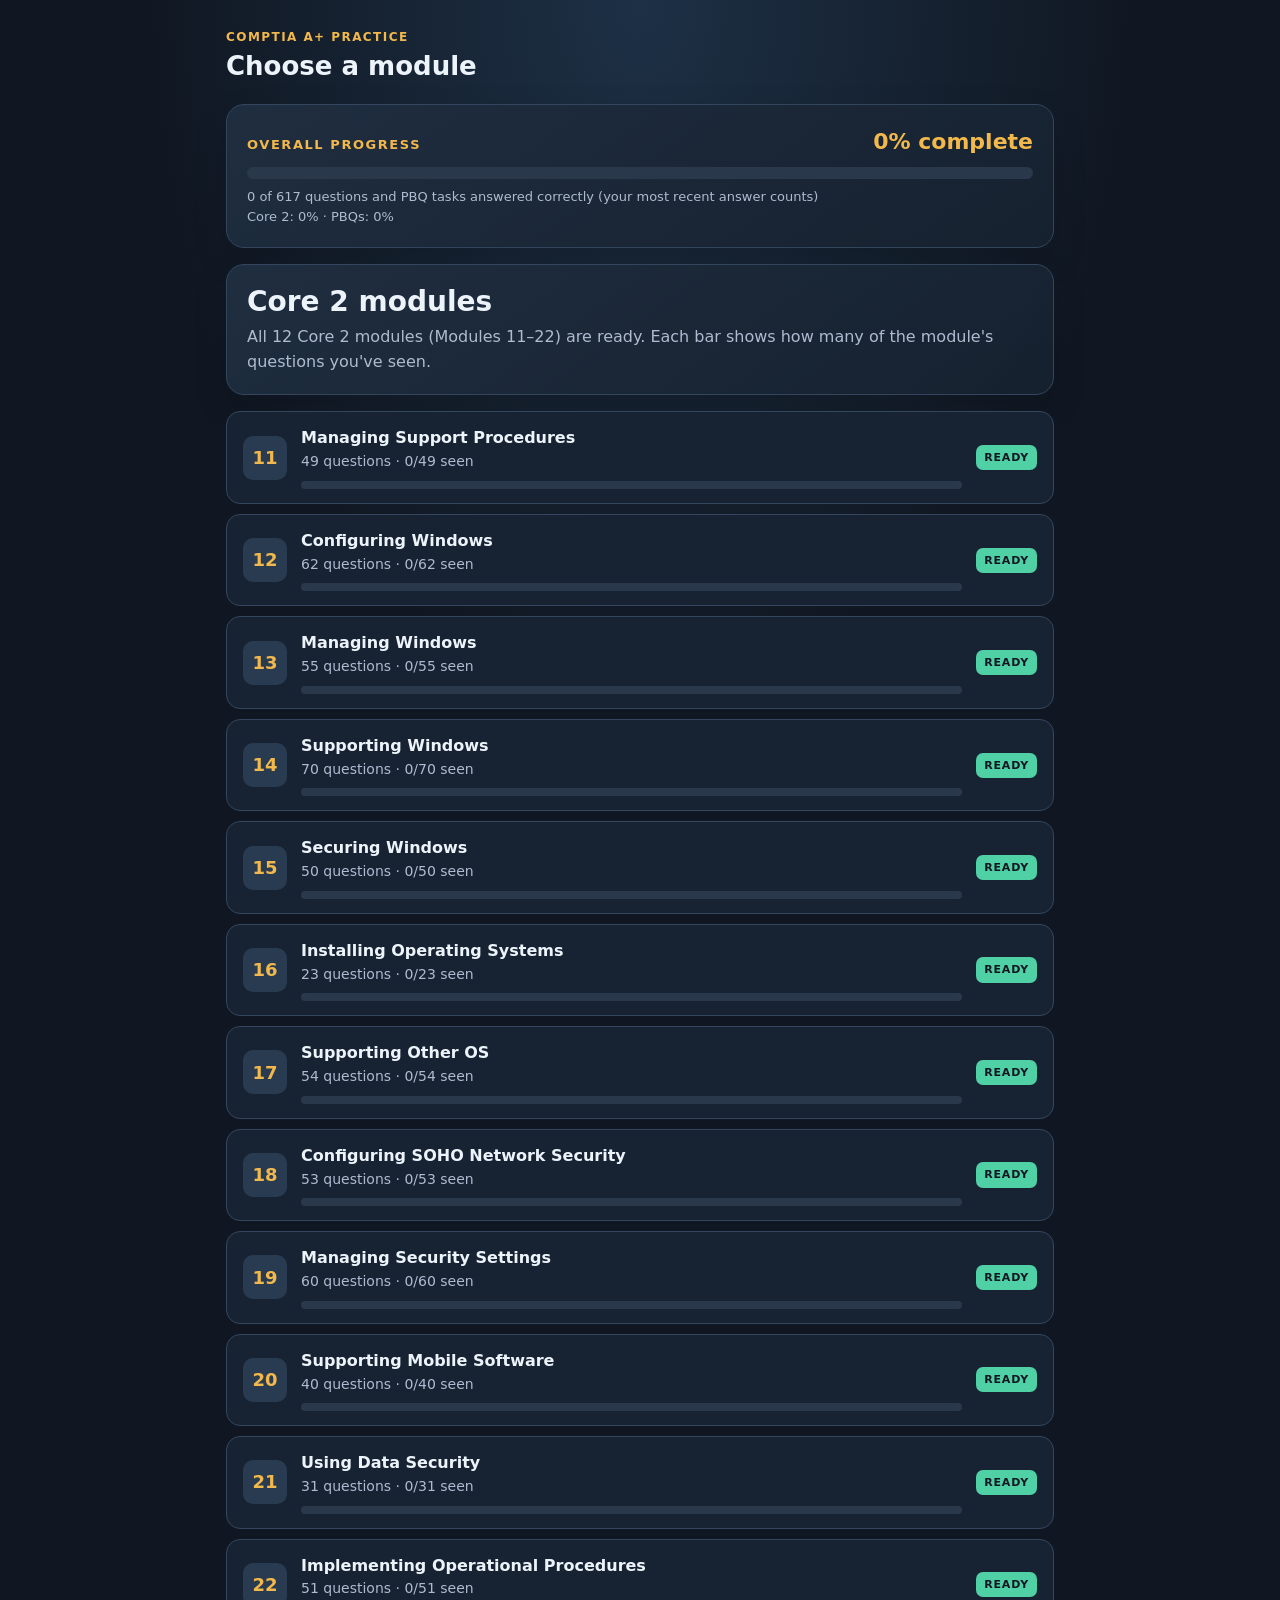
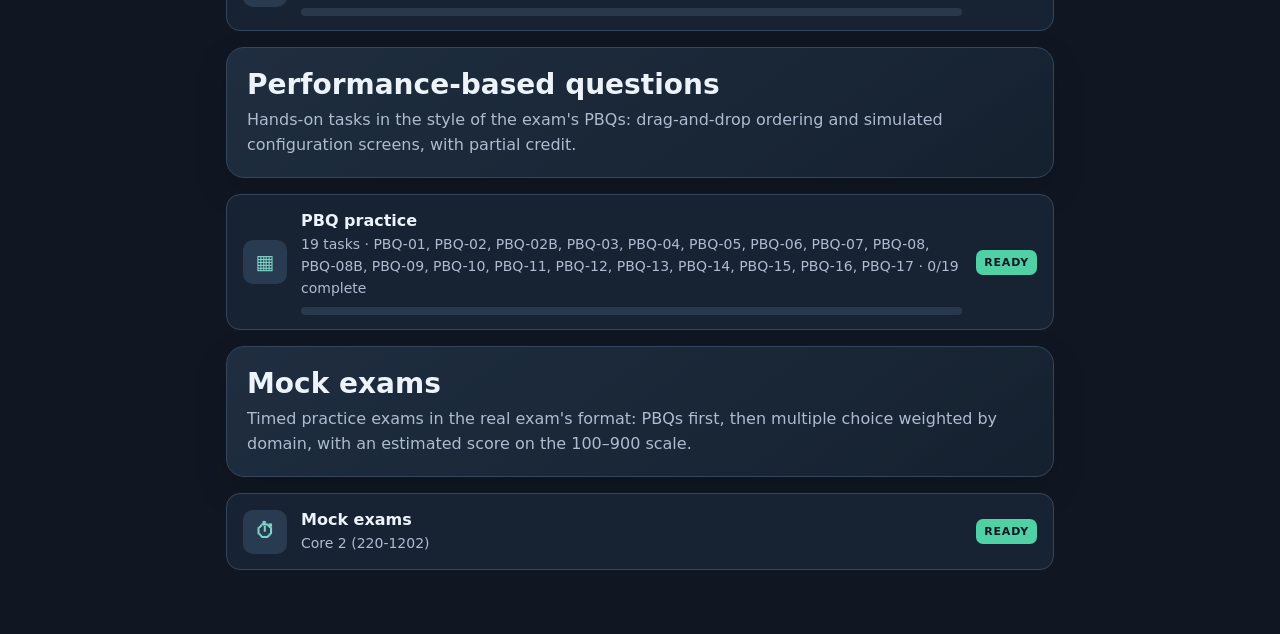
==== pbq-simulator.html @ fc37a763 "Add files via upload" ====
<!doctype html>
<html lang="en">
<head>
<meta charset="utf-8">
<meta name="viewport" content="width=device-width, initial-scale=1">
<title>A+ Quiz</title>
<style>
/* Dark navy / amber theme carried over from the earlier ChatGPT version */
:root{
  color-scheme:dark;
  --bg:#101722; --surface:#192535; --surface2:#202f42; --ink:#edf3fb; --muted:#aebbd0; --line:#34465d;
  --accent:#f2b84b; --accent-ink:#1b2028; --accent-soft:#352e20; --accent2:#7dd3c7;
  --ok:#4fd1a5; --ok-soft:#14302a; --bad:#ff8585; --bad-soft:#3a1f26; --warn:#f2b84b; --warn-soft:#332a17;
  --radius:18px; --shadow:0 14px 35px rgba(0,0,0,.13);
}
*{box-sizing:border-box}
html,body{margin:0}
body{background:radial-gradient(ellipse at top,#1d3045 0,#101722 55%) fixed,#101722;color:var(--ink);font:16px/1.55 system-ui,-apple-system,"Segoe UI",Roboto,"Helvetica Neue",Arial,sans-serif;-webkit-font-smoothing:antialiased;min-height:100vh}
.wrap{max-width:860px;margin:0 auto;padding:28px 16px 64px}
header.top{display:flex;align-items:center;justify-content:space-between;gap:12px;margin-bottom:22px}
.brand{font-weight:800;font-size:12px;letter-spacing:.12em;text-transform:uppercase;color:var(--accent)}
.brand small{display:block;font-weight:700;color:var(--ink);font-size:clamp(20px,3.4vw,26px);letter-spacing:0;text-transform:none;line-height:1.2;margin-top:4px}
button{font:inherit;cursor:pointer;border-radius:10px;border:1px solid var(--line);background:var(--surface);color:var(--ink);padding:10px 16px}
button:hover:not(:disabled){border-color:var(--accent)}
button:focus-visible,.opt:focus-visible{outline:3px solid var(--accent);outline-offset:2px}
button:disabled{opacity:.45;cursor:not-allowed}
.btn-primary{background:var(--accent);color:var(--accent-ink);border-color:var(--accent);font-weight:600}
.btn-ghost{background:transparent}
.btn-small{padding:6px 12px;font-size:14px}
.card{background:var(--surface);border:1px solid var(--line);border-radius:var(--radius);padding:20px;box-shadow:var(--shadow)}
.stack>*+*{margin-top:16px}
h1{font-size:28px;line-height:1.2;margin:0 0 6px}
h2{font-size:20px;margin:0 0 12px}
h3{font-size:16px;margin:0 0 8px}
.muted{color:var(--muted)}
.grid{display:grid;grid-template-columns:repeat(auto-fit,minmax(150px,1fr));gap:12px}
.stat{background:var(--surface2);border-radius:10px;padding:12px 14px}
.stat b{display:block;font-size:24px;line-height:1.2;font-variant-numeric:tabular-nums}
.stat span{font-size:13px;color:var(--muted)}
.row{display:flex;flex-wrap:wrap;gap:10px;align-items:center}
.seg{display:inline-flex;border:1px solid var(--line);border-radius:10px;overflow:hidden;flex-wrap:wrap}
.seg button{border:0;border-radius:0;padding:8px 14px;background:var(--surface)}
.seg button+button{border-left:1px solid var(--line)}
.seg button[aria-pressed="true"]{background:var(--accent-soft);color:var(--ink);font-weight:600}
.label{font-size:13px;font-weight:600;color:var(--muted);text-transform:uppercase;letter-spacing:.06em;margin-bottom:6px}
.tag{display:inline-block;font-size:12px;font-weight:600;padding:2px 8px;border-radius:999px;background:var(--surface2);color:var(--muted)}
.progress{height:6px;background:var(--surface2);border-radius:999px;overflow:hidden}
.progress>div{height:100%;background:var(--accent);transition:width .25s}
.qtext{font-size:19px;font-weight:600;line-height:1.45;margin:12px 0 18px}
.opts{display:grid;gap:10px}
.opt{display:flex;gap:12px;align-items:flex-start;text-align:left;width:100%;padding:14px 16px;border:1.5px solid var(--line);border-radius:10px;background:var(--surface);line-height:1.45}
.opt .key{flex:none;width:28px;height:28px;border-radius:8px;display:grid;place-items:center;background:var(--surface2);font-weight:700;font-size:14px}
.opt[aria-checked="true"]{border-color:var(--accent);background:var(--accent-soft)}
.opt[aria-checked="true"] .key{background:var(--accent);color:var(--accent-ink)}
.opt.is-correct{border-color:var(--ok);background:var(--ok-soft)}
.opt.is-wrong{border-color:var(--bad);background:var(--bad-soft)}
.opt.locked{cursor:default}
.navbar{display:flex;justify-content:space-between;gap:10px;margin-top:20px;flex-wrap:wrap}
.dots{display:flex;flex-wrap:wrap;gap:6px;margin-top:14px}
.dot{width:30px;height:30px;padding:0;border-radius:8px;font-size:12px;font-variant-numeric:tabular-nums}
.dot.answered{background:var(--accent-soft);border-color:var(--accent)}
.dot.current{outline:2px solid var(--accent);outline-offset:1px}
.feedback{margin-top:16px}
.verdict{font-weight:700}
.verdict.ok{color:var(--ok)} .verdict.bad{color:var(--bad)}
.big-score{font-size:56px;font-weight:800;line-height:1;font-variant-numeric:tabular-nums}
.bar-row{display:grid;grid-template-columns:110px 1fr 64px;gap:10px;align-items:center;font-size:14px}
.bar{height:10px;background:var(--surface2);border-radius:999px;overflow:hidden}
.bar>div{height:100%;background:var(--accent)}
.review-item{border-left:4px solid var(--line)}
.review-item.ok{border-left-color:var(--ok)}
.review-item.bad{border-left-color:var(--bad)}
.ropt{border:1px solid var(--line);border-radius:10px;padding:12px 14px;margin-top:10px}
.ropt.correct{border-color:var(--ok);background:var(--ok-soft)}
.ropt.picked-wrong{border-color:var(--bad);background:var(--bad-soft)}
.ropt .head{display:flex;gap:8px;align-items:baseline;flex-wrap:wrap;font-weight:600}
.ropt .why{margin-top:6px;font-size:15px}
.ropt .ref{font-size:13px;color:var(--muted)}
.pill{font-size:12px;font-weight:700;padding:1px 8px;border-radius:999px}
.pill.ok{background:var(--ok);color:var(--surface)}
.pill.bad{background:var(--bad);color:var(--surface)}
.pill.you{background:var(--surface2);color:var(--ink);border:1px solid var(--line)}
.explain{background:var(--surface2);border-radius:10px;padding:12px 14px;margin-top:12px}
.notice{background:var(--warn-soft);color:var(--warn);border-radius:10px;padding:10px 14px;font-size:14px}
table.hist{width:100%;border-collapse:collapse;font-size:14px}
table.hist td,table.hist th{padding:8px 6px;border-bottom:1px solid var(--line);text-align:left}
table.hist th{color:var(--muted);font-weight:600}
.toggle{display:flex;gap:10px;align-items:center;cursor:pointer;user-select:none}
.toggle input{width:18px;height:18px;accent-color:var(--accent)}
.hidden{display:none !important}
.modlist{display:grid;gap:10px}
.modcard{display:flex;gap:14px;align-items:center;width:100%;text-align:left;padding:14px 16px;border:1px solid var(--line);border-radius:14px;background:#172333;color:var(--ink);font-weight:400}
.modcard.soon{opacity:.55}
.complete{display:grid;gap:8px}
.complete-head{display:flex;justify-content:space-between;align-items:baseline;gap:12px;flex-wrap:wrap}
.complete-head .label{white-space:nowrap}
.complete-pct{font-size:22px;font-weight:800;color:var(--accent);white-space:nowrap}
@media (max-width:560px){.complete-pct{font-size:19px}}
.progress.big{height:12px}
.progress.big > div{height:100%}
/* PBQ */
.scenario{background:var(--surface2);border-left:4px solid var(--accent2);border-radius:10px;padding:12px 14px;margin:6px 0 16px;line-height:1.5}
.dnd{list-style:none;padding:0;margin:0;display:grid;gap:8px}
.dnd-item{display:flex;align-items:center;gap:10px;padding:10px 12px;border:1.5px solid var(--line);border-radius:10px;background:#172333}
.dnd-item.dragging{border-color:var(--accent);background:var(--accent-soft);box-shadow:0 8px 20px rgba(0,0,0,.35)}
.dnd-handle{cursor:grab;touch-action:none;color:var(--muted);font-size:18px;padding:4px 2px;user-select:none}
.dnd-text{flex:1;touch-action:none;cursor:grab;user-select:none}
.dnd-num{flex:none;width:26px;height:26px;border-radius:7px;display:grid;place-items:center;background:var(--surface2);font-weight:700;font-size:13px}
.dnd-btns{display:flex;gap:4px}
.dnd-btns button{padding:4px 10px}
.evv{position:relative;margin-top:12px;border:1px solid #9ca3af;border-radius:8px;overflow:hidden;background:#f3f4f6;color:#1f2733;box-shadow:0 14px 30px rgba(0,0,0,.4)}
.evv-bar{display:flex;justify-content:space-between;align-items:center;padding:8px 12px;background:#e5e7eb;font-size:13px;font-weight:600}
.evv-main{display:grid;grid-template-columns:170px minmax(0,1fr);min-height:340px}
.evv-tree{border-right:1px solid #d1d5db;padding:8px 6px;font-size:13px;background:#fafafa}
.evv-node{padding:3px 4px;color:#4b5563}
.evv-log{display:block;width:100%;text-align:left;font:inherit;font-size:13px;padding:5px 6px 5px 26px;border:0;border-radius:4px;background:none;color:#1f2733;cursor:pointer}
.evv-log:hover{background:#e8f0fe}.evv-log.on{background:#cfe0fc;font-weight:700}
.evv-right{display:flex;flex-direction:column;min-width:0}
.evv-tools{display:flex;flex-wrap:wrap;gap:6px 14px;align-items:center;padding:8px 10px;border-bottom:1px solid #d1d5db;font-size:13px}
.evv-tools .muted{color:#6b7280}.evv-tools select{font:inherit;font-size:13px;padding:3px 6px;border:1px solid #9ca3af;border-radius:4px;background:#fff;color:#1f2733}
.evv-tools .btn-small{margin-left:auto;background:#fff;color:#1f2733;border-color:#9ca3af}
.evv-list{max-height:230px;overflow:auto;font-size:13px}
.evv-th,.evv-row{display:grid;grid-template-columns:1.1fr 1.1fr 1.6fr .6fr;gap:8px;padding:5px 10px;text-align:left}
.evv-th{position:sticky;top:0;background:#e5e7eb;font-weight:600;color:#374151}
.evv-row{font:inherit;font-size:13px;width:100%;border:0;border-bottom:1px solid #e5e7eb;background:#fff;color:#1f2733;cursor:pointer}
.evv-row:hover{background:#eef4ff}.evv-row.on{background:#2563eb;color:#fff}
.evv-row span{overflow:hidden;text-overflow:ellipsis;white-space:nowrap}
.lv-Critical span:first-child,.lv-Error span:first-child{color:#b91c1c}.lv-Warning span:first-child{color:#b45309}.lv-AuditFailure span:first-child{color:#7c2d12}
.evv-row.on span{color:#fff!important}
.evv-det{border-top:1px solid #d1d5db;padding:10px 12px;font-size:14px;background:#fff;min-height:84px}
.evv-det .label{color:#2563eb}
.evv-dlg{position:absolute;left:50%;top:50%;transform:translate(-50%,-50%);width:min(440px,92%);max-height:92%;overflow:auto;overflow-wrap:anywhere;background:#fff;border:1px solid #9ca3af;border-radius:8px;padding:14px;box-shadow:0 18px 40px rgba(0,0,0,.35);display:grid;gap:6px;z-index:2}
.evv-dlg{color-scheme:light}.evv-dlg input{accent-color:#2563eb}.evv-dlg .label{color:#2563eb}.evv-dlg .btn-small{background:#fff;color:#1f2733;border-color:#9ca3af}
.evv-q{margin-top:12px;padding:12px 14px;border:1px solid var(--line);border-radius:12px;background:var(--surface2);display:grid;gap:6px}
@media (max-width:700px){.evv-dlg{position:static;transform:none;width:auto;max-height:none;margin:8px;box-shadow:none}.evv-main{grid-template-columns:1fr}.evv-tree{border-right:0;border-bottom:1px solid #d1d5db;display:flex;flex-wrap:wrap;gap:4px}.evv-node{display:none}.evv-log{width:auto;padding:5px 10px}
.evv-th{display:none}.evv-row{grid-template-columns:1fr 1fr;row-gap:2px}}
.bs-wrap{display:grid;grid-template-columns:minmax(0,1.05fr) minmax(0,1fr);gap:16px;align-items:start;margin-top:12px}
.bs-mon{position:relative;padding-bottom:22px}
.bs-scr{min-height:190px;background:#05070b;border:10px solid #181c22;border-radius:10px;color:#d6dde8;font:15px/1.5 ui-monospace,Consolas,"SF Mono",monospace;padding:16px;display:flex;align-items:center;justify-content:center;text-align:center;box-shadow:0 14px 30px rgba(0,0,0,.45)}
.bs-mon.ok .bs-scr{background:linear-gradient(140deg,#1d4e79,#2b6f9e);color:#fff;font-family:system-ui,"Segoe UI",sans-serif}
.bs-stand{position:absolute;left:42%;width:16%;bottom:0;height:22px;background:#181c22;border-radius:0 0 6px 6px}
.bs-tools{display:grid;grid-template-columns:1fr 1fr;gap:6px}
.bs-tool{font:inherit;font-size:13px;text-align:left;padding:8px 10px;border-radius:8px;border:1px solid var(--line);background:#172333;color:var(--ink);cursor:pointer;line-height:1.3}
.bs-tool:hover:not(:disabled){border-color:var(--accent);background:#1f3047}.bs-tool:disabled{opacity:.5;cursor:default}
.bs-log{margin-top:14px;display:grid;gap:6px}
.bs-e{display:grid;gap:2px;padding:8px 12px;border-radius:8px;border-left:4px solid var(--line);background:#172333;font-size:14px}
.bs-e.good{border-left-color:#4ade80}.bs-e.harm{border-left-color:#f08080;background:#2a1a1f}.bs-e.info{border-left-color:#7dd3fc}
.bs-e span{color:var(--muted)}
@media (max-width:760px){.bs-wrap{grid-template-columns:1fr}.bs-scr{min-height:140px;font-size:14px}}
.in-desk{margin-top:10px;border-radius:12px;overflow:hidden;border:1px solid var(--line);background:linear-gradient(140deg,#1d4e79,#173a5e 55%,#2b5f86);padding:18px 18px 0;display:flex;flex-direction:column;min-height:420px}
.in-win{background:#f3f4f6;color:#1f2733;border-radius:8px;box-shadow:0 14px 30px rgba(0,0,0,.45);overflow:hidden;flex:1;display:flex;flex-direction:column}
.in-bar{display:flex;justify-content:space-between;align-items:center;padding:8px 12px;background:#e5e7eb;font-size:13px;font-weight:600}
.in-ctl{color:#6b7280;letter-spacing:6px}
.in-body{padding:6px 10px 12px;overflow:auto}
.in-gt{font-size:12px;font-weight:700;color:#4b5563;text-transform:uppercase;letter-spacing:.04em;margin:10px 4px 4px}
.in-row{font:inherit;font-size:14px;display:grid;grid-template-columns:minmax(0,1fr) minmax(0,1.6fr) 84px;gap:10px;align-items:center;width:100%;text-align:left;padding:8px 10px;border:1px solid #e5e7eb;border-radius:6px;background:#fff;color:#1f2733;cursor:pointer;margin-bottom:4px}
.in-row:hover{background:#f0f6ff}.in-row:focus-visible{outline:2px solid #2563eb;outline-offset:1px}
.in-row.on{background:#fee2e2;border-color:#ef4444}
.in-a{font-weight:600;overflow-wrap:anywhere}.in-b{color:#4b5563;font-size:13px}
.in-f{justify-self:end;font-size:12px;font-weight:700;border:1.5px solid #9ca3af;border-radius:6px;padding:3px 8px;color:#374151}
.in-row.on .in-f{background:#b91c1c;border-color:#b91c1c;color:#fff}
.in-task{display:flex;gap:4px;padding:8px 0;margin-top:14px;overflow-x:auto}
.in-tb{font:inherit;font-size:13px;display:flex;align-items:center;gap:6px;padding:6px 10px;border-radius:6px;border:0;background:rgba(255,255,255,.08);color:#e5edf7;cursor:pointer;white-space:nowrap;border-bottom:2px solid transparent}
.in-tb.on{background:rgba(255,255,255,.18);border-bottom-color:#7dd3fc}
.in-tb b{background:#b91c1c;color:#fff;border-radius:999px;font-size:11px;padding:0 6px}
@media (max-width:640px){.in-desk{padding:10px 10px 0}.in-row{grid-template-columns:1fr auto;gap:4px 8px}.in-b{grid-column:1/2;grid-row:2}.in-f{grid-row:1/3;grid-column:2}.in-task{flex-wrap:wrap}}
.wo{margin-top:12px;border:1px solid var(--line);border-radius:12px;overflow:hidden;background:#172333}
.wo-top{display:flex;justify-content:space-between;gap:10px;padding:12px 14px;background:#203048;border-bottom:1px solid var(--line)}
.wo-no{text-align:right;font-family:ui-monospace,Consolas,monospace;font-size:13px}
.wo-head,.wo-row{display:grid;grid-template-columns:0.95fr 1.15fr 1.15fr 1.75fr;gap:10px;padding:10px 14px;align-items:start}
.wo-head{font-size:12px;color:var(--muted);text-transform:uppercase;letter-spacing:.04em;border-bottom:1px solid var(--line)}
.wo-row{border-bottom:1px solid var(--line)}.wo-row:last-child{border-bottom:0}
.wo-dev{display:flex;flex-direction:column;gap:2px;font-size:14px}.wo-dev small{color:var(--muted)}
.wo-tag{font-family:ui-monospace,Consolas,monospace;font-size:11px;color:var(--accent2)}
.wo-sit{font-size:14px}
.wo-f>span{display:none;font-size:12px;color:var(--muted)}
.wo-f select{font:inherit;font-size:14px;padding:7px 8px;border-radius:8px;border:1px solid var(--line);background:#101722;color:var(--ink);width:100%}
.pbq-core{margin:10px 0 0;font-size:18px}
.fw-cr{background:#172333;border:1px solid var(--line);border-radius:12px;padding:10px 14px;margin-bottom:12px}
.fw-cr ol{margin:6px 0 0;padding-left:22px;font-size:15px}.fw-cr li{margin:3px 0}
.fw{border:1px solid #3e5571;border-radius:12px;background:#0f1a27;overflow:hidden}
.fw-bar{display:flex;justify-content:space-between;flex-wrap:wrap;gap:8px;padding:10px 14px;background:#2a1f12;border-bottom:1px solid #5a4325;font-size:14px}
.fw-logo{font-weight:800;color:var(--accent);font-family:ui-monospace,Consolas,monospace}
.fw-body{display:block}
.fw-side{display:flex;flex-wrap:wrap;gap:2px 4px;background:#131f2e;border-bottom:1px solid #2a3b50;padding:6px 10px;font-size:13px;color:var(--muted)}
.fw-side span{padding:3px 8px;border-radius:6px}.fw-side .on{color:var(--ink);font-weight:600}.fw-side .sub.on{background:#203048;box-shadow:inset 0 -2px 0 var(--accent)}
.fw-main{padding:12px 14px;min-width:0}
.fw-hosts{display:grid;grid-template-columns:repeat(auto-fill,minmax(130px,1fr));gap:6px;margin-top:4px}
.fw-hosts>div{border:1px solid #2a3b50;border-radius:8px;padding:6px 9px;font-size:14px;background:#131f2e}
.fw-hosts small,.fw-tab small{display:block;color:var(--muted);font-size:12px}
.fw-mono{font-family:ui-monospace,Consolas,monospace}
.fw-scroll{position:relative;overflow-x:auto;margin-top:4px;border:1px solid #2a3b50;border-radius:8px}
.fw-tab{width:100%;border-collapse:collapse;font-size:14px;min-width:640px}
.fw-tab th{text-align:left;font-size:12px;color:var(--muted);text-transform:uppercase;letter-spacing:.04em;background:#16253a;padding:7px 8px}
.fw-tab td{padding:7px 8px;border-top:1px solid #22344a;vertical-align:middle}
.fw-tab input[type=checkbox]{width:18px;height:18px;accent-color:var(--accent)}
.fw-tab tr.fw-off td:not(:first-child):not(.fw-act){opacity:.45;text-decoration:line-through}
.fw-act{white-space:nowrap;text-align:right}.fw-act button{margin-left:4px;padding:4px 10px}
.fw-pass,.fw-block{display:inline-block;font-size:12px;font-weight:700;border-radius:6px;padding:2px 7px}
.fw-pass{background:var(--ok-soft);color:var(--ok);border:1px solid #2b6b57}.fw-block{background:var(--bad-soft);color:var(--bad);border:1px solid #6b2b36}
.fw-def td{color:var(--muted);font-size:13px;background:#121c29}
.fw-form{margin-top:10px;border:1px solid var(--accent);border-radius:10px;padding:10px 12px;background:#141f2d}
.fw-ftitle{font-weight:700;margin-bottom:8px}.fw-ftitle .muted{font-weight:400;font-size:13px}
.fw-fgrid{display:grid;grid-template-columns:1fr 1fr;gap:8px 12px;margin-bottom:10px}
.fw-fgrid label{display:flex;flex-direction:column;gap:3px;font-size:13px;color:var(--muted)}
.fw-fgrid select,.fw-fgrid input{font:inherit;font-size:15px;padding:7px 10px;border-radius:8px;border:1px solid var(--line);background:#101722;color:var(--ink);width:100%}
.fw-err{color:var(--bad);font-size:14px;margin-bottom:8px}
.cb-wrap{display:grid;grid-template-columns:1fr 270px;gap:14px;align-items:start}
.cb-scene{display:flex;flex-wrap:wrap;gap:14px;align-items:flex-start}
.cb-case{width:250px;background:linear-gradient(#2a333f,#1e252f);border:2px solid #4a5666;border-radius:8px;padding:10px;display:flex;flex-direction:column;gap:10px;margin-top:4px}
.cb-psu{display:flex;align-items:center;justify-content:space-between;background:#151b24;border:1px solid #3b4a5d;border-radius:6px;padding:6px 10px}
.cb-deco{opacity:.9}
.cb-io{background:#3a4350;border:1px solid #5b6878;border-radius:4px;padding:6px;display:flex;flex-direction:column;gap:6px}
.cb-row{display:flex;flex-wrap:wrap;gap:6px;align-items:center}
.cb-slots{display:flex;flex-direction:column;gap:5px}
.cb-slot{height:12px;background:#151b24;border:1px solid #3b4a5d;border-radius:2px}
.cb-slot.gpu{height:auto;display:flex;gap:6px;align-items:center;padding:5px 6px;background:#2b3440;border-color:#6b7889}
.cb-port{position:relative;display:inline-flex;align-items:center;gap:3px;padding:4px;border-radius:6px;border:1.5px dashed transparent;background:transparent;line-height:0;cursor:pointer}
.cb-port:hover:not(:disabled),.cb-port.hover{border-color:var(--accent);background:rgba(242,184,75,.12)}
.cb-port.target{border-color:rgba(242,184,75,.45)}
.cb-port.full{border:1.5px solid var(--accent2);background:rgba(125,211,199,.12)}
.cb-port:disabled{cursor:default;opacity:1}
.cb-in{position:absolute;top:-8px;right:-8px;min-width:20px;height:20px;border-radius:10px;background:var(--accent2);color:#0d1a1a;font:700 12px/20px system-ui,sans-serif;text-align:center;padding:0 5px;box-shadow:0 2px 6px rgba(0,0,0,.4)}
.cb-lt{flex:1;min-width:190px;max-width:420px}
.cb-lid{margin-top:4px;background:linear-gradient(#3a4452,#2b333e);border:2px solid #56637a;border-radius:10px 10px 4px 4px;padding:10px 14px;display:flex;flex-direction:column;align-items:center;gap:8px}
.cb-keys{width:100%;height:46px;border-radius:4px;background:repeating-linear-gradient(90deg,#1c232d 0 16px,#2b333e 16px 19px),#1c232d}
.cb-pad{width:38%;height:26px;border-radius:4px;background:#232b36;border:1px solid #4a5666}
.cb-edge{display:flex;flex-wrap:wrap;gap:6px;align-items:center;margin-top:8px;padding:6px 8px;background:#2b333e;border:1px solid #56637a;border-radius:6px}
.cb-side{font-size:12px;color:var(--muted);text-transform:uppercase;letter-spacing:.05em;width:40px}
.cb-tray{position:sticky;top:10px;background:var(--surface2);border:1px solid var(--line);border-radius:12px;padding:10px}
.cb-cards{display:flex;flex-direction:column;gap:6px;margin-top:4px}
.cb-card{display:flex;align-items:center;gap:8px;text-align:left;font:inherit;font-size:14px;padding:7px 9px;border-radius:9px;border:1.5px solid var(--line);background:#22344a;color:var(--ink);cursor:grab;touch-action:none;user-select:none;-webkit-user-select:none}
.cb-card.sel{border-color:var(--accent);background:var(--accent-soft);box-shadow:0 0 0 2px var(--accent)}
.cb-card.used{opacity:.6}
.cb-card.cb-dragging{opacity:.35}
.cb-card:disabled{cursor:default;opacity:1}
.cb-n{flex:none;width:22px;height:22px;border-radius:11px;background:var(--accent2);color:#0d1a1a;font-weight:700;font-size:12px;display:grid;place-items:center}
.cb-plug{flex:none;line-height:0;width:64px;height:64px;display:flex;justify-content:center;align-items:center;background:#16212f;border-radius:8px}.cb-plug svg{width:64px;height:64px}
.cb-txt{display:flex;flex-direction:column;line-height:1.3}.cb-txt small{color:var(--muted);font-size:12px}
.cb-ghost{position:fixed;z-index:50;pointer-events:none;transform:translate(-50%,-50%) rotate(-2deg);box-shadow:0 10px 24px rgba(0,0,0,.5);border-color:var(--accent)}
@media (max-width:760px){.cb-wrap{grid-template-columns:1fr}.cb-tray{position:sticky;top:auto;bottom:0;z-index:5;box-shadow:0 -8px 20px rgba(0,0,0,.4);max-height:34vh;overflow:auto;padding:8px}
.cb-cards{flex-direction:row;flex-wrap:wrap;gap:5px}.cb-card{font-size:12.5px;padding:4px 7px;gap:6px}.cb-txt{display:block}.cb-txt small{font-size:11.5px}.cb-txt small::before{content:" · "}.cb-n{width:19px;height:19px;font-size:11px}.cb-plug{width:40px;height:40px}.cb-plug svg{width:38px;height:38px}
.cb-scene{flex-direction:column;align-items:stretch}.cb-pc,.cb-lt,.cb-case{width:100%;max-width:none;min-width:0}.cb-tray .label{font-size:11px}}
.nt-job{background:#172333;border:1px solid var(--line);border-radius:12px;padding:10px 14px;line-height:1.5}
.nt-log ol{margin:4px 0 0;padding-left:22px;font-size:14px}
.nt-belt{display:grid;grid-template-columns:repeat(5,1fr);gap:6px;margin-top:12px}
.nt-tool{display:flex;flex-direction:column;align-items:center;gap:3px;padding:6px 4px;border-radius:10px;border:1.5px solid var(--line);background:#22344a;color:var(--ink);font:inherit;font-size:12.5px;line-height:1.2;text-align:center;cursor:pointer}
.nt-tool.sel{border-color:var(--accent);background:var(--accent-soft);box-shadow:0 0 0 2px var(--accent)}
.nt-tool:disabled{cursor:default;opacity:1}
.nt-msg{margin:8px 0;font-size:14px;color:var(--accent2);min-height:21px}
.nt-scene{display:grid;grid-template-columns:1fr 1fr;gap:10px}
.nt-svg{width:100%;height:auto;border-radius:10px;border:1px solid #3b4a5d;display:block}
.nt-lbl{font:700 11px system-ui,sans-serif;letter-spacing:.08em;fill:#f2b84b}
.nt-sm{font:600 9px system-ui,sans-serif;letter-spacing:.04em;fill:#c4cfde}
.nt-hit{fill:transparent;stroke:transparent;stroke-width:2;rx:6}
.nt-hitline{fill:none;stroke:transparent;stroke-width:16;stroke-linecap:round}
.nt-hot{cursor:pointer;outline:none}
.nt-hot.armed .nt-hit{stroke:rgba(242,184,75,.45);stroke-dasharray:5 4}
.nt-hot.armed .nt-hitline{stroke:rgba(242,184,75,.22)}
.nt-hot:hover .nt-hit,.nt-hot:focus-visible .nt-hit{stroke:var(--accent);fill:rgba(242,184,75,.10);stroke-dasharray:none}
.nt-hot:hover .nt-hitline,.nt-hot:focus-visible .nt-hitline{stroke:rgba(242,184,75,.4)}
@media (max-width:760px){.nt-scene{grid-template-columns:1fr}.nt-belt{grid-template-columns:repeat(5,1fr);position:sticky;top:0;z-index:5;background:var(--surface);padding:6px 0}.nt-tool{font-size:10.5px;padding:4px 2px}.nt-tool svg{width:30px;height:30px}}
.ip-wrap{display:grid;grid-template-columns:265px 1fr;gap:14px;align-items:start}
.ip-sheet{background:#f5f1e6;color:#2a2a2a;border-radius:6px;padding:10px 12px;box-shadow:0 6px 16px rgba(0,0,0,.35);font-size:13.5px}
.ip-sheet .label{color:#8a5a00}
.ip-sheet table{border-collapse:collapse;width:100%;margin-top:4px}.ip-sheet th{text-align:left;vertical-align:top;font-weight:600;padding:4px 6px 4px 0;color:#555;width:42%}.ip-sheet td{padding:4px 0;border-top:1px dashed #cfc6ae}.ip-sheet th{border-top:1px dashed #cfc6ae}
.ip-sheet .mono,.ipc-a{font-family:ui-monospace,Consolas,monospace}
.ip-hosts{display:flex;flex-wrap:wrap;gap:6px}
.ip-host{font:inherit;font-size:14px;padding:6px 12px;border-radius:9px;border:1.5px solid var(--line);background:#22344a;color:var(--ink);cursor:pointer}
.ip-host.on{border-color:var(--accent);background:var(--accent-soft)}
.ip-task{margin:8px 0;font-size:14.5px;color:var(--muted)}
.ipd{color-scheme:light;background:#f0f0f0;color:#1a1a1a;border:1px solid #8f8f8f;border-radius:6px;font:13px "Segoe UI",system-ui,sans-serif;max-width:430px;box-shadow:0 10px 24px rgba(0,0,0,.4);overflow:hidden}
.ipd-title{display:flex;justify-content:space-between;align-items:center;background:#fff;padding:7px 10px;border-bottom:1px solid #d9d9d9}
.ipd-tabs{display:flex;gap:2px;padding:6px 8px 0;background:#f0f0f0}.ipd-tabs span{padding:4px 10px;border:1px solid #c9c9c9;border-bottom:0;background:#e6e6e6;color:#666}.ipd-tabs .on{background:#fff;color:#1a1a1a}
.ipd-body{background:#fff;margin:0 8px;border:1px solid #c9c9c9;padding:8px 10px}
.ipd-note{margin:0 0 8px;color:#333;font-size:12.5px}
.ipd-r{display:flex;align-items:center;gap:6px;margin:4px 0;cursor:pointer}.ipd-r input{accent-color:#0067c0;width:15px;height:15px}.ipd-r.dim{color:#8d8d8d}
.ipd-fs{border:1px solid #d6d6d6;border-radius:3px;margin:4px 0 8px;padding:2px 8px 6px}.ipd-fs legend{padding:0 4px}
.ipd-f{display:flex;align-items:center;justify-content:space-between;gap:8px;margin:5px 0}
.ipo{display:inline-flex;align-items:center;border:1px solid #7a7a7a;background:#fff;padding:1px 3px;border-radius:2px}
.ipo-in{width:34px;border:0;text-align:center;font:13px ui-monospace,Consolas,monospace;padding:3px 0;background:transparent;color:#111}
.ipo-in:disabled{color:#9a9a9a}.ipo:has(.ipo-in:disabled){background:#f3f3f3;border-color:#c6c6c6}
.ipo-in:focus{outline:2px solid #0067c0;outline-offset:-1px}
.ipo-dot{color:#555}
.ipd-btns{text-align:right}.ipd-b{font:inherit;font-size:12.5px;padding:3px 12px;background:#fdfdfd;border:1px solid #adadad;color:#888}
.ipd-foot{padding:8px 10px;text-align:right;font-size:12px}.ipd-foot .muted{color:#666}
.ipc{display:flex;flex-direction:column;gap:8px}
.ipc-row{display:grid;grid-template-columns:minmax(150px,240px) 1fr;gap:10px;align-items:center;padding:8px 10px;background:#172333;border:1px solid var(--line);border-radius:10px}
.ipc-a{font-size:15px}
.ipc-row select{font:inherit;font-size:14px;padding:7px 8px;border-radius:8px;border:1px solid var(--line);background:#101722;color:var(--ink);width:100%}
@media (max-width:760px){.ip-wrap{grid-template-columns:1fr}.ipc-row{grid-template-columns:1fr}.ipd-f{flex-direction:column;align-items:flex-start;gap:2px}.ipo-in{width:40px}}
.router input[type=checkbox]{width:18px;height:18px;accent-color:var(--accent);flex:none}
.wf-an{border:1px solid #3e5571;border-radius:12px;background:#0f1a27;overflow:hidden}
.wf-bar{display:flex;justify-content:space-between;flex-wrap:wrap;gap:8px;padding:10px 14px;background:#14324f;font-size:14px}
.wf-tab{min-width:420px}
.wf-cur{margin:0 8px;padding:8px 10px;background:#16253a;border-radius:8px;font-size:14px}
.wf-gs{display:grid;grid-template-columns:1fr 1fr;gap:10px;padding:8px}
.wf-g{width:100%;height:auto;border-radius:8px;border:1px solid #2a3b50;display:block;margin-top:4px}
.wf-ax{font:9px system-ui,sans-serif;fill:#8fa0b6}.wf-nm{font:600 9px system-ui,sans-serif}
.wf-snr{display:flex;flex-wrap:wrap;align-items:center;gap:8px;padding:6px 14px 14px;font-size:15px}
.wf-snr input{width:80px;font:inherit;padding:6px 8px;border-radius:8px;border:1px solid var(--line);background:#101722;color:var(--ink)}
@media (max-width:760px){.wf-gs{grid-template-columns:1fr}}
.rd-fw{background:#0b2a6b;color:#e8eefc;border:2px solid #4a6fc0;border-radius:6px;font:14px ui-monospace,Consolas,monospace;overflow:hidden}
.rd-head{display:flex;justify-content:space-between;flex-wrap:wrap;gap:8px;background:#c9d4ea;color:#0b2a6b;font-weight:700;padding:6px 10px}
.rd-cols{display:grid;grid-template-columns:1.3fr 1fr;gap:12px;padding:10px}
.rd-sub{color:#ffd76a;font-weight:700;margin-bottom:6px;text-transform:uppercase;font-size:12px;letter-spacing:.06em}
.rd-disk{display:grid;grid-template-columns:22px 56px 62px 1fr;gap:6px;align-items:center;padding:6px 6px;border:1px solid #3a5aa8;border-radius:4px;margin-bottom:5px;cursor:pointer;background:#0e3380}
.rd-disk span:last-child{color:#9fb3e0;font-size:12px}
.rd-disk input{width:16px;height:16px;accent-color:#ffd76a}
.rd-lvl{display:flex;flex-direction:column;gap:4px}.rd-lvl select,.rd-act select{font:inherit;font-size:13.5px;padding:6px;background:#e8eefc;color:#0b2a6b;border:1px solid #9fb3e0;border-radius:3px}
.rd-sum{margin-top:10px;padding:8px;border:1px dashed #6c8bd4;border-radius:4px;line-height:1.7}
.rd-note{color:#ffd76a;font-size:12.5px}
.rd-vol{padding:10px;border-bottom:1px solid #3a5aa8}.rd-warn{color:#ffd76a}.rd-bad{color:#ff8a8a}
.rd-bays{display:grid;grid-template-columns:repeat(auto-fill,minmax(110px,1fr));gap:8px;padding:10px}
.rd-bay{position:relative;display:flex;flex-direction:column;gap:2px;align-items:flex-start;padding:8px 10px;background:#0e3380;border:1.5px solid #3a5aa8;border-radius:5px;color:#e8eefc;font:inherit;font-size:13px;cursor:pointer;text-align:left}
.rd-bay small{color:#9fb3e0;font-size:12px}
.rd-bay.sel{border-color:#ffd76a;box-shadow:0 0 0 2px #ffd76a}
.rd-bay:disabled{cursor:default;opacity:1}
.rd-led{width:10px;height:10px;border-radius:5px;margin-bottom:2px}.rd-led.green{background:#3fe07f;box-shadow:0 0 6px #3fe07f}.rd-led.red{background:#ff4a4a;box-shadow:0 0 8px #ff4a4a}
.rd-tag{position:absolute;top:6px;right:6px;background:#ffd76a;color:#0b2a6b;font-size:10.5px;font-weight:700;padding:1px 5px;border-radius:3px}
.rd-act{display:flex;flex-direction:column;gap:4px;padding:0 10px 12px}
@media (max-width:760px){.rd-cols{grid-template-columns:1fr}.rd-disk{grid-template-columns:22px 50px 56px 1fr;font-size:12.5px}}
.lp-wrap{position:relative;max-width:640px}
.lp-svg{width:100%;height:auto;display:block;border-radius:12px}
.lp-txt{font:600 10px system-ui,sans-serif;fill:#6a7380;letter-spacing:.04em}
.lp-mark{cursor:pointer;outline:none}.lp-mark circle{fill:#f2b84b;stroke:#8a5a00;stroke-width:2}.lp-mark text{font:800 15px system-ui,sans-serif;fill:#1b2028;pointer-events:none}
.lp-mark.full circle{fill:#7dd3c7;stroke:#2b7a6e}.lp-mark.open circle,.lp-mark:hover circle,.lp-mark:focus-visible circle{stroke:#1b2028;stroke-width:3}
.lp-menu{position:absolute;z-index:6;transform:translate(-50%,18px);min-width:230px;max-width:min(280px,90vw);background:var(--surface2);border:1.5px solid var(--accent);border-radius:10px;padding:6px;box-shadow:0 12px 28px rgba(0,0,0,.5);display:flex;flex-direction:column;gap:3px}
.lp-mh{font-size:12px;color:var(--muted);text-transform:uppercase;letter-spacing:.06em;padding:2px 6px}
.lp-mi{font:inherit;font-size:14px;text-align:left;padding:6px 8px;border-radius:7px;border:1px solid transparent;background:#22344a;color:var(--ink);cursor:pointer}
.lp-mi:hover,.lp-mi:focus-visible{border-color:var(--accent)}.lp-mi.on{background:var(--accent-soft);border-color:var(--accent)}.lp-mi.used{opacity:.55}.lp-mi.clr{background:transparent;color:var(--muted)}
.lp-legend{display:grid;grid-template-columns:repeat(auto-fill,minmax(210px,1fr));gap:4px 12px;margin-top:10px;font-size:14px}
.lp-leg{font:inherit;font-size:14px;text-align:left;padding:5px 8px;border-radius:8px;border:1px solid var(--line);background:#172333;color:var(--ink);cursor:pointer}.lp-leg.open,.lp-leg:hover:not(:disabled){border-color:var(--accent)}.lp-leg:disabled{cursor:default;opacity:1}
.lp-n{display:inline-grid;place-items:center;width:20px;height:20px;border-radius:10px;background:#f2b84b;color:#1b2028;font-weight:800;font-size:12px;margin-right:4px}
.lp-part{cursor:pointer;outline:none}.lp-part:hover>*,.lp-part:focus-visible>*{filter:drop-shadow(0 0 4px #f2b84b)}
.lp-part.sel>*{filter:drop-shadow(0 0 3px #f2b84b) drop-shadow(0 0 6px #f2b84b)}
.lp-def{display:grid;grid-template-columns:200px 1fr;gap:14px;align-items:start}
.lp-pagebox{display:flex;flex-direction:column;gap:8px}.lp-page{width:100%;max-width:200px;height:auto;box-shadow:0 8px 18px rgba(0,0,0,.4)}
.lp-dtxt{font-size:14.5px}.lp-pick{font-size:13px;color:var(--accent2)}
.dnd-btns{display:flex;gap:4px}
@media (max-width:760px){.lp-def{grid-template-columns:1fr}.lp-page{max-width:150px}.lp-menu{position:fixed;left:10px!important;right:10px;top:auto!important;bottom:10px;transform:none;max-width:none;max-height:70vh;overflow:auto}.lp-legend{grid-template-columns:1fr}}
.uf{background:linear-gradient(#131a26,#0c111a);border:1px solid #c0392b;border-radius:10px;overflow:hidden;color:#e6e9ee;font-size:14.5px}
.uf-top{display:flex;gap:12px;align-items:center;flex-wrap:wrap;padding:8px 12px;background:linear-gradient(90deg,#3a0f0f,#1a1d24);border-bottom:1px solid #c0392b}
.uf-top b{color:#ff6b57;letter-spacing:.03em}.uf-top span{color:#aeb6c2;font-size:13px}.uf-top .uf-dirty{color:#ffb347;margin-left:auto}
.uf-tabs{display:flex;flex-wrap:wrap;gap:2px;padding:6px 8px 0;border-bottom:1px solid #3a2a2a}
.uf-tabs button{font:inherit;font-size:14px;padding:6px 14px;background:transparent;border:0;border-bottom:3px solid transparent;color:#aeb6c2;cursor:pointer;border-radius:0}
.uf-tabs button.on{color:#fff;border-bottom-color:#ff6b57}
.uf-body{padding:10px 14px 14px}
.uf-row{display:grid;grid-template-columns:minmax(150px,1fr) minmax(150px,1fr);gap:10px;align-items:center;padding:7px 0;border-bottom:1px dashed #2a3140}
.uf-row small{display:block;color:#8d96a3;font-size:12px}
.uf-row select,.uf-pw input{font:inherit;font-size:14px;padding:6px 8px;border-radius:6px;border:1px solid #4a5363;background:#1b2230;color:#e6e9ee;width:100%}
.uf-row select:disabled{opacity:.5}
.uf-sub{margin:12px 0 4px;color:#ff8f7e;font-weight:700;font-size:12.5px;text-transform:uppercase;letter-spacing:.06em}
.uf-order{list-style:decimal;margin:4px 0 0;padding-left:24px}.uf-order li{display:flex;justify-content:space-between;gap:8px;align-items:center;padding:5px 6px;margin:3px 0;background:#1b2230;border:1px solid #2f3747;border-radius:6px}
.uf-order li::marker{color:#ff8f7e}
.uf-on{color:#6fe39b;font-weight:600}.uf-hot{color:#ff6b57}
.uf-pw{display:flex;gap:6px}
.uf-exitbtns{display:flex;flex-direction:column;gap:8px;max-width:360px}
.uf-big{display:flex;justify-content:space-between;align-items:center;font:inherit;font-size:15px;padding:10px 12px;border-radius:8px;border:1px solid #4a5363;background:#1b2230;color:#e6e9ee;cursor:pointer;text-align:left}
.uf-big:hover:not(:disabled){border-color:#ff6b57}.uf-big small{color:#8d96a3}
.uf-note{margin-top:10px;color:#ffb347;font-size:14px}
.uf-exit{padding:24px 6px;text-align:center;color:#cfd5dd}
.uf-sym span{font-size:14.5px}
@media (max-width:760px){.uf-row{grid-template-columns:1fr;gap:4px}}
.qtext,.opt,.ropt,.why,.explain,.feedback,.ref{overflow-wrap:anywhere}
.mock-facts{margin:4px 0 0;padding-left:20px;line-height:1.6}
.mock-time{border:0;padding:0;margin:0;display:flex;flex-direction:column;gap:6px}
.mock-bar{display:flex;flex-wrap:wrap;gap:6px 16px;align-items:center;justify-content:space-between;padding:8px 12px;background:var(--surface2);border-radius:10px;font-size:14.5px}
.mock-time-left .clock{font-variant-numeric:tabular-nums}.clock.over{color:var(--bad)}
.mock-grid{display:grid;grid-template-columns:repeat(auto-fill,minmax(52px,1fr));gap:6px}
.mock-cell{position:relative;display:flex;flex-direction:column;align-items:center;justify-content:center;min-height:46px;padding:4px;border-radius:8px;border:1.5px solid var(--line);background:#172333;color:var(--ink);font:inherit;font-weight:700;font-size:14px;cursor:pointer}
.mock-cell small{font-size:9.5px;font-weight:600;color:var(--accent2)}
.mock-cell.done{background:var(--accent-soft);border-color:#6b5a2e}
.mock-cell.flag{border-color:var(--accent);box-shadow:0 0 0 1px var(--accent)}
.mock-cell i{position:absolute;top:1px;right:4px;font-style:normal;font-size:11px;color:var(--accent)}
.mock-cell.sm{display:inline-flex;min-height:16px;width:22px;vertical-align:middle;margin:0 2px 0 10px;cursor:default}
.mock-key{font-size:13px}
.bar-row.mock-dom{grid-template-columns:minmax(150px,280px) 1fr 48px}.mock-dom span:first-child{font-size:14px}
@media (max-width:560px){.bar-row.mock-dom{grid-template-columns:1fr 48px}.bar-row.mock-dom .bar{grid-column:1/-1;order:3}}
@media (max-width:560px){.fw-tab{min-width:0}.fw-tab thead{display:none}.fw-tab,.fw-tab tbody{display:block}
.fw-tab tr{display:grid;grid-template-columns:1fr 1fr;gap:6px 10px;padding:10px;border-top:1px solid #22344a}.fw-tab tr:first-child{border-top:0}
.fw-tab td{border:0;padding:0}.fw-tab td[data-l]::before{content:attr(data-l);display:block;color:var(--muted);font-size:11px;text-transform:uppercase;letter-spacing:.04em}
.fw-tab .fw-desc,.fw-tab .fw-act{grid-column:1/-1}.fw-tab .fw-act{text-align:left}.fw-act button:first-child{margin-left:0}.fw-tab .fw-x{display:none}
.fw-tab tr.fw-off td:not(:first-child){text-decoration:none}.fw-tab tr.fw-off td:not(:first-child) b,.fw-tab tr.fw-off td.fw-mono{text-decoration:line-through}}
@media (max-width:760px){.fw-side .sub:not(.on),.fw-side span:not(.on){display:none}.fw-fgrid{grid-template-columns:1fr}}
.sr{position:absolute;width:1px;height:1px;overflow:hidden;clip:rect(0 0 0 0);white-space:nowrap}
@media (max-width:760px){.wo-head{display:none}.wo-row{grid-template-columns:1fr;gap:6px}.wo-f>span{display:block;margin-bottom:2px}}
.ev-scene{position:relative;aspect-ratio:16/9;border-radius:14px;overflow:hidden;border:1px solid var(--line);margin-top:10px;background:#2a3444}
.ev-wall{position:absolute;inset:0 0 38% 0;background:linear-gradient(180deg,#3a4658,#2e3a4b)}
.ev-desk{position:absolute;left:0;right:0;bottom:0;height:38%;background:linear-gradient(180deg,#8a6a4a,#6e5238);border-top:4px solid #a2805c}
.ev-monitor{position:absolute;left:27%;top:9%;width:42%;height:50%}
.ev-screen{position:absolute;inset:0 0 14% 0;background:#0e1520;border:6px solid #111;border-radius:6px;display:flex;align-items:center;justify-content:center}
.ev-stand{position:absolute;left:44%;width:12%;bottom:0;height:16%;background:#222;border-radius:0 0 4px 4px}
.ev-win{background:#e8edf3;color:#1f2733;border-radius:4px;padding:6px 8px;width:70%;font-size:clamp(8px,1.4vw,13px);display:flex;flex-direction:column;gap:2px}
.ev-win i{display:block;height:6px;background:#c9d2de;border-radius:3px;overflow:hidden}.ev-win u{display:block;height:100%;background:#2b7bd6}
.ev-tower{position:absolute;left:74%;top:20%;width:11%;height:42%;background:#1b1f26;border-radius:4px;border:1px solid #333}
.ev-usbobj{position:absolute;left:30%;top:22%;width:40%;height:9%;background:#2563eb;border-radius:2px}
.ev-led{position:absolute;left:44%;top:8%;width:12%;height:4%;border-radius:50%;background:#4ade80;box-shadow:0 0 6px #4ade80}
.ev-cable{position:absolute;left:84.6%;top:50%;width:1.2%;height:50%;background:#e5c84a;border-radius:3px}
.ev-phoneobj{position:absolute;left:6%;top:66%;width:12%;height:12%;background:#111;border-radius:6px}
.ev-camobj{position:absolute;left:20%;top:74%;width:8%;height:10%;background:#333;border-radius:4px;box-shadow:inset 0 0 0 3px #555}
.ev-bags{position:absolute;left:52%;top:70%;width:16%;height:18%;background:repeating-linear-gradient(135deg,#d9e6f2 0 8px,#c5d6e8 8px 16px);border:2px dashed #b91c1c;border-radius:4px}
.ev-hot{position:absolute;transform:translate(-50%,-50%);font:inherit;font-size:clamp(11px,1.5vw,13px);font-weight:700;padding:5px 9px;border-radius:999px;border:2px solid var(--accent);background:rgba(16,23,34,.88);color:var(--ink);cursor:pointer;white-space:nowrap;box-shadow:0 0 0 0 rgba(242,184,75,.6);animation:evp 2.2s infinite}
.ev-hot.done{border-color:#4ade80;animation:none}.ev-hot.open{background:var(--accent);color:var(--accent-ink);animation:none}
@keyframes evp{0%{box-shadow:0 0 0 0 rgba(242,184,75,.55)}70%{box-shadow:0 0 0 10px rgba(242,184,75,0)}100%{box-shadow:0 0 0 0 rgba(242,184,75,0)}}
@media (prefers-reduced-motion:reduce){.ev-hot{animation:none}}
.ev-cam{left:24%;top:91%}.ev-mon{left:48%;top:14%}.ev-net{left:87%;top:84%}.ev-hot.ev-usb{left:79.5%;top:12%}.ev-phone{left:12%;top:60%}.ev-bag{left:60%;top:93%}
.ev-panel{margin-top:10px;padding:12px 14px;border:1px solid var(--line);border-radius:12px;background:var(--surface2);display:grid;gap:8px}
.ev-opt{padding:6px 8px;border-radius:8px}.ev-opt:hover{background:#26384d}
.ev-vol{display:flex;flex-wrap:wrap;gap:8px}
.ev-src{font:inherit;font-size:15px;display:flex;align-items:center;gap:10px;padding:9px 14px 9px 9px;border-radius:10px;border:1.5px solid var(--line);background:#172333;color:var(--ink);cursor:pointer}
.ev-src.on{border-color:var(--accent)}.ev-n{display:grid;place-items:center;width:26px;height:26px;border-radius:7px;background:var(--surface2);font-weight:800}.ev-src.on .ev-n{background:var(--accent);color:var(--accent-ink)}
.ev-coc{display:grid;gap:8px}
.ev-row{display:grid;grid-template-columns:1fr;gap:10px;align-items:center;padding:10px 12px;border:1px solid var(--line);border-radius:10px;background:#172333}
.ev-cells{display:grid;grid-template-columns:78px 1fr 1fr 1.6fr 1.2fr 0.9fr;gap:8px;font-size:14px}
.ev-cells small{display:block;color:var(--muted);font-size:11px;text-transform:uppercase;letter-spacing:.04em}
.ev-when{font-weight:700}.ev-sig{font-family:"Brush Script MT","Segoe Script",cursive;font-size:17px;color:#bcd3ff}
.ev-row select{font:inherit;font-size:14px;padding:7px 8px;border-radius:8px;border:1px solid var(--line);background:#101722;color:var(--ink);width:100%;max-width:380px}
@media (max-width:760px){.ev-cells{grid-template-columns:1fr 1fr}.ev-when{grid-column:1/-1}}
@media (max-width:560px){.ev-scene{aspect-ratio:4/3}.ev-hot{padding:4px 7px}}
.rv-ctx{margin:10px 0 14px;padding:10px 14px;border-radius:10px;background:var(--surface2);font-size:14px;border-left:4px solid var(--accent)}
.rv-doc{background:#f4f1ea;color:#1f2430;border-radius:12px;padding:18px 18px 8px;box-shadow:0 10px 26px rgba(0,0,0,.35);font-size:15px}
.rv-doc .label{color:#7a5a1a}.rv-doc .muted{color:#6b7280}
.rv-top{display:flex;justify-content:space-between;gap:12px;border-bottom:2px solid #1f2430;padding-bottom:10px;margin-bottom:4px}
.rv-title{font-size:19px;font-weight:700}.rv-id{text-align:right;font-family:ui-monospace,Consolas,monospace;font-size:13px}
.rv-row{display:grid;grid-template-columns:170px 1fr auto;gap:12px;align-items:start;padding:10px 0;border-bottom:1px solid #d9d3c5}
.rv-row:last-child{border-bottom:0}
.rv-l{font-weight:700;font-size:14px}
.rv-row.set-bad{background:linear-gradient(90deg,rgba(220,38,38,.08),transparent)}
.rv-btns{display:flex;gap:6px}
.rv-b{font:inherit;font-size:13px;font-weight:700;padding:6px 10px;border-radius:8px;border:1.5px solid #b9b2a2;background:#fff;color:#1f2430;cursor:pointer;white-space:nowrap}
.rv-b.ok.on{background:#15803d;border-color:#15803d;color:#fff}.rv-b.bad.on{background:#b91c1c;border-color:#b91c1c;color:#fff}
.rv-b:focus-visible{outline:2px solid #2563eb;outline-offset:2px}
@media (max-width:640px){.rv-row{grid-template-columns:1fr;gap:6px}.rv-doc{padding:14px 12px 6px}}
.so-round{margin-bottom:22px}
.so-pool{border:1.5px dashed var(--line);border-radius:12px;padding:10px 12px;margin-bottom:10px;background:var(--surface2)}
.so-cards{display:flex;flex-wrap:wrap;gap:6px;margin-top:6px}
.so-card{width:auto!important;font-size:14px;font-weight:500;line-height:1.35}
.so-bins{display:grid;grid-template-columns:repeat(var(--bins),minmax(0,1fr));gap:10px}
.so-bin{border:1.5px solid var(--line);border-radius:12px;padding:10px;min-height:110px;background:#172333;cursor:pointer}
.so-bin .so-cards{flex-direction:column}.so-bin .so-card{width:100%!important}
.so-bh{font-weight:700;color:var(--accent2);font-size:14px}
.so-bin.hover,.so-pool.hover{border-color:var(--accent);background:var(--accent-soft)}
.so-bin:focus-visible,.so-pool:focus-visible{outline:2px solid var(--accent);outline-offset:2px}
@media (max-width:640px){.so-bins{grid-template-columns:1fr}.so-bin{min-height:70px}}
.bk-dlg .dlg-body{display:grid;gap:12px}
.bk-fs{border:1px solid var(--line);border-radius:10px;padding:8px 12px;margin:0;display:grid;gap:6px}.bk-fs legend{font-weight:600;font-size:14px;padding:0 4px}
.bk-opt{display:flex;gap:8px;align-items:flex-start;font-size:15px;cursor:pointer}.bk-opt input{margin-top:4px}
.bk-row{display:grid;grid-template-columns:110px 1fr;gap:10px;align-items:center}.bk-row select{width:100%}
.bk-grid{display:grid;grid-template-columns:62px repeat(7,minmax(0,1fr));gap:4px}
.bk-h{text-align:center;font-size:12px;color:var(--muted);font-weight:600}
.bk-wk{font-size:12px;color:var(--muted);display:flex;align-items:center}
.bk-cell{border:1px solid var(--line);border-radius:8px;min-height:46px;justify-content:center;padding:4px;display:flex;flex-direction:column;align-items:center;gap:3px;background:#172333;position:relative}
.bk-cell.fail{border-color:#f08080;box-shadow:inset 0 0 0 1px #f08080}.bk-cell.future{opacity:.45}
.bk-d{font-size:11px;color:var(--muted)}.bk-fail{font-size:10px;font-weight:700;color:#f08080;text-align:center;line-height:1.1}
.bk-none{color:var(--muted);margin-top:6px}
.bk-job{font:inherit;font-size:12px;font-weight:700;border-radius:6px;padding:5px 2px;width:100%;text-align:center;border:1.5px solid transparent;cursor:pointer;color:#10161f}
.bk-job.full{background:#f2b84b}.bk-job.inc{background:#7dd3c7}.bk-job.diff{background:#a5b4fc}
.bk-job.none{background:transparent;color:var(--muted);font-weight:500;font-size:11px;cursor:default}
.bk-job.on{outline:3px solid #fff;outline-offset:1px;box-shadow:0 0 0 5px rgba(255,255,255,.18)}
.bk-job.on::after{content:" \2713"}
.bk-job.sm{display:inline-block;width:auto;padding:1px 6px;cursor:default;margin:0 2px}
.bk-legend{font-size:13px;margin-top:8px}
.bk-loc{display:flex;flex-wrap:wrap;gap:6px 18px;align-items:center;margin-top:10px}.bk-loc>span{font-weight:600}
@media (max-width:560px){.bk-grid{grid-template-columns:repeat(7,minmax(0,1fr))}.bk-wk{grid-column:1/-1;font-size:11px;margin-top:4px}.bk-wk:first-child{display:none}.bk-row{grid-template-columns:1fr;gap:4px}.bk-job{font-size:11px}}
.ph-wrap{display:flex;justify-content:center}
.ph{width:330px;max-width:100%;background:#0b0f15;border-radius:38px;padding:12px;box-shadow:0 18px 40px rgba(0,0,0,.55),inset 0 0 0 2px #2c3644}
.ph-screen{position:relative;background:#f6f7f9;color:#1c2330;border-radius:28px;overflow:hidden;height:600px;display:flex;flex-direction:column;font:14px/1.4 system-ui,"Segoe UI",Roboto,sans-serif}
.ph-screen button{font:inherit;color:inherit}
.ph-status{display:flex;justify-content:space-between;align-items:center;padding:8px 18px 6px;background:#e9edf2;border:0;width:100%;font-size:12px!important;font-weight:600;cursor:pointer}
.ph-body{flex:1;overflow-y:auto}
.ph-home{min-height:100%;background:linear-gradient(160deg,#1e3a5f,#3b6b8f 60%,#7aa6c2);color:#fff;padding:22px 16px}
.ph-clock{font-size:46px;font-weight:300;text-align:center}.ph-date{text-align:center;opacity:.85;margin-bottom:24px}
.ph-grid{display:grid;grid-template-columns:repeat(4,minmax(0,1fr));gap:14px 4px}
.ph-app{background:none;border:0;padding:0;min-width:0;display:flex;flex-direction:column;align-items:center;gap:4px;color:#fff!important;font-size:11px!important;cursor:pointer;text-align:center;line-height:1.2}
.ph-app .ph-ic{width:46px;height:46px;font-size:20px;border-radius:14px;margin:0}
.ph-hint{text-align:center;font-size:12px;opacity:.75;margin-top:28px}
.ph-ic{display:inline-grid;place-items:center;width:26px;height:26px;border-radius:8px;color:#fff;font-weight:700;font-size:13px;vertical-align:middle;margin-right:8px;flex:none}
.ph-head{display:flex;align-items:center;gap:8px;padding:12px 10px;font-size:18px;font-weight:600;background:#f6f7f9;position:sticky;top:0;z-index:1}
.ph-bk{background:none;border:0;font-size:20px!important;width:36px;height:36px;border-radius:50%;cursor:pointer}
.ph-bk:hover,.ph-row:hover{background:#e6eaf0}
.ph-row{display:flex;align-items:center;justify-content:space-between;gap:10px;width:100%;text-align:left;background:none;border:0;border-bottom:1px solid #e4e8ee;padding:12px 16px;cursor:pointer}
.ph-rt{display:flex;flex-direction:column;min-width:0}.ph-rt>span{display:flex;align-items:center}.ph-rt small{color:#5b6677;font-size:12px}
.ph-tog{width:38px;height:22px;border-radius:11px;background:#b7c0cc;position:relative;flex:none;transition:background .15s}
.ph-tog i{position:absolute;top:3px;left:3px;width:16px;height:16px;border-radius:50%;background:#fff;transition:left .15s}
.ph-tog.on{background:#2563eb}.ph-tog.on i{left:19px}
.ph-radio{width:18px;height:18px;border-radius:50%;border:2px solid #8a95a5;flex:none}.ph-radio.on{border-color:#2563eb;box-shadow:inset 0 0 0 4px #fff;background:#2563eb}
.ph-note{padding:10px 16px 4px;color:#5b6677;font-size:12px;font-weight:600}
.ph-warn{margin:8px 16px;padding:10px 12px;border-radius:10px;background:#fde8e8;color:#9b1c1c;font-size:13px}
.ph-big{padding:6px 16px;font-size:30px;font-weight:300}
.ph-meter{margin:0 16px;height:8px;border-radius:4px;background:#dde3ea;overflow:hidden}.ph-meter i{display:block;height:100%;background:#2563eb}
.ph-apphead{display:flex;flex-direction:column;align-items:center;gap:6px;padding:8px 0 4px}.ph-apphead .ph-ic{width:54px;height:54px;font-size:22px;border-radius:16px;margin:0}
.ph-btns{display:flex;gap:10px;justify-content:center;padding:10px 16px}
.ph-btns button{flex:1;padding:9px 10px;border-radius:20px;border:1px solid #c5cdd8;background:#fff;cursor:pointer;font-weight:600}
.ph-btns button:disabled{opacity:.45;cursor:default}
.ph-tiles{display:grid;grid-template-columns:1fr 1fr;gap:8px;padding:6px 12px 12px}
.ph-tile{border:0;border-radius:16px;padding:12px;text-align:left;background:#dfe5ec;cursor:pointer;display:flex;flex-direction:column}
.ph-tile small{color:#5b6677}.ph-tile.on{background:#2563eb;color:#fff!important}.ph-tile.on small{color:#dbe7ff}
.ph-empty{display:flex;flex-direction:column;align-items:center;padding:40px 20px;color:#5b6677}.ph-empty .ph-ic{width:54px;height:54px;font-size:22px;margin:0}
.ph-dlg-back{position:absolute;inset:0;background:rgba(10,15,25,.45);display:flex;align-items:center;justify-content:center;padding:20px;z-index:3}
.ph-dlg{background:#fff;border-radius:20px;padding:18px;width:100%;box-shadow:0 10px 30px rgba(0,0,0,.35)}.ph-dlg p{margin:8px 0 0;color:#465163}
.ph-dlg div{display:flex;justify-content:flex-end;gap:6px;margin-top:14px}.ph-dlg button{background:none;border:0;color:#2563eb!important;font-weight:700;padding:8px 10px;border-radius:8px;cursor:pointer}
.ph-toast{position:absolute;left:50%;bottom:58px;transform:translateX(-50%);background:#2b3240;color:#fff;padding:7px 14px;border-radius:16px;font-size:12px;white-space:nowrap;z-index:4}
.ph-nav{display:flex;justify-content:center;gap:60px;padding:6px 0 10px;background:#e9edf2}
.ph-nav button{background:none;border:0;font-size:18px!important;width:44px;height:32px;border-radius:16px;cursor:pointer}
.ph-screen button:focus-visible{outline:2px solid #2563eb;outline-offset:-2px}
@media (max-width:560px){.ph-ctl [data-phreset],.ph-ctl [data-bsreset]{order:3;flex-basis:100%}}
@media (max-width:420px){.ph{padding:8px;border-radius:30px}.ph-screen{height:560px;border-radius:22px}}
.mt-wrap{display:grid;grid-template-columns:minmax(0,1fr) 240px;gap:16px;align-items:start}
.mt-rows{list-style:none;padding:0;margin:0;display:grid;gap:10px}
.mt-row{border:1.5px solid var(--line);border-radius:12px;background:#172333;padding:10px 12px;display:grid;gap:8px}
.mt-s{display:flex;gap:10px;align-items:flex-start;font-size:15px}.mt-s .dnd-num{margin-top:1px}
.mt-slot{min-height:44px;border:1.5px dashed var(--line);border-radius:10px;display:flex;align-items:center;padding:4px;cursor:pointer}
.mt-slot.full{border-style:solid;border-color:var(--accent2)}
.mt-slot.hover,.mt-pool.hover{border-color:var(--accent);background:var(--accent-soft)}
.mt-slot:focus-visible{outline:2px solid var(--accent);outline-offset:2px}
.mt-ph{color:var(--muted);font-size:14px;padding:0 8px}
.mt-pool{position:sticky;top:12px;border:1.5px solid var(--line);border-radius:12px;padding:12px;background:var(--surface2)}
.mt-cards{display:flex;flex-direction:column;gap:8px;margin-top:6px}
.mt-card{font:inherit;font-size:14px;font-weight:600;text-align:left;padding:9px 12px;border-radius:9px;border:1.5px solid var(--line);background:#22344a;color:var(--ink);cursor:grab;touch-action:none;user-select:none;width:100%}
.mt-card.sel{border-color:var(--accent);background:var(--accent-soft);box-shadow:0 0 0 2px var(--accent)}
.mt-card.mt-dragging{opacity:.35}
.mt-card:disabled{cursor:default;opacity:1}
.mt-ghost{position:fixed;z-index:50;pointer-events:none;transform:translate(-50%,-50%) rotate(-2deg);box-shadow:0 10px 24px rgba(0,0,0,.5);border-color:var(--accent)}
@media (max-width:700px){.mt-wrap{grid-template-columns:1fr}.mt-pool{position:sticky;bottom:0;top:auto;z-index:5;padding:8px 10px;box-shadow:0 -8px 20px rgba(0,0,0,.4)}.mt-cards{flex-direction:row;flex-wrap:wrap;gap:6px}.mt-cards .mt-card{width:auto;font-size:13px;padding:7px 10px}}
.router{border:1px solid #3e5571;border-radius:12px;background:#0f1a27;overflow:hidden}
.rt-bar{display:flex;justify-content:space-between;flex-wrap:wrap;gap:8px;padding:10px 14px;background:#16314b;font-size:14px}
.rt-logo{font-weight:800;color:var(--accent2)}
.rt-sec{border:0;border-top:1px solid #2a3b50;margin:0;padding:10px 14px 14px}
.rt-sec legend{font-size:12px;font-weight:700;text-transform:uppercase;letter-spacing:.06em;color:var(--accent);padding:8px 0 0}
.rt-row{display:grid;grid-template-columns:minmax(150px,240px) 1fr;gap:10px;align-items:center;padding:7px 0;border-bottom:1px dashed #22344a}
.rt-row:last-child{border-bottom:0}
.rt-row small{display:block;font-size:12px}
.router input:not([type=radio]),.router select,.calc select,.bk-row select{font:inherit;font-size:15px;padding:7px 10px;border-radius:8px;border:1px solid var(--line);background:#101722;color:var(--ink);max-width:100%;width:100%}
.rt-radios{display:flex;flex-wrap:wrap;gap:6px 16px}
.rt-radios label{display:flex;gap:6px;align-items:center;cursor:pointer}
.router input[type=radio],.ptab input{accent-color:var(--accent);width:18px;height:18px}
.dlg{border:1px solid #3e5571;border-radius:12px;background:#0f1a27;overflow:hidden}
.dlg-title{padding:10px 14px;background:#16314b;font-weight:700;display:flex;flex-wrap:wrap;gap:8px;justify-content:space-between}
.dlg-title .muted{font-weight:400;font-size:14px}
.dlg-tabs{display:flex;border-bottom:1px solid #2a3b50}
.dlg-tabs button{border:0;border-radius:0;background:transparent;padding:10px 14px;font-size:14px;color:var(--muted)}
.dlg-tabs button[aria-selected="true"]{color:var(--ink);box-shadow:inset 0 -3px 0 var(--accent);font-weight:600}
.dlg-body{padding:12px 14px}
.btn-small.sel{border-color:var(--accent);background:var(--accent-soft);font-weight:600}
.ptab{border-collapse:collapse;margin-top:10px;width:100%;max-width:440px}
.ptab th,.ptab td{padding:8px 10px;border-bottom:1px solid #22344a;text-align:left}
.ptab th{font-size:13px;color:var(--muted);font-weight:600}
.ptab td+td,.ptab th+th{text-align:center;width:70px}
.calc{display:grid;gap:8px;padding:12px 0;border-bottom:1px solid var(--line)}
.calc select{max-width:340px}
.steps{display:flex;flex-wrap:wrap;gap:6px}
.taskbox{background:var(--surface2);border-left:4px solid var(--accent2);border-radius:10px;padding:12px 16px;margin-bottom:16px}
.taskbox .label{margin-bottom:2px}
.taskbox-q{font-size:18px;font-weight:600;line-height:1.45}
.wt{border-radius:8px;overflow:hidden;border:1px solid #3a3a3a;box-shadow:0 18px 40px rgba(0,0,0,.45);background:#0c0c0c;cursor:text}
.wt-top{background:#202020;display:flex;align-items:flex-end;height:40px;padding-left:8px;cursor:default;user-select:none}
.wt-tab{background:#0c0c0c;color:#fff;font:13px "Segoe UI",system-ui,sans-serif;padding:8px 12px;border-radius:8px 8px 0 0;display:flex;gap:10px;align-items:center;min-width:0;max-width:62%}
.wt-title{white-space:nowrap;overflow:hidden;text-overflow:ellipsis}
.wt-ic{flex:none;width:16px;height:16px;border-radius:3px;background:#4a4a4a;display:grid;place-items:center;font-size:9px;font-family:Consolas,monospace}
.wt-x{color:#999;margin-left:8px}
.wt-plus{color:#bbb;padding:8px 10px;font-size:14px;white-space:nowrap}
.wt-ctl{margin-left:auto;display:flex;align-self:stretch}
.wt-ctl span{width:44px;display:grid;place-items:center;color:#ddd;font-size:13px}
.wt-body{background:#0c0c0c;color:#cccccc;font:14.5px/1.45 "Cascadia Mono","Cascadia Code",Consolas,"SF Mono",ui-monospace,monospace;padding:10px 14px 18px;min-height:260px;max-height:440px;overflow:auto}
.wt-out{white-space:pre-wrap;word-break:break-word}
.wt{position:relative}
.lt{border-radius:12px;overflow:hidden;border:1px solid #1a1a1a;box-shadow:0 18px 40px rgba(0,0,0,.45);background:#300a24;cursor:text}
.lt-top{display:flex;align-items:center;height:38px;padding:0 8px 0 12px;background:#2b2b2b;color:#e6e6e6;font:600 13px Ubuntu,"Cantarell","Segoe UI",system-ui,sans-serif;cursor:default;user-select:none}
.lt-tabicon{color:#9a9a9a;font-size:14px;width:24px}
.lt-title{flex:1;text-align:center;white-space:nowrap;overflow:hidden;text-overflow:ellipsis}
.lt-ctl{display:flex;gap:8px}
.lt-ctl span{width:22px;height:22px;border-radius:50%;background:#3d3d3d;display:grid;place-items:center;font-size:10px;color:#ddd}
.lt-body{background:#300a24;color:#ffffff;font:15px/1.4 "Ubuntu Mono","DejaVu Sans Mono","Liberation Mono",ui-monospace,monospace;padding:10px 12px 18px;min-height:260px;max-height:440px;overflow:auto}
.lt-body .wt-in{color:#fff;caret-color:#fff}
.ln-user{color:#8ae234;font-weight:700}
.ln-dir{color:#729fcf;font-weight:700}
@media (max-width:560px){.lt-body{font-size:13px;min-height:220px}.lt-ctl span{width:18px;height:18px}.lt-body .wt-line{flex-wrap:wrap}.lt-body .wt-in{min-width:58%}}
.wv-back{position:fixed;inset:0;z-index:50;display:grid;place-items:center;background:rgba(0,0,0,.35);padding:16px;overflow:auto}
.wv{width:min(430px,100%);background:#f3f3f3;color:#1b1b1b;border:1px solid #9a9a9a;border-radius:8px;box-shadow:0 20px 50px rgba(0,0,0,.55);font:13px/1.45 "Segoe UI",system-ui,sans-serif;cursor:default;overflow:hidden}
.wv-title{display:flex;align-items:center;gap:8px;height:32px;padding-left:10px;background:#fff;font-size:12px}
.wv-ic{width:14px;height:14px;border-radius:3px;background:linear-gradient(135deg,#4cc2ff,#0067c0)}
.wv-x{margin-left:auto;align-self:stretch;width:46px;border:0;border-radius:0;background:transparent;color:#1b1b1b;font-size:12px;padding:0}
.wv-x:hover{background:#c42b1c !important;color:#fff}
.wv-body{padding:16px 22px 18px;background:#f3f3f3}
.wv-brand{font:300 34px/1.1 "Segoe UI Variable Display","Segoe UI",system-ui,sans-serif;color:#0067c0;letter-spacing:-.5px;margin:4px 0 12px}
.wv-body hr{border:0;border-top:1px solid #c8c8c8;margin:0 0 12px}
.wv-body p{margin:12px 0 0}
.wv-ind{padding-left:24px}
.wv-link{color:#0067c0;text-decoration:underline}
.wv-ok{display:flex;justify-content:flex-end;margin-top:16px}
.wv-ok button{min-width:86px;padding:5px 14px;background:#0067c0;color:#fff;border:1px solid #005ba1;border-radius:4px;font:13px "Segoe UI",system-ui,sans-serif}
.wv-ok button:hover{background:#1975c5 !important;border-color:#005ba1 !important}
.wt-line{display:flex;align-items:baseline}
.wt-prompt{white-space:pre;flex:none}
.wt-in{flex:1;min-width:60px;background:transparent;border:0;outline:none;color:#cccccc;font:inherit;padding:0;margin:0;caret-color:#cccccc}
@media (max-width:560px){.wt-ctl span{width:30px}.wt-body{font-size:12.5px;min-height:220px}.wt-line{flex-wrap:wrap}.wt-tab{max-width:70%}}
.term{border:1px solid #3e5571;border-radius:10px;overflow:hidden;background:#0b0f14}
.term-bar{background:#1d2a3a;padding:6px 12px;font-size:13px;color:var(--muted)}
.term-body{padding:12px 14px;font-family:ui-monospace,SFMono-Regular,Consolas,"Cascadia Mono",monospace;font-size:14px;line-height:1.5;color:#d8e2ee;overflow-x:auto}
.term-out{white-space:pre-wrap;word-break:break-word;color:#c9d4e2}
.term-msg:empty{display:none}
.term-task{margin-top:14px}
.term-rem{display:block;color:#7fa36b;white-space:normal}
.term-line{display:flex;align-items:baseline;gap:2px;margin-top:4px}
.term-prompt{white-space:nowrap;color:#d8e2ee}
.term-in{flex:1;min-width:120px;background:transparent;border:0;border-bottom:1px dashed #3e5571;color:#fff;font:inherit;padding:2px 4px;outline:none;caret-color:var(--accent)}
.term-in:focus{border-bottom-color:var(--accent);background:#111a24}
@media (max-width:560px){.term-line{flex-wrap:wrap}.term-prompt{font-size:12px}}
.clock{font-variant-numeric:tabular-nums;font-weight:700;color:var(--accent2)}
.clock.over{color:var(--bad)}
@media (max-width:560px){.rt-row{grid-template-columns:1fr;gap:4px}.dnd-item{padding:8px}.dnd-btns button{padding:4px 8px}}
.cf-back{position:fixed;inset:0;z-index:100;display:grid;place-items:center;padding:16px;background:rgba(5,10,18,.62);backdrop-filter:blur(2px)}
.cf{width:min(440px,100%);background:var(--surface);border:1px solid var(--line);border-radius:16px;padding:22px 22px 18px;box-shadow:0 24px 60px rgba(0,0,0,.5)}
.cf h2{margin:0 0 8px;font-size:20px}
.cf p{margin:0;color:var(--muted);line-height:1.5}
.cf-btns{display:flex;justify-content:flex-end;flex-wrap:wrap;gap:10px;margin-top:20px}
.btn-danger{background:var(--bad);color:#2a0f14;border-color:var(--bad);font-weight:600}
.modnum.sec{font-size:20px;color:var(--accent2)}
.search{width:100%;font:inherit;font-size:16px;padding:11px 14px;border-radius:12px;border:1px solid var(--line);background:#101722;color:var(--ink)}
.search:focus{outline:2px solid var(--accent);outline-offset:1px}
.reflist{display:grid;gap:8px}
.refrow{display:grid;grid-template-columns:minmax(64px,auto) 1fr auto;gap:12px;align-items:start;padding:12px 14px;border:1px solid var(--line);border-radius:12px;background:#172333}
.refkey{font-family:ui-monospace,SFMono-Regular,Consolas,monospace;font-weight:700;color:var(--accent);font-size:16px;white-space:nowrap}
.refname{font-weight:700;margin-bottom:2px}
.refname .tag{margin-left:6px;vertical-align:1px}
.refpg{font-size:13px;color:var(--muted);white-space:nowrap}
@media (max-width:560px){.refrow{grid-template-columns:auto 1fr}.refpg{grid-column:2}}
.modnum{flex:none;width:44px;height:44px;border-radius:10px;display:grid;place-items:center;font-weight:800;font-size:18px;background:#293b50;color:var(--accent)}
.modbody{flex:1;min-width:0}
.modtitle{font-weight:700}
.modmeta{font-size:14px}
.tag.ready{color:#101722;background:var(--ok)}
/* theme overrides (navy cards, amber/teal accents) */
.card{background:linear-gradient(145deg,rgba(31,46,65,.97),rgba(22,33,47,.98))}
.stat{background:#172333;border:1px solid var(--line)}
.stat b{color:var(--accent)}
.progress{background:#29384a;height:8px}
.progress>div,.bar>div{background:linear-gradient(90deg,var(--accent),var(--accent2))}
.bar{background:#29384a}
.tag{color:var(--accent2);background:#293b50;text-transform:uppercase;letter-spacing:.07em;border-radius:7px;font-size:11px;padding:4px 8px}
.tag.qid{font-family:ui-monospace,SFMono-Regular,Consolas,monospace;letter-spacing:.03em;background:transparent;border:1px solid #33475e;color:var(--muted);user-select:all;margin-left:auto}
.opt{background:#172333;border-width:1px;border-radius:12px;font-weight:400}
.opt:hover:not(.locked){border-color:#7189a7;background:#1d2c3f}
.opt .key{color:var(--accent);background:#293b50}
.opt[aria-checked="true"] .key{background:var(--accent);color:var(--accent-ink)}
.label{color:var(--accent);letter-spacing:.12em;font-weight:800}
.big-score{color:var(--accent)}
.pill.ok,.pill.bad{color:#101722}
button{background:#25374b;font-weight:650}
button:hover:not(:disabled){filter:brightness(1.12)}
.btn-primary{background:var(--accent);color:var(--accent-ink);border-color:var(--accent)}
.btn-ghost{background:transparent}
.seg button{background:#1b2838}
.seg button[aria-pressed="true"]{background:var(--accent-soft);color:var(--accent)}
.dot{background:#1b2838}
.dot.answered{background:var(--accent-soft);border-color:var(--accent);color:var(--accent)}
.explain{background:#14202d;border:1px solid var(--line)}
.ropt{background:#172333}
.notice{border:1px solid #5a4a24}
.verdict.ok{color:var(--ok)} .verdict.bad{color:var(--bad)}
@media (max-width:520px){
  .qtext{font-size:17px}
  .bar-row{grid-template-columns:80px 1fr 56px}
  .big-score{font-size:44px}
  .card{padding:16px}
}
</style>
</head>
<body>
<div class="wrap">
  <header class="top">
    <div class="brand">CompTIA A+ Practice<small id="modTitle"></small></div>
    <button class="btn-ghost btn-small hidden" id="homeBtn" type="button">Home</button>
  </header>
  <div id="storageNotice" class="notice hidden" role="status">Your browser is blocking local storage, so progress will only last until this tab is closed.</div>
  <main id="app"></main>
</div>

<script>
/* ===== Question data (source: The Official CompTIA A+ Core 2 Student Guide, Module 20, pp. 673–697).
   In the source data, options[0] is always the correct answer; answer positions are shuffled at runtime. ===== */
/* ===== Module data. Source: The Official CompTIA A+ Core 2 Student Guide.
   Core 2 = Modules 11–22 (this app covers Core 2 only). A module with an empty questions array is a placeholder ("coming soon").
   In the source data, options[0] is always the correct answer; answer positions are shuffled at runtime. ===== */
const MODULES = {"11": {"title": "Managing Support Procedures", "pages": "pp. 341–368", "lessons": {"11A": "Documentation", "11B": "Professional Communication", "11C": "Types of Operating Systems"}, "questions": [{"id": "M11-01", "lesson": "11A", "type": "scenario", "ref": "pp. 342–343, Standard Operating Procedure", "q": "A manager asks for a document that lists each step a technician must follow to onboard a new employee. Which document type fits best?", "explain": "An SOP is a step-by-step list of the actions needed for a task to comply with policy.", "options": [{"t": "A Standard Operating Procedure (SOP) with step-by-step tasks", "why": "Correct. An SOP is a step-by-step list of the actions that must be completed for a task to comply with policy. A new-user setup checklist is a typical SOP.", "ref": "p. 342, Standard Operating Procedure"}, {"t": "A policy, an overall statement of intent for the whole organization", "why": "A policy is an overall statement of intent. It says what the organization wants, but it does not list the individual steps a technician must take.", "ref": "p. 342, Standard Operating Procedure"}, {"t": "A guideline for areas where no procedure is defined or may be deviated from", "why": "Guidelines apply where no procedure exists, or where deviation is allowed. A step-by-step onboarding list is a procedure, so a guideline is the wrong document type.", "ref": "p. 343, Standard Operating Procedure"}, {"t": "A service level agreement (SLA) with uptime and response metrics", "why": "An SLA defines the level of service that a department or vendor must provide, with metrics such as uptime. It does not list onboarding steps.", "ref": "p. 343, Service Level Agreements"}]}, {"id": "M11-02", "lesson": "11A", "type": "scenario", "ref": "p. 343, Typical examples of SOPs", "q": "Which task belongs on an end-user termination checklist when an employee leaves the company?", "explain": "Offboarding checklists cover returning and sanitizing devices, releasing licenses, and disabling access.", "options": [{"t": "Returning and sanitizing the employee's devices before the last day", "why": "Correct. The guide lists returning and sanitizing devices as a typical task on an end-user termination checklist for employees who retire, change roles, or are fired.", "ref": "p. 343, Typical examples of SOPs"}, {"t": "Allocating devices to the new hire at the start of onboarding", "why": "Device allocation is a task on the new-user setup checklist, which is used during onboarding, not when an employee leaves.", "ref": "p. 343, Typical examples of SOPs"}, {"t": "Verifying system requirements before a software install begins", "why": "Verifying system requirements is a step in the procedure for custom software installation. It is not an offboarding task.", "ref": "p. 343, Typical examples of SOPs"}, {"t": "Setting up secure credentials for a new user during onboarding", "why": "Identification and enrollment with secure credentials belongs to the new-user checklist. It is part of onboarding, not offboarding.", "ref": "p. 343, Typical examples of SOPs"}]}, {"id": "M11-03", "lesson": "11A", "type": "scenario", "ref": "p. 343, Service Level Agreements", "q": "A cloud provider's SLA promises the service will be available 99.99% of the time. Roughly how much downtime per year does the SLA allow?", "explain": "The guide says a four-nines SLA allows a maximum of 52 minutes of downtime per year.", "options": [{"t": "About 52 minutes of downtime per year, at most, for four nines", "why": "Correct. The guide states that a service with the Rule of 4 Nines (99.99%) allows a maximum of 52 minutes of downtime per year.", "ref": "p. 343, Service Level Agreements"}, {"t": "About 5 hours of downtime per year for the whole service", "why": "The guide's figure for four nines is 52 minutes per year. Five hours is far more downtime than the four-nines allowance.", "ref": "p. 343, Service Level Agreements"}, {"t": "Only a few seconds of downtime per year for the whole service", "why": "A few seconds is far less than the guide's four-nines allowance. The guide gives 52 minutes per year for 99.99% availability.", "ref": "p. 343, Service Level Agreements"}, {"t": "No downtime at all, because the SLA is 99.99 percent in total", "why": "Even a 99.99% SLA allows some downtime. The guide's 52-minute figure is the maximum allowance, not zero.", "ref": "p. 343, Service Level Agreements"}]}, {"id": "M11-04", "lesson": "11A", "type": "scenario", "ref": "p. 344, The general process of ticket management", "q": "A user calls the help desk because an email will not send. Which step happens first in the ticket process?", "explain": "The first step is that the user contacts the help desk, and a unique job ticket ID is generated and an agent assigned.", "options": [{"t": "A unique job ticket ID is generated and an agent is assigned", "why": "Correct. Step 1 of the ticket process is the user contacting the help desk. A unique job ticket ID is generated and an agent is assigned at that point.", "ref": "p. 344, The general process of ticket management"}, {"t": "The agent escalates the ticket to Tier 3 engineers for analysis", "why": "Escalation happens only when an agent cannot resolve the ticket. No ticket exists yet, so escalation cannot be the first step.", "ref": "p. 345, Escalation Levels"}, {"t": "The agent assigns a severity level before any ticket exists yet", "why": "The guide places severity assessment at step 3, after the ticket has been opened and the user has described the issue.", "ref": "p. 344, The general process of ticket management"}, {"t": "The user writes the final problem resolution text in the ticket", "why": "The problem resolution field is completed at the end of the ticket life cycle, after the plan is implemented and tested.", "ref": "p. 347, Clear Written Communication"}]}, {"id": "M11-05", "lesson": "11A", "type": "scenario", "ref": "p. 344, The general process of ticket management", "q": "Which device details should a help-desk ticket capture when a laptop is involved?", "explain": "Device information can be linked to an inventory record through a service tag or asset ID.", "options": [{"t": "A link to the inventory record by service tag or asset ID", "why": "Correct. The guide says the ticket should record device information and might link to the relevant inventory record via a service tag or asset ID.", "ref": "p. 344, The general process of ticket management"}, {"t": "The user's password, so the agent can sign in on their behalf", "why": "The guide lists user information as name, contact details, and department or job role. A password is not a ticket detail in the guide.", "ref": "p. 344, The general process of ticket management"}, {"t": "The user's home address and personal phone number for shipping", "why": "The guide lists user information as name, contact details, and relevant information such as department or job role. A home address is not mentioned.", "ref": "p. 344, The general process of ticket management"}, {"t": "The vendor's marketing contact and sales details for the account", "why": "Vendor marketing contacts are not part of the ticket details described in the guide. Device details are linked to the inventory record.", "ref": "p. 344, The general process of ticket management"}]}, {"id": "M11-06", "lesson": "11A", "type": "scenario", "ref": "p. 344, Categories", "q": "A help-desk supervisor wants to group related tickets so that they can be assigned to the right team and reported on. What does a category do?", "explain": "Categories and subcategories group related tickets together for assignment, reporting, and analysis.", "options": [{"t": "It groups related tickets for assignment and reporting", "why": "Correct. The guide says categories and subcategories group related tickets together, which is useful for assigning tickets to the right section and for reporting and analysis.", "ref": "p. 344, Categories"}, {"t": "It sets the monetary value of each repair job in the ticket", "why": "The guide does not describe categories as cost settings. Categories group related tickets for assignment and reporting.", "ref": "p. 344, Categories"}, {"t": "It replaces the need for a severity level for each ticket", "why": "Severity is a separate way of ranking tickets by priority. Categories group tickets; they do not replace severity levels.", "ref": "p. 345, Severity"}, {"t": "It encrypts the ticket content to protect private customer data", "why": "The guide does not describe encryption for ticket categories. Categories are used to group tickets for assignment and reporting.", "ref": "p. 344, Categories"}]}, {"id": "M11-07", "lesson": "11A", "type": "scenario", "ref": "p. 344, Requests", "q": "A user asks for a new laptop to be bought, using a purchasing procedure that the IT department already has. Which ticket type fits?", "explain": "Requests are for provisioning things that IT has an SOP for, such as purchasing new hardware.", "options": [{"t": "Request, for provisioning something covered by an existing SOP", "why": "Correct. Requests provision things that the IT department already has an SOP for, and purchasing new hardware is one of the guide's examples.", "ref": "p. 344, Requests"}, {"t": "Incident, for an unexpected error faced by a user", "why": "Incidents are errors or unexpected situations faced by users. Buying a new laptop is not an error, so it is not an incident.", "ref": "p. 345, Incidents"}, {"t": "Problem, for the root cause of repeated incidents", "why": "Problems are causes of incidents and need analysis. A planned purchase is not a cause of incidents.", "ref": "p. 345, Problems"}, {"t": "Project, for a complex request with no existing procedure", "why": "Complex requests that are not covered by existing procedures are treated as projects. This request already has a procedure, so it is not a project.", "ref": "p. 344, Requests"}]}, {"id": "M11-08", "lesson": "11A", "type": "scenario", "ref": "p. 345, Problems", "q": "The help desk receives many tickets each morning about the same printer crashing. What ticket type should be raised to find the root cause?", "explain": "Problems are the causes of incidents and need analysis. They are often generated when many incidents of the same type arrive.", "options": [{"t": "Problem, to analyze the root cause of repeated incidents", "why": "Correct. A problem ticket is the cause of incidents, usually raised internally when many incidents of the same type arrive. Finding the root cause needs analysis.", "ref": "p. 345, Problems"}, {"t": "Incident, for each individual crash reported by the users", "why": "An incident is an error faced by a user. Each crash is an incident, but the guide says a problem is what should investigate the repeated cause.", "ref": "p. 345, Incidents"}, {"t": "Request, for provisioning an item that has an existing SOP", "why": "Requests provision things that already have an SOP, such as new user accounts. They are not used to find the root cause of printer crashes.", "ref": "p. 344, Requests"}, {"t": "Escalation, to move the ticket to a higher support tier now", "why": "Escalation is a route for unresolved tickets, not a ticket type. Escalation may later move a ticket to a higher tier, but it does not record a root-cause analysis.", "ref": "p. 345, Escalation Levels"}]}, {"id": "M11-09", "lesson": "11A", "type": "scenario", "ref": "p. 345, Severity", "q": "An outage stops a service for all customers at the data center. Using the guide's three-level impact scale, which severity applies?", "explain": "Critical incidents have a widespread effect on customers or involve a potential or actual data breach.", "options": [{"t": "Critical, because the outage affects all customers at the data center", "why": "Correct. The guide defines critical incidents as having a widespread effect on customers or involving a potential or actual data breach. An outage for all customers matches this.", "ref": "p. 345, Severity"}, {"t": "Major, because it affects a limited group of customers in one team", "why": "Major incidents affect a limited group of customers or involve a suspected security violation. An outage for all customers is wider than that.", "ref": "p. 345, Severity"}, {"t": "Minor, because it has no significant effect on customer groups at all", "why": "Minor incidents do not have a significant effect on customer groups. A data-center outage affects all customers, so it is not minor.", "ref": "p. 345, Severity"}, {"t": "Low-priority request, because it is not urgent for the business today", "why": "Low-priority request is not a severity level in the guide. Severity levels are minor, major, and critical, and requests are a ticket type.", "ref": "p. 344, Requests"}]}, {"id": "M11-10", "lesson": "11A", "type": "scenario", "ref": "p. 345, Severity", "q": "A fault affects a limited group of customers. There is no data breach, but the group is unable to work. Using the guide's three levels, which severity should the ticket have?", "explain": "Major incidents affect a limited group of customers. Critical incidents have a widespread effect.", "options": [{"t": "Major, because it affects a limited group of customers", "why": "Correct. The guide defines major incidents as affecting a limited group of customers or involving a suspected security violation. This fault fits that description.", "ref": "p. 345, Severity"}, {"t": "Critical, because it has a widespread effect on customers", "why": "Critical incidents have a widespread effect or involve a potential or actual data breach. This fault affects only a limited group and has no breach.", "ref": "p. 345, Severity"}, {"t": "Minor, because it has no significant effect on customer groups", "why": "Minor incidents are not having a significant effect on customer groups. A group that cannot work is affected significantly.", "ref": "p. 345, Severity"}, {"t": "Informational, because it only needs to be logged for records", "why": "The guide's three severity levels are minor, major, and critical. There is no informational level in the guide's impact scale.", "ref": "p. 345, Severity"}]}, {"id": "M11-11", "lesson": "11A", "type": "scenario", "ref": "p. 346, Tier 2 – Internal", "q": "A ticket needs a senior technician inside the company, but it has not become a problem for engineering yet. Which support tier is this?", "explain": "Tier 2 lets the agent escalate to senior technicians (internal) or to a third-party group (external).", "options": [{"t": "Tier 2 – Internal, for senior technicians inside the company", "why": "Correct. Tier 2 – Internal is the escalation to senior technicians inside the company. Tier 2 – External goes to a third-party support group.", "ref": "p. 346, Tier 2 – Internal"}, {"t": "Tier 0, for self-service knowledge base or help bot options", "why": "Tier 0 offers self-service options such as a knowledge base or help bot. It does not involve a senior technician.", "ref": "p. 346, Tier 0"}, {"t": "Tier 1, for the agent's initial diagnosis of the reported issue", "why": "Tier 1 connects the customer to an agent for initial diagnosis. A senior technician is not involved at this stage.", "ref": "p. 346, Tier 1"}, {"t": "Tier 3, for escalation as a problem to engineers or senior managers", "why": "Tier 3 escalates the ticket as a problem to engineers or senior managers. It is a higher level than a senior technician in the same company.", "ref": "p. 346, Tier 3"}]}, {"id": "M11-12", "lesson": "11A", "type": "scenario", "ref": "p. 346, Tier 0", "q": "A customer wants to fix a problem on their own first, using a help bot and FAQs. Which support tier is this?", "explain": "Tier 0 presents self-service options, such as a knowledge base or help bot.", "options": [{"t": "Tier 0, for self-service options such as a help bot", "why": "Correct. Tier 0 presents self-service options so the customer can try to resolve an incident using a knowledge base or help bot.", "ref": "p. 346, Tier 0"}, {"t": "Tier 1, for the agent who connects the customer to a person", "why": "Tier 1 connects the customer to an agent for initial diagnosis. The customer in this case is still working alone.", "ref": "p. 346, Tier 1"}, {"t": "Tier 2 – External, for a third-party support group to handle", "why": "Tier 2 – External means escalation to a third-party support group, which happens after the ticket has been worked on by staff.", "ref": "p. 346, Tier 2 – External"}, {"t": "Tier 3, for a problem sent to engineering teams for analysis", "why": "Tier 3 escalates the ticket as a problem to development or senior managers. The customer here has not reached that stage.", "ref": "p. 346, Tier 3"}]}, {"id": "M11-13", "lesson": "11A", "type": "scenario", "ref": "p. 345, Escalation Levels", "q": "A technician cannot resolve a ticket and must hand it to someone else. Which situation is a valid reason to escalate?", "explain": "Escalation occurs when an agent cannot resolve the ticket, for example when sales must handle a refund request.", "options": [{"t": "A sales or marketing team must handle a refund request", "why": "Correct. The guide lists the need for sales or marketing involvement to deal with service complaints or refund requests as a reason for escalation.", "ref": "p. 345, Escalation Levels"}, {"t": "The user has described the issue in their own words", "why": "Describing the issue is step 2 of the normal process. It is not a reason to escalate, because the agent can still work on the ticket.", "ref": "p. 344, The general process of ticket management"}, {"t": "The agent has categorized the support case for reporting", "why": "Categorizing the case is step 3 of the normal process. It is not a reason to escalate the ticket.", "ref": "p. 344, The general process of ticket management"}, {"t": "The incident is minor and no troubleshooting was tried yet", "why": "The guide expects the agent to take the user through initial troubleshooting before escalating. Not trying steps does not justify escalation.", "ref": "p. 344, The general process of ticket management"}]}, {"id": "M11-14", "lesson": "11A", "type": "scenario", "ref": "p. 347, Knowledge Base", "q": "Before filing a trouble ticket, a user looks up common troubleshooting steps on the company's internal site. What is this resource called?", "explain": "A knowledge base is a self-serve central repository of troubleshooting articles and FAQs.", "options": [{"t": "Knowledge base, a self-serve store of troubleshooting articles", "why": "Correct. A knowledge base is a self-serve central repository for information, such as troubleshooting articles and FAQs that end users refer to before filing a ticket.", "ref": "p. 347, Knowledge Base"}, {"t": "Service level agreement, which sets service metrics and uptime", "why": "An SLA defines the level of service requirements and metrics with a provider. It is not a store of troubleshooting articles.", "ref": "p. 343, Service Level Agreements"}, {"t": "Acceptable use policy, which sets what the service may be used for", "why": "An AUP sets out what someone is allowed to use a service for. It does not contain troubleshooting steps.", "ref": "p. 347, Policy Documentation"}, {"t": "Lessons learned report, written after a major outage has ended", "why": "A lessons learned report is written after a critical or major incident to find causes. It is not the self-service resource users consult before filing a ticket.", "ref": "p. 346, Lessons Learned"}]}, {"id": "M11-15", "lesson": "11A", "type": "scenario", "ref": "p. 346, Lessons Learned", "q": "After a major outage, a manager wants a document that finds the underlying causes and recommends steps to prevent a repeat. Which document fits?", "explain": "An incident report, also called an after-action report or lessons learned report, identifies underlying causes and recommends preventive measures.", "options": [{"t": "A lessons learned (after-action) report for critical incidents", "why": "Correct. The guide says a lessons learned report, also called an after-action report, is made for critical and major incidents to identify underlying causes and recommend preventive measures.", "ref": "p. 346, Lessons Learned"}, {"t": "A severity rating that ranks the ticket by its impact on users", "why": "An AUP sets out what someone is allowed to use a service or resource for. It does not investigate the causes of an outage.", "ref": "p. 347, Policy Documentation"}, {"t": "A service tag that links the ticket to the device record", "why": "A service tag is an identifier that links a ticket to an inventory record. It is not a report about the causes of an outage.", "ref": "p. 344, The general process of ticket management"}, {"t": "An acceptable use policy that states what usage is allowed", "why": "A severity level classifies a ticket by impact. It does not record underlying causes or recommend preventive measures.", "ref": "p. 345, Severity"}]}, {"id": "M11-16", "lesson": "11A", "type": "scenario", "ref": "p. 346, Clear Written Communication", "q": "A technician has found the probable cause of a fault and recorded the diagnostic steps. Which ticket field should hold this information?", "explain": "The progress notes field records what diagnostic tools and processes have discovered, and the probable cause.", "options": [{"t": "Progress notes, with diagnostic results and the probable cause", "why": "Correct. The guide says progress notes record what diagnostic tools and processes have discovered, including the identification and confirmation of a probable cause.", "ref": "p. 346, Clear Written Communication"}, {"t": "Issue description, with the initial request and its details", "why": "The issue description records the initial request, with details collected at the time. The probable cause is found later.", "ref": "p. 346, Clear Written Communication"}, {"t": "Problem resolution, with the plan, testing, and customer acceptance", "why": "Problem resolution records the plan of action, testing, and customer acceptance. That comes after the cause has been identified.", "ref": "p. 347, Clear Written Communication"}, {"t": "Ticket category, used to group related tickets for reporting", "why": "A category groups related tickets for assignment and reporting. It does not record the diagnostic steps or the probable cause.", "ref": "p. 344, Categories"}]}, {"id": "M11-17", "lesson": "11A", "type": "scenario", "ref": "p. 347, Clear Written Communication", "q": "Before a ticket is closed, which field should show that the fix was tested and that the customer accepted it?", "explain": "Problem resolution records the action plan, the successful implementation and testing, and the customer's acceptance.", "options": [{"t": "Problem resolution, with the testing and the customer's acceptance noted", "why": "Correct. The guide says the problem resolution field documents the successful implementation and testing of the plan and records end-user or customer acceptance that the ticket can be closed.", "ref": "p. 346–347, Clear Written Communication"}, {"t": "Issue description, recorded at the start of the ticket by the agent", "why": "The issue description records the initial request. It is written at the start and does not record testing or acceptance.", "ref": "p. 346, Clear Written Communication"}, {"t": "Progress notes, with diagnostic steps and the probable cause found", "why": "Progress notes record diagnostic steps and the probable cause. They are not where customer acceptance is recorded.", "ref": "p. 346, Clear Written Communication"}, {"t": "Severity, which classifies the ticket by its impact on customers", "why": "Severity classifies the ticket by impact. It does not record testing or customer acceptance.", "ref": "p. 345, Severity"}]}, {"id": "M11-18", "lesson": "11A", "type": "scenario", "ref": "p. 347, Clear Written Communication", "q": "A technician writes a ticket note for a colleague. Which writing style does the guide recommend for ticket notes?", "explain": "Clear means plain language rather than jargon. Concise means as few words as possible in short sentences.", "options": [{"t": "Plain language and short sentences with only the needed facts", "why": "Correct. The guide defines clear as plain language rather than jargon, and concise as using as few words as possible in short sentences.", "ref": "p. 347, Clear Written Communication"}, {"t": "Long sentences that explain every background detail for context", "why": "The guide says concise means using as few words as possible. Long background detail goes against that definition.", "ref": "p. 347, Clear Written Communication"}, {"t": "Heavy use of acronyms and jargon to save the reader time here", "why": "Acronyms and jargon make notes harder to understand. The guide asks for plain language rather than jargon.", "ref": "p. 347, Clear Written Communication; p. 353, Using Proper Language"}, {"t": "Informal slang to sound friendly to the reader and be relaxed", "why": "The guide says ticket notes need clear and professional writing. Informal slang does not meet the guide's standard of clarity.", "ref": "p. 347, Clear Written Communication; p. 353, Using Proper Language"}]}, {"id": "M11-19", "lesson": "11A", "type": "scenario", "ref": "p. 348, Regulatory compliance", "q": "Users must see a reminder about data-handling rules every time they log in to a workstation. What is the purpose of this login notice?", "explain": "A splash screen can remind users of data-handling requirements or other regulated use of a workstation or app.", "options": [{"t": "To remind users of data-handling and regulated-use rules", "why": "Correct. The guide says a splash screen at login can remind users of data-handling requirements or other regulated use of the workstation or network app.", "ref": "p. 348, Policy Documentation"}, {"t": "To make logins faster by skipping the password prompt entirely", "why": "The guide describes the splash screen as a reminder of rules, not as a way to make logins faster.", "ref": "p. 348, Policy Documentation"}, {"t": "To install updates automatically when users log in each time", "why": "The guide does not describe the splash screen as an update tool. Its purpose is to remind users about regulated use.", "ref": "p. 348, Policy Documentation"}, {"t": "To record every keystroke a user types at the desk for logs", "why": "The guide does not describe the splash screen as a monitoring tool. It is a reminder of data-handling requirements.", "ref": "p. 348, Policy Documentation"}]}, {"id": "M11-20", "lesson": "11B", "type": "scenario", "ref": "p. 350, Meet Expectations and Timeline", "q": "A customer's PC was left unfixed after a technician missed an appointment, and the customer is upset. Which response best follows the guide's advice?", "explain": "Be accurate and honest, empathize, and identify a positive action to resolve the situation.", "options": [{"t": "Admit the missed visit, apologize, and give a timed next step", "why": "Correct. The guide's example says you are right, you are sorry, you guarantee a technician will be there by a set time, and you will call back to check.", "ref": "p. 350, Meet Expectations and Timeline"}, {"t": "Explain that the schedule and traffic were not your fault", "why": "The guide says not to defend every action of your company. Blaming schedules or others does not resolve the complaint.", "ref": "p. 350, Meet Expectations and Timeline"}, {"t": "Tell the customer they should have booked earlier next time", "why": "Telling a customer they should have booked earlier is judgmental. The guide warns against this and against defending the failure with excuses.", "ref": "p. 350, Meet Expectations and Timeline; p. 356, Avoid being judgmental"}, {"t": "Say nothing about the missed visit and move straight to the fix", "why": "Ignoring a complaint about a missed appointment dismisses the customer's concern. The guide says to acknowledge the complaint first.", "ref": "p. 356, Avoid denying that a problem exists"}]}, {"id": "M11-21", "lesson": "11B", "type": "scenario", "ref": "p. 350, Set Expectations and Timeline", "q": "A customer asks when their repair will be finished. Which action best follows the guide's advice on setting expectations?", "explain": "Acknowledge the request, repeat it back, state the next steps, and establish a timeline.", "options": [{"t": "Repeat the request, state next steps, and agree a timeline", "why": "Correct. The guide says to acknowledge the request, repeat it back, state the next steps, and establish a timeline so the customer knows what to expect.", "ref": "p. 350, Set Expectations and Timeline"}, {"t": "Say you will call back when you have a free moment later today", "why": "A vague promise of a call with no timeline does not set expectations. The customer should know when to expect the next update.", "ref": "p. 350, Set Expectations and Timeline"}, {"t": "Promise a fix today before checking the parts list in stock", "why": "The guide says to state constraints such as parts and time. Promising a fix before checking the parts sets an unrealistic expectation.", "ref": "p. 350, Set Expectations and Timeline"}, {"t": "Wait until the customer calls again for an update on progress", "why": "The guide says customers should not need to call to find out what is happening. Waiting for the customer breaks that rule.", "ref": "p. 350, Meet Expectations and Timeline"}]}, {"id": "M11-22", "lesson": "11B", "type": "scenario", "ref": "p. 350, Repair and Replace Options", "q": "A customer's printer must be sent away for repair. Which items must the customer be given?", "explain": "For a repair, the customer needs clear packing and return instructions, a ticket-tracking number, and a returned-merchandise authorization (RMA).", "options": [{"t": "Packing and return instructions with a tracking number and RMA", "why": "Correct. The guide says a repair needs clear instructions on how to pack and return the item, a ticket-tracking number, and a returned-merchandise authorization (RMA).", "ref": "p. 350, Repair and Replace Options"}, {"t": "A delivery order form for a new replacement printer model", "why": "A new delivery order is part of the replace option, not the repair option. The customer here is sending the printer away for repair.", "ref": "p. 350, Repair and Replace Options"}, {"t": "A list of other customers' repair records to compare against", "why": "The guide says to respect the customer's confidential information. Other customers' records have no place in a repair handover.", "ref": "p. 351, Deal Appropriately with Confidential and Private Materials"}, {"t": "A software license key for the printer's driver package download", "why": "The guide's repair advice covers packing, a tracking number, and an RMA. A license key is not one of the required items for a repair.", "ref": "p. 350, Repair and Replace Options"}]}, {"id": "M11-23", "lesson": "11B", "type": "scenario", "ref": "p. 351, Follow Up", "q": "A technician has fixed a customer's PC. Which step should happen before the ticket is logged as closed?", "explain": "The fix must be tested, the customer must be given a general indication of the cause, and the customer's satisfaction must be recorded.", "options": [{"t": "Test that the system works and confirm customer satisfaction", "why": "Correct. The guide says to test that the system operates normally, explain what caused the issue, and close the ticket only when the solution is verified and the customer is satisfied.", "ref": "p. 351, Follow Up"}, {"t": "Close the ticket right after the repair, without testing", "why": "The guide requires testing and verification before the ticket is closed. Closing immediately skips the verification step.", "ref": "p. 351, Follow Up"}, {"t": "Delete the progress notes so that earlier mistakes are not seen", "why": "The guide says tickets are likely to be reviewed and forwarded to customers. Deleting notes goes against the record-keeping the guide asks for.", "ref": "p. 347, Clear Written Communication"}, {"t": "Wait a full month before telling the customer what the cause was", "why": "The guide says to give the customer a general indication of the cause and fix when you resolve the ticket. Waiting a month is not described.", "ref": "p. 351, Follow Up"}]}, {"id": "M11-24", "lesson": "11B", "type": "scenario", "ref": "p. 351, Deal Appropriately with Confidential and Private Materials", "q": "During a site visit, a bank statement is lying on the desk next to the PC you are fixing. What should you do?", "explain": "Do not look at printed confidential materials. Make the customer aware of them and allow time for them to be put away.", "options": [{"t": "Do not read it; make the customer aware and let them put it away", "why": "Correct. The guide says not to look at printed confidential materials, to make the customer aware of them, and to allow time for them to be put away.", "ref": "p. 351, Deal Appropriately with Confidential and Private Materials"}, {"t": "Read it quickly to check the account belongs to the right customer", "why": "The guide says not to look at printed confidential materials such as bank statements. Reading it to check ownership is not allowed.", "ref": "p. 351, Deal Appropriately with Confidential and Private Materials"}, {"t": "Photograph it for the ticket record as evidence of the visit", "why": "Photographing confidential material is not in the guide, and it would break the rule against looking at private materials.", "ref": "p. 351, Deal Appropriately with Confidential and Private Materials"}, {"t": "Move it into a drawer yourself while the customer is away now", "why": "The guide says to make the customer aware and let them put the material away. Moving it yourself is not the described approach.", "ref": "p. 351, Deal Appropriately with Confidential and Private Materials"}]}, {"id": "M11-25", "lesson": "11B", "type": "scenario", "ref": "p. 351, Avoid Distractions", "q": "While working at a customer's site, you receive a non-urgent social media notification and a colleague's personal text. What should you do?", "explain": "Other than a genuinely critical incident, do not allow interruptions. Do not take personal calls or texts, or use social media, at a customer's site.", "options": [{"t": "Ignore the notifications and keep working on the ticket", "why": "Correct. The guide says a distraction is anything that interrupts the task, and that personal calls, texts, and social media should not be used at the customer's site.", "ref": "p. 351, Avoid Distractions"}, {"t": "Reply briefly, since a quick reply only takes a moment to send", "why": "The guide says to avoid distractions, including personal texts, when at a customer's site. A quick reply is still a distraction.", "ref": "p. 351, Avoid Distractions"}, {"t": "Call the colleague back on speaker while you work on the ticket", "why": "The guide says not to take calls from colleagues unless they are work-related and urgent. A personal call on speaker is not allowed.", "ref": "p. 351, Avoid Distractions"}, {"t": "Post a quick update about your visit on social media channels", "why": "The guide says not to respond to social media posts or post about experiences on social media. Posting an update breaks this rule.", "ref": "p. 351, Avoid Distractions; p. 357, Do Not Post Experiences on Social Media"}]}, {"id": "M11-26", "lesson": "11B", "type": "scenario", "ref": "p. 353, Using Proper Language", "q": "You greet a customer at the door of their office. Which greeting follows the guide's advice on professional language?", "explain": "Greet the customer with Hello or Good morning. Avoid slang such as Hey.", "options": [{"t": "Good morning, with eye contact and a polite introduction", "why": "Correct. The guide says to greet a customer with Hello or Good morning rather than Hey, and to avoid over-familiar or slang phrases.", "ref": "p. 353, Using Proper Language"}, {"t": "Hey! Nice to see you, so what's going on with the PC then?", "why": "The guide gives Hey! as an example of over-familiar language that should not be used with a customer.", "ref": "p. 353, Using Proper Language"}, {"t": "Yo, what's up with the PC today, then? Let's get going now.", "why": "Slang phrases should not be used with customers. The guide says to avoid over-familiar language and slang.", "ref": "p. 353, Using Proper Language"}, {"t": "Hi mate, so what's broken on this one, exactly, today?", "why": "Informal terms like mate are over-familiar for a professional greeting. The guide asks for a respectful greeting such as Good morning.", "ref": "p. 353, Using Proper Language"}]}, {"id": "M11-27", "lesson": "11B", "type": "scenario", "ref": "p. 353, Cultural Sensitivity", "q": "A customer's title is unknown to you. Which approach does the guide recommend for addressing them?", "explain": "It is safer to start on a formal basis and use more informal terms only if the customer signals they are happier with that.", "options": [{"t": "Start formally and move to informal terms only if signalled", "why": "Correct. The guide says it is safer to start on a formal basis and use informal terms of address if the customer signals they are happier that way.", "ref": "p. 353, Cultural Sensitivity"}, {"t": "Use the first name straight away to be friendly with them", "why": "The guide says it is safer to start formally. Using first names straight away can be inappropriate for some customers.", "ref": "p. 353, Cultural Sensitivity"}, {"t": "Pick the title based on the customer's nationality and background", "why": "The guide warns against stereotyped assumptions about people's cultural background. Nationality should not decide the form of address.", "ref": "p. 353, Cultural Sensitivity"}, {"t": "Ask the customer to pick a title from a list in the contract", "why": "The guide does not describe a contract list of titles. It recommends starting formally and following the customer's signals.", "ref": "p. 353, Cultural Sensitivity"}]}, {"id": "M11-28", "lesson": "11B", "type": "scenario", "ref": "p. 354, Clarifying and Questioning Techniques", "q": "A customer says, My printer is broken. Which question is an open-ended starting question?", "explain": "An open-ended question invites the other person to compose a response, such as What seems to be the problem?", "options": [{"t": "What seems to be the problem with the printer right now?", "why": "Correct. The guide's example of an open-ended question is What seems to be the problem? It invites the customer to describe what they think is wrong.", "ref": "p. 354, Clarifying and Questioning Techniques"}, {"t": "What error number is displayed on the panel?", "why": "This is a closed question with one fixed answer. The guide gives it as an example of a closed question.", "ref": "p. 354, Clarifying and Questioning Techniques"}, {"t": "Is the power LED on the printer lit right now?", "why": "This is a closed question that can be answered yes or no. The guide lists it as an example of a closed question.", "ref": "p. 354, Clarifying and Questioning Techniques"}, {"t": "Did you restart the printer before it failed?", "why": "This question can be answered with yes or no, which makes it a closed question. The guide says to start with open-ended questions.", "ref": "p. 354, Clarifying and Questioning Techniques"}]}, {"id": "M11-29", "lesson": "11B", "type": "scenario", "ref": "p. 354, Active Listening", "q": "While a customer describes a fault, which action is part of active listening?", "explain": "Active listening includes reflecting the customer's phrases and restating the issue, and taking notes of what was said.", "options": [{"t": "Restate the issue and summarize what the customer said", "why": "Correct. The guide says active listening includes reflecting phrases, restating the issue, summarizing what was said, and taking notes for an accurate record.", "ref": "p. 354, Active Listening"}, {"t": "Interrupt with your own diagnosis to save time on the call", "why": "Active listening means not being distracted by your reply. Interrupting with a diagnosis goes against the guide's definition.", "ref": "p. 354, Active Listening"}, {"t": "Argue if you think the customer's explanation is wrong and say so", "why": "The guide defines active listening as listening without arguing with or commenting on what the customer says.", "ref": "p. 354, Active Listening"}, {"t": "Check your phone for messages while the customer is speaking", "why": "The guide says active listening requires full attention. Checking a phone is a distraction that the guide warns against.", "ref": "p. 354, Active Listening; p. 351, Avoid Distractions"}]}, {"id": "M11-30", "lesson": "11B", "type": "scenario", "ref": "p. 355–356, Maintain a Positive Attitude", "q": "An angry customer is shouting about a faulty product. Which action follows the guide's advice for defusing the situation?", "explain": "Keep your voice low, use soothing language, and focus on positive actions. Do not take complaints personally.", "options": [{"t": "Keep your voice low, stay calm, and focus on positive actions", "why": "Correct. The guide says to try to calm the situation with a low voice, soothing language, and a focus on positive actions. It also says not to take the complaint personally.", "ref": "p. 356, Dealing with Difficult Customers"}, {"t": "Raise your voice so the customer knows you are serious about it", "why": "The guide says to stay calm and not argue. Raising your voice escalates tension rather than defusing it.", "ref": "p. 356, Dealing with Difficult Customers"}, {"t": "Tell the customer they are being difficult to work with today", "why": "The guide says to think of the situation as difficult, not of the customer as difficult. Labeling the customer goes against this.", "ref": "p. 355, Difficult Situations"}, {"t": "End the call immediately without any warning at all to them", "why": "The guide says to issue a caution first. Ending the call is used only if the abuse continues after the caution.", "ref": "p. 356, Dealing with Difficult Customers"}]}, {"id": "M11-31", "lesson": "11B", "type": "scenario", "ref": "p. 356, Avoid denying a problem", "q": "A customer insists that a problem with their PC is trivial, but they want it fixed today. What is the best approach?", "explain": "Acknowledge the customer's statement about the problem, and demonstrate how it can be resolved.", "options": [{"t": "Acknowledge the problem and show how it will be resolved", "why": "Correct. The guide says that whether you think the matter is trivial is not the issue. Acknowledge the statement and show how the problem can be resolved.", "ref": "p. 356, Avoid denying that a problem exists"}, {"t": "Explain that the problem is small and not worth the time", "why": "The guide says to avoid dismissing the importance of a problem the customer has complained about. Calling it small is dismissive.", "ref": "p. 356, Avoid denying that a problem exists"}, {"t": "Tell the customer the fault is in how they use the PC", "why": "The guide warns against being judgmental and against assuming the customer is causing the problem. Blaming the customer is not recommended.", "ref": "p. 356, Avoid being judgmental"}, {"t": "Argue that the PC is working normally, so nothing is wrong", "why": "The guide says to avoid arguing with the customer. Insisting that the PC works denies the problem the customer has raised.", "ref": "p. 356, Arguing with the customer"}]}, {"id": "M11-32", "lesson": "11B", "type": "scenario", "ref": "p. 356, Dealing with Difficult Customers", "q": "A customer becomes abusive on the phone, even after you issued a caution. What does the guide recommend?", "explain": "If the abuse continues, end the call or escalate it to a manager, and explain and document your reasons.", "options": [{"t": "End the call or escalate to a manager, and document the reasons", "why": "Correct. The guide says that if the abuse continues after a caution, you should end the call or escalate it to a manager, and explain and document your reasons.", "ref": "p. 356, Dealing with Difficult Customers"}, {"t": "Keep working on the call until the customer stops shouting at you", "why": "The guide says that if the abuse continues, the call should end or be escalated. Continuing indefinitely is not recommended.", "ref": "p. 356, Dealing with Difficult Customers"}, {"t": "Call the customer back straight away to continue the job today", "why": "The guide does not recommend an immediate callback after abuse. The call should end or be escalated, with the reasons documented.", "ref": "p. 356, Dealing with Difficult Customers"}, {"t": "Post the call on social media to ask others for their advice", "why": "The guide says technicians should never disclose these experiences on social media. Posting about the call goes against that advice.", "ref": "p. 357, Do Not Post Experiences on Social Media"}]}, {"id": "M11-33", "lesson": "11B", "type": "scenario", "ref": "p. 357, Do Not Post Experiences on Social Media", "q": "A technician had a very bad visit and wants to talk about it. What does the guide recommend?", "explain": "Find a colleague for a private face-to-face chat, and never disclose these experiences on social media.", "options": [{"t": "Talk privately with a colleague face to face, not online", "why": "Correct. The guide says to find a colleague for a private face-to-face chat and never to disclose these experiences on social media.", "ref": "p. 357, Do Not Post Experiences on Social Media"}, {"t": "Post about it anonymously so no customer is named", "why": "The guide says anything posted publicly is very hard to withdraw. Posting anonymously still breaks the rule against social media disclosure.", "ref": "p. 357, Do Not Post Experiences on Social Media"}, {"t": "Post after removing the customer's name from the story", "why": "Removing the name does not stop the public disclosure the guide prohibits. Anything posted publicly is hard to withdraw.", "ref": "p. 357, Do Not Post Experiences on Social Media"}, {"t": "Describe it in an online forum to get advice from others", "why": "The guide says technicians should exercise discretion when referencing cases. An online forum is a public outlet, which the guide advises against.", "ref": "p. 357, Do Not Post Experiences on Social Media"}]}, {"id": "M11-34", "lesson": "11C", "type": "scenario", "ref": "p. 358, Windows and macOS", "q": "A business needs a computer to run a server that manages user accounts for the whole office network. Which OS type is designed for this?", "explain": "A Network Operating System (NOS) is designed to run servers in business networks.", "options": [{"t": "Network Operating System (NOS) for servers in business networks today", "why": "Correct. The guide describes a NOS as designed to run servers in business networks, such as Windows Server 2019, 2022, and 2025.", "ref": "p. 358, Windows and macOS; p. 359, Microsoft Windows"}, {"t": "Business client, a PC in a centrally managed domain network", "why": "A business client is designed as a client in a centrally managed domain network, not as a server running the network.", "ref": "p. 358, Windows and macOS"}, {"t": "Home client, for standalone use or a home or small-office workgroup", "why": "A home client is designed for standalone use or a workgroup in a home or small office. It is not the server OS for a business network.", "ref": "p. 358, Windows and macOS"}, {"t": "Cell phone or tablet OS, designed for touch-only handheld devices", "why": "Cell phone and tablet OSs are designed for handheld devices with touch interfaces, not for running a business server.", "ref": "p. 358, Windows and macOS"}]}, {"id": "M11-35", "lesson": "11C", "type": "scenario", "ref": "p. 359, macOS", "q": "A customer wants to install macOS on a laptop they bought from a non-Apple manufacturer. What should you tell them?", "explain": "macOS is exclusively available on Apple-built devices and cannot be purchased or installed on non-Apple PCs.", "options": [{"t": "macOS is only available on Apple-built devices", "why": "Correct. The guide says macOS is exclusively available on Apple-built devices and cannot be purchased or installed on non-Apple PCs.", "ref": "p. 359, Apple macOS"}, {"t": "macOS installs on any PC with enough memory", "why": "The guide says macOS cannot be installed on non-Apple PCs, regardless of memory. Hardware compatibility is not the only limit.", "ref": "p. 359, Apple macOS"}, {"t": "macOS installs on any PC that has UEFI firmware", "why": "The guide does not say UEFI firmware allows macOS installation. It states that macOS cannot be installed on non-Apple PCs.", "ref": "p. 359, Apple macOS"}, {"t": "macOS is a free download for any laptop", "why": "The guide says macOS cannot be purchased or installed on non-Apple PCs. It is not a free download for any laptop.", "ref": "p. 359, Apple macOS"}]}, {"id": "M11-36", "lesson": "11C", "type": "scenario", "ref": "p. 361, Chrome OS", "q": "A school wants low-cost laptops mainly for web applications and online testing. Which OS fits this purpose?", "explain": "Chrome OS is built for specific hardware such as Chromebooks, targets budget and education markets, and is primarily built for web applications.", "options": [{"t": "Chrome OS, built for web apps on budget Chromebooks", "why": "Correct. The guide says Chrome OS is designed for Chromebooks, targets budget and education markets, and is primarily built for web applications accessed through a browser.", "ref": "p. 361, Chrome OS"}, {"t": "macOS, which only runs on Apple-built devices and Macs", "why": "The guide says macOS is exclusively available on Apple-built devices. It is not an option for generic school laptops.", "ref": "p. 359, Apple macOS"}, {"t": "Windows Server 2025, a network OS for servers in companies", "why": "Windows Server 2025 is a network operating system for servers. It is not designed for classroom laptops.", "ref": "p. 359, Microsoft Windows"}, {"t": "iOS, which runs only on iPhone and early iPad models", "why": "iOS is for Apple's iPhone and early iPad models only. It does not run on laptops for schools.", "ref": "p. 361, Apple iOS"}]}, {"id": "M11-37", "lesson": "11C", "type": "scenario", "ref": "p. 361, Linux release models", "q": "A company wants a Linux system with stable versions and a long-term support release. Which Linux release model fits?", "explain": "Standard releases use versioning, and some versions offer long-term support (LTS).", "options": [{"t": "Standard release with long-term support (LTS) versions", "why": "Correct. The guide says standard releases use versioning for updates, with some versions offering long-term support (LTS).", "ref": "p. 361, Linux release models"}, {"t": "Rolling release, with updates once they are stable and tested", "why": "A rolling release provides updates as they become stable, without version distinctions. It does not offer LTS versions.", "ref": "p. 361, Linux release models"}, {"t": "Community-supported desktop release for home users and students", "why": "Community support describes who supports some distributions, not a release model. The guide's two release models are standard and rolling.", "ref": "p. 360, Linux"}, {"t": "Subscription-based server release from a commercial vendor", "why": "Subscription support describes how some distributions are supported, not how their releases are versioned. The guide lists two release models.", "ref": "p. 360, Linux"}]}, {"id": "M11-38", "lesson": "11C", "type": "scenario", "ref": "p. 362, Apple iPadOS", "q": "A school has a recent iPad and asks which Apple OS it runs. Which answer is correct?", "explain": "iPadOS is developed from iOS and supports the latest iPad models (2019 and later).", "options": [{"t": "iPadOS, built from iOS for the latest iPad models", "why": "Correct. The guide says iPadOS is developed from iOS and supports the latest iPad models, from 2019 onwards, with better multitasking and Apple Pencil support.", "ref": "p. 362, Apple iPadOS"}, {"t": "iOS, for the iPhone and early iPad models", "why": "The guide says iOS runs on the iPhone and early iPad models. Recent iPads run iPadOS instead.", "ref": "p. 361, Apple iOS; p. 362, Apple iPadOS"}, {"t": "macOS, for Mac desktops, iMacs, and MacBooks", "why": "macOS is for Mac desktops, iMac all-in-ones, and MacBooks. It is not the OS for iPads.", "ref": "p. 359, Apple macOS"}, {"t": "Android, an open-source OS from other manufacturers", "why": "Android is open source and used on smartphones and tablets from other manufacturers. It does not run on Apple iPads.", "ref": "p. 362, Android"}]}, {"id": "M11-39", "lesson": "11C", "type": "scenario", "ref": "p. 364, New Technology File System", "q": "A technician is preparing a new disk partition to install Windows. Which file system must the partition use?", "explain": "Windows can only be installed to an NTFS-formatted partition.", "options": [{"t": "NTFS, the only file system that Windows can be installed to today", "why": "Correct. The guide says Windows can only be installed to an NTFS-formatted partition, and NTFS is usually the best choice for additional Windows partitions.", "ref": "p. 364, New Technology File System"}, {"t": "FAT32, used for the system partition and removable drives", "why": "FAT32 is typically used for the system partition holding the boot loader and for removable drives. The guide does not allow Windows installation on FAT32.", "ref": "p. 365, FAT32"}, {"t": "exFAT, used for removable hard drives and flash media", "why": "exFAT is designed for removable hard drives and flash media. The guide does not list it as a Windows installation partition.", "ref": "p. 365, exFAT"}, {"t": "ReFS, Microsoft's newest file system for data protection", "why": "ReFS is Microsoft's newest file system for keeping data protected. The guide only states that Windows must be installed to NTFS.", "ref": "p. 364, Resilient File System"}]}, {"id": "M11-40", "lesson": "11C", "type": "scenario", "ref": "p. 364, New Technology File System", "q": "After a power cut, an NTFS volume must recover quickly and reliably. Which NTFS feature helps with this?", "explain": "Journaling makes recovery after power outages and crashes faster and more reliable.", "options": [{"t": "Journaling, which makes recovery faster after power cuts", "why": "Correct. The guide says journaling makes recovery after power outages and crashes faster and more reliable, because data writes are verified and logged.", "ref": "p. 364, Journaling"}, {"t": "Snapshots, which give read-only copies of files over time", "why": "Snapshots provide read-only copies of files at points in time, which help revert changes and support backups. They are not the recovery feature described for power cuts.", "ref": "p. 364, Snapshots"}, {"t": "Indexing, which builds a catalog of file locations", "why": "The Indexing Service creates a catalog of file locations to speed up searches. It does not help recovery after a power cut.", "ref": "p. 364, Indexing"}, {"t": "Dynamic disks, which combine space across several disks", "why": "Dynamic disks let space on several physical disks be combined into volumes. They are not described as a power-cut recovery feature.", "ref": "p. 364, Dynamic Disks"}]}, {"id": "M11-41", "lesson": "11C", "type": "scenario", "ref": "p. 365, exFAT", "q": "A user needs a flash drive that stores files larger than 4 GB and works with both Windows and macOS. Which file system is the best choice?", "explain": "exFAT is designed for removable flash media, supports large volumes, and supports access permissions but not encryption.", "options": [{"t": "exFAT, which supports large files on removable flash drives today", "why": "Correct. The guide describes exFAT as designed for removable hard drives and flash media, supporting large volumes. Standard FAT32 limits file size to 4 GB minus 1 byte.", "ref": "p. 365, exFAT; p. 365, FAT32"}, {"t": "FAT32, which limits file size to 4 GB minus 1 byte on drives", "why": "FAT32 has a maximum file size of 4 GB minus 1 byte. It cannot store the larger files in this scenario.", "ref": "p. 365, FAT32"}, {"t": "NTFS, which macOS can read but not write to on removable drives", "why": "macOS can read NTFS drives but cannot write to them. NTFS does not meet the requirement to work well with both Windows and macOS.", "ref": "p. 364, New Technology File System"}, {"t": "ext4, the typical Linux file system for fixed disks on servers", "why": "ext4 is the typical Linux file system for fixed disks. The guide does not describe it as a removable flash format for Windows and macOS.", "ref": "p. 365, Linux File Systems"}]}, {"id": "M11-42", "lesson": "11C", "type": "scenario", "ref": "p. 365, Linux File Systems", "q": "A technician is installing Red Hat Enterprise Linux. Which file system is the default for those installations?", "explain": "XFS is the default file system for Red Hat Enterprise Linux (RHEL) installations.", "options": [{"t": "XFS, the default file system for RHEL installations", "why": "Correct. The guide says XFS is the default file system for Red Hat Enterprise Linux installations and is supported by other distributions.", "ref": "p. 365, Linux File Systems"}, {"t": "ext4, the most common Linux file system for fixed disks", "why": "The guide says most Linux distributions use some version of the ext file system, and ext4 offers good performance. It is not the RHEL default in this guide.", "ref": "p. 365, Linux File Systems"}, {"t": "FAT32, typically used for the system partition and removable media", "why": "FAT32 is typically used for the system partition and removable media. It is not the default for Red Hat Enterprise Linux.", "ref": "p. 365, FAT32"}, {"t": "APFS, the proprietary file system used on Mac computers", "why": "APFS is the proprietary file system used on Apple Mac workstations and laptops. It is not used on Red Hat Enterprise Linux.", "ref": "p. 366, Apple File System"}]}, {"id": "M11-43", "lesson": "11C", "type": "scenario", "ref": "p. 366, Hardware Compatibility and Update Limitations", "q": "A PC does not have TPM 2.0, so the Windows 11 upgrade will not install. Which compatibility category does this belong to?", "explain": "The guide lists OS compatibility with device hardware, and gives Windows 11's TPM 2.0 requirement as an example.", "options": [{"t": "OS compatibility with device hardware, such as TPM 2.0", "why": "Correct. The guide describes update limitations where the OS needs hardware features the device lacks, and gives Windows 11's need for TPM version 2 as an example.", "ref": "p. 366, Hardware Compatibility and Update Limitations"}, {"t": "Software app compatibility, meaning the app is coded for the OS", "why": "Software app compatibility is about whether an app is coded to run on a particular OS. A missing TPM chip is a hardware requirement.", "ref": "p. 367, Software Compatibility"}, {"t": "Network compatibility, meaning protocols must match", "why": "Network compatibility is about devices exchanging data using common protocols. The TPM requirement concerns the hardware of the PC.", "ref": "p. 368, Network Compatibility"}, {"t": "User training requirements for the new desktop style", "why": "User training concerns the new desktop style and file system. It does not explain a hardware requirement that blocks the upgrade.", "ref": "p. 368, User Training and Support"}]}, {"id": "M11-44", "lesson": "11C", "type": "scenario", "ref": "p. 368, Vendor Life-Cycle Limitations", "q": "A company's PCs still run Windows 10 after Microsoft's end-of-life date of October 14, 2025. What does the guide say about these systems?", "explain": "After the Windows 10 end-of-life date, Microsoft provides no free support or updates.", "options": [{"t": "They no longer receive free support or updates from Microsoft", "why": "Correct. The guide says Microsoft designated October 14, 2025 as the end-of-life date for Windows 10, and no free support or updates are provided after that date.", "ref": "p. 368, Vendor Life-Cycle Limitations"}, {"t": "They are in extended support, with critical patches still issued", "why": "Extended support is a phase where the vendor still issues critical patches. The guide gives the Windows 10 end-of-life date as the point when free updates stop.", "ref": "p. 368, Vendor Life-Cycle Limitations"}, {"t": "They are in the public beta phase used for feedback", "why": "A public beta phase is used to gather user feedback before a release. It does not apply to a Windows 10 system that is past its end-of-life date.", "ref": "p. 368, Vendor Life-Cycle Limitations"}, {"t": "They are in the supported phase with regular patches", "why": "The supported phase is when the product is actively marketed and receives regular patches. Windows 10 has passed its end-of-life date, so this phase has ended.", "ref": "p. 368, Vendor Life-Cycle Limitations"}]}, {"id": "M11-45", "lesson": "11C", "type": "scenario", "ref": "p. 368, End-of-life", "q": "A server in a company's network is end-of-life and no longer receives updates. Why does the guide say this is a risk?", "explain": "An end-of-life system no longer receives security updates and therefore represents a critical vulnerability if it remains in use.", "options": [{"t": "It no longer gets security updates, a critical vulnerability", "why": "Correct. The guide says an end-of-life system no longer receives security updates and therefore represents a critical vulnerability if any remain in active use.", "ref": "p. 368, Vendor Life-Cycle Limitations"}, {"t": "It runs more slowly than newer systems, which hurts productivity", "why": "The guide's concern is security. It does not describe end-of-life systems as a risk because they run slowly.", "ref": "p. 368, Vendor Life-Cycle Limitations"}, {"t": "It draws too much electrical power for the server room floor", "why": "The guide does not discuss power use for end-of-life systems. Its concern is that security updates stop.", "ref": "p. 368, Vendor Life-Cycle Limitations"}, {"t": "It cannot connect to any network, so it is fully isolated", "why": "An end-of-life system can still be connected. The risk the guide names is the absence of security updates.", "ref": "p. 368, Vendor Life-Cycle Limitations"}]}, {"id": "M11-46", "lesson": "11B", "type": "scenario", "ref": "p. 352, Professional Appearance", "q": "You are visiting a customer's office for a troubleshooting appointment. Which clothing does the guide recommend?", "explain": "The guide recommends business casual for troubleshooting appointments and says jeans, shorts, and T-shirts are not smart workwear.", "options": [{"t": "Business casual, which means smart clothes", "why": "Correct. The guide says business casual is typically sufficient for troubleshooting appointments, and that it means smart clothes.", "ref": "p. 352, Professional Appearance"}, {"t": "Jeans and a T-shirt, which are comfortable for work", "why": "The guide says jeans and T-shirts or vests are not smart workwear and should not be worn for an appointment with a customer.", "ref": "p. 352, Professional Appearance"}, {"t": "Shorts or a short skirt, which are cool for the site", "why": "The guide says shorts and short skirts are not smart workwear. They are not an appropriate choice for a customer visit.", "ref": "p. 352, Professional Appearance"}, {"t": "Coveralls for every visit, whatever the task", "why": "The guide only suggests a dust suit or coveralls when planned maintenance may dirty clothing, and only with company approval.", "ref": "p. 352, Professional Appearance"}]}, {"id": "M11-47", "lesson": "11B", "type": "scenario", "ref": "p. 351, Be On Time", "q": "You know you will be twenty minutes late for an on-site appointment because of traffic. What does the guide recommend?", "explain": "The guide says to be honest about delays, inform the customer as soon as possible, and do it in a positive manner.", "options": [{"t": "Tell the customer as soon as possible, and stay positive", "why": "Correct. The guide says if it becomes obvious you will not be on time, inform the customer as soon as possible, be honest, and keep the message positive.", "ref": "p. 351, Be On Time"}, {"t": "Arrive without saying anything about the delay", "why": "The guide says to be accountable and honest about delays. Arriving without mentioning the delay goes against this.", "ref": "p. 351, Be On Time"}, {"t": "Cancel the appointment without telling anyone", "why": "The guide does not suggest cancelling without notice. It asks you to tell the customer about the delay as soon as possible.", "ref": "p. 351, Be On Time"}, {"t": "Wait until you arrive before calling the customer", "why": "The guide says to inform the customer as soon as it becomes obvious you will be late. Waiting until arrival is too late.", "ref": "p. 351, Be On Time"}]}, {"id": "M11-48", "lesson": "11B", "type": "scenario", "ref": "p. 350, Professional Documentation", "q": "A customer asks how to open a support ticket and how long repairs usually take. Which kind of documentation should the service provide?", "explain": "Support contact information and hours should be well advertised, and the service should document what customers can expect, including repair times.", "options": [{"t": "Advertised contact details, hours, and what to expect for repairs", "why": "Correct. The guide says contact information and hours of operation should be well advertised, and the service should document what to expect, including how long incidents may take to resolve.", "ref": "p. 350, Professional Documentation"}, {"t": "A personal blog post with the technician's own experiences", "why": "The guide says technicians should not disclose experiences publicly, and it does not suggest personal blogs as support documentation.", "ref": "p. 357, Do Not Post Experiences on Social Media"}, {"t": "A verbal promise made by the first technician on site", "why": "The guide asks for proper written documentation so the customer knows what to expect. A verbal promise alone is not described as enough.", "ref": "p. 350, Professional Documentation"}, {"t": "Private notes kept by the technician for internal use", "why": "Private technician notes are not the customer-facing documentation the guide describes. The guide asks for documentation that tells the customer what to expect.", "ref": "p. 350, Professional Documentation"}]}, {"id": "M11-49", "lesson": "11B", "type": "scenario", "ref": "p. 349, Professional Support Processes", "q": "A customer's first contact with your company is a support call that is handled badly. What does the guide say about the support process?", "explain": "From the point of first contact, the support process must reassure customers that their inquiry will be handled efficiently.", "options": [{"t": "The process must reassure customers from the first contact onwards", "why": "Correct. The guide says the support process must reassure customers from the point of first contact that their inquiry will be handled efficiently.", "ref": "p. 349, Professional Support Processes"}, {"t": "Only the repair itself matters, not the first contact", "why": "The guide says a faulty support process at first contact doubles a poor impression. The first contact matters as much as the repair.", "ref": "p. 349, Professional Support Processes"}, {"t": "A poor first contact is the customer's own responsibility", "why": "The guide makes the support process responsible for reassuring the customer. It does not put the blame on the customer.", "ref": "p. 349, Professional Support Processes"}, {"t": "First contact is handled only by the sales department", "why": "The guide does not say that first contact is handled only by sales. It describes the support process as a whole.", "ref": "p. 349, Professional Support Processes"}]}]}, "12": {"title": "Configuring Windows", "pages": "pp. 369–414", "lessons": {"12A": "Windows User Settings", "12B": "Windows System Settings", "12C": "Install and Configure Applications", "12D": "Cloud-Based Applications"}, "questions": [{"id": "M12-01", "lesson": "12A", "type": "scenario", "ref": "p. 372, Windows Settings and Control Panel", "q": "Where is all Windows configuration data ultimately stored?", "explain": "All Windows configuration data is ultimately held in a database called the registry. Windows Settings and Control Panel provide graphical pages and applets for changing these settings, and Registry Editor can edit the registry directly.", "options": [{"t": "Within the registry database", "why": "Correct. The registry is the database that holds all Windows configuration data.", "ref": "p. 372"}, {"t": "In the Control Panel applets", "why": "Control Panel applets are interfaces for changing configuration settings. The settings themselves are held in the registry.", "ref": "pp. 372, 374"}, {"t": "In the user's AppData folder", "why": "AppData is where user-context applications can be installed. It isn't the store for all Windows configuration.", "ref": "p. 395"}, {"t": "In the root of the C: drive", "why": "The root directory (C:\\) holds top-level folders such as Windows, Program Files, and Users. Configuration data lives in the registry.", "ref": "p. 382"}]}, {"id": "M12-02", "lesson": "12A", "type": "scenario", "ref": "pp. 372–374, Windows Settings and Control Panel", "q": "A technician can't find a legacy configuration option anywhere in the Windows Settings app. Which statement about Settings and Control Panel explains this?", "explain": "The Settings app is the touch-enabled, preferred administrative interface. Most standard Windows 10/11 settings are in Settings, but not all of them; some options are still configured through the legacy Control Panel. Some applications, such as antivirus software, add their own Control Panel applets.", "options": [{"t": "Settings is preferred, but some options still need Control Panel.", "why": "Correct. Settings is the preferred interface, but some configuration is still done in the legacy Control Panel.", "ref": "p. 374"}, {"t": "Control Panel is preferred, and Settings is only used for touch.", "why": "This reverses them. The guide calls Settings the preferred administrative interface and Control Panel the legacy one.", "ref": "pp. 372, 374"}, {"t": "Settings has replaced Control Panel completely in Windows 11.", "why": "The guide shows a Windows 11 Control Panel with many applets and says some options are still configured there.", "ref": "pp. 374–375"}, {"t": "Only Microsoft can add applets to Control Panel or Settings.", "why": "The guide notes that some software applications, such as antivirus software, add their own Control Panel applets.", "ref": "p. 374"}]}, {"id": "M12-03", "lesson": "12A", "type": "scenario", "ref": "p. 375, Accounts Settings", "q": "A technician sets up a new Windows PC and then adds accounts for three office staff. With default behavior and good practice, how should the accounts be configured?", "explain": "The first user of the computer is configured as the default administrator account, with privileges to change any aspect of the system. Additional accounts are usually configured as standard users, with privileges on their own profile only.", "options": [{"t": "The first account is the administrator; staff get standard user accounts.", "why": "Correct. The first user becomes the default administrator, and additional accounts are usually standard users.", "ref": "p. 375"}, {"t": "All four accounts become administrators so that staff can install apps.", "why": "The guide says additional accounts are usually standard users. Store apps and user-context apps can be installed without admin rights anyway.", "ref": "pp. 375, 395"}, {"t": "Staff accounts get administrator rights, and the first account is standard.", "why": "This reverses the default. The first user is the default administrator.", "ref": "p. 375"}, {"t": "Every account shares one profile so staff can see each other's documents.", "why": "Each user account is associated with its own profile containing personal folders. Profiles aren't shared like this.", "ref": "p. 375"}]}, {"id": "M12-04", "lesson": "12A", "type": "scenario", "ref": "p. 376, Windows Account Settings", "q": "A user wants to sign in to his work laptop and home desktop with the same account, and have his desktop settings and profile data synced between them. Which account type does he need?", "explain": "A local account can be used to sign in on a single computer only. A Microsoft account gives access to Microsoft's cloud services and allows sign-in, and syncs desktop settings and user profile data across multiple devices.", "options": [{"t": "A Microsoft account", "why": "Correct. A Microsoft account allows sign-in on multiple devices and syncs settings and profile data.", "ref": "p. 376"}, {"t": "A local-only account", "why": "A local account can be used to sign in on a single computer only, so nothing would sync.", "ref": "p. 376"}, {"t": "A standard user account", "why": "Standard user is a privilege level (rights on the user's own profile only), not a sync-capable account type.", "ref": "p. 375"}, {"t": "The default admin account", "why": "The default administrator is the first account created on a PC and has full system privileges. Admin rights don't provide syncing between devices.", "ref": "p. 375"}]}, {"id": "M12-05", "lesson": "12A", "type": "scenario", "ref": "p. 376, Windows Account Settings", "q": "A technician needs to join a new laptop to the company's centrally managed domain network. Which page of Account settings is used for this?", "explain": "In Account settings, Access work or school joins the computer to a centrally managed domain network. Sign-in options configure a fingerprint reader or PIN, Family and other users lets other accounts log on, and Sync settings applies the same preferences across devices.", "options": [{"t": "Access work or school", "why": "Correct. Access work or school joins the computer to a centrally managed domain.", "ref": "p. 376"}, {"t": "Family and other users", "why": "This page lets other local or Microsoft accounts log on to the computer. It doesn't join a domain.", "ref": "p. 376"}, {"t": "Sign-in options", "why": "Sign-in options configure a fingerprint reader or PIN instead of a password, and automatic locking.", "ref": "p. 376"}, {"t": "Sync settings", "why": "Sync settings use the cloud to apply the same personalization on each device you sign in to with a Microsoft account.", "ref": "p. 376"}]}, {"id": "M12-06", "lesson": "12A", "type": "scenario", "ref": "p. 376, User Accounts Control Panel Applet", "q": "With User Account Control (UAC) at its default level, what happens when a user tries to change an administrative setting?", "explain": "UAC is a system to prevent unauthorized use of administrator privileges. At the default level, changing an administrative setting requires the user to confirm a prompt or enter the credentials of an administrator account. UAC settings can be changed through the User Accounts applet.", "options": [{"t": "They must confirm a prompt or else enter administrator credentials.", "why": "Correct. At the default level, UAC requires confirming a prompt or entering admin credentials.", "ref": "p. 376"}, {"t": "The change is blocked unless the PC is joined to a domain network.", "why": "UAC isn't tied to domain membership. It prompts for confirmation or admin credentials.", "ref": "p. 376"}, {"t": "Windows applies the change silently and logs it in Event Viewer.", "why": "The point of UAC is to prevent silent, unauthorized use of admin privileges, so a prompt appears.", "ref": "p. 376"}, {"t": "The account is converted to a standard user until the next sign-in.", "why": "UAC doesn't change account types. The User Accounts applet is where the privilege level can be changed manually.", "ref": "p. 376"}]}, {"id": "M12-07", "lesson": "12A", "type": "scenario", "ref": "p. 377, Privacy and Security Settings", "q": "A user wants to stop a newly installed app from using the laptop's camera and microphone. Which group of Windows privacy settings controls this?", "explain": "Privacy settings include data collection toggles, which let Microsoft process usage telemetry (speech, input personalization, diagnostics, activity history), and app permissions, which allow or deny apps access to devices such as location, camera, and microphone, and to user data such as contacts and files.", "options": [{"t": "App permissions", "why": "Correct. App permissions allow or deny apps access to devices such as the camera and microphone.", "ref": "p. 377"}, {"t": "Data collection", "why": "Data collection settings control what usage telemetry Microsoft can process, not which apps may use the camera.", "ref": "p. 377"}, {"t": "Ease of Access", "why": "Ease of Access (Accessibility) configures input and output options such as Magnifier, captions, and speech input.", "ref": "pp. 379–380"}, {"t": "Sync settings", "why": "Sync settings apply the same personalization across devices that use a Microsoft account. They don't control app device access.", "ref": "p. 376"}]}, {"id": "M12-08", "lesson": "12A", "type": "scenario", "ref": "p. 378, Time and Language Settings", "q": "A PC's clock has drifted several minutes from the correct time. Why should you fix this promptly?", "explain": "The Time and Language settings set the correct date, time, and time zone. Keeping the PC synchronized to an accurate time source is important for processes such as authentication and backup.", "options": [{"t": "Processes such as authentication and backup depend on it.", "why": "Correct. The guide names authentication and backup as processes that depend on accurate time.", "ref": "p. 378"}, {"t": "Windows Update refuses all patches if the clock is wrong.", "why": "The guide doesn't say this. It links accurate time to authentication and backup.", "ref": "p. 378"}, {"t": "The display's refresh rate is calculated from the clock.", "why": "Refresh rate is a display setting tied to the screen's native specifications, not to the system clock.", "ref": "pp. 391–392"}, {"t": "Product activation fails if the time zone isn't local.", "why": "Activation verifies that Windows is legitimately licensed using a product key or digital license. The guide doesn't link it to the time zone.", "ref": "p. 389"}]}, {"id": "M12-09", "lesson": "12A", "type": "scenario", "ref": "pp. 379–380, Ease of Access", "q": "A user with impaired vision wants Windows to read out descriptions of what is currently selected on screen. Which tool provides this?", "explain": "Ease of Access (Accessibility in Windows 11) has three groups. Vision covers cursor indicators, high-contrast and color-filter modes, Magnifier, and Narrator, which gives audio descriptions of the current selection. Hearing covers mono audio, visual notifications, and captions. Interaction covers keyboard and mouse usability and speech or eye-controlled input.", "options": [{"t": "Narrator", "why": "Correct. Narrator provides audio descriptions of the current selection.", "ref": "p. 379"}, {"t": "Magnifier", "why": "Magnifier is a Vision zoom tool that enlarges part of the screen. It doesn't speak.", "ref": "p. 379"}, {"t": "Closed captions", "why": "Closed captioning is in the Hearing group and shows text for audio content.", "ref": "p. 380"}, {"t": "High contrast", "why": "High-contrast mode is a Vision option that changes colors to improve visibility. It doesn't produce audio.", "ref": "p. 379"}]}, {"id": "M12-10", "lesson": "12A", "type": "scenario", "ref": "p. 382, System Files", "q": "On a 64-bit installation of Windows, where are 32-bit applications installed by default?", "explain": "Program Files holds installed applications. In 64-bit Windows, a Program Files (x86) folder is created for 32-bit applications. The Windows folder is the system root, and Users holds profile data, including NTUSER.DAT.", "options": [{"t": "Program Files (x86)", "why": "Correct. 64-bit Windows creates Program Files (x86) to store 32-bit applications.", "ref": "pp. 382, 406"}, {"t": "Program Files", "why": "On 64-bit Windows, Program Files is used for 64-bit applications. 32-bit apps go to Program Files (x86).", "ref": "p. 406"}, {"t": "Windows\\System32", "why": "System32 is the subdirectory of the system root that holds 64-bit system files, such as DLLs and EXEs, not installed applications.", "ref": "pp. 382, 406"}, {"t": "Users\\AppData", "why": "User-context applications can be installed to a user's AppData folder, but that isn't the default location for 32-bit desktop apps.", "ref": "p. 395"}]}, {"id": "M12-11", "lesson": "12A", "type": "scenario", "ref": "p. 383, File Explorer Options", "q": "A user can't find a configuration file that she knows exists in her profile folder. A technician suspects it has the Hidden attribute. What File Explorer setting will reveal it?", "explain": "On the View tab of File Explorer Options, the \"Show hidden files, folders, and drives\" option reveals files marked as Hidden. The \"Hide protected operating system files\" option controls files with the System attribute, and \"Hide extensions for known file types\" affects only file name extensions.", "options": [{"t": "Turn on \"Show hidden files, folders, and drives\"", "why": "Correct. This option reveals files marked with the Hidden attribute.", "ref": "p. 383"}, {"t": "Turn off \"Hide extensions for known file types\"", "why": "This shows file extensions such as .docx. It doesn't reveal hidden files.", "ref": "p. 383"}, {"t": "Rebuild the search index using Indexing Options", "why": "A corrupted index can cause search problems, but rebuilding it doesn't make hidden files visible in Explorer.", "ref": "p. 383"}, {"t": "Switch to single-click to open items on General", "why": "This General-tab option only changes how items are opened. It doesn't affect hidden files.", "ref": "p. 382"}]}, {"id": "M12-12", "lesson": "12A", "type": "scenario", "ref": "p. 383, File Explorer Options", "q": "Why are file extensions for known file types hidden by default in File Explorer?", "explain": "The file extension associates a file type with a software application. Overtyping the extension when renaming a file can make it difficult to open, so extensions are normally hidden from view.", "options": [{"t": "Overtyping an extension when renaming can make a file hard to open.", "why": "Correct. Hiding extensions protects users from accidentally changing them when renaming files.", "ref": "p. 383"}, {"t": "Extensions show the Hidden attribute and must be kept out of view.", "why": "The Hidden attribute is a separate file attribute. It's revealed by the \"Show hidden files, folders, and drives\" option.", "ref": "p. 383"}, {"t": "Hiding extensions stops users from deleting protected system files.", "why": "System files are protected by Windows File/Resource Protection, which stops even administrators deleting them.", "ref": "p. 383"}, {"t": "Extensions slow down the index, which then causes search problems.", "why": "The guide names a corrupted index as a common cause of search problems, not visible extensions.", "ref": "p. 383"}]}, {"id": "M12-13", "lesson": "12A", "type": "scenario", "ref": "p. 383, Indexing Options", "q": "Users report that Windows search no longer finds files that definitely exist in indexed folders. What is a common cause, and which tool fixes it?", "explain": "Search behavior is governed by the Search tab in File Explorer Options and by the Indexing Options applet, which defines indexed locations (folders and email data stores) and can rebuild the index. A corrupted index is a common cause of search problems.", "options": [{"t": "A corrupted index; rebuild it in the Indexing Options applet.", "why": "Correct. A corrupted index commonly causes search problems, and Indexing Options can rebuild it.", "ref": "p. 383"}, {"t": "Hidden extensions; show them in File Explorer Options instead.", "why": "Hiding extensions affects how file names are displayed, not whether search can find the files.", "ref": "p. 383"}, {"t": "Fragmented files; run Defragment and Optimize Drives on them.", "why": "Defragment and Optimize Drives maintains disk performance by optimizing file storage. It isn't the guide's fix for search problems.", "ref": "p. 400"}, {"t": "Too little space; run Disk Cleanup to remove unwanted files.", "why": "Disk Cleanup regains disk capacity. It doesn't repair the search index.", "ref": "p. 400"}]}, {"id": "M12-14", "lesson": "12B", "type": "scenario", "ref": "pp. 386–387, System Settings", "q": "In the advanced system settings, what does the environment variable %SYSTEMROOT% expand to by default?", "explain": "Environment variables set useful file paths. %SYSTEMROOT% expands to the location of the Windows folder, which is C:\\Windows by default.", "options": [{"t": "C:\\Windows", "why": "Correct. %SYSTEMROOT% points to the Windows folder, C:\\Windows by default.", "ref": "p. 387"}, {"t": "C:\\Users", "why": "C:\\Users stores user profile settings and data. It isn't the system root.", "ref": "p. 382"}, {"t": "C:\\Program Files", "why": "Program Files holds installed applications. It isn't what %SYSTEMROOT% points to.", "ref": "p. 382"}, {"t": "C:\\", "why": "C:\\ is the root directory of the C: drive. The system root is the Windows folder beneath it.", "ref": "p. 382"}]}, {"id": "M12-15", "lesson": "12B", "type": "scenario", "ref": "p. 388, Windows Update", "q": "A home user asks how to turn Windows Update off permanently using the Settings app. What should the technician tell her?", "explain": "Update detection and scheduling are configured in Settings. In the basic interface, Windows Update can only be paused temporarily; it can't be completely disabled. You can check for updates manually and choose which optional updates to apply.", "options": [{"t": "In Settings it can only be paused for a while, not disabled.", "why": "Correct. The basic interface allows updates to be paused temporarily but not disabled completely.", "ref": "p. 388"}, {"t": "Use the Disable Windows Update switch in the Settings app.", "why": "The guide says Windows Update cannot be completely disabled in the basic interface.", "ref": "p. 388"}, {"t": "Turning on game mode will disable Windows Update for good.", "why": "Game mode suspends Windows Update while a game is active. It isn't a permanent off switch.", "ref": "p. 398"}, {"t": "Remove the Activation key so that updates no longer apply.", "why": "Activation verifies that Windows is legitimately licensed. Removing it disables certain features but isn't a way to control updates.", "ref": "p. 389"}]}, {"id": "M12-16", "lesson": "12B", "type": "scenario", "ref": "p. 388, Windows Update (note)", "q": "A cumulative update keeps failing to install on a workstation. Where should you look to find the cause?", "explain": "Update activity is recorded by Event Viewer in Applications and Service Logs > Microsoft\\Windows > WindowsUpdateClient > Operational. If an update fails, check that log; the update fails with an error code that can be looked up on the Microsoft Knowledge Base.", "options": [{"t": "The WindowsUpdateClient Operational log in Event Viewer", "why": "Correct. Event Viewer's WindowsUpdateClient log records update activity and error codes.", "ref": "p. 388"}, {"t": "The Performance tab in the advanced system settings", "why": "Performance options control visual effects, virtual memory, and process priority. They don't record update failures.", "ref": "p. 386"}, {"t": "The Activation page under Update & Security Settings", "why": "The Activation page shows licensing status and lets you enter a product key. It isn't an update log.", "ref": "p. 389"}, {"t": "The Indexing Options applet's troubleshooting section", "why": "Indexing Options manages the search index. It has nothing to do with Windows Update failures.", "ref": "p. 383"}]}, {"id": "M12-17", "lesson": "12B", "type": "scenario", "ref": "p. 389, Activation", "q": "What happens if Windows isn't activated before the end of its grace period?", "explain": "Microsoft Product Activation is anti-piracy technology that verifies software was legitimately purchased. Windows must be activated within a given number of days. After the grace period, certain features are disabled until the system is activated using a valid product key or digital license.", "options": [{"t": "Certain features are disabled until it's activated.", "why": "Correct. Features are disabled after the grace period until valid activation.", "ref": "p. 389"}, {"t": "Windows deletes user data and reinstalls itself.", "why": "The guide describes only features being disabled, not data deletion or reinstallation.", "ref": "p. 389"}, {"t": "Windows Update stops until a key is entered.", "why": "The guide doesn't link activation to Windows Update. It says certain features are disabled after the grace period.", "ref": "p. 389"}, {"t": "All user accounts are converted to standard users.", "why": "Account privilege levels are set in the User Accounts settings, not by activation status.", "ref": "p. 376"}]}, {"id": "M12-18", "lesson": "12B", "type": "scenario", "ref": "p. 389, Device Settings", "q": "An old scanner's vendor only offers a 32-bit driver, and the office PCs run 64-bit Windows 11. What will happen if the technician tries to use that driver?", "explain": "With a 64-bit edition of Windows, you must obtain 64-bit device drivers; 32-bit drivers won't work. (32-bit applications can run on 64-bit Windows through WOW64, but that applies to applications, not drivers.)", "options": [{"t": "It won't work, because 64-bit Windows needs 64-bit drivers.", "why": "Correct. With a 64-bit edition of Windows, you must obtain 64-bit device drivers; 32-bit drivers won't work.", "ref": "p. 389"}, {"t": "It will run under WOW64, which translates 32-bit requests.", "why": "WOW64 lets 32-bit applications run on 64-bit Windows. The guide states that 32-bit drivers won't work.", "ref": "pp. 389, 406"}, {"t": "Plug and Play converts the driver to 64-bit automatically.", "why": "Plug and Play detects devices and locates and installs drivers. It doesn't convert driver architecture.", "ref": "p. 389"}, {"t": "It will work if it's installed in the Program Files (x86).", "why": "Program Files (x86) is where 32-bit applications are installed. It doesn't make 32-bit drivers work.", "ref": "pp. 382, 389"}]}, {"id": "M12-19", "lesson": "12B", "type": "scenario", "ref": "p. 391, Display and Sound Settings", "q": "A user has a large high-resolution monitor and complains that the text and icons are far too small to read comfortably. Which display setting should be adjusted?", "explain": "A large high-resolution screen can use very small font sizes. Scaling makes the system use proportionally larger fonts. TFT and OLED screens are designed for their native resolution, so lowering the resolution isn't the recommended fix.", "options": [{"t": "Scale", "why": "Correct. Scaling makes Windows use proportionally larger fonts on high-resolution screens.", "ref": "p. 391"}, {"t": "Color calibration", "why": "Color calibration makes sure colors match a designer's intentions. It doesn't change text size.", "ref": "p. 391"}, {"t": "Refresh rate", "why": "Screens are designed to run at their native refresh rate. Changing it doesn't make text larger.", "ref": "pp. 391–392"}, {"t": "Display arrangement", "why": "Arranging multiple displays sets their relative positions so the cursor moves predictably between them.", "ref": "p. 391"}]}, {"id": "M12-20", "lesson": "12B", "type": "scenario", "ref": "pp. 392–393, Power Options", "q": "Which ACPI power-saving mode saves the contents of memory to a file on disk and then turns the computer off?", "explain": "Standby/Suspend to RAM (ACPI S1–S3) cuts power to most devices but keeps memory powered. Hibernate/Suspend to Disk (ACPI S4) saves open data from memory to hiberfil.sys in the root of the boot volume and then turns the computer off. S5 is soft power off.", "options": [{"t": "Hibernate (S4)", "why": "Correct. Hibernate saves memory contents to hiberfil.sys and powers the computer off.", "ref": "p. 393"}, {"t": "Standby (S1–S3)", "why": "Standby keeps memory powered and cuts power to other devices. It doesn't write memory to disk.", "ref": "p. 393"}, {"t": "Powered on (S0)", "why": "S0 is the powered-on state. Modern Standby uses an S0 low-power idle mode but doesn't save memory to disk and power off.", "ref": "pp. 392–393"}, {"t": "Soft off (S5)", "why": "S5 is soft power off. Nothing in memory is preserved for resuming.", "ref": "p. 392"}]}, {"id": "M12-21", "lesson": "12B", "type": "scenario", "ref": "p. 393, Power Options", "q": "A user's laptop runs its battery flat because it doesn't turn off when he closes the lid. Where can a technician set what closing the lid does?", "explain": "The System Power settings configure timers for turning off the screen and sleeping. The Control Panel Power Options applet exposes more options, including what pressing the power button or closing the laptop lid does, such as shut down, sleep, or hibernate.", "options": [{"t": "The Power Options applet in Control Panel", "why": "Correct. Power Options lets you define what closing the lid or pressing the power button does.", "ref": "p. 393"}, {"t": "The Ease of Access Interaction settings", "why": "Interaction settings configure keyboard and mouse usability and speech or eye-controlled input, not power behavior.", "ref": "p. 380"}, {"t": "The Devices and Printers Control Panel", "why": "Devices and Printers is for adding devices manually and reaching their configuration pages. It doesn't set lid actions.", "ref": "p. 390"}, {"t": "The Personalization lock screen settings", "why": "Personalization sets themes, wallpaper, screen saver, and similar appearance options, not power actions.", "ref": "p. 379"}]}, {"id": "M12-22", "lesson": "12B", "type": "scenario", "ref": "p. 393, Power Options", "q": "A user's desktop PC is configured to use hybrid sleep. What happens when it goes to sleep?", "explain": "On a desktop, Windows creates a hibernation file and then goes into the standby state. This is hybrid sleep. It can also be set to switch to full hibernation after a defined period. A laptop goes into standby and switches to hibernate on battery before the battery runs down.", "options": [{"t": "It creates a hibernation file and then goes into standby.", "why": "Correct. Hybrid sleep writes a hibernation file and then enters standby.", "ref": "p. 393"}, {"t": "It sleeps but switches to hibernate if the battery runs low.", "why": "That describes how a laptop's sleep works on battery power, not desktop hybrid sleep.", "ref": "p. 393"}, {"t": "It stays in S0 low-power idle to keep network connectivity.", "why": "That describes Modern Standby, which uses an S0 low-power idle mode.", "ref": "p. 393"}, {"t": "It restores RAM from the hibernation file for a quick boot.", "why": "That describes Fast Startup, configured in the Power Options applet.", "ref": "p. 394"}]}, {"id": "M12-23", "lesson": "12B", "type": "scenario", "ref": "pp. 394–395, Apps, Programs, and Features", "q": "A user with only a standard account wants to install a note-taking app. Which type of installation does not require administrator privileges or a UAC confirmation?", "explain": "Store apps run in a restrictive sandbox that prevents system-wide changes, so standard users can install them without UAC or administrator privileges. Desktop apps installed with a setup program or MSI installer require administrator privileges. Windows Features are OS components enabled through the Settings app or Programs and Features.", "options": [{"t": "A Microsoft Store app", "why": "Correct. Store apps run in a sandbox, so standard users can install them without UAC or admin privileges.", "ref": "p. 395"}, {"t": "An MSI desktop installer", "why": "Desktop apps installed by a setup program or MSI installer require administrator privileges.", "ref": "p. 395"}, {"t": "A setup.exe desktop app", "why": "Running a setup program to install a desktop app requires administrator privileges.", "ref": "p. 395"}, {"t": "An optional Windows Feature", "why": "Windows Features, such as Hyper-V, are OS components that are enabled or disabled through Apps settings or Programs and Features. The guide describes Store apps, not Features, as installable by standard users.", "ref": "p. 395"}]}, {"id": "M12-24", "lesson": "12B", "type": "scenario", "ref": "pp. 394–395, Apps, Programs, and Features", "q": "A developer wants to install Ubuntu and run Linux command-line tools on his Windows PC without creating a virtual machine or setting up dual boot. What should he use?", "explain": "Windows Subsystem for Linux (WSL) allows a Linux distribution to be installed and Linux applications to be used without a virtual machine or dual boot. Hyper-V is a virtualization platform that can be installed as an optional Windows Feature.", "options": [{"t": "Windows Subsystem for Linux", "why": "Correct. WSL installs a Linux distribution and runs Linux apps without a VM or dual boot.", "ref": "p. 395"}, {"t": "Hyper-V virtualization role", "why": "Hyper-V is a virtualization platform, so using it would mean creating the virtual machine he wants to avoid.", "ref": "p. 395"}, {"t": "The WOW64 environment layer", "why": "WOW64 lets 32-bit Windows applications run on 64-bit Windows. It doesn't run Linux.", "ref": "p. 406"}, {"t": "A user-context AppData install", "why": "User-context applications install in a user's AppData folder without admin rights. That's an install location, not a way to run Linux.", "ref": "p. 395"}]}, {"id": "M12-25", "lesson": "12B", "type": "scenario", "ref": "p. 397, Mail", "q": "A technician needs to add a second email profile and check which .PST and .OST data files Microsoft Outlook is using on a PC. Which Control Panel applet provides these basic settings?", "explain": "The Mail applet is added to Control Panel when the Microsoft Outlook client is installed. It can add email accounts and profiles and manage the .OST and .PST data files used to cache and archive messages. Detailed configuration is done in Outlook's own settings.", "options": [{"t": "Mail", "why": "Correct. The Mail applet manages Outlook profiles, accounts, and .OST/.PST data files.", "ref": "p. 397"}, {"t": "Internet Options", "why": "Internet Options configures web browser settings, such as which types of active content may run.", "ref": "p. 398"}, {"t": "Programs and Features", "why": "Programs and Features is the legacy interface for installing and modifying desktop apps and Windows Features.", "ref": "p. 397"}, {"t": "Credential Manager", "why": "Credential Manager appears in the Control Panel list, but the guide names the Mail applet as the place to manage Outlook profiles and data files.", "ref": "pp. 375, 397"}]}, {"id": "M12-26", "lesson": "12B", "type": "scenario", "ref": "p. 398, Gaming", "q": "What does enabling game mode in Windows do?", "explain": "Game mode suspends Windows Update and dedicates resources to the 3-D performance and frame rate of the active game, rather than to other software or background services. The Gaming page also manages captures, recording, and in-game chat or broadcast features.", "options": [{"t": "It suspends Windows Update and gives resources to the active game.", "why": "Correct. Game mode suspends updates and prioritizes the game's 3-D performance and frame rate.", "ref": "p. 398"}, {"t": "It turns off Windows Defender Firewall to lower network latency.", "why": "The guide doesn't say game mode changes the firewall. It suspends Windows Update and prioritizes the game.", "ref": "p. 398"}, {"t": "It favors background services over the app in the foreground.", "why": "This is the opposite. Game mode dedicates resources to the active game rather than background services.", "ref": "p. 398"}, {"t": "It switches the display to a lower resolution to raise frame rate.", "why": "Screens are designed to run at their native resolution, and the guide doesn't say game mode changes it.", "ref": "pp. 391, 398"}]}, {"id": "M12-27", "lesson": "12B", "type": "scenario", "ref": "p. 398, Network Settings", "q": "A laptop connects to the Wi-Fi in a coffee shop. Which network profile should it be assigned, and what is the effect?", "explain": "Each network an adapter connects to is assigned a trust profile: public, private, or domain. The profile type determines firewall settings, and a public network has more restrictive firewall policies than a private or domain network.", "options": [{"t": "Public, which applies more restrictive firewall policies", "why": "Correct. Public networks get more restrictive firewall policies than private or domain networks.", "ref": "p. 398"}, {"t": "Private, which applies more restrictive firewall policies", "why": "Private is for trusted networks and is less restrictive than public. A coffee shop network should be public.", "ref": "p. 398"}, {"t": "Domain, which joins the laptop to the shop's own network", "why": "The domain profile is for the organization's own domain network. It doesn't join you to a shop's network.", "ref": "pp. 376, 398"}, {"t": "Public, which turns off the firewall to allow guest access", "why": "A public profile makes the firewall more restrictive, not disabled.", "ref": "p. 398"}]}, {"id": "M12-28", "lesson": "12B", "type": "scenario", "ref": "p. 398, Network Settings", "q": "Users on a small office network can't see each other's PCs or shared printers in File Explorer's Network view. Which Control Panel applet turns on network discovery and file and printer sharing?", "explain": "Advanced sharing settings configures network discovery (detecting other hosts on the network) and enables or disables file and printer sharing. Network Connections (ncpa.cpl) manages adapters and IP addresses, and Network and Sharing Center shows status information.", "options": [{"t": "Advanced sharing settings", "why": "Correct. This applet configures network discovery and file and printer sharing.", "ref": "p. 398"}, {"t": "Network Connections (ncpa.cpl)", "why": "Network Connections manages adapter devices and their IP address information, not discovery and sharing.", "ref": "p. 398"}, {"t": "Network and Sharing Center", "why": "Despite its name, the guide describes Network and Sharing Center as showing status information.", "ref": "p. 398"}, {"t": "Internet Options Security tab", "why": "The Internet Options Security tab restricts risky active content in web browsers.", "ref": "p. 398"}]}, {"id": "M12-29", "lesson": "12B", "type": "scenario", "ref": "pp. 399–400, Administrative Tools", "q": "A technician wants a backup script to run automatically every night at 02:00 on a Windows workstation. Which management console should be used?", "explain": "Task Scheduler (taskschd.msc) runs software and scripts according to calendar or event triggers. The Services console starts, stops, and pauses background processes, and Event Viewer reviews logs.", "options": [{"t": "Task Scheduler (taskschd.msc)", "why": "Correct. Task Scheduler runs programs and scripts on calendar or event triggers.", "ref": "p. 400"}, {"t": "Services console (services.msc)", "why": "The Services console starts, stops, and pauses background processes. It doesn't schedule scripts by time.", "ref": "p. 400"}, {"t": "Event Viewer (eventvwr.msc)", "why": "Event Viewer reviews system, security, and application logs.", "ref": "p. 400"}, {"t": "Local Security Policy (secpol.msc)", "why": "Local Security Policy (secpol.msc) views and edits security settings. It has no scheduling function.", "ref": "p. 400"}]}, {"id": "M12-30", "lesson": "12B", "type": "scenario", "ref": "pp. 399–400, Administrative Tools", "q": "A PC's system drive is nearly full of temporary and other unwanted files. Which built-in tool is designed to regain disk capacity by deleting them?", "explain": "Disk Cleanup (cleanmgr.exe) regains disk capacity by deleting unwanted files. Defragment and Optimize Drives (dfrgui.exe) maintains performance by optimizing file storage patterns, and Resource Monitor views performance statistics.", "options": [{"t": "Disk Cleanup (cleanmgr.exe)", "why": "Correct. Disk Cleanup deletes unwanted files to regain capacity.", "ref": "p. 400"}, {"t": "Defragment and Optimize (dfrgui.exe)", "why": "This tool optimizes file storage patterns for performance. It doesn't free space by deleting files.", "ref": "p. 400"}, {"t": "Resource Monitor (resmon.exe)", "why": "Resource Monitor (resmon.exe) views and logs performance statistics. It doesn't delete files to free space.", "ref": "p. 400"}, {"t": "Registry Editor (regedit.exe)", "why": "Registry Editor makes manual edits to the configuration database. It isn't for removing files.", "ref": "p. 400"}]}, {"id": "M12-31", "lesson": "12B", "type": "scenario", "ref": "pp. 400–403, Management Shortcuts", "q": "Which keyboard shortcut opens the Run dialog, which can launch a program with switches such as perfmon /comp?", "explain": "WINDOWS+R opens the Run dialog, which can run programs with switches, Settings pages through URIs such as ms-settings:system, and Control Panel applets with commands such as control ncpa.cpl. WINDOWS+X opens the shortcut menu of management utilities, and START+SPACE toggles the input language.", "options": [{"t": "WINDOWS + R", "why": "Correct. WINDOWS+R opens the Run dialog, which can execute a program with switches that modify how it runs.", "ref": "p. 403"}, {"t": "WINDOWS + X", "why": "WINDOWS+X shows the shortcut menu with links to utilities such as Device Manager and Computer Management.", "ref": "p. 401"}, {"t": "START + SPACE", "why": "START+SPACE toggles the active input language when multiple languages are enabled.", "ref": "p. 378"}, {"t": "WINDOWS, then type", "why": "Pressing WINDOWS and typing a name uses the Instant Search box on the Start menu to run programs by simple name. It doesn't open the Run dialog, which is what accepts switches.", "ref": "p. 403"}]}, {"id": "M12-32", "lesson": "12C", "type": "scenario", "ref": "pp. 404, 406, System Requirements for Applications", "q": "A user wants to install the 64-bit version of a statistics package on an older PC that runs a 32-bit edition of Windows on a 64-bit CPU. What will happen?", "explain": "A 64-bit application requires both a 64-bit CPU and a 64-bit OS, so it can't be installed on a 32-bit platform. 32-bit applications can usually be installed on 64-bit platforms, where they run under WOW64.", "options": [{"t": "It can't be installed, because the OS is 32-bit as well.", "why": "Correct. A 64-bit app needs a 64-bit CPU and a 64-bit OS; a 32-bit OS isn't enough.", "ref": "pp. 404, 406"}, {"t": "It will install, because the CPU itself is 64-bit capable.", "why": "Both the CPU and the OS must be 64-bit. A 64-bit CPU running a 32-bit OS can't run the app.", "ref": "p. 406"}, {"t": "It will run under WOW64, which translates for the 32-bit OS.", "why": "WOW64 works the other way: it lets 32-bit apps run on 64-bit Windows.", "ref": "p. 406"}, {"t": "It will install to Program Files (x86) and then run normally.", "why": "Program Files (x86) is where 64-bit Windows stores 32-bit apps. It doesn't let 64-bit apps run on a 32-bit OS.", "ref": "p. 406"}]}, {"id": "M12-33", "lesson": "12C", "type": "scenario", "ref": "pp. 404–405, Central Processing Unit, System Memory, and Storage Requirements", "q": "An application's installer says the PC lacks hardware-assisted virtualization, but the CPU's specification sheet says it supports this feature. What should you check first?", "explain": "An application may require a particular CPU feature, such as hardware-assisted virtualization or a TPM. If a required feature isn't detected, check the system setup program to make sure it hasn't simply been disabled.", "options": [{"t": "The system setup program, in case the feature is disabled", "why": "Correct. The guide says to check that the feature hasn't been disabled in system setup.", "ref": "p. 405"}, {"t": "The Compatibility tab of the installer's Properties dialog", "why": "The Compatibility tab shows an executable's application compatibility settings. It can't enable a CPU feature.", "ref": "p. 406"}, {"t": "Whether Windows Subsystem for Linux has been installed yet", "why": "WSL runs Linux apps without a VM. It isn't a prerequisite for the CPU's virtualization feature.", "ref": "p. 395"}, {"t": "Whether the PC has a dedicated graphics card with video RAM", "why": "Dedicated graphics is a separate requirement for demanding apps such as games and design software, not for CPU virtualization support.", "ref": "p. 405"}]}, {"id": "M12-34", "lesson": "12C", "type": "scenario", "ref": "p. 405, Dedicated Graphics Card Requirements", "q": "A design team's new 3-D rendering software refuses to install on office PCs that use graphics built into the CPU. What does the software most likely require?", "explain": "Graphics built into the CPU or motherboard chipset are called integrated graphics. Demanding applications, such as graphic design software or games, are likely to need a dedicated graphics card with its own video RAM, separate from system RAM.", "options": [{"t": "A dedicated graphics card with its own video RAM", "why": "Correct. Demanding graphics apps typically need a dedicated card with its own video RAM.", "ref": "p. 405"}, {"t": "More integrated graphics memory from the chipset", "why": "Integrated graphics are what the PCs already have. The guide says demanding apps need a dedicated card instead.", "ref": "p. 405"}, {"t": "An external hardware token for the design users", "why": "A hardware token is a smart card or USB device for stronger authentication, not graphics performance.", "ref": "pp. 405–406"}, {"t": "A monitor running below its native resolution", "why": "TFT and OLED screens are designed for their native resolution. Lowering it doesn't meet a graphics card requirement.", "ref": "pp. 391–392"}]}, {"id": "M12-35", "lesson": "12C", "type": "scenario", "ref": "pp. 405–406, External Hardware Token Requirements", "q": "An application requires users to authenticate with an external hardware token. How does a user sign in with it?", "explain": "An external hardware token is a smart card or USB device that stores cryptographic user identification data. The user must present the token and also supply a password, PIN, or fingerprint scan to authenticate.", "options": [{"t": "The user presents the token and gives a PIN, password, or fingerprint.", "why": "Correct. The token is presented together with a password, PIN, or fingerprint.", "ref": "p. 406"}, {"t": "The token replaces all other credentials, so no PIN is ever needed.", "why": "The guide says the user must present the token and also supply a password, PIN, or fingerprint.", "ref": "p. 406"}, {"t": "The token holds the app's license so it can be activated offline.", "why": "The token stores cryptographic user identification data. Licensing and activation are separate.", "ref": "pp. 389, 405–406"}, {"t": "The token adds a dedicated processor to speed up the app's work.", "why": "A token is an authentication device, not a performance upgrade.", "ref": "pp. 405–406"}]}, {"id": "M12-36", "lesson": "12C", "type": "scenario", "ref": "p. 406, Distribution Methods", "q": "A designer sends you an installer for a macOS application. Which pair of file formats would you expect it to use?", "explain": "Windows desktop apps use .EXE or .MSI setup files. macOS apps can use DMG or PKG formats. Linux packages use DEB with the APT package manager, or RPM with YUM.", "options": [{"t": "DMG and PKG", "why": "Correct. The guide lists DMG and PKG as the formats that macOS apps can use.", "ref": "p. 406"}, {"t": "EXE and MSI", "why": "EXE and MSI are the extensions used by Windows desktop application setup files.", "ref": "p. 406"}, {"t": "DEB and RPM", "why": "DEB (used with APT) and RPM (used with YUM) are Linux package formats.", "ref": "p. 406"}, {"t": "ISO and APK", "why": "An ISO holds the contents of an optical disc in one file. APK is the Android app format from Module 20.", "ref": "p. 407"}]}, {"id": "M12-37", "lesson": "12C", "type": "scenario", "ref": "p. 406, Distribution Methods", "q": "You download a Linux software package from the internet. How should you verify that it's authentic and hasn't been altered?", "explain": "When downloading an installer, verify its authenticity and integrity and scan it for malware. Linux software is verified by publishing a hash value of the package: generate your own hash of the download and compare it to the value published by the package maintainer. Windows uses digital signatures to identify valid developers.", "options": [{"t": "Make her own hash of it, then compare it to the maintainer's.", "why": "Correct. Comparing your hash of the download with the published value verifies a Linux package.", "ref": "p. 406"}, {"t": "Check for a UAC prompt naming the publisher when it installs.", "why": "Publisher information and digital signatures are how Windows identifies valid developers. The guide's method for Linux packages is hash comparison.", "ref": "pp. 406–407"}, {"t": "Mount it as an ISO and check that it gets a new drive letter.", "why": "Mounting an ISO just makes its contents appear as a drive. It doesn't verify integrity.", "ref": "p. 407"}, {"t": "Install it on a single PC and see if any errors are reported.", "why": "Installing first defeats the purpose. Integrity should be verified before installation.", "ref": "p. 406"}]}, {"id": "M12-38", "lesson": "12C", "type": "scenario", "ref": "pp. 406–407, Distribution Methods", "q": "A large database application is supplied as a single ISO file on a Windows PC. What is the simplest way to start installing it?", "explain": "An ISO file contains the contents of an optical disc in a single file. A mountable ISO is often used for complex apps such as databases. In Windows, right-click the ISO and select Mount; it appears in File Explorer with the next available drive letter.", "options": [{"t": "Right-click the ISO and choose Mount, then use its new drive letter.", "why": "Correct. Mounting the ISO makes it appear in File Explorer as a drive.", "ref": "p. 407"}, {"t": "Rename the file extension from .iso to .msi and then run the file.", "why": "Changing an extension doesn't convert a file. The guide warns that overtyping extensions can make files hard to open.", "ref": "pp. 383, 407"}, {"t": "Enable Windows Subsystem for Linux so it can read the ISO format.", "why": "WSL is for running Linux distributions and apps. Windows can mount ISOs directly.", "ref": "pp. 395, 407"}, {"t": "Install it through the Microsoft Store using the sandboxed method.", "why": "Store apps are installed from the Microsoft Store, not from a local ISO file.", "ref": "p. 395"}]}, {"id": "M12-39", "lesson": "12C", "type": "scenario", "ref": "pp. 407–408, Other Considerations", "q": "What does the term \"shadow IT\" refer to?", "explain": "IT should maintain control and oversight of all third-party software installed on network hosts. Unsanctioned software and devices, known as shadow IT, raise substantial operational and business risks.", "options": [{"t": "Software and devices used without IT's approval", "why": "Correct. Shadow IT is unsanctioned software and devices, which raise operational and business risks.", "ref": "p. 408"}, {"t": "Apps that run hidden inside the Store app sandbox", "why": "The Store app sandbox stops apps from making system-wide changes. It has nothing to do with shadow IT.", "ref": "p. 395"}, {"t": "Files that are marked with the Hidden attribute", "why": "Hidden files are a file attribute that File Explorer can be set to show. They aren't shadow IT.", "ref": "p. 383"}, {"t": "Installs that are pushed to clients overnight", "why": "Scheduling network installs outside working hours is a sanctioned way to avoid congestion, not shadow IT.", "ref": "p. 408"}]}, {"id": "M12-40", "lesson": "12C", "type": "scenario", "ref": "p. 408, Impact to Operation", "q": "IT plans to push a large application to 300 desktops over the network using Group Policy. Why should this be scheduled outside normal working hours?", "explain": "Pushing an installation or system image over the network causes congestion and increases latency. Many organizations limit over-the-network deployments to non-critical times, such as overnight or weekends, to avoid disrupting normal operations.", "options": [{"t": "Network pushes cause congestion and add latency for other users.", "why": "Correct. Deployment traffic congests the network, so it's scheduled for non-critical times.", "ref": "p. 408"}, {"t": "GPOs only apply when no users are signed in to the client PCs.", "why": "The guide doesn't say this. It recommends off-hours scheduling because of network congestion.", "ref": "p. 408"}, {"t": "Users must be at their desks to approve the UAC admin prompts.", "why": "GPO deployment means users don't need to log on with admin privileges. Setup can run under a service account.", "ref": "p. 408"}, {"t": "Licenses can only be activated at night when servers are quiet.", "why": "Activation and licensing aren't tied to time of day in the guide. Congestion is the reason given.", "ref": "pp. 389, 408"}]}, {"id": "M12-41", "lesson": "12C", "type": "scenario", "ref": "p. 408, Impact to Operation", "q": "After an application is deployed with Group Policy, where should users' own files and personal settings for the app be saved?", "explain": "To run an application, users need read/execute permission on its installation directory. Write and modify permissions there are restricted to administrators. Files created with the app and user-specific settings or preferences should be saved to the user's home folder or profile, not to the application directory.", "options": [{"t": "In the user's home folder or profile", "why": "Correct. User-created files and personal settings belong in the user's home folder or profile.", "ref": "p. 408"}, {"t": "In the app's own installation folder", "why": "Users get only read/execute permission there, and the guide says not to save user files to the application directory.", "ref": "p. 408"}, {"t": "In the Windows\\System32 directory", "why": "System32 holds system files required by the OS, not user data.", "ref": "pp. 382, 406"}, {"t": "In the network share it installed from", "why": "The shared folder holds the setup file that clients run during deployment. It isn't for users' own files.", "ref": "p. 408"}]}, {"id": "M12-42", "lesson": "12C", "type": "scenario", "ref": "pp. 408–409, Impact to Device and to Network", "q": "A user finds a free \"PDF converter\" on an unfamiliar website and asks you to install it. What is the principal threat, and how do you mitigate it?", "explain": "The principal threat is a Trojan Horse: software whose true, malicious purpose is concealed, often to steal data or provide covert remote access. Setup files can also carry viruses. Mitigate by installing only from trusted sources, with installer code digitally signed by a reputable publisher, and ideally by testing in a lab first.", "options": [{"t": "A Trojan Horse; use only trusted, digitally signed sources.", "why": "Correct. Trojans are the principal threat, mitigated by trusted sources and signed code.", "ref": "pp. 408–409"}, {"t": "Shadow IT; ask the user to install it from AppData instead.", "why": "Installing it without IT approval would itself be shadow IT. A user-context AppData install does nothing to reduce the malware risk.", "ref": "pp. 395, 408"}, {"t": "Licensing; buy a single-user license for every PC using it.", "why": "Licensing is a business consideration. The guide names Trojans as the principal security threat when selecting apps.", "ref": "pp. 408, 412"}, {"t": "Congestion; schedule the installation for late in the night.", "why": "Off-hours scheduling addresses network congestion from mass deployments, not malicious software.", "ref": "p. 408"}]}, {"id": "M12-43", "lesson": "12D", "type": "scenario", "ref": "p. 411, Storage", "q": "A sales rep is working from a hotel on a metered connection that charges per gigabyte. She uses a cloud storage app that syncs her work folders. What should she do?", "explain": "Cloud storage can sync selected files and folders. You can pause or suspend synchronization, which helps on a metered connection with limited bandwidth or higher data costs.", "options": [{"t": "Pause synchronization while she's on the metered connection.", "why": "Correct. Pausing sync avoids data costs on a metered connection.", "ref": "p. 411"}, {"t": "Uninstall the cloud storage app until she's back at the office.", "why": "Uninstalling is unnecessary. The guide notes sync can simply be paused or suspended.", "ref": "p. 411"}, {"t": "Set the hotel network to the private profile to lower data use.", "why": "Network profiles determine firewall settings. They don't reduce cloud sync traffic.", "ref": "p. 398"}, {"t": "Enable game mode so Windows suspends background data transfers.", "why": "Game mode suspends Windows Update and prioritizes a game. It isn't a cloud sync control.", "ref": "p. 398"}]}, {"id": "M12-44", "lesson": "12D", "type": "scenario", "ref": "p. 412, Collaboration Tools", "q": "A user editing a spreadsheet in the Office 365 web portal needs a feature that isn't available in the browser version. What should she do?", "explain": "Some cloud-based collaboration tools run in the web browser and offer an option to switch to the desktop version. In Office 365, a user can switch from the web portal to the installed desktop app, which is useful when a feature is available only in the desktop version.", "options": [{"t": "Switch to the installed desktop version of the app.", "why": "Correct. The web portal can switch to the desktop app, which may have extra features.", "ref": "p. 412"}, {"t": "Ask IT to assign a different license in the portal.", "why": "Licenses are assigned through an admin portal such as Microsoft Entra, but the guide's answer to a missing web feature is the desktop app.", "ref": "pp. 412–413"}, {"t": "Clear the browser's settings under Internet Options.", "why": "Internet Options configures browser security settings. It won't add application features.", "ref": "p. 398"}, {"t": "Re-sync the file using the OneDrive folder's status.", "why": "OneDrive status icons show whether files are synchronized. They don't change which app features are available.", "ref": "p. 411"}]}, {"id": "M12-45", "lesson": "12D", "type": "scenario", "ref": "p. 412, User Licensing", "q": "A small business buys one single-installation, single-user license for an application and installs it on five office PCs used by different staff. Is this allowed?", "explain": "A single-installation, single-user license normally authorizes installation on one system for use by one user. Installing it on several systems or letting multiple users use it could be considered a violation of the license terms.", "options": [{"t": "It's likely a violation of the license terms.", "why": "Correct. A single-user license covers one installation for one user.", "ref": "p. 412"}, {"t": "It's allowed as long as one person uses it.", "why": "The license limits installations as well as users. Five installations exceed one system.", "ref": "p. 412"}, {"t": "It's allowed if the PCs share a domain.", "why": "Domain membership doesn't change the license terms. The guide says to use the appropriate license type.", "ref": "pp. 412–413"}, {"t": "It's fine for cloud apps but not for local apps.", "why": "The guide says cloud licensing works much like local licensing, with similar terms and limits.", "ref": "p. 412"}]}, {"id": "M12-46", "lesson": "12D", "type": "scenario", "ref": "pp. 412–413, User Licensing", "q": "You need to assign Microsoft 365 cloud application licenses to a group of new employees. Which tool should you use?", "explain": "Licenses for cloud applications can be assigned to employees through an administrative portal, such as the Microsoft Entra admin center. If the wrong license is assigned, change the license or uninstall and reinstall with the correct one.", "options": [{"t": "Microsoft Entra admin center", "why": "Correct. The guide shows license assignment in the Microsoft Entra admin center.", "ref": "p. 413"}, {"t": "Programs and Features applet", "why": "Programs and Features is the legacy interface for installing and modifying desktop applications and Windows Features.", "ref": "p. 397"}, {"t": "Local Security Policy console", "why": "Local Security Policy (secpol.msc) views and edits a computer's security settings.", "ref": "p. 400"}, {"t": "Windows Activation page", "why": "The Activation page shows Windows licensing status and accepts a product key for that PC only.", "ref": "p. 389"}]}, {"id": "M12-47", "lesson": "12D", "type": "scenario", "ref": "p. 413, Identity Synchronization", "q": "What is a key benefit of synchronizing identities between a cloud identity provider and on-premises systems?", "explain": "With identity synchronization, users have a single set of credentials for both cloud resources and on-premises resources such as their workstation. Fewer credentials need remembering, and the same access-control policies and permissions apply across the whole environment, which also eases management and troubleshooting.", "options": [{"t": "Users sign in to cloud and on-premises resources with one set of credentials.", "why": "Correct. One set of credentials, with permissions kept consistent across environments.", "ref": "p. 413"}, {"t": "Users can copy cloud files to on-premises PCs without needing any network.", "why": "Identity synchronization concerns credentials and permissions, not file transfer.", "ref": "p. 413"}, {"t": "Each cloud provider gets its own separate set of credentials for security.", "why": "The guide describes synchronization as removing the need for a separate set of credentials for each provider.", "ref": "p. 413"}, {"t": "Permissions are managed separately so each environment stays independent.", "why": "Synchronization applies the same control policies across cloud and on-premises systems, keeping them consistent.", "ref": "p. 413"}]}, {"id": "M12-48", "lesson": "12D", "type": "scenario", "ref": "p. 412, Collaboration Tools", "q": "After installing a videoconferencing desktop app, a user can join meetings but others can't see or hear her. What is the most likely configuration issue?", "explain": "Collaboration and videoconferencing apps may need permissions adjusted to access local files for synchronization, the web camera and microphone for video and audio calls, or other hardware. In Windows, app permissions in privacy settings allow or deny access to the camera and microphone.", "options": [{"t": "The app hasn't been given permission to use the camera and microphone.", "why": "Correct. Collaboration apps may need camera and microphone permissions, which Windows app permissions control.", "ref": "pp. 377, 412"}, {"t": "The app was installed to Program Files instead of the user's profile.", "why": "Installation location doesn't block camera or microphone access. App permissions control that.", "ref": "pp. 377, 382"}, {"t": "The cloud sync of her files was paused while she was on a metered link.", "why": "Pausing file sync affects cloud storage, not live audio and video in a meeting.", "ref": "p. 411"}, {"t": "Her account is a local account rather than a Microsoft account login.", "why": "Account type affects sign-in and settings sync across devices, not device permissions for an app.", "ref": "p. 376"}]}, {"id": "M12-49", "lesson": "12B", "type": "scenario", "ref": "p. 394, Power Options", "q": "A laptop user wants to switch quickly between a battery-saving setup and a full-speed setup, each a preset group of display, sleep, and other power settings. What should you show them?", "explain": "A power plan is a collection of hardware and system settings (display, brightness, sleep, and so on) that manages how the computer uses power. Plans such as Balanced, Power saver, and High performance let users switch between preconfigured option sets in Power Options.", "options": [{"t": "Power plans, in the Power Options applet", "why": "Correct. A power plan lets the user switch easily between different sets of preconfigured power options, such as Balanced and Power saver.", "ref": "p. 394"}, {"t": "Fast Startup, also set in Power Options", "why": "Fast Startup uses the hibernation file to restore system RAM so the PC is ready sooner. It doesn't switch between sets of settings.", "ref": "p. 394"}, {"t": "USB selective suspend for peripheral ports", "why": "USB selective suspend is one advanced power setting that turns off power to peripheral devices, not a preset group of settings.", "ref": "p. 394"}, {"t": "Hybrid sleep mode for the laptop's standby", "why": "Hybrid sleep is how a desktop sleeps: it creates a hibernation file and then enters standby. It isn't a way to switch power setups.", "ref": "p. 393"}]}, {"id": "M12-50", "lesson": "12C", "type": "scenario", "ref": "p. 406, OS Requirements for Applications", "q": "An office has used version 1 of an accounting app on Windows 7 for years. Since the PCs were upgraded to Windows 10, the app no longer works fully. What is the most likely fix?", "explain": "Every software application is designed to run under a specific operating system, and an application might not be supported for use under newer operating systems. After an OS upgrade, an app may need to be upgraded to a newer version for full compatibility.", "options": [{"t": "Upgrade the app to a version that supports Windows 10", "why": "Correct. An application might not be supported under newer operating systems, and after an OS upgrade it may need upgrading to a newer version for full compatibility.", "ref": "p. 406"}, {"t": "Install the macOS version of the app instead", "why": "Every application is designed to run under a specific operating system. If you buy the macOS version of an application, it will not run on Windows.", "ref": "p. 406"}, {"t": "Compile the app from its source code for Windows", "why": "The guide does not describe compiling from source as a fix for an app that lost support after an OS upgrade. The likely fix is upgrading the app to a version that supports the newer OS.", "ref": "p. 406"}, {"t": "Reinstall version 1 again from its original install media", "why": "It's version 1 itself that might not be supported under the newer OS. For full compatibility, the app might need to be upgraded to a newer version.", "ref": "p. 406"}]}, {"id": "M12-51", "lesson": "12A", "type": "scenario", "ref": "p. 381, System Objects", "q": "A user signs in with a Microsoft account and wants to see the files saved to her cloud storage in File Explorer. Which system object shows them?", "explain": "The OneDrive system object shows files and folders saved to cloud storage when the computer is signed in with a Microsoft account.", "options": [{"t": "OneDrive, which holds files saved to your cloud storage", "why": "Correct. The guide says OneDrive shows the files and folders saved to your cloud storage service on the Internet if you sign in with a Microsoft account.", "ref": "p. 381, System Objects"}, {"t": "This PC, which lists personal folders and attached drives", "why": "This PC shows the personal folders in the profile, plus the fixed disks and removable drives attached to the PC. It does not show cloud storage.", "ref": "p. 381, System Objects"}, {"t": "Network, which lists computers and shared resources", "why": "The Network object contains computers and shared resources on the local network. It is not the place for the user's cloud storage.", "ref": "p. 381, System Objects"}, {"t": "User account, which holds the profile's personal data folders", "why": "The user account object contains the personal data folders for the signed-in profile. Cloud files are not described under this object.", "ref": "p. 381, System Objects"}]}, {"id": "M12-52", "lesson": "12A", "type": "scenario", "ref": "p. 381, Drives and Folders", "q": "A technician needs to tell a colleague which drive holds the data files on a PC. Within the This PC object, how are drives referred to?", "explain": "Within This PC, drives are referred to by letters and optional labels.", "options": [{"t": "By letters and optional labels, such as C: or Data", "why": "Correct. The guide says that within the This PC object, drives are referred to by letters and optional labels.", "ref": "p. 381, Drives and Folders"}, {"t": "By a serial number printed on the disk itself", "why": "The guide does not refer to drives by serial numbers. Within This PC, drives are identified by letters and optional labels.", "ref": "p. 381, Drives and Folders"}, {"t": "By the IP address of the disk controller in use", "why": "The guide does not describe drives by IP address. A mapped network folder is shown as a drive letter, not an IP address.", "ref": "p. 381, Drives and Folders"}, {"t": "By the name of the user account that owns the data", "why": "The user account object holds personal folders. The guide says drives are referred to by letters and optional labels.", "ref": "p. 381, Drives and Folders"}]}, {"id": "M12-53", "lesson": "12A", "type": "scenario", "ref": "p. 388, Windows Security", "q": "A user wants shortcuts to the built-in virus and threat protection and firewall management pages in one place. Which Windows page provides them?", "explain": "The Windows Security page contains shortcuts to the management pages for Windows Defender virus and threat protection and the firewall.", "options": [{"t": "Windows Security, with shortcuts to antivirus and firewall", "why": "Correct. The guide says the Windows Security page contains shortcuts to the management pages for the built-in Windows Defender virus and threat protection and firewall.", "ref": "p. 388, Windows Security"}, {"t": "Network and Internet settings, for adapters and connections", "why": "Network and Internet settings manage adapters and connection status. The guide does not describe them as shortcuts to antivirus and firewall pages.", "ref": "p. 398, Network Settings"}, {"t": "Personalization settings, for themes and colors", "why": "Personalization settings select and customize themes, such as wallpaper and colors. They do not provide antivirus or firewall shortcuts.", "ref": "p. 379, Personalization Settings"}, {"t": "Time and Language settings, for date and region options", "why": "Time and Language settings set the date, time, region, and keyboard options. They are not used for antivirus or firewall management.", "ref": "p. 378, Time and Language Settings"}]}, {"id": "M12-54", "lesson": "12A", "type": "scenario", "ref": "p. 398, Network Settings", "q": "A laptop connects to a public Wi-Fi network in a café. Which network profile type gives the more restrictive firewall policy?", "explain": "A public network is configured with more restrictive firewall policies than a private or domain network.", "options": [{"t": "Public, which has the more restrictive firewall policy", "why": "Correct. The guide says a public network is configured with more restrictive firewall policies than a private or domain network, and the profile type determines the firewall settings.", "ref": "p. 398, Network Settings"}, {"t": "Private, which has a less restrictive firewall policy", "why": "A private network is less restrictive than a public network, according to the guide. It is not the most restrictive profile.", "ref": "p. 398, Network Settings"}, {"t": "Domain, which is also less restrictive than public", "why": "A domain network is also less restrictive than a public network in the guide's explanation. It is not the most restrictive profile.", "ref": "p. 398, Network Settings"}, {"t": "Cellular, which is an adapter type and not a profile", "why": "Cellular is an adapter type, not a network profile. The guide says profile type, such as public, private, or domain, sets the firewall policy.", "ref": "p. 398, Network Settings"}]}, {"id": "M12-55", "lesson": "12A", "type": "scenario", "ref": "p. 379, Personalization Settings", "q": "A user wants to change the desktop wallpaper, screen saver, and color scheme. Which Windows settings group handles these?", "explain": "Personalization settings select and customize themes, including wallpaper, screen saver, color scheme, font, and Start menu and taskbar properties.", "options": [{"t": "Personalization Settings, for wallpaper, screen saver, and colors", "why": "Correct. The guide says Personalization settings include the desktop wallpaper, screen saver, color scheme, font, and properties for the Start menu and taskbar.", "ref": "p. 379, Personalization Settings"}, {"t": "Ease of Access, for cursor, contrast, and magnifier options", "why": "Ease of Access settings configure input and output options, such as cursor indicators, high contrast, and the Magnifier. They do not set wallpaper or colors.", "ref": "p. 379, Ease of Access"}, {"t": "Time and Language Settings, for date, region, and keyboard", "why": "Time and Language settings handle date, time, region, and keyboard options. They do not control the wallpaper or the color scheme.", "ref": "p. 378, Time and Language Settings"}, {"t": "Windows Security, for antivirus and firewall shortcuts", "why": "The Windows Security page provides shortcuts to antivirus and firewall management. It does not change wallpaper or colors.", "ref": "p. 388, Windows Security"}]}, {"id": "M12-EX-01", "lesson": "12A", "type": "scenario", "ref": "p. 379, Language settings", "q": "A user wants to add a second language and change the Windows display language. Which settings area handles this?", "explain": "The Language settings show the display language and the list of preferred languages, and let you add a language.", "options": [{"t": "Language settings, which show the display language and preferred languages", "why": "Correct. The guide says the Language settings show the Windows display language and the preferred languages, with an option to add a language.", "ref": "p. 379, Language settings"}, {"t": "Personalization settings, which control themes and wallpaper", "why": "Personalization settings select and customize themes, wallpaper, and colors. The guide does not put language selection there.", "ref": "p. 379, Personalization Settings"}, {"t": "Ease of Access, which adjusts cursor and contrast options", "why": "Ease of Access covers input and output aids such as cursor and contrast. The guide does not describe language settings there.", "ref": "p. 379, Ease of Access"}, {"t": "Privacy and Security settings, which control data collection", "why": "Privacy and Security settings govern what usage data Windows may collect. Language selection is not described there.", "ref": "p. 377, Privacy and Security Settings"}]}, {"id": "M12-EX-02", "lesson": "12A", "type": "scenario", "ref": "p. 383, File Explorer Options", "q": "A user wants File Explorer to open to Quick Access by default. Where is this option set?", "explain": "The General tab in File Explorer Options has the option to open File Explorer to Quick Access.", "options": [{"t": "The General tab in File Explorer Options, for the Quick Access setting", "why": "Correct. The guide says the General tab of File Explorer Options has the option to open File Explorer to Quick Access.", "ref": "p. 383, File Explorer Options"}, {"t": "The Windows Security page, for antivirus and firewall shortcuts", "why": "Windows Security provides shortcuts to antivirus and firewall pages. It does not set the File Explorer start location.", "ref": "p. 388, Windows Security"}, {"t": "Device Manager, which manages hardware devices and their drivers", "why": "Device Manager manages hardware and drivers. It does not control where File Explorer opens.", "ref": "p. 401, Windows and power user menu"}, {"t": "Task Manager, which lists running processes and resource use", "why": "Task Manager lists running processes and resource use. It does not control the File Explorer start location.", "ref": "p. 383, File Explorer Options"}]}, {"id": "M12-EX-03", "lesson": "12A", "type": "scenario", "ref": "p. 399, Windows Tools folder", "q": "A technician wants Command Prompt, Event Viewer, and Disk Cleanup in one folder. Which folder contains these tools?", "explain": "The Windows Tools folder lists tools such as Character Map, Command Prompt, Disk Cleanup, and Event Viewer.", "options": [{"t": "The Windows Tools folder, which groups admin tools like Event Viewer", "why": "Correct. The guide's Windows Tools folder lists Command Prompt, Disk Cleanup, and Event Viewer among its options.", "ref": "p. 399, Windows Tools folder"}, {"t": "The Startup folder, which lists apps that start with Windows", "why": "The Windows Tools list in the guide contains administrative tools such as Command Prompt and Event Viewer, not the Startup folder.", "ref": "p. 399, Windows Tools folder"}, {"t": "The Recovery folder, which holds system recovery options", "why": "The guide lists Command Prompt, Disk Cleanup, and Event Viewer in the Windows Tools folder, not in a Recovery folder.", "ref": "p. 399, Windows Tools folder"}, {"t": "The Libraries folder, which groups personal document folders", "why": "The guide lists these tools in the Windows Tools folder. Libraries are not where Command Prompt and Event Viewer are grouped.", "ref": "p. 399, Windows Tools folder"}]}, {"id": "M12-EX-04", "lesson": "12A", "type": "scenario", "ref": "p. 399, Windows Tools folder", "q": "Within the Windows Tools folder, which tool manages Hyper-V virtual machines?", "explain": "The Windows Tools folder includes Hyper-V Manager, along with Hyper-V Quick Create.", "options": [{"t": "Hyper-V Manager, listed in the Windows Tools folder", "why": "Correct. The guide's Windows Tools list includes Hyper-V Manager and Hyper-V Quick Create.", "ref": "p. 399, Windows Tools folder"}, {"t": "Local Security Policy, listed in the Windows Tools folder", "why": "Local Security Policy is listed in the Windows Tools folder, but it manages security settings, not virtual machines.", "ref": "p. 399, Windows Tools folder"}, {"t": "Dev Home, listed in the Windows Tools folder for developers", "why": "Dev Home is listed in the Windows Tools folder for developer tasks. It is not described as a virtual machine manager.", "ref": "p. 399, Windows Tools folder"}, {"t": "Device Manager, which manages hardware and drivers", "why": "Device Manager is in the power user menu and manages hardware and drivers. It is not the Hyper-V tool.", "ref": "p. 401, Windows and power user menu"}]}, {"id": "M12-EX-05", "lesson": "12A", "type": "scenario", "ref": "p. 381, Recycle Bin", "q": "A user deleted a folder by mistake and wants to recover it. Which Windows feature provides this option?", "explain": "The Recycle Bin provides an option for recovering files and folders that have been marked for deletion.", "options": [{"t": "Recycle Bin, which recovers files and folders marked for deletion", "why": "Correct. The guide says the Recycle Bin provides an option for recovering files and folders that have been marked for deletion.", "ref": "p. 381, Recycle Bin"}, {"t": "Indexing Options, which control how search finds files", "why": "Indexing Options control which locations are indexed for searching. The guide does not describe them as a way to recover deleted files.", "ref": "p. 384, Indexing Options"}, {"t": "Task View, which shows open windows and virtual desktops", "why": "Task View shows open windows and desktops. The guide does not describe it for recovering deleted items.", "ref": "p. 371, Taskbar"}, {"t": "Power and Battery settings, which manage sleep and battery use", "why": "Power and Battery settings manage sleep, battery usage, and battery saver. They do not recover deleted files.", "ref": "p. 374, Windows Settings"}]}, {"id": "M12-EX-06", "lesson": "12A", "type": "scenario", "ref": "p. 371, Taskbar", "q": "On the Windows 11 taskbar, which area holds icons for background processes, such as notification icons?", "explain": "The notification area contains icons for background processes.", "options": [{"t": "The notification area, at the right end of the taskbar", "why": "Correct. The guide says the notification area contains icons for background processes, which is at the right end of the taskbar.", "ref": "p. 371, Taskbar"}, {"t": "The middle part of the taskbar, which shows app icons with open windows", "why": "The middle part of the taskbar contains icons for apps that have an open window, so it is not the background-process area.", "ref": "p. 371, Taskbar"}, {"t": "The Task View button, which shows open windows and desktops", "why": "The Task View button is a separate control that shows windows and desktops. The notification area holds background-process icons.", "ref": "p. 371, Taskbar"}, {"t": "The Start menu, which lists installed apps and settings", "why": "The Start menu lists installed apps and settings. The guide describes the notification area for background-process icons.", "ref": "p. 371, Taskbar"}]}, {"id": "M12-EX-07", "lesson": "12A", "type": "scenario", "ref": "p. 374, Windows Settings", "q": "A user wants to change how long the PC waits before sleeping, and to check battery usage. Which Settings category handles this?", "explain": "The Power and Battery category covers sleep, battery usage, and battery saver.", "options": [{"t": "Power and Battery, which covers sleep and battery usage", "why": "Correct. The guide lists Power and Battery as the Settings category for sleep, battery usage, and battery saver.", "ref": "p. 374, Windows Settings"}, {"t": "Focus, which covers notifications and automatic rules", "why": "Focus covers notifications and automatic rules. The guide does not describe it for sleep or battery usage.", "ref": "p. 374, Windows Settings"}, {"t": "Storage, which covers storage space and drives", "why": "Storage covers storage space, drives, and configuration rules. Sleep and battery use are in Power and Battery.", "ref": "p. 374, Windows Settings"}, {"t": "Devices, which covers Bluetooth and printer settings", "why": "The guide lists Devices as a Settings category for Bluetooth and printers. Sleep and battery usage are under Power and Battery.", "ref": "p. 390, Devices"}]}]}, "13": {"title": "Managing Windows", "pages": "pp. 415–454", "lessons": {"13A": "Use Management Consoles", "13B": "Command-Line Tools", "13C": "Windows Networking"}, "questions": [{"id": "M13-01", "lesson": "13A", "type": "scenario", "ref": "p. 416, Updating and Troubleshooting Devices", "q": "A newly connected USB barcode scanner shows in Device Manager as \"Unknown Device\" with a yellow exclamation mark. What does this indicate?", "explain": "Windows may identify a device's type but fail to find a driver, so it shows as \"Unknown Device\" or a generic type with a yellow exclamation mark. If the device never worked, check that the device and driver are compatible with the OS. Manufacturers often provide updated drivers, and some come through Windows Update as optional updates.", "options": [{"t": "Windows couldn't find a suitable driver for it.", "why": "Correct. A yellow exclamation mark with Unknown Device means no suitable driver was found.", "ref": "p. 416"}, {"t": "The device was disabled by an administrator.", "why": "Disabled devices are shown with a down arrow, not a yellow exclamation mark.", "ref": "p. 419"}, {"t": "The device was safely removed but not unplugged.", "why": "Safely Remove Hardware stops or ejects a storage device. It doesn't produce an Unknown Device entry.", "ref": "p. 417"}, {"t": "The device's driver was rolled back to an old one.", "why": "Roll Back Driver reverts to a previous working driver. It doesn't leave the device without one.", "ref": "p. 417"}]}, {"id": "M13-02", "lesson": "13A", "type": "scenario", "ref": "pp. 417–419, Removing, Uninstalling, and Disabling Devices", "q": "A laptop's built-in webcam is faulty and keeps crashing video apps, but it can't easily be removed physically, and a replacement won't arrive for two weeks. What is the best interim step in Device Manager?", "explain": "In Device Manager you can disable a device that is malfunctioning, or to restrict access while you seek a replacement. Disabling is also useful for devices that are hard to uninstall physically. Disabled devices are shown with a down arrow.", "options": [{"t": "Disable the device", "why": "Correct. Disabling stops a malfunctioning device from being used while you wait for a replacement.", "ref": "p. 419"}, {"t": "Update the driver", "why": "Updating the driver helps when the driver is at fault. Here the hardware is faulty, and the guide recommends disabling it.", "ref": "pp. 417, 419"}, {"t": "Scan for changes", "why": "Scan for Hardware Changes looks for newly connected devices. It doesn't stop a faulty device from being used.", "ref": "p. 419"}, {"t": "Use Safely Remove", "why": "Safely Remove Hardware is for ejecting removable storage before unplugging it. It isn't for internal devices.", "ref": "p. 417"}]}, {"id": "M13-03", "lesson": "13A", "type": "scenario", "ref": "p. 420, Disk Management Console", "q": "On a typical Windows installation, which volume on Disk 0 contains the boot files (usually EFI) and is not assigned a drive letter?", "explain": "Disk 0 typically has at least three volumes. The system volume contains boot files (usually EFI) and has no drive letter. The boot volume contains the OS files and is typically C:. Recovery partitions contain repair or factory-reset tools such as WinRE and have no drive letters.", "options": [{"t": "The system volume", "why": "Correct. The system volume holds the boot files and has no drive letter.", "ref": "p. 420"}, {"t": "The boot volume", "why": "Despite its name, the boot volume contains the operating system files and is typically C:.", "ref": "p. 420"}, {"t": "The recovery partition", "why": "Recovery partitions contain repair or factory-reset tools such as WinRE, not the boot files.", "ref": "p. 420"}, {"t": "The data volume", "why": "A data volume is an ordinary lettered volume for files. The guide lists the system, boot, and recovery volumes on Disk 0.", "ref": "pp. 419–420"}]}, {"id": "M13-04", "lesson": "13A", "type": "scenario", "ref": "pp. 420–421, Disk Management Console", "q": "A technician adds a brand-new, unformatted SSD to a workstation. What must she do in Disk Management before she can create partitions on it?", "explain": "When adding an unformatted disk, you must first initialize it with the MBR or GPT partition style, which defines how partition information is stored. Then create at least one partition and format it with a file system such as NTFS.", "options": [{"t": "Initialize it with the MBR or GPT partition style", "why": "Correct. A new disk must be initialized with MBR or GPT before partitioning.", "ref": "pp. 420–421"}, {"t": "Format it as FAT32 first so that Windows detects it", "why": "Formatting is done to a partition after the disk is initialized and partitioned, and NTFS is the usual choice.", "ref": "p. 421"}, {"t": "Convert it to a dynamic disk for better speed", "why": "The dynamic disks feature is deprecated. Windows now offers Storage Spaces for redundant configurations.", "ref": "p. 421"}, {"t": "Run chkdsk /r on it to recover any bad sectors", "why": "chkdsk scans an existing file system for errors. A blank, uninitialized disk has no file system to check.", "ref": "p. 437"}]}, {"id": "M13-05", "lesson": "13A", "type": "scenario", "ref": "pp. 420–421, Disk Management Console", "q": "When formatting a volume, what is the trade-off between using smaller and larger cluster (allocation unit) sizes?", "explain": "File systems group 512-byte sectors into clusters of 2, 4, or 8 sectors. Smaller clusters use disk capacity more efficiently, while larger clusters improve I/O performance for large files.", "options": [{"t": "Smaller clusters save capacity; larger ones speed large-file I/O.", "why": "Correct. Smaller clusters use capacity efficiently, while larger clusters improve I/O performance for large files.", "ref": "p. 421"}, {"t": "Smaller clusters speed up large files; larger ones save capacity.", "why": "This reverses the trade-off. Larger clusters improve performance for large files.", "ref": "p. 421"}, {"t": "Larger clusters are needed for FAT32; NTFS only uses small ones.", "why": "The guide doesn't tie cluster size to the file system like this. You can choose the allocation unit size when formatting.", "ref": "p. 421"}, {"t": "Cluster size only matters on SSDs, as HDDs use fixed 4K sectors.", "why": "Advanced Format 4K sectors are a disk feature. The capacity versus performance trade-off applies to file systems generally.", "ref": "p. 421"}]}, {"id": "M13-06", "lesson": "13A", "type": "scenario", "ref": "pp. 420–421, Disk Management Console", "q": "A user's D: data partition is almost full, and there is unallocated space directly after it on the same disk. What can be done in Disk Management?", "explain": "Repartitioning lets you expand an existing partition when there is unpartitioned space, or shrink or remove partitions to free space. Reformatting an existing partition deletes all of its files.", "options": [{"t": "Extend the D: partition into the unallocated space.", "why": "Correct. Disk Management can expand a partition into unpartitioned space.", "ref": "p. 421"}, {"t": "Reformat D: with larger clusters to make it bigger.", "why": "Reformatting deletes all files and doesn't add capacity. Cluster size affects efficiency and performance, not partition size.", "ref": "p. 421"}, {"t": "Initialize the disk again with GPT to add the space.", "why": "Initialization is for new, unformatted disks. Doing it on a disk in use isn't how you add space to a partition.", "ref": "pp. 420–421"}, {"t": "Run Disk Cleanup to merge the space into the volume.", "why": "Disk Cleanup frees space by deleting unwanted files. It can't change the partition layout.", "ref": "p. 422"}]}, {"id": "M13-07", "lesson": "13A", "type": "scenario", "ref": "p. 421, Disk Maintenance Tools", "q": "Users complain that a PC has become sluggish, and its C: drive is filling up. At what point does a Windows boot volume start to suffer performance problems from lack of space?", "explain": "Performance suffers if the boot volume has less than 20% free space. A Low Disk Space warning appears below 200 MB. The guide recommends running disk maintenance tools at least monthly and before software installations.", "options": [{"t": "When it has less than 20% free space", "why": "Correct. The guide says performance suffers below 20% free space on the boot volume.", "ref": "p. 421"}, {"t": "When it has less than 200 MB free", "why": "200 MB is the point at which the Low Disk Space warning appears. Performance has already suffered well before that.", "ref": "p. 421"}, {"t": "When it has less than 50% free space", "why": "The guide gives 20% free space as the threshold at which boot volume performance suffers, not 50%.", "ref": "p. 421"}, {"t": "When its clusters are 4K in size", "why": "Cluster size affects capacity efficiency and I/O performance, not the free-space threshold.", "ref": "p. 421"}]}, {"id": "M13-08", "lesson": "13A", "type": "scenario", "ref": "p. 421, Disk Defragmenter", "q": "What does the Defragment and Optimize Drives tool mainly do when it runs on an SSD?", "explain": "On an HDD, defragmenting reorganizes file data into contiguous clusters to reduce seek time. On an SSD, the drive controller manages blocks and uses wear leveling, so the optimizer runs TRIM, which lets the controller mark data the OS has deleted as writable. It may also defragment if the SSD holds the OS and Volume Shadow Copy is enabled.", "options": [{"t": "It runs TRIM so the controller can mark deleted data as writable.", "why": "Correct. On an SSD the optimizer's main job is running TRIM so the controller can mark deleted data as writable.", "ref": "p. 421"}, {"t": "It moves all file data into contiguous clusters to cut seek time.", "why": "That describes defragmenting an HDD, where the controller has to seek across the disk.", "ref": "p. 421"}, {"t": "It replaces the controller's wear-leveling routine with its own.", "why": "The SSD's drive controller manages blocks and wear leveling, not the OS tool.", "ref": "p. 421"}, {"t": "It deletes temporary files and caches to recover free capacity.", "why": "Deleting temporary files and caches to free space is what Disk Clean-up does.", "ref": "p. 422"}]}, {"id": "M13-09", "lesson": "13A", "type": "scenario", "ref": "p. 422, Disk Clean-up", "q": "Disk Clean-up has removed the Recycle Bin and temp files, but the technician also wants to reclaim space used by Windows Update and Defender caches. What should she do?", "explain": "Disk Clean-up identifies files that are safe to delete, including Recycle Bin contents and temporary files. Running it in administrator mode with the \"Clean up system files\" option also reclaims space from caches such as Windows Update and Defender.", "options": [{"t": "Run it as administrator and choose \"Clean up system files.\"", "why": "Correct. The Clean up system files option, run as administrator, reclaims space from these caches.", "ref": "p. 422"}, {"t": "Run Defragment and Optimize Drives so it compacts the caches.", "why": "Defragmenting reorganizes file storage for performance. It doesn't delete cache files.", "ref": "p. 421"}, {"t": "Use the format command with /q to clear the system caches.", "why": "format creates a new file system and deletes all existing data on the drive, which isn't the intent here.", "ref": "p. 436"}, {"t": "Run sfc /scannow so it removes the old update cache files.", "why": "sfc verifies and restores protected system files. It isn't a space-reclaiming tool.", "ref": "p. 438"}]}, {"id": "M13-10", "lesson": "13A", "type": "scenario", "ref": "p. 424, Task Scheduler", "q": "You create a scheduled task to run a maintenance script every night, but the task never runs. The trigger and script path are correct. What is a likely cause?", "explain": "As well as the file or script path and the trigger, you must enter the credentials the task runs under. If that account lacks sufficient permissions, the task won't execute. All task activity is logged, so failures can be investigated.", "options": [{"t": "The task's account doesn't have enough permissions.", "why": "Correct. If the account the task runs under lacks permissions, the task won't execute.", "ref": "p. 424"}, {"t": "Task Scheduler can only run tasks once, not daily.", "why": "Tasks can be set to run once at a future date/time or on a recurring schedule, so a daily schedule is supported.", "ref": "p. 424"}, {"t": "Tasks can't be triggered unless a user signs in.", "why": "Sign-in is one possible trigger, but calendar times and other events can trigger tasks too.", "ref": "p. 424"}, {"t": "Scripts can only run as one action, not batches.", "why": "Tasks can run applications, batch files, or scripts, and each task can include multiple actions.", "ref": "p. 424"}]}, {"id": "M13-11", "lesson": "13A", "type": "scenario", "ref": "pp. 425–426, Certificate Manager", "q": "A user's browser trusts a fake banking website because a rogue certification authority's certificate was installed on the PC. Which certificate store holds trusted issuers, and which console manages the computer's certificate store?", "explain": "Trusted Root Certification Authorities contains certificates from trusted issuers. Trusting an unsafe CA lets a website masquerade as a legitimate service, so compromised certificates should be removed. certmgr.msc manages the current user's certificates, and certlm.msc manages the computer store.", "options": [{"t": "Trusted Root CAs, managed with certlm.msc", "why": "Correct. Rogue roots sit in the trusted root store, and certlm.msc manages the computer store.", "ref": "pp. 425–426"}, {"t": "Personal store, managed with secpol.msc", "why": "The Personal folder holds certificates issued to the user, not trusted CAs. secpol.msc edits local security settings.", "ref": "pp. 425, 427"}, {"t": "Trusted Root CAs, managed with gpedit.msc", "why": "The store is right, but Group Policy Editor configures policy settings rather than managing certificate stores.", "ref": "pp. 425–426"}, {"t": "Personal store, managed with certmgr.msc", "why": "certmgr.msc manages the current user's store, and the Personal folder isn't where trusted issuers are kept.", "ref": "pp. 425–426"}]}, {"id": "M13-12", "lesson": "13A", "type": "scenario", "ref": "pp. 426–427, Group Policy Editor", "q": "Why might an administrator use the Group Policy Editor rather than Settings or Control Panel?", "explain": "Settings and Control Panel modify configuration stored in the registry, but many registry settings aren't available through them. Group Policy Editor configures these settings without editing the registry directly, applies settings efficiently across many computers, and supports vendor administrative templates. Policies usually use enabled, disabled, or not defined.", "options": [{"t": "It reaches registry settings the GUIs don't expose, without editing the registry.", "why": "Correct. Group Policy reaches settings that Settings and Control Panel can't, without direct registry edits.", "ref": "p. 426"}, {"t": "It is the only tool that can make any change to the registry database at all.", "why": "Registry Editor can view and edit the registry directly, and Settings and Control Panel also modify registry-stored settings.", "ref": "pp. 426–427"}, {"t": "It replaces Device Manager for installing and rolling back device drivers.", "why": "Driver updates and rollbacks are done in Device Manager, not Group Policy.", "ref": "pp. 416–417"}, {"t": "Its policies take free-form values only, unlike enabled or disabled toggles.", "why": "Most policies use an enabled, disabled, or not defined toggle, though some take discrete values.", "ref": "p. 427"}]}, {"id": "M13-13", "lesson": "13A", "type": "scenario", "ref": "pp. 427–428, Registry Keys", "q": "A technician needs to change which application opens .csv files system-wide. Which registry root key contains file associations and registered application information?", "explain": "HKEY_CLASSES_ROOT (HKCR) contains information about registered applications, file associations, and OLE object classes, and determines which application opens a file type. HKLM manages system-wide settings, HKCU holds the signed-in user's settings, and HKCC reflects the current hardware profile.", "options": [{"t": "HKEY_CLASSES_ROOT", "why": "Correct. HKCR holds file associations and determines which app opens a file type.", "ref": "p. 428"}, {"t": "HKEY_CURRENT_CONFIG", "why": "HKCC reflects the hardware profile used at startup, built dynamically at boot.", "ref": "p. 428"}, {"t": "HKEY_CURRENT_USER", "why": "HKCU is a subset of HKEY_USERS holding settings for the signed-in user, such as desktop personalization.", "ref": "p. 428"}, {"t": "HKEY_USERS", "why": "HKU contains settings for individual user profiles. It isn't the key the guide links to file associations.", "ref": "p. 428"}]}, {"id": "M13-14", "lesson": "13A", "type": "scenario", "ref": "pp. 427–428, Registry Keys", "q": "Where is each user's own registry hive file (NTUSER.DAT) stored?", "explain": "The registry is stored in binary files called hives. Most hive files are in the C:\\Windows\\System32\\Config folder, but each user profile's hive (NTUSER.DAT) is in that user's profile folder.", "options": [{"t": "In that user's profile folder", "why": "Correct. Each user's NTUSER.DAT hive is in their profile folder.", "ref": "p. 428"}, {"t": "In C:\\Windows\\System32\\Config", "why": "Most hive files are stored there, but the user hives (NTUSER.DAT) are kept in each profile folder.", "ref": "p. 428"}, {"t": "In the Program Files directory", "why": "Program Files holds installed applications, not registry hives.", "ref": "p. 428"}, {"t": "In the hidden system volume", "why": "The system volume holds boot files (usually EFI) and has no drive letter. It doesn't hold user hives.", "ref": "p. 420"}]}, {"id": "M13-15", "lesson": "13A", "type": "scenario", "ref": "p. 429, Editing the Registry", "q": "You've fixed a registry setting on one PC and need to apply exactly the same change on 20 other PCs. How should you do this?", "explain": "To copy part of the registry to other computers, select File > Export Registry File in Registry Editor. The exported file can be merged into another registry by double-clicking it or calling it from a script.", "options": [{"t": "Export a registry file and merge it on the other PCs.", "why": "Correct. Exported registry files can be merged on other computers by double-clicking or from a script.", "ref": "p. 429"}, {"t": "Copy the System32\\Config hive files to the other PCs.", "why": "Hive files are the registry's binary store. The guide's method for copying settings is export and merge, not copying hives.", "ref": "pp. 428–429"}, {"t": "Use the Find tool to push the value out to other PCs.", "why": "Find searches for keys or values in the local registry. It doesn't copy settings to other computers.", "ref": "p. 428"}, {"t": "Create a scheduled task that reboots each of the PCs.", "why": "Rebooting doesn't transfer registry settings between computers.", "ref": "p. 424"}]}, {"id": "M13-16", "lesson": "13A", "type": "scenario", "ref": "pp. 429–430, Custom Microsoft Management Consoles", "q": "A technician wants a single console window containing Device Manager, Disk Management, and Certificate Manager snap-ins. How can she build it?", "explain": "A Microsoft Management Console (MMC) is a container for snap-ins such as Device Manager, Disk Management, Group Policy Editor, and Certificate Manager. Run mmc to create a custom console with your chosen snap-ins and save it as an .msc file in the Administrative Tools folder. Most snap-ins can manage local and remote computers.", "options": [{"t": "Run mmc, add the snap-ins, and save it as an .msc file.", "why": "Correct. The mmc command creates a custom console that is saved as an .msc file.", "ref": "p. 429"}, {"t": "Pin all three tools to the taskbar and group them there.", "why": "Pinning makes apps quick to launch but doesn't combine snap-ins into one console.", "ref": "p. 429"}, {"t": "Use Group Policy Editor to merge the tools into a policy.", "why": "Group Policy Editor is itself a snap-in for configuring policy. It doesn't build consoles.", "ref": "pp. 426, 429"}, {"t": "Export the three tools as a registry file and then merge it.", "why": "Exporting registry files copies settings between registries. It doesn't create management consoles.", "ref": "p. 429"}]}, {"id": "M13-17", "lesson": "13B", "type": "scenario", "ref": "p. 431, Administrative Command Prompt", "q": "A technician types a command and gets the message \"The requested operation requires elevation.\" What should he do?", "explain": "Some commands need elevated privileges. To get them, right-click the Command Prompt shortcut, choose Run as administrator, and confirm the UAC prompt. Alternatively, type cmd in Instant Search and press CTRL+SHIFT+ENTER. The title bar then shows \"Administrator: Command Prompt\", and the default folder is C:\\Windows\\System32.", "options": [{"t": "Open Command Prompt with Run as administrator and confirm the UAC prompt.", "why": "Correct. Elevation means running the prompt as administrator, for example with right-click or CTRL+SHIFT+ENTER.", "ref": "p. 431"}, {"t": "Change to the C:\\Windows\\System32 folder first and run the command again.", "why": "An elevated prompt starts in System32, but changing folder in a normal prompt doesn't give it admin privileges.", "ref": "p. 431"}, {"t": "Add the /? switch to the command so it runs with full permissions this time.", "why": "/? displays help for a command. It doesn't elevate privileges.", "ref": "p. 432"}, {"t": "Type cls to clear the screen, then re-enter the command with quotes around it.", "why": "cls only clears the screen, and quotes are for arguments containing spaces. Neither gives elevation.", "ref": "p. 432"}]}, {"id": "M13-18", "lesson": "13B", "type": "scenario", "ref": "p. 432, Getting Help", "q": "How can you display the syntax and available switches for the robocopy command at a Command Prompt?", "explain": "Type help to list available commands, or help followed by a command name for its syntax. Use the /? switch for command-specific help; for example, netstat /? displays help on netstat.", "options": [{"t": "robocopy /?", "why": "Correct. The /? switch shows command-specific help, including syntax and switches.", "ref": "p. 432"}, {"t": "robocopy /L", "why": "With robocopy, /L lists the files and directories that would be copied without copying them. It isn't a help switch.", "ref": "p. 435"}, {"t": "robocopy /S", "why": "With robocopy, /S copies subdirectories but excludes empty ones. It isn't a help switch.", "ref": "p. 435"}, {"t": "cls robocopy", "why": "cls clears the screen. It doesn't show help for another command.", "ref": "p. 432"}]}, {"id": "M13-19", "lesson": "13B", "type": "scenario", "ref": "pp. 432–433, Listing Files and Directories", "q": "A technician wants the dir command to list only the files that have the Hidden attribute in the current folder. Which command does this?", "explain": "dir lists files and subdirectories. /o:x sorts the output (n name, s size, e extension, d date), /t:x picks the date field (c created, a accessed, w modified), and /a:x shows files with an attribute (r read-only, h hidden, s system, a archive).", "options": [{"t": "dir /a:h", "why": "Correct. The /a switch filters by attribute, and h selects files with the Hidden attribute.", "ref": "p. 433"}, {"t": "dir /o:h", "why": "/o sorts the listing and takes n, s, e, or d. It doesn't filter by attribute.", "ref": "pp. 432–433"}, {"t": "dir /t:h", "why": "/t chooses which date field is shown: c, a, or w. It doesn't filter by attribute.", "ref": "p. 433"}, {"t": "dir /a:s", "why": "/a:s shows files with the System attribute, not the Hidden attribute.", "ref": "p. 433"}]}, {"id": "M13-20", "lesson": "13B", "type": "scenario", "ref": "p. 433, Changing the Current Directory", "q": "The command prompt shows C:\\Users\\David\\Documents>. Which command moves the working directory up one level to C:\\Users\\David?", "explain": "cd changes the working directory. cd .. moves up to the parent directory, cd \\ goes to the root of the drive, cd Documents moves into a subfolder of the current directory, and cd \\Windows goes to a folder off the root.", "options": [{"t": "cd ..", "why": "Correct. cd .. moves up one level to the parent directory, here C:\\Users\\David.", "ref": "p. 433"}, {"t": "cd \\", "why": "cd \\ goes straight to the root directory of the drive (C:\\), not one level up.", "ref": "p. 433"}, {"t": "cd David", "why": "cd with a folder name looks for that subfolder inside the current directory, and there's no David folder inside Documents.", "ref": "p. 433"}, {"t": "cd \\Users", "why": "cd \\Users goes to C:\\Users, two levels up, not to C:\\Users\\David.", "ref": "p. 433"}]}, {"id": "M13-21", "lesson": "13B", "type": "scenario", "ref": "p. 434, Changing the Current Drive", "q": "The prompt shows C:\\Reports>, and the technician needs to work on files on the D: drive. Which command makes D: the current drive?", "explain": "The active drive is managed separately from the current directory. To switch drives, type the drive letter and a colon, such as D:, and press ENTER. The prompt then changes to D:\\.", "options": [{"t": "D:", "why": "Correct. Typing the drive letter followed by a colon switches the active drive.", "ref": "p. 434"}, {"t": "cd D:\\", "why": "cd changes directories. The guide says the drive is managed separately, and you switch it by typing the letter and a colon.", "ref": "pp. 433–434"}, {"t": "dir D:", "why": "dir lists the files on a path. Listing D: doesn't make it the current drive.", "ref": "p. 432"}, {"t": "md D:", "why": "md creates a new directory, here a folder called D:. It doesn't change the active drive.", "ref": "p. 435"}]}, {"id": "M13-22", "lesson": "13B", "type": "scenario", "ref": "p. 435, Copying Directory Structures", "q": "A technician must copy a project folder to a new server, keeping the whole directory structure, including subfolders that are currently empty. Which robocopy switch does this?", "explain": "Microsoft recommends robocopy over xcopy because it handles long file names and NTFS attributes better. /E copies all subdirectories including empty ones, /S copies subdirectories but skips empty ones, /L lists what would be copied without copying, and /xd excludes matching directories.", "options": [{"t": "/E", "why": "Correct. /E copies all subdirectories, including empty ones.", "ref": "p. 435"}, {"t": "/S", "why": "/S copies subdirectories but excludes empty ones, so the empty folders would be lost.", "ref": "p. 435"}, {"t": "/L", "why": "/L only lists the files and directories that would be copied. Nothing is actually copied.", "ref": "p. 435"}, {"t": "/xd", "why": "/xd excludes directories that match the given names or paths.", "ref": "p. 435"}]}, {"id": "M13-23", "lesson": "13B", "type": "scenario", "ref": "p. 435, Removing a Directory", "q": "A technician needs to delete a folder named Temp that still contains files and subfolders, without being asked to confirm. Which command does this?", "explain": "rd (or rmdir) deletes an empty directory. If the directory contains files or subdirectories, use the /s switch to remove them as well. The /q switch suppresses confirmation messages (quiet mode).", "options": [{"t": "rd /s /q Temp", "why": "Correct. /s removes the contents, and /q suppresses the confirmation prompts.", "ref": "p. 435"}, {"t": "rd /q Temp", "why": "/q only makes it quiet. Without /s, rd can't remove a directory that has contents.", "ref": "p. 435"}, {"t": "rd Temp", "why": "Plain rd removes only empty directories, and Temp still has files in it.", "ref": "p. 435"}, {"t": "md /s Temp", "why": "md (mkdir) creates directories. It doesn't remove them, and /s isn't one of its switches in the guide.", "ref": "p. 435"}]}, {"id": "M13-24", "lesson": "13B", "type": "scenario", "ref": "p. 435, The diskpart Command", "q": "In diskpart, a technician has run select volume 3 and wants to change that volume's drive letter. Which diskpart command does this?", "explain": "diskpart is the command-line interface for Disk Management. After selecting a disk, partition, or volume and viewing details, you can use assign to change the drive letter, delete to remove the volume, or extend to enlarge it. Type exit to quit.", "options": [{"t": "assign", "why": "Correct. After selecting a volume, assign changes its drive letter.", "ref": "p. 435"}, {"t": "extend", "why": "extend enlarges the selected volume. It doesn't change its letter.", "ref": "p. 435"}, {"t": "detail volume", "why": "detail volume displays more information about the selected volume without changing anything.", "ref": "p. 435"}, {"t": "delete", "why": "delete removes the selected volume, which would be destructive.", "ref": "pp. 435–436"}]}, {"id": "M13-25", "lesson": "13B", "type": "scenario", "ref": "pp. 436–437, The format Command", "q": "Before donating an old USB drive, a user runs a standard format on it and believes the data is gone for good. Is she right?", "explain": "Standard and quick formats both remove the file references in the volume boot record but don't erase the data. New files can overwrite it, but data recovery is still possible with third-party tools. A secure format utility prevents recovery by overwriting each sector with zeros, often in multiple passes.", "options": [{"t": "The data may still be recoverable; a secure format tool is needed.", "why": "Correct. Standard formats leave the data recoverable, and secure formats overwrite sectors.", "ref": "p. 437"}, {"t": "A standard format overwrites every sector, so recovery is impossible.", "why": "Overwriting every sector is what secure format utilities do. A standard format only removes file references.", "ref": "p. 437"}, {"t": "Only a quick format leaves data behind; a standard one removes it.", "why": "The guide says both standard and quick formats leave the data in place.", "ref": "p. 437"}, {"t": "The data is safe as long as the drive was formatted as exFAT first.", "why": "The file system type doesn't change whether formatted data can be recovered.", "ref": "pp. 436–437"}]}, {"id": "M13-26", "lesson": "13B", "type": "scenario", "ref": "p. 437, The chkdsk Command", "q": "A data drive (E:) is reporting read errors. The technician wants chkdsk to fix file system errors and also try to recover bad sectors. Which command should she run?", "explain": "chkdsk E: with no switch runs read-only and reports errors. chkdsk E: /f tries to fix file system errors. chkdsk E: /r fixes file system errors and tries to recover bad sectors, saving recoverable data as filennnn.chk files in the root directory.", "options": [{"t": "chkdsk E: /r", "why": "Correct. /r fixes file system errors and attempts to recover bad sectors.", "ref": "p. 437"}, {"t": "chkdsk E: /f", "why": "/f fixes file system errors but doesn't try to recover bad sectors.", "ref": "p. 437"}, {"t": "chkdsk E:", "why": "With no switch, chkdsk runs read-only and only reports errors.", "ref": "p. 437"}, {"t": "sfc /scannow", "why": "sfc verifies and restores protected Windows system files. It doesn't scan a data drive's sectors.", "ref": "p. 438"}]}, {"id": "M13-27", "lesson": "13B", "type": "scenario", "ref": "p. 437, The chkdsk Command", "q": "A technician runs chkdsk C: /f, but the check can't run because files on the system drive are in use. What is the appropriate course of action?", "explain": "Check Disk can't fix open files, so you may need to schedule the scan for the next system restart. chkdsk /f and /r can take a long time, and the guide advises against cancelling a scan; consider a read-only scan first. A version called autochk runs automatically if file system errors are detected at boot.", "options": [{"t": "Schedule the scan to run at the next system restart.", "why": "Correct. Open files can't be fixed, so the scan is scheduled for the next restart.", "ref": "p. 437"}, {"t": "Run chkdsk C: /r, which is able to repair open files.", "why": "/r adds bad-sector recovery, but Check Disk still can't fix open files.", "ref": "p. 437"}, {"t": "Run format C: /q to clear the open files and try again.", "why": "format creates a new file system and deletes all existing data. That would destroy the installation.", "ref": "p. 436"}, {"t": "Cancel any running scans and use diskpart to repair it.", "why": "The guide advises against cancelling a scan, and diskpart manages partitions and volumes rather than repairing file systems.", "ref": "pp. 435, 437"}]}, {"id": "M13-28", "lesson": "13B", "type": "scenario", "ref": "p. 437, System Management Commands", "q": "A technician wants a remote user's PC to restart in 60 seconds, giving the user time to save their work. Which command does this?", "explain": "shutdown /r restarts (a soft reset), /s shuts down, /h hibernates, and /l logs off. /t nn delays the action by nn seconds (default 30), and shutdown /a aborts a pending shutdown if run quickly.", "options": [{"t": "shutdown /r /t 60", "why": "Correct. /r restarts the computer, and /t 60 delays the action by 60 seconds (the default is 30).", "ref": "p. 437"}, {"t": "shutdown /s /t 60", "why": "/s shuts the computer down, closing all programs, rather than restarting it.", "ref": "p. 437"}, {"t": "shutdown /h /t 60", "why": "/h hibernates the computer, saving the session to disk before powering off.", "ref": "p. 437"}, {"t": "shutdown /a /t 60", "why": "/a aborts a pending shutdown if run quickly. It doesn't start a restart.", "ref": "p. 437"}]}, {"id": "M13-29", "lesson": "13B", "type": "scenario", "ref": "p. 438, System File Checker utility", "q": "A technician suspects protected Windows system files are corrupted and wants System File Checker to run once at the next restart, not now. Which command should she use?", "explain": "sfc verifies and restores system files protected by Windows Resource Protection, using cached copies. Run it from an admin prompt: /scannow scans immediately, /scanonce schedules a scan for the next restart, and /scanboot schedules a scan at every boot.", "options": [{"t": "sfc /scanonce", "why": "Correct. /scanonce schedules a single scan for the next restart.", "ref": "p. 438"}, {"t": "sfc /scannow", "why": "/scannow runs the scan immediately, which isn't what she wants here.", "ref": "p. 438"}, {"t": "sfc /scanboot", "why": "/scanboot schedules a scan at every boot, not just the next one.", "ref": "p. 438"}, {"t": "chkdsk /r", "why": "chkdsk checks the file system and disk sectors. It doesn't restore protected system files from cache.", "ref": "pp. 437–438"}]}, {"id": "M13-30", "lesson": "13B", "type": "scenario", "ref": "pp. 438–439, Reporting the Windows Version", "q": "In the output of winver, which part identifies the quality updates (patches) that have been applied, and can be used to look up known issues in the Microsoft Knowledge Base?", "explain": "winver shows that the OS is a Windows client version, the Version (a year/month code for the feature update, such as 21H1), and the OS Build. The OS Build has two parts: the first shows the brand and feature update, and the second (rev) shows quality updates and can be used to find changes and known issues.", "options": [{"t": "The rev number in the second part of the OS Build", "why": "Correct. The rev part of the OS Build reflects quality updates or patches.", "ref": "p. 439"}, {"t": "The Version code, such as 21H1 or a year/month value", "why": "The Version code identifies the feature update by its release time, not individual quality updates.", "ref": "p. 439"}, {"t": "The first part of the OS Build before the decimal point", "why": "The first part shows the brand and feature update. The second part (rev) shows patches.", "ref": "p. 439"}, {"t": "The line saying whether it's Windows 10 or Windows 11", "why": "That identifies the OS as a client version, distinct from Windows Server, not its patch level.", "ref": "p. 438"}]}, {"id": "M13-31", "lesson": "13B", "type": "scenario", "ref": "p. 439, Verifying User Identity", "q": "A user is denied access to a shared folder that her department's security group should be able to open. Which command quickly shows which security groups her signed-in account belongs to?", "explain": "whoami displays the current user's name in DOMAIN\\Username format. whoami /groups lists the security groups the user belongs to, and whoami /priv displays the user's privileges. Both help when troubleshooting permissions.", "options": [{"t": "whoami /groups", "why": "Correct. /groups lists the security groups of the signed-in user.", "ref": "p. 439"}, {"t": "whoami /priv", "why": "/priv displays the user's privileges, not group memberships.", "ref": "p. 439"}, {"t": "whoami", "why": "Plain whoami shows only the username and domain or computer name.", "ref": "p. 439"}, {"t": "winver", "why": "winver reports Windows version information, not user identity.", "ref": "pp. 438–439"}]}, {"id": "M13-32", "lesson": "13C", "type": "scenario", "ref": "p. 442, Establish a Wireless Network Connection", "q": "A warehouse access point has SSID broadcast suppressed, so the network doesn't appear in the list of available Wi-Fi networks on a new laptop. How should the technician connect?", "explain": "If the access point broadcasts its SSID, the network appears in the list. If SSID broadcast is suppressed, enter the WLAN settings manually: from the Network & Internet page, select Wi-Fi > Manage known networks > Add a new network.", "options": [{"t": "Add it under Wi-Fi > Manage known networks > Add a new network.", "why": "Correct. Hidden SSIDs are added manually through Manage known networks.", "ref": "p. 442"}, {"t": "Pick the strongest unnamed network in the list and select Connect.", "why": "With broadcast suppressed, the network isn't in the list, so you need to enter its settings manually.", "ref": "p. 442"}, {"t": "Change the adapter's transmit power in Device Manager to reveal it.", "why": "Transmit power and roaming settings address connection quality. They don't reveal a hidden SSID.", "ref": "p. 442"}, {"t": "Set the network profile to Private so hidden networks are shown.", "why": "The network profile controls discoverability and firewall behavior after connecting. It doesn't show hidden SSIDs.", "ref": "p. 447"}]}, {"id": "M13-33", "lesson": "13C", "type": "scenario", "ref": "p. 442, Establish a Wireless Network Connection", "q": "A laptop keeps dropping its Wi-Fi connection as the user moves between access points in a large office. Where can a technician adjust settings such as roaming aggressiveness and transmit power?", "explain": "Wi-Fi adapter properties are configured through Device Manager. The most important setting is the 802.11 standard supported by the access point, and you can also adjust parameters such as roaming aggressiveness and transmit power to address connection issues.", "options": [{"t": "In the wireless adapter's properties in Device Manager", "why": "Correct. Device Manager exposes adapter parameters such as roaming aggressiveness and transmit power.", "ref": "p. 442"}, {"t": "On the Proxy page of the Network & Internet settings", "why": "Proxy settings tell clients how to forward traffic through a proxy server. They don't tune the radio.", "ref": "p. 454"}, {"t": "In Windows Defender Firewall's list of allowed apps", "why": "The allowed apps list configures firewall exceptions, not wireless adapter behavior.", "ref": "p. 449"}, {"t": "In the Internet Protocol Version 4 Properties dialog", "why": "The IPv4 properties set the IP address, mask, gateway, and DNS servers, not radio parameters.", "ref": "p. 445"}]}, {"id": "M13-34", "lesson": "13C", "type": "scenario", "ref": "p. 444, Internet Protocol Addressing Scheme", "q": "A host has the IPv4 address 192.168.1.100 with the subnet mask 255.255.255.0. What does the mask tell you?", "explain": "In IPv4, the 32-bit subnet mask distinguishes the network portion of the address from the host portion. With 192.168.1.100 and 255.255.255.0, the host uses the address portion .100 on the logical network 192.168.1.0. Devices on the same network communicate directly, and other networks are reached through a router.", "options": [{"t": "The host is .100 on the logical network 192.168.1.0.", "why": "Correct. The mask separates the network (192.168.1.0) from the host portion (.100).", "ref": "p. 444"}, {"t": "The host is .1 on the logical network 192.168.100.0.", "why": "This mixes up the portions. With a 255.255.255.0 mask, the first three octets are the network.", "ref": "p. 444"}, {"t": "The address is IPv6, since the mask is written in decimal.", "why": "IPv4 addresses and masks are typically written in dotted decimal. IPv6 addresses are 128 bits and use prefixes.", "ref": "p. 444"}, {"t": "The host can reach any network without using a router.", "why": "Devices on different networks need a router to communicate. The mask defines which hosts are local.", "ref": "p. 444"}]}, {"id": "M13-35", "lesson": "13C", "type": "scenario", "ref": "p. 444, Internet Protocol Addressing Scheme", "q": "A statically configured PC can ping other hosts on its own subnet by IP address, but can't ping any IP address on other networks or the internet. Which setting is most likely wrong or missing?", "explain": "Hosts with addresses in different ranges can only be reached by forwarding packets through a router. Each host must be configured with the IP address of a local router, called the default gateway. DNS resolves names to IP addresses, so it wouldn't affect pings by IP address.", "options": [{"t": "The default gateway", "why": "Correct. Without a valid default gateway, the host can't reach other networks.", "ref": "p. 444"}, {"t": "The DNS server", "why": "DNS resolves names to IP addresses. Pings by IP address don't depend on it.", "ref": "p. 444"}, {"t": "The domain suffix", "why": "The domain suffix forms the host's fully qualified domain name. It doesn't affect routing.", "ref": "p. 444"}, {"t": "The network profile", "why": "The network profile sets firewall and discovery behavior. It doesn't stop the host reaching other networks.", "ref": "p. 447"}]}, {"id": "M13-36", "lesson": "13C", "type": "scenario", "ref": "p. 444, Internet Protocol Addressing Scheme", "q": "A user can open websites by typing their IP addresses, but not by typing names such as www.example.com. Which part of the IP configuration is most likely at fault?", "explain": "Hosts are typically configured with the addresses of domain name system (DNS) servers, which resolve requests for names (such as www.example.com) to IP addresses. Reaching sites by IP but not by name points to a DNS problem.", "options": [{"t": "The DNS server addresses", "why": "Correct. DNS resolves names to IP addresses, so name failures with working IP access point to DNS.", "ref": "p. 444"}, {"t": "The default gateway address", "why": "If the gateway were wrong, the user couldn't reach websites by IP address either.", "ref": "p. 444"}, {"t": "The subnet mask of the PC", "why": "The mask separates the network and host portions. Access by IP already works, so the mask isn't the issue.", "ref": "p. 444"}, {"t": "The Ethernet speed settings", "why": "Ethernet settings (usually autonegotiate) govern the physical link, which is clearly working here.", "ref": "p. 440"}]}, {"id": "M13-37", "lesson": "13C", "type": "scenario", "ref": "p. 444, Static versus Dynamic Configuration", "q": "A manager asks why the network team uses DHCP instead of giving every PC a static IP address. What is the main reason?", "explain": "Static addressing means manually giving each host an IP address, subnet mask, gateway, and DNS server. It gives precise control but is time-consuming and error-prone on large networks. DHCP assigns valid IP parameters automatically, and Windows adapters default to \"Obtain an IP address automatically.\"", "options": [{"t": "Manual setup is time-consuming and error-prone on large networks.", "why": "Correct. DHCP removes the work and errors of configuring each host manually.", "ref": "p. 444"}, {"t": "Static addresses can't be used with IPv4 subnet masks in Windows.", "why": "Static IPv4 addresses with masks can be configured in the IPv4 properties or the Settings app.", "ref": "pp. 444–446"}, {"t": "DHCP gives administrators more precise control over each host.", "why": "The guide credits static addressing with precise control. DHCP's advantage is simpler management.", "ref": "p. 444"}, {"t": "Hosts with static addresses can't be given a default gateway.", "why": "Static configuration includes a gateway, along with the address, mask, and DNS server.", "ref": "p. 444"}]}, {"id": "M13-38", "lesson": "13C", "type": "scenario", "ref": "pp. 444–445, Windows Client Configuration", "q": "A technician is setting a static IPv4 address in the Windows Settings app rather than the legacy IPv4 Properties dialog. The network uses the mask 255.255.255.0. What should she enter for the subnet?", "explain": "In the Settings app, the mask is entered as a prefix length in bits rather than in dotted decimal. A 255.255.255.0 mask is 24 bits, so the subnet prefix length is 24.", "options": [{"t": "A subnet prefix length of 24", "why": "Correct. Settings uses the prefix length, and 255.255.255.0 is 24 bits.", "ref": "p. 445"}, {"t": "A subnet prefix length of 255", "why": "255 is the value of one octet in dotted decimal, not the prefix length in bits.", "ref": "p. 445"}, {"t": "A subnet prefix length of 32", "why": "32 bits is the full length of an IPv4 address. The 255.255.255.0 mask covers 24 bits.", "ref": "pp. 444–445"}, {"t": "A subnet prefix length of 64", "why": "64 bits relates to IPv6, where the interface portion is the last 64 bits.", "ref": "p. 444"}]}, {"id": "M13-39", "lesson": "13C", "type": "scenario", "ref": "p. 447, Network Location", "q": "Why doesn't the Windows network location prompt let a user choose the Domain profile?", "explain": "When connecting to a new network, the user is prompted to choose Private (discoverable, sharing allowed; for trusted networks) or Public (firewall blocks access and the host is undiscoverable). The Domain profile can't be chosen; it applies when the computer is joined to a domain, and the firewall policy is then configured via Group Policy.", "options": [{"t": "It applies when the PC is domain-joined; Group Policy sets the firewall.", "why": "Correct. The Domain profile is applied automatically for domain-joined PCs and is managed by Group Policy.", "ref": "p. 447"}, {"t": "It's identical to the Public profile, so offering both would be redundant.", "why": "The profiles differ. Public blocks access and hides the host, while Domain firewall policy comes from Group Policy.", "ref": "p. 447"}, {"t": "It can only be chosen in the legacy Network and Sharing Center applet.", "why": "The guide says the Domain profile can't be chosen at all. It's applied when the PC is joined to a domain.", "ref": "p. 447"}, {"t": "It's only offered when the user connects through a cellular WWAN link.", "why": "WWAN connections can be set as metered, but that has nothing to do with the Domain profile.", "ref": "pp. 447, 452"}]}, {"id": "M13-40", "lesson": "13C", "type": "scenario", "ref": "pp. 447–448, Network Location", "q": "A user needs to open the Reports shared folder on a server named FS01 by typing its path into File Explorer. Which path uses the correct UNC syntax?", "explain": "Windows uses universal naming convention (UNC) syntax to address network hosts and resources: \\\\Host\\Path. Host is the server's hostname, FQDN, or IP address, and Path is the shared folder or file path.", "options": [{"t": "\\\\FS01\\Reports", "why": "Correct. UNC paths take the form \\\\Host\\Path, where Host is the server and Path is the share.", "ref": "p. 448"}, {"t": "FS01:\\Reports", "why": "A letter or name followed by a colon is drive notation. UNC paths start with two backslashes and the host.", "ref": "pp. 434, 448"}, {"t": "C:\\FS01\\Reports", "why": "This points to a local folder on the C: drive, not to a network host.", "ref": "p. 448"}, {"t": "\\FS01\\Reports", "why": "A single leading backslash means the root of the current drive. UNC needs two backslashes before the host.", "ref": "pp. 433, 448"}]}, {"id": "M13-41", "lesson": "13C", "type": "scenario", "ref": "pp. 448–449, Windows Defender Firewall Configuration", "q": "A newly installed inventory app can't receive connections because Windows Defender Firewall is blocking it. How should the technician create an exception for it?", "explain": "On the Windows Firewall status page, select Allow an app through the firewall. Check the box for one or both network profile types, or use Allow another program to locate the executable and add it to the list. You can also block all incoming connections from the firewall settings.", "options": [{"t": "Use \"Allow an app through the firewall\" and tick the profiles.", "why": "Correct. Allowing the app for the relevant profiles creates the exception.", "ref": "p. 449"}, {"t": "Tick \"Block all incoming connections\" so the app is listed first.", "why": "Blocking all incoming connections includes apps on the allowed list, so it would make things worse.", "ref": "pp. 448–449"}, {"t": "Set the network to Public so the firewall lets the app through.", "why": "Public makes the firewall block all access and hides the host, so it's more restrictive.", "ref": "p. 447"}, {"t": "Disable network discovery so the firewall ignores the app's traffic.", "why": "Network discovery controls whether other hosts can see this PC. It doesn't create firewall exceptions.", "ref": "p. 448"}]}, {"id": "M13-42", "lesson": "13C", "type": "scenario", "ref": "p. 450, Establish a Virtual Private Network Connection", "q": "A home worker needs secure access to the office file server over her home internet connection, as if her laptop were on the office network. What should be configured?", "explain": "A virtual private network (VPN) connects two private networks over a public network such as the internet. It is a tunnel that uses special protocols and encryption to keep traffic secure and authenticate the user. Once connected, the remote computer becomes part of the local network, though it's limited by the WAN link's bandwidth.", "options": [{"t": "A VPN connection to the office network", "why": "Correct. A VPN creates a secure, authenticated tunnel, so the laptop becomes part of the office network.", "ref": "p. 450"}, {"t": "A proxy server address and TCP port", "why": "A proxy forwards internet requests and can cache content. It doesn't join a remote PC to the office network.", "ref": "pp. 453–454"}, {"t": "A WWAN cellular adapter with a SIM", "why": "A WWAN adapter provides internet access over a cellular network. It doesn't by itself give secure access to office resources.", "ref": "p. 452"}, {"t": "A Private network profile at home", "why": "The Private profile makes the PC discoverable on the home network. It doesn't connect to the office.", "ref": "p. 447"}]}, {"id": "M13-43", "lesson": "13C", "type": "scenario", "ref": "p. 452, Establish a Wireless Wide Area Network Connection", "q": "Besides the adapter itself, what does a WWAN adapter need in order to use GSM, 4G, or 5G cellular services?", "explain": "WWAN means using a cellular adapter to connect to the internet through a provider's network. The adapter can be USB or internal. For GSM and 4G or 5G services, it must also be fitted with a subscriber identity module (SIM) card issued by the network provider.", "options": [{"t": "A SIM card from the network provider", "why": "Correct. GSM and 4G/5G WWAN adapters need a provider-issued SIM card.", "ref": "p. 452"}, {"t": "A VPN client from the network provider", "why": "A VPN connects to a private network over a public one. It isn't needed to use cellular service.", "ref": "pp. 450, 452"}, {"t": "A proxy address from the network provider", "why": "Proxy settings are for networks that forward traffic through a proxy server, not for cellular access.", "ref": "pp. 452, 454"}, {"t": "A Domain profile set up by Group Policy", "why": "The Domain profile applies to domain-joined PCs. It has nothing to do with cellular connections.", "ref": "pp. 447, 452"}]}, {"id": "M13-44", "lesson": "13C", "type": "scenario", "ref": "p. 452, Establish a Wireless Wide Area Network Connection", "q": "A field engineer's laptop uses a cellular data plan with a 4 GB monthly cap, and the provider charges heavily for any overage. What can be configured in Windows to help avoid this?", "explain": "Cellular providers can charge heavily when the data allowance is exceeded. In Windows you can define the network as a metered connection and set a data limit to avoid exceeding the cap. You can also monitor data usage by each app.", "options": [{"t": "Set it as a metered connection with a monthly data limit.", "why": "Correct. A metered connection with a data limit helps avoid exceeding the provider's cap.", "ref": "p. 452"}, {"t": "Set the network profile to Public to block all data use.", "why": "Public profile affects firewall behavior and discoverability. It doesn't track or cap data usage.", "ref": "pp. 447, 452"}, {"t": "Configure a proxy server so pages are cached and reused.", "why": "Proxy caching can reduce bandwidth on networks that use a proxy, but the guide's cellular solution is a metered connection and data limit.", "ref": "pp. 452–454"}, {"t": "Lower the adapter's transmit power in Device Manager.", "why": "Transmit power adjustments address Wi-Fi connection issues. They don't limit data usage.", "ref": "pp. 442, 452"}]}, {"id": "M13-45", "lesson": "13C", "type": "scenario", "ref": "pp. 453–454, Proxy Settings", "q": "A company's network forwards web traffic through a proxy server that is neither transparent nor autoconfiguring. What must be set on each Windows client?", "explain": "A proxy server can improve performance and security, and may cache content. An intercepting (transparent) proxy needs no client configuration, and some proxies configure themselves automatically. Otherwise each client must be set with the proxy's IP address and TCP port, in Network & Internet settings.", "options": [{"t": "The proxy's IP address and TCP port, in Network & Internet settings", "why": "Correct. Without a transparent or autoconfiguring proxy, clients need its address and port.", "ref": "p. 454"}, {"t": "Nothing, because all proxy servers intercept traffic without any setup", "why": "Only intercepting (transparent) proxies need no client configuration.", "ref": "p. 454"}, {"t": "The proxy's address as the default gateway in the IPv4 properties", "why": "The default gateway is the local router's address. Proxy settings are configured separately.", "ref": "pp. 444, 454"}, {"t": "The proxy's name as the DNS server in each adapter's IP settings", "why": "DNS servers resolve names to IP addresses. They aren't how a client is pointed at a proxy.", "ref": "pp. 444, 454"}]}, {"id": "M13-GAP-01", "lesson": "13A", "type": "scenario", "ref": "p. 435, Copying Directory Structures", "q": "A technician copies a folder with robocopy but must leave out every file named *.tmp. Which switch excludes files that match specified names?", "explain": "The /xf switch excludes files that match the specified names or paths.", "options": [{"t": "/xf, which excludes files that match names or paths", "why": "Correct. The guide says /xf excludes files that match the specified names or paths.", "ref": "p. 435, Copying Directory Structures"}, {"t": "/xd, which excludes whole directories instead of files", "why": "The guide says /xd excludes directories that match the specified names or paths, not files.", "ref": "p. 435, Copying Directory Structures"}, {"t": "/S, which copies subdirectories but skips empty ones", "why": "The guide says /S copies subdirectories, excluding empty ones. It does not exclude files by name.", "ref": "p. 435, Copying Directory Structures"}, {"t": "/L, which lists what would be copied without copying", "why": "The guide says /L lists the files and directories that would be copied without actually copying them.", "ref": "p. 435, Copying Directory Structures"}]}, {"id": "M13-EX-01", "lesson": "13A", "type": "scenario", "ref": "p. 425, Local Users and Groups Console", "q": "On a standalone PC, a user has forgotten a local account password. Which console resets it and lets you add the account to a group?", "explain": "The Local Users and Groups console creates, modifies, disables, and deletes accounts, and resets passwords.", "options": [{"t": "Local Users and Groups console, to reset passwords and manage groups", "why": "Correct. The guide says the Local Users and Groups console manages accounts, including resetting passwords, and that security groups group accounts with similar permissions.", "ref": "p. 425, Local Users and Groups Console"}, {"t": "Certificate Manager, which views certificates for the current user", "why": "Certificate Manager displays and manages certificate stores. The guide does not describe it as a way to reset account passwords.", "ref": "p. 426, Certificate Manager"}, {"t": "Group Policy Editor, which shows the local password policy settings", "why": "Group Policy Editor shows and configures settings such as the password policy. It is not the console the guide describes for resetting a single account's password.", "ref": "p. 427, Group Policy Editor"}, {"t": "Registry Editor, which edits the Windows configuration database", "why": "Registry Editor changes configuration data directly. The guide describes it for registry keys, not for resetting account passwords.", "ref": "p. 428, Registry Editor"}]}, {"id": "M13-EX-02", "lesson": "13A", "type": "scenario", "ref": "p. 425, Local Users and Groups Console", "q": "Why would a technician place several user accounts into one security group?", "explain": "Security groups let you group user accounts with similar permissions, such as editing files in a shared folder.", "options": [{"t": "To give accounts the same permissions, such as editing files", "why": "Correct. The guide says security groups allow you to group user accounts with similar permissions, like editing files in a shared folder.", "ref": "p. 425, Local Users and Groups Console"}, {"t": "To encrypt the registry keys used by those accounts on the PC", "why": "The guide does not describe security groups as encrypting registry keys. They group accounts with similar permissions.", "ref": "p. 425, Local Users and Groups Console"}, {"t": "To set the screen resolution for each account on the machine", "why": "Screen resolution is a display setting. The guide describes security groups as a way to group accounts by permissions.", "ref": "p. 425, Local Users and Groups Console"}, {"t": "To store each account's personal certificates in one place", "why": "Certificate stores are a separate feature in Certificate Manager. Security groups group accounts with similar permissions.", "ref": "p. 425, Local Users and Groups Console"}]}, {"id": "M13-EX-03", "lesson": "13A", "type": "scenario", "ref": "p. 427, Group Policy Editor", "q": "A technician needs to find the local password policy on a standalone PC. Where is it in Group Policy Editor?", "explain": "The password policy folder is under Account Policies in the Security Settings folder.", "options": [{"t": "Account Policies, in the Security Settings folder", "why": "Correct. The guide says the password policy folder is under the account policies and security settings folders, selected from the menu on the left.", "ref": "p. 427, Group Policy Editor"}, {"t": "Registry, under the Windows Settings folder of the policy editor", "why": "The guide describes Group Policy Editor as a way to configure settings without editing the registry directly. The password policy is not described under a registry folder.", "ref": "p. 427, Group Policy Editor"}, {"t": "Control Panel, under User Accounts and password settings", "why": "The guide places the local password policy in Group Policy Editor, not in the Control Panel User Accounts settings.", "ref": "p. 427, Group Policy Editor"}, {"t": "The Startup folder, under Programs and startup settings", "why": "The Startup folder holds startup programs. The guide places the local password policy in Group Policy Editor under account policies.", "ref": "p. 427, Group Policy Editor"}]}, {"id": "M13-EX-04", "lesson": "13B", "type": "scenario", "ref": "p. 434, Changing the Current Drive", "q": "At the Command Prompt, the prompt shows C:\\Windows. Which entry makes D: the default drive?", "explain": "The active drive is changed by entering the drive letter followed by a colon, so typing D: switches to the D drive.", "options": [{"t": "D:, the drive letter followed by a colon", "why": "Correct. The guide says to switch drives, enter the drive letter followed by a colon and press ENTER, so typing D: makes D the default drive.", "ref": "p. 434, Changing the Current Drive"}, {"t": "cd D, the drive letter with cd but without a colon", "why": "The guide's method is the drive letter followed by a colon. A drive letter without a colon is not the described entry.", "ref": "p. 434, Changing the Current Drive"}, {"t": "D, the drive letter on its own with no colon", "why": "The guide says to enter the drive letter followed by a colon. The letter on its own does not switch drives.", "ref": "p. 434, Changing the Current Drive"}, {"t": "switch D:, using a switch word before the drive", "why": "The guide describes typing the drive letter followed by a colon. The word switch is not part of the command.", "ref": "p. 434, Changing the Current Drive"}]}, {"id": "M13-EX-05", "lesson": "13A", "type": "scenario", "ref": "p. 420, Disk Management", "q": "A technician reads that a disk has a logical storage unit assigned to the OS. How does the guide describe a volume?", "explain": "A volume is a logical storage unit for the OS, often mapped one to one with a partition.", "options": [{"t": "A logical storage unit for the OS, often one to one with a partition", "why": "Correct. The guide says a volume is a logical storage unit for the OS, often mapped 1:1 with a partition, though it can also be built across several devices by a RAID configuration.", "ref": "p. 420, Disk Management"}, {"t": "A single physical sector on the disk platter surface", "why": "The guide describes partitions and volumes as logical storage units, not individual physical sectors.", "ref": "p. 420, Disk Management"}, {"t": "A file system type such as NTFS or FAT32 on the disk", "why": "NTFS and FAT32 are file system types. The guide describes a volume as a storage unit that can hold a file system, not the file system itself.", "ref": "p. 420, Disk Management"}, {"t": "A network share that is mapped to a drive letter on the PC", "why": "A mapped network share is a network resource. The guide describes a volume as a logical storage unit for the OS.", "ref": "p. 420, Disk Management"}]}, {"id": "M13-EX-06", "lesson": "13B", "type": "scenario", "ref": "p. 437, Format", "q": "A technician runs a quick format on a drive. What happens to the existing data?", "explain": "Standard and quick formats remove file references but do not erase the actual data, so recovery is possible with third-party tools.", "options": [{"t": "File references are removed, but data isn't erased and may be recoverable", "why": "Correct. The guide says standard and quick formats remove file references in the volume boot record but do not erase the actual data, and data recovery is possible with third-party tools.", "ref": "p. 437, Format"}, {"t": "All data is securely erased, so nothing at all can be recovered", "why": "The guide says the quick format doesn't erase the actual data. A secure format utility is described separately for preventing recovery.", "ref": "p. 437, Format"}, {"t": "The data is encrypted in place with a new key and locked", "why": "The guide does not describe formatting as encrypting data. It describes removed file references and data that can still be recovered.", "ref": "p. 437, Format"}, {"t": "Files are backed up automatically to another drive before formatting", "why": "The guide does not describe formats backing up data. It says existing files can be overwritten and may be recoverable.", "ref": "p. 437, Format"}]}, {"id": "M13-EX-07", "lesson": "13C", "type": "scenario", "ref": "p. 448, Network Location", "q": "A laptop joins a coffee shop's Wi-Fi. Which network profile hides the PC from other devices and disables printer and file sharing?", "explain": "The Public profile hides the PC from other devices and disables printer and file sharing.", "options": [{"t": "Public, which hides the PC and disables printer and file sharing", "why": "Correct. The guide says the Public option hides the PC from other devices and disables printer and file sharing.", "ref": "p. 448, Network Location"}, {"t": "Private, which allows discovery and sharing on trusted networks", "why": "The Private option allows discovery and sharing on trusted networks, so it is not the profile that hides the PC.", "ref": "p. 448, Network Location"}, {"t": "Both profiles, since they hide the PC equally well on every network", "why": "The guide says only the Public profile hides the PC. Private allows discovery on trusted networks.", "ref": "p. 448, Network Location"}, {"t": "Neither profile, because sharing is always turned on for users", "why": "The guide describes Public as the profile that disables sharing, so sharing is not always on.", "ref": "p. 448, Network Location"}]}, {"id": "M13-EX-08", "lesson": "13C", "type": "scenario", "ref": "p. 449, Network Location", "q": "A user wants a home network where the device is discoverable and treated as a trusted environment. Which profile fits?", "explain": "The Private option treats the network as a trusted environment where the device is set as discoverable.", "options": [{"t": "Private, a trusted environment where the device is discoverable", "why": "Correct. The guide describes private networks as trusted environments where the device is set as discoverable.", "ref": "p. 449, Network Location"}, {"t": "Public, which hides the device from other devices on the network", "why": "The Public option hides the device from other devices, which is the opposite of the discoverable setting in the scenario.", "ref": "p. 448, Network Location"}, {"t": "A network with all incoming connections blocked by the firewall", "why": "Blocking all incoming connections is a firewall setting, not a profile that makes the device discoverable on a trusted network.", "ref": "p. 449, Network Location"}, {"t": "A guest network with sharing turned off for every visitor", "why": "The guide does not describe a guest network profile. The trusted, discoverable behavior it describes belongs to Private.", "ref": "p. 449, Network Location"}]}, {"id": "M13-EX-09", "lesson": "13C", "type": "scenario", "ref": "p. 441, Advanced tab", "q": "A technician needs to change an advanced setting for a network adapter. Where in Device Manager are the adapter's settings found?", "explain": "In Device Manager, right-click the adapter, select Properties, and update settings using the Advanced tab.", "options": [{"t": "The Advanced tab in the adapter's Properties in Device Manager", "why": "Correct. The guide says to locate the adapter in Device Manager, right-click, select Properties, and update settings using the Advanced tab.", "ref": "p. 441, Network Adapter Settings"}, {"t": "The Power Options applet in Control Panel, under power plans", "why": "Power Options controls power plans and sleep settings. The guide's adapter steps use Device Manager and the Advanced tab.", "ref": "p. 393, Power Options"}, {"t": "The Windows Security page, under antivirus and firewall shortcuts", "why": "The Windows Security page provides antivirus and firewall shortcuts. The guide's adapter steps use the Advanced tab in Device Manager.", "ref": "p. 388, Windows Security"}, {"t": "The Task Manager Users tab, which lists signed-in users and usage", "why": "The Task Manager Users tab lists signed-in users and their resource use. It is not where adapter settings are changed.", "ref": "p. 484, Task Manager"}]}]}, "14": {"title": "Supporting Windows", "pages": "pp. 455–508", "lessons": {"14A": "Troubleshoot Windows Networking", "14B": "Remote Access Technologies", "14C": "Performance and Troubleshooting Tools", "14D": "Troubleshoot Windows OS Problems"}, "questions": [{"id": "M14-01", "lesson": "14A", "type": "scenario", "ref": "p. 456, Troubleshoot IP Configuration", "q": "A laptop set to obtain an address automatically shows \"Limited connectivity\", and ipconfig reports the address 169.254.37.12. What is the most likely cause?", "explain": "Limited connectivity means the link is up, but the adapter is set to obtain an address automatically and no DHCP server can be contacted. The adapter then uses an automatic private IP address (APIPA) from the 169.254.x.y range, or an alternate configuration set in the IPv4 properties.", "options": [{"t": "No DHCP server could be contacted, so APIPA assigned this address.", "why": "Correct. A 169.254.x.y address with limited connectivity means DHCP couldn't be reached.", "ref": "p. 456"}, {"t": "The DNS server failed to resolve www.msftconnecttest.com properly.", "why": "A failed DNS check against msftconnecttest.com produces the \"No Internet access\" state, not a 169.254 address.", "ref": "p. 457"}, {"t": "The network cable is unplugged, so the adapter has no link at all.", "why": "An unplugged cable shows as unplugged or disconnected. Limited connectivity means the link is available.", "ref": "p. 456"}, {"t": "The adapter was given a static address that duplicates another host.", "why": "The adapter is set to obtain an address automatically, and 169.254.x.y comes from APIPA, not a static entry.", "ref": "p. 456"}]}, {"id": "M14-02", "lesson": "14A", "type": "scenario", "ref": "pp. 456–457, Troubleshoot IP Configuration", "q": "A PC has a valid IP configuration for the local network and can reach other local hosts, but Windows reports \"No Internet access.\" What could this state indicate?", "explain": "No Internet access means the IP configuration is valid for the local network, but Windows can't identify a working internet connection. Windows tests by connecting to www.msftconnecttest.com and checking that DNS resolves it correctly, so the state could point to a problem with the router, DNS, or both.", "options": [{"t": "A problem with the router, DNS, or both", "why": "Correct. The internet test depends on a working router and correct DNS resolution.", "ref": "p. 457"}, {"t": "No DHCP server could give it an address", "why": "That causes Limited connectivity with an APIPA address. Here the local IP configuration is valid.", "ref": "p. 456"}, {"t": "The network adapter's driver is missing", "why": "Without a driver there would be no working link at all. This PC can reach local hosts.", "ref": "p. 457"}, {"t": "The Ethernet cable has been disconnected", "why": "A disconnected cable shows as unplugged or disconnected, not as \"No Internet access.\"", "ref": "p. 456"}]}, {"id": "M14-03", "lesson": "14A", "type": "scenario", "ref": "p. 457, ipconfig Command", "q": "A technician needs to see a PC's DHCP and DNS server addresses and its adapter's MAC address from the command line. Which command shows all of these?", "explain": "Without switches, ipconfig shows the IP address, subnet mask, and default gateway for each adapter. The /all switch shows the detailed configuration, including DHCP and DNS servers, the MAC address, and NetBIOS status.", "options": [{"t": "ipconfig /all", "why": "Correct. /all shows the detailed configuration, including DHCP and DNS servers and the MAC address.", "ref": "p. 457"}, {"t": "ipconfig", "why": "Plain ipconfig shows only the IP address, subnet mask, and default gateway.", "ref": "p. 457"}, {"t": "ipconfig /displaydns", "why": "/displaydns shows the DNS resolver cache of recently queried names, not adapter details.", "ref": "p. 458"}, {"t": "hostname", "why": "hostname returns only the name configured on the local machine.", "ref": "p. 458"}]}, {"id": "M14-04", "lesson": "14A", "type": "scenario", "ref": "pp. 457–458, ipconfig Command", "q": "After the DHCP server's scope was corrected, a PC still holds an old, incorrect lease. Which sequence gets it a fresh lease from the command line?", "explain": "ipconfig /release releases the address obtained from DHCP, so the adapter no longer has an IP address. ipconfig /renew forces the DHCP client to renew its lease. ipconfig /flushdns clears the DNS resolver cache, which is a separate name-resolution fix.", "options": [{"t": "ipconfig /release, then ipconfig /renew", "why": "Correct. Releasing then renewing makes the client obtain a new DHCP lease.", "ref": "p. 458"}, {"t": "ipconfig /flushdns, then ipconfig /all", "why": "/flushdns clears cached DNS records and /all displays settings. Neither requests a new lease.", "ref": "pp. 457–458"}, {"t": "ipconfig /displaydns, then ipconfig /renew", "why": "/displaydns only lists cached DNS names. The guide's sequence starts with /release.", "ref": "p. 458"}, {"t": "ping 127.0.0.1, then ipconfig /release", "why": "Pinging the loopback tests the TCP/IP stack, and ending with /release would leave the adapter with no address.", "ref": "pp. 458–459"}]}, {"id": "M14-05", "lesson": "14A", "type": "scenario", "ref": "pp. 457–458, ipconfig Command", "q": "A web server was moved to a new IP address. Most users can reach it, but one PC keeps trying the old address. Which command is most likely to fix this?", "explain": "The DNS resolver cache holds recently queried host and domain names to reduce network traffic. If cached records are out of date, they can cause problems reaching hosts and services. ipconfig /flushdns clears the cache, and ipconfig /displaydns shows it.", "options": [{"t": "ipconfig /flushdns", "why": "Correct. Flushing the cache removes the out-of-date record so the name is looked up again.", "ref": "p. 458"}, {"t": "ipconfig /displaydns", "why": "/displaydns shows the cache, including the stale entry, but doesn't clear it.", "ref": "p. 458"}, {"t": "ipconfig /release", "why": "/release gives up the DHCP lease. It doesn't affect cached DNS records.", "ref": "p. 458"}, {"t": "netstat -n", "why": "netstat -n lists ports and connections in numeric form. It doesn't change name resolution.", "ref": "p. 465"}]}, {"id": "M14-06", "lesson": "14A", "type": "scenario", "ref": "p. 458, Network Reset", "q": "After persistent network problems, a technician uses Network reset on a user's laptop and the problem is solved. What else should the technician expect to do?", "explain": "Network reset (Settings > Network & Internet > Status) resets the device's network stack. This clears custom adapter configurations and network connections, including VPN connections, which then have to be reconfigured.", "options": [{"t": "Reconfigure custom adapter settings and VPNs.", "why": "Correct. Network reset clears custom adapter configurations and connections, including VPNs.", "ref": "p. 458"}, {"t": "Restore the user's documents from a backup.", "why": "Network reset affects network configuration only, not user data files.", "ref": "p. 458"}, {"t": "Reinstall Windows, since the reset removed it.", "why": "Network reset only resets the network stack. It doesn't remove Windows.", "ref": "p. 458"}, {"t": "Restart every server so clients can reconnect.", "why": "The guide warns against restarting servers without considering the impact on other users.", "ref": "p. 458"}]}, {"id": "M14-07", "lesson": "14A", "type": "scenario", "ref": "pp. 458–459, Troubleshoot Local Network Connectivity", "q": "You start troubleshooting a PC's network connectivity by running ping 127.0.0.1. What does this first step test?", "explain": "The steps are: (1) ping the loopback address 127.0.0.1 to check that TCP/IP is installed and loaded correctly; (2) ping your own IP to check it was added correctly and look for duplicates; (3) ping the default gateway; (4) ping a remote host to check communication through the router.", "options": [{"t": "To verify that TCP/IP is installed and loaded correctly", "why": "Correct. Pinging the loopback address 127.0.0.1 verifies that TCP/IP is installed and loaded correctly.", "ref": "p. 459"}, {"t": "To check for duplicate addresses on the local network", "why": "Checking for duplicates is the purpose of step 2, pinging the workstation's own IP address.", "ref": "p. 459"}, {"t": "To verify that the default gateway is up and responding", "why": "That's step 3: pinging the default gateway to verify it's up and that you can reach a local host.", "ref": "p. 459"}, {"t": "To confirm traffic can pass through the router to others", "why": "That's step 4: pinging a remote host's IP address to verify communication through the router.", "ref": "p. 459"}]}, {"id": "M14-08", "lesson": "14A", "type": "scenario", "ref": "pp. 458–461, Troubleshoot Local Network Connectivity", "q": "A technician pings a printer on the same local network segment and gets \"Reply from [own IP]: Destination unreachable.\" What does this most likely mean?", "explain": "When both hosts should be on the same segment, this message means the sending host gets no response to ARP probes. ARP locates the MAC address of the interface that owns an IP. The most likely cause is that the destination is disconnected or non-discoverable; if it's definitely up, suspect duplicate addresses or a wrong subnet mask.", "options": [{"t": "The printer didn't answer ARP; it's probably disconnected.", "why": "Correct. No ARP response on the local segment usually means the destination host is down or disconnected.", "ref": "p. 461"}, {"t": "The gateway router has no route for the printer's network.", "why": "A missing route produces \"Reply from GatewayIP: Destination unreachable\", not a reply from your own IP.", "ref": "p. 461"}, {"t": "The printer is on a remote network that didn't reply in time.", "why": "No reply from a remote host via the gateway produces \"Request timed out.\"", "ref": "p. 461"}, {"t": "The DNS server couldn't resolve the printer's host name.", "why": "This ping was to an IP address, and a DNS failure doesn't produce \"Destination unreachable\" from your own IP.", "ref": "pp. 461–462"}]}, {"id": "M14-09", "lesson": "14A", "type": "scenario", "ref": "p. 462, Troubleshoot Local Network Connectivity (note)", "q": "A technician wants to keep pinging a flaky switch continuously while she reseats its cables, rather than sending only the default four packets. Which command does this, and how is it stopped?", "explain": "By default, ping in Windows sends four packets. ping -t pings continuously, and CTRL+C stops the test. The -4 and -6 switches force IPv4 or IPv6.", "options": [{"t": "ping -t, stopped with CTRL+C", "why": "Correct. ping -t sends packets continuously instead of the default four, until you press CTRL+C.", "ref": "p. 462"}, {"t": "ping -4, stopped by typing exit", "why": "The -4 switch forces ping to use IPv4. It doesn't make ping run continuously.", "ref": "p. 462"}, {"t": "pathping, stopped by typing quit", "why": "pathping traces the route and then pings each hop for a set period. It isn't the continuous-ping option.", "ref": "p. 463"}, {"t": "tracert, stopped by pressing ESC", "why": "tracert traces the route a packet takes to its target. It doesn't ping one host repeatedly.", "ref": "p. 462"}]}, {"id": "M14-10", "lesson": "14A", "type": "scenario", "ref": "pp. 462–463, Troubleshoot Remote Network Connectivity", "q": "Users report a slow connection to a remote branch office. The technician wants to see the path and measure round-trip time and packet loss at each hop. Which tool gives this best?", "explain": "tracert traces the path to a target, listing each hop, the router's ingress interface, and response times, with an asterisk for probes that time out. pathping performs a trace and then pings each hop router repeatedly to measure RTT and link latency more accurately, and also shows packet loss at each hop.", "options": [{"t": "pathping", "why": "Correct. pathping measures RTT and packet loss at each hop after tracing the route.", "ref": "p. 463"}, {"t": "tracert", "why": "tracert shows the hops and response times, but pathping is the tool that measures latency and packet loss per hop more accurately.", "ref": "pp. 462–463"}, {"t": "nslookup", "why": "nslookup queries DNS records. It doesn't measure path latency.", "ref": "p. 464"}, {"t": "netstat", "why": "netstat shows open ports and connections on the local host, not the path to a remote network.", "ref": "p. 465"}]}, {"id": "M14-11", "lesson": "14A", "type": "scenario", "ref": "p. 464, Troubleshoot Name Resolution", "q": "What does the command nslookup -type=mx comptia.org 8.8.8.8 do?", "explain": "nslookup troubleshoots DNS, using the syntax nslookup -Option Host Server. Here -type=mx asks for mail (MX) records, comptia.org is the host, and 8.8.8.8 (Google's public DNS) is the server to query instead of the default. Comparing results with your own DNS server can reveal configuration problems.", "options": [{"t": "Asks Google's DNS server 8.8.8.8 for comptia.org's mail records", "why": "Correct. -type=mx requests mail records, and 8.8.8.8 is the DNS server queried.", "ref": "p. 464"}, {"t": "Asks the default DNS server for the IP address of host 8.8.8.8", "why": "In this syntax the last argument is the DNS server to query, not the host being looked up.", "ref": "p. 464"}, {"t": "Traces the route to comptia.org through the router at 8.8.8.8", "why": "Tracing routes is done with tracert or pathping, not nslookup.", "ref": "pp. 462–464"}, {"t": "Lists open mail ports on comptia.org that are listening for 8.8.8.8", "why": "Checking listening ports is what netstat does on the local host. nslookup queries DNS records.", "ref": "pp. 464–465"}]}, {"id": "M14-13", "lesson": "14A", "type": "scenario", "ref": "p. 464, Troubleshoot Name Resolution", "q": "One user can't open the shared network printer's web page or print to it. Other users on the same network can print to it without problems. Where does the problem most likely lie?", "explain": "When troubleshooting unavailable resources, establish the scope of the problem. If the service can be used from a different host, the problem should lie with the first client. If other hosts also can't connect, it's with the server or print device, or the network infrastructure between them.", "options": [{"t": "With the first user's own client PC", "why": "Correct. Other hosts can connect, so the problem is isolated to this client.", "ref": "p. 464"}, {"t": "With the print device itself", "why": "If the printer were at fault, the other users couldn't print either.", "ref": "p. 464"}, {"t": "With the network between all clients", "why": "A shared infrastructure fault would affect the other users too.", "ref": "p. 464"}, {"t": "With the ISP's internet service", "why": "A local network printer doesn't depend on the ISP, and other users can reach it.", "ref": "pp. 463–464"}]}, {"id": "M14-14", "lesson": "14B", "type": "scenario", "ref": "pp. 468, 472, Remote Desktop Protocol", "q": "A technician wants to use Remote Desktop to connect from his PC to an office workstation. Which client program does he run, and what TCP port does the RDP server listen on by default?", "explain": "Windows uses the Remote Desktop Protocol (RDP). To connect, open the Remote Desktop Connection shortcut or run mstsc.exe, then enter the server's IP address or FQDN. The RDP server runs on TCP port 3389 by default, although this can be changed.", "options": [{"t": "mstsc.exe; TCP port 3389", "why": "Correct. mstsc.exe is the Remote Desktop client, and RDP uses TCP 3389 by default.", "ref": "pp. 468, 472"}, {"t": "msra.exe; TCP port 3389", "why": "msra.exe is Remote Assistance, which uses invitation files and dynamic ports, not the standard RDP client.", "ref": "pp. 472–473"}, {"t": "mstsc.exe; TCP port 5900", "why": "mstsc.exe is right, but TCP 5900 is the port VNC uses. RDP defaults to TCP 3389.", "ref": "p. 470"}, {"t": "msinfo32.exe; TCP port 22", "why": "msinfo32 is System Information, and TCP 22 is the default SSH port.", "ref": "pp. 474, 478"}]}, {"id": "M14-15", "lesson": "14B", "type": "scenario", "ref": "pp. 468–469, Remote Desktop Protocol", "q": "When connecting with Remote Desktop Connection, a technician wants to sign in with the local account \"support\" on the remote PC, not a domain account. Which credential format should he use?", "explain": "To specify a domain account, use Domain\\Username. To use a local account on the remote host, use either .\\Username or Host\\Username. RDP authentication and session data are always encrypted.", "options": [{"t": ".\\support", "why": "Correct. .\\Username (or Host\\Username) specifies a local account on the remote host.", "ref": "p. 469"}, {"t": "support@local", "why": "The guide gives .\\Username or Host\\Username for local accounts, not this format.", "ref": "p. 469"}, {"t": "Domain\\support", "why": "Domain\\Username specifies a domain account, not a local one.", "ref": "p. 469"}, {"t": "\\\\support", "why": "Two leading backslashes begin a UNC network path, not an account name.", "ref": "pp. 469, 533"}]}, {"id": "M14-16", "lesson": "14B", "type": "scenario", "ref": "p. 470, Remote Desktop Protocol (note)", "q": "A user is working at her office PC when you start an RDP session to that same PC. What happens?", "explain": "A limitation of RDP on Windows is that only one person can be signed in at a time. Starting an RDP session locks the local desktop, and if a local user then signs in, the remote user is disconnected.", "options": [{"t": "The local desktop locks; only one person can be signed in.", "why": "Correct. RDP on Windows allows one signed-in user, so the local session is locked.", "ref": "p. 470"}, {"t": "Both users share the desktop and can see and control it at the same time.", "why": "Shared viewing and control of a user's session is what Remote Assistance and Quick Assist do.", "ref": "pp. 470, 472"}, {"t": "The RDP connection is refused until the local user signs out by herself.", "why": "The guide says starting an RDP session locks the local desktop rather than being refused.", "ref": "p. 470"}, {"t": "Each user gets a separate desktop session running side by side on the PC.", "why": "Windows RDP allows only one signed-in person at a time, so separate side-by-side sessions aren't possible.", "ref": "p. 470"}]}, {"id": "M14-17", "lesson": "14B", "type": "scenario", "ref": "pp. 470–472, RDP Server and Security Settings", "q": "A home user wants to connect by Remote Desktop to his PC running Windows 11 Home, but the connection always fails. What is the reason?", "explain": "A Remote Desktop server isn't enabled by default and is configured on the Remote Desktop page of Settings. Windows Home editions don't include the Remote Desktop server, so you can't connect to them, but they do include the client for connecting to other computers.", "options": [{"t": "Home editions lack the RDP server and have only the client.", "why": "Correct. You can't connect to Home editions by RDP, only from them.", "ref": "p. 472"}, {"t": "Home editions only accept RDP on TCP port 5900, not 3389.", "why": "Port 5900 is used by VNC. Home editions don't include an RDP server on any port.", "ref": "pp. 470, 472"}, {"t": "Home editions need NLA turned off before RDP can connect.", "why": "NLA is an option on editions that have an RDP server. Home editions don't have one.", "ref": "p. 472"}, {"t": "Home editions only allow RDP over a VPN to the local LAN.", "why": "A VPN can add a layer of security, but Home editions can't host RDP sessions at all.", "ref": "pp. 472, 477"}]}, {"id": "M14-18", "lesson": "14B", "type": "scenario", "ref": "pp. 470–472, RDP Server and Security Settings", "q": "How does requiring Network Level Authentication (NLA) protect a Remote Desktop server?", "explain": "Without NLA, the system configures a desktop before the user logs on. NLA protects the RDP server against denial-of-service attacks (Student Guide p. 470–472).", "options": [{"t": "It authenticates users before resources are given to the session.", "why": "Correct. The guide says NLA protects the RDP server against denial-of-service attacks. Without NLA, the system configures a desktop before the user logs on.", "ref": "p. 472"}, {"t": "It moves the RDP server from TCP port 3389 to a random high port.", "why": "The RDP port can be changed manually, but that isn't what NLA does.", "ref": "p. 472"}, {"t": "It encrypts the RDP session data, which is otherwise sent in clear.", "why": "RDP authentication and session data are always encrypted, with or without NLA.", "ref": "pp. 469, 472"}, {"t": "It lets several users sign in remotely to the same PC at once.", "why": "RDP on Windows allows only one signed-in user at a time. NLA doesn't change that.", "ref": "pp. 470, 472"}]}, {"id": "M14-19", "lesson": "14B", "type": "scenario", "ref": "p. 470, Virtual Network Computing", "q": "Which protocol is macOS Screen Sharing based on, and which TCP port does that protocol use?", "explain": "macOS Screen Sharing provides remote desktop functionality and is based on Virtual Network Computing (VNC), so any VNC client can connect to it. VNC works over TCP port 5900. Not all VNC versions support connection security, but macOS Screen Sharing is encrypted.", "options": [{"t": "VNC, over TCP port 5900", "why": "Correct. Screen Sharing is VNC-based, and VNC uses TCP 5900.", "ref": "p. 470"}, {"t": "RDP, over TCP port 3389", "why": "RDP is Windows' remote desktop protocol. Screen Sharing is based on VNC.", "ref": "pp. 468, 470, 472"}, {"t": "SSH, over TCP port 22", "why": "SSH connects to a command interpreter, not a desktop, and uses TCP 22.", "ref": "p. 474"}, {"t": "HTTPS, over TCP port 443", "why": "Quick Assist and third-party screen-sharing tools use HTTPS on 443. macOS Screen Sharing uses VNC.", "ref": "pp. 470, 473, 476"}]}, {"id": "M14-20", "lesson": "14B", "type": "scenario", "ref": "pp. 472–473, Microsoft Remote Assistance", "q": "A help desk wants a Windows tool to let technicians view and control users' desktops, but the firewall team objects to opening a dynamic range of ports. Which built-in option fits best?", "explain": "Remote Assistance (msra.exe) uses a passcode-protected invitation file and assigns a port dynamically from the ephemeral range (49152 to 65535), which makes the firewall hard to configure securely. Quick Assist (CTRL+WINDOWS+Q) works over encrypted HTTPS on TCP 443. The helper must be signed in with a Microsoft account and generates the passcode for the sharer.", "options": [{"t": "Quick Assist, which works over HTTPS on TCP port 443", "why": "Correct. Quick Assist uses TCP 443, avoiding the dynamic port problem.", "ref": "p. 473"}, {"t": "Remote Assistance, which uses the ephemeral port range", "why": "Remote Assistance's dynamic ephemeral ports are exactly what make it hard to firewall.", "ref": "p. 473"}, {"t": "Remote Desktop, which shares the user's live session", "why": "RDP locks the local desktop when a remote user connects, so it doesn't share the user's live session.", "ref": "p. 470"}, {"t": "WinRM, which streams the desktop using SOAP messages", "why": "WinRM runs management commands remotely over HTTP/HTTPS. It doesn't share desktops.", "ref": "p. 473"}]}, {"id": "M14-21", "lesson": "14B", "type": "scenario", "ref": "p. 473, Microsoft Remote Assistance", "q": "During a Quick Assist session, a technician tries to change a setting that triggers a UAC prompt, but he can't interact with it. Why?", "explain": "In the default configuration, neither Remote Assistance nor Quick Assist lets the helper perform tasks that need UAC consent. Allowing it would mean disabling UAC's Secure Desktop feature, or turning UAC notifications off or lower, which weakens security.", "options": [{"t": "By default the helper can't perform tasks that need UAC consent.", "why": "Correct. UAC consent tasks are blocked for the helper in the default configuration.", "ref": "p. 473"}, {"t": "The helper isn't signed in to Windows with a Microsoft account.", "why": "A Microsoft account is needed to offer Quick Assist at all. The UAC limitation applies anyway.", "ref": "p. 473"}, {"t": "Quick Assist only lets the helper view, never take any control.", "why": "Helpers can take control in these tools; the specific limitation is tasks requiring UAC consent.", "ref": "pp. 472–473"}, {"t": "The session needs NLA turned on before any UAC prompts appear.", "why": "NLA is a Remote Desktop server setting. It's unrelated to UAC prompts in Quick Assist.", "ref": "p. 472"}]}, {"id": "M14-22", "lesson": "14B", "type": "scenario", "ref": "p. 474, Secure Shell", "q": "The first time an administrator connects to a Linux server by SSH, the client warns that the server's host key isn't in its cache and shows a key fingerprint. Why should she check that fingerprint before accepting it?", "explain": "Each SSH server has a public/private key pair identified by a host key fingerprint. Clients use the fingerprint to verify they're connecting to a trusted server, which mitigates the risk of on-path attacks. The host key pair is then used to set up an encrypted channel for submitting credentials.", "options": [{"t": "To confirm it's the trusted server, not an on-path attacker.", "why": "Correct. Verifying the fingerprint confirms the server's identity and mitigates on-path attacks.", "ref": "p. 474"}, {"t": "To generate the private key she'll use for public key authentication.", "why": "The fingerprint identifies the server's host key. User key pairs are a separate client-side matter.", "ref": "pp. 474–475"}, {"t": "To move the SSH connection from TCP port 22 to an encrypted port.", "why": "SSH already encrypts each session on TCP 22 by default. The fingerprint doesn't change the port.", "ref": "p. 474"}, {"t": "To turn on Network Level Authentication for the SSH session.", "why": "NLA is a Remote Desktop server feature that authenticates users before creating a session. It isn't part of SSH.", "ref": "pp. 472, 474"}]}, {"id": "M14-23", "lesson": "14B", "type": "scenario", "ref": "pp. 474–475, Secure Shell", "q": "An administrator sets up SSH public key authentication on a Linux server. How does the client prove its identity at sign-in?", "explain": "The server holds a list of the public keys of authorized user accounts. The client asks to authenticate with one of these keys, and the server generates a challenge using that public key. The client must decrypt the challenge with the matching private key it holds. Monitoring for and removing compromised client public keys is a critical security task.", "options": [{"t": "The client uses its private key to decrypt the server's challenge.", "why": "Correct. Only the holder of the matching private key can decrypt the challenge.", "ref": "p. 475"}, {"t": "The client sends its private key to the server to be checked there.", "why": "The private key stays with the client. The server holds only the user's public key.", "ref": "p. 475"}, {"t": "The server sends its private key so the client can trust the host.", "why": "Server identity is checked with the host key fingerprint. Private keys are never sent.", "ref": "pp. 474–475"}, {"t": "The client submits a username and password checked by the server.", "why": "That describes password authentication, the other common SSH method.", "ref": "p. 474"}]}, {"id": "M14-24", "lesson": "14B", "type": "scenario", "ref": "p. 475, Remote Monitoring and Desktop Management Tools", "q": "Your company is choosing between a remote monitoring and management (RMM) tool and a desktop management/MDM suite. What distinguishes RMM tools?", "explain": "RMM tools are principally designed for managed service providers (MSPs), outsourcing companies that handle IT support for clients. They can distinguish client accounts and record and report billable support activity. Desktop management and MDM suites are deployed by a single organization and focus mainly on access control and authorization.", "options": [{"t": "RMM is built for MSPs, with client accounts and billable reporting.", "why": "Correct. RMM tools distinguish client accounts and track billable work for MSPs.", "ref": "p. 475"}, {"t": "RMM can only manage mobile devices, not Windows or macOS desktops.", "why": "Most suites support both desktop and mobile hosts, and this isn't what defines RMM.", "ref": "p. 475"}, {"t": "RMM is for a single organization and focuses on access control.", "why": "That describes desktop management/MDM suites. RMM is designed for MSPs serving multiple clients.", "ref": "p. 475"}, {"t": "RMM needs a hardware vPro controller to communicate with hosts.", "why": "Agents use the running OS; vPro or AMD PRO can optionally add out-of-band management.", "ref": "p. 475"}]}, {"id": "M14-25", "lesson": "14B", "type": "scenario", "ref": "p. 476, Screen-sharing Software", "q": "An employee gets a phone call from someone claiming to be IT support, asking her to install a screen-sharing app and read out the PIN code it shows. What control should the company have in place for this?", "explain": "Third-party screen-sharing tools such as TeamViewer and LogMeIn work over HTTPS (TCP 443), and the user grants access by giving a technician a PIN code generated by the software. Users must be made aware that threat actors may use social engineering to get access, and there should be a specific out-of-band verification method for confirming a contact is an authorized technician.", "options": [{"t": "An out-of-band way to verify the caller is an authorized technician", "why": "Correct. Out-of-band verification counters social engineering by fake technicians.", "ref": "p. 476"}, {"t": "Blocking TCP port 443 so screen-sharing apps can't make any connections", "why": "These tools use HTTPS on 443, which ordinary web traffic also uses. The guide's control is user awareness and verification.", "ref": "p. 476"}, {"t": "Requiring NLA on all PCs so screen sharing must authenticate users first", "why": "NLA protects Remote Desktop servers from denial-of-service. It doesn't verify a caller's identity.", "ref": "pp. 472, 476"}, {"t": "Requiring users to share only one app window instead of the full desktop", "why": "Limiting what is shared doesn't stop an attacker who has been granted access.", "ref": "p. 476"}]}, {"id": "M14-26", "lesson": "14B", "type": "scenario", "ref": "p. 476, Video-conferencing Software", "q": "A technician uses a Microsoft Teams screen share, with control granted, to help a standard user. Why can't the technician use this session to change administrator-level settings?", "explain": "Video-conferencing software such as Teams or Zoom can share a window or the whole desktop, and some allow participants to be granted control. The share has the privileges of the signed-in user, so it can't be used for administrator-level configuration. It's useful for demonstrating tasks or observing a support issue.", "options": [{"t": "The share runs with the signed-in user's privileges.", "why": "Correct. The share inherits the user's privileges, so a standard user can't make admin changes.", "ref": "p. 476"}, {"t": "Teams only allows a single window to be shared at once.", "why": "The share can be configured as a single window or the whole desktop.", "ref": "p. 476"}, {"t": "Video conferencing apps never grant remote control.", "why": "Some video-conferencing apps do allow participants to be granted control of the share.", "ref": "p. 476"}, {"t": "Teams sessions need the RDP server to be enabled first.", "why": "Teams screen sharing doesn't depend on the Windows RDP server.", "ref": "pp. 470, 476"}]}, {"id": "M14-27", "lesson": "14B", "type": "scenario", "ref": "p. 477, Virtual Private Networks", "q": "A company wants home workers to use Remote Desktop to reach their office PCs, without exposing RDP ports through the corporate firewall to the internet. What should you set up?", "explain": "Remote desktop and SSH connect to a single host, while a VPN creates a tunneled link that joins your computer to a remote network. You can set up a VPN link first and then use Remote Desktop to connect to a host on the private network, which avoids opening Remote Desktop ports on the firewall.", "options": [{"t": "Connect with a VPN first, then use Remote Desktop over the tunnel.", "why": "Correct. The VPN adds a layer of security and avoids exposing RDP ports.", "ref": "p. 477"}, {"t": "Move the RDP server to TCP port 22 so it looks like normal traffic.", "why": "Port 22 is SSH's default. Changing RDP's port still exposes an RDP server to the internet.", "ref": "pp. 472, 474"}, {"t": "Use Remote Assistance instead, as it needs no firewall configuration.", "why": "Remote Assistance uses dynamic ephemeral ports, which make it harder to firewall securely.", "ref": "p. 473"}, {"t": "Allow RDP only from local accounts in the format .\\Username form.", "why": "The account format doesn't change which firewall ports must be open.", "ref": "pp. 469, 477"}]}, {"id": "M14-28", "lesson": "14C", "type": "scenario", "ref": "p. 478, System Information", "q": "A technician needs one comprehensive report of a PC's hardware resources, firmware and OS versions, driver file locations, environment variables, and network status. Which tool provides this?", "explain": "The System Information tool (msinfo32.exe) generates a comprehensive report on hardware and software components, including an inventory of system resources, firmware and OS versions, driver file locations, environment variables, and network status.", "options": [{"t": "System Information (msinfo32)", "why": "Correct. msinfo32 produces a comprehensive hardware and software report.", "ref": "p. 478"}, {"t": "Resource Monitor (resmon.exe)", "why": "Resource Monitor shows detailed snapshot performance statistics, not a full inventory report.", "ref": "p. 486"}, {"t": "Event Viewer (eventvwr.msc)", "why": "Event Viewer displays and manages logs of events such as errors and warnings.", "ref": "p. 479"}, {"t": "System Configuration (msconfig)", "why": "msconfig changes how the computer boots and loads Windows, mainly for diagnostic testing.", "ref": "p. 489"}]}, {"id": "M14-29", "lesson": "14C", "type": "scenario", "ref": "p. 480, Default Log Files", "q": "A network adapter's driver keeps failing to load at startup. In which Windows log would you expect to find these events?", "explain": "The Windows Logs folder has four main logs. The System log records events affecting the core OS, such as service and driver load failures, hardware conflicts, and network issues. The Application log covers non-core processes and some third-party apps, such as installers. The Security log holds audit data, and the Setup log records installation events.", "options": [{"t": "System log", "why": "Correct. Driver load failures affect the core OS and are recorded in the System log.", "ref": "p. 480"}, {"t": "Application log", "why": "The Application log records non-core processes and some third-party apps, such as installers.", "ref": "p. 480"}, {"t": "Security log", "why": "The Security log holds audit data, such as sign-in successes and failures.", "ref": "pp. 480–481"}, {"t": "Setup log", "why": "The Setup log records installation events, not routine driver load failures.", "ref": "p. 480"}]}, {"id": "M14-30", "lesson": "14C", "type": "scenario", "ref": "pp. 480–481, Event Sources and Severity Levels", "q": "In Event Viewer, you see an event warning that disk space is running low, but nothing has failed yet. What severity level does this event have?", "explain": "Critical events are the highest priority, often a halted or unresponsive process. Error events are less severe and investigated after critical ones. Warnings are conditions that could lead to errors if not addressed, such as low disk space. Information events record noteworthy operations, and Audit Success/Failure are Security log events.", "options": [{"t": "Warning", "why": "Correct. The guide gives low disk space as an example of a Warning.", "ref": "p. 481"}, {"t": "Critical", "why": "Critical is for the highest-priority issues, often a halted or unresponsive process.", "ref": "p. 481"}, {"t": "Information", "why": "Information events record noteworthy operations or states that need no action.", "ref": "p. 481"}, {"t": "Audit Failure", "why": "Audit Failure is a Security log event, such as an incorrect password entry.", "ref": "p. 481"}]}, {"id": "M14-31", "lesson": "14C", "type": "scenario", "ref": "p. 480, Default Log Files", "q": "Which Event Viewer log overwrite option closes the current log file when it's full and starts a new one?", "explain": "Each log has a default maximum size (usually about 20 MB), adjustable in Properties. The options are overwrite, do not overwrite, or archive, which closes the current file and starts a new one. Archived logs can grow large if not monitored.", "options": [{"t": "Archive", "why": "Correct. Archive closes the current file and starts a new one.", "ref": "p. 480"}, {"t": "Overwrite", "why": "Overwrite replaces old events when the log is full, rather than keeping a closed copy.", "ref": "p. 480"}, {"t": "Do not overwrite", "why": "Do not overwrite keeps existing events and doesn't start a new file.", "ref": "p. 480"}, {"t": "Export", "why": "Export isn't one of the overwrite options the guide lists for Event Viewer logs.", "ref": "p. 480"}]}, {"id": "M14-32", "lesson": "14C", "type": "scenario", "ref": "pp. 481–482, Task Manager Process Monitoring", "q": "A user's VoIP calls break up whenever other heavy applications are busy. What could a technician try in Task Manager to improve call quality?", "explain": "In Task Manager, right-click a process and choose an option from the Set Priority submenu. For example, setting a Voice over IP application's priority to Above normal may improve call quality by giving it more CPU resources.", "options": [{"t": "Raise the VoIP app's priority to Above normal", "why": "Correct. Raising its priority gives the VoIP app more CPU resources.", "ref": "p. 482"}, {"t": "Disable the VoIP app on the Startup tab", "why": "The Startup tab controls what launches at sign-in. It doesn't help during a call.", "ref": "p. 485"}, {"t": "Sign the user out from the Users tab", "why": "The Users tab can sign users out, which ends their session. It doesn't give the VoIP app more resources.", "ref": "p. 484"}, {"t": "End the VoIP process from the Details tab now", "why": "Ending the process stops the call. The guide's fix is changing its priority.", "ref": "pp. 481–482"}]}, {"id": "M14-33", "lesson": "14C", "type": "scenario", "ref": "p. 483, Memory Monitoring", "q": "You're checking the memory figures in Task Manager on a slow PC. Which observation is the more concerning sign of a performance problem?", "explain": "High physical memory use, up to the amount of system RAM, isn't necessarily a sign of poor performance, because it's good to make full use of the resource. High pagefile use is more problematic, because paged memory is written to disk.", "options": [{"t": "High pagefile utilization", "why": "Correct. Heavy pagefile use is the more problematic sign, as paging relies on the disk.", "ref": "p. 483"}, {"t": "High physical RAM use", "why": "The guide says high RAM use isn't necessarily a problem, as it's good to use the resource fully.", "ref": "p. 483"}, {"t": "A large Cached memory value", "why": "Cached memory holds frequently used files ahead of time to speed up access. That helps performance.", "ref": "p. 483"}, {"t": "Short CPU usage peaks", "why": "The guide says high peak CPU values are nothing to worry about. Sustained high use matters.", "ref": "p. 483"}]}, {"id": "M14-34", "lesson": "14C", "type": "scenario", "ref": "p. 484, Task Manager User Monitoring", "q": "On a shared office PC, a technician needs to sign out a colleague who left a session running, and see how much CPU and memory each signed-in user is using. Which Task Manager tab should he use?", "explain": "The Users tab in Task Manager shows all signed-in users. From it you can send messages to users, sign them out, see each user's running processes, and monitor resource usage (CPU, memory, disk) per user.", "options": [{"t": "Users", "why": "Correct. The Users tab shows signed-in users, lets you sign them out, and shows per-user resource use.", "ref": "p. 484"}, {"t": "Services", "why": "The Services tab tracks background services that run without user interaction.", "ref": "p. 485"}, {"t": "Startup", "why": "The Startup tab lets you disable programs that run at startup.", "ref": "p. 485"}, {"t": "App History", "why": "The App History tab shows usage information for Windows Store apps. It doesn't sign users out.", "ref": "p. 482"}]}, {"id": "M14-35", "lesson": "14C", "type": "scenario", "ref": "pp. 485–486, Startup Processes and Services Console", "q": "A technician wants to stop a nonessential service from starting automatically, but still let it be started when needed. What startup type should she set in the Services console?", "explain": "From Task Manager's Services tab, Open Services opens the Services console. Setting a service to Manual prevents it starting automatically, and Disabled stops it from running at all. Be careful with dependencies, and consider restarting a service as a first troubleshooting step.", "options": [{"t": "Manual", "why": "Correct. Manual stops the service starting automatically but still allows it to be started.", "ref": "p. 486"}, {"t": "Disabled", "why": "Disabled stops the service from running entirely, so it couldn't be started when needed.", "ref": "p. 486"}, {"t": "Automatic", "why": "Automatic would keep it starting at boot, which is what she wants to stop.", "ref": "p. 486"}, {"t": "Above normal", "why": "Above normal is a process priority setting in Task Manager, not a service startup type.", "ref": "p. 482"}]}, {"id": "M14-36", "lesson": "14C", "type": "scenario", "ref": "p. 487, Performance Monitor", "q": "A technician wants to record a server's memory, disk, and processor statistics over several weeks to set a baseline for long-term analysis. Which tool and feature should be used?", "explain": "Performance Monitor (perfmon.exe) offers real-time charts and logs data for long-term analysis, in more detail than Task Manager. Data Collector Sets record performance data over time to set a system baseline. Counter logs collect resource statistics, and trace logs gather detailed service statistics.", "options": [{"t": "Performance Monitor and a Data Collector Set", "why": "Correct. Data Collector Sets record data over time to build a baseline.", "ref": "p. 487"}, {"t": "Task Manager's Performance tab left running", "why": "Task Manager is for quick checks. Performance Monitor is the tool for detailed long-term logging.", "ref": "pp. 486–487"}, {"t": "Resource Monitor's snapshot statistics", "why": "Resource Monitor gives advanced snapshot monitoring, not long-term logged baselines.", "ref": "p. 486"}, {"t": "System Information exported to a report", "why": "msinfo32 reports configuration and inventory, not performance statistics over time.", "ref": "p. 478"}]}, {"id": "M14-37", "lesson": "14C", "type": "scenario", "ref": "p. 487, Performance Monitor", "q": "In Performance Monitor, what is the difference between counter logs and trace logs?", "explain": "Counter logs collect statistics on resources such as memory, disk, and processor to assess system health and performance. Trace logs gather detailed service statistics and extend Event Viewer by logging data that would otherwise be inaccessible.", "options": [{"t": "Counter logs track resource stats; trace logs record detailed service data.", "why": "Correct. That matches the guide's definitions of the two log types.", "ref": "p. 487"}, {"t": "Counter logs record service details; trace logs track resource statistics.", "why": "This reverses the definitions. Counter logs collect resource statistics.", "ref": "p. 487"}, {"t": "Counter logs show in Event Viewer; trace logs can't be saved or exported.", "why": "Saved logs can be analyzed in the Reports folder or exported to other programs.", "ref": "p. 487"}, {"t": "Counter logs are real-time only; trace logs run over a longer period.", "why": "Both are types of Data Collector Set logs that record data over time.", "ref": "p. 487"}]}, {"id": "M14-38", "lesson": "14C", "type": "scenario", "ref": "pp. 487–488, Performance Counters", "q": "Performance Monitor shows % Processor Time above 85% for long periods, and % Privileged Time is much higher than % User Time. What does this suggest?", "explain": "% Processor Time should generally be low, and sustained values over 85% may indicate a bottleneck. Comparing % Privileged Time and % User Time helps analyze it: significantly higher privileged time suggests the CPU may be underpowered, barely able to run Windows core processes efficiently.", "options": [{"t": "The CPU may be underpowered for the core OS workload.", "why": "Correct. Much higher privileged time suggests the CPU can barely run core Windows processes.", "ref": "p. 488"}, {"t": "The CPU is healthy, as high processor time is expected.", "why": "Sustained values over 85% may indicate a bottleneck, so it isn't a sign of health.", "ref": "p. 488"}, {"t": "The disk is failing, as privileged time measures disk I/O.", "why": "Disk activity is measured with the Physical Disk counters, such as % Disk Time.", "ref": "pp. 488–489"}, {"t": "A user app has a memory leak that needs fixing by the vendor.", "why": "Memory leaks show up as a continuous decline in Available Bytes, not in processor time counters.", "ref": "p. 489"}]}, {"id": "M14-39", "lesson": "14C", "type": "scenario", "ref": "pp. 487–489, Performance Counters", "q": "Over several days, the Memory > Available Bytes counter on a PC falls steadily, even though the same programs are running. What does this pattern most likely indicate?", "explain": "Available memory shouldn't fall below 10% of total RAM. A continuous decline may indicate a memory leak: a process that allocates memory but doesn't release it. Low memory can also slow the disk through excessive paging, so counters should be analyzed together.", "options": [{"t": "A memory leak in a process that doesn't release memory", "why": "Correct. A continuous decline in Available Bytes may indicate a memory leak.", "ref": "p. 489"}, {"t": "Normal caching of frequently used files into the memory", "why": "Caching speeds up access and isn't described as causing a continuous decline in Available Bytes.", "ref": "pp. 483, 489"}, {"t": "A disk bottleneck shown by a long average disk queue length", "why": "Disk bottlenecks are measured by Physical Disk counters, not by Available Bytes.", "ref": "p. 489"}, {"t": "A slow processor shown by high processor privileged time", "why": "Processor time counters measure CPU load. A steady fall in available memory points to a leak.", "ref": "pp. 488–489"}]}, {"id": "M14-40", "lesson": "14C", "type": "scenario", "ref": "pp. 487–489, Performance Counters", "q": "Physical Disk > % Disk Time averages over 85% for long periods, and Average Disk Queue Length is also high. What does this suggest?", "explain": "% Disk Time is the percentage of time the disk is busy with read or write requests, and an average above 85% for an extended period may indicate a disk problem. Average Disk Queue Length shows outstanding requests, and high values alongside high disk time suggest disk problems.", "options": [{"t": "A disk problem or bottleneck", "why": "Correct. High disk time together with a long queue suggests disk problems.", "ref": "p. 489"}, {"t": "A memory leak in a process", "why": "Memory leaks show as a continuous decline in Available Bytes.", "ref": "p. 489"}, {"t": "Normal disk caching activity", "why": "Sustained values over 85% with a long queue go beyond normal activity.", "ref": "p. 489"}, {"t": "An underpowered processor", "why": "CPU problems show in the Processor counters, such as % Privileged Time.", "ref": "p. 488"}]}, {"id": "M14-41", "lesson": "14C", "type": "scenario", "ref": "pp. 489–490, System Configuration Utility", "q": "While troubleshooting, you use msconfig to set a PC to start in Safe Boot. What must you remember once you've finished?", "explain": "The System Configuration Utility (msconfig.exe) changes how the computer boots and loads Windows, and is mainly for diagnostic testing rather than permanent changes. The Boot tab can add options such as Safe Mode, but you should make sure Safe Boot or command prompt options aren't left set permanently.", "options": [{"t": "Make sure Safe Boot isn't left set permanently afterwards.", "why": "Correct. msconfig is for diagnostics, so Safe Boot shouldn't be left on.", "ref": "p. 490"}, {"t": "msconfig is for permanent changes, so leave Safe Boot set.", "why": "The guide says msconfig is mainly for diagnostic testing, and permanent changes are made with tools like Services.", "ref": "p. 489"}, {"t": "Safe Boot can only be set with bcdedit, not with msconfig.", "why": "The msconfig Boot tab can add boot options such as Safe Mode directly.", "ref": "p. 490"}, {"t": "Safe Boot removes all services, so they must be reinstalled.", "why": "Safe Mode loads only basic drivers and services. It doesn't remove the others.", "ref": "p. 495"}]}, {"id": "M14-42", "lesson": "14C", "type": "scenario", "ref": "p. 491, System Configuration Utility", "q": "When boot logging is enabled in msconfig, where are the boot events written?", "explain": "You can log boot events to a file saved in the %SystemRoot% folder. This log isn't displayed in Event Viewer.", "options": [{"t": "To a log file in %SystemRoot%, not shown in Event Viewer", "why": "Correct. Boot logging writes boot events to a file in %SystemRoot%, which Event Viewer doesn't display.", "ref": "p. 491"}, {"t": "To the System log in Event Viewer's Windows Logs folder", "why": "The guide notes that the boot log file isn't displayed in Event Viewer.", "ref": "pp. 480, 491"}, {"t": "To a Data Collector Set in Performance Monitor's Reports", "why": "Data Collector Sets record performance data, not boot logging from msconfig.", "ref": "p. 487"}, {"t": "To the Setup log in Event Viewer for installation events", "why": "The Setup log records installation events. Boot logging writes to a separate file that Event Viewer doesn't display.", "ref": "pp. 480, 491"}]}, {"id": "M14-43", "lesson": "14D", "type": "scenario", "ref": "pp. 492–493, Boot Process", "q": "A legacy BIOS PC with one Windows installation is starting up. In which order are the boot components used?", "explain": "After POST, the BIOS reads the MBR in the first sector of the boot disk. The MBR identifies the boot sector of the active partition, which loads BOOTMGR.EXE. BOOTMGR reads the BCD and loads WINLOAD.EXE, which loads the kernel (NTOSKRNL.EXE), HAL.DLL, and boot drivers. WINLOGON then waits for the user to sign in.", "options": [{"t": "MBR, boot sector, BOOTMGR, BCD, WINLOAD, kernel", "why": "Correct. This matches the guide's legacy BIOS sequence: MBR, then the boot sector, BOOTMGR, the BCD, WINLOAD, and the kernel.", "ref": "pp. 492–493"}, {"t": "GPT, EFI partition, BOOTMGFW.EFI, BCD, WINLOAD", "why": "That's the UEFI boot sequence, where the firmware reads the GPT. It isn't the legacy BIOS process.", "ref": "p. 493"}, {"t": "BCD, MBR, WINLOAD, BOOTMGR, kernel, boot sector", "why": "The order is wrong. The MBR is read first, and BOOTMGR reads the BCD before WINLOAD.", "ref": "pp. 492–493"}, {"t": "WINLOGON, kernel, WINLOAD, BOOTMGR, MBR, POST", "why": "This reverses the sequence. POST happens first and WINLOGON comes last.", "ref": "pp. 492–493"}]}, {"id": "M14-44", "lesson": "14D", "type": "scenario", "ref": "p. 493, Boot Process", "q": "In UEFI boot mode, after POST, what does the firmware read on the boot device to find the EFI System Partition?", "explain": "In UEFI mode, the firmware reads the GUID partition table (GPT) on the boot device. The GPT identifies the EFI System Partition, which holds the EFI boot manager and the BCD. BOOTMGFW.EFI reads the BCD to find WINLOAD.EFI.", "options": [{"t": "The GUID partition table (GPT)", "why": "Correct. UEFI firmware reads the GPT to find the EFI System Partition.", "ref": "p. 493"}, {"t": "The master boot record (MBR)", "why": "Reading the MBR in the first sector is the legacy BIOS process.", "ref": "p. 492"}, {"t": "The BOOTMGR.EXE file on C:", "why": "BOOTMGR.EXE is the BIOS-mode boot manager, normally on the hidden System Reserved partition.", "ref": "p. 492"}, {"t": "The msconfig boot log file", "why": "The msconfig boot log is an optional record of boot events. The firmware doesn't use it to find partitions.", "ref": "p. 491"}]}, {"id": "M14-45", "lesson": "14D", "type": "scenario", "ref": "p. 493, Advanced Boot Options", "q": "A UEFI-based Windows PC reaches the lock screen but behaves erratically, and the technician wants to open the startup options menu without signing in. How can this be done?", "explain": "With BIOS boot, startup options appear if you press F8 before the OS loads. With UEFI, you need to reboot to show them: hold SHIFT while selecting Restart from the Power menu on the lock screen (you don't have to sign in). In Windows 11 you can also use Settings > System > Recovery > Advanced startup > Restart Now.", "options": [{"t": "Hold SHIFT and choose Restart from the lock screen's Power menu.", "why": "Correct. SHIFT+Restart from the lock screen opens startup options without signing in.", "ref": "p. 493"}, {"t": "Press F8 repeatedly during startup, before the OS begins to load.", "why": "F8 works with legacy BIOS boot. With UEFI you need to reboot into the options.", "ref": "p. 493"}, {"t": "Press CTRL+SHIFT+ESC on the lock screen and choose Safe Mode there.", "why": "CTRL+SHIFT+ESC opens Task Manager, not the startup options menu.", "ref": "pp. 481, 493"}, {"t": "Run msinfo32 from the lock screen and pick Advanced boot options.", "why": "msinfo32 generates a system information report. It doesn't open boot options.", "ref": "pp. 478, 493"}]}, {"id": "M14-46", "lesson": "14D", "type": "scenario", "ref": "pp. 493–495, Advanced Boot Options", "q": "After installing a new scanner driver, a PC becomes unstable in normal startup. The technician wants to start Windows with only the basic drivers and services. Which option should he pick on the Startup Settings screen?", "explain": "Safe Mode (F4 on the Startup Settings screen) loads only the basic drivers and services needed to start the system. This isolates problems to add-in drivers or application services, avoids a full reinstall, and gives a way to run tools such as chkdsk, System Restore, or antivirus.", "options": [{"t": "Safe Mode", "why": "Correct. Safe Mode loads only basic drivers and services, isolating add-in driver problems.", "ref": "p. 495"}, {"t": "Reset this PC", "why": "Reset reinstalls Windows. It's a last resort, not a diagnostic startup mode.", "ref": "p. 501"}, {"t": "Startup Repair", "why": "Startup Repair tries to fix damaged boot files. This PC boots but is unstable.", "ref": "p. 495"}, {"t": "Memory diagnostic", "why": "The memory diagnostic tests RAM chips. It doesn't start Windows with minimal drivers.", "ref": "pp. 495, 505"}]}, {"id": "M14-47", "lesson": "14D", "type": "scenario", "ref": "p. 495, WinRE and Startup Repair", "q": "A PC won't boot, and the recovery environment shows that the boot files are damaged. Which recovery option is designed to try to fix this automatically?", "explain": "In the recovery environment, choose Troubleshoot > Advanced options. If the boot files are damaged, Startup Repair tries to fix them. Other options include System Restore, image recovery, refresh or reset, the memory diagnostic, and a command prompt for diskpart, sfc, chkdsk, bootrec, bcdedit, or regedit.", "options": [{"t": "Startup Repair", "why": "Correct. Startup Repair is the option for damaged boot files.", "ref": "p. 495"}, {"t": "System Restore", "why": "System Restore rolls back configuration changes, such as registry changes and installs. It isn't the boot-file fix.", "ref": "pp. 495–496"}, {"t": "Reset this PC", "why": "Reset reinstalls Windows. Try Startup Repair before something that drastic.", "ref": "p. 501"}, {"t": "Memory diagnostic", "why": "The memory diagnostic tests RAM for errors. It doesn't repair boot files.", "ref": "p. 505"}]}, {"id": "M14-48", "lesson": "14D", "type": "scenario", "ref": "p. 496, System Restore", "q": "A user asks whether running System Restore to undo yesterday's faulty software installation will also delete the documents she saved today. What should the technician tell her?", "explain": "System Restore rolls back system configuration changes. It keeps multiple restore points, some created automatically, and can roll back changes to the whole registry and reverse program installations and updates. It doesn't restore or delete user data files.", "options": [{"t": "No. System Restore does not restore or delete user data files.", "why": "Correct. System Restore rolls back the registry and program installs but leaves user data files alone.", "ref": "p. 496"}, {"t": "Yes. Every file is returned to the state of the restore point.", "why": "System Restore affects the registry and program installs, not user data files.", "ref": "p. 496"}, {"t": "Yes. Only files saved in the Documents folder are rolled back.", "why": "No user data files are restored or deleted, wherever they're saved.", "ref": "p. 496"}, {"t": "No, but the program's install can't be undone with System Restore.", "why": "System Restore can reverse program installations and updates.", "ref": "p. 496"}]}, {"id": "M14-49", "lesson": "14D", "type": "scenario", "ref": "p. 496, Configuring System Protection", "q": "Which requirements must a disk meet to be enabled for System Protection (System Restore)?", "explain": "On the System Protection tab, you choose which disks to enable and how much capacity to use. The disk must be formatted with NTFS, have at least 300 MB of free space, and be over 1 GB in size.", "options": [{"t": "NTFS, at least 300 MB free, and larger than 1 GB", "why": "Correct. The disk must use NTFS, have at least 300 MB free, and be larger than 1 GB.", "ref": "p. 496"}, {"t": "FAT32, at least 300 MB free, and larger than 1 GB", "why": "The free-space and size figures are right, but the disk must be formatted with NTFS, not FAT32.", "ref": "p. 496"}, {"t": "NTFS, at least 1 GB free, and larger than 300 MB", "why": "This swaps the figures. It needs at least 300 MB free on a disk over 1 GB.", "ref": "p. 496"}, {"t": "Any file system, as long as it is the boot volume", "why": "The guide requires NTFS and doesn't limit protection to the boot volume.", "ref": "p. 496"}]}, {"id": "M14-50", "lesson": "14D", "type": "scenario", "ref": "p. 498, Update and Driver Roll Back", "q": "A Windows update installed last night is causing an application to crash, and System Restore isn't an option. How can the technician remove that update?", "explain": "If an update causes problems, you can try uninstalling it, possibly with System Restore. Otherwise, open the Programs and Features applet, select View installed updates, select the update, and select Uninstall. For a problem driver, use Roll Back Driver in Device Manager.", "options": [{"t": "Programs and Features > View installed updates > Uninstall", "why": "Correct. View installed updates in Programs and Features lets you uninstall an update.", "ref": "p. 498"}, {"t": "Device Manager > Driver tab > Roll Back Driver for the update", "why": "Roll Back Driver reverts device drivers, not Windows updates in general.", "ref": "p. 499"}, {"t": "Event Viewer > Setup log > delete the update's install events", "why": "The Setup log records installation events. Deleting log entries doesn't remove the update itself.", "ref": "pp. 480, 498"}, {"t": "Disk Clean-up > Clean up system files > Windows Update cache", "why": "Clearing the update cache frees space. It doesn't uninstall applied updates.", "ref": "p. 498"}]}, {"id": "M14-51", "lesson": "14D", "type": "scenario", "ref": "p. 501, Reinstalling Windows", "q": "With no recent system image, a technician uses Reset this PC with \"Keep my files\" to repair a badly broken Windows installation. What should she warn the user will be lost?", "explain": "Reset this PC recopies the system files and reverts PC settings to the default. With Keep my files, it can keep user personalization settings, data files, and apps installed from the Windows Store, but desktop applications are removed. Remove everything also deletes personal files.", "options": [{"t": "Desktop applications, which have to be reinstalled", "why": "Correct. Keep my files keeps data and Store apps but removes desktop applications.", "ref": "p. 501"}, {"t": "All of the user's personal data files and folders", "why": "Keep my files preserves personal files. That's the Remove everything option.", "ref": "p. 501"}, {"t": "Apps installed from the Microsoft Store by the user", "why": "Apps installed from the Windows Store can be preserved by a reset with Keep my files.", "ref": "p. 501"}, {"t": "Nothing at all, as the reset only repairs system files", "why": "A reset reverts PC settings to the default and removes desktop applications.", "ref": "p. 501"}]}, {"id": "M14-52", "lesson": "14D", "type": "scenario", "ref": "pp. 501–502, Failure to Boot/Invalid Boot Disk", "q": "A desktop shows \"Invalid boot disk\" when restarted. A USB flash drive is plugged into the front panel. What should the technician check first?", "explain": "This message means the system completely failed to boot. A modern cause is firmware set to boot from USB. Check for removable disks and change the boot order if necessary. If it happens when booting from a hard disk or SSD, check the drive connections; transitory errors can be a sign of a failing disk.", "options": [{"t": "Remove the USB drive and check the firmware boot order.", "why": "Correct. A USB drive with USB boot set first is a common modern cause.", "ref": "pp. 501–502"}, {"t": "Run bootrec /rebuildbcd from the recovery command prompt.", "why": "bootrec repairs boot information when the disk is found but Windows won't boot. Check simple causes like removable media first.", "ref": "p. 502"}, {"t": "Reset the PC with Remove everything to rebuild the system.", "why": "Reinstalling is drastic and unnecessary when a removable disk may be the cause.", "ref": "pp. 501–502"}, {"t": "Run Windows Memory Diagnostics to test the RAM modules.", "why": "Memory diagnostics address instability. An invalid boot disk points to boot device problems.", "ref": "pp. 501, 505"}]}, {"id": "M14-53", "lesson": "14D", "type": "scenario", "ref": "p. 502, No OS Found", "q": "A GPT-partitioned SSD is detected by the firmware, but Windows won't boot, and the technician suspects the BCD is missing the Windows installation. Which bootrec command fits, and which should he avoid on this disk?", "explain": "From a recovery command prompt, bootrec repairs boot information. /fixmbr repairs the MBR and shouldn't be used if the disk uses GPT. /fixboot repairs the boot sector. /rebuildbcd adds missing Windows installations to the boot configuration database (BCD).", "options": [{"t": "Use /rebuildbcd; avoid /fixmbr on GPT", "why": "Correct. /rebuildbcd adds missing installations, and /fixmbr shouldn't be used on GPT disks.", "ref": "p. 502"}, {"t": "Use /fixmbr; avoid /rebuildbcd on GPT", "why": "This reverses the advice. /fixmbr is the option to avoid on GPT disks.", "ref": "p. 502"}, {"t": "Use /fixboot; avoid /rebuildbcd on SSDs", "why": "/fixboot repairs the boot sector, but /rebuildbcd addresses missing installations, and the guide doesn't restrict it on SSDs.", "ref": "p. 502"}, {"t": "Use /scannow; avoid /fixboot on GPT", "why": "/scannow is a switch for sfc (System File Checker), not a bootrec option, so this combination makes no sense.", "ref": "pp. 502, 505"}]}, {"id": "M14-54", "lesson": "14D", "type": "scenario", "ref": "p. 502, Graphical Interface Fails to Load/Black Screen", "q": "After a driver update, Windows boots but never shows the desktop in normal mode. It does reach a working GUI in Safe Mode. What is the most likely fix?", "explain": "If Windows seems to boot but doesn't show the sign-in screen or desktop, the likely cause is corrupt drivers or system files. If it boots to a GUI in Safe Mode, replace the graphics adapter driver. If it won't reach a GUI at all, the installation probably needs repairing or recovering from backup.", "options": [{"t": "Replace the graphics adapter driver", "why": "Correct. A working Safe Mode GUI points to the graphics driver.", "ref": "p. 502"}, {"t": "Rebuild the user's profile from scratch", "why": "A corrupt profile slows the desktop after sign-in. This PC never reaches the desktop in normal mode.", "ref": "pp. 502–503"}, {"t": "Run bootrec /fixmbr to repair the MBR", "why": "The boot process works, since Safe Mode loads. MBR repair isn't relevant.", "ref": "p. 502"}, {"t": "Restore Windows from a full image backup", "why": "Recovery from backup is for when the system won't boot to a GUI at all.", "ref": "p. 502"}]}, {"id": "M14-55", "lesson": "14D", "type": "scenario", "ref": "pp. 502–503, Troubleshoot Profile Issues", "q": "One user's desktop takes several minutes to load after sign-in, while other users on the same PC sign in quickly. The technician decides to rebuild her local profile. Which files should NOT be copied from the old profile to the new one?", "explain": "Slow desktop loading after sign-in can mean a corrupt user profile, and NTUSER.DAT is particularly prone to this. To rebuild a local profile, create a new account and copy files from the old profile, excluding NTUSER.DAT, NTUSER.DAT.LOG, and NTUSER.INI.", "options": [{"t": "NTUSER.DAT, NTUSER.DAT.LOG, and NTUSER.INI", "why": "Correct. These registry-related profile files are excluded, because they may carry the corruption.", "ref": "p. 503"}, {"t": "The Documents, Pictures, and Desktop folders", "why": "Personal data folders are exactly what should be copied to the new profile.", "ref": "p. 503"}, {"t": "The pagefile that holds paged memory data", "why": "Paged memory is written to a disk pagefile, a system-level file. It isn't one of the profile files the guide says to exclude.", "ref": "pp. 483, 503"}, {"t": "The boot log file and Setup log files", "why": "The boot log is saved in %SystemRoot% and the Setup log is an Event Viewer log. Neither is a profile file.", "ref": "pp. 491, 503"}]}, {"id": "M14-56", "lesson": "14D", "type": "scenario", "ref": "p. 503, Troubleshoot Performance Issues", "q": "A PC is very slow. Task Manager shows a svchost.exe process at high utilization with a mix of CPU, memory, and disk activity. What should you do next?", "explain": "First use Task Manager to see whether resources are at 90–100% and which process is most active (often a service in svchost.exe, such as Windows Update or Search). Then wait for these processes to finish. A mix of CPU, memory, and disk activity means it's probably working normally, just slowly. No disk activity, or disk stuck at 100%, could mean it has stalled.", "options": [{"t": "Wait for it to complete, as the mixed activity suggests normal work.", "why": "Correct. Mixed CPU, memory, and disk activity suggests the process is working, just slowly.", "ref": "p. 503"}, {"t": "End the process at once, since svchost.exe is always malware.", "why": "svchost.exe hosts genuine Windows services such as Update and Search. Ending the task comes later, only if it stays unresponsive.", "ref": "p. 503"}, {"t": "Reset the PC immediately, since high utilization means corruption.", "why": "High utilization is often a normal service at work. A reset is a last resort, not the next step.", "ref": "pp. 501, 503"}, {"t": "Disable the service permanently in Services without looking further.", "why": "The guide disables a service only if it stays unresponsive after restarting, and then checks with the vendor.", "ref": "p. 503"}]}, {"id": "M14-57", "lesson": "14D", "type": "scenario", "ref": "pp. 504–505, Troubleshoot System Fault Issues", "q": "A PC shows a blue screen but restarts too quickly for the technician to read the STOP error code. What should he configure?", "explain": "A BSoD displays a Windows STOP error, often caused by faulty hardware or drivers. Note the STOP code (Stop: 0x0...) and search the Microsoft Knowledge Base. If the system restarts automatically before you can read it, select Disable automatic restarts in the Advanced Options menu, or set it in Advanced System Properties > Startup and Recovery Settings.", "options": [{"t": "Disable the automatic restart on system failure", "why": "Correct. Disabling automatic restart keeps the STOP error on screen.", "ref": "p. 505"}, {"t": "Enable boot logging to a file in msconfig", "why": "Boot logging writes boot events to a log file. It doesn't keep the blue screen visible.", "ref": "p. 491"}, {"t": "Run Windows Memory Diagnostics from Admin Tools", "why": "Memory Diagnostics tests RAM for errors, which helps with instability. It doesn't keep the blue screen visible long enough to read the code.", "ref": "p. 505"}, {"t": "Set the System log's overwrite option to Archive", "why": "Log overwrite options control what happens when an Event Viewer log is full. They don't stop the automatic restart after a STOP error.", "ref": "pp. 480, 505"}]}, {"id": "M14-58", "lesson": "14D", "type": "scenario", "ref": "p. 505, System Instability and Frequent Shutdowns", "q": "A workstation freezes and reboots at random without showing any error message. Windows Memory Diagnostics reports errors. What should the technician do next?", "explain": "Instability with no error message suggests overheating, power problems, CPU/chipset/RAM issues, or corrupt kernel files. If memory errors are found, first check that all modules are seated correctly, then remove all but one module and retest to find the faulty one by elimination. If a known-good module is reported faulty, the problem is likely the motherboard.", "options": [{"t": "Check the modules are seated, then retest them one at a time.", "why": "Correct. Reseat first, then isolate the faulty module by elimination.", "ref": "p. 505"}, {"t": "Replace the motherboard at once, since memory tests failed.", "why": "Suspect the motherboard only if a known-good module is also reported faulty.", "ref": "p. 505"}, {"t": "Run sfc /scannow, since memory errors mean corrupt system files.", "why": "sfc checks Windows system files. RAM errors are a hardware matter to isolate first.", "ref": "p. 505"}, {"t": "Roll back the most recent display driver in Device Manager.", "why": "Driver rollback addresses driver problems. The memory test has pointed at RAM.", "ref": "pp. 499, 505"}]}, {"id": "M14-59", "lesson": "14D", "type": "scenario", "ref": "p. 506, USB Issues", "q": "A user has connected seven devices to an unpowered USB hub on a USB 3 port and now gets a USB controller resource warning. Updating chipset drivers didn't help. What should be tried next?", "explain": "A USB controller resource warning means too many devices are connected to one controller, typically through an unpowered hub with more than five devices. Connect the hub to a USB 2 port, because in some chipsets each USB 3 controller supports fewer endpoints. Use USB 2 for low-bandwidth devices and keep USB 3 for disks and network adapters. Reducing the number of devices also helps.", "options": [{"t": "Move the hub to a USB 2 port, or reduce the number of devices.", "why": "Correct. USB 2 controllers may support more endpoints, and fewer devices reduces the load.", "ref": "p. 506"}, {"t": "Move the hub to another USB 3 port for more bandwidth.", "why": "The issue is endpoints, not bandwidth. Some USB 3 controllers support fewer device connections.", "ref": "p. 506"}, {"t": "Enable USB selective suspend so idle devices are switched off.", "why": "The guide suggests disabling selective suspend for USB problems after resume, not for resource warnings.", "ref": "p. 506"}, {"t": "Run chkdsk /r on each connected device to repair the errors.", "why": "chkdsk scans file systems. It doesn't address controller resource limits.", "ref": "pp. 505–506"}]}, {"id": "M14-60", "lesson": "14D", "type": "scenario", "ref": "pp. 506–507, Services Not Starting", "q": "At startup, Windows reports that one or more services failed to start. In the Services snap-in, the failed service runs under a dedicated account whose password was recently changed. What should be checked?", "explain": "Services depend on account permissions to run. Check that the service is associated with a valid user or system account and that its configured password is correct. Other steps include starting the service manually, checking dependencies, re-registering DLLs with regsvr32, and looking for orphaned entries with msconfig or regedit.", "options": [{"t": "That the account is valid and its password is correct.", "why": "Correct. An out-of-date password on the service's account will stop it from starting.", "ref": "p. 507"}, {"t": "That the service's priority is set to Above normal in Task Manager.", "why": "Process priority affects CPU share for running processes. It doesn't fix a service that won't start.", "ref": "pp. 482, 507"}, {"t": "That the user who signed in is a member of the Administrators group.", "why": "Services run under their own configured account, so the signed-in user's group membership isn't the issue.", "ref": "p. 507"}, {"t": "That the PC's clock is within 30 seconds of the domain controller.", "why": "Time drift affects authentication, but a recently changed password is the more direct cause here.", "ref": "p. 507"}]}, {"id": "M14-GAP-01", "lesson": "14B", "type": "scenario", "ref": "p. 475, Remote Monitoring and Desktop Management Tools", "q": "A company runs virtual machines and wants a protocol that gives a remote display to monitor and interact with those machine environments. Which protocol is this?", "explain": "SPICE provides a remote display system to monitor and interact with virtual machine environments from across the Internet.", "options": [{"t": "Simple Protocol for Independent Computing Environments (SPICE)", "why": "Correct. The guide says SPICE provides a remote display system to monitor and interact with virtual machine environments from across the Internet.", "ref": "p. 475, Remote Monitoring and Desktop Management Tools"}, {"t": "Remote Desktop Protocol (RDP), a Windows host connection protocol", "why": "RDP is a Windows remote connection protocol for a host PC. The guide describes SPICE as the remote display for virtual machine environments.", "ref": "p. 469, Remote Desktop Protocol"}, {"t": "Secure Shell (SSH), a command-line remote access protocol", "why": "SSH is a remote access protocol for command-line sessions. It is not the remote display described for virtual machine environments.", "ref": "p. 476, Secure Shell"}, {"t": "Virtual Private Network (VPN), a secure tunnel between networks", "why": "A VPN creates a secure tunnel between networks. It is not the remote display described for monitoring virtual machine environments.", "ref": "p. 475, Remote Monitoring and Desktop Management Tools"}]}, {"id": "M14-EX-01", "lesson": "14A", "type": "scenario", "ref": "p. 465, Troubleshoot Network Ports", "q": "A technician must check whether the file sharing port on a server is open and whether clients are connected to it. Which command helps?", "explain": "netstat investigates open ports and connections on the local host, so you can verify whether file sharing or email ports are open.", "options": [{"t": "netstat, which lists open ports and connections on the host", "why": "Correct. The guide says netstat can be used to investigate open ports and connections, to verify whether file sharing or email ports are open and whether clients connect.", "ref": "p. 465, Troubleshoot Network Ports"}, {"t": "ping, which tests whether a host replies to echo requests", "why": "ping tests reachability by sending echo requests. The guide does not use it to list open ports and connections.", "ref": "p. 459, Troubleshoot Connectivity"}, {"t": "tracert, which shows each router on the path to a host", "why": "tracert shows each router on the path to a host. It does not list the open ports on the local server.", "ref": "p. 463, Using tracert in Windows"}, {"t": "nslookup, which queries DNS servers for records", "why": "nslookup queries DNS servers for records. It does not show which ports are open on a server.", "ref": "p. 464, Using nslookup"}]}, {"id": "M14-EX-02", "lesson": "14B", "type": "scenario", "ref": "p. 473, Using Remote Assistance", "q": "A firewall administrator wants to allow a Remote Assistance session through a strict firewall. Why is this hard to do securely?", "explain": "Remote Assistance assigns a port dynamically from the ephemeral range 49152 to 65535, which makes a secure firewall rule difficult.", "options": [{"t": "It uses a dynamic port from 49152 to 65535, hard to fix in a rule", "why": "Correct. The guide says Remote Assistance assigns a port dynamically from the ephemeral range, which makes it difficult to configure a firewall securely.", "ref": "p. 473, Using Remote Assistance"}, {"t": "It only works on Windows Home, which has no firewall at all", "why": "The guide does not say Remote Assistance is limited to Windows Home. The difficulty described is the dynamic port.", "ref": "p. 473, Using Remote Assistance"}, {"t": "It sends its traffic over an unencrypted port 80 by default", "why": "The guide does not describe Remote Assistance traffic on port 80. Quick Assist uses the encrypted HTTPS port instead.", "ref": "p. 473, Using Remote Assistance"}, {"t": "It needs a VPN, so no firewall rule is ever needed at all", "why": "The guide does not say a VPN removes the firewall requirement. The stated difficulty is the dynamic port range.", "ref": "p. 473, Using Remote Assistance"}]}, {"id": "M14-EX-03", "lesson": "14B", "type": "scenario", "ref": "p. 473, Using Remote Assistance", "q": "A technician wants a quick, encrypted remote help session and asks which shortcut opens Quick Assist on Windows 10 and later. Which one is correct?", "explain": "Quick Assist is opened with CTRL+WINDOWS+Q and is an alternative to msra.exe, and it works over the encrypted HTTPS port.", "options": [{"t": "CTRL+WINDOWS+Q, the Quick Assist shortcut on Windows 10", "why": "Correct. The guide gives CTRL+WINDOWS+Q as the shortcut for Quick Assist, which Windows 10 feature updates introduced as an alternative to msra.exe.", "ref": "p. 473, Using Remote Assistance"}, {"t": "msra.exe, the older Remote Assistance program it replaces", "why": "msra.exe is the older Remote Assistance program that Quick Assist is an alternative to. It is not the shortcut for Quick Assist.", "ref": "p. 473, Using Remote Assistance"}, {"t": "CTRL+WINDOWS+R, which opens the Run dialog for commands", "why": "CTRL+WINDOWS+R is used to open the Run dialog for commands such as perfmon, according to the guide's Performance Monitor steps. It does not open Quick Assist.", "ref": "p. 403, Performance Monitor"}, {"t": "CTRL+WINDOWS+D, which shows the desktop on the screen", "why": "The guide does not list CTRL+WINDOWS+D as the Quick Assist shortcut. The correct shortcut is CTRL+WINDOWS+Q.", "ref": "p. 473, Using Remote Assistance"}]}, {"id": "M14-EX-04", "lesson": "14C", "type": "scenario", "ref": "p. 481, Event Viewer", "q": "Event Viewer shows an event saying disk space is running low, but the system is still working. Which severity level fits?", "explain": "A warning is a condition that could lead to errors or critical issues if not addressed, such as low disk space.", "options": [{"t": "Warning, a condition that could lead to errors if not fixed", "why": "Correct. The guide describes a warning as a condition that could lead to errors or critical issues if not addressed, and gives low disk space as an example.", "ref": "p. 481, Event Viewer"}, {"t": "Critical, the highest priority, for a halted or unresponsive process", "why": "Critical events are the highest priority and often indicate a halted or unresponsive process. Low disk space alone does not match that description.", "ref": "p. 481, Event Viewer"}, {"t": "Error, a less severe issue to investigate after critical ones", "why": "Errors are less severe issues to investigate after the critical ones are resolved. A low-space warning is described as a warning, not an error.", "ref": "p. 481, Event Viewer"}, {"t": "Information, a noteworthy state that needs no action", "why": "Information events are noteworthy operations or states that do not require action. Low disk space needs attention, so it is not information.", "ref": "p. 481, Event Viewer"}]}, {"id": "M14-EX-05", "lesson": "14C", "type": "scenario", "ref": "p. 483, Performance Tools", "q": "Task Manager shows 50% disk utilization on a PC with two disks. What might that mean?", "explain": "Utilization is measured across all disk devices, so 50% might mean one disk is at 100% while another is inactive.", "options": [{"t": "One disk may be at 100% while the other is inactive", "why": "Correct. The guide says utilization is measured across all disk devices, so 50% might mean one disk is at 100% while another is inactive.", "ref": "p. 483, Performance Tools"}, {"t": "Both disks are exactly half full of stored data files", "why": "Utilization in the guide is about activity, not how full the disks are. It is measured across all disk devices.", "ref": "p. 483, Performance Tools"}, {"t": "The disk controller has failed and needs replacing now", "why": "The guide does not say 50% utilization means a failed controller. It attributes high utilization to several possible causes.", "ref": "p. 483, Performance Tools"}, {"t": "Half of the RAM is in use by the disk cache memory", "why": "The guide describes disk utilization for disk devices, not RAM. The 50% figure does not describe memory use.", "ref": "p. 483, Performance Tools"}]}, {"id": "M14-EX-06", "lesson": "14D", "type": "scenario", "ref": "p. 491, System Configuration Utility", "q": "In msconfig's Boot tab, the screenshot shows how long the boot menu waits before choosing the default OS. What is the timeout?", "explain": "The Boot tab in the guide's example shows the timeout set to 30 seconds.", "options": [{"t": "30 seconds, the timeout shown on the Boot tab", "why": "Correct. The guide's description of the Boot tab shows the timeout set to 30 seconds.", "ref": "p. 491, System Configuration Utility"}, {"t": "10 seconds, a shorter timeout than the guide's example", "why": "The guide's Boot tab example shows 30 seconds, not 10 seconds.", "ref": "p. 491, System Configuration Utility"}, {"t": "60 seconds, double the timeout shown in the example", "why": "The guide's Boot tab example shows 30 seconds, not 60 seconds.", "ref": "p. 491, System Configuration Utility"}, {"t": "5 seconds, a very short wait before the default OS", "why": "The guide's Boot tab example shows 30 seconds, not 5 seconds.", "ref": "p. 491, System Configuration Utility"}]}, {"id": "M14-EX-07", "lesson": "14D", "type": "scenario", "ref": "p. 495, Windows 10 Startup Settings", "q": "On the Windows 10 Startup Settings screen, which key selects Safe Mode?", "explain": "The guide says to press F4 to select Safe Mode on the Startup Settings screen.", "options": [{"t": "F4, which selects Safe Mode on the Startup Settings screen", "why": "Correct. The guide says to press F4 to select Safe Mode, which loads only basic drivers and services.", "ref": "p. 495, Windows 10 Startup Settings"}, {"t": "F1, which is not the Safe Mode key in the guide", "why": "The guide's Startup Settings example uses F4 for Safe Mode. F1 is not listed for Safe Mode there.", "ref": "p. 495, Windows 10 Startup Settings"}, {"t": "F10, which is not listed for Safe Mode in the guide", "why": "The guide's Startup Settings example uses F4 for Safe Mode. F10 is not listed for Safe Mode there.", "ref": "p. 495, Windows 10 Startup Settings"}, {"t": "F12, which is not listed for Safe Mode in the guide", "why": "The guide's Startup Settings example uses F4 for Safe Mode. F12 is not listed for Safe Mode there.", "ref": "p. 495, Windows 10 Startup Settings"}]}, {"id": "M14-EX-08", "lesson": "14D", "type": "scenario", "ref": "p. 499, Programs and Features", "q": "A newly updated display driver causes instability after a restart. What is the quickest fix the guide describes?", "explain": "Device Manager lets you revert to the previous driver: right-click the device, select Properties, and use the roll back option.", "options": [{"t": "Roll back to the previous driver in Device Manager", "why": "Correct. The guide says a new driver may not work properly, and you can use Device Manager to revert to the previous driver by right-clicking the device and selecting Properties.", "ref": "p. 499, Programs and Features"}, {"t": "Reinstall the whole operating system to clear the driver", "why": "The guide describes rolling back the driver in Device Manager as the way to revert. A full reinstall is not the described first step.", "ref": "p. 499, Programs and Features"}, {"t": "Delete the device's registry key to reset the driver", "why": "The guide's driver rollback uses Device Manager. It does not describe deleting registry keys for this problem.", "ref": "p. 499, Programs and Features"}, {"t": "Run sfc /scannow to replace the driver files", "why": "The guide describes driver rollback in Device Manager. sfc is a different tool and is not the rollback described for drivers.", "ref": "p. 499, Programs and Features"}]}, {"id": "M14-EX-09", "lesson": "14D", "type": "scenario", "ref": "p. 507, Services", "q": "A non-critical service keeps failing at startup and slowing the boot. Which first step does the guide suggest?", "explain": "If a service is not a critical dependency for other services, setting it to delayed start may help.", "options": [{"t": "Set the service to delayed start, or try starting it manually", "why": "Correct. The guide says that if a service is not a critical dependency for other services, it may help to set it to delayed start, or to try starting it manually.", "ref": "p. 507, Services"}, {"t": "Delete the service entry from the registry for good", "why": "The guide does not suggest deleting service entries as a first step. It suggests delayed start or a manual start.", "ref": "p. 507, Services"}, {"t": "Disable every service at startup to speed up the boot", "why": "Disabling every service would stop critical dependencies. The guide asks you to check whether a disabled service has affected others.", "ref": "p. 507, Services"}, {"t": "Reinstall Windows immediately, before any other step", "why": "The guide offers service-level steps before any reinstall. Reinstalling is not the first step for a non-critical service.", "ref": "p. 507, Services"}]}, {"id": "M14-EX-10", "lesson": "14B", "type": "scenario", "ref": "p. 477, Virtual Private Networks", "q": "A branch office needs its network joined securely to the head office network across the Internet. Which technology creates that link?", "explain": "A virtual private network (VPN) establishes a tunneled link that joins your local computer or network to a remote network.", "options": [{"t": "A VPN, which creates a tunneled link to the remote network", "why": "Correct. The guide says a VPN establishes a tunneled link that joins a local computer to a remote network.", "ref": "p. 477, Virtual Private Networks"}, {"t": "Remote Desktop, which connects to one host's desktop", "why": "The guide says Remote Desktop establishes a connection to a single host, not a link between two networks.", "ref": "p. 477, Virtual Private Networks"}, {"t": "SSH, which opens a remote shell session to one host only", "why": "The guide says SSH also connects to a single host. It does not join two networks.", "ref": "p. 477, Virtual Private Networks"}, {"t": "netstat, which lists open ports and connections on one PC", "why": "netstat shows open ports and connections on the local host. It does not create a tunnel between networks.", "ref": "p. 465, Troubleshoot Network Ports"}]}]}, "15": {"title": "Securing Windows", "pages": "pp. 509–544", "lessons": {"15A": "Logical Security Concepts", "15B": "Windows Security Settings", "15C": "Windows Shares"}, "questions": [{"id": "M15-01", "lesson": "15A", "type": "scenario", "ref": "p. 510, Logical Security Controls", "q": "A company runs a security awareness training program for all staff. What type of security control is this?", "explain": "One way to classify security controls is physical, procedural, or logical. Physical controls work in the built environment (fences, doors, locks). Procedural controls are applied and enforced by people (incident response, management oversight, security awareness training). Logical controls are enforced by digital systems and software (authentication, antivirus, firewalls).", "options": [{"t": "Procedural", "why": "Correct. Security awareness training is applied and enforced by people, so it's procedural.", "ref": "p. 510"}, {"t": "Logical", "why": "Logical controls are enforced by digital systems and software, such as authentication, antivirus, and firewalls.", "ref": "p. 510"}, {"t": "Physical", "why": "Physical controls work in the built environment, such as fences, doors, and locks.", "ref": "p. 510"}, {"t": "Implicit", "why": "Implicit deny is an access control principle, not a category of security control.", "ref": "pp. 510–511"}]}, {"id": "M15-02", "lesson": "15A", "type": "scenario", "ref": "pp. 510–511, Logical Security Controls", "q": "An attacker alters figures in a company's financial database so that reports can no longer be relied on. Which goal of the CIA triad has been compromised?", "explain": "The CIA triad is Confidentiality (sensitive data is accessible only by authorized users), Integrity (data is accurate and trustworthy), and Availability (resources are available when users need them).", "options": [{"t": "Integrity", "why": "Correct. Altered data is no longer accurate and trustworthy, which is a loss of integrity.", "ref": "p. 511"}, {"t": "Confidentiality", "why": "Confidentiality is about keeping data accessible only to authorized users. The scenario describes altered data, not disclosed data.", "ref": "p. 511"}, {"t": "Availability", "why": "Availability means resources can be accessed when needed. The database is still available, but its data is wrong.", "ref": "p. 511"}, {"t": "Authorization", "why": "Authorization is an IAM component that decides what a user may access. It isn't one of the CIA triad goals.", "ref": "p. 511"}]}, {"id": "M15-03", "lesson": "15A", "type": "scenario", "ref": "pp. 510–511, Logical Security Controls", "q": "In Identity and Access Management (IAM), which component determines what resources and actions a user may access, based on their role, responsibilities, and permissions?", "explain": "IAM's core components are identification (defining users, devices, and apps), authentication (proving who a user is with passwords, biometrics, or MFA), authorization (deciding what a user may access based on role and permissions), and access control (enforcing authorization policies with predefined rules).", "options": [{"t": "Authorization", "why": "Correct. Authorization decides what resources and actions a user may access.", "ref": "p. 511"}, {"t": "Authentication", "why": "Authentication proves who a user is, for example with a password or biometrics. It doesn't decide what they may access.", "ref": "p. 511"}, {"t": "Identification", "why": "Identification defines the users, devices, and applications in the system.", "ref": "p. 511"}, {"t": "Access control", "why": "Access control enforces authorization policies. Authorization is what determines the allowed access.", "ref": "p. 511"}]}, {"id": "M15-04", "lesson": "15A", "type": "scenario", "ref": "p. 511, Access Control Lists (note)", "q": "An administrator deletes a user account by mistake and immediately recreates it with exactly the same username. The user can no longer open folders she had permission to before. Why?", "explain": "Windows identifies each user and security group by a unique security ID (SID), and the SID is the only identifier used in permission entries. A recreated account gets a different SID even with the same username, so any permissions must be recreated.", "options": [{"t": "The new account has a different SID, so old permissions don't apply.", "why": "Correct. Permission entries use SIDs, and the recreated account has a new SID.", "ref": "p. 511"}, {"t": "Permissions only take effect after the user changes her password once.", "why": "Permission entries reference the SID. A password change doesn't restore them.", "ref": "p. 511"}, {"t": "Recreated accounts are added to the Guests group, which has no access.", "why": "The guide doesn't describe recreated accounts being put in Guests. The SID change is the cause.", "ref": "pp. 511, 514"}, {"t": "Usernames are case-sensitive, so the account name no longer matches.", "why": "The issue isn't the name. Permissions are tied to the SID, which changes on recreation.", "ref": "p. 511"}]}, {"id": "M15-05", "lesson": "15A", "type": "scenario", "ref": "p. 511, Implicit Deny", "q": "A network firewall has rules allowing web and email traffic. A request for a different service doesn't match any rule. What happens, and which principle does this illustrate?", "explain": "Implicit deny means that unless a rule specifically grants access, the request is denied. Firewall rules are processed from top to bottom, and a request that matches no rule is handled by the last (default) rule, which refuses it.", "options": [{"t": "It's refused by the default rule, illustrating implicit deny.", "why": "Correct. Unmatched requests fall through to the default deny rule.", "ref": "p. 511"}, {"t": "It's allowed, because no rule explicitly blocks that service.", "why": "That's the opposite of implicit deny. Access is denied unless a rule grants it.", "ref": "p. 511"}, {"t": "It's allowed, illustrating the principle of least privilege.", "why": "Least privilege means granting the minimum access needed. It would never allow unmatched traffic.", "ref": "p. 511"}, {"t": "It's queued until an administrator writes a matching rule.", "why": "Firewalls don't hold unmatched requests. The default rule refuses them.", "ref": "p. 511"}]}, {"id": "M15-06", "lesson": "15A", "type": "scenario", "ref": "pp. 511–512, Information Security", "q": "A security team is assessing an unpatched server that faces the internet. Which definition describes the risk it poses?", "explain": "A vulnerability is a weakness that could be triggered or exploited to cause a breach. A threat is the potential for someone or something to exploit a vulnerability; the source is the threat actor, and the path or tool used is the attack (threat) vector. Risk is the likelihood and impact of a threat actor exercising a vulnerability.", "options": [{"t": "The likelihood and impact of a threat exploiting a vulnerability", "why": "Correct. The guide defines risk as the likelihood and impact (consequence) of a threat actor exercising a vulnerability.", "ref": "p. 512"}, {"t": "A weakness that could be triggered or exploited to cause a breach", "why": "That's the definition of a vulnerability, a weakness that could be triggered or exploited. Risk measures likelihood and impact.", "ref": "p. 512"}, {"t": "The person or thing that poses the potential to exploit a weakness", "why": "That's a threat actor (or threat agent), the source of the threat, not the risk itself.", "ref": "p. 512"}, {"t": "The path or tool a malicious actor uses to carry out an attack", "why": "That's the attack vector (also called the threat vector), the means of attack, not a measure of risk.", "ref": "p. 512"}]}, {"id": "M15-07", "lesson": "15A", "type": "scenario", "ref": "p. 512, Symmetric Encryption", "q": "A team plans to use AES to encrypt large nightly backup files. What are the main advantage and the main problem of this symmetric cipher?", "explain": "A symmetric cipher uses a single secret key to both encrypt and decrypt. Its main advantage is speed: it can bulk-encrypt multiple data streams efficiently. Its main problem is securely distributing and storing the key, which gets much harder the more widely the key has to be shared.", "options": [{"t": "Fast bulk encryption; distributing the key securely is hard.", "why": "Correct. Speed is the advantage, and secure key distribution is the problem.", "ref": "p. 512"}, {"t": "Uses a public/private pair; the messages must be very small.", "why": "That describes asymmetric encryption, which uses a key pair and is limited by key size.", "ref": "pp. 512–513"}, {"t": "Works as a one-way function; the original can't be recovered.", "why": "That describes a cryptographic hash, which can't be reversed.", "ref": "p. 513"}, {"t": "Its private key can't be derived; its public key is shared.", "why": "That describes an asymmetric key pair, not a symmetric cipher.", "ref": "p. 513"}]}, {"id": "M15-08", "lesson": "15A", "type": "scenario", "ref": "pp. 512–513, Asymmetric Encryption", "q": "Alice encrypts a message using Bob's public key. Who can decrypt it?", "explain": "An asymmetric cipher uses a mathematically linked key pair. Either key can encrypt or decrypt, but only the other key in the pair can reverse the operation. A message encrypted with a public key can only be decrypted by the linked private key; the public key can't decrypt what it has just encrypted.", "options": [{"t": "Only Bob, using his private key", "why": "Correct. Only the linked private key can reverse encryption done with the public key.", "ref": "p. 513"}, {"t": "Anyone who has Bob's public key", "why": "The public key can't decrypt what it has just encrypted. Only the linked private key can reverse it.", "ref": "p. 513"}, {"t": "Alice, using her own private key", "why": "Alice's key pair isn't linked to Bob's public key, so it can't reverse that operation.", "ref": "pp. 512–513"}, {"t": "Anyone who knows the shared secret", "why": "A shared secret key is used in symmetric encryption, not in this asymmetric exchange.", "ref": "p. 512"}]}, {"id": "M15-09", "lesson": "15A", "type": "scenario", "ref": "p. 513, Cryptographic Hashes", "q": "A developer is designing how an application stores user passwords so that the original passwords can never be recovered from the stored values. Which cryptographic technology fits?", "explain": "A cryptographic hash takes any amount of data and produces a fixed-length value through a one-way function, so the original can't be recovered from the hash. Hashes are used for secure storage of data whose original meaning doesn't need recovering, such as passwords. SHA-256 and SHA-3 are the most widely used.", "options": [{"t": "A cryptographic hash such as SHA-256", "why": "Correct. A one-way hash stores passwords without allowing recovery of the original.", "ref": "p. 513"}, {"t": "A symmetric cipher such as AES", "why": "AES encryption can be reversed by anyone holding the secret key, so the passwords could be recovered.", "ref": "p. 512"}, {"t": "An asymmetric public/private key pair", "why": "Asymmetric encryption can be reversed by the linked key, and messages can't be bigger than the key.", "ref": "pp. 512–513"}, {"t": "A session key from a key exchange", "why": "A session key is a symmetric key for encrypting data in a session, which is reversible.", "ref": "pp. 513–514"}]}, {"id": "M15-10", "lesson": "15A", "type": "scenario", "ref": "p. 513, Digital Signatures", "q": "A developer needs to digitally sign a software update so customers can confirm it hasn't been altered. How is the digital signature created?", "explain": "The sender computes a cryptographic hash of the message, encrypts the hash with their own private key, and attaches the result as a digital signature. The recipient decrypts it with the sender's public key to get the sender's hash, computes their own hash of the message, and checks that the two match.", "options": [{"t": "The sender hashes the message and encrypts the hash with a private key.", "why": "Correct. A hash encrypted with the sender's private key forms the signature.", "ref": "p. 513"}, {"t": "The sender encrypts the whole message with the recipient's public key.", "why": "That protects confidentiality, as in key exchange. It doesn't prove the sender.", "ref": "pp. 513–514"}, {"t": "The sender hashes the message and encrypts the hash with their public key.", "why": "The public key is shared widely, so anyone could create that. Signatures use the private key.", "ref": "p. 513"}, {"t": "The sender shares a secret key and encrypts the message symmetrically.", "why": "Symmetric encryption protects data, but it doesn't prove the message came from a specific sender.", "ref": "pp. 512–513"}]}, {"id": "M15-11", "lesson": "15A", "type": "scenario", "ref": "pp. 513–514, Key Exchange", "q": "In a key exchange, how does a sender securely deliver a symmetric session key to a recipient?", "explain": "Symmetric ciphers are faster, so they protect the actual data, but asymmetric encryption works efficiently only on data smaller than the key, which makes it ideal for exchanging keys. The sender encrypts the secret key with the recipient's public key, and the recipient decrypts it with their private key, then uses it to decrypt the data. A frequently changed session key is an ephemeral key.", "options": [{"t": "Encrypt it with the recipient's public key", "why": "Correct. Only the recipient's private key can then recover the session key.", "ref": "p. 514"}, {"t": "Encrypt it with the sender's own private key", "why": "Anyone with the sender's public key could decrypt that, so the key wouldn't stay secret.", "ref": "pp. 513–514"}, {"t": "Hash it with SHA-256 before sending it over", "why": "A hash is one-way, so the recipient couldn't recover the key from it.", "ref": "p. 513"}, {"t": "Send it in plain text over a fast network", "why": "Sending a secret key in plain text would let anyone intercept it.", "ref": "pp. 512–514"}]}, {"id": "M15-12", "lesson": "15A", "type": "scenario", "ref": "p. 514, User and Group Accounts", "q": "A user signs in to PC1 with the local account PC1\\David. Why can't he use that same account to open files on PC2 over the network?", "explain": "A local account is defined on one computer only and stored in that computer's Security Account Manager (SAM), part of HKEY_LOCAL_MACHINE. Each machine keeps its own SAM and SIDs, so a local account can't sign in to a different computer or access files over the network.", "options": [{"t": "It exists only in PC1's SAM, and PC2 doesn't recognize it.", "why": "Correct. Local accounts are stored in each machine's own SAM and aren't recognized elsewhere.", "ref": "p. 514"}, {"t": "Local accounts must be added to the Guests group on PC2 first.", "why": "Guests is a legacy group. The local account simply doesn't exist in PC2's database.", "ref": "pp. 514–515"}, {"t": "PC2 must have User Account Control disabled to accept it.", "why": "UAC controls the use of admin privileges. It has nothing to do with recognizing another PC's accounts.", "ref": "p. 517"}, {"t": "The account is a Microsoft account, which can't use networks.", "why": "PC1\\David is a local account. Microsoft accounts are identified by an email address.", "ref": "p. 514"}]}, {"id": "M15-13", "lesson": "15A", "type": "scenario", "ref": "pp. 514–515, Security Groups", "q": "In Windows 10/11, what permissions does the built-in Power Users group have?", "explain": "Power Users exists to support legacy applications. It was originally meant to sit between Administrators and Users, but that created vulnerabilities allowing escalation to Administrators. In Windows 10/11 it has the same permissions as the standard Users group. The Guests group is also legacy, with the same default rights as Users.", "options": [{"t": "The same permissions as the standard Users group", "why": "Correct. In Windows 10/11, Power Users has the same permissions as Users.", "ref": "p. 515"}, {"t": "Permissions midway between Users and Administrators", "why": "That was the historic design, but it created escalation vulnerabilities and is no longer used.", "ref": "p. 515"}, {"t": "The same permissions as the Administrators group", "why": "Power Users doesn't have admin-level access in Windows 10/11.", "ref": "p. 515"}, {"t": "No permissions, as the group is disabled by default", "why": "It's the Guest user account that's disabled by default. Power Users exists for legacy apps with User-level rights.", "ref": "pp. 514–515"}]}, {"id": "M15-14", "lesson": "15A", "type": "scenario", "ref": "pp. 516–517, net user Commands", "q": "From an administrative command prompt, a technician needs to add the existing local account jsmith to the local Administrators group. Which command does this?", "explain": "net user manages accounts from an administrative prompt: net user dmartin Pa$$w0rd /add /fullname:\"David Martin\" /logonpasswordchg:yes adds a user who must change the password at first sign-in, net user dmartin /active:no disables the account, and net user dmartin shows its properties. Group membership uses net localgroup Administrators dmartin /add.", "options": [{"t": "net localgroup Administrators jsmith /add", "why": "Correct. net localgroup Administrators <user> /add adds an existing account to the local Administrators group.", "ref": "p. 517"}, {"t": "net user jsmith /add /group:Administrators", "why": "net user /add creates an account. Group membership is set with net localgroup.", "ref": "pp. 516–517"}, {"t": "net user jsmith /active:yes Administrators", "why": "/active controls whether an account is enabled. It doesn't change group membership.", "ref": "p. 517"}, {"t": "net use Administrators jsmith /persistent", "why": "net use maps network drives. It doesn't manage local groups.", "ref": "p. 534"}]}, {"id": "M15-15", "lesson": "15A", "type": "scenario", "ref": "p. 517, User Account Control", "q": "A user signed in with a standard account tries to install software that needs administrative rights. How does User Account Control handle this?", "explain": "UAC is a least privilege control that requires explicit consent for privileged tasks, shown by a Security Shield icon. If the signed-in account is a standard user, an administrator's credentials must be entered in the consent dialog. If the account is already an administrator, the user must still click through the consent dialog.", "options": [{"t": "It prompts for an administrator's credentials to consent.", "why": "Correct. Standard users must enter admin credentials to elevate.", "ref": "p. 517"}, {"t": "It shows a Yes/No consent prompt that the user can simply click.", "why": "Click-through consent is for accounts that are already administrators.", "ref": "p. 517"}, {"t": "It installs the software silently, but logs it for later review.", "why": "UAC requires explicit consent for privileged tasks rather than allowing them silently.", "ref": "p. 517"}, {"t": "It blocks the install with no option to elevate in that session.", "why": "UAC lets an administrator elevate within a standard user's session by entering credentials.", "ref": "p. 517"}]}, {"id": "M15-16", "lesson": "15A", "type": "scenario", "ref": "p. 520, Multifactor Authentication", "q": "You're configuring sign-in for a system that must use multifactor authentication. Which combination qualifies?", "explain": "Authentication factors are knowledge (something you know, like a password), possession (something you have, like a smart card or smartphone), and inherence (something you are, like a fingerprint). MFA needs at least two different types. Two credentials of the same type, such as a password and a PIN, aren't MFA.", "options": [{"t": "A password plus a fingerprint scan", "why": "Correct. Knowledge plus inherence is two different factor types.", "ref": "p. 520"}, {"t": "A password plus a separate PIN", "why": "A password and a PIN are both knowledge factors. Two of the same type isn't multifactor.", "ref": "p. 520"}, {"t": "A password plus a security question", "why": "A security question is also something you know, so both are knowledge factors.", "ref": "p. 520"}, {"t": "A longer password changed each month", "why": "However strong or often changed, a password is still a single knowledge factor.", "ref": "p. 520"}]}, {"id": "M15-17", "lesson": "15A", "type": "scenario", "ref": "pp. 520–521, One-Time Passwords", "q": "What is the difference between a TOTP and an HOTP one-time password?", "explain": "A time-based OTP (TOTP) is valid only for a set time, such as 1 minute, before it expires. A hash-based message authentication code OTP (HOTP) uses a counter that increases each time an OTP is requested, so every password is unique and single-use. With challenge-response, the server sends a challenge that the generator uses to make the OTP.", "options": [{"t": "TOTP expires after a set time; HOTP uses a counter.", "why": "Correct. A TOTP expires after a set time, while an HOTP uses a counter that increases with each request.", "ref": "p. 521"}, {"t": "TOTP uses a counter; HOTP expires after a set time.", "why": "This reverses the definitions. TOTP is the time-based one, and HOTP is counter-based.", "ref": "p. 521"}, {"t": "TOTP needs a server challenge; HOTP doesn't need one.", "why": "Using a server challenge describes the challenge-response OTP method.", "ref": "p. 521"}, {"t": "TOTP can be reused; HOTP is valid for only one login.", "why": "Both are one-time passwords, valid for a single login session.", "ref": "pp. 520–521"}]}, {"id": "M15-18", "lesson": "15A", "type": "scenario", "ref": "p. 519, Authentication Methods", "q": "What is the core idea of a zero trust security framework?", "explain": "Zero trust means no user or device is ever trusted automatically, regardless of location or previous authentication. All users and devices must be authenticated, authorized, and continuously validated before being granted access. MFA is a core part of zero trust's \"never trust, always verify\" principle.", "options": [{"t": "No user or device is trusted automatically; all are continually validated.", "why": "Correct. Zero trust requires continuous authentication, authorization, and validation.", "ref": "p. 519"}, {"t": "Devices inside the corporate network are trusted once they first authenticate.", "why": "Zero trust explicitly rejects trust based on location or previous authentication.", "ref": "p. 519"}, {"t": "Users get access only for as long as a task takes, then it is removed again.", "why": "That describes Just-in-Time (JIT) access, a separate practice.", "ref": "p. 517"}, {"t": "Users get the minimum access they need to do their job and nothing more.", "why": "Granting only the minimum access needed is the principle of least privilege, not zero trust.", "ref": "p. 511"}]}, {"id": "M15-19", "lesson": "15B", "type": "scenario", "ref": "pp. 522–523, Windows Login Options", "q": "A user signs in to a Windows PC with a Microsoft account. What type of sign-in is this?", "explain": "In a Windows local sign-in (interactive logon), the Local Security Authority (LSA) compares the credential with the one stored in the SAM. Signing in with a Microsoft account still counts as local, because its credentials are cached in the registry and compared there. Network sign-in passes credentials to a network service, usually Kerberos on a domain. Remote sign-in uses a VPN or web portal.", "options": [{"t": "As a local sign-in, using credentials cached in the registry", "why": "Correct. Microsoft account sign-in is still local, using cached credentials.", "ref": "p. 523"}, {"t": "As a network sign-in, authenticated by Kerberos on a domain", "why": "Kerberos network sign-in is typical when a device is connected to a domain.", "ref": "p. 523"}, {"t": "As a remote sign-in, authenticated over a VPN or web portal", "why": "Remote sign-in is for devices not connected to the local network.", "ref": "p. 523"}, {"t": "As a SAML sign-in, which an identity provider has asserted", "why": "SAML passes credentials from an identity provider to a service provider. It isn't how Windows classifies this sign-in.", "ref": "pp. 523, 525"}]}, {"id": "M15-20", "lesson": "15B", "type": "scenario", "ref": "pp. 523–524, Windows Hello", "q": "A sales rep's laptop has no network connection in a hotel, but she can still sign in with her Windows Hello PIN. Why does this work?", "explain": "A Windows Hello PIN is configured separately for each device. It uses the TPM and encryption, so the PIN isn't stored in Windows itself, which guards against sniffing and interception. Because the PIN is held in the TPM and checked on the device, it doesn't need verifying over a network, so sign-in works offline. A PIN can contain letters and symbols.", "options": [{"t": "The PIN is held in the TPM and checked on the device itself.", "why": "Correct. Local TPM-based verification means no network check is needed.", "ref": "p. 523"}, {"t": "The PIN is her Microsoft account password, cached by Windows.", "why": "A Windows Hello PIN is separate from the Microsoft account password and set per device.", "ref": "p. 523"}, {"t": "The PIN is synced from the cloud and stored in the user profile.", "why": "The PIN isn't stored within Windows. It relies on the TPM on that device.", "ref": "p. 523"}, {"t": "The PIN only works offline because it's numeric and very short.", "why": "Despite the name, a PIN can contain letters and symbols. Offline use comes from the TPM.", "ref": "p. 523"}]}, {"id": "M15-21", "lesson": "15B", "type": "scenario", "ref": "p. 524, Windows Hello", "q": "A user wants to set up Windows Hello facial recognition, but Windows insists that she set up a PIN first. Why?", "explain": "A PIN must be configured to set up Windows Hello. It acts as a backup if other methods become unavailable, for example if the camera stops working or a hardware token is lost. Facial recognition uses an infrared sensor to record a 3-D image, so it can't be spoofed with a photo.", "options": [{"t": "The PIN is a required backup if the other methods fail.", "why": "Correct. The PIN is required as the fallback for Windows Hello.", "ref": "p. 524"}, {"t": "The PIN is what encrypts the 3-D facial image in the cloud.", "why": "The guide doesn't describe storing face images in the cloud. The PIN is a backup sign-in method.", "ref": "p. 524"}, {"t": "Facial recognition only works when it's combined with a PIN.", "why": "Face sign-in works on its own. The PIN is a backup and a prerequisite, not combined at each sign-in.", "ref": "p. 524"}, {"t": "The PIN registers the webcam's IR sensor with the TPM chip.", "why": "The IR sensor records a 3-D image to stop photo spoofing. The PIN isn't used to register it.", "ref": "p. 524"}]}, {"id": "M15-22", "lesson": "15B", "type": "scenario", "ref": "p. 525, Single Sign-On", "q": "A manager wants single sign-on for all company services. What main disadvantage should you warn her about?", "explain": "SSO means authenticating once to get access to multiple applications or services, as Kerberos does for Active Directory. Its advantage is that users don't have to manage multiple identities and passwords. Its disadvantage is that compromising the account compromises all of those services, and password-based SSO has proven very vulnerable to attack.", "options": [{"t": "One compromised account gives access to many services.", "why": "Correct. A single compromised account exposes every service it signs in to.", "ref": "p. 525"}, {"t": "Users must remember a separate password for each service.", "why": "Avoiding many passwords is the advantage of SSO, not its drawback.", "ref": "p. 525"}, {"t": "It can't work with Kerberos or Active Directory domains.", "why": "Kerberos authentication in Active Directory domains is the guide's main example of SSO.", "ref": "p. 525"}, {"t": "It always requires a hardware token such as a FIDO2 key.", "why": "SSO can use passwords or passwordless methods. A hardware token isn't required.", "ref": "pp. 521, 525"}]}, {"id": "M15-23", "lesson": "15B", "type": "scenario", "ref": "p. 525, Single Sign-On", "q": "In Windows Hello for Business passwordless SSO, where is the device's private key kept?", "explain": "The device is registered on the network with a public/private key pair. The private key is stored only in the device's TPM; it's never sent over the network and the user never knows it. The public key is registered on the server, which uses it to decrypt a secret the device encrypted with its private key, proving the request came from that device.", "options": [{"t": "Only in the TPM of the user's own device", "why": "Correct. The private key stays in the device's TPM and is never transmitted.", "ref": "p. 525"}, {"t": "On the network authentication server", "why": "The server stores the device's public key, not its private key.", "ref": "p. 525"}, {"t": "In the user's memory as a passphrase", "why": "The user never knows the private key. It's generated and held inside the device's TPM.", "ref": "p. 525"}, {"t": "In the SAM database in the registry", "why": "The SAM stores local account credentials. The Hello for Business private key is in the TPM.", "ref": "pp. 522, 525"}]}, {"id": "M15-24", "lesson": "15B", "type": "scenario", "ref": "p. 525, Security Assertions Markup Language (SAML)", "q": "In a SAML single sign-on process, what does the identity provider (IdP) send to the service provider (SP) after the user authenticates?", "explain": "With SAML, the user tries to sign in to a service provider (such as Google Workspace), which redirects them to the identity provider (such as the company login portal). After authentication, the IdP creates a SAML assertion, a digitally signed document containing the user's credentials, and sends it to the SP. The SP verifies it and grants access.", "options": [{"t": "A digitally signed SAML assertion", "why": "Correct. The IdP sends a digitally signed SAML assertion that the SP verifies.", "ref": "p. 525"}, {"t": "The user's plain-text password", "why": "The SP receives a signed assertion, not the user's raw password.", "ref": "p. 525"}, {"t": "A Kerberos ticket for the domain", "why": "Kerberos provides SSO in Active Directory domains. SAML uses signed assertions.", "ref": "pp. 525–526"}, {"t": "A time-based one-time password", "why": "A TOTP is a soft token typed by the user, not the IdP's message to the SP.", "ref": "pp. 521, 525"}]}, {"id": "M15-25", "lesson": "15B", "type": "scenario", "ref": "p. 526, Domain Controllers", "q": "Which statement correctly describes a domain controller compared with a member server?", "explain": "A domain needs at least one Windows Server configured as a domain controller (DC), which stores the Active Directory database of user, group, and computer objects and provides authentication. A member server is joined to the domain but doesn't keep a copy of the AD database; it provides file, print, and application services such as Exchange or SQL Server.", "options": [{"t": "A DC stores Active Directory; a member server doesn't.", "why": "Correct. Only DCs hold the AD database, while member servers provide other services.", "ref": "p. 526"}, {"t": "A member server stores AD; a DC only runs email services.", "why": "This reverses the roles. The DC stores AD, and member servers run services such as Exchange.", "ref": "p. 526"}, {"t": "Both store AD, but only member servers authenticate users.", "why": "The DC provides authentication, and member servers don't keep an AD copy.", "ref": "p. 526"}, {"t": "A DC can be any Windows PC; member servers need Server.", "why": "A domain controller must be a Windows Server computer, not any Windows PC.", "ref": "p. 526"}]}, {"id": "M15-26", "lesson": "15B", "type": "scenario", "ref": "p. 527, Organizational Units", "q": "The Sales manager should be able to add and delete Sales user accounts and assign them to the Sales group, but must not be able to change domain account policies. How is this best done in Active Directory?", "explain": "An organizational unit (OU) divides a domain into administrative realms. You might create OUs to delegate administration of departments or locations; for example, a Sales manager can be given rights to add and delete Sales accounts and assign them to a Sales group, but not to change account policies.", "options": [{"t": "Create a Sales OU and delegate control of it.", "why": "Correct. An OU lets limited administrative control over a department be delegated to its manager.", "ref": "p. 527"}, {"t": "Add the manager to the Domain Admins security group.", "why": "Domain Admins can manage the whole domain, which goes far beyond what's needed.", "ref": "pp. 526–527"}, {"t": "Make the manager's PC a member server in the domain.", "why": "A member server provides file, print, or application services. It doesn't delegate account administration.", "ref": "p. 526"}, {"t": "Give the manager a local administrator account on DCs.", "why": "Domain accounts are managed in AD. Delegating through an OU is the targeted approach.", "ref": "pp. 526–527"}]}, {"id": "M15-27", "lesson": "15B", "type": "scenario", "ref": "p. 528, Group Policy Updates", "q": "An administrator has just changed a GPO and needs it applied to a test workstation now, rather than at the next refresh. Which command should be run on the workstation?", "explain": "Policies are applied at sign-in and refreshed periodically, normally every 90 minutes. gpupdate applies new or changed policy immediately, and /force reapplies all policies, new and old. gpresult displays the resultant set of policy (RSoP), and /r shows the policies for the desktop.", "options": [{"t": "gpupdate /force", "why": "Correct. gpupdate applies policy immediately, and /force reapplies all policies.", "ref": "p. 528"}, {"t": "gpresult /r", "why": "gpresult displays the resultant set of policy. It doesn't apply changes.", "ref": "p. 528"}, {"t": "net user /active:yes", "why": "net user /active enables or disables an account. It doesn't apply policy.", "ref": "pp. 517, 528"}, {"t": "net use * /delete", "why": "net use * /delete removes all mapped network drives. It has nothing to do with Group Policy.", "ref": "p. 535"}]}, {"id": "M15-28", "lesson": "15B", "type": "scenario", "ref": "pp. 527–528, Group Policy and Login Scripts", "q": "How can a domain GPO's settings apply to every user and computer in the Sales department?", "explain": "A domain GPO can apply to multiple users and computers by being linked to a domain or OU object in AD. For example, Sales GPOs linked to the Sales OU apply to every user and computer account in that OU. A domain or OU can be linked to several GPOs, and inheritance determines the resultant set of policy (RSoP).", "options": [{"t": "Link the GPO to the Sales OU that holds those accounts.", "why": "Correct. GPOs linked to an OU apply to every user and computer in it.", "ref": "p. 528"}, {"t": "Copy the GPO onto each Sales PC with secpol.msc tools.", "why": "Domain GPOs are linked centrally, not copied to each PC. secpol.msc edits local security policy.", "ref": "p. 528"}, {"t": "Add the GPO's name to each user's logon script setting.", "why": "Login scripts are a separate way to configure the environment. GPOs apply by linking to an OU or domain.", "ref": "p. 528"}, {"t": "Run gpresult on every PC to push the policy to the PCs.", "why": "gpresult only displays the resultant set of policy. It doesn't deploy anything.", "ref": "p. 528"}]}, {"id": "M15-29", "lesson": "15B", "type": "scenario", "ref": "p. 528, Login Scripts", "q": "When users sign in, an organization wants to map a drive letter to a departmental server folder and to deny sign-in if the client's software is out of date. What could do both?", "explain": "A login script runs configuration or other processes when a user signs in. It can be defined in the user profile or assigned through Group Policy. It can set environment variables and map drives or printers, and it can check that the client meets security requirements, denying sign-in until out-of-date software is updated. Most of these tasks can also be done with GPOs.", "options": [{"t": "A login script assigned to the accounts", "why": "Correct. Login scripts can map drives and enforce client security requirements at sign-in.", "ref": "p. 528"}, {"t": "A roaming profile path on each account", "why": "Roaming profiles copy the user's profile from a share at sign-in. They don't enforce software requirements.", "ref": "pp. 528, 542"}, {"t": "An administrative C$ share on each PC", "why": "Administrative shares give admins access to drive roots. They don't run sign-in tasks.", "ref": "p. 532"}, {"t": "A Windows Hello PIN on each workstation", "why": "A Hello PIN is a sign-in method. It doesn't map drives or check software versions.", "ref": "p. 523"}]}, {"id": "M15-30", "lesson": "15C", "type": "scenario", "ref": "pp. 530–531, Network Discovery and File Sharing", "q": "In a small office workgroup, a PC's folder shares aren't visible to other computers. The network type is Public. What needs to be done?", "explain": "In a workgroup, the network type normally has to be Private to make the computer discoverable and allow sharing. You can change it from the notification in File Explorer or in Network & Internet settings. In Advanced sharing settings, both Turn on network discovery and Turn on file and printer sharing must be selected.", "options": [{"t": "Set it to Private and turn on discovery plus file and printer sharing.", "why": "Correct. Private allows discovery and sharing, and both settings must be on.", "ref": "pp. 530–531"}, {"t": "Keep it Public and enable discovery, as that's the recommended approach.", "why": "Discovery on public networks applies to all public networks and isn't recommended.", "ref": "p. 530"}, {"t": "Join the PC to the domain, since workgroups can't share folders at all.", "why": "Workgroups can share resources. The problem here is the Public network type.", "ref": "pp. 529–530"}, {"t": "Rename the workgroup from WORKGROUP so that sharing gets activated.", "why": "The workgroup name is almost always left as WORKGROUP. It doesn't control sharing.", "ref": "p. 530"}]}, {"id": "M15-31", "lesson": "15C", "type": "scenario", "ref": "pp. 530–531, Network Discovery and File Sharing", "q": "A small office uses a workgroup with password-protected sharing. Compared with a domain, what management problem will you face?", "explain": "With password-protected sharing, network users must have an account on the local machine hosting the share. In a workgroup you have to set up accounts for all users on all machines and manage passwords on each manually, use a single shared account, or disable security entirely.", "options": [{"t": "Each network user needs an account set up on the sharing PC.", "why": "Correct. Workgroup sharing relies on local accounts on each host, managed manually.", "ref": "p. 531"}, {"t": "Password-protected sharing can't be used in workgroups at all.", "why": "It can be used. The problem is the account management it requires.", "ref": "p. 531"}, {"t": "Workgroup shares can only be accessed by the Guest account.", "why": "The Guest account is disabled by default and used only for sharing without passwords.", "ref": "pp. 515, 531"}, {"t": "Passwords are synced to every PC but can't then be changed.", "why": "Workgroup passwords aren't synced. They have to be managed on each machine manually.", "ref": "pp. 525, 531"}]}, {"id": "M15-32", "lesson": "15C", "type": "scenario", "ref": "pp. 531–532, File Share Configuration", "q": "A technician wants a shared folder on a Windows 11 desktop to have a different share name and accept no more than 10 simultaneous connections. Where are these settings configured?", "explain": "The Share tab in the folder's Properties dialog can customize permissions, change the share name, and limit simultaneous connections. Windows desktop versions are limited to 20 inbound connections. The quicker Give access to option just sets Read or Read/write for selected accounts.", "options": [{"t": "On the Share tab of the folder's Properties dialog", "why": "Correct. The Share tab handles share names, permissions, and connection limits.", "ref": "p. 532"}, {"t": "On the Security tab of the folder's Properties dialog", "why": "The Security tab configures NTFS permissions (the ACL). It doesn't set share names or connection limits.", "ref": "p. 536"}, {"t": "Under the \"Give access to\" option in the shortcut menu", "why": "Give access to sets basic Read or Read/write access for accounts. It's not where the share name and connection limit are set.", "ref": "p. 532"}, {"t": "In Advanced sharing settings, under the All networks section", "why": "Advanced sharing settings turn discovery and sharing on or off. They don't configure individual shares.", "ref": "pp. 530–532"}]}, {"id": "M15-33", "lesson": "15C", "type": "scenario", "ref": "pp. 531–532, File Share Configuration", "q": "Which statement about Windows administrative shares such as C$ and ADMIN$ is accurate?", "explain": "Windows automatically creates hidden administrative shares, including the root of each local drive (C$) and the system folder (ADMIN$). Only members of the local Administrators group can access them, and they stay password-protected even if password-protected sharing is disabled. Adding $ to any share name hides it from browsing, but it can still be reached by command or drive mapping.", "options": [{"t": "They're hidden and accessible only to local Administrators.", "why": "Correct. Administrative shares are hidden and restricted to the local Administrators group.", "ref": "p. 532"}, {"t": "They're visible to everyone when network discovery is on.", "why": "The $ at the end of the share name hides them from general network browsing.", "ref": "p. 532"}, {"t": "They lose their password when protected sharing is off.", "why": "The guide says they stay password-protected even if password-protected sharing is disabled.", "ref": "p. 532"}, {"t": "They must be created manually for each drive by the user.", "why": "Windows creates the C$ and ADMIN$ administrative shares automatically.", "ref": "p. 532"}]}, {"id": "M15-34", "lesson": "15C", "type": "scenario", "ref": "p. 534, net use Commands", "q": "A technician wants the DATA share on server FS1 mapped to drive M: and to stay mapped after the PC restarts. Which command does this?", "explain": "net view lists servers, and net view \\\\MYSERVER lists a server's shares. net use M: \\\\MYSERVER\\DATA /persistent:yes maps the share to M: and keeps it mapped after a reboot; without the persistent switch, it has to be remapped. net use M: /delete removes the mapping, and net use * /delete removes all mapped drives.", "options": [{"t": "net use M: \\\\FS1\\DATA /persistent:yes", "why": "Correct. Mapping with /persistent:yes keeps the M: drive mapped after a reboot.", "ref": "p. 534"}, {"t": "net use M: \\\\FS1\\DATA /persistent:no", "why": "With /persistent:no (or no persistent switch), the mapping isn't kept and must be remapped after a reboot.", "ref": "p. 534"}, {"t": "net view \\\\FS1\\DATA /persistent:yes", "why": "net view lists servers or the shares on a server. It doesn't map drives.", "ref": "p. 534"}, {"t": "net use M: /delete /persistent:yes", "why": "net use M: /delete removes the existing M: mapping instead of creating one.", "ref": "p. 534"}]}, {"id": "M15-35", "lesson": "15C", "type": "scenario", "ref": "p. 535, Printer Sharing", "q": "A printer shared from a 64-bit Windows 10 PC needs to be used by older 32-bit Windows clients. What can be set on the host to help them connect?", "explain": "A printer is shared from the Sharing tab of its Printer Properties: check Share this printer and give it a name. The Additional drivers button can make drivers available for other client operating systems, such as 32-bit drivers when the print server is 64-bit. A printer shared from a Windows host is available only while that host is on.", "options": [{"t": "Additional drivers on the printer's Sharing tab", "why": "Correct. Additional drivers make the right drivers available to other client OSs.", "ref": "p. 535"}, {"t": "A mapped drive to the printer using net use", "why": "net use maps file shares to drive letters. It doesn't provide printer drivers.", "ref": "pp. 534–535"}, {"t": "NTFS Full control on the printer's driver folder", "why": "NTFS permissions control file access, not which printer drivers clients receive.", "ref": "pp. 535–537"}, {"t": "The printer's IP address in each client's DNS", "why": "Network-capable printers can be added by IP address, but 32-bit drivers come from Additional drivers.", "ref": "p. 535"}]}, {"id": "M15-36", "lesson": "15C", "type": "scenario", "ref": "p. 536, NTFS versus Share Permissions", "q": "How do share-level permissions differ from NTFS permissions?", "explain": "Share permissions apply only when a folder is accessed over the network; they give no protection against a user signed in locally on the host. NTFS permissions apply to both network and local access and can be set on folders and individual files. It's better practice to assign NTFS permissions to security groups rather than individual users.", "options": [{"t": "Share permissions apply only over the network; NTFS applies locally too.", "why": "Correct. NTFS permissions cover local and network access, while share permissions cover only network access.", "ref": "p. 536"}, {"t": "NTFS permissions apply only over the network; share applies locally.", "why": "This reverses the scope. NTFS applies locally and over the network.", "ref": "p. 536"}, {"t": "Share permissions can be set on single files; NTFS only on folders.", "why": "NTFS permissions can be applied to individual files. Share permissions are set at the root of the share.", "ref": "pp. 536–537"}, {"t": "Both apply identically, so it doesn't matter which one is configured.", "why": "They differ in scope, and the most restrictive applies when both are used over the network.", "ref": "pp. 536–538"}]}, {"id": "M15-37", "lesson": "15C", "type": "scenario", "ref": "pp. 536–537, NTFS versus Share Permissions", "q": "Through the Sales group, a user has NTFS Read on a folder. Through the Managers group, she has NTFS Modify on the same folder. No deny permissions are set. What is her effective permission?", "explain": "When a user gets permissions from several groups, Windows works out the effective permissions. Setting explicit deny aside, the user gets the most effective allow permission from any source. The guide's example: Read from Sales plus Modify from Managers gives Modify. Explicit Deny always takes precedence.", "options": [{"t": "Modify", "why": "Correct. Without any deny, the user gets the most effective allow permission, Modify.", "ref": "p. 537"}, {"t": "Read", "why": "With no deny set, the higher allow (Modify) wins, not the more restrictive one.", "ref": "p. 537"}, {"t": "Full control", "why": "Full control isn't granted by either group. Combining Read and Modify gives Modify.", "ref": "p. 537"}, {"t": "No access", "why": "Both groups grant allow permissions, and nothing denies access.", "ref": "p. 537"}]}, {"id": "M15-38", "lesson": "15C", "type": "scenario", "ref": "p. 537, Permissions Inheritance", "q": "A parent folder has an inherited Deny Write for a group. An administrator then explicitly grants a user in that group Allow Write directly on one file inside the folder. What is the user's effective permission on that file?", "explain": "NTFS permissions on a folder are inherited by the files and subfolders created under it, unless inheritance is disabled. Directly assigned (explicit) permissions always override inherited permissions, including inherited denies. So an explicit Allow Write on the child file beats the inherited Deny Write.", "options": [{"t": "Allowed, because explicit permissions override inherited ones.", "why": "Correct. An explicit permission on the file overrides an inherited deny.", "ref": "p. 537"}, {"t": "Write is denied, because any deny always beats any allow.", "why": "Explicit Deny beats Explicit Allow, but here the deny is inherited, and explicit permissions override inherited ones.", "ref": "p. 537"}, {"t": "Write is denied until inheritance is turned off on the folder.", "why": "Turning off inheritance isn't needed. The explicit allow already takes precedence.", "ref": "p. 537"}, {"t": "Write is allowed only when the file is opened over the network.", "why": "NTFS permissions apply both locally and over the network, so the location of access doesn't change the result.", "ref": "pp. 536–537"}]}, {"id": "M15-39", "lesson": "15C", "type": "scenario", "ref": "pp. 536–538, NTFS versus Share Permissions", "q": "A folder is shared with the share permission Read for Everyone, and its NTFS permissions give the Users group Modify. What effective permission does a member of Users have when opening the folder over the network?", "explain": "When share and NTFS permissions both apply to a resource, the most restrictive applies when it's accessed over the network. In the guide's example, Everyone has Read on the share and Users has Modify through NTFS, so a Users member's effective permission over the network is Read. Many admins set the share to Full Control and manage access with NTFS.", "options": [{"t": "Read, because the most restrictive applies over the network", "why": "Correct. Share Read combined with NTFS Modify gives Read over the network.", "ref": "p. 538"}, {"t": "Modify, because NTFS permissions always override shares", "why": "Over the network, the more restrictive share permission limits access.", "ref": "p. 538"}, {"t": "Full Control, because the two permissions are added together", "why": "Permissions aren't added together. The most restrictive of share and NTFS applies.", "ref": "p. 538"}, {"t": "No access, because Everyone and Users conflict with each other", "why": "There's no conflict. Both grant access, and the most restrictive (Read) applies.", "ref": "p. 538"}]}, {"id": "M15-40", "lesson": "15C", "type": "scenario", "ref": "p. 539, Domain Setup", "q": "A technician can't join a laptop running Windows 11 Home to the company domain. What is the most likely reason?", "explain": "To join a domain, the computer needs its own account in the domain. Windows Home edition can't join a domain. Joining also requires being on the domain network with DHCP-assigned IP and DNS settings, being able to resolve the domain's FQDN through DNS, and credentials with suitable domain administrative privileges.", "options": [{"t": "Windows Home edition can't join a domain.", "why": "Correct. Windows Home edition can't join a domain, so this is the reason.", "ref": "p. 539"}, {"t": "Domains can only be joined during setup.", "why": "Attended setup can't join a domain. Joining is done afterwards through Settings or sysdm.cpl.", "ref": "p. 539"}, {"t": "The user must have a Microsoft account.", "why": "Joining needs domain admin credentials, not a Microsoft account.", "ref": "p. 539"}, {"t": "The network type must be set to Public.", "why": "Network type isn't a join requirement. The PC needs DHCP-configured IP and DNS on the domain network.", "ref": "p. 539"}]}, {"id": "M15-41", "lesson": "15C", "type": "scenario", "ref": "pp. 539–540, Domain Setup", "q": "On a domain-joined PC, a technician needs to sign in with the computer's local account \"support\" instead of a domain account. What should he type as the username?", "explain": "To use domain services, sign in with a domain account; the Other user option or the Domain\\Username format specifies a domain sign-in. On a domain-joined machine, .\\Username or hostname\\username authenticates against a local user account instead.", "options": [{"t": ".\\support", "why": "Correct. .\\Username authenticates against a local account on a domain-joined PC.", "ref": "p. 540"}, {"t": "Domain\\support", "why": "Domain\\Username specifies a domain account, not a local one.", "ref": "p. 540"}, {"t": "support@domain", "why": "The guide gives .\\Username or hostname\\username for local sign-in.", "ref": "p. 540"}, {"t": "\\\\support", "why": "Two leading backslashes start a UNC network path, not an account name.", "ref": "pp. 533, 540"}]}, {"id": "M15-42", "lesson": "15C", "type": "scenario", "ref": "p. 540, Home Folders", "q": "You're configuring a user's home folder in Active Directory. What should you enter in the Connect to box?", "explain": "A home folder is a private drive mapped to a network share where users store personal files. It's set on the account's Profile tab in the Connect to box, in the form \\\\SERVER\\HOME$\\%USERNAME%. HOME$ is a hidden share whose permissions let each user read and write only their own subfolder.", "options": [{"t": "\\\\SERVER\\HOME$\\%USERNAME%", "why": "Correct. This is the home folder path format given in the guide.", "ref": "p. 540"}, {"t": "C:\\Users\\%USERNAME%\\Home", "why": "This is a local path on the PC. Home folders map to a network share.", "ref": "p. 540"}, {"t": "\\\\SERVER\\ROAMING$\\%USERNAME%", "why": "This form is used for the roaming profile path, not the home folder.", "ref": "p. 542"}, {"t": "\\\\SERVER\\C$\\%USERNAME%", "why": "C$ is an administrative share restricted to local Administrators, not a user home share.", "ref": "p. 532"}]}, {"id": "M15-43", "lesson": "15C", "type": "scenario", "ref": "p. 542, Roaming Profiles and Folder Redirection", "q": "Staff who move between PCs want their Documents folders available everywhere, but the network team is worried about slow sign-ins from copying large profiles. Which approach fits best?", "explain": "A roaming profile copies the whole profile from a share at sign-in and back at sign-out, which can badly affect bandwidth and sign-in speed if the profile holds large files. Folder redirection changes the target of a personal folder, such as Documents, to a file share. It's available only across the network and is configured through a GPO.", "options": [{"t": "Redirect Documents to a file share using a GPO.", "why": "Correct. Folder redirection makes Documents available everywhere without copying the whole profile.", "ref": "p. 542"}, {"t": "Use roaming profiles so everything is copied.", "why": "Copying whole profiles with large files is what causes slow sign-ins and high bandwidth use.", "ref": "p. 542"}, {"t": "Use local accounts with the same names on each PC.", "why": "Separate local accounts have separate profiles, and the files wouldn't follow the user.", "ref": "pp. 525, 542"}, {"t": "Share each PC's Documents folder as a hidden C$.", "why": "C$ is an administrative share for drive roots, restricted to Administrators.", "ref": "p. 532"}]}, {"id": "M15-44", "lesson": "15C", "type": "scenario", "ref": "pp. 536–538, NTFS versus Share Permissions", "q": "A folder on a FAT32-formatted partition is shared on the network. What kind of permissions can protect it?", "explain": "Disk partitions using the FAT32 file system can be protected only with share permissions. NTFS permissions need an NTFS volume, and share permissions apply only when the folder is accessed over the network.", "options": [{"t": "Only share permissions", "why": "Correct. FAT32 partitions can be protected only with share permissions.", "ref": "p. 538"}, {"t": "Only NTFS permissions", "why": "NTFS permissions require an NTFS volume, so they can't protect a FAT32 partition.", "ref": "p. 538"}, {"t": "Both share and NTFS", "why": "FAT32 doesn't support NTFS permissions, so only share permissions are available.", "ref": "p. 538"}, {"t": "Neither type of permission", "why": "Share permissions can still protect a shared FAT32 folder over the network.", "ref": "p. 538"}]}, {"id": "M15-45", "lesson": "15C", "type": "scenario", "ref": "pp. 533–534, Mapped Drives", "q": "What advantage does mapping a network drive have over accessing the same share by its UNC path?", "explain": "A mapped drive assigns a share to a drive letter on the client, and with \"Reconnect at sign-in\" it can be persistent. A UNC path (\\\\server\\share) gives on-demand access only. Mapped drives appear under This PC and are removed with Disconnect.", "options": [{"t": "It gives a drive letter and can reconnect at every sign-in.", "why": "Correct. Mapping gives a drive letter and the option of a persistent connection.", "ref": "p. 534"}, {"t": "It bypasses the share and NTFS permissions on the server.", "why": "Mapping doesn't change permissions. Access is still controlled by share and NTFS permissions.", "ref": "pp. 534, 538"}, {"t": "It copies the share's files to the local disk for offline use.", "why": "A mapped drive is a pointer to the share on the server, not a local copy of its files.", "ref": "p. 533"}, {"t": "It hides the share from other users browsing the network.", "why": "Shares are hidden by adding $ to the share name, not by mapping a drive.", "ref": "p. 532"}]}, {"id": "M15-46", "lesson": "15A", "type": "scenario", "ref": "p. 519, User Account Control", "q": "You find that the built-in account named \"Administrator\" is enabled on a PC. Why should you disable it?", "explain": "The default Administrator account is disabled by default to improve security. It isn't subject to UAC, so leaving it enabled bypasses the consent prompts that protect against malware running with elevated privileges.", "options": [{"t": "It isn't subject to User Account Control prompts.", "why": "Correct. The built-in Administrator account bypasses User Account Control, so it should stay disabled.", "ref": "p. 519"}, {"t": "It has the same rights as the Guest account.", "why": "The Administrator account has full admin rights. Guests have User-level rights.", "ref": "pp. 514, 519"}, {"t": "It's a Microsoft account linked to the cloud.", "why": "\"Administrator\" is a local built-in account, not a Microsoft account managed online.", "ref": "pp. 514, 519"}, {"t": "It can only sign in from the network, not locally.", "why": "The guide doesn't describe it this way. The concern is that UAC doesn't apply to it.", "ref": "p. 519"}]}, {"id": "M15-47", "lesson": "15A", "type": "scenario", "ref": "p. 521, Hard Token Authentication", "q": "A company wants staff to authenticate with a USB device that stores credentials in firmware, unlocked by a PIN or fingerprint, and that follows FIDO2 standards. What is this?", "explain": "A hard token works like an authenticator app but is implemented as firmware in a smart card or USB thumb drive rather than on a smartphone. After registration, the user connects the token and authorizes it with a password, PIN, fingerprint, or voice, and the token sends its credentials to the service. These devices typically comply with FIDO2.", "options": [{"t": "A hard token", "why": "Correct. A FIDO2 USB device with credentials in firmware is a hard token.", "ref": "p. 521"}, {"t": "An authenticator app", "why": "An authenticator app runs on a trusted device such as a smartphone, not as firmware in a USB key.", "ref": "p. 521"}, {"t": "A TOTP soft token", "why": "A soft token is a code sent or generated for the user to type in, not a hardware device.", "ref": "pp. 520–521"}, {"t": "A SAML assertion", "why": "A SAML assertion is a signed document from an identity provider, not a physical device.", "ref": "p. 525"}]}, {"id": "M15-48", "lesson": "15A", "type": "scenario", "ref": "p. 517, User Account Control", "q": "Which practice grants users access to resources only when needed and only for as long as it takes to complete the task?", "explain": "Just-in-Time (JIT) access grants access only when needed and only for as long as the task takes. Privileged Access Management (PAM) focuses on securing, controlling, and monitoring privileged accounts. User Account Control helps implement these practices in Windows.", "options": [{"t": "Just-in-Time access", "why": "Correct. JIT grants access only when needed and only for the duration of the task.", "ref": "p. 517"}, {"t": "Privileged Access Management", "why": "PAM is about securing, controlling, and monitoring privileged accounts generally.", "ref": "p. 517"}, {"t": "Implicit deny rules", "why": "Implicit deny refuses any request not explicitly allowed by a rule.", "ref": "p. 511"}, {"t": "Single sign-on (SSO)", "why": "Single sign-on means authenticating once to get access to multiple services. It isn't time-limited access.", "ref": "p. 525"}]}, {"id": "M15-GAP-01", "lesson": "15A", "type": "scenario", "ref": "p. 520, 2-Step Verification", "q": "A user signs in to a banking app. The app sends a code to a trusted phone before access is granted, because the sign-in came from a new device. What is this method?", "explain": "2-step verification uses a soft token to check that a sign-in request is authentic, for example when a new device is detected.", "options": [{"t": "2-step verification, which uses a soft token to confirm sign-ins", "why": "Correct. The guide describes 2-step verification as using a soft token to check that a sign-in request is authentic, for example when a new device is detected.", "ref": "p. 520, 2-Step Verification"}, {"t": "Single sign-on (SSO), which authenticates once for many services", "why": "Single sign-on lets a user authenticate once for several services. The guide does not describe SSO as checking a new device with a code.", "ref": "p. 521, Single Sign-On"}, {"t": "Biometric lock on the device, using a physical trait to unlock", "why": "A biometric lock uses a physical trait to unlock a device. The guide describes 2-step verification as a soft-token check.", "ref": "p. 520, 2-Step Verification"}, {"t": "A password only, with no second check on new devices", "why": "A password alone does not check a new device with a soft token. The guide's 2-step verification adds a second check.", "ref": "p. 520, 2-Step Verification"}]}, {"id": "M15-GAP-02", "lesson": "15B", "type": "scenario", "ref": "p. 512, Symmetric Encryption", "q": "A team encrypts large nightly backup files and wants a fast method. Which type of encryption uses one secret key to encrypt and decrypt?", "explain": "A symmetric encryption cipher uses a single secret key to both encrypt and decrypt, and it is much faster than asymmetric encryption.", "options": [{"t": "Symmetric encryption, which uses one secret key for both", "why": "Correct. The guide says a symmetric cipher uses one secret key for both encryption and decryption, and it is much faster than an asymmetric cipher.", "ref": "p. 512, Symmetric Encryption"}, {"t": "Asymmetric encryption, which uses a key pair and is slower", "why": "Asymmetric encryption uses a key pair. The guide describes it as slower than symmetric ciphers, so it is not the fast bulk method here.", "ref": "p. 512, Asymmetric Encryption"}, {"t": "Cryptographic hashing, which cannot be decrypted by design", "why": "A hash is a fixed short representation of data, and it cannot be decrypted. It does not encrypt backup files.", "ref": "p. 512, Cryptographic Hashes"}, {"t": "Digital signatures, which prove the origin of a message", "why": "Digital signatures prove the origin of a message. They do not encrypt the backup files for storage.", "ref": "p. 512, Digital Signatures and Key Exchange"}]}]}, "16": {"title": "Installing Operating Systems", "pages": "pp. 545–558", "lessons": {"16A": "Windows Editions", "16B": "OS Installations and Upgrades"}, "questions": [{"id": "M16-01", "lesson": "16A", "type": "scenario", "ref": "p. 548, Work and Education Features", "q": "A clinic's new receptionist PCs must join the clinic's domain, encrypt their drives with BitLocker, and be managed with Group Policy. Which is the lowest Windows edition you can buy that meets all three needs?", "explain": "The main difference between Home and the Pro, Enterprise, and Education editions is domain support. Group Policy Editor and BitLocker are also unavailable in Home. Windows Pro, aimed at small and medium-sized businesses, includes all three, and Enterprise is sold only through volume licensing.", "options": [{"t": "Windows 11 Pro", "why": "Correct. Pro is the lowest edition that can join a domain and includes BitLocker and Group Policy.", "ref": "p. 548"}, {"t": "Windows Home", "why": "Home can't join a domain and doesn't support BitLocker or Group Policy Editor.", "ref": "pp. 547–548"}, {"t": "Windows Home N", "why": "N versions only remove media apps for EU compliance. Home N still lacks domain, BitLocker, and Group Policy support.", "ref": "p. 547"}, {"t": "Windows Home retail", "why": "A retail license only changes transfer rights and who provides support. It's still Home, without the features needed.", "ref": "p. 548"}]}, {"id": "M16-02", "lesson": "16A", "type": "scenario", "ref": "p. 547, 32-bit Versus 64-bit", "q": "An older PC has 8 GB of RAM installed, but Windows only uses about 4 GB of it. The CPU is 64-bit. What should you do so all the RAM can be used?", "explain": "All 32-bit Windows editions are limited to 4 GB of RAM, whereas 64-bit editions support more, with limits varying by edition. A 64-bit CPU can run either version. 64-bit Windows also needs 64-bit hardware drivers signed by Microsoft.", "options": [{"t": "Install a 64-bit edition of Windows, with 64-bit drivers", "why": "Correct. The 32-bit edition caps RAM at 4 GB, and the 64-bit CPU can run 64-bit Windows.", "ref": "p. 547"}, {"t": "Switch the existing 32-bit Windows to the Pro edition", "why": "Every 32-bit edition, including Pro, is limited to 4 GB of RAM.", "ref": "p. 547"}, {"t": "Install the Media Feature Pack to unlock extra memory", "why": "The Media Feature Pack restores media apps on N versions. It has nothing to do with RAM limits.", "ref": "p. 547"}, {"t": "Replace the CPU, since a 64-bit CPU only runs 32-bit OSs", "why": "This is backwards. A 64-bit CPU can run either 32-bit or 64-bit Windows.", "ref": "p. 547"}]}, {"id": "M16-03", "lesson": "16A", "type": "scenario", "ref": "p. 547, N Versions", "q": "A user in Sweden bought a PC with Windows 11 Pro N. A training video app she needs fails because Windows Media Player isn't there. How do you fix this?", "explain": "N versions are made to comply with EU rules and leave out some built-in multimedia apps, such as Windows Media Player, the Music and Video apps, Voice Recorder, and Skype. The core OS is unchanged. To restore these features, download the Media Feature Pack from Microsoft.", "options": [{"t": "Download and install Microsoft's Media Feature Pack on the PC.", "why": "Correct. The Media Feature Pack restores the media apps missing from N versions.", "ref": "p. 547"}, {"t": "Reinstall the PC with a 32-bit edition that includes the apps.", "why": "Whether Windows is 32-bit or 64-bit has nothing to do with the N version's missing media apps.", "ref": "p. 547"}, {"t": "Upgrade the PC to Enterprise, which never ships as an N version.", "why": "Enterprise also comes in N versions. The Media Feature Pack is the fix.", "ref": "p. 547"}, {"t": "Turn on BitLocker so that the protected media apps get unlocked.", "why": "BitLocker encrypts disks. It doesn't hide or unlock media applications.", "ref": "pp. 547–548"}]}, {"id": "M16-04", "lesson": "16A", "type": "scenario", "ref": "p. 548, Windows Home Licensing", "q": "A user's old laptop came with Windows 11 Home preinstalled. She buys a new self-built PC and wants to move that Windows license to it. What do you tell her?", "explain": "Windows Home has two license models. An OEM license comes preinstalled on a PC or laptop, is valid only for that device, and is supported by the computer vendor. A retail license can be moved between computers, but can only be active on one at a time, and Microsoft provides support.", "options": [{"t": "She can't, because a preinstalled OEM license is tied to the original device.", "why": "Correct. OEM licenses are valid only for the device they came with.", "ref": "p. 548"}, {"t": "She can, as long as it's only active on one of the two computers at once.", "why": "That rule applies to retail licenses. Her preinstalled license is OEM.", "ref": "p. 548"}, {"t": "She can, but only after she upgrades it to Pro through volume licensing.", "why": "Upgrading the edition doesn't make an OEM license transferable.", "ref": "pp. 548–549"}, {"t": "She can, because every Windows 11 Home license is a Microsoft account license.", "why": "The guide describes OEM and retail licenses for Home, and OEM is tied to the device.", "ref": "p. 548"}]}, {"id": "M16-05", "lesson": "16A", "type": "scenario", "ref": "pp. 548–549, Windows Pro and Enterprise Editions", "q": "A large hospital group needs AppLocker to control which software can run, Windows Defender Credential Guard, and DirectAccess VPN. Which edition do you deploy, and how is it licensed?", "explain": "Windows Enterprise is for large organizations, with advanced security, deployment, and management features such as AppLocker, Windows Defender Credential Guard, DirectAccess, and the Microsoft Desktop Optimization Pack. These aren't in Pro. Enterprise and Education are available only through volume licensing.", "options": [{"t": "Enterprise, bought through a volume licensing agreement", "why": "Correct. These features are Enterprise-only, and Enterprise is sold only by volume licensing.", "ref": "pp. 548–549"}, {"t": "Pro, bought as retail full packaged product copies", "why": "Pro doesn't include AppLocker, Credential Guard, or DirectAccess.", "ref": "p. 549"}, {"t": "Pro for Workstations, as preinstalled OEM licenses", "why": "Pro for Workstations adds high-end hardware support, not these Enterprise security features.", "ref": "p. 549"}, {"t": "Pro Education, through an academic volume agreement", "why": "Pro Education is based on Pro for schools, so it lacks these Enterprise features.", "ref": "p. 548"}]}, {"id": "M16-06", "lesson": "16A", "type": "scenario", "ref": "p. 549, Windows Pro and Enterprise Editions", "q": "An engineering workstation has four physical CPUs and 4 TB of RAM. Within the Pro family, which edition supports this hardware?", "explain": "Pro and Education support 2-way multiprocessing (up to 128 cores) and up to 2 TB of RAM. Pro for Workstations and Enterprise support 4-way multiprocessing (up to 256 cores) and up to 6 TB of RAM, and Pro for Workstations also supports advanced hardware such as NVDIMM. Home doesn't support multiple CPUs and is limited to 128 GB.", "options": [{"t": "Pro for Workstations", "why": "Correct. It supports 4-way multiprocessing and up to 6 TB of RAM.", "ref": "p. 549"}, {"t": "Windows Pro edition", "why": "Pro supports only 2-way multiprocessing and up to 2 TB of RAM.", "ref": "p. 549"}, {"t": "Pro Education edition", "why": "Pro Education is based on Pro, so it has the same 2-way and 2 TB limits.", "ref": "pp. 548–549"}, {"t": "Windows Home edition", "why": "Home doesn't support multiple CPUs and is limited to 128 GB of RAM.", "ref": "p. 548"}]}, {"id": "M16-07", "lesson": "16A", "type": "scenario", "ref": "p. 548, Notable Features of Windows Pro, Enterprise, and Education Editions", "q": "You try to run gpedit.msc on a small-office laptop to enforce a password policy, but Windows says it can't find it. The About page shows Windows 11 Home. What should you do?", "explain": "Group Policy Editor (gpedit.msc) configures and enforces OS and application settings, but it isn't available in Windows Home. It's included in Pro, Enterprise, and Education, so upgrading the laptop to Pro is the fix.", "options": [{"t": "Upgrade the laptop to Pro, since Home lacks Group Policy Editor.", "why": "Correct. gpedit.msc isn't in Windows Home, but it is in Pro.", "ref": "p. 548"}, {"t": "Run gpedit.msc from an elevated command prompt instead of Run.", "why": "Elevation won't help, because the tool isn't included in Home at all.", "ref": "p. 548"}, {"t": "Install the Media Feature Pack to add the missing system tools.", "why": "The Media Feature Pack restores media apps on N versions, not Group Policy.", "ref": "p. 547"}, {"t": "Join the laptop to a workgroup so that gpedit becomes available.", "why": "Workgroup membership doesn't add gpedit, which is missing from Home.", "ref": "p. 548"}]}, {"id": "M16-08", "lesson": "16A", "type": "scenario", "ref": "pp. 550–551, Upgrade Paths", "q": "PC Health Check reports that a Windows 10 PC can't upgrade to Windows 11. Which hardware feature list must the PC meet?", "explain": "Upgrading from Windows 10 to 11 requires TPM 2.0 (a security chip that protects cryptographic keys and authenticates the system at startup), UEFI firmware with Secure Boot, and a CPU on Microsoft's supported list. Use a compatibility advisor such as PC Health Check before upgrading.", "options": [{"t": "TPM 2.0, UEFI with Secure Boot, and a supported CPU", "why": "Correct. TPM 2.0, UEFI with Secure Boot, and a CPU on Microsoft's supported list are all mandatory for Windows 11.", "ref": "pp. 550–551"}, {"t": "Legacy BIOS, an MBR disk, and at least a 32-bit CPU", "why": "Windows 11 needs UEFI firmware with Secure Boot, not legacy BIOS, and it is 64-bit only.", "ref": "pp. 547, 550–551"}, {"t": "A dedicated GPU, 6 TB of RAM, and 4-way processing", "why": "These are high-end limits for Pro for Workstations or Enterprise, not upgrade requirements.", "ref": "p. 549"}, {"t": "An N edition, the Media Feature Pack, and BitLocker", "why": "N editions, the Media Feature Pack, and BitLocker are software features, not hardware requirements for Windows 11.", "ref": "pp. 547, 550–551"}]}, {"id": "M16-09", "lesson": "16A", "type": "scenario", "ref": "p. 551, Edition Considerations", "q": "A company wants to move several Windows 10 Home laptops straight to Windows 11 Enterprise with an in-place upgrade. What should you tell them?", "explain": "You can upgrade to the same or a higher edition (for example, Windows 10 Home to Windows 11 Home or Pro), but you can't upgrade from Home straight to Enterprise. Downgrades, such as Pro to Home, keep only personal files, and downgrading from Enterprise isn't supported.", "options": [{"t": "Home can't upgrade directly to Enterprise; Home or Pro are the options.", "why": "Correct. A direct upgrade from Home to Enterprise isn't a supported path.", "ref": "p. 551"}, {"t": "Home can upgrade directly to Enterprise, keeping apps and settings.", "why": "The guide states you can't upgrade from Home to Enterprise directly.", "ref": "p. 551"}, {"t": "Home can only move to Enterprise by downgrading to an N version first.", "why": "N versions leave out the media features that the Media Feature Pack adds back, so they do not match the full feature set of non-N editions. They have nothing to do with upgrade paths.", "ref": "pp. 547, 551"}, {"t": "Home can upgrade to Enterprise, but only on 32-bit laptops with BIOS.", "why": "Windows 11 is 64-bit only, and Home can't upgrade directly to Enterprise anyway.", "ref": "pp. 547, 551"}]}, {"id": "M16-10", "lesson": "16A", "type": "scenario", "ref": "p. 551, Edition Considerations", "q": "A user wants to move her laptop from Windows 11 Pro down to Windows 11 Home. What will be kept after the change?", "explain": "Downgrades, such as Pro to Home, preserve only personal files, not apps or settings. Downgrading from Enterprise isn't supported. Upgrades to the same or a higher edition keep compatible applications, settings, and data.", "options": [{"t": "Only her personal data files", "why": "Correct. A downgrade keeps personal files but not apps or settings.", "ref": "p. 551"}, {"t": "Her files, apps, and settings", "why": "Keeping apps and settings is what an in-place upgrade does, not a downgrade.", "ref": "pp. 550–551"}, {"t": "Her apps but not her files", "why": "It's the other way round. Personal files are kept, but apps aren't.", "ref": "p. 551"}, {"t": "Nothing, as it erases the disk", "why": "A downgrade keeps personal files. A clean install is what deletes all data.", "ref": "pp. 551, 553"}]}, {"id": "M16-11", "lesson": "16A", "type": "scenario", "ref": "pp. 549–550, Windows Pro and Enterprise Editions", "q": "You need to confirm which Windows edition and version are installed on a user's PC before planning an upgrade. Where do you look?", "explain": "The About page in the Settings app reports the installed edition, along with the version, install date, and OS build under Windows specifications. It also lists device specifications such as processor, RAM, and system type.", "options": [{"t": "The About page in the Windows Settings app", "why": "Correct. The About page shows the edition, version, and OS build.", "ref": "p. 550"}, {"t": "The Media Feature Pack download page", "why": "That page is for restoring media apps on N versions, not for checking the edition.", "ref": "p. 547"}, {"t": "The firmware boot priority settings", "why": "Firmware setup controls boot devices. It doesn't report the Windows edition.", "ref": "p. 555"}, {"t": "The Windows System Image Manager tool", "why": "System Image Manager is used to configure answer files for unattended installs.", "ref": "p. 554"}]}, {"id": "M16-12", "lesson": "16B", "type": "scenario", "ref": "pp. 552–553, Clean Install or In-Place Upgrade", "q": "A home user wants to move to a newer Windows version, keeping her installed applications, settings, and documents without restoring them from backup. Which type of installation should you perform?", "explain": "An in-place upgrade runs setup from the existing OS and keeps third-party apps, user settings, and data files. A clean install repartitions and reformats the disk, deleting all existing data and settings, although it's generally considered more reliable. You can only upgrade within the same type of OS.", "options": [{"t": "An in-place upgrade from the current OS", "why": "Correct. An in-place upgrade keeps her apps, settings, and data files.", "ref": "p. 553"}, {"t": "A clean install that reformats the disk", "why": "A clean install repartitions and reformats the disk, deleting all existing data, apps, and settings.", "ref": "p. 553"}, {"t": "A factory reset from the recovery partition", "why": "A factory recovery erases user data, settings, and third-party apps.", "ref": "p. 558"}, {"t": "A full reset through Reset Windows", "why": "A full reset deletes the OS, apps, settings, and data to prepare for a fresh installation.", "ref": "p. 558"}]}, {"id": "M16-13", "lesson": "16B", "type": "scenario", "ref": "p. 553, Upgrade Considerations", "q": "Before an in-place upgrade, the compatibility advisor flags an old accounting app as incompatible with the new Windows version. What should you do?", "explain": "Before an in-place upgrade, uninstall any incompatible software or hardware. If an app or driver isn't compatible, check whether the vendor offers a new version that can be installed after the upgrade. Incompatible apps and devices must be replaced. Back up first in case the upgrade needs data recovery.", "options": [{"t": "Uninstall it first, then get a compatible version from the vendor afterwards.", "why": "Correct. Remove the incompatible software first, then reinstall a compatible version.", "ref": "p. 553"}, {"t": "Leave it installed, as the upgrade will automatically convert it to be compatible.", "why": "Unsupported software can cause problems during an in-place upgrade and should be uninstalled.", "ref": "p. 553"}, {"t": "Perform the upgrade, then roll back to the old OS if the accounting app fails.", "why": "The guide's approach is to deal with incompatible software before upgrading.", "ref": "p. 553"}, {"t": "Skip the backup, because an in-place upgrade keeps all data files anyway.", "why": "A backup is crucial before an in-place upgrade in case data recovery is needed.", "ref": "p. 553"}]}, {"id": "M16-14", "lesson": "16B", "type": "scenario", "ref": "p. 553, Upgrade Considerations", "q": "During a clean install on a server, Windows setup can't see the RAID volume you want to install to. What do you need?", "explain": "OS setup media may not include drivers for some hardware, such as RAID controllers. Without the controller driver, setup can't use the RAID volume. Get the latest drivers from the vendor's website and store them on a USB drive or network location so setup can load them.", "options": [{"t": "The RAID controller's driver from the vendor, loaded during setup", "why": "Correct. Setup needs the controller driver to see the RAID volume.", "ref": "p. 553"}, {"t": "An answer file that lists the RAID volume's drive letter in advance", "why": "Answer files automate setup choices but can't supply a missing hardware driver.", "ref": "pp. 553–554"}, {"t": "The Media Feature Pack, which includes extra storage drivers", "why": "The Media Feature Pack restores media apps on N versions, not storage drivers.", "ref": "p. 547"}, {"t": "A firmware change to boot from the network instead of the disk", "why": "Network boot changes where setup loads from. Setup still needs the RAID driver.", "ref": "pp. 553, 556"}]}, {"id": "M16-15", "lesson": "16B", "type": "scenario", "ref": "p. 554, Unattended Installations", "q": "You must install Windows with the same settings, updates, and applications on 150 identical clinic PCs. What is the most efficient method?", "explain": "Attended installations are labor-intensive. An unattended installation uses an answer file (configured with Windows System Image Manager) to automate setup choices, and often uses image deployment: a clone of an existing installation, including the OS, settings, updates, and apps, stored in one file. Images can be deployed over the network for consistency.", "options": [{"t": "An unattended install using an answer file plus an image", "why": "Correct. Answer files and image deployment automate setup and give a consistent result.", "ref": "p. 554"}, {"t": "An attended install on each PC, answering every setup prompt", "why": "Attended installs are time-consuming and labor-intensive for large deployments.", "ref": "pp. 552–554"}, {"t": "An in-place upgrade on each PC, from whatever OS it has now", "why": "In-place upgrades keep each PC's existing apps and settings, which doesn't give a consistent configuration.", "ref": "p. 553"}, {"t": "A factory reset on each PC from its OEM recovery partition", "why": "Recovery partitions restore the original factory state, without your settings or later updates.", "ref": "p. 558"}]}, {"id": "M16-16", "lesson": "16B", "type": "scenario", "ref": "p. 554, Unattended Installations", "q": "New laptops will be shipped straight from the vendor to remote staff. IT wants each laptop to set itself up with company settings and apps as soon as it connects to the internet, with no IT or user involvement. Which approach fits?", "explain": "Remote zero-touch deployment sets up and configures devices automatically, without user intervention. It uses cloud-based services to deploy configurations and applications as soon as the device connects to the internet, so devices are ready to use straight out of the box.", "options": [{"t": "A remote zero-touch deployment", "why": "Correct. Zero-touch uses cloud services to configure devices when they first connect.", "ref": "p. 554"}, {"t": "PXE network boot from the LAN", "why": "PXE boot needs the device on the local network with a DHCP and installation server, which remote staff don't have.", "ref": "p. 556"}, {"t": "Slipstreamed USB install media", "why": "Slipstreamed media still needs someone to boot from it and run setup.", "ref": "p. 555"}, {"t": "An attended clean installation", "why": "An attended install needs someone present to answer the setup prompts, which is the opposite of what IT wants.", "ref": "pp. 552–553"}]}, {"id": "M16-17", "lesson": "16B", "type": "scenario", "ref": "p. 556, Network Boot", "q": "You want PCs with blank disks to boot over the network and start setup from installation files on a server. What do the PCs need for this to work?", "explain": "Network booting connects to a shared folder of installation files, which may be slipstreamed or use image deployment. Most computers support it with preboot execution environment (PXE)-compliant firmware and network adapters. The client uses information from a DHCP server to find the installation server. The PC also needs a partition for temporary files.", "options": [{"t": "PXE-compliant firmware and adapters, plus DHCP to find the server", "why": "Correct. PXE plus DHCP lets the client find the installation server and boot from it.", "ref": "p. 556"}, {"t": "A recovery partition and the F11 key pressed during each startup", "why": "F11 typically boots an OEM recovery partition, which restores the factory image.", "ref": "p. 558"}, {"t": "An MBR disk set as the highest-priority boot device in firmware", "why": "Network boot doesn't need a formatted local disk, and the internal drive should be prioritized only after installation.", "ref": "p. 556"}, {"t": "The Media Creation Tool run on each PC to make it network-bootable", "why": "The Media Creation Tool makes bootable USB, external drive, or ISO media, not network boot support.", "ref": "p. 555"}]}, {"id": "M16-19", "lesson": "16B", "type": "scenario", "ref": "p. 556, Multiboot", "q": "A developer wants to dual-boot Windows and Linux on a new PC. In what order should he install them, and why?", "explain": "In a multiboot setup, each OS goes on its own partition, and a boot loader such as GRUB or Windows Boot Manager shows a menu at startup. Install Windows first, because it overwrites the boot loader, while Linux's GRUB can detect other operating systems. For multiple Windows versions, install the oldest first.", "options": [{"t": "Windows first; it overwrites the boot loader, and GRUB detects it.", "why": "Correct. GRUB, installed second, will detect Windows and offer both at startup.", "ref": "p. 556"}, {"t": "Linux first, because Windows setup then detects GRUB and adds itself", "why": "This is the wrong order. Windows setup overwrites the boot loader.", "ref": "p. 556"}, {"t": "Either order, because both use the same Windows Boot Manager menu", "why": "Linux typically uses GRUB, and the order matters because Windows overwrites the boot loader.", "ref": "p. 556"}, {"t": "Both at once on one partition, so they can share all their files", "why": "Each OS is installed on its own partition. A shared FAT32 partition can be used for data.", "ref": "p. 556"}]}, {"id": "M16-20", "lesson": "16B", "type": "scenario", "ref": "pp. 556–557, Disk Configuration", "q": "You're setting up a 4 TB disk that needs six primary partitions. Which partition style must you use, and what boot method does it require?", "explain": "MBR stores the partition table in the first 512-byte sector, allows up to four primary partitions, and requires legacy BIOS boot. GPT supports more than four primary partitions (up to 128 in Windows) and partitions over 2 TB, includes a backup of partition entries, and requires UEFI. BIOS won't recognize a GPT disk as a boot device.", "options": [{"t": "GPT, which needs the UEFI firmware boot method", "why": "Correct. GPT supports more than four primary partitions and large disks, and needs UEFI.", "ref": "p. 557"}, {"t": "MBR, which requires the UEFI boot method", "why": "MBR allows only four primary partitions and needs legacy BIOS boot.", "ref": "p. 557"}, {"t": "MBR, which requires the legacy BIOS method", "why": "MBR's boot method is right, but it allows only four primary partitions.", "ref": "p. 557"}, {"t": "GPT, which requires the legacy BIOS method", "why": "BIOS won't recognize a GPT disk as a boot device. GPT requires UEFI.", "ref": "p. 557"}]}, {"id": "M16-21", "lesson": "16B", "type": "scenario", "ref": "p. 557, GPT-Style Partitioning", "q": "A Windows 10 PC boots from an MBR disk using legacy BIOS. You need to convert it to GPT for a Windows 11 upgrade without losing data. What should you do?", "explain": "The mbr2gpt utility in Windows 10 version 1703 and later converts an MBR disk to GPT without data loss, although a backup is recommended. After converting, switch the firmware to UEFI boot mode. Windows 11 requires UEFI with Secure Boot.", "options": [{"t": "Run mbr2gpt, then switch the PC's firmware to UEFI boot mode.", "why": "Correct. mbr2gpt converts without data loss, then the firmware must be set to UEFI.", "ref": "p. 557"}, {"t": "Reformat the disk as GPT, keeping the firmware set to BIOS.", "why": "Reformatting deletes all data, and a firmware left on legacy BIOS can't boot from a GPT disk.", "ref": "pp. 553, 557"}, {"t": "Create an extended partition with logical drives on the disk.", "why": "Logical drives in an extended partition are an MBR workaround for more partitions, not a conversion to GPT.", "ref": "p. 557"}, {"t": "Mark a different MBR primary partition active, then reboot.", "why": "Changing the active partition affects MBR booting. It doesn't convert the disk.", "ref": "p. 557"}]}, {"id": "M16-22", "lesson": "16B", "type": "scenario", "ref": "p. 558, Recovery Partition", "q": "A laptop's Windows installation won't boot. You plan to press F11 at startup to use the OEM factory recovery partition. What should you warn the user about first?", "explain": "An OEM factory recovery partition restores the OS to its original state, often by pressing F11 or CTRL+F11 at startup. It erases user data, settings, and third-party apps, so back up first. It only works with the original disk, doesn't include updates applied after shipping, and takes up significant disk space.", "options": [{"t": "It erases her data and apps, and later updates won't be on it.", "why": "Correct. A factory recovery wipes user data and apps and restores the original image.", "ref": "p. 558"}, {"t": "It keeps her data and apps, but resets the desktop wallpaper only.", "why": "A factory recovery erases user data, settings, and third-party apps.", "ref": "p. 558"}, {"t": "It upgrades the laptop to the latest Windows release automatically.", "why": "It restores the original factory image, without updates applied after shipping.", "ref": "p. 558"}, {"t": "It converts the disk from MBR to GPT, so the firmware must change.", "why": "Disk conversion is done with mbr2gpt, not by the recovery partition.", "ref": "pp. 557–558"}]}, {"id": "M16-23", "lesson": "16B", "type": "scenario", "ref": "p. 555, USB, External Drives, Flash Drives, and Hot-Swappable Drives", "q": "A technician's old Windows DVD is out of date, and new laptops have no optical drives. How should she create current, bootable installation media?", "explain": "Fewer computers have optical drives, so USB flash drives and external drives are now common for installations. Disc-based installs quickly go out of date. Microsoft's Media Creation Tool can create installation media on a bootable USB or external drive, or generate an ISO file. Set the USB device as the priority boot option.", "options": [{"t": "Use Microsoft's Media Creation Tool to make a bootable USB.", "why": "Correct. The Media Creation Tool creates current, bootable USB installation media.", "ref": "p. 555"}, {"t": "Copy the old DVD to a USB drive and install the updates later.", "why": "Disc-based installs quickly go out of date. The Media Creation Tool gives current media.", "ref": "p. 555"}, {"t": "Boot from the internal drive and run setup from the old Windows.", "why": "These are new laptops that need fresh installation media, not an upgrade from an existing OS.", "ref": "pp. 553, 555"}, {"t": "Use the OEM recovery partition to create new install media.", "why": "A recovery partition restores the factory image. It doesn't create current installation media.", "ref": "p. 558"}]}, {"id": "M16-EX-01", "lesson": "16A", "type": "scenario", "ref": "p. 549, Windows Pro", "q": "A user buys a boxed copy of Windows Pro from a store. What is this type of license called?", "explain": "A retail license is a full packaged product (FPP), sold as a boxed copy for one device.", "options": [{"t": "Retail, a full packaged product (FPP)", "why": "Correct. The guide describes retail/full packaged product (FPP) as one of the ways Windows Pro is available, sold as a boxed product.", "ref": "p. 549, Windows Pro"}, {"t": "OEM, which comes pre-installed on a new device", "why": "The guide describes an OEM license as one that comes pre-installed on the device, not a boxed copy bought from a store.", "ref": "p. 548, OEM License"}, {"t": "Volume licensing, which offers bulk-purchase discounts", "why": "The guide describes volume licensing as offering discounts for bulk purchases and custom installation images, not a single boxed copy.", "ref": "p. 549, Windows Pro"}, {"t": "Pro for Workstations, an edition with more RAM support", "why": "Pro for Workstations is an edition, not a license type. The guide describes it as supporting more RAM and advanced hardware.", "ref": "p. 549, Windows Pro"}]}]}, "17": {"title": "Supporting Other OS", "pages": "pp. 559–598", "lessons": {"17A": "Linux Features", "17B": "Package and Network Management", "17C": "macOS Features"}, "questions": [{"id": "M17-01", "lesson": "17A", "type": "scenario", "ref": "p. 563, Help System", "q": "The help output for ls scrolls off the screen too fast to read. Which command shows it one page at a time?", "explain": "To see a Linux command's function and syntax, use the --help option. Because the output can be long, it's common to pipe it to more so you can view one page at a time, e.g. ls --help | more. Alternatively, man shows the detailed manual page for a command.", "options": [{"t": "ls --help | more", "why": "Correct. Piping --help into more shows the output one page at a time.", "ref": "p. 563"}, {"t": "ls --help > more", "why": "The > operator redirects output into a file called \"more\" instead of piping it to the pager.", "ref": "pp. 563, 565"}, {"t": "ls /? ; more", "why": "/? is the Windows help switch. The semicolon just runs more as a separate command afterwards.", "ref": "pp. 562–563"}, {"t": "more ls --help", "why": "This tries to page files named \"ls\" and \"--help\". The help output needs to be piped into more.", "ref": "p. 563"}]}, {"id": "M17-02", "lesson": "17A", "type": "scenario", "ref": "p. 563, Text Editors", "q": "You've edited a configuration file in vi and are back in command mode. Which command saves the changes and quits?", "explain": "vi/vim has two modes: command and insert. You switch to insert mode with keys such as i, a, A, or o, and press ESC to return to command mode. In command mode, :w saves, :wq saves and quits, :q! quits without saving, and :set number shows line numbers.", "options": [{"t": ":wq", "why": "Correct. In vi command mode, :wq writes (saves) the file and then quits the editor.", "ref": "p. 563"}, {"t": ":q!", "why": ":q! quits vi without saving, so all the edits you just made would be lost.", "ref": "p. 563"}, {"t": ":w", "why": ":w saves the file but leaves you in vi. It doesn't quit the editor.", "ref": "p. 563"}, {"t": "CTRL+X", "why": "CTRL+X is the shortcut that exits the nano editor. It isn't used to save and quit in vi.", "ref": "p. 563"}]}, {"id": "M17-03", "lesson": "17A", "type": "scenario", "ref": "p. 563, Text Editors", "q": "A user new to Linux is editing a file with nano. Which key combinations does she use to save the file and then exit the editor?", "explain": "nano is a simple editor for people familiar with Windows. Open or create a file with nano filepath (nano -l shows line numbers). Use the cursor keys to navigate and CTRL key shortcuts for operations: CTRL+O saves changes and CTRL+X exits.", "options": [{"t": "CTRL+O to save, then CTRL+X to exit", "why": "Correct. In nano, CTRL+O writes (saves) the file and CTRL+X exits the editor.", "ref": "p. 563"}, {"t": "CTRL+S to save, then CTRL+Q to exit", "why": "These aren't the nano shortcuts given in the guide. nano uses CTRL+O and CTRL+X.", "ref": "p. 563"}, {"t": "ESC, then type :wq and press ENTER", "why": "ESC then :wq is how you save and quit in vi or vim. nano uses CTRL key shortcuts instead.", "ref": "p. 563"}, {"t": "Type :set number, then press CTRL+C", "why": ":set number shows line numbers in vi. It doesn't save or exit in nano.", "ref": "p. 563"}]}, {"id": "M17-04", "lesson": "17A", "type": "scenario", "ref": "p. 565, ls Command", "q": "You need a detailed listing of every file in /etc, including hidden files. Which command do you run?", "explain": "ls lists directory contents, like dir in Windows. -l gives a detailed (long) list, and -a shows all files, including hidden ones. They can be combined, as in ls -la /etc.", "options": [{"t": "ls -la /etc", "why": "Correct. -l gives a detailed list, and -a includes hidden files.", "ref": "p. 565"}, {"t": "ls -l /etc", "why": "-l gives the detailed (long) list, but without -a it leaves out hidden files.", "ref": "p. 565"}, {"t": "cat /etc", "why": "cat displays file contents, and /etc is a directory, so cat can't list it. Use ls to list a directory.", "ref": "p. 565"}, {"t": "pwd -a /etc", "why": "pwd prints the current working directory. It doesn't list contents.", "ref": "p. 564"}]}, {"id": "M17-05", "lesson": "17A", "type": "scenario", "ref": "p. 565, cat Command", "q": "You want to add the contents of today.log to the end of an existing file, all.log, without erasing what is already in all.log. Which command does this?", "explain": "cat displays and concatenates files. To redirect output to a file, > overwrites the destination, while >> appends to it. These redirection operators work with other commands too.", "options": [{"t": "cat today.log >> all.log", "why": "Correct. The >> operator appends the output to the end of all.log, keeping its existing contents.", "ref": "p. 565"}, {"t": "cat today.log > all.log", "why": "A single > redirects output by overwriting all.log, erasing what was already in it.", "ref": "p. 565"}, {"t": "cat today.log | all.log", "why": "A pipe sends output to another command. all.log is a file, not a command.", "ref": "pp. 562, 565"}, {"t": "mv today.log all.log", "why": "mv moves or renames a file. It doesn't add one file's contents to the end of another.", "ref": "p. 568"}]}, {"id": "M17-06", "lesson": "17A", "type": "scenario", "ref": "p. 566, grep Command", "q": "You need to find every line in the system log /var/log/messages that contains \"uid=1003\", regardless of letter case. Which command does this?", "explain": "grep searches and filters file contents, showing lines that match a search string or regular expression. It's especially useful for long files such as system logs. The -i option ignores case: grep -i \"uid=1003\" /var/log/messages.", "options": [{"t": "grep -i \"uid=1003\" /var/log/messages", "why": "Correct. grep shows lines that match the search string, and -i makes the match ignore case.", "ref": "p. 566"}, {"t": "find /var/log/messages -name uid=1003", "why": "find searches for files by name, size, and so on. It doesn't search inside a file's contents.", "ref": "p. 565"}, {"t": "cat \"uid=1003\" /var/log/messages", "why": "cat displays whole files. It doesn't filter for matching lines, so use grep to find lines containing a string.", "ref": "p. 565"}, {"t": "ls -l /var/log/messages | grep -n", "why": "This pipes a directory listing, not the log's contents, and gives no search string.", "ref": "p. 566"}]}, {"id": "M17-07", "lesson": "17A", "type": "scenario", "ref": "pp. 565–566, Search Commands", "q": "You need to locate all files owned by the user sam under /home, wherever they are. Which command fits?", "explain": "find searches for files with the syntax find path expression. Expressions include -name, -size, -user (owner), -perm (permissions), and -type. grep, by contrast, searches inside file contents for matching lines.", "options": [{"t": "find /home -user sam", "why": "Correct. find with -user searches for files owned by a given user.", "ref": "p. 565"}, {"t": "grep -i sam /home", "why": "grep searches inside file contents for text. It doesn't search by file owner.", "ref": "p. 566"}, {"t": "ls -la /home/sam", "why": "This only lists one directory, and it doesn't filter by owner across /home.", "ref": "p. 565"}, {"t": "du -user sam /home", "why": "du reports disk usage. It doesn't search for files by owner.", "ref": "p. 568"}]}, {"id": "M17-08", "lesson": "17A", "type": "scenario", "ref": "pp. 566–567, Metacharacters and Escaping", "q": "In Linux, which quoting makes the shell treat everything inside it literally, so that $(pwd) isn't expanded?", "explain": "Escaping makes the shell treat metacharacters literally. A backslash (\\) escapes only the next character. Single quotes give strong escaping, so everything inside is literal. Double quotes give weak escaping, which still allows variable expansion and command substitution such as $(pwd).", "options": [{"t": "Single quotes ' '", "why": "Correct. Single quotes give strong escaping, treating everything literally.", "ref": "p. 567"}, {"t": "Double quotes \" \"", "why": "Double quotes give weak escaping, so $(pwd) would still be expanded.", "ref": "p. 567"}, {"t": "A single backslash", "why": "A backslash escapes only the next character, not the whole string.", "ref": "p. 567"}, {"t": "An asterisk *", "why": "The asterisk is itself a metacharacter that matches any number of characters.", "ref": "pp. 566–567"}]}, {"id": "M17-09", "lesson": "17A", "type": "scenario", "ref": "p. 567, Filesystem Management", "q": "A new data disk partition, /dev/sdb1, must be attached to /data every time the server boots. Where do you define this?", "explain": "A filesystem must be mounted (attached to a directory in the hierarchy) to be used. mount /dev/sdb1 /data mounts it for now. /etc/fstab holds static filesystem information that defines what is mounted automatically at boot: device, mount point, filesystem type, and options.", "options": [{"t": "Add an entry for it in /etc/fstab", "why": "Correct. /etc/fstab defines filesystems mounted automatically at boot.", "ref": "p. 567"}, {"t": "Run mount /dev/sdb1 /data once only", "why": "mount attaches it now, but it won't persist after a reboot without an fstab entry.", "ref": "p. 567"}, {"t": "Add the partition to /etc/hosts", "why": "/etc/hosts maps hostnames to IP addresses. It has nothing to do with mounting.", "ref": "p. 575"}, {"t": "Run fsck /dev/sdb1 at every boot", "why": "fsck checks and repairs filesystems after problems such as improper shutdowns. It doesn't mount them at boot.", "ref": "p. 567"}]}, {"id": "M17-10", "lesson": "17A", "type": "scenario", "ref": "p. 567, Filesystem Management", "q": "After a power cut caused an improper shutdown, you suspect the filesystem on /dev/sda2 is corrupted. Which command checks and repairs it?", "explain": "fsck (filesystem check) checks and repairs filesystems, which is especially useful after an improper shutdown or disk corruption. It's run with the device name, such as fsck /dev/sda1, and often runs automatically at boot if problems are detected.", "options": [{"t": "fsck /dev/sda2", "why": "Correct. fsck scans the filesystem for errors and attempts to fix them.", "ref": "p. 567"}, {"t": "df /dev/sda2", "why": "df reports free space, filesystem type, and mount point. It doesn't repair anything.", "ref": "p. 568"}, {"t": "mount /dev/sda2", "why": "mount attaches a filesystem. It doesn't check it for errors.", "ref": "p. 567"}, {"t": "chkdsk /dev/sda2", "why": "chkdsk is the Windows disk-checking command. The Linux equivalent is fsck.", "ref": "p. 567"}]}, {"id": "M17-11", "lesson": "17A", "type": "scenario", "ref": "p. 568, mv Command", "q": "You need to copy the whole directory /home/david/project, including its contents, into /tmp. Which command does this?", "explain": "cp copies files, and with -r (or --recursive) it copies whole directories, e.g. cp -r /home/david/project /tmp. mv moves or renames files, and rm -r deletes directory trees without prompting.", "options": [{"t": "cp -r /home/david/project /tmp", "why": "Correct. The -r (recursive) option makes cp copy the directory and everything inside it.", "ref": "p. 568"}, {"t": "cp /home/david/project /tmp", "why": "Without -r, cp won't copy a directory together with its contents.", "ref": "p. 568"}, {"t": "mv /home/david/project /tmp", "why": "mv moves the directory rather than copying it, so the original would be gone.", "ref": "p. 568"}, {"t": "rm -r /home/david/project /tmp", "why": "rm -r deletes a directory tree, without any confirmation prompt. It doesn't copy anything.", "ref": "p. 568"}]}, {"id": "M17-12", "lesson": "17A", "type": "scenario", "ref": "p. 568, mv Command", "q": "You need to rename the file app1.dat in /var/log to app1.old, without making a copy. Which command does this?", "explain": "mv either moves files between directories or renames them. Renaming in place: mv /var/log/app1.dat /var/log/app1.old. cp would create a copy and leave the original in place.", "options": [{"t": "mv /var/log/app1.dat /var/log/app1.old", "why": "Correct. mv renames a file when the source and destination are in the same directory.", "ref": "p. 568"}, {"t": "cp /var/log/app1.dat /var/log/app1.old", "why": "cp creates a second file and leaves the original, which isn't a rename.", "ref": "p. 567"}, {"t": "cat /var/log/app1.dat > /var/log/app1.old", "why": "This copies the contents into a new file and leaves the original in place.", "ref": "p. 565"}, {"t": "rm /var/log/app1.dat /var/log/app1.old", "why": "rm deletes files. It would remove the file rather than rename it.", "ref": "p. 568"}]}, {"id": "M17-13", "lesson": "17A", "type": "scenario", "ref": "p. 568, rm Command", "q": "A junior admin is about to run rm -r /home/david/data to clear out an old project. What should you warn him about first?", "explain": "rm deletes files, and with -r it deletes entire directory trees. Use -r with caution: Linux commands don't prompt for confirmation, so there's no chance to cancel.", "options": [{"t": "It deletes the whole tree at once with no confirmation prompt.", "why": "Correct. rm -r doesn't ask for confirmation, so there's no chance to cancel.", "ref": "p. 568"}, {"t": "It moves the folder to a recycle bin, so it can be restored.", "why": "The guide doesn't describe a recycle bin. rm deletes without confirming.", "ref": "p. 568"}, {"t": "It only removes empty folders, so the files must go first.", "why": "With -r, rm deletes the whole directory tree, including its contents.", "ref": "p. 568"}, {"t": "It asks for confirmation of each file before deleting it.", "why": "Linux commands don't prompt for confirmation here, which is why care is needed.", "ref": "p. 568"}]}, {"id": "M17-14", "lesson": "17A", "type": "scenario", "ref": "p. 568, df and du Commands", "q": "A Linux server's disk is filling up, and you need to find which directory trees under /var are using the most space. Which command fits?", "explain": "df (disk free) shows a device's free space, filesystem, total size, space used, percentage used, and mount point. du (disk usage) shows how a device is used, including the size of directory trees and the files within them.", "options": [{"t": "du, to show how big the directory trees under /var are", "why": "Correct. du (disk usage) reports the sizes of directory trees and the files in them.", "ref": "p. 568"}, {"t": "df, to show the size of each directory tree in /var", "why": "df shows free and used space for a device as a whole, not per directory tree.", "ref": "p. 568"}, {"t": "fsck, to report the size of each directory in /var", "why": "fsck checks and repairs filesystems. It doesn't report usage.", "ref": "p. 567"}, {"t": "ls -a, to total the space used by each folder in /var", "why": "ls lists directory contents. du is the command that reports the size of directory trees.", "ref": "pp. 565, 568"}]}, {"id": "M17-15", "lesson": "17A", "type": "scenario", "ref": "pp. 568–569, User Account Management", "q": "Several admins need to run occasional commands with root privileges on a Linux server, but you don't want to share the root password between them. What should you set up?", "explain": "su switches to another account (root if no username is given) and asks for that account's password; su - starts a new shell with root's environment. sudo lets users listed in /etc/sudoers run commands with superuser privileges. Its main advantage over su is that the root password doesn't have to be shared.", "options": [{"t": "Add them to /etc/sudoers so they can use sudo", "why": "Correct. sudo grants elevated commands without sharing the root password.", "ref": "p. 569"}, {"t": "Give each admin the root password to use su -", "why": "su needs the target account's password, which means sharing the root password.", "ref": "pp. 568–569"}, {"t": "Have every admin sign in as root all the time", "why": "Root should be used only when absolutely necessary, not for daily work.", "ref": "p. 568"}, {"t": "Use chown to make each admin the owner of root", "why": "chown changes file ownership. It doesn't grant administrative privileges.", "ref": "p. 570"}]}, {"id": "M17-16", "lesson": "17A", "type": "scenario", "ref": "p. 569, User Management Commands", "q": "On a Linux system, which file stores user passwords as encrypted hashes, along with settings such as password age and expiration?", "explain": "User settings are stored in /etc/passwd and group settings in /etc/group. User passwords are usually stored as encrypted hashes in /etc/shadow, with settings such as age and expiration. useradd, usermod, and userdel manage users, and passwd changes passwords.", "options": [{"t": "/etc/shadow", "why": "Correct. /etc/shadow holds password hashes and password age settings.", "ref": "p. 569"}, {"t": "/etc/passwd", "why": "/etc/passwd stores user settings, such as the effective group ID, but not the password hashes.", "ref": "p. 569"}, {"t": "/etc/group", "why": "/etc/group stores group settings, not users' password hashes.", "ref": "p. 569"}, {"t": "/etc/sudoers", "why": "/etc/sudoers lists the users allowed to run commands with sudo, not password hashes.", "ref": "p. 569"}]}, {"id": "M17-17", "lesson": "17A", "type": "scenario", "ref": "pp. 569–570, File Permissions Commands", "q": "You need the script backup.sh to give its owner full permissions, its group read and execute, and everyone else no access. Which chmod command does this?", "explain": "Linux permissions are read (4), write (2), and execute (1), set for the owner, the group, and others. You add the values for each: owner rwx = 4+2+1 = 7, group r-x = 4+0+1 = 5, others none = 0. So chmod 750 backup.sh. Only the owner can change permissions.", "options": [{"t": "chmod 750 backup.sh", "why": "Correct. 7 = rwx for the owner, 5 = r-x for the group, and 0 = nothing for others.", "ref": "pp. 569–570"}, {"t": "chmod 754 backup.sh", "why": "754 gives others read (4), but they're meant to have no access.", "ref": "pp. 569–570"}, {"t": "chmod 570 backup.sh", "why": "This gives the owner r-x and the group rwx, which is the wrong way round.", "ref": "pp. 569–570"}, {"t": "chmod 760 backup.sh", "why": "6 gives the group read and write, but the group needs read and execute (5).", "ref": "pp. 569–570"}]}, {"id": "M17-18", "lesson": "17A", "type": "scenario", "ref": "p. 569, File Permissions Commands", "q": "ls -l shows -rwxr-xr-- 1 bobby admins scan.sh. What can a user who isn't bobby and isn't in the admins group do with scan.sh?", "explain": "In symbolic notation, the first character shows the type (- for a file, d for a directory), followed by three sets for owner, group, and others. Here: owner rwx, group admins r-x, others r--. So other users can only read the file.", "options": [{"t": "Read it only", "why": "Correct. The last three characters, r--, give others read permission only.", "ref": "p. 569"}, {"t": "Read and run it", "why": "Read and execute (r-x) is the group's permission, not the permission for others.", "ref": "p. 569"}, {"t": "Read, edit and run it", "why": "Full read, write, and execute (rwx) permissions belong only to the owner, bobby.", "ref": "p. 569"}, {"t": "Nothing at all", "why": "Others have r--, which still allows reading, so they don't have zero access.", "ref": "p. 569"}]}, {"id": "M17-19", "lesson": "17A", "type": "scenario", "ref": "p. 570, chown Command", "q": "Using sudo, you need to make the user anna the owner of the project directory and everything inside it, and set its group to devs. Which command does this?", "explain": "chown changes the owner of a file or directory, and only the superuser or sudoers can use it. The syntax is chown [OPTIONS] OWNER[:GROUP] FILE, and -R applies the change recursively to a directory and its contents. Regular users can change a file's group with chgrp.", "options": [{"t": "chown -R anna:devs project", "why": "Correct. -R applies the owner and group change to the directory and all its contents.", "ref": "p. 570"}, {"t": "chown anna:devs project", "why": "Without -R, only the directory itself changes, not its contents.", "ref": "p. 570"}, {"t": "chmod -R anna:devs project", "why": "chmod changes a file's permissions (read, write, execute), not its owner or group.", "ref": "p. 570"}, {"t": "chgrp -R anna project", "why": "chgrp changes only the group, and anna is a user, not the target group.", "ref": "p. 570"}]}, {"id": "M17-21", "lesson": "17B", "type": "scenario", "ref": "p. 571, Package Management Commands", "q": "You need to install software on an Ubuntu (Debian-based) machine and on a Red Hat-based server. Which package managers and package formats does each use?", "explain": "Pre-compiled software is installed with a package manager, which varies by distro. The Advanced Packaging Tool (APT) is used by Debian-based distros with .deb packages. DNF (Dandified YUM) is used by Red Hat-based distros with .rpm packages; it succeeds YUM, with better performance and dependency management.", "options": [{"t": "Ubuntu: APT with .deb; Red Hat: DNF with .rpm", "why": "Correct. Debian-based distros use APT and .deb, while Red Hat-based distros use DNF and .rpm.", "ref": "p. 571"}, {"t": "Ubuntu: DNF with .rpm; Red Hat: APT with .deb", "why": "This swaps them. APT is for Debian-based distros like Ubuntu.", "ref": "p. 571"}, {"t": "Ubuntu: APT with .rpm; Red Hat: DNF with .deb", "why": "The package formats are swapped. APT uses .deb, and DNF uses .rpm.", "ref": "p. 571"}, {"t": "Ubuntu and Red Hat: both use DMG and PKG files", "why": "DMG and PKG are macOS installer formats. They aren't used by Linux package managers.", "ref": "pp. 571, 592"}]}, {"id": "M17-22", "lesson": "17B", "type": "scenario", "ref": "p. 572, apt Command", "q": "On an Ubuntu workstation, you want to refresh the package information from the repositories and then upgrade all installed packages. Which commands do you run, in order?", "explain": "apt is the preferred command-line interface for APT. apt update refreshes package information, apt upgrade upgrades all packages, and apt install PackageName installs a new application. Older systems and scripts may use apt-get update and apt-get upgrade.", "options": [{"t": "apt update, then apt upgrade", "why": "Correct. Refresh the package information first, then upgrade all packages.", "ref": "p. 572"}, {"t": "apt upgrade, then apt update", "why": "The order is wrong. Refresh package information before upgrading.", "ref": "p. 572"}, {"t": "dnf check-update, then dnf upgrade", "why": "These are DNF commands for Red Hat-based distros, not Ubuntu.", "ref": "pp. 572–573"}, {"t": "apt install, then apt-get update", "why": "apt install adds one new application. It doesn't upgrade everything.", "ref": "p. 572"}]}, {"id": "M17-23", "lesson": "17B", "type": "scenario", "ref": "pp. 572–573, dnf Command", "q": "On a Red Hat-based server, a technician needs to remove the package telnet. Which command should he use?", "explain": "On Red Hat-based distros, dnf check-update refreshes package information, dnf upgrade (or update) upgrades all packages, dnf install PackageName installs, and dnf remove PackageName removes an application.", "options": [{"t": "dnf remove telnet", "why": "Correct. dnf remove uninstalls a package on Red Hat-based systems.", "ref": "p. 573"}, {"t": "apt remove telnet", "why": "apt is the package tool for Debian-based distributions, not Red Hat.", "ref": "pp. 571–572"}, {"t": "rm -r telnet", "why": "rm deletes files and directories. It doesn't uninstall packages through the package manager.", "ref": "pp. 568, 573"}, {"t": "dnf check-update telnet", "why": "check-update refreshes package information. It doesn't remove anything.", "ref": "p. 572"}]}, {"id": "M17-24", "lesson": "17B", "type": "scenario", "ref": "p. 572, Distributions and Repositories", "q": "Before installing a package downloaded from a vendor's repository, you want to confirm it hasn't been tampered with. How is a package's integrity verified?", "explain": "Package managers are configured with the addresses of software repositories, and they verify package integrity before installing or updating, using cryptographic hashes or signatures such as MD5, SHA-256, or GPG. The vendor publishes the hash value and function on its site.", "options": [{"t": "Check its hash or signature, e.g. SHA-256 or GPG", "why": "Correct. Hashes or signatures confirm the package wasn't altered.", "ref": "p. 572"}, {"t": "Check that its name ends in .deb or the .rpm type", "why": "The file extension shows the package format. It doesn't prove integrity.", "ref": "pp. 571–572"}, {"t": "Run it as root to see if it reports any errors", "why": "Running an unverified package with full privileges is risky and proves nothing about integrity.", "ref": "pp. 568, 572"}, {"t": "Check the file size with du against the website", "why": "File size alone doesn't verify integrity. The guide uses hashes or signatures.", "ref": "pp. 568, 572"}]}, {"id": "M17-25", "lesson": "17B", "type": "scenario", "ref": "pp. 573–574, top Command", "q": "A Linux server is running slowly. You open top and want to sort the running processes so the biggest memory users are at the top. Which key do you press?", "explain": "top gives a dynamic, real-time view of processes and lets you prioritize, sort, or terminate them. ENTER refreshes, SHIFT+N sorts by decreasing PID, M sorts by memory usage, P sorts by CPU usage, u shows one user's processes, and q exits.", "options": [{"t": "M", "why": "Correct. In top, pressing M sorts the process list by memory usage.", "ref": "p. 574"}, {"t": "P", "why": "In top, P sorts the process list by CPU usage, not by memory usage.", "ref": "p. 574"}, {"t": "u", "why": "u shows only the processes of a user you name at the prompt. It doesn't sort by memory.", "ref": "p. 574"}, {"t": "q", "why": "q exits top's process list, which ends the session rather than sorting it.", "ref": "p. 574"}]}, {"id": "M17-26", "lesson": "17B", "type": "scenario", "ref": "p. 574, systemd and systemctl Command", "q": "You've installed the sshd service. It must start now and also start automatically every time the server boots. Which commands do this?", "explain": "systemctl controls systemd services. start runs a service immediately, stop stops it, enable makes it start automatically at boot, disable stops it starting at boot, and status shows whether it's active, inactive, or failed. Enabling doesn't start a service immediately.", "options": [{"t": "systemctl start sshd and systemctl enable sshd", "why": "Correct. start runs it now, and enable makes it start at every boot.", "ref": "p. 574"}, {"t": "systemctl enable sshd only, which starts it now", "why": "enable sets it to start at boot. start is what runs it immediately.", "ref": "p. 574"}, {"t": "systemctl start sshd only, which persists", "why": "start runs the service now, but it won't start again automatically after a reboot unless it's enabled.", "ref": "p. 574"}, {"t": "systemctl status sshd, then reboot the server", "why": "status only reports the service's state. It doesn't enable it.", "ref": "p. 574"}]}, {"id": "M17-27", "lesson": "17B", "type": "scenario", "ref": "p. 575, ip Command", "q": "On a modern Linux workstation, you need to see all network interfaces and their IP addresses. The old ifconfig command isn't installed. Which command should you use?", "explain": "The ip command replaces older tools such as ifconfig and route. ip addr show displays all interfaces and their IP addresses, ip link set enp0s3 up brings an interface up, and ip route show displays the routing table.", "options": [{"t": "ip addr show", "why": "Correct. ip addr show lists interfaces and their IP addresses.", "ref": "p. 575"}, {"t": "ip route show", "why": "ip route show displays the routing table, not interface addresses.", "ref": "p. 575"}, {"t": "dig localhost", "why": "dig queries DNS name servers. It doesn't show interface addresses.", "ref": "p. 575"}, {"t": "ipconfig /all", "why": "ipconfig is the Windows command. On Linux, ip replaces ifconfig.", "ref": "p. 575"}]}, {"id": "M17-28", "lesson": "17B", "type": "scenario", "ref": "p. 575, /etc/hosts", "q": "A developer wants the name myserver.local to resolve to 192.168.1.10 on his own Linux PC, without changing anything on the DNS server. What should he edit?", "explain": "/etc/hosts is a text file that maps hostnames to IP addresses for local name resolution, before DNS servers are queried. Its entries can override DNS or define local names. /etc/resolv.conf specifies which DNS servers the system queries.", "options": [{"t": "Add an entry for it to /etc/hosts", "why": "Correct. /etc/hosts maps names to IPs locally before DNS is queried.", "ref": "p. 575"}, {"t": "Add it as a nameserver in resolv.conf", "why": "resolv.conf lists the DNS servers to query, not individual name mappings.", "ref": "p. 575"}, {"t": "Add the mapping to /etc/fstab", "why": "/etc/fstab defines the filesystems mounted at boot. It doesn't map hostnames.", "ref": "p. 567"}, {"t": "Run dig myserver.local 192.168.1.10", "why": "dig only queries DNS servers for records. It doesn't create a local name mapping.", "ref": "p. 575"}]}, {"id": "M17-29", "lesson": "17B", "type": "scenario", "ref": "p. 575, /etc/resolv.conf", "q": "A Linux PC can reach internet hosts by IP address but not by name. You check the file that defines which DNS servers the system queries. Which file is it?", "explain": "/etc/resolv.conf defines how DNS resolution is handled. It lists the DNS servers to query, for example nameserver 8.8.8.8. /etc/hosts holds local name-to-IP mappings that are checked before DNS.", "options": [{"t": "/etc/resolv.conf", "why": "Correct. resolv.conf lists the nameservers used for DNS resolution.", "ref": "p. 575"}, {"t": "/etc/hosts", "why": "/etc/hosts holds local name mappings. It doesn't list the DNS servers to query.", "ref": "p. 575"}, {"t": "/etc/shadow", "why": "/etc/shadow stores user password hashes, not DNS server settings.", "ref": "p. 569"}, {"t": "/etc/network", "why": "/etc/network/interfaces historically held the persistent interface configuration, not the DNS servers list described here.", "ref": "p. 574"}]}, {"id": "M17-30", "lesson": "17B", "type": "scenario", "ref": "p. 575, curl Command", "q": "A developer needs to test from a Linux terminal whether a web API at https://api.example.com responds correctly. Which command is designed for this?", "explain": "curl transfers data to or from a server using protocols such as HTTP, HTTPS, and FTP. It's commonly used to test and interact with web services, and is especially good for working with APIs. ping only tests reachability, and dig queries DNS.", "options": [{"t": "curl https://api.example.com", "why": "Correct. curl makes HTTP/HTTPS requests and is good for testing APIs.", "ref": "p. 575"}, {"t": "ping api.example.com once", "why": "ping tests whether a host is reachable with ICMP. It doesn't test the web service.", "ref": "p. 575"}, {"t": "dig api.example.com A", "why": "dig queries DNS name servers, here for the host's address (A) record. It doesn't make HTTP requests, so it can't test the API's responses.", "ref": "p. 575"}, {"t": "traceroute api.example.com", "why": "traceroute shows the path packets take. It doesn't test the web service's responses.", "ref": "p. 576"}]}, {"id": "M17-31", "lesson": "17B", "type": "scenario", "ref": "p. 575, dig Command", "q": "You suspect a DNS problem and want to query the name servers directly for the records of example.com from a Linux terminal. Which command should you use?", "explain": "dig (Domain Information Groper) is a flexible tool for querying DNS name servers. It performs DNS lookups and displays the answers returned by the server. It's the Linux counterpart to tools such as nslookup.", "options": [{"t": "dig example.com", "why": "Correct. dig queries DNS name servers and shows their answers.", "ref": "p. 575"}, {"t": "curl example.com", "why": "curl transfers data with protocols such as HTTP. It isn't a DNS query tool.", "ref": "p. 575"}, {"t": "ip route show", "why": "ip route show displays the local routing table. It doesn't query DNS.", "ref": "p. 575"}, {"t": "cat /etc/hosts", "why": "This shows local name mappings only. It doesn't query DNS servers.", "ref": "p. 575"}]}, {"id": "M17-32", "lesson": "17B", "type": "scenario", "ref": "pp. 576–577, Crontab Syntax", "q": "You want a backup script to run at 2:15 a.m. every Friday. Which crontab entry does this?", "explain": "Crontab fields are minutes (0–59), hour (0–23), day of month (1–31), month (1–12), and day of week (0–7), followed by the command with its full path. * means any value. So 15 02 * * 5 runs at 02:15 every Friday (day 5). Edit the crontab with crontab -e, list it with crontab -l, and remove it with crontab -r.", "options": [{"t": "15 02 * * 5 /usr/bin/backup.sh", "why": "Correct. Minute 15, hour 02, any day and month, weekday 5 (Friday).", "ref": "pp. 576–577"}, {"t": "02 15 * * 5 /usr/bin/backup.sh", "why": "The minute and hour are swapped, so this runs at 15:02 (3:02 p.m.).", "ref": "p. 576"}, {"t": "15 02 5 * * /usr/bin/backup.sh", "why": "5 is in the day-of-month field, so this runs on the 5th of each month.", "ref": "p. 576"}, {"t": "* 02 * * 5 /usr/bin/backup.sh", "why": "* in the minute field runs it every minute from 2:00 to 2:59.", "ref": "p. 576"}]}, {"id": "M17-33", "lesson": "17B", "type": "scenario", "ref": "p. 576, Backup and Scheduling Commands", "q": "You need to add a new scheduled job to your user account's crontab. Which command opens it for editing?", "explain": "Each user can schedule tasks in a personal crontab, which cron merges into a system-wide schedule and checks every minute. crontab -e opens the editor (vi by default), crontab -l lists jobs, and crontab -r removes scheduled jobs.", "options": [{"t": "crontab -e", "why": "Correct. crontab -e opens your crontab in the editor (vi by default) so you can add jobs.", "ref": "p. 576"}, {"t": "crontab -l", "why": "crontab -l lists the scheduled jobs without opening an editor.", "ref": "p. 576"}, {"t": "crontab -r", "why": "crontab -r removes scheduled jobs, the opposite of what you want.", "ref": "p. 576"}, {"t": "systemctl enable cron", "why": "This makes the cron service start at boot. It doesn't edit your job list.", "ref": "pp. 574, 576"}]}, {"id": "M17-34", "lesson": "17B", "type": "scenario", "ref": "p. 574, Network Management Commands", "q": "On many modern Linux distributions, which tool manages persistent network configuration, either through a GUI or the nmcli command?", "explain": "The persistent configuration is applied after a reboot or when an adapter is reinitialized. Historically it was managed by editing /etc/network/interfaces and using ifup/ifdown. Many distros now use NetworkManager, managed through a GUI or nmcli, or the systemd-networkd configuration manager.", "options": [{"t": "NetworkManager", "why": "Correct. NetworkManager is managed through a GUI or the nmcli tool.", "ref": "p. 574"}, {"t": "/etc/hosts file", "why": "/etc/hosts maps hostnames to IPs. It isn't the network configuration manager.", "ref": "p. 575"}, {"t": "crontab entries", "why": "crontab schedules jobs. It doesn't manage network configuration.", "ref": "p. 576"}, {"t": "The top utility", "why": "top monitors and manages running processes, not network settings.", "ref": "p. 573"}]}, {"id": "M17-35", "lesson": "17C", "type": "scenario", "ref": "p. 579, Spotlight Search", "q": "A Mac user can't remember where she saved a presentation. What is the quickest way to search the whole Mac for it?", "explain": "Spotlight Search finds almost anything on macOS. Start it by clicking the magnifying glass in the menu bar or pressing COMMAND+SPACE. The Finder is macOS's equivalent of File Explorer, and Mission Control (F3) manages windows and desktops.", "options": [{"t": "Press COMMAND+SPACE to open Spotlight Search", "why": "Correct. Spotlight, opened with COMMAND+SPACE, searches the whole Mac.", "ref": "p. 579"}, {"t": "Press F3 to open Mission Control and look", "why": "Mission Control manages windows and multiple desktops. It isn't a file search.", "ref": "p. 579"}, {"t": "Open Disk Utility and verify the disk first", "why": "Disk Utility verifies, repairs, and erases disks. It doesn't search for files.", "ref": "p. 595"}, {"t": "Press COMMAND+OPTION+ESC to show all files", "why": "COMMAND+OPTION+ESC opens Force Quit to close unresponsive apps. It doesn't search.", "ref": "p. 596"}]}, {"id": "M17-36", "lesson": "17C", "type": "scenario", "ref": "p. 579, Mission Control and Multiple Displays", "q": "A Mac user wants one desktop for teaching apps and another for personal apps, and to switch between them quickly. What should you show her?", "explain": "Mission Control manages windows and lets you set up multiple desktops with different apps and backgrounds. Activate it with F3, drag an app's window to the desktop you want at the top, and switch desktops with F3, CONTROL+LEFT/RIGHT, or a 3- or 4-finger swipe.", "options": [{"t": "Mission Control (F3) to create desktops; CONTROL+LEFT/RIGHT to switch", "why": "Correct. Mission Control creates desktops, and CONTROL+arrows or swipes switch between them.", "ref": "p. 579"}, {"t": "Spotlight (COMMAND+SPACE) to make a new desktop for each group of apps", "why": "Spotlight is a search tool for files and apps. It doesn't create desktops.", "ref": "p. 579"}, {"t": "Two user accounts in Users & Groups, signing in and out to switch", "why": "Separate accounts aren't needed. Mission Control provides multiple desktops in one session.", "ref": "pp. 579, 586"}, {"t": "The Dock, pinning her teaching apps on the left and personal on the right", "why": "The Dock gives quick access to apps. It doesn't create separate desktops.", "ref": "p. 579"}]}, {"id": "M17-37", "lesson": "17C", "type": "scenario", "ref": "p. 580, System Folders and Finder", "q": "On a Mac, which folder holds system-wide resources and settings used by apps and macOS, such as fonts and application support files, and may be changed as apps are installed?", "explain": "/Applications holds apps for all users. /Library stores system-wide resources and settings such as fonts, app support files, and preferences. /System holds core OS files managed by macOS and generally not changed by users. /Users holds each user's home folder, and each home has a hidden Library for user-specific data.", "options": [{"t": "/Library", "why": "Correct. /Library stores system-wide resources such as fonts and app support files.", "ref": "p. 580"}, {"t": "/System", "why": "/System holds core OS files that macOS manages and users generally don't modify.", "ref": "p. 580"}, {"t": "/Applications", "why": "/Applications contains the installed apps themselves, not shared resources such as fonts.", "ref": "p. 580"}, {"t": "/Users", "why": "/Users holds individual users' home folders and personal data.", "ref": "p. 580"}]}, {"id": "M17-38", "lesson": "17C", "type": "scenario", "ref": "p. 583, Apple Keyboards", "q": "A Windows user moving to a Mac asks which key does the job of CTRL for shortcuts such as copy and paste. What do you tell her?", "explain": "Mac keyboards have COMMAND, OPTION, and CONTROL keys, plus an APPLE/POWER key. COMMAND works much like CTRL on Windows, and OPTION is often mapped to ALT. Use the Keyboard pane in System Settings to map keys when using a non-Apple keyboard.", "options": [{"t": "COMMAND works like the CTRL key", "why": "Correct. COMMAND performs the role of CTRL in Windows shortcuts.", "ref": "p. 583"}, {"t": "OPTION works like the CTRL key", "why": "OPTION is usually mapped to the Windows ALT key, not CTRL, so it isn't used for copy and paste.", "ref": "p. 583"}, {"t": "CONTROL works the same as CTRL", "why": "Mac CONTROL is a separate key. COMMAND is the CTRL equivalent for shortcuts.", "ref": "p. 583"}, {"t": "APPLE/POWER works like CTRL", "why": "The APPLE/POWER key isn't the CTRL equivalent. COMMAND handles shortcuts such as copy and paste.", "ref": "p. 583"}]}, {"id": "M17-39", "lesson": "17C", "type": "scenario", "ref": "p. 589, Internet Accounts and Keychain", "q": "A Mac user needs the password of a Wi-Fi network she joined months ago so she can set up her phone. How can you find it?", "explain": "Keychain manages passwords for internet accounts, websites, and Wi-Fi networks, and iCloud Keychain syncs them across Apple devices. In the Keychain Access app (in Utilities), search for the entry, select it, check Show password, and enter an administrator password. Keychain First Aid can repair problems.", "options": [{"t": "In Keychain Access, open the entry, tick Show password, and authenticate.", "why": "Correct. Keychain Access shows saved Wi-Fi passwords after admin authentication.", "ref": "p. 589"}, {"t": "In Disk Utility, run First Aid on the disk to reveal saved passwords.", "why": "Disk Utility repairs disks. Keychain First Aid is a different tool, and neither reveals passwords that way.", "ref": "pp. 589, 595"}, {"t": "In Spotlight, search for the network name to show its password.", "why": "Spotlight finds files and apps. Passwords are viewed in Keychain Access.", "ref": "pp. 579, 589"}, {"t": "In Terminal, run sudo cat /etc/shadow to read the Wi-Fi password.", "why": "/etc/shadow holds Linux user password hashes. macOS keeps Wi-Fi passwords in Keychain.", "ref": "pp. 569, 589"}]}, {"id": "M17-40", "lesson": "17C", "type": "scenario", "ref": "p. 589, FileVault", "q": "You're turning on FileVault for a faculty MacBook. Where should the recovery key NOT be stored?", "explain": "FileVault encrypts disk data to protect it if the disk is removed, and each user account then needs a password. Set up a recovery method when you first encrypt: the recovery key can be stored in iCloud or recorded locally, but you should avoid saving it on the encrypted disk itself.", "options": [{"t": "On the same disk that FileVault encrypts", "why": "Correct. A key stored on the encrypted disk can't be used to recover that disk.", "ref": "p. 589"}, {"t": "In the user's own iCloud account", "why": "iCloud is one of the recovery key options the guide mentions.", "ref": "p. 589"}, {"t": "Recorded and kept somewhere safe locally", "why": "Recording the key locally (not on the encrypted disk) is an acceptable option.", "ref": "p. 589"}, {"t": "In the institution's IT records", "why": "Keeping a separate local record is acceptable. The rule is to keep it off the encrypted disk.", "ref": "p. 589"}]}, {"id": "M17-42", "lesson": "17C", "type": "scenario", "ref": "pp. 591–592, Installation of Downloaded Apps", "q": "A user downloads an app from a vendor's website as a .dmg file. How is it normally installed on the Mac?", "explain": "Some apps aren't in the App Store and are downloaded from the vendor. A DMG is used for simple installs: copy (drag) the app from the disk image to the Applications folder. A PKG is used for installs that need extra actions, such as running services or writing files to several folders. Installed apps are .app directories in Applications.", "options": [{"t": "Open it and drag the app into the Applications folder", "why": "Correct. With a DMG, you install by copying (dragging) the app into the Applications folder.", "ref": "pp. 591–592"}, {"t": "Run it with sudo apt install from the Terminal window", "why": "apt is a Debian-based Linux package manager, not a macOS installer.", "ref": "pp. 572, 592"}, {"t": "Mount it in Disk Utility and format it as APFS first", "why": "Formatting would erase the disk image. A DMG install is a drag-and-drop copy.", "ref": "pp. 592, 595"}, {"t": "Rename it to .pkg so that it runs as a full installer", "why": "PKG is a separate format for complex installs. Renaming doesn't convert a file.", "ref": "p. 592"}]}, {"id": "M17-43", "lesson": "17C", "type": "scenario", "ref": "p. 592, App Uninstallation Process", "q": "A user wants to completely remove an app from her Mac. What should you do?", "explain": "To uninstall an app, use Finder to delete its .app directory. The guide notes that dragging an app to the Trash is unreliable for a complete uninstall, because it often leaves associated or cached files behind.", "options": [{"t": "Delete the app's .app directory using Finder", "why": "Correct. Deleting the .app directory in Finder is the approach given in the guide.", "ref": "p. 592"}, {"t": "Drag the app's Dock icon off the Dock", "why": "Removing a Dock icon only takes away the shortcut. The app is still installed.", "ref": "pp. 579, 592"}, {"t": "Use Force Quit (COMMAND+OPTION+ESC)", "why": "Force Quit only closes an unresponsive app. It doesn't uninstall it.", "ref": "p. 596"}, {"t": "Use Disk Utility to erase the app's file", "why": "Disk Utility works on whole disks and volumes, not individual apps.", "ref": "p. 595"}]}, {"id": "M17-44", "lesson": "17C", "type": "scenario", "ref": "p. 591, Installation of Downloaded Apps", "q": "A Mac blocks a legitimate app downloaded from a vendor's website because it only allows apps from the App Store and identified developers. Where can an administrator change this?", "explain": "By default, macOS allows app installations only from the App Store and identified developers. To change this, go to System Settings > Security & Privacy, click the padlock, and enter the Administrator password. Change it only for trusted sources.", "options": [{"t": "System Settings > Security & Privacy, after unlocking the padlock", "why": "Correct. The app source setting is in Security & Privacy and needs admin authentication.", "ref": "p. 591"}, {"t": "System Settings > Users & Groups, after adding a guest account", "why": "Users & Groups adds and manages accounts. It doesn't control app sources.", "ref": "pp. 586, 591"}, {"t": "Mission Control, after creating a new desktop for the new app", "why": "Mission Control manages windows and desktops, not security settings.", "ref": "p. 579"}, {"t": "Keychain Access, after showing the app's stored password", "why": "Keychain Access manages saved passwords, not where apps may be installed from.", "ref": "p. 589"}]}, {"id": "M17-45", "lesson": "17C", "type": "scenario", "ref": "p. 596, App Crashes and Force Quit", "q": "An app on a Mac shows the spinning wait cursor and has stopped responding for several minutes. How do you close it without restarting the Mac?", "explain": "If the spinning wait cursor stays visible for a long time, the app may be unresponsive. To close and restart it without rebooting, use Force Quit from the Apple menu or press COMMAND+OPTION+ESC.", "options": [{"t": "Press COMMAND+OPTION+ESC and Force Quit the app.", "why": "Correct. Force Quit closes the unresponsive app without a reboot.", "ref": "p. 596"}, {"t": "Hold COMMAND+R while powering the Mac back on.", "why": "COMMAND+R at startup opens macOS Recovery, which needs a restart.", "ref": "p. 597"}, {"t": "Press COMMAND+SPACE and search for the app's name.", "why": "COMMAND+SPACE opens Spotlight Search, which doesn't close apps.", "ref": "p. 579"}, {"t": "Press F3 and drag the app to a different desktop.", "why": "Mission Control moves windows between desktops. It doesn't stop a hung app.", "ref": "p. 579"}]}, {"id": "M17-46", "lesson": "17C", "type": "scenario", "ref": "pp. 597–598, Recovery Menu", "q": "A Mac's system disk is corrupted, and you need to reinstall macOS or repair the disk using the built-in recovery utilities. How do you start macOS Recovery?", "explain": "macOS includes utilities to restore from Time Machine, reinstall macOS, or reformat and repair the system disk. Hold COMMAND+R while powering up until the Apple logo appears, then choose a language. If the startup drive is unavailable and the Mac is online, it may boot into Internet Recovery, which downloads a minimal recovery system from Apple.", "options": [{"t": "Hold COMMAND+R while powering up until the Apple logo appears", "why": "Correct. Holding COMMAND+R at power-up opens macOS Recovery, with options to repair or reinstall.", "ref": "p. 597"}, {"t": "Press COMMAND+OPTION+ESC once the desktop has finished loading", "why": "COMMAND+OPTION+ESC opens Force Quit for unresponsive apps. It doesn't start Recovery.", "ref": "pp. 596–597"}, {"t": "Press F11 at startup to open the OEM recovery partition", "why": "F11 is the key many Windows PC vendors use for an OEM recovery partition (see Module 16). Macs use COMMAND+R.", "ref": "p. 597"}, {"t": "Hold SHIFT and choose Restart from the Apple menu as usual", "why": "SHIFT+Restart opens the Windows startup options (see Module 14). Macs use COMMAND+R at power-up.", "ref": "p. 597"}]}, {"id": "M17-47", "lesson": "17C", "type": "scenario", "ref": "pp. 595–596, Time Machine Backup", "q": "A Mac user deleted a file yesterday and wants it back, but her Time Machine backup drive is at home. The file's tick mark on the Time Machine timeline isn't dimmed. Can she restore it now?", "explain": "Time Machine backs up to an external APFS or HFS+ drive, keeping hourly backups for 24 hours, daily backups for a month, and weekly backups beyond that, deleting the oldest when full. It also keeps local snapshots on the internal drive, so some files can be restored without the backup drive. A dimmed tick mark means the backup drive must be connected.", "options": [{"t": "Yes, from a local snapshot, as the tick mark isn't dimmed.", "why": "Correct. An undimmed tick means a local snapshot can restore the file without the drive.", "ref": "p. 596"}, {"t": "No, because Time Machine only restores from the external drive.", "why": "Time Machine also keeps local snapshots on the internal drive.", "ref": "p. 596"}, {"t": "No, because Time Machine only keeps the backups for one hour.", "why": "It keeps hourly backups for 24 hours, daily for a month, and weekly after that.", "ref": "pp. 595–596"}, {"t": "Yes, but only by starting macOS Recovery with COMMAND+R first.", "why": "Single files are restored from the Time Machine timeline in Finder, not through Recovery.", "ref": "pp. 596–597"}]}, {"id": "M17-48", "lesson": "17C", "type": "scenario", "ref": "p. 579, Terminal", "q": "A Linux admin opens Terminal on a new MacBook running a current macOS version and notices the prompt isn't bash. Which shell is macOS using by default?", "explain": "Terminal gives access to the macOS command-line environment. From macOS Catalina onward, the default shell is the Z shell (zsh). Older versions use bash. Common Linux shells include bash, zsh, and ksh.", "options": [{"t": "zsh (the Z shell)", "why": "Correct. zsh has been the default macOS shell since Catalina.", "ref": "p. 579"}, {"t": "ksh (the Korn shell)", "why": "ksh (the Korn shell) is a Linux shell option, but it isn't macOS's default.", "ref": "pp. 561, 579"}, {"t": "bash, renamed", "why": "bash was the default only in older macOS versions, before Catalina.", "ref": "p. 579"}, {"t": "PowerShell", "why": "PowerShell is the modern Windows shell. It isn't macOS's default Terminal shell.", "ref": "p. 579"}]}, {"id": "M17-49", "lesson": "17C", "type": "scenario", "ref": "p. 592, Corporate Restrictions", "q": "A company wants to stop staff Macs from installing or removing apps on their own, and to push the company's apps to them centrally. What should IT use?", "explain": "macOS can be enrolled in a mobile device/endpoint management suite, which allows restrictions on app installation and uninstallation. Corporate apps can be pushed via the Business Manager portal.", "options": [{"t": "Enroll the Macs in an MDM/endpoint management suite", "why": "Correct. Enrollment allows restrictions on app installation and uninstallation, and corporate apps can be pushed via the Business Manager portal.", "ref": "p. 592"}, {"t": "Sign every Mac in to one shared company Apple ID", "why": "The App Store needs an Apple ID, but a shared one doesn't restrict installs or push apps. That comes from enrolling the Macs in a management suite.", "ref": "pp. 591–592"}, {"t": "Keep only App Store installs allowed in Security & Privacy", "why": "That setting limits where apps can come from (by default the App Store and identified developers), but it doesn't stop removals or push corporate apps.", "ref": "p. 591"}, {"t": "Set the App Store to check for and install updates daily", "why": "Keeping apps and macOS updated is a best practice, but it doesn't restrict what staff install or remove, or deliver the company's apps.", "ref": "p. 592"}]}, {"id": "M17-GAP-01", "lesson": "17B", "type": "scenario", "ref": "p. 573, Process Monitoring Commands", "q": "A Linux system has been running for a long time. Which process ID is reserved for the initial daemon, the first process to start?", "explain": "PID 1 is reserved for the initial daemon, the first process to start, and it is the parent of all other processes.", "options": [{"t": "PID 1, the reserved number for the initial daemon", "why": "Correct. The guide says PID 1 is reserved for the initial daemon, the first process to start, and serves as the parent of all other processes.", "ref": "p. 573, Process Monitoring Commands"}, {"t": "PID 0, a number the guide does not assign to any process", "why": "The guide describes PID 1 as the initial daemon. It does not reserve PID 0 for the initial daemon in this passage.", "ref": "p. 573, Process Monitoring Commands"}, {"t": "The highest PID number, which belongs to the newest process", "why": "The guide says PIDs increase with each new process. The highest number is the newest process, not the initial daemon.", "ref": "p. 573, Process Monitoring Commands"}, {"t": "The PID of the user's login shell session started at sign-in", "why": "The guide says subsequent processes, whether started by the system or a user, receive the next available number. The login shell is not the initial daemon.", "ref": "p. 573, Process Monitoring Commands"}]}, {"id": "M17-GAP-02", "lesson": "17B", "type": "scenario", "ref": "p. 561, Bootloaders", "q": "A Linux computer is powered on and needs to load the kernel into memory before the operating system starts. Which component does this?", "explain": "Before the operating system loads, a bootloader initializes the system and is responsible for loading the kernel into memory.", "options": [{"t": "A bootloader, such as GRUB, which loads the kernel", "why": "Correct. The guide says a bootloader initializes the system before the OS loads and is responsible for loading the kernel into memory. GRUB is a common Linux bootloader.", "ref": "p. 561, Bootloaders"}, {"t": "A shell, which gives a command-line environment to users", "why": "A shell provides a command-line environment for users to interact with the OS. It starts after the operating system has loaded.", "ref": "p. 561, Shells and Terminals"}, {"t": "A text editor, used to create and change plain text files", "why": "Text editors create and change plain text files. They do not load the kernel into memory.", "ref": "p. 562, Text Editors"}, {"t": "A desktop environment, which gives a graphical interface", "why": "A desktop environment provides a graphical interface on top of the OS. It is not responsible for loading the kernel.", "ref": "p. 562, Desktop Environments"}]}, {"id": "M17-EX-01", "lesson": "17A", "type": "scenario", "ref": "p. 563, Multiple Commands", "q": "A technician wants to run two commands one after the other on a single line in Bash. Which character separates them?", "explain": "The guide says to use a semicolon to execute multiple commands sequentially on a single line.", "options": [{"t": "A semicolon (;), to run commands in order on one line", "why": "Correct. The guide says to use a semicolon to execute multiple commands sequentially on a single line, and to press ENTER to run them in order.", "ref": "p. 563, Multiple Commands"}, {"t": "A colon (:), which the guide does not use for this", "why": "The guide's multiple-command syntax uses a semicolon. A colon is not described for running commands in sequence.", "ref": "p. 563, Multiple Commands"}, {"t": "A comma (,), which the guide does not use for this", "why": "The guide's multiple-command syntax uses a semicolon. A comma is not described for running commands in sequence.", "ref": "p. 563, Multiple Commands"}, {"t": "A forward slash (/), which the guide uses in paths", "why": "The guide uses the forward slash in paths. It is not the character that separates multiple commands on one line.", "ref": "p. 563, Multiple Commands"}]}, {"id": "M17-EX-02", "lesson": "17A", "type": "scenario", "ref": "p. 563, Case Sensitivity", "q": "A user has two files named Report.txt and report.txt in the same Linux folder. What does the guide say about these names?", "explain": "In Linux, commands, parameters, and file and directory names are all case-sensitive.", "options": [{"t": "Two different files, since Linux names are case-sensitive", "why": "Correct. The guide says that in Linux, commands, parameters, and file and directory names are all case-sensitive.", "ref": "p. 563, Case Sensitivity"}, {"t": "The same file, since Linux ignores capital letters in names", "why": "The guide says Linux names are case-sensitive, so capital letters matter. Linux does not ignore them.", "ref": "p. 563, Case Sensitivity"}, {"t": "Only the first name is valid, and the second is renamed", "why": "The guide does not describe renaming on that basis. Case-sensitive names are treated as different files.", "ref": "p. 563, Case Sensitivity"}, {"t": "Both names are invalid in Linux and cannot be used", "why": "The guide does not say these names are invalid. It says the names are case-sensitive, which makes them different.", "ref": "p. 563, Case Sensitivity"}]}, {"id": "M17-EX-03", "lesson": "17C", "type": "scenario", "ref": "p. 591, Continuity Camera", "q": "A teacher wants to take a photo with an iPhone and have it appear instantly on the Mac. Which macOS feature does this?", "explain": "Continuity Camera lets you take a photo or scan a document with your iPhone or iPad and have it appear instantly on your Mac.", "options": [{"t": "Continuity Camera, which sends a phone photo to the Mac", "why": "Correct. The guide describes Continuity Camera as enabling you to take a photo or scan a document with your iPhone or iPad and have it appear instantly on your Mac.", "ref": "p. 591, Continuity Camera"}, {"t": "Phone Calls and Text Messages, which sends SMS from the Mac", "why": "The guide describes this feature as making and receiving calls and messages on the Mac. It does not transfer a photo from the phone's camera.", "ref": "p. 591, Phone Calls and Text Messages"}, {"t": "Instant Hotspot, which shares the iPhone's internet connection", "why": "Instant Hotspot shares the iPhone's internet connection with the Mac. The guide does not describe it for photos.", "ref": "p. 591, Instant Hotspot"}, {"t": "Mission Control, which switches between windows and desktops", "why": "Mission Control switches between windows and manages multiple desktops on the Mac. It does not bring in photos from an iPhone.", "ref": "p. 580, Mission Control"}]}, {"id": "M17-EX-04", "lesson": "17C", "type": "scenario", "ref": "p. 589, Privacy & Security", "q": "An app needs access to every file on a Mac's disk. Which Privacy & Security option controls this access?", "explain": "The Privacy & Security options include Full Disk Access, which controls whether an app can access the entire disk.", "options": [{"t": "Full Disk Access, which controls access to the entire disk", "why": "Correct. The guide lists Full Disk Access among the Privacy & Security options that control app access, such as location services and files and folders.", "ref": "p. 589, Privacy & Security"}, {"t": "Location Services, which controls use of the device's location", "why": "Location Services controls whether apps can use the device's location. It does not control access to the entire disk.", "ref": "p. 589, Privacy & Security"}, {"t": "Displays, which adjusts scaling, brightness, and color profiles", "why": "The Displays pane adjusts scaling, brightness, and color profiles. It is not a privacy option.", "ref": "p. 585, Displays"}, {"t": "Trackpad gestures, which control touch swipes and gestures", "why": "Trackpad settings control touch gestures such as swipes. They do not control app access to disk files.", "ref": "p. 584, Configuring the Trackpad"}]}, {"id": "M17-EX-05", "lesson": "17C", "type": "scenario", "ref": "p. 584, Configuring the Trackpad", "q": "On a Mac, a user wants to change the trackpad swipe gestures, such as swiping between full-screen apps. Which tab in the Trackpad settings lists these gestures?", "explain": "The More Gestures tab lists touch gestures such as swiping between pages, swiping between full-screen apps, Notification Centre, and Mission Control.", "options": [{"t": "The More Gestures tab, which lists swipe and gesture options", "why": "Correct. The guide says the More Gestures tab lists touch gestures such as swiping between full-screen apps, Notification Centre, and Mission Control.", "ref": "p. 584, Configuring the Trackpad"}, {"t": "The Displays pane, which adjusts scaling and brightness", "why": "The Displays pane adjusts desktop scaling, brightness, and color profiles. It does not list trackpad gestures.", "ref": "p. 585, Displays"}, {"t": "The Finder window, which navigates files and folders", "why": "The Finder is the macOS equivalent of File Explorer. It navigates files and folders, not trackpad gestures.", "ref": "p. 581, Finder"}, {"t": "The Privacy & Security pane, which controls app permissions", "why": "The Privacy & Security pane controls analytics and app permissions. It does not list trackpad gestures.", "ref": "p. 587, Privacy & Security"}]}]}, "18": {"title": "Configuring SOHO Network Security", "pages": "pp. 599–632", "lessons": {"18A": "Attacks, Threats, and Vulnerabilities", "18B": "Wireless Security Protocols", "18C": "SOHO Router Security", "18D": "Additional Security Measures"}, "questions": [{"id": "M18-01", "lesson": "18A", "type": "scenario", "ref": "p. 601, Non-compliant Systems", "q": "Over several months, staff have changed settings on many workstations, and you suspect some no longer match the hardened configuration baseline. Which tool is designed to find these systems?", "explain": "A configuration baseline is a set of recommendations for deploying a computer in a hardened configuration, which reduces the system's attack surface. A non-compliant system is one that has drifted from that configuration. A vulnerability scanner is the class of software designed to detect non-compliant systems.", "options": [{"t": "A vulnerability scanner", "why": "Correct. Vulnerability scanners detect systems that have drifted from their hardened baseline.", "ref": "p. 601"}, {"t": "A password-cracking tool", "why": "Password crackers such as Hashcat try to recover passwords from hashes. They don't check configuration compliance.", "ref": "pp. 608–609"}, {"t": "A Wi-Fi analyzer", "why": "Wi-Fi analyzers find nearby networks and congested channels. They don't audit workstation configurations.", "ref": "pp. 621–622"}, {"t": "A content filter", "why": "Content filters control which internet sites hosts can reach. They don't check workstation baselines.", "ref": "p. 622"}]}, {"id": "M18-02", "lesson": "18A", "type": "scenario", "ref": "p. 601, Software and Zero-day Vulnerabilities", "q": "Attackers are exploiting a flaw in a popular app that the vendor didn't know about, so no patch exists yet. What is this type of vulnerability called?", "explain": "A software vulnerability is a fault in design or code that can be exploited, and the malicious code that uses it is an exploit. A vulnerability that is exploited before the developer knows about it or can release a patch is a zero-day. It's an unknown threat with no protection until a patch is released.", "options": [{"t": "A zero-day vulnerability", "why": "Correct. It's exploited before the vendor knows about it or can patch it.", "ref": "p. 601"}, {"t": "An end-of-life system", "why": "EOL systems are no longer supported by the vendor. This app is supported but simply unpatched so far.", "ref": "pp. 601–602"}, {"t": "A non-compliant system build", "why": "A non-compliant system has drifted from its hardened baseline. That isn't an unknown code flaw.", "ref": "p. 601"}, {"t": "An unprotected system", "why": "An unprotected system is missing a control such as antivirus or a firewall, not affected by an unknown flaw.", "ref": "p. 601"}]}, {"id": "M18-03", "lesson": "18A", "type": "scenario", "ref": "pp. 601–602, Unpatched and End of Life Operating Systems", "q": "A clinic still runs a lab PC on an operating system that its vendor no longer supports with fixes. Why is this a security vulnerability?", "explain": "A legacy or end-of-life (EOL) system is one where the vendor no longer provides support or fixes. An unpatched system is one its owner hasn't updated. Zero-days are relatively rare; the guide says the larger number of unpatched or legacy systems is a greater threat, and this also applies to network devices, mobile devices, and IoT.", "options": [{"t": "New vulnerabilities in it will never be patched by the vendor.", "why": "Correct. EOL systems no longer get fixes, so newly found flaws stay open.", "ref": "pp. 601–602"}, {"t": "EOL systems can't run antivirus software or host firewalls.", "why": "The guide doesn't say this. The core problem is that there are no vendor fixes.", "ref": "pp. 601–602"}, {"t": "It is automatically a zero-day because the vendor doesn't know.", "why": "A zero-day is unknown to the vendor. EOL flaws can be well known but simply unfixed.", "ref": "p. 601"}, {"t": "EOL systems can't be joined to a network for security reasons.", "why": "They can still be networked. That's exactly why the missing patches are a risk.", "ref": "pp. 601–602"}]}, {"id": "M18-04", "lesson": "18A", "type": "scenario", "ref": "p. 602, Impersonation", "q": "A caller claims to be from IT support, says your account needs an urgent remote fix, and asks for your password. What social engineering technique is being used?", "explain": "With impersonation, the social engineer creates a pretext to interact with an employee. A classic pretext is phoning a department pretending to be IT support, claiming something must be fixed remotely, and persuading the user to reveal their password. It works through trust, intimidation, or hoaxes. Business Email Compromise is a related attack that uses a hijacked email account.", "options": [{"t": "Impersonation (pretexting)", "why": "Correct. Posing as IT support with a believable story is pretexting by impersonation.", "ref": "p. 602"}, {"t": "Dumpster diving at the office", "why": "Dumpster diving means searching discarded documents or media for useful information.", "ref": "p. 603"}, {"t": "Shoulder surfing the user", "why": "Shoulder surfing means watching someone type a password or PIN.", "ref": "p. 603"}, {"t": "An evil twin access point", "why": "An evil twin is a rogue wireless access point used to harvest credentials.", "ref": "p. 605"}]}, {"id": "M18-05", "lesson": "18A", "type": "scenario", "ref": "p. 603, Tailgating and Piggybacking", "q": "Someone dressed as a cleaner asks an employee to hold the secure door open while they wheel in a mop bucket, and the employee lets them in. What is this called?", "explain": "Tailgating means entering a secure area without authorization by following closely behind someone who has opened the door. Piggybacking is similar, but the attacker enters with an employee's permission, for example by posing as a cleaner or claiming to have forgotten their badge.", "options": [{"t": "Piggybacking", "why": "Correct. The attacker got in with the employee's permission.", "ref": "p. 603"}, {"t": "Tailgating", "why": "Tailgating means following someone in without their permission. Here the employee let them in.", "ref": "p. 603"}, {"t": "Shoulder surfing", "why": "Shoulder surfing means watching someone enter a password or PIN.", "ref": "p. 603"}, {"t": "Footprinting", "why": "Footprinting is gathering information about a network's configuration and security.", "ref": "p. 606"}]}, {"id": "M18-06", "lesson": "18A", "type": "scenario", "ref": "p. 604, Phishing and Evil Twins", "q": "The CEO receives a convincing email, apparently from the board chairman, asking her to open an attached \"merger contract.\" What type of phishing is this?", "explain": "Spear phishing uses information about the target to make the attack more convincing. Whaling is an attack aimed specifically at upper management, such as CEOs and other \"big catches.\" Vishing uses a voice channel, and smishing uses SMS text messages.", "options": [{"t": "Whaling", "why": "Correct. Whaling is phishing aimed specifically at upper management, such as the CEO.", "ref": "p. 604"}, {"t": "Vishing", "why": "Vishing is carried out over a voice channel such as the phone or VoIP, not email.", "ref": "p. 604"}, {"t": "Smishing", "why": "Smishing is phishing delivered through SMS text messages, not email.", "ref": "p. 604"}, {"t": "Quishing", "why": "Quishing uses malicious QR codes to lead targets to fake sites.", "ref": "p. 605"}]}, {"id": "M18-07", "lesson": "18A", "type": "scenario", "ref": "pp. 604–605, Phishing and Evil Twins", "q": "Posters appear in a car park telling drivers to scan a QR code to pay for parking. The code leads to a fake payment site that asks for card and login details. What attack is this?", "explain": "QR code phishing (quishing) uses malicious QR codes to trick targets into visiting a fake website, where they enter credentials and personal information, or into downloading malware. QR codes are essentially shortcuts to websites and downloads.", "options": [{"t": "Quishing (QR code phishing)", "why": "Correct. Malicious QR codes leading to fake sites are quishing.", "ref": "p. 605"}, {"t": "Smishing (SMS phishing)", "why": "Smishing arrives by SMS text message, not a printed QR code.", "ref": "p. 604"}, {"t": "Vishing (voice phishing)", "why": "Vishing is phishing over a voice channel, such as a phone or VoIP call.", "ref": "p. 604"}, {"t": "An evil twin Wi-Fi access point", "why": "An evil twin is a rogue Wi-Fi access point, not a printed QR code.", "ref": "p. 605"}]}, {"id": "M18-08", "lesson": "18A", "type": "scenario", "ref": "pp. 604–605, Phishing and Evil Twins", "q": "At a conference, guests see two Wi-Fi networks with nearly the same name. One lets anyone connect, then shows a login page asking for the network password. What is most likely happening?", "explain": "An evil twin is a rogue wireless access point used to harvest credentials. It may use an SSID similar to the real one, or use DoS to overcome the legitimate AP. It might let devices connect with open authentication and then redirect browsers to a spoofed captive portal that asks for the network password. It's also an example of an on-path attack.", "options": [{"t": "An evil twin harvesting passwords via a fake portal", "why": "Correct. A look-alike SSID with a spoofed login portal is an evil twin.", "ref": "p. 605"}, {"t": "Wi-Fi Enhanced Open is encrypting traffic on the open network", "why": "Enhanced Open encrypts open-network traffic. It doesn't ask for a network password on a web page.", "ref": "pp. 605, 612"}, {"t": "The venue has disabled SSID broadcast on its real network", "why": "Disabling broadcast hides an SSID. It doesn't create a second, look-alike network.", "ref": "pp. 605, 621"}, {"t": "A replay attack is reusing a stolen session cookie on the AP", "why": "Replay attacks reuse stolen tokens such as cookies. They don't set up a fake network.", "ref": "pp. 605–606"}]}, {"id": "M18-09", "lesson": "18A", "type": "scenario", "ref": "p. 605, External versus Internal Threats", "q": "A technician sets up a personal Minecraft server on one of the company's computers. He means no harm, but it exposes the network to unnecessary risk. How is he classified?", "explain": "An insider threat actor has been granted permissions on the system, usually an employee, but possibly a contractor or partner. Insider threats can be malicious or non-malicious. The guide's example of a non-malicious insider is a technician setting up a Minecraft server on a company computer.", "options": [{"t": "A non-malicious insider threat", "why": "Correct. He has authorized access and means no harm, but he still creates risk.", "ref": "p. 605"}, {"t": "A malicious external threat", "why": "He's an employee with granted access, so he's internal, and he isn't acting maliciously.", "ref": "p. 605"}, {"t": "A malicious insider threat", "why": "Malicious insiders intend damage or theft. This technician has no harmful intent.", "ref": "p. 605"}, {"t": "A supply chain attack on the firm", "why": "Supply chain attacks target vendors or suppliers to reach the company.", "ref": "p. 605"}]}, {"id": "M18-10", "lesson": "18A", "type": "scenario", "ref": "p. 605, External versus Internal Threats", "q": "Attackers break into a small IT services provider that manages several clinics' systems, then use that provider's access to get into the clinics' networks. What kind of attack is this?", "explain": "In a supply chain (or pipeline) attack, the attacker doesn't target the company directly. Instead, they gain unauthorized access to weaker links in the chain, such as vendors, suppliers, or service providers, and use that access to reach the company's resources. It's carried out by an external threat actor.", "options": [{"t": "A supply chain attack", "why": "Correct. The attacker reached the clinics through a weaker service provider.", "ref": "p. 605"}, {"t": "A replay attack", "why": "A replay attack reuses a stolen token, such as a cookie, to impersonate a user.", "ref": "p. 606"}, {"t": "An evil twin Wi-Fi attack", "why": "An evil twin uses a rogue Wi-Fi access point to harvest credentials.", "ref": "p. 605"}, {"t": "A whaling attack", "why": "Whaling is phishing aimed at senior executives. It isn't an attack through a service provider.", "ref": "p. 604"}]}, {"id": "M18-11", "lesson": "18A", "type": "scenario", "ref": "p. 606, Spoofing Threats", "q": "An attacker steals a user's web session cookie and presents it to the web app, which accepts it and lets him in as that user. What type of attack is this?", "explain": "Spoofing means masquerading as a trusted user or computer. One method is stealing a logical token, such as a web cookie, issued during authentication. If the authorization system isn't well designed, presenting the token again lets the attacker impersonate the original user. This is called a replay attack, and it's usually stealthy.", "options": [{"t": "A replay attack", "why": "Correct. Re-presenting a stolen token to impersonate the user is a replay attack.", "ref": "p. 606"}, {"t": "A brute force attack", "why": "Brute force tries every possible password combination against a hash.", "ref": "p. 608"}, {"t": "A denial of service", "why": "DoS makes a service unavailable. It doesn't impersonate a user.", "ref": "p. 606"}, {"t": "A dictionary attack", "why": "A dictionary attack matches hashes against common words to crack passwords.", "ref": "p. 608"}]}, {"id": "M18-12", "lesson": "18A", "type": "scenario", "ref": "pp. 606–607, Distributed DoS Attacks and Botnets", "q": "A company's website is knocked offline by traffic from thousands of compromised home routers and webcams, all controlled from a few attacker servers. What is this?", "explain": "A DoS attack makes a service unavailable to legitimate users. Bandwidth-based DoS is usually carried out as a distributed denial of service (DDoS) from a botnet. The attacker first compromises one or two machines as command & control (C&C) servers, then uses them to install bots on hundreds or thousands of devices and coordinate the attack.", "options": [{"t": "A DDoS attack from a botnet run by C&C servers", "why": "Correct. Many compromised devices controlled through C&C servers form a botnet carrying out DDoS.", "ref": "pp. 606–607"}, {"t": "An on-path attack intercepting the site's traffic", "why": "On-path attacks covertly intercept and possibly modify traffic. They don't flood a server.", "ref": "p. 606"}, {"t": "A physical DoS caused by cutting a network cable", "why": "Physical DoS means cutting power or cables, not a flood of traffic from many devices.", "ref": "p. 606"}, {"t": "A footprinting attack scanning the site's ports", "why": "Footprinting gathers information about the target. It doesn't take the site offline.", "ref": "p. 606"}]}, {"id": "M18-13", "lesson": "18A", "type": "scenario", "ref": "pp. 607–609, Password Attacks", "q": "An attacker has stolen a file of password hashes and is running software that tries every possible character combination. Which password policy change most increases the time this attack takes?", "explain": "A brute force attack tries every possible combination against a hash. Short (under eight characters), non-complex passwords can be cracked in minutes, and each extra bit of length and complexity raises the computing power needed exponentially. A dictionary attack instead tries common words and personal information, which passphrases and avoiding personal details help counter.", "options": [{"t": "Require longer, more complex passwords", "why": "Correct. Length and complexity raise brute force cracking time exponentially.", "ref": "pp. 608–609"}, {"t": "Store passwords in Base64 instead", "why": "Base64 is just an encoding. The password can easily be recovered from it.", "ref": "p. 608"}, {"t": "Allow short passwords of 8 characters", "why": "Short, non-complex passwords (under eight characters) can be brute-forced in minutes.", "ref": "p. 608"}, {"t": "Let users choose their pets' names", "why": "Personal words such as pet names make dictionary attacks easier.", "ref": "p. 608"}]}, {"id": "M18-14", "lesson": "18A", "type": "scenario", "ref": "p. 610, SQL Injection Attacks", "q": "A web form's login field accepts the input ' or 1=1-- and then lists every user in the database. Which fix most directly prevents this?", "explain": "In a SQL injection attack, the attacker adds code to app input so the app runs the attacker's own SQL. ' or 1=1-- makes the condition always true and comments out the rest of the statement. It's prevented by input sanitization, parameterized queries (user input is treated as data, not executable code), and stored procedures.", "options": [{"t": "Use parameterized queries so input is treated as data.", "why": "Correct. Parameterized queries stop input being run as SQL commands.", "ref": "p. 610"}, {"t": "Make users enter a stronger password into the login field.", "why": "The attack injects SQL code. Password strength doesn't stop that.", "ref": "p. 610"}, {"t": "Turn on WPA3 encryption for the web server's Wi-Fi network.", "why": "Wi-Fi encryption protects wireless traffic, not a web app's database queries.", "ref": "pp. 610, 612"}, {"t": "Change the router's admin username from the default setting.", "why": "That secures router management, not the web app's input handling.", "ref": "pp. 610, 619"}]}, {"id": "M18-15", "lesson": "18A", "type": "scenario", "ref": "pp. 609–610, Cross-site Scripting Attacks", "q": "A forum post contains a hidden <script> tag. Every user who views the post has the attacker's script run in their browser. What attack is this, and which defence helps?", "explain": "Cross-site scripting (XSS) inserts a malicious script that appears to come from a trusted site, so it runs in the user's browser with the site's permissions. A stored/persistent XSS attack puts the code into the site's database, for example in a forum post. Defences include sanitizing user input, output encoding, and a Content Security Policy (CSP).", "options": [{"t": "Stored XSS; sanitize and encode input, and use a CSP", "why": "Correct. A script saved in a post is stored XSS, countered by sanitizing, encoding, and CSP.", "ref": "pp. 609–610"}, {"t": "SQL injection; switch the site to WPA3-SAE Wi-Fi", "why": "The script runs in browsers, so it's XSS, and Wi-Fi settings don't affect it.", "ref": "pp. 610, 612"}, {"t": "Non-persistent XSS; nothing is stored on the server", "why": "The script is saved in a post on the server, which makes it stored, not non-persistent.", "ref": "p. 610"}, {"t": "A replay attack; force users to clear their cookies", "why": "Replay attacks reuse stolen tokens. This attack is script injection.", "ref": "pp. 606, 610"}]}, {"id": "M18-16", "lesson": "18A", "type": "scenario", "ref": "p. 603, Shoulder Surfing", "q": "A staff member enters her PIN at a door keypad that is in clear view of a parking lot. An attacker learns the PIN by watching through binoculars. What is this?", "explain": "Shoulder surfing means learning a password, PIN, or other secure information by watching the user type it. Despite the name, the attacker doesn't have to be close; they might use high-powered binoculars or CCTV to watch remotely.", "options": [{"t": "Shoulder surfing", "why": "Correct. Watching someone enter a PIN, even from a distance, is shoulder surfing.", "ref": "p. 603"}, {"t": "Tailgating the user", "why": "Tailgating means following someone through a door without permission.", "ref": "p. 603"}, {"t": "Dumpster diving", "why": "Dumpster diving means searching discarded documents and media.", "ref": "p. 603"}, {"t": "Footprinting", "why": "Footprinting is gathering information about network configuration and security.", "ref": "p. 606"}]}, {"id": "M18-17", "lesson": "18B", "type": "scenario", "ref": "p. 612, WPA2", "q": "An older access point can't use WPA3. Its security menu offers WPA2-TKIP, WPA2-TKIP+AES, and WPA2-AES. Which should you select?", "explain": "WPA2 uses AES within CCMP, which replaces WPA's RC4 and TKIP and makes replay attacks harder. TKIP has its own vulnerabilities and is deprecated. Compatibility modes such as WPA2-TKIP or WPA2-TKIP+AES support legacy clients at the cost of weaker security, so WPA2-AES is the better choice.", "options": [{"t": "WPA2-AES", "why": "Correct. WPA2-AES uses AES within CCMP and avoids the deprecated TKIP.", "ref": "p. 612"}, {"t": "WPA2-TKIP", "why": "TKIP is deprecated and has its own vulnerabilities, so it weakens security.", "ref": "p. 612"}, {"t": "WPA2-TKIP+AES", "why": "This compatibility mode supports legacy clients but weakens security.", "ref": "p. 612"}, {"t": "WEP", "why": "WEP isn't considered secure enough for continued use, and neither is the original WPA.", "ref": "pp. 611–612"}]}, {"id": "M18-18", "lesson": "18B", "type": "scenario", "ref": "p. 612, WPA3", "q": "Which WPA3 feature replaces the WPA2-PSK 4-way handshake, which is vulnerable to attacks that recover the key?", "explain": "WPA2 personal authentication uses a 4-way handshake with a pre-shared key, which can be manipulated to recover the key. WPA3 replaces it with Simultaneous Authentication of Equals (SAE). WPA3 also replaces AES-CCMP with AES-GCMP, mandates protected management frames, and adds Wi-Fi Enhanced Open.", "options": [{"t": "Simultaneous Authentication of Equals (SAE)", "why": "Correct. In WPA3, SAE replaces the vulnerable WPA2-PSK 4-way handshake mechanism.", "ref": "p. 612"}, {"t": "Galois Counter Mode Protocol (GCMP)", "why": "GCMP replaces CCMP for encrypting data, not the PSK handshake.", "ref": "p. 612"}, {"t": "Temporal Key Integrity Protocol (TKIP)", "why": "TKIP was added in the original WPA to patch WEP and is now deprecated.", "ref": "pp. 611–612"}, {"t": "Extensible Authentication Protocol", "why": "EAP is used for 802.1X enterprise authentication, not personal-mode key agreement.", "ref": "p. 615"}]}, {"id": "M18-19", "lesson": "18B", "type": "scenario", "ref": "p. 612, WPA3", "q": "Attackers keep forcing users off the office Wi-Fi by spoofing disconnect messages. Which WPA3 feature protects against this?", "explain": "Management frames handle association, authentication, disassociation, and deauthentication as devices join and leave. Under WPA and WPA2 they can be spoofed and misused. WPA3 requires encryption of these frames (protected management frames), which protects against key recovery attacks and DoS attacks that force stations to disconnect.", "options": [{"t": "Protected management frames", "why": "Correct. Encrypted management frames stop spoofed disconnect (deauthentication) messages.", "ref": "p. 612"}, {"t": "Wi-Fi Enhanced Open mode", "why": "Enhanced Open encrypts traffic on networks with no passphrase. It doesn't target spoofed disconnects.", "ref": "p. 612"}, {"t": "Disabling SSID broadcast", "why": "Hiding the SSID doesn't secure the network, and the SSID can still be detected.", "ref": "p. 621"}, {"t": "WPA2-TKIP compatibility", "why": "Compatibility modes weaken security and don't protect management frames.", "ref": "pp. 612, 621"}]}, {"id": "M18-20", "lesson": "18B", "type": "scenario", "ref": "p. 612, WPA3", "q": "A café wants an open Wi-Fi network with no password, but wants customers' traffic protected from sniffing. What should be enabled?", "explain": "An open Wi-Fi network has no passphrase, so any station can join. Under WPA2, all its traffic is unencrypted. WPA3's Wi-Fi Enhanced Open encrypts that traffic, so anyone can still join, but traffic is protected against sniffing.", "options": [{"t": "WPA3 Wi-Fi Enhanced Open", "why": "Correct. Enhanced Open encrypts traffic on open, passwordless networks.", "ref": "p. 612"}, {"t": "WPA2 with no passphrase set", "why": "On WPA2, an open network sends all its traffic unencrypted, so it can be sniffed.", "ref": "p. 612"}, {"t": "A hidden, non-broadcast SSID", "why": "Hiding the SSID doesn't encrypt anything, and it can still be detected.", "ref": "p. 621"}, {"t": "WPA2-PSK with a shared key", "why": "PSK needs everyone to enter a passphrase, so the network wouldn't be open.", "ref": "p. 614"}]}, {"id": "M18-21", "lesson": "18B", "type": "scenario", "ref": "p. 614, WPA2 Pre-Shared Key Authentication", "q": "You must use WPA2-PSK on a small office access point. How long should the passphrase be to reduce the risk of it being cracked?", "explain": "WPA2-PSK uses a passphrase of 8 to 63 characters, converted into the pairwise master key (PMK) used in the 4-way handshake. It's group authentication, since everyone shares the passphrase. All PSK types have been shown to be vulnerable to passphrase recovery attacks, so the passphrase should be at least 14 characters long.", "options": [{"t": "At least 14 characters long", "why": "Correct. The guide recommends at least 14 characters to resist cracking.", "ref": "p. 614"}, {"t": "Exactly 8 characters long", "why": "8 is the minimum WPA2-PSK allows, not a length that resists cracking.", "ref": "p. 614"}, {"t": "64 characters or longer", "why": "WPA2-PSK passphrases are limited to 8 to 63 characters, so 64+ isn't possible.", "ref": "p. 614"}, {"t": "Any length, as it's a hash", "why": "Length matters, because PSK is vulnerable to passphrase recovery attacks.", "ref": "p. 614"}]}, {"id": "M18-22", "lesson": "18B", "type": "scenario", "ref": "pp. 614–615, Enterprise Authentication Protocols", "q": "A company wants each employee to authenticate to Wi-Fi with their own directory credentials, with the access point storing no user accounts, and with logs of who connected. What should you configure on the access point?", "explain": "Personal modes share one passphrase, which can't be distributed securely and provides no accounting. WPA2/WPA3-Enterprise uses 802.1X with EAP: the AP opens only EAPoW traffic and passes the credentials to an AAA server, which decides whether to accept them. The AP doesn't need to store any user accounts.", "options": [{"t": "WPA2- or WPA3-Enterprise, using 802.1X and an AAA server", "why": "Correct. Enterprise mode passes per-user credentials to an AAA server for validation.", "ref": "p. 615"}, {"t": "WPA3-SAE with one strong shared passphrase for all staff", "why": "SAE is still group authentication with a shared passphrase, so there's no per-user accounting.", "ref": "p. 614"}, {"t": "WPA2-PSK, with a different passphrase on each laptop", "why": "In PSK mode the same secret must be configured on every station.", "ref": "p. 614"}, {"t": "An open network with a hidden SSID and a MAC allow list", "why": "Hiding the SSID doesn't secure the network, and there's no authentication here.", "ref": "p. 621"}]}, {"id": "M18-23", "lesson": "18B", "type": "scenario", "ref": "pp. 614–615, Enterprise Authentication Protocols", "q": "Which EAP method requires digital certificates on both the authentication server and the wireless client, making it one of the strongest forms of multifactor Wi-Fi authentication?", "explain": "In EAP-TLS, both the server and the supplicant have a key pair and digital certificate. The client's private key is stored in a TPM or USB key and unlocked with a PIN, password, or bio gesture (first factor). The certificate handshake is the second factor. Other EAP methods use a certificate only on the server, to tunnel a username and password.", "options": [{"t": "EAP-TLS", "why": "Correct. EAP-TLS uses certificates on both server and client.", "ref": "p. 615"}, {"t": "WPA2-PSK", "why": "PSK is personal authentication with a shared passphrase, not EAP.", "ref": "p. 614"}, {"t": "WPA3-SAE", "why": "SAE is WPA3 personal authentication, not a certificate-based EAP method.", "ref": "p. 614"}, {"t": "TACACS+", "why": "TACACS+ is an AAA protocol, often used for admin access to network devices, not an EAP method.", "ref": "p. 617"}]}, {"id": "M18-24", "lesson": "18B", "type": "scenario", "ref": "p. 616, RADIUS", "q": "You're configuring an access point to send Wi-Fi authentication requests to the company's RADIUS server. What must you enter on the access point?", "explain": "With RADIUS as the AAA server, the access point is a RADIUS client. It forwards data between the server and the supplicant without being able to read it. The AP must be configured with the RADIUS server's hostname or IP address and a shared secret, which lets the server and AP trust each other.", "options": [{"t": "The RADIUS server's IP or hostname and a shared secret", "why": "Correct. The AP needs the server address and the shared secret.", "ref": "p. 616"}, {"t": "A list of every user's username and password, stored on the AP", "why": "In enterprise mode the AP doesn't store user credentials. The AAA server does.", "ref": "pp. 615–616"}, {"t": "A WPA2-PSK passphrase of at least 14 characters for each user", "why": "That's personal mode. RADIUS is used for enterprise authentication.", "ref": "pp. 614–616"}, {"t": "The Kerberos domain controller's address, as the AP talks to it", "why": "In practice, access points don't support Kerberos directly. They use RADIUS or TACACS+ with EAP.", "ref": "p. 617"}]}, {"id": "M18-25", "lesson": "18B", "type": "scenario", "ref": "p. 617, TACACS+", "q": "The network team wants a centralized AAA service to authenticate administrators when they sign in to manage routers and switches. Which protocol is typically used for this?", "explain": "TACACS+ was developed by Cisco and is widely supported. RADIUS is often used to authenticate wireless and VPN users, while TACACS+ is often used to authenticate administrative access to routers, switches, and access points. Kerberos provides SSO on Windows domains but isn't directly supported by access points.", "options": [{"t": "TACACS+", "why": "Correct. TACACS+ is commonly used for administrative access to network devices.", "ref": "p. 617"}, {"t": "WPA3-SAE", "why": "SAE is WPA3 personal Wi-Fi authentication, not a centralized AAA service for device admins.", "ref": "p. 614"}, {"t": "Wi-Fi Enhanced Open", "why": "Enhanced Open encrypts open Wi-Fi traffic. It doesn't authenticate administrators.", "ref": "p. 612"}, {"t": "Port triggering", "why": "Port triggering is a router firewall feature, not an authentication protocol.", "ref": "p. 624"}]}, {"id": "M18-26", "lesson": "18B", "type": "scenario", "ref": "p. 612, Advanced Encryption Standard (AES)", "q": "In WPA3, which encryption protocol replaces AES-CCMP?", "explain": "WPA2 uses AES within CCMP, which replaced RC4 and TKIP. WPA3 replaces AES-CCMP with the stronger AES Galois Counter Mode Protocol (GCMP). AES is a symmetric block cipher that encrypts data in 128-bit blocks.", "options": [{"t": "AES-GCMP", "why": "Correct. WPA3 uses the stronger AES Galois Counter Mode Protocol.", "ref": "p. 612"}, {"t": "RC4-TKIP", "why": "RC4 with TKIP was used by the original WPA and is deprecated.", "ref": "pp. 611–612"}, {"t": "AES-SAE", "why": "SAE is WPA3's authentication method, not its data encryption protocol.", "ref": "p. 612"}, {"t": "EAP-TLS", "why": "EAP-TLS is an enterprise authentication method, not a data encryption protocol.", "ref": "p. 615"}]}, {"id": "M18-27", "lesson": "18C", "type": "scenario", "ref": "p. 619, Home Router Setup", "q": "You connect a laptop to a new SOHO router's LAN port, but the router's management page at http://192.168.0.1 won't load. What should you check first?", "explain": "To set up a new router, connect it to the ISP through the WAN port, power it on, and connect a computer to an RJ45 LAN port, set to obtain an IP address automatically. Wait for the router's DHCP server to assign an address, then browse to the management URL. If you can't connect, check that the computer's IP is in the same range as the router's, and configure it manually if needed.", "options": [{"t": "That the laptop got an IP address in the router's range", "why": "Correct. The laptop must be in the same IP range as the router to reach it.", "ref": "p. 619"}, {"t": "That the laptop is plugged into the router's WAN port", "why": "The WAN port connects to the ISP. Setup is done from a LAN port.", "ref": "p. 619"}, {"t": "That WPA3 has been set up before trying to log in", "why": "Wireless security is configured after you can reach the management page.", "ref": "pp. 619, 621"}, {"t": "That UPnP is on so the router can set up the laptop", "why": "UPnP lets client devices open firewall ports. It isn't needed for router setup.", "ref": "p. 625"}]}, {"id": "M18-28", "lesson": "18C", "type": "scenario", "ref": "p. 619, Home Router Setup", "q": "You've just logged in to a new SOHO router's management interface. Which actions best secure access to it?", "explain": "Anyone who gets into the management interface can change every setting and lock users out. Use HTTPS instead of unencrypted HTTP, and use secure protocols (such as SSH) for any remote access. Change the default password to a strong one of 12 or more characters, and change the default admin username if possible.", "options": [{"t": "Use HTTPS, set a 12+ character password, change the username", "why": "Correct. These steps protect the router's management access.", "ref": "p. 619"}, {"t": "Keep the default password printed on the sticker so it can't be lost", "why": "Default passwords are documented and widely known, so they must be changed.", "ref": "p. 619"}, {"t": "Allow management over HTTP from the WAN so it can be reached anywhere", "why": "HTTP is unencrypted. Any remote access should use a secure protocol.", "ref": "p. 619"}, {"t": "Hide the SSID, since that also protects the management interface", "why": "Hiding the SSID doesn't secure the network or the management interface.", "ref": "p. 621"}]}, {"id": "M18-29", "lesson": "18C", "type": "scenario", "ref": "p. 620, Firmware Update", "q": "You're updating a SOHO router's firmware manually. Which practice matters most to avoid problems?", "explain": "Keep the router's firmware up to date to fix security holes and support newer standards such as WPA3. Download the update only from the vendor's official website, choosing the right file for your make and model. Install it with the Firmware Upgrade option, and don't interrupt power to the device during the update.", "options": [{"t": "Get the right model's file from the official site; keep power on", "why": "Correct. Use the correct official firmware, and never interrupt power mid-update.", "ref": "p. 620"}, {"t": "Use firmware from any download site, as long as the file name matches", "why": "Firmware should come only from the vendor's official website.", "ref": "p. 620"}, {"t": "Restart the router partway through so the new firmware takes effect", "why": "Power must not be interrupted during the update, so restarting mid-way is risky.", "ref": "p. 620"}, {"t": "Skip firmware updates, since they only add features and no security", "why": "Firmware updates fix security holes and add support for standards like WPA3.", "ref": "p. 620"}]}, {"id": "M18-30", "lesson": "18C", "type": "scenario", "ref": "pp. 620–621, Service Set ID", "q": "A small accountancy firm wants to name its Wi-Fi network \"Accounts\". What advice should you give?", "explain": "The SSID is a case-sensitive network name. Change the default to something users will recognize, but don't reveal personal information. On a business network, avoid meaningful names: an SSID such as \"Accounts\" could be a tempting target for an evil twin attack. Wi-Fi analyzers help avoid SSID conflicts.", "options": [{"t": "Avoid it; a meaningful name like that invites evil twin attacks.", "why": "Correct. Revealing names like \"Accounts\" make the network a tempting target.", "ref": "pp. 620–621"}, {"t": "Use it, and also hide the SSID so that the network is secure.", "why": "Hiding the SSID doesn't secure the network, and it can still be detected.", "ref": "p. 621"}, {"t": "Keep the router's default SSID, as it is harder to recognize.", "why": "The guide says to change the default SSID, which is typically based on the brand or model.", "ref": "p. 620"}, {"t": "Use the office's street address so that clients can find it.", "why": "On residential networks, avoid personal details such as an address.", "ref": "pp. 620–621"}]}, {"id": "M18-31", "lesson": "18C", "type": "scenario", "ref": "p. 621, Encryption Settings", "q": "All the office's laptops support WPA3, but one old barcode scanner only supports WPA2. What should you be aware of if you enable WPA3/WPA2 compatibility on the router?", "explain": "Set the highest security standard that your client devices support, ideally WPA3. Compatibility support for WPA2 (AES/CCMP) or even WPA2 (TKIP) can be enabled if needed, but it weakens security, because malicious stations can request a downgraded security type.", "options": [{"t": "It weakens security, since attackers can request the lower WPA2 mode.", "why": "Correct. Compatibility allows downgrade requests from malicious stations.", "ref": "p. 621"}, {"t": "It has no effect on security, since all traffic still uses WPA3.", "why": "Legacy WPA2 clients connect with WPA2, and compatibility allows downgrades.", "ref": "p. 621"}, {"t": "It disables encryption for all of the devices on the network.", "why": "Compatibility mode still encrypts traffic, just with weaker options available.", "ref": "p. 621"}, {"t": "It requires every device to switch to WPA2-TKIP for its traffic.", "why": "WPA3 devices can still use WPA3. Compatibility only allows legacy devices too.", "ref": "p. 621"}]}, {"id": "M18-32", "lesson": "18C", "type": "scenario", "ref": "p. 622, Changing Channels", "q": "Users in a busy office building complain about slow Wi-Fi. The access point's channel is on auto, and there are many neighbouring networks. What should you do?", "explain": "Each band (2.4, 5, and 6 GHz) can auto-select or be set to a specific channel. On auto, the AP picks the channel that seems least congested, but as the environment changes it may no longer be the best. Use a Wi-Fi analyzer to find the least congested channel and set it manually.", "options": [{"t": "Use a Wi-Fi analyzer to find a less congested channel and set it.", "why": "Correct. An analyzer shows congestion so you can choose a better channel.", "ref": "p. 622"}, {"t": "Disable SSID broadcast so neighbouring networks stop interfering.", "why": "Hiding the SSID doesn't reduce channel congestion from other networks.", "ref": "pp. 621–622"}, {"t": "Turn on UPnP so the access point picks the best channel each time.", "why": "UPnP lets devices configure firewall ports. It doesn't select Wi-Fi channels.", "ref": "p. 625"}, {"t": "Enable WPA2-TKIP compatibility to support more devices at once.", "why": "Compatibility modes weaken security and don't fix congestion.", "ref": "pp. 621–622"}]}, {"id": "M18-33", "lesson": "18C", "type": "scenario", "ref": "pp. 622–623, Home Router Firewall Configuration", "q": "Parents want their home router to block gambling and adult websites on the children's devices. Which router feature does this?", "explain": "Inbound filtering decides whether remote hosts can connect to internal ports; on a home router these are blocked by default, with exceptions made by port forwarding. Outbound filtering controls which internet sites internal hosts can reach; outbound is allowed by default and restricted with a content filter. Content filters use reputation databases and keyword lists, and some can also limit access times.", "options": [{"t": "Outbound content filtering", "why": "Correct. Content filters restrict outbound access to categories of sites.", "ref": "p. 622"}, {"t": "Inbound port forwarding rules", "why": "Port forwarding lets internet hosts reach internal computers. It's the opposite direction.", "ref": "pp. 622–624"}, {"t": "A DMZ host configuration", "why": "A home-router DMZ host is exposed to the internet, which reduces protection.", "ref": "p. 626"}, {"t": "Disabling guest access", "why": "Disabling the guest network doesn't block website categories.", "ref": "p. 622"}]}, {"id": "M18-34", "lesson": "18C", "type": "scenario", "ref": "pp. 623–624, Home Router Port Forwarding Configuration", "q": "A user wants friends on the internet to join a game server running on his home PC, on TCP port 25565. What two things should you configure on the router?", "explain": "Internet hosts can only see the router's public WAN address, and the default firewall rule blocks inbound connections. A port forwarding rule sends requests for a service to a specific LAN host, identified by IP address. To keep that IP from changing, create a DHCP reservation using the PC's MAC address.", "options": [{"t": "A DHCP reservation for the PC, and a port forwarding rule for 25565 to it", "why": "Correct. The reservation fixes the PC's IP, and the forwarding rule sends the traffic there.", "ref": "pp. 623–624"}, {"t": "A content filter rule that allows the game's website for outbound traffic", "why": "Content filtering controls outbound access. Friends need inbound access to the server.", "ref": "p. 622"}, {"t": "Disable SSID broadcast and enable WPA3 so friends can connect to it", "why": "Wi-Fi settings affect local wireless clients, not inbound internet connections.", "ref": "pp. 621, 624"}, {"t": "Turn the router's firewall off completely so all ports are open to it", "why": "Disabling the firewall exposes everything. A targeted forwarding rule is enough.", "ref": "pp. 624–625"}]}, {"id": "M18-35", "lesson": "18C", "type": "scenario", "ref": "p. 624, Configuring Port-Forwarding and Port-Triggering Rules", "q": "An application opens an outbound connection on one port, and then needs the remote server to connect back in on a different port for a short time. Which router feature handles this?", "explain": "Port triggering is used for applications that need more than one port, such as FTP. When the firewall sees activity on outbound port A to a given external IP, it opens inbound access from that IP on port B for a set period. Port forwarding (port mapping) permanently sends a given inbound port to a LAN host, possibly on a different port.", "options": [{"t": "Port triggering", "why": "Correct. Outbound activity on one port temporarily opens an inbound port.", "ref": "p. 624"}, {"t": "Port mapping", "why": "Port mapping permanently forwards an inbound port to a host, possibly on another port. It isn't triggered by outbound traffic.", "ref": "p. 624"}, {"t": "Content filtering", "why": "Content filtering restricts which sites internal hosts can reach.", "ref": "p. 622"}, {"t": "Guest isolation", "why": "Guest networks are isolated from local devices. That doesn't open ports.", "ref": "p. 622"}]}, {"id": "M18-36", "lesson": "18C", "type": "scenario", "ref": "pp. 625–626, Universal Plug-and-Play", "q": "A home router has UPnP enabled, which a game console uses to open ports automatically. What is the recommended security approach?", "explain": "UPnP lets devices such as consoles and VoIP handsets configure the firewall automatically. Because it's associated with many vulnerabilities, it's best disabled if not needed. If you do use it, make sure the router doesn't accept UPnP requests from the external (internet) interface, keep firmware updated, and disable UPnP on client devices unless their implementation is known to be secure.", "options": [{"t": "Disable it if not needed; never allow UPnP requests from the WAN side.", "why": "Correct. UPnP has many vulnerabilities and must never accept requests from the internet.", "ref": "pp. 625–626"}, {"t": "Leave it on for all devices, since it has no known security problems.", "why": "The guide says UPnP is associated with many security vulnerabilities.", "ref": "p. 625"}, {"t": "Enable it on printers and webcams too, so they open the ports they need.", "why": "UPnP vulnerabilities have been found on printers and webcams. Disable it on clients unless secure.", "ref": "p. 626"}, {"t": "Turn the firewall off instead of using UPnP, as that's simpler to manage.", "why": "Turning the firewall off is the insecure behaviour UPnP was meant to discourage.", "ref": "p. 625"}]}, {"id": "M18-37", "lesson": "18C", "type": "scenario", "ref": "p. 626, Screened Subnets", "q": "A user sets the home router's \"DMZ host\" option to point to his gaming PC so his game always works. What is the risk?", "explain": "On many home routers, a \"DMZ host\" is a LAN computer that receives traffic on every port not forwarded to another host. It's effectively unprotected by the firewall and fully reachable from the internet, so it should only be used with robust host security. A true screened subnet is a separate segment with its own firewall rules, used on enterprise networks.", "options": [{"t": "The PC is exposed to the internet on all unforwarded ports.", "why": "Correct. A home-router DMZ host isn't protected by the router's firewall.", "ref": "p. 626"}, {"t": "The PC moves to a separate, fully firewalled screened subnet.", "why": "That describes an enterprise screened subnet. Home-router DMZ means unprotected.", "ref": "p. 626"}, {"t": "The PC's outbound web access is restricted by content filters.", "why": "DMZ host settings affect inbound exposure, not outbound content filtering.", "ref": "pp. 622, 626"}, {"t": "The PC can no longer reach the internet through the router.", "why": "The PC can still reach the internet. It's just also reachable from it.", "ref": "p. 626"}]}, {"id": "M18-38", "lesson": "18C", "type": "scenario", "ref": "p. 625, Disabling Unused Ports", "q": "During a monthly review of a SOHO router, you find a port forwarding rule for a remote-access tool that the office stopped using last year. What should you do?", "explain": "A basic principle of hardened configuration is to enable only the services that are needed. The home router blocks inbound connections by default, and port forwarding rules are exceptions. A rule that's no longer needed should be disabled or deleted, and the configuration reviewed every month, because forgotten rules cause some of the worst vulnerabilities.", "options": [{"t": "Disable or delete the rule, and record the change", "why": "Correct. Unneeded exceptions should be removed, and changes documented.", "ref": "pp. 624–625"}, {"t": "Leave it in place in case the tool is used again", "why": "Leaving unused rules in place is the kind of oversight that causes vulnerabilities.", "ref": "p. 625"}, {"t": "Change it to a port triggering rule for the tool", "why": "Converting it still leaves an unneeded exception for an unused service.", "ref": "pp. 624–625"}, {"t": "Enable UPnP so the tool reopens the port if needed", "why": "UPnP adds its own security risks and doesn't address an unused port forwarding rule.", "ref": "p. 625"}]}, {"id": "M18-39", "lesson": "18D", "type": "scenario", "ref": "p. 629, Access Control Vestibules", "q": "Staff keep holding the server room door open for each other, and unauthorized people sometimes slip in behind them. Which physical control restricts entry to one person at a time?", "explain": "A simple door can't accurately record who enters: several people may pass at once, someone may hold it open, or a visitor may tailgate. A turnstile or an access control vestibule reduces this risk. A vestibule is a gateway leading to an enclosed space protected by another barrier, restricting access to one person at a time.", "options": [{"t": "An access control vestibule", "why": "Correct. A vestibule restricts access to one person at a time.", "ref": "p. 629"}, {"t": "Bollards at the entrance", "why": "Bollards stop vehicles getting close to a building. They don't control people at doors.", "ref": "p. 628"}, {"t": "A Kensington cable lock", "why": "Kensington locks secure laptops to desks against theft. They don't control door access.", "ref": "p. 630"}, {"t": "A circuit-based alarm", "why": "Circuit alarms sound when a door or window is opened. They don't stop tailgating.", "ref": "p. 630"}]}, {"id": "M18-40", "lesson": "18D", "type": "scenario", "ref": "p. 629, Door Lock Types", "q": "A company's magnetic swipe badges are being cloned. Which badge-reader technology is much harder to clone?", "explain": "Badge reader locks work with a hardware token rather than a PIN. The token might be a basic magnetic swipe card. More advanced locks use a cryptographic contactless smart card or key fob, which is much more difficult to clone than an ordinary swipe card.", "options": [{"t": "Cryptographic contactless smart cards or key fobs", "why": "Correct. Cryptographic smart cards are much harder to clone than swipe cards.", "ref": "p. 629"}, {"t": "A new set of magnetic swipe cards with longer codes", "why": "Magnetic swipe cards remain the easier-to-clone option, whatever code they store.", "ref": "p. 629"}, {"t": "Electronic keypads where staff enter a shared PIN", "why": "Keypad PINs can be observed or shared, and they don't solve token cloning.", "ref": "pp. 603, 629"}, {"t": "Conventional key-operated locks on all of the doors", "why": "Physical keys don't address cloned badges and give no electronic control.", "ref": "p. 629"}]}, {"id": "M18-41", "lesson": "18D", "type": "scenario", "ref": "pp. 629–630, Biometric Door Locks", "q": "A data center needs one of the most accurate biometric locks available for a high-security vault, and cost and intrusiveness are acceptable. Which type fits best?", "explain": "Retina scanners shine infrared light into the eye to identify the pattern of blood vessels, which usually doesn't change from birth to death. This makes retinal scanning one of the most accurate biometrics, but the equipment is expensive and the process is relatively intrusive and complex. Fingerprint readers are simpler but can be affected by moisture or dirt.", "options": [{"t": "A retina scanner", "why": "Correct. Retinal scanning is one of the most accurate biometrics, though expensive and intrusive.", "ref": "p. 630"}, {"t": "A voice recognition lock", "why": "Voice recognition can be affected by background noise, illness, and mimicry.", "ref": "p. 630"}, {"t": "A fingerprint reader", "why": "Fingerprint readers are simple, but moisture or dirt can prevent readings.", "ref": "pp. 629–630"}, {"t": "A mobile digital key", "why": "A mobile digital key is a virtual key on a smartphone, not a biometric.", "ref": "p. 629"}]}, {"id": "M18-42", "lesson": "18D", "type": "scenario", "ref": "p. 630, Equipment Locks", "q": "Laptops in an open-plan office keep going missing. Which equipment lock secures a laptop to a desk?", "explain": "Kensington locks use a cable tie to secure a laptop or other device to a desk or pillar to prevent theft. Chassis locks and faceplates stop server covers being opened, and lockable rack cabinets control access to network equipment in racks.", "options": [{"t": "A Kensington cable lock", "why": "Correct. A Kensington lock uses a cable tie to secure a laptop to a desk or pillar.", "ref": "p. 630"}, {"t": "A chassis lock and faceplate", "why": "Chassis locks prevent server covers being opened. They don't tether laptops.", "ref": "p. 630"}, {"t": "A lockable rack cabinet", "why": "Rack cabinets secure servers, switches, and routers in racks.", "ref": "p. 630"}, {"t": "A duress alarm pendant", "why": "Duress alarms are triggered manually by staff under threat. They don't secure laptops.", "ref": "p. 631"}]}, {"id": "M18-43", "lesson": "18D", "type": "scenario", "ref": "pp. 630–631, Alarms and Surveillance", "q": "A lab wants an alarm to go off if someone tries to carry tagged equipment out of the area. Which alarm type uses RFID tags and readers for this?", "explain": "Circuit alarms sound when a circuit opens or closes, for example when a door opens. Motion sensors detect movement using radar or passive infrared. Proximity alarms use RFID tags and readers to track tagged objects and detect attempts to remove equipment. Duress alarms are triggered manually by staff under threat.", "options": [{"t": "A proximity alarm", "why": "Correct. Proximity alarms use RFID tags to detect equipment being removed.", "ref": "p. 631"}, {"t": "A circuit alarm", "why": "Circuit alarms trigger when a door, window, or fence circuit is broken.", "ref": "p. 630"}, {"t": "A motion sensor alarm", "why": "Motion sensors detect movement with radar or passive infrared, not tagged items.", "ref": "p. 630"}, {"t": "A duress alarm", "why": "Duress alarms are triggered manually by staff who are under threat.", "ref": "p. 631"}]}, {"id": "M18-44", "lesson": "18D", "type": "scenario", "ref": "pp. 630–631, Alarms and Surveillance", "q": "A night guard wants a way to open the secure door if forced to by an intruder, while silently alerting security. What can the electronic lock be programmed with?", "explain": "A duress alarm is triggered manually by staff who come under threat, for example with a wireless pendant or a concealed trigger. Some electronic entry locks can also be programmed with a duress code that differs from the normal access code. It opens the gateway but also alerts security that the lock was operated under threat.", "options": [{"t": "A separate duress code that opens the door and alerts security", "why": "Correct. A duress code opens the door while silently raising an alarm.", "ref": "p. 631"}, {"t": "A circuit alarm that sounds whenever the door is opened at all", "why": "A circuit alarm would sound loudly for every opening, not silently alert under threat.", "ref": "pp. 630–631"}, {"t": "A mobile digital key that he opens from his phone's app", "why": "A mobile key opens the door normally, without signalling duress.", "ref": "p. 629"}, {"t": "A palmprint scanner that needs a deliberate hand gesture", "why": "A palmprint scanner authenticates the user but doesn't signal duress.", "ref": "p. 630"}]}, {"id": "M18-45", "lesson": "18D", "type": "scenario", "ref": "p. 628, Perimeter Security", "q": "A government building at risk of vehicle attacks needs to stop cars and trucks from getting close to its entrance. What should be installed?", "explain": "Perimeter security uses barricades, fences, lighting, and surveillance to control who can approach a site. Sites at risk of terrorist attack use barricades such as bollards (short vertical posts) and security posts to stop vehicles crashing into the building or exploding a bomb near it.", "options": [{"t": "Bollards and other barricades", "why": "Correct. Bollards prevent vehicles getting close to the building.", "ref": "p. 628"}, {"t": "An access control vestibule", "why": "A vestibule controls people entering one at a time. It doesn't stop vehicles.", "ref": "p. 629"}, {"t": "A walk-through magnetometer gate", "why": "Magnetometers detect concealed metal items on people. They don't stop vehicles.", "ref": "p. 629"}, {"t": "Proximity RFID alarm tags", "why": "RFID proximity alarms track tagged equipment, not approaching vehicles.", "ref": "p. 631"}]}, {"id": "M18-46", "lesson": "18D", "type": "scenario", "ref": "p. 631, Video Surveillance", "q": "A data center wants staff alerted whenever anyone approaches its perimeter fence at night. Which control, often using motion detection, fits best?", "explain": "Video surveillance is typically a second layer of security that improves the resilience of perimeter gateways. It can use older CCTV or IP cameras, and may use motion detection or even facial recognition to alert staff to intrusion attempts.", "options": [{"t": "Video surveillance using CCTV or IP cameras", "why": "Correct. Surveillance can watch perimeter areas, and motion detection or facial recognition can alert staff to intrusion attempts.", "ref": "p. 631"}, {"t": "Security lighting all along the fence line", "why": "Security lighting helps a site feel safe and secure at night, but on its own it doesn't alert staff to intrusion attempts.", "ref": "p. 631"}, {"t": "Bollards placed along the perimeter fence", "why": "Bollards stop vehicles getting close to a building or sensitive area. They don't detect people or alert anyone.", "ref": "p. 628"}, {"t": "A magnetometer gate at the main entrance", "why": "A walk-through magnetometer detects concealed metal items at an entrance. It doesn't watch the perimeter or alert staff.", "ref": "p. 629"}]}, {"id": "M18-47", "lesson": "18D", "type": "scenario", "ref": "p. 629, Security Guards", "q": "A research site wants checkpoints where someone verifies identification, decides on the spot whether to admit each visitor, and logs every entry. What provides all of this?", "explain": "Human security guards can monitor critical checkpoints, verify identification, allow or disallow access, and log physical entry occurrences. They also act as a visual deterrent and can apply their own knowledge and intuition to potential breaches.", "options": [{"t": "Human security guards at each checkpoint", "why": "Correct. Guards can verify identification, allow or disallow access, log physical entries, and use their own judgment and intuition.", "ref": "p. 629"}, {"t": "Key-operated locks on each checkpoint door", "why": "A door lock controls entry without a guard, but it can't check identification, judge each visitor, or log who came in.", "ref": "p. 629"}, {"t": "A walk-through magnetometer at each one", "why": "A magnetometer detects concealed weapons or other metal items. It doesn't verify identification or log entries.", "ref": "p. 629"}, {"t": "Video surveillance covering each checkpoint", "why": "Cameras can monitor and alert staff, but they can't verify identification or allow and disallow access in person.", "ref": "p. 631"}]}, {"id": "M18-48", "lesson": "18D", "type": "scenario", "ref": "p. 630, Voice Recognition", "q": "Staff who often carry equipment with both hands want a door lock that opens when they speak a command. What weakness of this lock type should you plan for?", "explain": "Voice recognition unlocks when the spoken command matches the user's voiceprint. It suits users with limited mobility or full hands, but background noise, voice changes such as a cold, and mimicry can affect it, so many systems also require a spoken passcode.", "options": [{"t": "Background noise, a cold, or mimicry can affect it", "why": "Correct. Voice recognition can be affected by background noise, voice changes such as a cold, and malicious users mimicking a valid voice.", "ref": "p. 630"}, {"t": "It must be retrained each time the door is opened", "why": "The command is recorded and analyzed once to create a voiceprint. The lock then compares each spoken command against it.", "ref": "p. 630"}, {"t": "It can't be used by people with limited mobility", "why": "The opposite: voice recognition works well for users with limited mobility or when their hands are full.", "ref": "p. 630"}, {"t": "It needs a fingerprint as well, as a second factor", "why": "To add security, many voice systems also require the user to speak a passcode with the command, not to scan a fingerprint.", "ref": "p. 630"}]}, {"id": "M18-49", "lesson": "18C", "type": "scenario", "ref": "pp. 618–619, Physical Placement/Secure Locations", "q": "In a small office, the router sits on the reception desk where visitors wait. Why is that placement a security concern?", "explain": "Place routers and other network appliances in a secure location. Physical access lets a threat actor tamper with the device, attach unauthorized devices to its network or USB ports, or use the factory reset and log on with the default password. Accidental damage or power-off is also a risk.", "options": [{"t": "Visitors could tamper with it, plug in, or reset it", "why": "Correct. Physical access lets someone tamper with it, attach unauthorized devices to network or USB ports, or factory reset it and log on with the default password.", "ref": "pp. 618–619"}, {"t": "Its Wi-Fi signal would be too strong at reception", "why": "Signal strength isn't the concern. A home router can't simply be locked away, because clients would suffer reduced signal strength.", "ref": "p. 619"}, {"t": "A router must always be locked inside a cabinet", "why": "A SOHO router usually implements the Wi-Fi network, so it can't be locked in a cabinet without reducing signal strength. Enterprises use locked rooms.", "ref": "p. 619"}, {"t": "Visitors could read the SSID that it broadcasts", "why": "An SSID is broadcast over the air wherever the router sits. The placement risk is physical access to the device itself.", "ref": "pp. 618, 621"}]}, {"id": "M18-EX-01", "lesson": "18A", "type": "scenario", "ref": "p. 602, Legacy and End-of-Life Systems", "q": "A router's vendor no longer releases firmware fixes for newly found problems. How does the guide describe this device?", "explain": "A legacy or end-of-life (EOL) system is one where the software vendor no longer provides support or fixes for problems.", "options": [{"t": "A legacy or end-of-life (EOL) system, with no vendor fixes", "why": "Correct. The guide says a legacy or end-of-life (EOL) system is one where the software vendor no longer provides support or fixes for problems.", "ref": "p. 602, Legacy and End-of-Life Systems"}, {"t": "A configuration baseline, a set of deployment recommendations", "why": "A configuration baseline is a set of recommendations for deploying a computer system. It is not the term for a device that has lost vendor support.", "ref": "p. 601, Configuration Baselines"}, {"t": "A DMZ host, placed outside the firewall protection", "why": "A DMZ host is a device placed outside the firewall protection. The guide does not use the term for devices that lost vendor support.", "ref": "p. 627, DMZ"}, {"t": "A hardened system, with its security measures applied", "why": "A hardened system has its security measures applied. The guide's term for a device without vendor fixes is legacy or end-of-life.", "ref": "p. 601, Configuration Baselines"}]}, {"id": "M18-EX-02", "lesson": "18A", "type": "scenario", "ref": "p. 606, Reconnaissance", "q": "Before an attack, an intruder scans a company's ports and studies its public websites to learn how the network is set up. Which stage is this?", "explain": "Reconnaissance is research about the target, such as gathering public information and scanning network ports and websites.", "options": [{"t": "Reconnaissance, researching a target and scanning its ports", "why": "Correct. The guide describes reconnaissance as research about the target, gathering publicly available information, and scanning network ports and websites.", "ref": "p. 606, Reconnaissance"}, {"t": "Spoofing, pretending to be another device or user", "why": "Spoofing is pretending to be another device or user. The guide describes it as a separate attack, after the research stage.", "ref": "p. 606, Spoofing"}, {"t": "Denial of service, which makes a service unavailable", "why": "A denial-of-service attack makes a service unavailable. The guide describes it as a separate attack type, not the research stage.", "ref": "p. 607, Denial-of-Service"}, {"t": "Dumpster diving, looking through discarded material for data", "why": "Dumpster diving looks through discarded material for information. The guide's reconnaissance example is port scanning and public websites.", "ref": "p. 603, Dumpster Diving"}]}, {"id": "M18-EX-03", "lesson": "18C", "type": "scenario", "ref": "p. 621, SSID Naming", "q": "A small office wants its Wi-Fi network name to be hard to target. What does the guide advise about the SSID?", "explain": "Avoid a meaningful name, because an SSID such as Accounts could be a tempting target for an evil twin attack.", "options": [{"t": "Avoid a meaningful name, such as one that suggests valuable data", "why": "Correct. The guide says not to use a meaningful name, since an SSID such as Accounts could be a tempting target for an evil twin attack.", "ref": "p. 621, SSID Naming"}, {"t": "Use the company name, so staff can recognize the network", "why": "The guide advises against a meaningful name. A company name is one that could attract an evil twin attack.", "ref": "p. 621, SSID Naming"}, {"t": "Use a name that describes the department, so it is easy to find", "why": "A department name is a meaningful name. The guide advises against this kind of SSID.", "ref": "p. 621, SSID Naming"}, {"t": "Use the name Accounts, since staff will expect it", "why": "The guide uses Accounts as the example of a tempting target. It is not recommended as an SSID.", "ref": "p. 621, SSID Naming"}]}, {"id": "M18-EX-04", "lesson": "18C", "type": "scenario", "ref": "p. 625, Port Forwarding and Port Triggering", "q": "A home router has a service that nobody uses. What does the guide say should happen to it?", "explain": "If a service is unused, it should not be accessible in any way.", "options": [{"t": "Disable it, so it is not accessible in any way", "why": "Correct. The guide says that if a service is unused, it should not be accessible in any way.", "ref": "p. 625, Port Forwarding and Port Triggering"}, {"t": "Keep it running as a backup in case it is needed", "why": "The guide says an unused service should not be accessible. Keeping it running as a backup goes against that advice.", "ref": "p. 625, Port Forwarding and Port Triggering"}, {"t": "Leave it open to the Internet for remote support", "why": "The guide says an unused service should not be accessible in any way, including from the Internet.", "ref": "p. 625, Port Forwarding and Port Triggering"}, {"t": "Allow it only from the local network", "why": "The guide says an unused service should not be accessible in any way. Limiting it to the local network still makes it accessible.", "ref": "p. 625, Port Forwarding and Port Triggering"}]}]}, "19": {"title": "Managing Security Settings", "pages": "pp. 633–672", "lessons": {"19A": "Account Security", "19B": "Workstation Security", "19C": "Browser Security", "19D": "Troubleshoot Workstation Security"}, "questions": [{"id": "M19-01", "lesson": "19A", "type": "scenario", "ref": "p. 635, Password Rules", "q": "A user asks you for advice on choosing a new password for her ordinary work account. Which choice follows good practice?", "explain": "Make passwords long enough: 12+ characters suits an ordinary user account, and admin accounts need longer ones. Choose a memorable phrase, but avoid anything a threat actor could discover or guess, such as dates, family or pet names, usernames, job titles, company names, quotations, or song lyrics. Use a unique password for every account.", "options": [{"t": "A memorable 12+ character phrase with no personal details", "why": "Correct. Long and memorable, without guessable personal details.", "ref": "p. 635"}, {"t": "Her dog's name followed by her birth year, e.g. Rex1990", "why": "Pet names and significant dates are guessable and should never be used.", "ref": "p. 635"}, {"t": "The same strong password she uses for her bank account", "why": "Every account should have a unique password, so one breach doesn't expose the others.", "ref": "p. 635"}, {"t": "A favorite song lyric, since it is long and easy to recall", "why": "The guide specifically warns against quotations and song lyrics.", "ref": "p. 635"}]}, {"id": "M19-02", "lesson": "19A", "type": "scenario", "ref": "p. 636, End User Best Practices", "q": "Staff often leave their PCs unlocked when they go to lunch. What should they be trained to do, and which threat does this prevent?", "explain": "A lunchtime attack is when a threat actor uses a computer that has been left unlocked. Policies can set screensavers to lock the desktop after inactivity, but users shouldn't rely on them. In Windows, START+L locks the desktop, and users should make a habit of pressing it every time they leave the computer.", "options": [{"t": "Press START+L when leaving, to prevent a lunchtime attack", "why": "Correct. Locking manually stops anyone using an unattended, unlocked PC.", "ref": "p. 636"}, {"t": "Rely on the screensaver lock, as it prevents shoulder surfing", "why": "Users shouldn't depend on the screensaver lock, and the threat here is a lunchtime attack.", "ref": "p. 636"}, {"t": "Log off with CTRL+SHIFT+ESC to stop a replay attack", "why": "CTRL+SHIFT+ESC opens Task Manager, which is not a way to lock the screen.", "ref": "p. 636"}, {"t": "Turn off the monitor, which locks the desktop as well", "why": "Turning off the display doesn't lock the desktop. The guide says START+L locks the desktop in Windows, and users must lock manually each time they leave a computer unattended.", "ref": "p. 636"}]}, {"id": "M19-03", "lesson": "19A", "type": "scenario", "ref": "p. 636, End User Best Practices", "q": "During an office walkthrough, you see printed customer records and a sticky note with a password on several desks. Which policy addresses this?", "explain": "Paper copies of personal and confidential data must not be left where they could be read or stolen. A clean desk policy makes sure this information isn't left in plain sight. PII and passwords also shouldn't be stored in unprotected files such as plain text documents or spreadsheets; password managers are a safer way to store passwords.", "options": [{"t": "A clean desk policy", "why": "Correct. A clean desk policy keeps PII and passwords out of plain sight.", "ref": "p. 636"}, {"t": "A screen lock timeout", "why": "A screen lock protects the computer session, not papers left on the desk.", "ref": "pp. 636–637"}, {"t": "A login time restriction", "why": "Login time restrictions limit when accounts can sign in, not what's left on desks.", "ref": "p. 637"}, {"t": "A concurrent login limit", "why": "This limits simultaneous sessions for an account. It doesn't address visible papers.", "ref": "p. 637"}]}, {"id": "M19-04", "lesson": "19A", "type": "scenario", "ref": "p. 637, Change Default Administrator Account and Password", "q": "A network appliance has a built-in administrator account that can't be disabled. How should you handle it?", "explain": "Default accounts such as Windows Administrator or Linux root have no practical limits and are the ultimate target for attackers. If one can't be disabled, it must never keep its default password; the new password needs the highest security and should be known by as few people as possible. Any use must be logged, generate an alert, and the person using it must not be able to disable that logging.", "options": [{"t": "Change the default password, limit who knows it, and log every use.", "why": "Correct. Secure the password, restrict knowledge of it, and account for every use.", "ref": "p. 637"}, {"t": "Keep the default password so all technicians can use it in emergencies.", "why": "Default passwords must never be left in place, and sharing admin passwords is a risk.", "ref": "p. 637"}, {"t": "Use it for all day-to-day admin tasks so that one account does all the work.", "why": "Using the default account should be an unusual event. Named admin accounts should be used instead.", "ref": "p. 637"}, {"t": "Let the person using it turn off logging to reduce the noise in the logs.", "why": "For separation of duties, its operator must not be able to disable accounting.", "ref": "p. 637"}]}, {"id": "M19-05", "lesson": "19A", "type": "scenario", "ref": "p. 637, Account Policies", "q": "A contractor will work with the company for exactly three months. Which account setting ensures the account can't be used after the contract ends?", "explain": "Account policies enforce controls through the OS. Account expiration sets a date and time after which the account is automatically disabled. Login time restrictions limit the hours an account can sign in, failed-attempt lockout disables an account after too many wrong passwords, and concurrent login limits restrict simultaneous sessions.", "options": [{"t": "Account expiration", "why": "Correct. Expiration automatically disables the account after the set date.", "ref": "p. 637"}, {"t": "Restrict login times", "why": "This limits the hours of the day or days of the week an account can sign in, not an end date.", "ref": "p. 637"}, {"t": "Failed attempts lockout", "why": "Lockout disables an account after too many incorrect password attempts.", "ref": "p. 637"}, {"t": "Concurrent logins limit", "why": "This limits simultaneous sessions. It doesn't end access on a date.", "ref": "p. 637"}]}, {"id": "M19-06", "lesson": "19A", "type": "scenario", "ref": "p. 637, Account Policies", "q": "Office staff only work weekdays from 8 a.m. to 6 p.m. Security wants to stop their accounts being used to sign in at night or at weekends. Which policy should you configure?", "explain": "Restricting login times stops an account signing in at unusual times of day or night, or at weekends. The server periodically checks whether the user still has the right to use the network and, if not, starts an automatic logout.", "options": [{"t": "Restrict login times", "why": "Correct. Login time restrictions block sign-ins outside the allowed hours.", "ref": "p. 637"}, {"t": "Account expiration", "why": "Expiration disables an account so it can't be used beyond the allowed timeframe. It doesn't set daily hours.", "ref": "p. 637"}, {"t": "Use timeout/screen lock", "why": "A screen lock locks an idle desktop. It doesn't prevent sign-ins at night.", "ref": "p. 637"}, {"t": "Disable the Guest account", "why": "The Guest account is a separate account. Disabling it doesn't limit staff hours.", "ref": "p. 637"}]}, {"id": "M19-07", "lesson": "19A", "type": "scenario", "ref": "p. 637, Account Policies", "q": "Logs show attackers trying hundreds of passwords against staff accounts. Which account policy directly reduces this risk?", "explain": "Failed attempts lockout sets a maximum number of incorrect sign-in attempts within a period. Once it's reached, the account is disabled, which reduces the risk of attackers getting in by trying lists of possible passwords. A locked account can then be unlocked on the Account tab of its Properties dialog.", "options": [{"t": "Failed attempts lockout", "why": "Correct. Lockout stops attackers working through lists of passwords.", "ref": "p. 637"}, {"t": "Concurrent logins limit", "why": "This limits how many sessions an account can have open at once, not password guessing.", "ref": "p. 637"}, {"t": "Restrict login times", "why": "Attackers could still guess passwords during the allowed hours.", "ref": "p. 637"}, {"t": "Account expiration", "why": "Expiration ends an account on a date. It doesn't stop guessing before then.", "ref": "p. 637"}]}, {"id": "M19-08", "lesson": "19A", "type": "scenario", "ref": "pp. 637–639, Account Policies", "q": "A user mistyped his password several times and is now locked out, although he remembers the correct password. In Local Users and Groups, what should you do?", "explain": "When an account breaks a security policy, such as repeated wrong passwords, it can be locked. It stays inaccessible until it's unlocked with the option on the Account tab of the account's Properties dialog. If a user has actually forgotten the password, right-click the account and select Reset Password instead.", "options": [{"t": "Clear the lockout on the Account tab of the account's Properties", "why": "Correct. Unlocking on the Account tab restores access without changing the password.", "ref": "p. 638"}, {"t": "Right-click the account and choose Reset Password to a new one", "why": "Reset Password is for forgotten passwords. He still knows his password.", "ref": "p. 639"}, {"t": "Delete the account and recreate it with the same user name", "why": "Recreating an account is drastic and unnecessary. It only needs unlocking.", "ref": "p. 638"}, {"t": "Disable the failed attempts lockout policy for every account", "why": "Removing lockout for everyone weakens security instead of fixing one account.", "ref": "pp. 637–638"}]}, {"id": "M19-09", "lesson": "19A", "type": "scenario", "ref": "p. 639, Unused Services", "q": "A workstation never uses Bluetooth, NFC, or file transfer services such as FTP. What should you do with these services as part of hardening it?", "explain": "Some services are essential, but others may not need to run. If you aren't connecting to Bluetooth or NFC devices, disable those services until you need them; likewise disable file transfer services such as FTP or SSH when they aren't in use. Only enable services when they're required.", "options": [{"t": "Disable them until they're actually needed", "why": "Correct. Disabling unused services reduces ways into the system.", "ref": "p. 639"}, {"t": "Leave them all running in case they're needed", "why": "Unneeded services widen the attack surface, so they should be disabled until required.", "ref": "p. 639"}, {"t": "Set them to run only for the Guest account", "why": "The Guest account should be disabled, and this doesn't remove the exposure.", "ref": "pp. 637, 639"}, {"t": "Enable auto updates on them, then leave them on", "why": "Updating unused services still leaves them as unnecessary attack paths.", "ref": "p. 639"}]}, {"id": "M19-10", "lesson": "19A", "type": "scenario", "ref": "p. 637, Account Policies", "q": "On a standalone Windows 11 Pro workstation (not in a domain), you need to set a minimum password length and a lockout threshold. Which tool do you use?", "explain": "On a standalone workstation, password and account policies are set with the Local Security Policy snap-in (secpol.msc) or the Group Policy Editor (gpedit.msc). On a domain, they're defined as GPOs applied to domains and OUs. These tools aren't available in the Home edition.", "options": [{"t": "Local Security Policy (secpol.msc)", "why": "Correct. secpol.msc configures local password and account policies.", "ref": "p. 637"}, {"t": "The Windows Settings Personalization page", "why": "Personalization controls appearance, such as themes and colors, not password policy.", "ref": "p. 637"}, {"t": "Device Manager's account properties tab", "why": "Device Manager manages hardware devices, not account policies.", "ref": "p. 637"}, {"t": "Windows Defender Firewall's Advanced pane", "why": "The firewall filters network traffic. It doesn't set password rules.", "ref": "pp. 637, 646"}]}, {"id": "M19-11", "lesson": "19B", "type": "scenario", "ref": "p. 640, Execution Control", "q": "A user signed in with a standard account needs to run a diagnostic utility that requires administrative privileges. How can she do this without signing out?", "explain": "Applications run as the signed-in user. The Run As Administrator option lets a standard user run a program with administrative privileges, but they must provide an administrator account's password. This supports execution control: even administrators must confirm certain changes through UAC.", "options": [{"t": "Use Run As Administrator and enter an admin's password", "why": "Correct. Run As Administrator elevates one program after admin credentials are entered.", "ref": "p. 640"}, {"t": "Double-click it, since standard users can run anything", "why": "Programs run with the signed-in user's privileges, so an admin task would fail.", "ref": "p. 640"}, {"t": "Disable User Account Control so the program can run", "why": "Disabling UAC weakens security. Run As Administrator is the controlled method.", "ref": "p. 640"}, {"t": "Copy the utility into System32 and then try running it", "why": "Moving a file into a system folder doesn't give it administrative privileges.", "ref": "p. 640"}]}, {"id": "M19-12", "lesson": "19B", "type": "scenario", "ref": "pp. 641–642, Trusted/Untrusted Software Sources", "q": "Security wants to make sure only an approved set of applications can run on reception PCs, and everything else is denied. What should be configured?", "explain": "Third-party network management suites can enforce application control in two ways. A block list denies unapproved software and allows anything else. An allow list permits approved software and denies anything else. Mobile OS vendors use a \"walled garden\", distributing apps only from approved stores.", "options": [{"t": "An application allow list of approved software", "why": "Correct. An allow list permits only approved apps and denies everything else.", "ref": "p. 642"}, {"t": "An application block list of known bad software", "why": "A block list blocks listed apps but allows anything else, which is the opposite of the goal.", "ref": "p. 642"}, {"t": "AutoPlay set to always run installers on USB", "why": "Automatically running code from removable media is a known malware risk.", "ref": "p. 642"}, {"t": "Antivirus folder exclusions for program files", "why": "Exclusions stop scanning of folders. They don't restrict which apps can run.", "ref": "pp. 642, 645"}]}, {"id": "M19-13", "lesson": "19B", "type": "scenario", "ref": "p. 642, AutoRun and AutoPlay", "q": "Malware on an infected USB stick tried to install itself automatically through an autorun.inf file when the stick was plugged in. What setting change helps prevent this?", "explain": "Legacy Windows automatically ran commands defined in an autorun.inf file in the root of an inserted disc or USB drive, which let malware install itself. Disabling AutoRun/AutoPlay prevents this. Modern Windows shows an AutoPlay prompt instead, configurable in a drive's properties or the Settings AutoPlay page, and UAC requires explicit approval for executable code.", "options": [{"t": "Disable AutoRun/AutoPlay for removable media", "why": "Correct. Disabling AutoRun stops autorun.inf from launching code automatically.", "ref": "p. 642"}, {"t": "Add the USB drive's folder to scan exclusions", "why": "Exclusions stop antivirus scanning that folder, which makes things worse.", "ref": "pp. 642, 645"}, {"t": "Encrypt the USB stick with BitLocker To Go", "why": "Encryption protects data at rest. It doesn't stop code running automatically.", "ref": "pp. 642, 649"}, {"t": "Lower the UAC level so the prompt never appears", "why": "Lowering UAC removes a safeguard that requires approval for executable code.", "ref": "p. 642"}]}, {"id": "M19-14", "lesson": "19B", "type": "scenario", "ref": "p. 644, Windows Defender Antivirus Updated Definitions", "q": "Which two types of update does Windows Defender Antivirus need to keep protection effective, and how are they delivered?", "explain": "Definitions are information about new viruses or malware and may be released daily or even hourly. Scan engine/component updates fix problems in, or improve, the scanning software itself. For Windows Defender Antivirus, both are delivered through Windows Update. Third-party products may use their own updater.", "options": [{"t": "Definition and scan engine updates, through Windows Update", "why": "Correct. Both are needed, and Defender receives them through Windows Update.", "ref": "p. 644"}, {"t": "Firmware and BIOS updates, from the motherboard's maker", "why": "Firmware updates are for hardware. Antivirus needs definition and engine updates.", "ref": "p. 644"}, {"t": "Definitions only, installed by hand from a USB stick", "why": "Engine updates are also needed, and Defender updates through Windows Update.", "ref": "p. 644"}, {"t": "Feature updates only, delivered twice a year by Microsoft", "why": "Definitions may be released daily or hourly, far more often than feature updates.", "ref": "p. 644"}]}, {"id": "M19-15", "lesson": "19B", "type": "scenario", "ref": "pp. 644–645, Activating and Deactivating Windows Defender Antivirus", "q": "A developer complains that Windows Defender scanning his virtual machine disk images makes the VMs very slow. What is the best way to deal with this?", "explain": "You may need to exclude folders from scanning. For example, scanning virtual machine disk images can cause performance problems, and some legitimate software or development code can trigger false positives. Turning off Real-time protection only disables Defender briefly; it re-activates itself after a short period.", "options": [{"t": "Exclude the folder that holds the VM disk images from scanning.", "why": "Correct. Excluding VM disk image folders avoids the performance hit.", "ref": "p. 645"}, {"t": "Turn off Real-time protection for good to stop all the scanning.", "why": "Real-time protection can only be paused briefly. It turns itself back on.", "ref": "p. 644"}, {"t": "Uninstall Windows Defender, since it isn't needed on dev PCs.", "why": "Anti-malware is a critical part of workstation security on every PC.", "ref": "pp. 643–644"}, {"t": "Move the VM images into System32 so that Defender skips them.", "why": "Defender doesn't skip System32. Use a deliberate folder exclusion instead.", "ref": "p. 645"}]}, {"id": "M19-16", "lesson": "19B", "type": "scenario", "ref": "p. 646, Windows Defender Firewall", "q": "On a standalone workstation, you need to create a custom outbound rule that blocks connections to TCP port 80. Which tool do you open?", "explain": "The basic Settings interface only turns the firewall on or off per profile and adds inbound exceptions for processes. Windows Defender Firewall with Advanced Security (wf.msc) lets you create custom inbound and outbound rules triggered by port, application, or address. Blocking TCP/80 stops clients connecting to the default web server port. On a domain, it can be configured through Group Policy.", "options": [{"t": "Defender Firewall with Advanced Security (wf.msc)", "why": "Correct. wf.msc lets you create custom outbound rules by port.", "ref": "p. 646"}, {"t": "The basic firewall page in the Windows Settings app", "why": "The basic page only toggles profiles and adds inbound process exceptions.", "ref": "p. 646"}, {"t": "The Windows Defender Antivirus real-time protection page", "why": "Antivirus protects the file system. It doesn't filter network ports.", "ref": "pp. 643, 646"}, {"t": "The Encrypting File System option in folder properties", "why": "EFS encrypts files. It has nothing to do with network traffic.", "ref": "p. 647"}]}, {"id": "M19-17", "lesson": "19B", "type": "scenario", "ref": "pp. 646–647, Windows Defender Firewall", "q": "In Windows Defender Firewall with Advanced Security, what does setting a profile's default inbound policy to Block mean?", "explain": "For each profile, the default inbound and outbound policy can be Block or Allow. Block stops traffic unless a specific rule allows it. Allow accepts all traffic unless a specific rule blocks it. Block all connections stops inbound connections regardless of the rules.", "options": [{"t": "Inbound traffic is stopped unless a specific rule allows it.", "why": "Correct. Under Block, only traffic matching an allow rule gets in.", "ref": "p. 647"}, {"t": "Inbound traffic is accepted unless a specific rule blocks it.", "why": "Accepting all traffic unless a rule blocks it describes the Allow default policy.", "ref": "p. 647"}, {"t": "All inbound connections are refused, even those with rules.", "why": "Refusing everything regardless of rules is the separate Block all connections option.", "ref": "p. 647"}, {"t": "Only outbound traffic is filtered, and all inbound is allowed.", "why": "The default policy for inbound and outbound is set separately per profile.", "ref": "p. 646"}]}, {"id": "M19-18", "lesson": "19B", "type": "scenario", "ref": "pp. 647–648, Encrypting File System", "q": "On a Windows 11 Pro PC, a user wants to encrypt one folder of confidential files so other users of the PC can't open them. What should she do?", "explain": "The Encrypting File System (EFS) feature of NTFS encrypts individual files and folders. Open the folder's Properties, select Advanced, check Encrypt contents, and confirm. Encrypted items can show in green in Explorer, and any other user (even an administrator) gets \"Access Denied.\" EFS isn't available in Windows Home.", "options": [{"t": "Folder Properties > Advanced, then tick Encrypt contents", "why": "Correct. Properties > Advanced > Encrypt contents applies EFS encryption to the folder.", "ref": "p. 647"}, {"t": "Turn on BitLocker To Go for the folder from Control Panel", "why": "BitLocker To Go encrypts removable drives, not a single folder.", "ref": "p. 649"}, {"t": "Set the folder's Hidden attribute in File Explorer Options", "why": "Hiding a folder doesn't encrypt it or stop other users opening it.", "ref": "pp. 647–648"}, {"t": "Add the folder to Windows Defender's scan exclusion list", "why": "Exclusions stop antivirus scanning. They don't protect the data.", "ref": "pp. 645, 647"}]}, {"id": "M19-19", "lesson": "19B", "type": "scenario", "ref": "pp. 647–649, Encrypting File System", "q": "After an administrator reset a user's forgotten password, the user can no longer open her EFS-encrypted files. Why, and how could this have been prevented?", "explain": "With EFS, the user's password gives access to the key used to encrypt and decrypt files. That key can be lost or damaged if the user profile is damaged, the password is reset by an administrator, or Windows is reinstalled. On a Windows domain, the key can be backed up and recovery agents set up to decrypt data.", "options": [{"t": "The reset cut her off from the key; back up keys or use recovery agents.", "why": "Correct. An admin reset can lose access to the EFS key, so keys need a recovery plan.", "ref": "p. 649"}, {"t": "EFS files expire after 90 days; turn the expiry off in Group Policy.", "why": "EFS files don't expire. The problem is losing access to the encryption key.", "ref": "p. 649"}, {"t": "The files were moved to FAT32; always keep EFS files on exFAT drives.", "why": "EFS is an NTFS feature. The guide links this problem to the password reset.", "ref": "pp. 647, 649"}, {"t": "Defender quarantined the files; restore them from the quarantine list.", "why": "Antivirus quarantine isn't the cause. The reset broke access to the key.", "ref": "pp. 649, 669"}]}, {"id": "M19-20", "lesson": "19B", "type": "scenario", "ref": "p. 649, Windows BitLocker and BitLocker To Go", "q": "Management wants every laptop's whole system drive encrypted, including swap and temporary files, without relying on users to encrypt files themselves. They also want USB sticks protected. What should you use?", "explain": "Full disk encryption (FDE) with BitLocker encrypts whole volumes on fixed drives, including the swap file, print queues, and temporary files, and doesn't depend on users remembering to encrypt data. BitLocker To Go protects removable drives. BitLocker is available in every edition except Home.", "options": [{"t": "BitLocker for fixed drives, and BitLocker To Go for USB sticks", "why": "Correct. BitLocker gives full disk encryption, and BitLocker To Go covers removable drives.", "ref": "p. 649"}, {"t": "EFS on each user's Documents folder, and FileVault for the USB", "why": "Full disk encryption is what avoids relying on users and also encrypts swap and temporary files. FileVault is macOS disk encryption.", "ref": "pp. 589, 649"}, {"t": "Hidden attributes on the system files, and NTFS on USB sticks", "why": "Hiding files and NTFS permissions don't encrypt data at rest.", "ref": "pp. 647, 649"}, {"t": "Windows Home on every laptop, with BitLocker turned on there", "why": "BitLocker is available in every Windows edition except Home, so this won't work.", "ref": "p. 649"}]}, {"id": "M19-21", "lesson": "19B", "type": "scenario", "ref": "pp. 649–650, Windows BitLocker and BitLocker To Go", "q": "During BitLocker setup on a laptop with a TPM, Windows generates a recovery key. Where should this key be kept?", "explain": "BitLocker can use the TPM to store the encryption key and tie the disk to that motherboard, or store the key on a smart card or USB stick. The recovery key generated during setup should be stored on removable media (or written down) and kept securely and separately from the computer. It's used to recover the drive if the startup key is lost.", "options": [{"t": "On removable media or paper, stored securely away from the laptop", "why": "Correct. Keep the recovery key secure and separate from the computer.", "ref": "p. 650"}, {"t": "In a text file saved on the BitLocker-encrypted drive itself", "why": "The recovery key must be stored separately from the computer, because it's needed when the drive can't otherwise be unlocked.", "ref": "p. 650"}, {"t": "On a sticky note attached to the underside of the laptop", "why": "Keeping it with the computer defeats the purpose if the laptop is stolen.", "ref": "p. 650"}, {"t": "Nowhere, because the TPM chip can always recover the drive", "why": "A recovery key is still needed in case the startup key in the TPM is lost.", "ref": "p. 650"}]}, {"id": "M19-22", "lesson": "19B", "type": "scenario", "ref": "p. 641, Trusted/Untrusted Software Sources", "q": "Before deploying a Windows application installer to staff, you want to confirm it really comes from the stated developer and hasn't been modified. What should you check?", "explain": "Windows application developers use digital certificates for code signing, which proves the authenticity and integrity of an installer package. On Linux, software is signed with a cryptographic key, and the system prompts when you try to install untrusted software. Standard accounts and UAC also restrict running unapproved code.", "options": [{"t": "That the installer has a valid code-signing digital certificate", "why": "Correct. Code signing proves who published the installer and that it's unaltered.", "ref": "p. 641"}, {"t": "That the installer's file name matches the developer's product", "why": "File names are easy to fake. They don't prove authenticity or integrity.", "ref": "p. 641"}, {"t": "That the installer will run without a UAC prompt for any user", "why": "Skipping UAC isn't a sign of trust. UAC is meant to restrict unapproved code.", "ref": "p. 641"}, {"t": "That the installer opens automatically using AutoPlay from USB", "why": "Automatic execution from removable media is a malware risk, not a check.", "ref": "p. 642"}]}, {"id": "M19-23", "lesson": "19C", "type": "scenario", "ref": "p. 652, Trusted Sources", "q": "You download a browser installer, and the developer publishes a SHA1 hash for it. How should you verify the download?", "explain": "Because a browser is security-critical, install it from a trusted source and verify the installer, either by checking the vendor's code-signing certificate or by comparing the developer's published hash with one you compute yourself. You must use the same hash function: if the developer gives a SHA1 hash, compute your own with SHA1.", "options": [{"t": "Compute a SHA1 hash of the file and compare it with the published one", "why": "Correct. The same hash function must be used for a valid comparison.", "ref": "p. 652"}, {"t": "Compute a SHA-256 hash and compare it to the published SHA1 value", "why": "Different hash functions give different values, so they can't be compared.", "ref": "p. 652"}, {"t": "Check that the file size matches what the developer's site lists", "why": "File size alone doesn't verify integrity. Compare hashes or check the code signature.", "ref": "p. 652"}, {"t": "Install it and check whether antivirus raises any alert at all", "why": "Verify integrity before installing, using the hash or code-signing certificate.", "ref": "p. 652"}]}, {"id": "M19-24", "lesson": "19C", "type": "scenario", "ref": "p. 652, Untrusted Sources", "q": "A new PC from a vendor comes with an extra browser that shows lots of ads and changes the default search engine. How should this be handled during deployment?", "explain": "Browsers from untrusted sources, or bundled by vendors, can expose users to unwanted ads, search engines, spyware, and redirection. This bloatware, a potentially unwanted application or program (PUA/PUP), should be uninstalled when deploying a new PC. A PUA is software that can't definitively be called malicious but carries increased privacy risk.", "options": [{"t": "Uninstall it as a potentially unwanted program (PUP)", "why": "Correct. Bundled adware browsers are PUPs and should be removed.", "ref": "p. 652"}, {"t": "Keep it but set it as the default browser for all users", "why": "Making an adware browser the default exposes users to its risks.", "ref": "p. 652"}, {"t": "Add it to the Windows Defender scan exclusions list", "why": "Excluding it from scanning hides the risk instead of removing it.", "ref": "pp. 645, 652"}, {"t": "Enable private browsing mode in it to block its adverts", "why": "Private browsing limits locally stored data. It doesn't remove adware behavior.", "ref": "pp. 652, 659"}]}, {"id": "M19-25", "lesson": "19C", "type": "scenario", "ref": "pp. 652–653, Browser Settings", "q": "You need to open Mozilla Firefox's settings page directly by typing an internal URL. What do you type in the address bar?", "explain": "Each browser's settings are opened from its meatball (…) or hamburger menu, or via an internal URL: chrome://settings for Chrome, edge://settings for Edge, or about:preferences for Firefox. Advanced settings use URLs such as chrome://flags or about:config.", "options": [{"t": "about:preferences", "why": "Correct. Typing about:preferences in the address bar opens Firefox's settings.", "ref": "p. 652"}, {"t": "chrome://settings", "why": "chrome://settings opens Google Chrome's settings, not Firefox's.", "ref": "p. 652"}, {"t": "edge://settings", "why": "edge://settings opens Microsoft Edge's settings, not Firefox's.", "ref": "p. 652"}, {"t": "chrome://flags", "why": "chrome://flags opens Chrome's advanced settings, not Firefox's.", "ref": "p. 653"}]}, {"id": "M19-26", "lesson": "19C", "type": "scenario", "ref": "p. 653, Browser Settings", "q": "A company with an Active Directory domain wants the same browser security settings applied to all 500 PCs without visiting each one. How should this be done?", "explain": "In enterprise environments, many browser settings can be managed for the whole environment through Group Policy, using the Group Policy Management Console (GPMC) in Active Directory. Individually, settings are changed from the browser's menu or an internal URL.", "options": [{"t": "Configure the browser settings centrally with Group Policy (GPMC)", "why": "Correct. Group Policy pushes browser settings across the domain.", "ref": "p. 653"}, {"t": "Change each PC's settings by hand through chrome://settings pages", "why": "Visiting each PC is exactly the manual work the company wants to avoid.", "ref": "pp. 652–653"}, {"t": "Sign each user into the browser so that sync applies the policy", "why": "Browser sync copies a user's own settings between their devices. It doesn't enforce company policy.", "ref": "p. 653"}, {"t": "Install the same theme on every PC to lock the browser settings", "why": "Themes only change the browser's appearance. They can't lock or enforce settings.", "ref": "pp. 653–654"}]}, {"id": "M19-27", "lesson": "19C", "type": "scenario", "ref": "p. 653, Password Manager", "q": "A user admits she uses the same password on dozens of websites because she can't remember them all. What should you recommend?", "explain": "Reusing one password is insecure, because a single site breach can compromise all of a user's identities. Browser password managers (or third-party ones through an extension) can suggest a strong, unique password for each new account and autofill it at sign-in. If the user signs in to the browser, the passwords sync to each device. Where a site isn't recognized, copy and paste is the fallback.", "options": [{"t": "Use a password manager to create and autofill unique passwords", "why": "Correct. A password manager makes unique strong passwords practical.", "ref": "p. 653"}, {"t": "Store all the passwords in a plain spreadsheet on her desktop", "why": "Passwords shouldn't be stored in unprotected files such as spreadsheets.", "ref": "pp. 636, 653"}, {"t": "Keep reusing one strong password, since strength is what matters", "why": "One breach would expose every account that shares the password.", "ref": "p. 653"}, {"t": "Write each password on a sticky note kept next to the monitor", "why": "A clean desk policy forbids leaving passwords in plain sight.", "ref": "pp. 636, 653"}]}, {"id": "M19-28", "lesson": "19C", "type": "scenario", "ref": "p. 654, Browser Extensions and Plug-ins", "q": "A user wants to install a free \"coupon finder\" browser extension that asks for permission to read and change data on every website. What is the main risk, and what should you advise?", "explain": "Browser extensions change browser features through its API and must be granted permissions. With enough permissions they can run scripts that interact with the pages you view, which could compromise security or privacy. Only trusted extensions should be installed, even from official stores (which have hosted malicious ones), and extensions should be disabled when not in use.", "options": [{"t": "Its scripts could read page data; install only trusted ones.", "why": "Correct. Broad permissions let an extension's scripts access your browsing data.", "ref": "p. 654"}, {"t": "There's no risk, as extensions only change the browser theme.", "why": "Themes change appearance. Extensions can run scripts against pages.", "ref": "p. 654"}, {"t": "It's safe if it's from the official store, since none are malicious.", "why": "Malicious extensions have been found in stores, so trust still matters.", "ref": "p. 654"}, {"t": "The risk is to Flash only, and Flash is no longer used anyway.", "why": "Flash is a plug-in. Extensions are a separate type of add-on with their own risks.", "ref": "p. 654"}]}, {"id": "M19-29", "lesson": "19C", "type": "scenario", "ref": "p. 654, Browser Extensions and Plug-ins", "q": "How does a browser plug-in, such as one for Flash or Silverlight, differ from a browser extension?", "explain": "Extensions add or change browser features through its API and can run scripts against pages if given enough permissions. Plug-ins play or show content embedded in a page, such as Flash or Silverlight. In theory they're more limited, since they only interact with the multimedia object, but they've had many vulnerabilities and are now rarely used, having been replaced by HTML5.", "options": [{"t": "A plug-in plays embedded content; an extension changes browser features.", "why": "Correct. Plug-ins handle embedded media, while extensions change browser functions.", "ref": "p. 654"}, {"t": "A plug-in changes browser features; an extension only plays embedded media.", "why": "This reverses the definitions. Extensions change features, and plug-ins play embedded media.", "ref": "p. 654"}, {"t": "A plug-in sets the default search engine; an extension changes the theme.", "why": "Default search provider and themes are separate add-on types from plug-ins and extensions.", "ref": "p. 654"}, {"t": "A plug-in is always safer, as it has never been linked to vulnerabilities.", "why": "Plug-ins have been linked to many vulnerabilities over the years.", "ref": "p. 654"}]}, {"id": "M19-30", "lesson": "19C", "type": "scenario", "ref": "p. 655, Browser Patching", "q": "You need to check for and apply updates to Microsoft Edge manually. Where do you go?", "explain": "Browsers should be routinely updated from trusted sources. Edge is updated from its settings menu under Help and Feedback. Firefox and Chrome check for updates each time they start by default. Safari is updated through the official App Store.", "options": [{"t": "Edge's settings menu, under Help and Feedback", "why": "Correct. Edge updates are applied from Help and Feedback in its menu.", "ref": "p. 655"}, {"t": "The Apple App Store's Updates page on the PC", "why": "The App Store is how Safari is updated on Apple devices, not how Edge is updated.", "ref": "p. 655"}, {"t": "chrome://flags, then set update channel to on", "why": "chrome://flags holds Chrome's advanced settings. It isn't Edge's update page.", "ref": "pp. 653, 655"}, {"t": "Windows Defender's protection updates button", "why": "That updates Defender's antivirus definitions, not the browser itself.", "ref": "pp. 644, 655"}]}, {"id": "M19-31", "lesson": "19C", "type": "scenario", "ref": "pp. 655–656, Secure Connections and Valid Certificates", "q": "Internal company websites open fine in Edge, but Firefox shows certificate warnings for them. They're signed by the company's internal CA. What should you do?", "explain": "A client trusts a server's certificate if it trusts the CA that signed it, through that CA's root certificate in a trusted store. Edge uses the Windows certificate store, where AD and admins install enterprise roots, but third-party browsers keep a separate store. When using enterprise certificates with a third-party browser, add the internal CA root certificate to that browser.", "options": [{"t": "Add the internal CA's root certificate to Firefox's own trust store", "why": "Correct. Firefox uses its own store, so the internal root must be added there.", "ref": "p. 656"}, {"t": "Tell users to ignore the warnings for any site on the company network", "why": "Ignoring certificate warnings trains users into risky habits and could hide a real attack.", "ref": "pp. 656, 666"}, {"t": "Disable HTTPS on the internal websites so no certificate is needed", "why": "That removes encryption and identity checks instead of fixing trust.", "ref": "p. 655"}, {"t": "Clear Firefox's cache and cookies so it downloads the certificate", "why": "Clearing browsing data doesn't add a trusted root certificate.", "ref": "pp. 656, 659"}]}, {"id": "M19-32", "lesson": "19C", "type": "scenario", "ref": "pp. 657–658, Browser Privacy Settings", "q": "A user is concerned that advertisers track her across different websites using cookies set by domains other than the site she's visiting. Which browser privacy setting addresses this most directly?", "explain": "Cookies are text files that store session data. A modern site uses components from many domains, which can set third-party cookies that create tracking information for a host other than the site owner. Browser privacy settings can block all cookies or just third-party cookies, with exceptions per site. Tracking protection (strict or standard) adds further protection.", "options": [{"t": "Block third-party cookies", "why": "Correct. Blocking third-party cookies stops cross-site tracking cookies.", "ref": "p. 658"}, {"t": "Turn on the pop-up blocker", "why": "Pop-up blockers stop extra windows and dialogs, not tracking cookies.", "ref": "p. 658"}, {"t": "Set a new default search engine", "why": "The search provider has no effect on third-party cookies from other sites.", "ref": "pp. 654, 658"}, {"t": "Install a theme with dark colors", "why": "Themes only change the browser's appearance. They don't affect cookies or tracking.", "ref": "p. 654"}]}, {"id": "M19-33", "lesson": "19C", "type": "scenario", "ref": "pp. 657–658, Browser Privacy Settings", "q": "A user is annoyed by ads that are built into page layouts rather than opened as pop-up windows. The pop-up blocker doesn't stop them. What would?", "explain": "Pop-up blockers stop sites creating dialogs or extra windows, a technique once used for fake AV warnings and nuisance ads. Few sites use pop-ups now, since the same effect can be built into pages. Ad blockers use more sophisticated techniques to hide anything that isn't the site's main content, often using databases of ad-serving domains. They're usually installed as an extension and can have per-site exceptions.", "options": [{"t": "An ad blocker installed as a browser extension", "why": "Correct. Ad blockers filter in-page ad elements that pop-up blockers miss.", "ref": "p. 658"}, {"t": "Stricter pop-up blocker settings in the browser", "why": "These ads aren't pop-ups, so a pop-up blocker won't catch them.", "ref": "p. 658"}, {"t": "Secure DNS turned on in the browser's settings", "why": "Secure DNS authenticates DNS responses. It doesn't remove in-page ads.", "ref": "p. 658"}, {"t": "Private browsing mode for every browsing session", "why": "Private mode limits stored data. It doesn't remove page advertising.", "ref": "p. 659"}]}, {"id": "M19-34", "lesson": "19C", "type": "scenario", "ref": "pp. 657–659, Browser Privacy Settings", "q": "A user browses in private mode on a hotel lobby PC and believes this makes her anonymous to the websites she visits. What should you tell her?", "explain": "Private browsing disables caching, so no cookies, history, form data, passwords, or temp files are kept when the session closes, and it usually blocks third-party cookies and enables strict tracking protection. It doesn't make you anonymous: sites can still collect your IP address and use browser fingerprinting. On a public PC, clearing the browsing history at the end of a session is best practice.", "options": [{"t": "It stops local history and cookies being kept, but sites still see her IP.", "why": "Correct. Private mode protects locally stored data, not anonymity from websites.", "ref": "p. 659"}, {"t": "It makes her fully anonymous by hiding her IP address from every website.", "why": "Sites can still harvest her IP address and fingerprint her browser.", "ref": "p. 659"}, {"t": "It encrypts all her traffic in the same way that a VPN connection would.", "why": "Private mode controls local caching. It doesn't encrypt traffic like a VPN.", "ref": "p. 659"}, {"t": "It does nothing on a public PC, as the browser always saves everything.", "why": "Private mode stops cookies, history, form data, and temp files being stored after the session.", "ref": "p. 659"}]}, {"id": "M19-35", "lesson": "19C", "type": "scenario", "ref": "pp. 657–658, Browser Privacy Settings", "q": "What does enabling Secure DNS in a browser do?", "explain": "Secure DNS settings let the browser authenticate DNS query responses using digital signatures. This helps protect against DNS spoofing that redirects users to fake sites. Proxy servers, pop-up blockers, and ad blockers are separate controls.", "options": [{"t": "It authenticates DNS responses using digital signatures.", "why": "Correct. Secure DNS uses digital signatures to verify DNS responses.", "ref": "p. 658"}, {"t": "It sends all web requests through a corporate proxy server.", "why": "That describes a proxy server, which can also track and filter web use.", "ref": "p. 658"}, {"t": "It blocks ads that come from known ad-serving domains.", "why": "That describes an ad blocker, usually installed as an extension.", "ref": "p. 658"}, {"t": "It deletes the browser's history when the session ends.", "why": "Clearing history at the end of a session is a browsing data or private mode feature.", "ref": "p. 659"}]}, {"id": "M19-36", "lesson": "19D", "type": "scenario", "ref": "pp. 660–661, Malware Vectors", "q": "Malware spreads from server to server across a network by exploiting a vulnerable service, replicating in memory without infecting any files on disk. What type of malware is this?", "explain": "Malware can be classified by vector. A virus is hidden inside an executable file on disk. A boot sector virus infects the boot sector or partition table. A Trojan hides in an apparently legitimate installer. A worm replicates between processes in memory and can exploit vulnerable client/server software to spread between hosts. Fileless malware uses scripting environments such as PowerShell.", "options": [{"t": "A worm", "why": "Correct. Worms replicate in memory and spread by exploiting network services.", "ref": "p. 661"}, {"t": "A virus", "why": "A virus is hidden inside an executable file stored on disk, rather than spreading in memory.", "ref": "p. 660"}, {"t": "A Trojan", "why": "A Trojan is hidden in an installer for apparently legitimate software.", "ref": "p. 661"}, {"t": "A boot sector virus", "why": "A boot sector virus infects the disk's boot sector or partition table.", "ref": "p. 661"}]}, {"id": "M19-37", "lesson": "19D", "type": "scenario", "ref": "pp. 660–661, Malware Vectors", "q": "Your security team finds malicious code that runs entirely through Windows PowerShell scripts, creating processes in memory with no executable file on disk. Why is this type harder to detect?", "explain": "Fileless malware uses the host's scripting environment, such as PowerShell or PDF JavaScript, to create malicious processes in memory. Because it can be disguised as script instructions or a document rather than an executable file, it's harder to detect. \"Fileless\" means there's no host file containing the malware.", "options": [{"t": "It's fileless malware with no executable file for scanners to find.", "why": "Correct. With no host executable file, fileless malware is harder to detect.", "ref": "p. 661"}, {"t": "It's a boot sector virus that loads before antivirus can start.", "why": "Boot sector viruses infect the boot sector. This malware runs as PowerShell scripts.", "ref": "p. 661"}, {"t": "It's a Trojan hidden in a signed installer with valid certificates.", "why": "Trojans hide in installer packages. This malware involves no installer.", "ref": "p. 661"}, {"t": "It's adware that only shows ads and runs no other processes.", "why": "Adware displays unwanted ads. This malware creates processes in memory.", "ref": "p. 661"}]}, {"id": "M19-38", "lesson": "19D", "type": "scenario", "ref": "pp. 660–661, Malware Vectors", "q": "A user installs a free PDF editor from an unofficial site. It works, but it also installed hidden malware that now starts every time she signs in. What is this?", "explain": "A Trojan is malware hidden inside an installer for software that appears legitimate. It's installed alongside the program with the same privileges, and it may add itself to startup locations so it always runs when the computer starts or the user signs in. This is called persistence.", "options": [{"t": "A Trojan with persistence", "why": "Correct. Malware hidden in a legitimate-looking installer that runs at every sign-in is a Trojan with persistence.", "ref": "p. 661"}, {"t": "A worm spreading between servers", "why": "Worms spread by themselves between hosts. This came bundled with an installer.", "ref": "p. 661"}, {"t": "A boot sector virus in the MBR", "why": "Boot sector viruses infect boot code. This was installed with an application.", "ref": "p. 661"}, {"t": "A cryptominer stealing CPU time", "why": "Cryptomining is a type of payload. The vector here is a disguised installer, which makes it a Trojan.", "ref": "pp. 661, 663"}]}, {"id": "M19-39", "lesson": "19D", "type": "scenario", "ref": "pp. 661–662, Spyware and Keyloggers", "q": "During a physical inspection, you find a small adapter plugged in between a user's keyboard cable and the PC's USB port. What is it most likely to be?", "explain": "A keylogger is spyware that records keystrokes to steal information such as passwords or credit card numbers. Keyloggers aren't only software; malicious scripts can send key presses to a website, and hardware devices can capture key presses in a modified USB adapter between the keyboard and the port.", "options": [{"t": "A hardware keylogger capturing keystrokes", "why": "Correct. A modified USB adapter between the keyboard and port can log key presses.", "ref": "p. 662"}, {"t": "A Kensington lock adapter for the keyboard", "why": "Kensington locks secure devices to desks with a cable. They don't sit inline on USB.", "ref": "pp. 636, 662"}, {"t": "A TPM module that stores BitLocker keys", "why": "The TPM is a chip on the motherboard, not a keyboard adapter.", "ref": "pp. 650, 662"}, {"t": "A USB stick holding the BitLocker key", "why": "A startup key stick plugs into a port. It doesn't sit between the keyboard and the PC.", "ref": "pp. 650, 662"}]}, {"id": "M19-40", "lesson": "19D", "type": "scenario", "ref": "p. 662, Rootkits", "q": "You suspect a PC has a rootkit, but Task Manager and netstat on that PC show nothing unusual. Why might this be, and what's a better approach?", "explain": "Malware running with SYSTEM-level privilege is a rootkit. It can compromise system files and programming interfaces so that local tools such as Explorer, Task Manager, ps, top, or netstat no longer reveal it when run on the infected machine, and it may clean logs. Checking from a clean environment, such as scanning the disk from another system or booting WinRE, avoids relying on the compromised tools.", "options": [{"t": "A rootkit can hide from the PC's own tools; scan from a clean system.", "why": "Correct. Rootkits can blind local tools, so examine the disk from a clean environment.", "ref": "pp. 662, 670"}, {"t": "Nothing unusual means it's clean; return the PC to the user straight away.", "why": "A rootkit can make local tools show nothing even when the PC is infected.", "ref": "p. 662"}, {"t": "Rootkits only exist on Linux, so Windows tools will always reveal them.", "why": "Rootkits affect Windows too. The term just comes from UNIX/Linux root.", "ref": "p. 662"}, {"t": "Run Task Manager as administrator, as that always reveals rootkits.", "why": "The rootkit may have compromised the tool itself, whatever privileges you run it with.", "ref": "p. 662"}]}, {"id": "M19-41", "lesson": "19D", "type": "scenario", "ref": "p. 663, Ransomware and Cryptominers", "q": "Malware encrypts every file on a user's local and network drives and demands payment in cryptocurrency for the key. What is the best defence against data loss from this?", "explain": "Crypto-ransomware tries to encrypt files on fixed, removable, and network drives, so the user can't open them without the attacker's private key. Once successful, it's extremely difficult to mitigate unless the user has up-to-date backups. Payments use methods such as cryptocurrency or wire transfer, which are hard to trace.", "options": [{"t": "Keeping up-to-date backups of the files", "why": "Correct. Crypto-ransomware is extremely difficult to mitigate unless the user has up-to-date backups.", "ref": "p. 663"}, {"t": "Paying the ransom quickly to get the key", "why": "Paying isn't the mitigation given. This attack is extremely difficult to mitigate unless the user has up-to-date backups.", "ref": "p. 663"}, {"t": "Turning on the browser's pop-up blocker", "why": "A pop-up blocker doesn't stop file encryption by malware already running.", "ref": "pp. 658, 663"}, {"t": "Excluding the network drives from scans", "why": "Exclusions reduce protection and don't help recover encrypted data.", "ref": "pp. 645, 663"}]}, {"id": "M19-42", "lesson": "19D", "type": "scenario", "ref": "pp. 663–664, Ransomware and Cryptominers", "q": "Several office PCs are suddenly slow, with processors at nearly 100% even when idle, but no files are encrypted and no ransom note appears. Which malware payload fits best?", "explain": "A cryptominer hijacks the host's resources to mine cryptocurrency, also called cryptojacking. Mining takes enormous computing resources, so infected hosts show heavy, sustained resource use. Cryptomining is often carried out across botnets.", "options": [{"t": "A cryptominer", "why": "Correct. Hijacking CPU resources for mining causes sustained high utilization.", "ref": "pp. 663–664"}, {"t": "Crypto-ransomware", "why": "Crypto-ransomware encrypts files and demands payment. No files are encrypted here.", "ref": "p. 663"}, {"t": "A hardware keylogger", "why": "Keyloggers record keystrokes to steal information. They don't max out the CPU.", "ref": "p. 662"}, {"t": "A browser plug-in", "why": "Plug-ins play embedded media content and aren't malware payloads in themselves.", "ref": "p. 654"}]}, {"id": "M19-43", "lesson": "19D", "type": "scenario", "ref": "p. 664, File System Errors and Anomalies", "q": "On a user's PC you find a running file named scvhost.exe, next to the genuine svchost.exe. Several personal files also now give \"Access Denied.\" What should you do?", "explain": "File system markers of malware include missing or renamed files, extra executables with names similar to genuine system files (such as scvhost.exe or ta5kmgr.exe), altered system files with unexpected dates or sizes, and changed permissions causing Access Denied errors. These are less likely to have other causes, so quarantine the system and investigate closely.", "options": [{"t": "Quarantine the PC and investigate it for malware.", "why": "Correct. Look-alike executables and changed permissions strongly suggest malware.", "ref": "p. 664"}, {"t": "Delete scvhost.exe, then return the PC to the user.", "why": "Deleting one file may not remove the infection. Quarantine and investigate first.", "ref": "pp. 664, 667"}, {"t": "Reset the file permissions, as it is only a glitch.", "why": "These anomalies are unlikely to have innocent causes and point to malware.", "ref": "p. 664"}, {"t": "Ignore it, as scvhost.exe is a standard system file.", "why": "scvhost.exe is the guide's example of a look-alike name for svchost.exe.", "ref": "p. 664"}]}, {"id": "M19-44", "lesson": "19D", "type": "scenario", "ref": "p. 664, Application Crashes and Service Problems", "q": "On a user's PC, Windows Update keeps failing, antivirus definitions won't update, and Task Manager crashes when opened. What should you suspect?", "explain": "A key sign of malware infection is that security-related apps such as antivirus, firewalls, and Windows Update stop working, with OS and definition updates failing. Windows tools such as Task Manager stopping or crashing often are another sign. If reputable software starts crashing repeatedly, suspect malware and apply quarantine and monitoring procedures.", "options": [{"t": "Malware that is disabling security tools", "why": "Correct. Failing security updates and crashing tools are classic signs of malware.", "ref": "p. 664"}, {"t": "A wrong time zone setting on the computer", "why": "A time zone mismatch wouldn't cause security tools to crash like this.", "ref": "p. 664"}, {"t": "A disk that only needs to be defragmented", "why": "Defragmenting maintains disk performance by optimizing file storage. It doesn't explain failing security tools.", "ref": "pp. 400, 664"}, {"t": "A browser extension slowing down the PC", "why": "Browser extensions don't stop Windows Update and Task Manager working.", "ref": "pp. 654, 664"}]}, {"id": "M19-45", "lesson": "19D", "type": "scenario", "ref": "p. 665, Desktop Alerts and Notifications", "q": "A user calls in a panic: a pop-up claims her PC is infected and offers a \"scanner\" to download, and someone then phoned claiming to be Microsoft support, asking her to enable a remote desktop tool. What is this?", "explain": "False antivirus alerts are a popular way to disguise a Trojan. Websites, or misused push notifications, show fake security warnings to frighten users into installing malware. As browsers block this, attackers increasingly cold-call users, claim to be Microsoft support or the ISP, and ask them to enable a remote desktop tool.", "options": [{"t": "A false antivirus alert and support scam to install malware or get access", "why": "Correct. Fake alerts and fake support calls trick users into installing malware or allowing access.", "ref": "p. 665"}, {"t": "A genuine Windows Defender alert, so she should follow the instructions", "why": "Defender doesn't phone users or ask them to download scanners from pop-ups.", "ref": "pp. 643, 665"}, {"t": "A normal browser update prompt, which Microsoft confirms by phone", "why": "Browser updates come through trusted channels, not cold calls asking for remote access.", "ref": "pp. 655, 665"}, {"t": "A certificate warning, caused by a website's certificate having expired", "why": "Certificate warnings appear in the address bar. They don't come with phone calls.", "ref": "pp. 665–666"}]}, {"id": "M19-46", "lesson": "19D", "type": "scenario", "ref": "p. 665, Endpoint Monitoring Solutions", "q": "A company wants endpoint monitoring that goes beyond its PCs to cover cloud systems and applications, using intelligence-based response strategies. Which solution type fits?", "explain": "Endpoint detection and response (EDR) integrates with existing security tools and can automate responses on each endpoint. Managed detection and response (MDR) adds customized dashboards and intelligence-led detection, usually outsourced to an MSSP. Extended detection and response (XDR) extends beyond endpoints to cloud systems and applications, with intelligence-based response.", "options": [{"t": "Extended detection and response (XDR)", "why": "Correct. XDR extends monitoring beyond endpoints to cloud systems and apps.", "ref": "p. 665"}, {"t": "Endpoint detection and response (EDR)", "why": "EDR focuses on the endpoints themselves rather than cloud systems and applications.", "ref": "p. 665"}, {"t": "Managed detection and response (MDR)", "why": "MDR is usually an outsourced service with dashboards, not defined by reach beyond endpoints.", "ref": "p. 665"}, {"t": "An ad blocker installed as a browser extension", "why": "An ad blocker filters advertising in the browser. It isn't endpoint monitoring.", "ref": "p. 658"}]}, {"id": "M19-47", "lesson": "19D", "type": "scenario", "ref": "p. 666, Certificate Warnings", "q": "A browser shows a certificate warning because the address typed (www.shop.example) doesn't match the name on the certificate. What should you do?", "explain": "Common causes of certificate warnings are a self-signed or untrusted-CA certificate, an FQDN that doesn't match the certificate's subject name, or a certificate that's expired or revoked. Each could mean a misconfigured site or malware redirecting the browser to a spoofed page, so analyze the certificate details and URL to find the likely cause.", "options": [{"t": "Check the certificate and URL, as it could be misconfiguration or a spoof.", "why": "Correct. A name mismatch can mean either, so investigate before trusting the site.", "ref": "p. 666"}, {"t": "Click through the warning, since name mismatches are always harmless.", "why": "A mismatch may point to a spoofed site. Overriding warnings can enable on-path attacks.", "ref": "p. 666"}, {"t": "Clear the cookies, which always fixes certificate name mismatches.", "why": "Cookies store session data. They aren't involved in validating a certificate's name.", "ref": "pp. 657, 666"}, {"t": "Disable antivirus, because it is causing the certificate mismatch.", "why": "Turning off protection is risky and doesn't address the certificate problem.", "ref": "pp. 644, 666"}]}, {"id": "M19-48", "lesson": "19D", "type": "scenario", "ref": "p. 666, Certificate Warnings", "q": "Malware on a PC has added its own root certificate to the trusted root store and is intercepting the user's HTTPS sessions. Why might the user see no browser warning?", "explain": "In a malicious-proxy on-path attack, malware or an evil-twin access point intercepts the request and presents its own spoofed certificate. If the malware can compromise the trusted root certificate store, there's no warning. Once the browser accepts the certificate, the malware proxies the session and can intercept and modify the encrypted traffic.", "options": [{"t": "The spoofed certificate chains to a root the PC now trusts.", "why": "Correct. With a compromised root store, the spoofed certificate looks valid.", "ref": "p. 666"}, {"t": "HTTPS never shows warnings once a site has been visited.", "why": "Browsers check certificates on every connection. Here the trust store itself is compromised.", "ref": "pp. 656, 666"}, {"t": "Private browsing mode hides all of the certificate warnings.", "why": "Private mode controls local data storage, not certificate validation.", "ref": "pp. 659, 666"}, {"t": "Secure DNS has switched off certificate checking for the site.", "why": "Secure DNS authenticates DNS responses. It doesn't disable certificate checks.", "ref": "pp. 658, 666"}]}, {"id": "M19-49", "lesson": "19D", "type": "scenario", "ref": "pp. 667–668, Best Practices for Malware Removal", "q": "You've investigated and verified malware symptoms on a workstation. Using CompTIA's seven-step malware removal procedure, what is the next step?", "explain": "The seven steps are: 1. Investigate and verify symptoms. 2. Quarantine infected systems. 3. Disable System Restore in Windows. 4. Remediate (update anti-malware; scan and remove, e.g. Safe Mode or reimage). 5. Schedule scans and run updates. 6. Enable System Restore and create a restore point. 7. Educate the end user.", "options": [{"t": "Quarantine the system", "why": "Correct. Quarantining the infected system is step 2, immediately after verifying symptoms.", "ref": "p. 667"}, {"t": "Disable System Restore", "why": "Disabling System Restore is step 3, which comes after the system is quarantined.", "ref": "p. 667"}, {"t": "Update the anti-malware", "why": "Updating anti-malware is part of step 4, remediation, which comes later.", "ref": "p. 667"}, {"t": "Educate the end user", "why": "Educating the end user is the final step, step 7, after the system has been cleaned and returned to service.", "ref": "p. 667"}]}, {"id": "M19-50", "lesson": "19D", "type": "scenario", "ref": "p. 669, Disable System Restore", "q": "Why does the malware removal procedure disable System Restore (and backups such as File History) after quarantining the system?", "explain": "Once the system is isolated, disable System Restore and other automatic backups such as File History. If you rely on a backup to recover malware-infected files, you must consider that the backups may be infected too. The safest option is to delete old restore points and backups; if you must keep them, scan them with antivirus software first.", "options": [{"t": "Restore points and backups may be infected and re-infect the PC.", "why": "Correct. Old restore points and backups could be infected and bring the malware back.", "ref": "p. 669"}, {"t": "System Restore makes antivirus scans run faster when it's off.", "why": "The reason is the risk of infected restore points, not scan speed.", "ref": "p. 669"}, {"t": "System Restore deletes user files when malware is present.", "why": "System Restore isn't described as deleting user files. Infected restore points are the concern.", "ref": "p. 669"}, {"t": "System Restore must be off before the PC can be disconnected.", "why": "Quarantine (disconnecting) happens first and doesn't depend on System Restore.", "ref": "pp. 667–669"}]}, {"id": "M19-51", "lesson": "19D", "type": "scenario", "ref": "p. 668, Quarantine Infected Systems", "q": "You strongly suspect a workstation has advanced malware with a backdoor. A domain administrator wants to sign in to it remotely to take a look. What should you do?", "explain": "If a system is under suspicion, don't let users with administrative privileges sign in, locally or remotely, until it's quarantined, because malware could compromise a privileged account. Quarantine means the host can't communicate on the main network, so one of the first actions is disconnecting the network link and moving it to a secure segment or sandbox.", "options": [{"t": "Block admin sign-ins and disconnect the PC from the main network.", "why": "Correct. Keep admin accounts away and isolate the host first.", "ref": "p. 668"}, {"t": "Let the admin sign in remotely to begin investigating right away.", "why": "An admin signing in to a suspected host risks compromising a privileged account.", "ref": "p. 668"}, {"t": "Leave it connected so the antivirus can download fresh definitions.", "why": "The host must be quarantined. Get updates without risking the production network.", "ref": "pp. 668–669"}, {"t": "Reboot it normally several times to see if the malware goes away.", "why": "Rebooting won't remove a backdoor, and the network risk remains until it's isolated.", "ref": "p. 668"}]}, {"id": "M19-52", "lesson": "19D", "type": "scenario", "ref": "p. 670, Recovery Options", "q": "Malware keeps relaunching at startup and blocks the antivirus scanner from running in normal Windows. Which approach should you try next?", "explain": "Advanced malware may need manual removal of its persistence mechanisms. Tools include Task Manager to end processes, the command prompt and regedit to remove registry items, and msconfig or Safe Mode to stop infected code running at startup. You can also boot WinRE from recovery media, or remove the disk and scan it from another system without letting the infection spread.", "options": [{"t": "Boot into Safe Mode or WinRE and scan from there", "why": "Correct. Safe Mode or WinRE helps stop the malware running at startup.", "ref": "p. 670"}, {"t": "Re-enable System Restore and roll back to yesterday", "why": "System Restore stays disabled during remediation, and restore points may be infected.", "ref": "pp. 669–670"}, {"t": "Turn on AutoPlay so the scanner runs from a USB", "why": "AutoPlay running code automatically is a malware risk, not a removal method.", "ref": "pp. 642, 670"}, {"t": "Add the malware's folder to Defender's exclusions", "why": "Exclusions stop scanning that folder, which protects the malware.", "ref": "pp. 645, 670"}]}, {"id": "M19-53", "lesson": "19D", "type": "scenario", "ref": "pp. 670–671, Malware Infection Prevention", "q": "A PC has been cleaned and passed a scan. Before returning it to service, what should you check in its network settings to help prevent reinfection?", "explain": "When recommissioning, re-enable System Restore and create a fresh restore point and clean backup. Validate security-critical settings: verify the DNS configuration (DNS spoofing redirects users to fake sites), and inspect the host firewall policy for unauthorized changes such as ports opened for C&C, considering a reset to defaults. Then run a final scan, lift the quarantine, and educate the user.", "options": [{"t": "Its DNS settings and firewall policy, for unwanted changes", "why": "Correct. Malware may have changed DNS and opened firewall ports for C&C.", "ref": "pp. 670–671"}, {"t": "Its display scale and theme, in case malware changed them", "why": "Appearance settings aren't the security-critical settings to validate.", "ref": "p. 671"}, {"t": "Its Bluetooth pairing list, in case the user lost a mouse", "why": "That's unrelated to the reinfection risks the guide highlights.", "ref": "p. 671"}, {"t": "Its wallpaper and screen saver, for any hidden scripts", "why": "Wallpaper and screen savers aren't the security-critical settings the guide says to verify.", "ref": "p. 671"}]}, {"id": "M19-54", "lesson": "19D", "type": "scenario", "ref": "p. 670, Configure On-access Scanning", "q": "What does on-access scanning do, and what is its trade-off?", "explain": "On-access means the antivirus software intercepts an OS call to open a file and scans the file before allowing or blocking it. This reduces performance somewhat but is essential for effective protection. Scheduled scans are best run when the computer isn't being used.", "options": [{"t": "It scans each file as it's opened, at a small cost to performance.", "why": "Correct. On-access scanning checks files when they're opened, at some performance cost.", "ref": "p. 670"}, {"t": "It scans only at night, so it doesn't affect performance at all.", "why": "Scanning only at night describes scheduled scans, not on-access scanning.", "ref": "p. 670"}, {"t": "It scans only email attachments at the company's mail gateway.", "why": "An email security gateway scans mail. On-access scanning checks files on the host.", "ref": "pp. 670–671"}, {"t": "It scans only USB drives, the first time each one is inserted.", "why": "On-access scanning applies to any file being opened, not just USB media.", "ref": "p. 670"}]}, {"id": "M19-55", "lesson": "19D", "type": "scenario", "ref": "pp. 661–662, Spyware and Keyloggers", "q": "A manager installs monitoring software on staff phones that tracks each person's location and habits, even outside working hours. What is this kind of software classed as?", "explain": "Some spyware, and even some legitimate monitoring software, is classed as stalkerware because it can be used to track a user's habits and whereabouts, similar to stalking them. Abuse of employee monitoring software should be monitored and minimized.", "options": [{"t": "Stalkerware", "why": "Correct. Monitoring software that tracks a user's habits and whereabouts, similar to stalking them, is classed as stalkerware, even if it's legitimate.", "ref": "p. 662"}, {"t": "Ransomware", "why": "Ransomware tries to extort money, for example by encrypting files or showing threatening messages. Tracking location isn't its purpose.", "ref": "p. 663"}, {"t": "Cryptominer", "why": "A cryptominer hijacks the host's resources to perform cryptocurrency mining. It doesn't track a user's habits or whereabouts.", "ref": "p. 663"}, {"t": "Keylogger", "why": "A keylogger records keystrokes to steal information such as passwords or card data, rather than tracking where someone goes.", "ref": "p. 662"}]}, {"id": "M19-56", "lesson": "19D", "type": "scenario", "ref": "pp. 665–666, Troubleshoot Browser Symptoms", "q": "A user's browser has become very slow on every site, and scans find no malware. Which troubleshooting steps fit best?", "explain": "If browser performance is below expectations, try repairing or reinstalling the browser, and clear its cache and cookies and disable add-ons or plug-ins to find the root cause. Trying a different browser shows whether the problem lies with the website instead.", "options": [{"t": "Clear cache and cookies, disable add-ons, or repair it", "why": "Correct. Repair or reinstall the browser, clear its cache and cookies, and disable add-ons or plug-ins to find the root cause.", "ref": "p. 666"}, {"t": "Reinstall Windows, then restore the user's browser profile", "why": "For poor browser performance, repair or reinstall the browser application itself. OS reinstallation is for cases such as malware gaining a persistent foothold.", "ref": "pp. 666, 670"}, {"t": "Turn off on-access scanning so pages load faster", "why": "On-access scanning is essential protection against malware. Turning it off weakens security and doesn't address the browser itself.", "ref": "p. 670"}, {"t": "Turn off certificate warnings for every website", "why": "Certificate warnings protect against misconfigured or spoofed sites. Suppressing them adds risk and doesn't fix performance.", "ref": "pp. 665–666"}]}, {"id": "M19-GAP-01", "lesson": "19B", "type": "scenario", "ref": "p. 651, Browser Selection and Installation", "q": "A technician wants a browser that uses the same underlying codebase as Google Chrome. Which Microsoft browser is this?", "explain": "Edge, Microsoft's replacement browser, now uses the same underlying Chromium codebase as Google Chrome.", "options": [{"t": "Microsoft Edge, which uses the Chromium codebase like Chrome", "why": "Correct. The guide says Edge, Microsoft's replacement browser, uses the same underlying Chromium codebase as Google Chrome.", "ref": "p. 651, Browser Selection and Installation"}, {"t": "Internet Explorer, which is no longer supported by Microsoft", "why": "The guide says Internet Explorer used to dominate the market but is no longer supported. It does not use the Chromium codebase.", "ref": "p. 651, Browser Selection and Installation"}, {"t": "Mozilla Firefox, an alternative browser named in the guide", "why": "Firefox is an alternative browser named in the guide. It is not described as using the Chromium codebase.", "ref": "p. 651, Browser Selection and Installation"}, {"t": "Apple Safari, which is tightly integrated with macOS", "why": "Safari is tightly integrated within macOS and iOS/iPadOS. The guide does not describe it as using the Chromium codebase.", "ref": "p. 651, Browser Selection and Installation"}]}, {"id": "M19-EX-01", "lesson": "19B", "type": "scenario", "ref": "p. 643, Malware Techniques", "q": "Malware persuades a user to bypass the normal checks, without exploiting any software vulnerability. What technique is this?", "explain": "Social engineering techniques persuade the user to bypass the normal checks, so malware may not need to exploit a vulnerability.", "options": [{"t": "Social engineering, persuading the user to bypass normal checks", "why": "Correct. The guide describes social engineering techniques that persuade the user to bypass the normal checks, which malware can use.", "ref": "p. 643, Malware Techniques"}, {"t": "Port scanning, a reconnaissance technique to find open ports", "why": "Port scanning is a reconnaissance technique for finding open ports. It does not persuade the user to bypass checks.", "ref": "p. 606, Reconnaissance"}, {"t": "Hashing, which converts data into a fixed-length value", "why": "Hashing converts data into a fixed-length value. The guide does not describe it as a way to persuade users.", "ref": "p. 608, Password Storage"}, {"t": "Brute force, which tries many passwords in turn", "why": "A brute-force attack tries many passwords. It does not persuade the user to bypass the normal checks.", "ref": "p. 609, Password Attacks"}]}, {"id": "M19-EX-02", "lesson": "19C", "type": "scenario", "ref": "p. 653, Browser Security", "q": "A user asks which AI assistant is enabled by default in the Edge browser. Which feature is it?", "explain": "Copilot is enabled in the Edge browser by default.", "options": [{"t": "Copilot, enabled in the Edge browser by default", "why": "Correct. The guide says Copilot is enabled in the Edge browser by default.", "ref": "p. 653, Browser Security"}, {"t": "Internet Explorer mode, a compatibility mode in Edge", "why": "The guide describes Internet Explorer functionality as remaining available as a compatibility mode in Edge. It is not the default AI assistant.", "ref": "p. 653, Browser Security"}, {"t": "Browser add-ons, which add functionality to the browser", "why": "Add-ons are code that adds functionality to a browser. The guide does not describe them as an assistant enabled by default.", "ref": "p. 654, Browser Add-ons"}, {"t": "Clear browsing data, a way to manage browsing history", "why": "Clearing browsing data is a way to manage browsing history. It is not an assistant feature.", "ref": "p. 659, Browsing History"}]}, {"id": "M19-EX-03", "lesson": "19D", "type": "scenario", "ref": "p. 670, Malware Removal and Scanning", "q": "An antivirus scan finds malware on a PC. Where is the default action that the software attempts set?", "explain": "You can configure the default action that software should attempt when it discovers malware as part of a scan.", "options": [{"t": "In the software's configuration, as the default action on malware", "why": "Correct. The guide says you can configure the default action that software should attempt when it discovers malware as part of a scan.", "ref": "p. 670, Malware Removal and Scanning"}, {"t": "In the Recovery menu, as a fixed action that cannot change", "why": "The guide says the default action can be configured, so it is not fixed. The Recovery menu is described separately.", "ref": "p. 670, Malware Removal and Scanning"}, {"t": "In the browser's home page setting, under general options", "why": "The browser home page is a separate setting. The guide describes the default action in the scanning software.", "ref": "p. 653, Browser Security"}, {"t": "In the firewall's inbound rules, under host protection", "why": "Firewall inbound rules control network traffic. The guide describes the default action on malware in the scanning software.", "ref": "p. 647, Host Firewall"}]}]}, "20": {"title": "Supporting Mobile Software", "pages": "pp. 673–697", "lessons": {"20A": "Mobile OS Security", "20B": "Troubleshoot Mobile OS and App Software", "20C": "Troubleshoot Mobile OS and App Security"}, "questions": [{"id": "M20-01", "lesson": "20A", "type": "scenario", "ref": "p. 675, Screen Locks", "q": "A technician enables fingerprint unlock on a driver's company smartphone. During setup, the phone insists that a PIN also be configured. Why does the device require the PIN?", "explain": "The guide states that when a biometric method is used, a PIN or password serves as a backup and is required for high-privilege tasks such as a factory reset. The fingerprint is the convenient everyday method; the PIN is the fallback and the gate for sensitive actions.", "options": [{"t": "It acts as a fallback method and protects high-privilege tasks such as a factory reset.", "why": "Correct. A PIN or password backs up the biometric method and is used for high-privilege tasks like factory resets.", "ref": "p. 675"}, {"t": "It encrypts the fingerprint template before it is uploaded to the vendor's cloud service.", "why": "The fingerprint template is created from the initial scan and stored securely on the device itself, not uploaded to the cloud. The PIN's role has nothing to do with uploading a template.", "ref": "p. 675"}, {"t": "It generates the one-time password codes that are used for two-factor authentication.", "why": "One-time password codes are delivered by email, text, or call to a trusted authenticator app or device during 2FA. They are not generated by the screen-lock PIN.", "ref": "pp. 680–681"}, {"t": "It sets how long the device stays locked after each failed fingerprint attempt.", "why": "Escalating lockout times come from the failed-login-attempts restriction setting on the screen lock (for example, 30 seconds, then longer). The PIN itself does not define lockout duration.", "ref": "p. 675"}]}, {"id": "M20-02", "lesson": "20A", "type": "scenario", "ref": "p. 675, Screen Locks", "q": "During a security audit, an inspector holds a phone at an angle to the light and can see the shape the user draws to unlock it in the grease on the screen. Which screen lock method is in use?", "explain": "A pattern lock is a \"join-the-dots\" swipe. The guide lists its weaknesses: it is easy to observe, it can be traced from screen smudges, and users tend to choose predictable shapes such as C, M, N, O, and S.", "options": [{"t": "Pattern lock", "why": "Correct. Pattern locks use a join-the-dots swipe that can be traced from smudges on the screen and is easy to observe.", "ref": "p. 675"}, {"t": "PIN lock", "why": "A PIN is a 4- or 6-digit numeric code typed on a keypad. It doesn't leave a drawn shape behind. The guide says a PIN is adequate if it isn't easily guessable.", "ref": "p. 674"}, {"t": "Facial recognition", "why": "Facial recognition authenticates using a 3-D image of the user's face, captured by the camera and infrared technology. The user doesn't draw anything on the screen.", "ref": "p. 675"}, {"t": "Simple swipe", "why": "A simple swipe gives unauthenticated access with no secret involved, so it's only suitable for shared or public devices. There's no shape for an attacker to learn, but it provides no real protection either.", "ref": "p. 674"}]}, {"id": "M20-03", "lesson": "20A", "type": "scenario", "ref": "p. 675, Screen Locks", "q": "Company policy states that after a wrong unlock attempt a phone must lock for 30 seconds, and that each further wrong attempt must lock it for longer. Which screen lock setting implements this?", "explain": "The failed login attempts restriction applies escalating lockout times to deter repeated guessing. The guide's example is a 30-second lock after the first incorrect attempt, with longer lockouts for later attempts.", "options": [{"t": "Failed login attempts restriction", "why": "Correct. This setting escalates lockout times after incorrect unlock attempts.", "ref": "p. 675"}, {"t": "Erase data after 10 failed attempts", "why": "This is a separate iOS passcode option shown in the guide's screenshot description (\"erase all data after 10 failed passcode attempts\"). It destroys the data after a set number of failures instead of applying escalating timed lockouts.", "ref": "p. 682"}, {"t": "Two-factor authentication (2FA)", "why": "2FA requires two different kinds of credentials, such as a fingerprint and a PIN. It strengthens sign-in but doesn't impose escalating lockout timers.", "ref": "p. 680"}, {"t": "iOS Data Protection encryption", "why": "Data Protection is an iOS feature that adds encryption, using a key derived from the user's credentials, to email and participating apps. It protects stored data, not the number of unlock attempts.", "ref": "p. 681"}]}, {"id": "M20-04", "lesson": "20A", "type": "scenario", "ref": "p. 676, Patching/OS Updates", "q": "Why does the availability of OS updates vary more between Android devices than between iOS devices?", "explain": "With Android, updates depend on the device vendor, which must adapt patches for its specific Android version, so support for new OS versions varies. iOS runs on a consistent hardware and software platform, which allows efficient updates.", "options": [{"t": "Each device vendor must adapt the patches for its own version of Android.", "why": "Correct. Android updates depend on the device vendor, so update support differs between devices.", "ref": "p. 676"}, {"t": "Android OS updates are only delivered through the Google Play Store app.", "why": "The Google Play Store handles app updates. Android OS updates arrive via the notification bar and under Settings > System > Advanced > System updates.", "ref": "p. 676"}, {"t": "Each Android OS update must be installed over a tethered computer connection.", "why": "A tethered connection to a computer is mentioned as typical for jailbreaking iOS, not for Android updates. Android updates are delivered over the air via the notification bar or Settings.", "ref": "pp. 676, 693"}, {"t": "Android devices must be enrolled in MDM before they are offered OS updates.", "why": "MDM applies enterprise security policies to devices. The guide does not make MDM enrollment a requirement for receiving Android OS updates; updates come from the vendor.", "ref": "pp. 676, 679"}]}, {"id": "M20-05", "lesson": "20A", "type": "scenario", "ref": "p. 676, Antivirus/Anti-malware Apps", "q": "A company is choosing a mobile antivirus/anti-malware (endpoint security) app for staff phones. Which function can it typically provide?", "explain": "Mobile endpoint security apps often act as content filters that block known phishing sites and adware/spyware activity. They also detect configuration errors and monitor app permissions and usage, and many offer backup and device-location services.", "options": [{"t": "Filtering content to block known phishing sites and adware or spyware activity", "why": "Correct. These apps commonly act as content filters and also monitor app permissions and configuration errors.", "ref": "p. 676"}, {"t": "Creating a local VPN interface so that app traffic can be firewalled without root", "why": "This describes \"no-root\" firewall apps, which create a local VPN interface to manage app access because full firewalls need root permissions.", "ref": "p. 678"}, {"t": "Removing corporate accounts and files while leaving the user's personal data intact", "why": "This is an enterprise wipe, which can be performed on devices enrolled in MDM. It isn't a function of antivirus apps.", "ref": "p. 685"}, {"t": "Encrypting email data with a key that is derived from the user's own credentials", "why": "This describes iOS Data Protection, which adds encryption to email and participating apps. It's an OS encryption feature, not an antivirus function.", "ref": "p. 681"}]}, {"id": "M20-06", "lesson": "20A", "type": "scenario", "ref": "p. 678, Firewall Apps", "q": "A technician wants to stop certain apps on an unrooted Android phone from connecting to specific IP addresses. A full firewall app would need root permissions. How do \"no-root\" firewall apps solve this?", "explain": "Firewall apps need higher (root) permissions to control other apps. \"No-root\" firewalls avoid this by creating a local virtual private network (VPN) interface that they use to manage each app's access.", "options": [{"t": "They create a local VPN interface through which each app's access is managed.", "why": "Correct. A local VPN interface lets the firewall control app traffic without root privileges.", "ref": "p. 678"}, {"t": "They boot the phone into Safe Mode so that third-party apps cannot connect.", "why": "Safe Mode is an Android troubleshooting boot mode that disables all third-party apps while core services keep running. It isn't a way of filtering selected apps' connections.", "ref": "p. 687"}, {"t": "They enable developer mode to gain control over other apps' network settings.", "why": "Developer mode grants advanced configuration settings and diagnostic data for app development. It should not be enabled routinely, and it isn't how no-root firewalls work.", "ref": "p. 694"}, {"t": "They install custom firmware that grants the firewall app root-level control.", "why": "Installing custom firmware (a custom ROM) is a way of rooting the device, which is exactly what a no-root firewall avoids. Rooting can also disable security features.", "ref": "p. 693"}]}, {"id": "M20-07", "lesson": "20A", "type": "scenario", "ref": "p. 678, Enterprise Mobility Management", "q": "A logistics firm buys and owns its drivers' smartphones. Drivers may also use them for personal email and social media, as long as they follow the acceptable use policy. Which deployment model is this?", "explain": "Corporate Owned, Personally Enabled (COPE) means the company provides and owns the device but lets employees use it for personal activities such as email and social media, following acceptable use policies.", "options": [{"t": "COPE", "why": "Correct. The device is corporate owned, and personal use is enabled under acceptable use policies.", "ref": "p. 678"}, {"t": "COBO", "why": "Corporate Owned, Business Only: the company owns the device and it is used solely for business purposes, so personal social media use wouldn't be allowed.", "ref": "p. 678"}, {"t": "BYOD", "why": "Bring Your Own Device: employees use their own devices, which must meet company specifications. Here the company owns the phones.", "ref": "p. 678"}, {"t": "CYOD", "why": "Choose Your Own Device is similar to COPE, but employees choose their device from a list of approved models. The scenario doesn't say drivers chose their phones.", "ref": "p. 678"}]}, {"id": "M20-08", "lesson": "20A", "type": "scenario", "ref": "p. 679, Mobile Device Management", "q": "IT needs to push new Wi-Fi and VPN settings to 200 enrolled drivers' phones across the country, and later update or remove those settings without handling the devices. What is the most appropriate tool?", "explain": "MDM configuration profiles manage device settings such as Wi-Fi and VPN, and they facilitate remote management by letting administrators update or remove profiles without physical access to the device.", "options": [{"t": "MDM configuration profiles", "why": "Correct. Configuration profiles configure Wi-Fi and VPN settings and can be updated or removed remotely.", "ref": "p. 679"}, {"t": "A remote backup application", "why": "Remote backup apps (iCloud, Google Sync, OneDrive, Dropbox) back up data, apps, and settings to the cloud. They don't push new network settings to a fleet.", "ref": "p. 682"}, {"t": "A locator (find-my-phone) app", "why": "Locator apps track, lock, or message lost or stolen devices. They aren't used to deploy network configuration.", "ref": "p. 684"}, {"t": "A no-root firewall app", "why": "A no-root firewall monitors app activity and blocks connections to specific ports or IP addresses. It doesn't distribute Wi-Fi or VPN settings to other devices.", "ref": "p. 678"}]}, {"id": "M20-09", "lesson": "20A", "type": "scenario", "ref": "p. 679, Mobile Device Management", "q": "Drivers' phones have just been enrolled in the company's MDM. What can IT now do with them?", "explain": "When a device is enrolled, MDM can apply policies that allow or restrict the use of apps, corporate data, and built-in functions such as the video camera or microphone. It also logs device use on the network and decides whether to allow it to connect.", "options": [{"t": "Allowing or restricting apps, corporate data, and functions like the camera", "why": "Correct. MDM policies can allow or restrict apps, corporate data, and built-in functions like the camera or microphone.", "ref": "p. 679"}, {"t": "Rolling a device back to its previous OS version after a poorly performing update", "why": "The guide notes that rollback options for OS updates are typically unavailable. The usual recourse is to report the issue and wait for a vendor fix.", "ref": "p. 688"}, {"t": "Keeping the antivirus pattern databases current against every new mobile threat", "why": "The guide says the evolving nature of mobile threats makes pattern databases and heuristics hard to maintain effectively. MDM is not described as solving this.", "ref": "p. 676"}, {"t": "Letting GPS calculate the device's position indoors without using Wi-Fi or Bluetooth", "why": "GPS requires line of sight and doesn't work indoors. Indoor accuracy comes from high-accuracy location services that add Wi-Fi access points and Bluetooth beacons.", "ref": "p. 684"}]}, {"id": "M20-10", "lesson": "20A", "type": "scenario", "ref": "pp. 680–681, Two-factor Authentication", "q": "A dispatcher signs in to the corporate workspace on a new phone. After her fingerprint is accepted, a text message containing a code arrives on her registered phone number, and she must enter it to continue. What is happening?", "explain": "This is two-factor authentication. After normal authentication (here a fingerprint), a notification is sent to the trusted authenticator app or device, often containing a one-time password code, which confirms the sign-in attempt is legitimate.", "options": [{"t": "Two-factor authentication using a one-time code sent to a trusted device", "why": "Correct. 2FA uses a second credential, such as a one-time password sent to a registered phone, after normal authentication.", "ref": "pp. 680–681"}, {"t": "A configuration profile pushing the workspace's VPN settings to the phone", "why": "Configuration profiles configure settings like Wi-Fi and VPN. They don't ask the user to type a code sent by text message.", "ref": "p. 679"}, {"t": "The failed login attempts restriction responding to a mistyped fingerprint", "why": "That restriction locks the device for escalating periods after incorrect unlock attempts. Here, the fingerprint was accepted, and a code was sent rather than a lockout applied.", "ref": "p. 675"}, {"t": "Data Protection deriving a new encryption key from the user's credentials", "why": "iOS Data Protection derives an encryption key from the user's credentials automatically in the background. It doesn't send codes to a phone number for the user to type in.", "ref": "p. 681"}]}, {"id": "M20-11", "lesson": "20A", "type": "scenario", "ref": "p. 681, Device Encryption", "q": "You find that an Android 13 phone has no screen lock configured. What must you do so that the user data on it is encrypted by default?", "explain": "As of Android 10, full disk encryption isn't used because of performance concerns. Instead, user data is encrypted at the file level by default when a secure screen lock is configured, so setting a lock is what enables encryption.", "options": [{"t": "Configure a secure screen lock so that file-level encryption is applied.", "why": "Correct. On Android 10 and later, user data is encrypted at the file level by default once a secure screen lock is configured.", "ref": "p. 681"}, {"t": "Turn on full disk encryption, which is the default from Android 10 onward.", "why": "This is the reverse of the guide: as of Android 10, full disk encryption is not used because of performance concerns. File-level encryption is used instead.", "ref": "p. 681"}, {"t": "Enable Data Protection under the Touch ID & Passcode settings menu.", "why": "Data Protection and the Touch ID & Passcode menu are iOS features. They don't exist on an Android phone.", "ref": "pp. 681–682"}, {"t": "Install a no-root firewall app so that its VPN encrypts stored files.", "why": "A no-root firewall's local VPN interface is used to control apps' network access. It doesn't encrypt data stored on the device.", "ref": "p. 678"}]}, {"id": "M20-12", "lesson": "20A", "type": "scenario", "ref": "p. 681, Device Encryption", "q": "A manager asks how data on company iPhones is protected. Which statement about iOS encryption is accurate?", "explain": "On iOS, all user data is encrypted by default with a key stored on the device, so data can be wiped quickly by deleting the key. Data Protection adds extra encryption for email and participating apps and is enabled automatically when a passcode lock is set. Not all data, such as contacts and SMS messages, is covered by Data Protection.", "options": [{"t": "Data Protection encryption is enabled automatically once a passcode lock is set.", "why": "Correct. Setting a passcode lock automatically enables Data Protection on iOS.", "ref": "p. 681"}, {"t": "Data Protection must be switched on manually after the device enrolls in MDM.", "why": "No manual MDM step is described. Data Protection is enabled automatically when a passcode lock is configured.", "ref": "p. 681"}, {"t": "Data Protection adds credential-based encryption to all contacts and SMS messages.", "why": "The guide specifically says not all data, such as contacts and SMS messages, is encrypted with Data Protection. It covers email and apps that use Data Protection.", "ref": "p. 681"}, {"t": "The default encryption key is held in iCloud so the data can be wiped remotely.", "why": "The default encryption key is stored on the device. Deleting that on-device key is what allows quick data wiping.", "ref": "p. 681"}]}, {"id": "M20-13", "lesson": "20A", "type": "scenario", "ref": "p. 684, Locator Apps and Remote Wipe", "q": "A forklift tablet has gone missing inside a large warehouse, and its location can't be found using GPS alone. Why are high-accuracy location services more likely to find it?", "explain": "GPS requires line-of-sight to satellites and doesn't work indoors. High-accuracy location services combine GPS with Wi-Fi access points and Bluetooth beacons to calculate the device's location.", "options": [{"t": "They add data from Wi-Fi access points and Bluetooth beacons to the GPS data.", "why": "Correct. The guide says the location service combines GPS with cellular towers, Wi-Fi access points, and Bluetooth/RFID beacons, so a device can be located in a building where GPS is weak.", "ref": "p. 684"}, {"t": "They use NFC to locate the device from the nearest contactless card reader.", "why": "NFC is described in the context of contactless payments, which need the device to be held close to a reader. It isn't used by location services.", "ref": "p. 692"}, {"t": "They use AirDrop to share the device's position with nearby Apple devices.", "why": "AirDrop is an iOS feature for transferring files between iOS and macOS devices. It isn't a location service.", "ref": "p. 692"}, {"t": "They move the device's Wi-Fi radio to the 5 GHz band to extend its range.", "why": "The guide mentions 5 GHz only in the context of network compatibility (some devices only support 2.4 GHz). Changing bands isn't how location accuracy is improved.", "ref": "p. 692"}]}, {"id": "M20-14", "lesson": "20A", "type": "scenario", "ref": "p. 684, Locator Apps and Remote Wipe", "q": "A driver believes he left his company phone in a taxi an hour ago, and the taxi firm is checking its cars. What is the best immediate action while recovery is still possible?", "explain": "Locator apps can remotely lock the device and display a \"Please return\" message, among other features. A remote wipe is meant for a device that is irretrievably lost, so it's premature while the phone may still be recovered.", "options": [{"t": "Use the locator app to lock the phone and display a return message.", "why": "Correct. Locator apps can remotely lock a device and show a \"Please return\" message while it is tracked.", "ref": "p. 684"}, {"t": "Perform a remote wipe at once to return the phone to factory settings.", "why": "A remote wipe performs a factory reset and is intended for devices that are irretrievably lost. Here the phone may still be recovered, so locking it is the proportionate step.", "ref": "p. 684"}, {"t": "Perform an enterprise wipe so only the corporate accounts are removed.", "why": "An enterprise wipe removes corporate accounts and files from an MDM-enrolled device but leaves personal data. It doesn't secure or help recover the device itself.", "ref": "p. 685"}, {"t": "Change the account password and wait 72 hours before taking action.", "why": "The 72-hour note concerns factory resets: avoid resetting within 72 hours of changing the account password. It isn't advice for handling a lost phone.", "ref": "p. 687"}]}, {"id": "M20-15", "lesson": "20A", "type": "scenario", "ref": "pp. 684–685, Locator Apps and Remote Wipe", "q": "An employee is leaving the company and keeping her personal phone, which was enrolled in MDM under the BYOD policy. IT must remove all corporate data without touching her photos or personal apps. Which action fits?", "explain": "For MDM-enrolled devices, an enterprise wipe removes corporate accounts and files while leaving personal apps, accounts, settings, and files intact.", "options": [{"t": "Enterprise wipe", "why": "Correct. An enterprise wipe protects corporate data without affecting personal information.", "ref": "p. 685"}, {"t": "Remote wipe", "why": "A remote wipe performs a factory reset, clearing all data, apps, and settings, including her personal photos and apps.", "ref": "p. 684"}, {"t": "Factory reset", "why": "A factory reset erases all user data, apps, and settings. That would destroy her personal data along with corporate data.", "ref": "p. 687"}, {"t": "Force-stop work apps", "why": "Force stopping closes a misbehaving app (Settings > Apps > Force Stop on Android). It stops the app from running but doesn't remove any corporate accounts or files.", "ref": "p. 689"}]}, {"id": "M20-16", "lesson": "20B", "type": "scenario", "ref": "p. 687, Reboot", "q": "What does powering a mobile device off and on achieve that leaving it in sleep mode does not?", "explain": "Unlike sleep mode, powering off closes all applications and clears RAM without affecting stored data and settings. This soft reset is effective for unresponsive systems and should be one of the first steps for malfunctioning apps or slow performance.", "options": [{"t": "It closes all apps and clears RAM but keeps stored data and settings.", "why": "Correct. A reboot clears RAM and closes all apps, but stored data and settings are unaffected.", "ref": "p. 687"}, {"t": "It disables third-party apps while leaving the core services running.", "why": "This describes booting an Android device into Safe Mode, which is a troubleshooting mode rather than a normal restart.", "ref": "p. 687"}, {"t": "It erases user data, apps, and settings to return to a default state.", "why": "This describes a factory reset. A reboot does not affect stored data or settings.", "ref": "p. 687"}, {"t": "It clears each app's cache so that corrupted cached files are removed.", "why": "Clearing an app's cache is a separate step (on Android, Clear Cache under App info). The guide describes a reboot as clearing RAM, not app caches.", "ref": "pp. 687, 690"}]}, {"id": "M20-17", "lesson": "20B", "type": "scenario", "ref": "p. 687, Reboot", "q": "A driver's Android phone has become unstable since he installed several new apps, but it's unclear which one is responsible. Which step best helps confirm whether a third-party app is the cause?", "explain": "On Android, booting into Safe Mode disables third-party apps while keeping core services running. If the problem disappears in Safe Mode, a third-party app is the likely cause.", "options": [{"t": "Boot it into Safe Mode", "why": "Correct. Safe Mode disables third-party apps while core services run, which isolates whether an app is to blame.", "ref": "p. 687"}, {"t": "Enable developer mode", "why": "Developer mode exposes advanced configuration and diagnostic data for app development. It shouldn't be enabled routinely because it can be exploited to install unauthorized apps.", "ref": "p. 694"}, {"t": "Perform a factory reset", "why": "A factory reset erases all user data, apps, and settings. The guide treats it as the step to consider when problems persist after other troubleshooting, not as a diagnostic step.", "ref": "pp. 687–688"}, {"t": "Clear the Play Store cache", "why": "Clearing the Google Play Store cache is a step for apps that fail to install. It doesn't help identify which installed app causes instability.", "ref": "p. 691"}]}, {"id": "M20-18", "lesson": "20B", "type": "scenario", "ref": "p. 687, Factory Reset", "q": "A user changed his Google account password this morning and now wants to factory reset his Android phone this afternoon. What should you advise?", "explain": "The guide notes that you may need to sign in immediately after a factory reset to prevent unauthorized access, so you need your account credentials and should avoid resetting within 72 hours of changing the account password. It also advises making sure the device is fully charged or connected to power.", "options": [{"t": "Wait, as resetting within 72 hours of a password change should be avoided.", "why": "Correct. The guide advises avoiding a reset within 72 hours of changing the account password.", "ref": "p. 687"}, {"t": "Reset immediately so that the new password is applied to the fresh install.", "why": "The guide recommends the opposite: don't reset within 72 hours of a password change.", "ref": "p. 687"}, {"t": "Unplug the phone from power so that the reset can't be interrupted midway.", "why": "The guide says to ensure the device is fully charged or connected to a power source before a reset, not unplugged.", "ref": "p. 687"}, {"t": "Enable developer mode first so that the sign-in after the reset is skipped.", "why": "Developer mode is for app development and diagnostics. The guide doesn't describe it as a way to skip sign-in, and the sign-in exists to prevent unauthorized access.", "ref": "pp. 687, 694"}]}, {"id": "M20-19", "lesson": "20B", "type": "scenario", "ref": "pp. 687–688, Battery Life Issues", "q": "A sales rep says her phone battery drains much faster than it did last month. Which step should you take first?", "explain": "Background app activity can significantly drain the battery, so the guide advises checking which apps consume the most power and disabling unnecessary background processes. Other measures include adjusting brightness and timeout, limiting location services, and reviewing push notifications and syncing.", "options": [{"t": "Check which apps use the most power and limit unneeded background activity.", "why": "Correct. Identifying power-hungry apps and disabling unnecessary background processes is the guide's first recommendation.", "ref": "p. 687"}, {"t": "Perform a factory reset so that the battery's charge levels are recalibrated.", "why": "The guide doesn't describe a factory reset as fixing battery life. A reset erases data and is considered only if problems persist after troubleshooting.", "ref": "pp. 687–688"}, {"t": "Switch the phone from Wi-Fi to mobile data to reduce the load on the radios.", "why": "The guide advises turning off Bluetooth, Wi-Fi, and mobile data when they aren't in use. Swapping one radio for another doesn't reduce radio use.", "ref": "p. 688"}, {"t": "Install a no-root firewall app to block all of the apps' network connections.", "why": "Firewall apps are security tools that control app connections to ports or IP addresses. The guide doesn't present them as a battery fix.", "ref": "p. 678"}]}, {"id": "M20-20", "lesson": "20B", "type": "scenario", "ref": "p. 688, Device Randomly Reboots", "q": "A tablet in a delivery van has started rebooting at random. What should you check first?", "explain": "Random reboots can be caused by overheating, low battery, or faulty hardware. The guide says to first check battery health to identify hardware faults. If hardware isn't the cause, check storage space and whether the OS and apps are up to date, then try to isolate a faulty app.", "options": [{"t": "Battery health, to check for a hardware fault", "why": "Correct. Checking battery health first identifies hardware faults before software causes are investigated.", "ref": "p. 688"}, {"t": "Whether the OS and all of the apps are fully up to date", "why": "This is a valid step, but the guide places it after hardware issues have been ruled out.", "ref": "p. 688"}, {"t": "Whether a recently installed app is causing the reboots", "why": "Isolating and uninstalling a faulty app is also a valid step, but the guide lists it after hardware checks and storage/update checks.", "ref": "p. 688"}, {"t": "Whether the tablet can roll back to the previous OS version", "why": "Rollback options for OS updates are typically unavailable, and the guide doesn't list rollback as a step for random reboots.", "ref": "p. 688"}]}, {"id": "M20-21", "lesson": "20B", "type": "scenario", "ref": "p. 688, OS Fails to Update", "q": "A driver's phone shows an OS update but won't install it. The phone is at 15% battery and is connected to a metered mobile hotspot. The model is supported. What should be done next?", "explain": "The guide says to make sure the device is connected to a power source and Wi-Fi, because updates may be blocked by low battery or metered networks. Other steps include verifying compatibility and support lifecycle, restarting and retrying, and checking for free space.", "options": [{"t": "Connect it to power and Wi-Fi, since both conditions can block updates.", "why": "Correct. Low battery and metered networks can block updates, so power and Wi-Fi should be connected.", "ref": "p. 688"}, {"t": "Clear the app store's cache and then retry the OS update installation.", "why": "Clearing the store cache is a fix for apps that fail to install. It doesn't address an OS update blocked by battery level or a metered connection.", "ref": "p. 691"}, {"t": "Boot into Safe Mode so third-party apps cannot interfere with the update.", "why": "Safe Mode disables third-party apps to help isolate app problems. It isn't among the guide's steps for a failed OS update.", "ref": "pp. 687–688"}, {"t": "Perform a factory reset and then install the update on the clean system.", "why": "A factory reset erases all data. The guide's update steps don't include it, and the likely cause here (battery and metered network) has a simple fix.", "ref": "pp. 687–688"}]}, {"id": "M20-22", "lesson": "20B", "type": "scenario", "ref": "p. 688, Device Is Slow to Respond (note)", "q": "After a major OS update, an older phone has become noticeably slower. What can you do about it?", "explain": "OS updates can significantly affect performance on older models. Rollback options are typically unavailable, so reporting the issue and awaiting a vendor fix is often the only recourse.", "options": [{"t": "Rollback is usually unavailable, so report it and wait for a vendor fix.", "why": "Correct. Since rollback is typically unavailable, reporting the problem and waiting for a fix is often the only option.", "ref": "p. 688"}, {"t": "Roll back the OS using the Software Update page in the Settings app.", "why": "Software Update is where iOS updates are delivered, not rolled back. The guide states rollback options are typically unavailable.", "ref": "pp. 676, 688"}, {"t": "Perform a factory reset, which reinstalls the device's original OS.", "why": "A factory reset erases user data, apps, and settings. The guide doesn't say it returns the device to an earlier OS version.", "ref": "p. 687"}, {"t": "Sideload the previous OS version onto the device as an .APK file.", "why": "The .APK format is used for sideloading Android apps from third-party sources, not OS versions, and enabling unknown sources weakens security.", "ref": "p. 694"}]}, {"id": "M20-23", "lesson": "20B", "type": "scenario", "ref": "p. 688, Device Is Slow to Respond", "q": "Hardware causes such as overheating and low battery have been ruled out, but a phone has felt sluggish since the user added a live-weather widget to the home screen. What is the most useful next step?", "explain": "The guide says to consider recently installed apps, especially those running background tasks or showing real-time content in widgets. Battery settings show which apps use the most resources, or a third-party system monitor app can give detailed utilization information.", "options": [{"t": "Check Battery settings to see which apps are using the most resources.", "why": "Correct. Battery settings reveal resource-heavy apps, and widgets with real-time content are a known cause of slowdowns.", "ref": "p. 688"}, {"t": "Enable developer mode so that more memory can be given to the widget.", "why": "Developer mode offers advanced settings and diagnostics for app development. The guide doesn't describe it as a way to allocate memory, and it shouldn't be enabled routinely.", "ref": "p. 694"}, {"t": "Move the phone closer to the access point to speed up widget updates.", "why": "Moving closer to the access point is a fix for weak wireless signals. It doesn't address a device that's slow because of resource use.", "ref": "p. 691"}, {"t": "Clear the app store cache so that the widget's app is reinstalled.", "why": "Clearing the store cache helps when apps fail to install. It doesn't reinstall apps or reduce resource use.", "ref": "p. 691"}]}, {"id": "M20-24", "lesson": "20B", "type": "scenario", "ref": "pp. 688–689, Screen Does Not Autorotate", "q": "A user reports that his phone's screen no longer rotates when he turns the phone sideways. What should you check first?", "explain": "Although failure to autorotate may be a hardware issue, the guide says to eliminate simple causes first. Step 1 is to check the notification drawer or Control Center to make sure rotation lock isn't enabled. Next, make sure the screen isn't being touched, and close single-orientation apps.", "options": [{"t": "Whether rotation lock is on in Control Center or the notification drawer", "why": "Correct. Checking rotation lock is the first step in the guide's autorotate troubleshooting.", "ref": "p. 688"}, {"t": "Whether the device needs to be sent for repair because of a hardware fault", "why": "The guide acknowledges it may be hardware but says to eliminate simple causes, such as rotation lock, before concluding that.", "ref": "p. 688"}, {"t": "Whether AssistiveTouch must be enabled so that the sensor can be reset", "why": "AssistiveTouch, in iOS Accessibility settings, adds manual control of orientation. It doesn't reset or repair automatic rotation.", "ref": "p. 689"}, {"t": "Whether a factory reset is needed to restore the default display settings", "why": "A factory reset erases all data and is a last resort. Simple checks like rotation lock come first.", "ref": "pp. 687–688"}]}, {"id": "M20-25", "lesson": "20B", "type": "scenario", "ref": "pp. 689–690, Troubleshoot App Issues", "q": "A shipment-tracking app on an Android phone keeps crashing. You've already force-stopped it, but it still crashes when reopened. What should you do next?", "explain": "If issues persist after force stopping, the guide says to clear the app cache (Clear Cache under App info on Android), reboot the device, and check for app updates. If problems continue, uninstall and reinstall the app.", "options": [{"t": "Clear the app's cache, reboot, and check the store for an app update.", "why": "Correct. The guide says that if issues persist, clear the app cache, reboot the device, and check for app updates in the store.", "ref": "p. 690"}, {"t": "Drag the app's icon to Remove on the home screen, then reinstall it.", "why": "On Android, dragging an icon to Remove only hides the app icon. Uninstalling requires dragging to Uninstall or using Settings > Apps, and reinstalling comes later in the sequence.", "ref": "p. 690"}, {"t": "Enable unknown sources and sideload an older version of the app.", "why": "Sideloading requires enabling unknown sources, which weakens device security. It isn't part of the guide's app troubleshooting steps.", "ref": "p. 694"}, {"t": "Perform a factory reset, since the app's crashes continue to recur.", "why": "A factory reset erases everything and is considered only when problems persist after the other steps. Cache, reboot, update, and reinstall come first.", "ref": "pp. 688, 690"}]}, {"id": "M20-26", "lesson": "20B", "type": "scenario", "ref": "pp. 689–691, Troubleshoot App Issues", "q": "An iPhone won't install an app from the App Store. The user has a stable connection and enough storage, has restarted the phone, and is running the latest iOS. What should you try next?", "explain": "For iOS app installation failures, after checking connectivity, storage, restarting, and updating iOS, the guide's next step is to sign out of and back into the Apple ID to refresh the session, and to make sure the payment method is valid.", "options": [{"t": "Sign out and back into the Apple ID, then check the payment method.", "why": "Correct. Refreshing the Apple ID session and checking the payment method is step 3 for iOS install failures.", "ref": "p. 691"}, {"t": "Clear the Google Play Store cache under Settings > Apps > Google Play Store.", "why": "This is an Android step for app installation failures. It doesn't apply to an iPhone.", "ref": "p. 691"}, {"t": "Jailbreak the device so that the app can be installed from outside the store.", "why": "Jailbreaking gains root privileges and allows sideloading, but it can leave security measures disabled. It's a security risk, not a troubleshooting step.", "ref": "p. 693"}, {"t": "Connect the iPhone to a PC running iTunes and perform a full factory reset.", "why": "The guide mentions connecting to a PC with iTunes for iOS devices that don't update wirelessly. It doesn't recommend a factory reset for a single app install failure.", "ref": "p. 691"}]}, {"id": "M20-27", "lesson": "20B", "type": "scenario", "ref": "p. 691, Troubleshoot App Issues (note)", "q": "A driver's camera app works normally at home, but at one high-security depot the camera is always unavailable. The phone is enrolled in the company's MDM. What is the most likely explanation?", "explain": "The guide notes that MDM software may restrict app functionality based on security policies, such as disabling the camera in certain locations. Configuration profiles can also apply selective policies, such as disabling cameras in high-risk areas.", "options": [{"t": "An MDM security policy disables the camera at that specific location.", "why": "Correct. MDM can restrict functions like the camera in certain locations.", "ref": "pp. 678, 691"}, {"t": "The camera app's cache became corrupted when it was used at the depot.", "why": "A corrupted cache would cause problems wherever the app is used, not only at one site. Clearing the cache is a general app fix.", "ref": "p. 690"}, {"t": "The phone has been booted into Safe Mode while the driver was on site.", "why": "Safe Mode disables third-party apps everywhere until the device restarts normally. It wouldn't selectively affect the camera at one location.", "ref": "p. 687"}, {"t": "The camera app is in the suspended state until the device leaves the depot.", "why": "Suspended is a normal app state in which an app uses no resources. Opening the app brings it to the foreground, so this wouldn't block the camera at one site.", "ref": "p. 689"}]}, {"id": "M20-28", "lesson": "20B", "type": "scenario", "ref": "pp. 691–692, Configuration Issues", "q": "An older handheld scanner with an 802.11n adapter can't join a new access point. The scanner's Wi-Fi is on, airplane mode is off, and the AP is configured as 802.11ac only. What will fix the problem?", "explain": "The access point must support the same 802.11 standard as the device. The guide's example is exactly this: a device with an 802.11n adapter can't connect to an AP set to 802.11ac only, so the AP should be put in compatibility mode.", "options": [{"t": "Set the access point to compatibility mode so that 802.11n devices can join.", "why": "Correct. Compatibility mode lets the 802.11ac AP accept devices that use the 802.11n standard.", "ref": "p. 692"}, {"t": "Remove the scanner's protective case and move it closer to the access point.", "why": "This improves weak signal strength caused by distance or obstruction. It can't fix a mismatch in 802.11 standards.", "ref": "p. 691"}, {"t": "Forget the network on the scanner and then reconnect with the same password.", "why": "Forgetting and reconnecting fixes bad saved network settings. The AP would still reject the 802.11n adapter.", "ref": "p. 691"}, {"t": "Install the latest OS update on the scanner and then reboot it to reconnect.", "why": "An OS update doesn't change the scanner's 802.11n wireless adapter, so it can't solve the standards mismatch.", "ref": "pp. 688, 692"}]}, {"id": "M20-29", "lesson": "20B", "type": "scenario", "ref": "p. 692, Troubleshooting NFC", "q": "A driver taps his phone on a fuel-station card reader, but the contactless payment doesn't go through. NFC is enabled for the wallet app and airplane mode is off. What should he try next?", "explain": "For NFC payment issues, the guide says to make sure the device is unlocked to authorize the payment, that NFC is enabled for the wallet app, and that airplane mode is off. If problems persist, hold the device closer to the reader and keep contact for longer.", "options": [{"t": "Unlock the phone, then hold it closer to the reader for longer.", "why": "Correct. The device must be unlocked to authorize payment, and holding it closer for longer helps the NFC connection.", "ref": "p. 692"}, {"t": "Pair the phone with the card reader through Bluetooth settings.", "why": "Bluetooth pairing is how Bluetooth devices are connected. The guide's NFC steps don't include pairing; they focus on unlocking the device, enabling NFC for the wallet app, turning off airplane mode, and holding the phone close.", "ref": "pp. 691–692"}, {"t": "Set AirDrop to receive from everyone, then try paying again.", "why": "AirDrop is an iOS file-transfer feature. Its receiving setting has no effect on NFC payments.", "ref": "p. 692"}, {"t": "Switch Wi-Fi to the 2.4 GHz band so the reader can detect it.", "why": "Wi-Fi frequency bands affect connections to access points. NFC payments don't use Wi-Fi.", "ref": "p. 692"}]}, {"id": "M20-30", "lesson": "20B", "type": "scenario", "ref": "p. 692, Troubleshooting AirDrop", "q": "An iPhone user is trying to receive a delivery photo via AirDrop from a coworker who isn't in her contacts list. The two are standing next to each other. What setting should she check?", "explain": "For AirDrop to work, the sender must be in the recipient's contacts, or AirDrop must be set to receive files from everyone. AirDrop is configured under Settings > General > AirDrop, and the devices must be within Bluetooth range.", "options": [{"t": "Set AirDrop to receive files from everyone.", "why": "Correct. If the sender isn't in her contacts, AirDrop must be set to receive from everyone.", "ref": "p. 692"}, {"t": "Turn on Nearby Share in the Google settings.", "why": "Nearby Share is Android's similar feature, found under Settings > Google > Devices. It doesn't apply to an iPhone.", "ref": "p. 692"}, {"t": "Enable NFC for the iPhone's wallet app.", "why": "NFC for the wallet app is needed for contactless payments. AirDrop uses Bluetooth, Wi-Fi, or cellular connections instead.", "ref": "p. 692"}, {"t": "Switch off rotation lock in Control Center.", "why": "Rotation lock controls whether the screen autorotates. It has no effect on receiving files.", "ref": "p. 688"}]}, {"id": "M20-31", "lesson": "20C", "type": "scenario", "ref": "p. 693, Root Access Security Concerns", "q": "How is jailbreaking an iOS device typically carried out?", "explain": "Jailbreaking, which gains root privileges on iOS, is typically done by booting the device with a patched kernel, often requiring a tethered connection to a computer. It allows sideloading apps, changing carriers, and customizing the interface, but can leave security measures disabled.", "options": [{"t": "By booting with a patched kernel, often over a tethered connection", "why": "Correct. A patched kernel boot, often tethered to a computer, is the typical jailbreak method.", "ref": "p. 693"}, {"t": "By switching on the Install unknown apps toggle for a chosen app", "why": "The Install unknown apps toggle is an Android setting that allows sideloading from that app. It doesn't exist for jailbreaking iOS.", "ref": "pp. 694–695"}, {"t": "By enabling developer mode from the Settings app on the device", "why": "Developer mode grants access to advanced configuration settings and diagnostic data, and the guide says it doesn't inherently weaken security. Jailbreaking is described separately as gaining root privileges.", "ref": "p. 694"}, {"t": "By using a root method that the device vendor has authorized", "why": "Some vendors offer authorized root methods, but the guide says this about Android rooting. iOS is described as more restrictive.", "ref": "p. 693"}]}, {"id": "M20-32", "lesson": "20C", "type": "scenario", "ref": "pp. 693–694, Root Access Security Concerns", "q": "Security discovers that a driver has installed an unsigned custom ROM on his company-enrolled Android phone. What can the company's MDM solution do in response?", "explain": "MDM solutions can detect rooted or jailbroken devices and prevent them from accessing enterprise apps, networks, or workspaces. They can also block devices with custom firmware that lacks valid signatures.", "options": [{"t": "Detect the device and block its access to enterprise apps and networks.", "why": "Correct. MDM can detect rooted devices or unsigned custom firmware and block access to enterprise resources.", "ref": "p. 694"}, {"t": "Re-sign the custom firmware so that it passes the signature validation.", "why": "The guide describes MDM as blocking firmware that lacks valid signatures, not adding signatures to it.", "ref": "p. 694"}, {"t": "Perform an enterprise wipe, which also removes the custom ROM from it.", "why": "An enterprise wipe removes corporate accounts and files only, leaving everything else intact. It wouldn't remove custom firmware.", "ref": "p. 685"}, {"t": "Switch the phone into developer mode to restore the security controls.", "why": "Developer mode is for app development and is something MDM can block. It doesn't restore security features disabled by rooting.", "ref": "p. 694"}]}, {"id": "M20-33", "lesson": "20C", "type": "scenario", "ref": "pp. 693–694, Root Access Security Concerns", "q": "A trainee developer leaves developer mode switched on permanently on his work phone. What should you tell him?", "explain": "Developer mode grants access to advanced configuration settings and diagnostic data. It doesn't inherently weaken security, but it should be used only for app development and not enabled routinely, because it can be exploited to install unauthorized apps. MDM can often block devices with developer mode enabled.", "options": [{"t": "It doesn't inherently weaken security but should be used only for app development.", "why": "Correct. The guide says developer mode isn't inherently a weakness but shouldn't be enabled routinely.", "ref": "p. 694"}, {"t": "It is the same as rooting because it gives the user full administrative control.", "why": "Rooting gains administrative control and can disable security features. Developer mode only grants advanced settings and diagnostics, and the guide treats them separately.", "ref": "pp. 693–694"}, {"t": "It must be turned on before MDM can push apps from Managed Google Play to devices.", "why": "Managed Google Play lets MDM push private apps directly to devices. The guide doesn't link this to developer mode.", "ref": "p. 694"}, {"t": "It is enabled by default on new devices, and MDM software is unable to detect it.", "why": "The guide says MDM systems can often be configured to block devices that have developer mode enabled.", "ref": "p. 694"}]}, {"id": "M20-34", "lesson": "20C", "type": "scenario", "ref": "p. 694, Enterprise Apps and APK Sideloading", "q": "The company has developed a private shipment-scanning app for its corporate iPhones and doesn't want it listed publicly in the App Store. How should it be distributed?", "explain": "Apple addresses private corporate app distribution with enterprise developer and distribution programs via Apple Business Manager. These let MDM suites push apps from private channels directly to devices.", "options": [{"t": "Via Apple Business Manager, with MDM pushing the app to devices", "why": "Correct. Apple Business Manager supports private enterprise distribution, and MDM can push the app to devices.", "ref": "p. 694"}, {"t": "By sideloading the app's .APK file onto each of the iPhones", "why": "The .APK format and sideloading from third-party sources are Android concepts. Unlike Android, iOS doesn't let users install from other stores in this way.", "ref": "p. 694"}, {"t": "By jailbreaking the iPhones so the app can be installed directly", "why": "Jailbreaking allows sideloading but can leave security measures disabled, and MDM can block jailbroken devices.", "ref": "pp. 693–694"}, {"t": "By publishing it through Managed Google Play for the company", "why": "Managed Google Play is Google's private app distribution option for Android devices, not iPhones.", "ref": "p. 694"}]}, {"id": "M20-35", "lesson": "20C", "type": "scenario", "ref": "pp. 694–695, Enterprise Apps and APK Sideloading", "q": "A warehouse supervisor wants to enable \"unknown sources\" on drivers' Android phones so they can install a handy third-party tool. What should you advise?", "explain": "Android lets users install apps from third-party sources in .APK format if this is enabled. Enabling unknown sources weakens device security, so only legitimate enterprise apps should be sideloaded, and MDM can be configured to prevent sideloading or third-party stores.", "options": [{"t": "Enabling unknown sources weakens security, and MDM can block sideloading.", "why": "Correct. Sideloading weakens security and can be prevented by MDM policy.", "ref": "p. 694"}, {"t": "The device must be rooted before an .APK file can be installed manually.", "why": "Android allows installing from third-party sources if enabled, through the Install unknown apps toggle. Rooting isn't described as a requirement.", "ref": "pp. 694–695"}, {"t": "Sideloaded apps are signed by the Play Store, so they're always trusted.", "why": "Trusted stores authenticate developers and sign apps. Sideloaded apps come from outside those stores, which is why they carry a risk.", "ref": "p. 694"}, {"t": "iOS supports .APK sideloading once Apple Business Manager is configured.", "why": "Apple Business Manager distributes enterprise iOS apps through MDM. The .APK format is used on Android.", "ref": "p. 694"}]}, {"id": "M20-36", "lesson": "20C", "type": "scenario", "ref": "p. 694, App Spoofing", "q": "A user installs a VPN app from the official store. Its name is nearly identical to a well-known VPN, it has hundreds of glowing reviews, and it immediately asks for access to contacts and SMS messages. What is this most likely an example of?", "explain": "App spoofing is when rogue developers publish malicious apps disguised as legitimate ones, often with similar names and fake reviews. VPNs are a common target. Even in an approved store, users should be cautious when an app requests unrelated permissions.", "options": [{"t": "App spoofing", "why": "Correct. A look-alike name, fake reviews, and unrelated permission requests from an official store are signs of app spoofing.", "ref": "p. 694"}, {"t": "A bootleg app store", "why": "Bootleg app stores are outside the official stores and tempt users to enable unknown sources. This app came from the official store.", "ref": "p. 695"}, {"t": "APK sideloading", "why": "Sideloading is installing apps from third-party sources using .APK files. This app was installed from the official store.", "ref": "p. 694"}, {"t": "Scareware", "why": "Scareware uses fake security warnings to trick users into installing apps or granting permissions. The scenario describes no fake warning.", "ref": "p. 696"}]}, {"id": "M20-37", "lesson": "20C", "type": "scenario", "ref": "p. 696, Mobile Security Symptoms", "q": "Which of these observations is the strongest sign of tracking or spyware activity, rather than ordinary ad-supported software?", "explain": "Free apps are usually supported by advertising, so lots of ads isn't always a sign of a malicious app. However, ads that appear unexpectedly, display in the browser, open persistent pop-ups, or show a high level of unauthorized personalization could suggest tracking or spyware.", "options": [{"t": "Persistent pop-up ads begin opening in the browser on their own", "why": "Correct. Unexpected ads in the browser and persistent pop-ups are indicators of tracking or spyware.", "ref": "p. 696"}, {"t": "A free puzzle game shows a video advert between each of its levels", "why": "Free apps are typically supported by advertising revenue, so in-app ads like this are expected and not a sign of malware by themselves.", "ref": "p. 696"}, {"t": "The notification bar shows that a system update is ready to install", "why": "Android delivers OS updates through the notification bar. This is normal behavior.", "ref": "p. 676"}, {"t": "A map app asks for location permission when its map is first opened", "why": "The guide warns about apps requesting unrelated permissions. Location access is related to a map's purpose.", "ref": "p. 694"}]}, {"id": "M20-38", "lesson": "20C", "type": "scenario", "ref": "p. 696, Mobile Security Symptoms", "q": "A phone's browser shows frequent certificate warnings, and searches keep landing on look-alike sites instead of the real ones. Wi-Fi signal is strong and the device is connected. What is the most likely cause?", "explain": "The guide says malware may corrupt DNS settings or search providers to perform redirection attacks, leading users to spoofed sites. This can disrupt access to legitimate sites, trigger certificate warnings, and slow network performance.", "options": [{"t": "Malware has altered DNS or search settings to redirect traffic", "why": "Correct. Corrupted DNS or search provider settings cause redirection to spoofed sites and certificate warnings.", "ref": "p. 696"}, {"t": "The access point is using an 802.11 standard the phone lacks", "why": "A standards mismatch prevents the device from connecting at all. Here, the phone is connected but redirected.", "ref": "p. 692"}, {"t": "The battery is low, which is reducing the radio's signal power", "why": "Low battery can reduce signal strength, but the signal here is strong, and weak signal wouldn't cause redirects or certificate warnings.", "ref": "p. 691"}, {"t": "The connection is metered, so the OS is limiting network access", "why": "The guide mentions metered networks only as something that can block OS updates. They don't redirect browsing to spoofed sites.", "ref": "p. 688"}]}, {"id": "M20-39", "lesson": "20C", "type": "scenario", "ref": "p. 696, Leaked Personal Files/Data", "q": "Confidential customer shipment data from the company has turned up for sale on an online forum. Several staff phones had access to that data. What should be done?", "explain": "If data leakage occurs, all potential source devices must be quarantined and investigated to identify the origin of the breach.", "options": [{"t": "Quarantine all potential source devices and investigate the breach.", "why": "Correct. The guide says all potential source devices must be quarantined and investigated.", "ref": "p. 696"}, {"t": "Remotely wipe every staff phone so that no further data can leak.", "why": "A remote wipe is intended for devices that are irretrievably lost. For data leakage, the guide's response is to quarantine and investigate all potential source devices, not wipe them.", "ref": "pp. 684, 696"}, {"t": "Disable geotagging on staff phones so that photos reveal no location.", "why": "Removing geotags protects against location exposure from photos posted online. It doesn't address leaked shipment data.", "ref": "p. 697"}, {"t": "Enable Data Protection on every iPhone so the data becomes encrypted.", "why": "Data Protection is enabled automatically with a passcode and protects data on a device. It doesn't identify where already-leaked data came from.", "ref": "p. 681"}]}, {"id": "M20-40", "lesson": "20C", "type": "scenario", "ref": "p. 697, Leaked Personal Files/Data (note)", "q": "You're writing staff guidance on posting photos to social media. Why should users remove geotagging information from photos first?", "explain": "Criminals can obtain location information from geotagged online photos. They can work out where someone lives and identify vacation times from social media posts, so users should strip geotags before posting.", "options": [{"t": "Criminals can use it to find where people live and when they're away.", "why": "Correct. Geotagged photos can reveal home locations and vacation times to criminals.", "ref": "p. 697"}, {"t": "Geotagged photos are blocked from uploading to cloud backup services.", "why": "The guide doesn't say this. Remote backup services back up data, apps, and settings, and geotags aren't mentioned as blocking them.", "ref": "pp. 682, 697"}, {"t": "Geotagging data allows malware to redirect the phone's DNS requests.", "why": "DNS redirection comes from malware corrupting DNS settings or search providers, not from photo metadata.", "ref": "p. 696"}, {"t": "Geotags disable the device's GPS and so prevent locator apps working.", "why": "Geotags are information stored in images. They don't affect GPS hardware or locator apps.", "ref": "pp. 684, 697"}]}]}, "21": {"title": "Using Data Security", "pages": "pp. 699–716", "lessons": {"21A": "Data Backup and Recovery", "21B": "Data Handling Best Practices", "21C": "Artificial Intelligence"}, "questions": [{"id": "M21-01", "lesson": "21A", "type": "scenario", "ref": "p. 702, Backup Operations", "q": "A user overwrote an important spreadsheet yesterday. File History has been running on her PC for months. What is the quickest way to get yesterday's version of that one file back?", "explain": "For a single file or folder, the Previous Versions tab in the object's Properties dialog restores an earlier copy. The File History applet is used when several files need restoring; a system image restores the whole OS, which is far more than this job needs.", "options": [{"t": "Use the Previous Versions tab in the file's Properties dialog to restore it.", "why": "Correct. The Previous Versions tab in an object's Properties dialog restores an earlier copy of that file or folder.", "ref": "p. 702"}, {"t": "Restore the latest system image through the Backup and Restore Center tool.", "why": "Backup and Restore Center can make image backups of the entire OS. Restoring an image would roll back the whole system just to recover one spreadsheet.", "ref": "p. 702"}, {"t": "Run a copy backup now so the archive attribute exposes the older version.", "why": "A copy backup is an ad hoc job made outside the chain that does not affect the archive attribute. It saves the current file; it does not bring back an older one.", "ref": "p. 703"}, {"t": "Point File History at a new network folder target and run the job again.", "why": "Changing the target only changes where future backups are stored. Running the job again would copy the current, overwritten file, not restore yesterday's.", "ref": "p. 701"}]}, {"id": "M21-02", "lesson": "21A", "type": "scenario", "ref": "p. 702, Backup Methods", "q": "Engineers at a design firm say that losing even half a day of CAD edits would be a disaster, because the changes are very hard to redo. The server is backed up once a night. Which backup setting needs to change?", "explain": "Frequency is the period between backup jobs and reflects how much lost work can be tolerated. When edits are hard to reconstruct, frequency may need to be measured in hours, minutes, or seconds rather than daily. Retention is how long each job is kept, which does not reduce the work lost between jobs.", "options": [{"t": "Raise the backup frequency so that jobs run every hour or more often.", "why": "Correct. Frequency reflects how much lost work can be tolerated; hard-to-reconstruct edits call for jobs measured in hours or less.", "ref": "p. 702"}, {"t": "Lengthen the data retention period so each backup job is kept longer.", "why": "Retention is how long a given job is kept. Keeping nightly jobs longer still leaves up to a full day of edits unprotected between jobs.", "ref": "p. 702"}, {"t": "Switch the chain from incremental jobs to nightly differential jobs.", "why": "Differential versus incremental changes how much data each job selects and how complex recovery is, not how often jobs run. Nightly differentials still lose up to a day.", "ref": "p. 702"}, {"t": "Replace the nightly job with weekly full backups on separate media.", "why": "Weekly full jobs would make the gap between backups even longer, so far more work could be lost, not less.", "ref": "p. 702"}]}, {"id": "M21-03", "lesson": "21A", "type": "scenario", "ref": "p. 702, Backup Methods", "q": "A backup ran Monday. On Tuesday a document was infected with a virus, and Tuesday's backup then overwrote Monday's copy of it. Now no clean copy exists. What was missing from the backup policy?", "explain": "Short-term retention keeps several versions of backed-up data so an earlier, uninfected copy survives. The guide uses exactly this Monday/Tuesday virus scenario to show why short-term retention matters for version control and malware recovery.", "options": [{"t": "Short-term retention that keeps earlier versions instead of overwriting.", "why": "Correct. Short-term retention supports version control and recovery from malware by keeping older copies instead of overwriting them.", "ref": "p. 702"}, {"t": "A higher frequency so that the backup job runs several times each day.", "why": "Running jobs more often would back up the infected file sooner and overwrite the clean copy even faster if versions are not retained.", "ref": "p. 702"}, {"t": "A long-term retention rule that keeps yearly copies for legal reasons.", "why": "Long-term retention exists to meet legal, policy, or industry requirements. Yearly copies would not provide Monday's version of a file edited this week.", "ref": "p. 702"}, {"t": "A copy backup taken outside the chain so the archive attribute is kept.", "why": "Copy backups are ad hoc jobs that do not affect the archive attribute. They are not a scheduled way to keep each day's version.", "ref": "p. 703"}]}, {"id": "M21-04", "lesson": "21A", "type": "scenario", "ref": "pp. 702–703, Backup Chains", "q": "A file server uses a full backup every Sunday night and a differential backup on each weeknight. The server's disk fails on Thursday morning. Which backup jobs are needed to restore the most recent data?", "explain": "A differential job selects everything new or changed since the last full job, so restoring needs at most two jobs: the full backup plus the latest differential. An incremental chain would need the full plus every incremental since then.", "options": [{"t": "Sunday's full backup and the differential job from Wednesday night.", "why": "Correct. A differential chain needs a maximum of two jobs: the full backup and the most recent differential.", "ref": "pp. 702–703"}, {"t": "Sunday's full backup plus every differential from Monday to Wednesday.", "why": "That is how an incremental chain is restored. Each differential already contains all changes since the full job, so only the latest one is needed.", "ref": "p. 702"}, {"t": "Only Wednesday night's differential, because it holds every file.", "why": "A differential job only selects files that are new or modified since the full backup. The full backup is still needed for everything else.", "ref": "p. 702"}, {"t": "Only Sunday's full backup, since differentials do not hold new files.", "why": "Differential jobs do select new files and files modified since the full job. Restoring the full backup alone would lose Monday to Wednesday's changes.", "ref": "p. 702"}]}, {"id": "M21-05", "lesson": "21A", "type": "scenario", "ref": "p. 702, Backup Chains", "q": "A company has very little backup storage and a short nightly backup window, and it accepts that a restore may need several jobs from different media. Which backup chain fits best?", "explain": "An incremental job selects only data that is new or changed since the previous job, giving the lowest time and storage requirement. The trade-off is the highest recovery complexity, since a restore can involve two or more jobs on different media.", "options": [{"t": "Full with incremental, since each job copies changes since the last job.", "why": "Correct. Incremental jobs have the lowest time and storage requirement but the most recovery complexity.", "ref": "p. 702"}, {"t": "Full with differential, since each job copies changes since the last full.", "why": "Differential jobs grow as changes build up since the full job, giving moderate time and storage needs. They are not the lowest.", "ref": "p. 702"}, {"t": "Full only, since a single job is all that is needed when restoring data.", "why": "A full-only chain has the least recovery complexity but the highest storage and time requirement, the opposite of what this company needs.", "ref": "p. 702"}, {"t": "Copy backups only, since they run ad hoc and leave the archive bit alone.", "why": "Copy backups are made outside the chain system on an ad hoc basis. They are not a scheduled scheme for saving storage and time.", "ref": "p. 703"}]}, {"id": "M21-06", "lesson": "21A", "type": "scenario", "ref": "pp. 702–703, Backup Chains", "q": "Before a risky database upgrade, a technician wants an extra one-off backup of the data. It must not disturb the scheduled incremental chain that relies on the archive attribute. What type of backup should be run?", "explain": "Copy backups are made outside the chain system (ad hoc) and do not affect the archive attribute, so the next scheduled incremental still sees the correct set of changed files. Full and incremental jobs both clear the archive attribute.", "options": [{"t": "A copy backup, since it runs ad hoc and leaves the archive attribute alone.", "why": "Correct. Copy backups are made outside the chain and leave the archive attribute untouched.", "ref": "p. 703"}, {"t": "An extra full backup, because full jobs leave the archive attribute set.", "why": "A full backup clears the archive attribute, so the next incremental would miss files changed before the upgrade.", "ref": "p. 703"}, {"t": "An extra incremental job, because it only selects files changed today.", "why": "An incremental job also clears the archive attribute, so running one ad hoc would alter what the scheduled chain backs up next.", "ref": "p. 703"}, {"t": "A synthetic full, because it is built by scanning the whole system again.", "why": "A synthetic full is built from the original full backup plus the incrementals, not by rescanning the system. It is not a one-off copy outside the chain.", "ref": "p. 703"}]}, {"id": "M21-07", "lesson": "21A", "type": "scenario", "ref": "p. 703, Synthetic Full Backup", "q": "A server takes too long to rescan for a weekly full backup. The admin wants a new up-to-date full backup built from the last full backup plus the incrementals already taken. What is the main risk of this approach?", "explain": "This is a synthetic full backup. It is quicker to create and needs less storage than a real full backup, but if any of the incremental backups it is built from are corrupted, the synthetic full will be affected.", "options": [{"t": "A corrupt incremental job will also affect the new full backup built from it.", "why": "Correct. A synthetic full is assembled from the original full and the incrementals, so corruption in any of them carries over.", "ref": "p. 703"}, {"t": "It needs more storage and more time to create than a normal full backup.", "why": "The opposite is true: a synthetic full is typically quicker to create and needs less storage than a normal full backup.", "ref": "p. 703"}, {"t": "Restoring from it is slower than restoring from a long chain of incrementals.", "why": "Restoring from a synthetic full is quicker than restoring from incremental backups, though it can take longer than a normal full backup.", "ref": "p. 703"}, {"t": "It clears the archive attribute on every file, so the chain must restart.", "why": "The guide describes synthetic fulls as being built from existing backups. It does not describe any archive attribute problem with them.", "ref": "p. 703"}]}, {"id": "M21-08", "lesson": "21A", "type": "scenario", "ref": "pp. 703–704, Grandfather-Father-Son (GFS) Scheme", "q": "You are setting up a GFS tape rotation with a full backup every Friday night on a father tape. Why should five father tapes be labeled instead of four?", "explain": "In the guide's GFS example, a weekly full backup goes to a father tape each Friday. Because some months have five Fridays, five tapes are dedicated to the father role. Son tapes take the daily incrementals and twelve grandfather tapes hold month-end fulls.", "options": [{"t": "Some months have five Fridays, so each one needs its own father tape.", "why": "Correct. Some months have five Fridays, so five father tapes are needed for the weekly full backups.", "ref": "p. 703"}, {"t": "One father tape must always be kept spare in case the son tapes fail.", "why": "The guide gives no spare-tape rule. Son tapes hold the daily incrementals and are reused weekly in the same order.", "ref": "p. 703"}, {"t": "The fifth father tape holds the month-end full backup for that month.", "why": "The month-end full backup goes to a grandfather tape, of which twelve are needed. It is not stored on a father tape.", "ref": "p. 703"}, {"t": "Each father tape stores one weekday's incremental backup for the week.", "why": "Daily incremental backups are written to son tapes. Father tapes hold the weekly full backup made on Friday night.", "ref": "p. 703"}]}, {"id": "M21-09", "lesson": "21A", "type": "scenario", "ref": "p. 704, 3-2-1 Backup Rule", "q": "A small office keeps its data on a server and one backup copy on a NAS in the same rack, both on hard disks. What should be added to meet the 3-2-1 backup rule?", "explain": "The 3-2-1 rule calls for three copies of the data (including the production copy), across two media types, with one copy held offline and off site. The office has two copies on one media type, both on site.", "options": [{"t": "A third copy on a different media type, kept offline and off site.", "why": "Correct. That gives three copies, two media types, and one copy offline and off site.", "ref": "p. 704"}, {"t": "A second NAS in the same rack that mirrors the first NAS every night.", "why": "That adds a third copy, but it is on the same media type and in the same location, so a disaster at the site could still destroy every copy.", "ref": "p. 704"}, {"t": "A nightly job that verifies each backup on the NAS with a hash value.", "why": "Hash verification is a good testing practice, but it does not add the extra copy, media type, or offline off-site copy that the rule requires.", "ref": "p. 704"}, {"t": "A cloud sync of the server that replaces the local NAS backup copy.", "why": "Replacing the NAS keeps only two copies. The guide also advises keeping local backups in addition to cloud backups.", "ref": "p. 704"}]}, {"id": "M21-10", "lesson": "21A", "type": "scenario", "ref": "pp. 704–705, Recovery Options", "q": "A fire has destroyed a branch office's file server, and the hardware cannot be used. A recent backup is available. Which recovery method should be used?", "explain": "Restoring to an alternate location puts the data on a different computer or an off-site cloud environment, and is preferred when catastrophic hardware failure or a major attack leaves the original hardware inaccessible. In-place recovery overwrites the original system and suits minor issues such as a corrupted file.", "options": [{"t": "Restore to an alternate location, such as another server or a cloud host.", "why": "Correct. An alternate-location recovery is preferred when the original hardware is inaccessible.", "ref": "p. 705"}, {"t": "Perform an in-place recovery that overwrites the original server's data.", "why": "In-place recovery restores to the original system and location. That is not possible when the server's hardware has been destroyed.", "ref": "p. 705"}, {"t": "Restore the backup into a test directory to confirm that the data is valid.", "why": "Restoring to a test directory is a way to test a backup scheme. It does not put the branch's data back into service.", "ref": "p. 704"}, {"t": "Run chkdsk on the backup media and then restore over the original server.", "why": "Running chkdsk checks backup media integrity, but restoring over the original server is impossible because its hardware is destroyed.", "ref": "p. 704"}]}, {"id": "M21-11", "lesson": "21A", "type": "scenario", "ref": "p. 704, Backup Testing and Recovery Best Practices", "q": "You have just designed a new backup scheme for a production server and need to prove that restores work. How should you test it without risking the live data?", "explain": "The guide recommends restoring some of the backed-up data into a test directory without overwriting anything, or using a virtual machine to test recovery procedures without affecting the production host. Recovery should also be re-tested whenever the schedule or requirements change.", "options": [{"t": "Restore some data to a test directory or VM, not over the live host.", "why": "Correct. A test directory or a virtual machine lets you test recovery without affecting production data.", "ref": "p. 704"}, {"t": "Perform an in-place recovery over the live server during business hours.", "why": "An in-place recovery overwrites the current system and will likely need downtime. That puts the live data at risk instead of testing safely.", "ref": "p. 705"}, {"t": "Check that the job finished with no errors and then skip any restore test.", "why": "A clean job log does not prove recovery works. The guide says to test by restoring data and to verify that the backup contains all required files.", "ref": "p. 704"}, {"t": "Test the backups only once, since retesting adds risk to the backup chain.", "why": "Recovery should be re-tested whenever the backup schedule or requirements change, and routinely every week or month depending on criticality.", "ref": "p. 704"}]}, {"id": "M21-12", "lesson": "21B", "type": "scenario", "ref": "p. 707, Healthcare Data", "q": "A hospital shares patient test results with a research partner. The names are replaced with codes, but the hospital can use those codes to match each record back to a patient. What kind of data set is this?", "explain": "A de-identified data set contains codes that allow the subject information to be reconstructed by the data provider. An anonymized data set has the identifying data removed completely, so it cannot be linked back.", "options": [{"t": "A de-identified data set, since the provider can rebuild identities.", "why": "Correct. De-identified data contains codes that let the data provider reconstruct subject information.", "ref": "p. 707"}, {"t": "An anonymized data set, because the patient names have been removed.", "why": "In an anonymized data set the identifying data is removed completely, so no one can reconstruct the identities. Here the hospital still can.", "ref": "p. 707"}, {"t": "Government-issued PII, because a patient code acts like an SSN number.", "why": "Government-issued information is issued by federal or state governments, such as an SSN or passport. A hospital's research code is not.", "ref": "p. 707"}, {"t": "Cardholder data, because test results are linked to insurance billing.", "why": "Cardholder data covers card names, addresses, account and card numbers, and expiry dates under PCI DSS. Test results are protected health information.", "ref": "p. 707"}]}, {"id": "M21-13", "lesson": "21B", "type": "scenario", "ref": "p. 707, Credit Card Transactions", "q": "An online store plans to save customers' card numbers and expiry dates so they can check out faster next time. Which standard sets out how that stored data must be protected?", "explain": "PCI DSS is an industry-enforced standard that governs processing of credit card and other bank card payments. It sets out protections that must be provided if cardholder data such as card numbers and expiry dates is stored.", "options": [{"t": "The Payment Card Industry Data Security Standard (PCI DSS).", "why": "Correct. PCI DSS governs card transactions and sets protections for stored cardholder data.", "ref": "p. 707"}, {"t": "The US Privacy Act, which covers personal data held by companies.", "why": "The US Privacy Act covers data collected and held by the US federal government, not a private online store.", "ref": "p. 707"}, {"t": "HIPAA, which sets the rules for storing any customer billing records.", "why": "HIPAA is mentioned in the guide in connection with healthcare data destruction requirements. It does not govern card payment data.", "ref": "p. 713"}, {"t": "A NIST framework, which is the regulation that licenses card payments.", "why": "NIST establishes frameworks for security controls. It is not the standard that governs card payment processing.", "ref": "p. 707"}]}, {"id": "M21-14", "lesson": "21B", "type": "scenario", "ref": "pp. 707–708, Data Handling Best Practices", "q": "Management wants a tool that finds where sensitive data is stored, classifies it by sensitivity, and blocks it from being emailed or copied outside the company. What kind of solution is this?", "explain": "Data Loss Prevention (DLP) covers the policies and tools used to handle data and stop it from leaving the organization's control. DLP software identifies and classifies sensitive data, then monitors it and can block it from being removed or accessed.", "options": [{"t": "A Data Loss Prevention (DLP) solution that monitors and blocks the data.", "why": "Correct. DLP software finds and classifies sensitive data and can block it from leaving the organization.", "ref": "p. 708"}, {"t": "A splash screen at sign-in that reminds users of the data policy rules.", "why": "Splash screens remind users of policies when they start a program or log in. They do not find, classify, or block data.", "ref": "p. 708"}, {"t": "A backup rotation scheme that moves the sensitive files to off-site tape.", "why": "Rotation schemes such as GFS manage backup media. They do not stop sensitive data from being emailed or copied out.", "ref": "p. 703"}, {"t": "A chain-of-custody form that records everyone who handles the data.", "why": "A chain-of-custody form tracks the handling of collected evidence in an investigation. It is not a tool that blocks data loss.", "ref": "p. 711"}]}, {"id": "M21-15", "lesson": "21B", "type": "scenario", "ref": "p. 708, End-User License Agreements", "q": "An employee installs a utility on his company laptop. The vendor's license says the program is free for personal use only. What is the problem?", "explain": "A EULA may distinguish between personal and corporate/business use. If an employee installs a freeware-for-personal-use product on a company-owned device, the company is infringing the license. Installing unauthorized software also counts as prohibited content.", "options": [{"t": "The company is now infringing the license, since the use is not personal.", "why": "Correct. Installing personal-use-only freeware on a company-owned device infringes the license.", "ref": "p. 708"}, {"t": "There is no problem, since freeware can legally be used on any device.", "why": "A EULA can restrict freeware to personal use. Using it on a company device breaks that license, so it is not automatically allowed.", "ref": "p. 708"}, {"t": "The utility is now covered by a corporate license for every employee.", "why": "A corporate-use license must be issued by the vendor for an agreed number of computers. Installing personal freeware does not create one.", "ref": "p. 709"}, {"t": "The program becomes open source once it runs on company-owned devices.", "why": "Open-source status depends on the license the software is released under. Where it is installed does not change that.", "ref": "p. 709"}]}, {"id": "M21-17", "lesson": "21B", "type": "scenario", "ref": "pp. 709–710, Non-Disclosure Agreements", "q": "Two companies are about to work together on a joint product, and each will share trade secrets with the other. Which kind of agreement suits this partnership?", "explain": "With a mutual NDA, both parties agree to protect each other's secrets, which is common when two organizations partner on a project. In a unilateral NDA only the receiving party is obligated, such as employees signing before joining a sensitive project.", "options": [{"t": "A mutual NDA, so that both companies must protect each other's secrets.", "why": "Correct. A mutual NDA binds both parties and is common when organizations partner on a project.", "ref": "p. 710"}, {"t": "A unilateral NDA, so that both companies must protect each other's secrets.", "why": "In a unilateral NDA only the receiving party must keep the information secret, so it would not protect both companies.", "ref": "p. 709"}, {"t": "An end-user license agreement that limits how the shared data is copied.", "why": "A EULA governs the use of installed software, such as how many computers it may run on. It does not protect shared trade secrets.", "ref": "p. 708"}, {"t": "An acceptable use policy that both companies' employees must sign first.", "why": "An AUP sets out how employees may use an organization's resources. The legally binding contract to protect shared secrets is an NDA.", "ref": "p. 708"}]}, {"id": "M21-18", "lesson": "21B", "type": "scenario", "ref": "p. 710, Incident Response", "q": "While fixing a printer driver on a user's PC, a technician finds confidential documents the user should not have access to. The company has a computer incident response team (CIRT). What should the technician do first?", "explain": "Finding prohibited material, including confidential documents the user should not have, is a security incident. When an incident is detected, it is critical that the appropriate person on the CIRT is notified so they can act as first responder and formulate the response.", "options": [{"t": "Notify the right CIRT member so they can take charge as first responder.", "why": "Correct. The appropriate CIRT member should be notified so they can take charge and plan the response.", "ref": "p. 710"}, {"t": "Delete the documents at once so that the user can no longer open them.", "why": "Deleting material could destroy evidence. Actions right after detection can critically affect the investigation, so report it through the CIRT.", "ref": "p. 710"}, {"t": "Call the police directly, since every incident must involve the police.", "why": "Informing law enforcement directly may be appropriate if there is no formal CIRT, and is usually the business owner's decision.", "ref": "p. 710"}, {"t": "Copy the documents to a USB stick as proof and then finish the repair.", "why": "Copying material yourself risks compromising the investigation and could itself be a breach. The CIRT should handle evidence.", "ref": "p. 710"}]}, {"id": "M21-19", "lesson": "21B", "type": "scenario", "ref": "p. 711, Documentation of Incident and Recovery of Evidence", "q": "An investigator has used a forensic tool with a write blocker to image a suspect's hard drive. How can they later prove that the evidence has not been modified since it was collected?", "explain": "The guide's procedure says to make a cryptographic hash of each source disk and its forensic image. Matching hashes prove the digital evidence has not been modified after collection. The write blocker prevents changes to the source during imaging.", "options": [{"t": "Make cryptographic hashes of the source disk and image and compare them.", "why": "Correct. A cryptographic hash of the source and its image proves the evidence has not been changed since collection.", "ref": "p. 711"}, {"t": "Run chkdsk on the image to confirm that the file system has no errors.", "why": "chkdsk checks media integrity for backup drives. It cannot prove that evidence is unchanged since it was collected.", "ref": "p. 704"}, {"t": "Store the image on archival tape, since tape is the least volatile media.", "why": "Archival media is the least volatile in the order of volatility, but storing evidence there does not prove it is unmodified.", "ref": "p. 711"}, {"t": "Boot the suspect's PC from the disk to show the files open as normal.", "why": "Booting from the source disk would change it. A forensic imaging tool uses a write blocker precisely to prevent changes to the source disk.", "ref": "p. 711"}]}, {"id": "M21-20", "lesson": "21B", "type": "scenario", "ref": "p. 711, Order of Volatility", "q": "A compromised workstation is still powered on. From the sources below, which evidence should be collected first?", "explain": "The order of volatility from most to least volatile is CPU cache and registers, memory (RAM), temporary file system/swap space, disk storage, and archival media. Of the options listed, RAM is the most volatile, and its contents are lost when the power is turned off.", "options": [{"t": "The contents of system memory (RAM), which are lost at power-off.", "why": "Correct. Of these, RAM is the most volatile and must be captured before the device is powered off.", "ref": "p. 711"}, {"t": "The temporary file system and the swap space on the system drive.", "why": "Swap space comes after RAM in the order of volatility. It is less volatile than memory.", "ref": "p. 711"}, {"t": "The files stored on the workstation's internal solid-state drive.", "why": "Disk storage is persistent, so it is fourth in the order of volatility, after cache, RAM, and swap.", "ref": "p. 711"}, {"t": "The USB backup drive that the user plugs in each Friday afternoon.", "why": "Archival media such as backup USB drives is the least volatile and should be collected last.", "ref": "p. 711"}]}, {"id": "M21-21", "lesson": "21B", "type": "scenario", "ref": "p. 711, Chain of Custody", "q": "A laptop seized as evidence passes from the technician to a manager and then to an outside investigator. What must the chain of custody form show?", "explain": "A chain of custody form tracks where, when, and who collected the evidence, who has handled it since, and where it was stored. Everyone who handles the evidence must sign it and indicate what they were doing with it, from the scene to the courtroom.", "options": [{"t": "Who collected it, when and where, and everyone who handled or stored it.", "why": "Correct. The form tracks collection, every later handler, and storage at every point until court.", "ref": "p. 711"}, {"t": "Only the name of the investigator who will present the evidence in court.", "why": "The chain must cover access, storage, and transport at every point, and everyone who handles the evidence must sign it.", "ref": "p. 711"}, {"t": "The hash values of the disk image, which replace any handover records.", "why": "Hashing proves the evidence is unmodified, but it does not replace records of who handled and stored the evidence.", "ref": "p. 711"}, {"t": "The software licenses installed on the laptop at the time of seizure.", "why": "License details may be relevant to an incident about unlicensed software, but they are not what a chain of custody form records.", "ref": "p. 711"}]}, {"id": "M21-22", "lesson": "21B", "type": "scenario", "ref": "p. 712, Low Level Format", "q": "A batch of SSDs from self-encrypting laptops must be sanitized quickly and reliably before reuse. Which method fits best?", "explain": "Instant secure erase (Crypto Erase) uses the capabilities of self-encrypting drives. The SED encrypts its contents with a media encryption key (MEK), and Crypto Erase destroys that key, making the data unrecoverable. Overwrite tools do not work reliably with SSDs, and degaussing does not work on SSDs at all.", "options": [{"t": "Crypto Erase, which destroys the drive's media encryption key (MEK).", "why": "Correct. Crypto Erase destroys the MEK on a self-encrypting drive, so the encrypted data cannot be recovered.", "ref": "p. 712"}, {"t": "Degaussing, which disrupts the magnetic pattern that stores the data.", "why": "Degaussing works on the magnetic surface of hard disks. It does not work with SSDs or optical media.", "ref": "p. 713"}, {"t": "Disk wiping software that overwrites every location with zeroes.", "why": "Overwriting is time-consuming and does not work reliably with SSDs.", "ref": "p. 712"}, {"t": "A standard OS format that deletes the partitions and writes a new one.", "why": "Standard formatting only removes references to files and marks space as usable. The data could still be recovered.", "ref": "p. 712"}]}, {"id": "M21-23", "lesson": "21B", "type": "scenario", "ref": "p. 713, Disposal and Recycling Outsourcing Concepts", "q": "Your company sends old hard drives that held patient records to a third-party disposal vendor. What should you get back from the vendor and keep on file?", "explain": "Third-party disposal vendors should provide a certificate of destruction or recycling listing the make, model, and serial number of each drive, the date of destruction, and how it was destroyed. These certificates are important to retain, especially for regulated data such as that covered by HIPAA.", "options": [{"t": "A certificate listing each drive's serial number and how it was destroyed.", "why": "Correct. A certificate of destruction/recycling records make, model, serial, date, and method, and should be kept.", "ref": "p. 713"}, {"t": "A signed NDA in which the vendor promises not to read any of the drives.", "why": "An NDA protects shared information, but the record the guide says to retain is the certificate of destruction or recycling.", "ref": "p. 713"}, {"t": "A chain-of-custody form signed by every courier who moved the drives.", "why": "Chain-of-custody forms are for forensic evidence in an investigation. The disposal vendor should provide a certificate of destruction.", "ref": "p. 711"}, {"t": "A software license key that proves the vendor's wiping tool is genuine.", "why": "Product keys activate software. They are not the record the guide says to retain after outsourced disposal.", "ref": "p. 708"}]}, {"id": "M21-24", "lesson": "21C", "type": "scenario", "ref": "p. 715, Policy", "q": "Your company is rolling out AI tools to staff and wants a document that sets clear rules on how the tools may and may not be used. Which policy should be written?", "explain": "An Acceptable Use Policy (AUP) for AI outlines guidelines and restrictions on how AI tools and systems can be used. It sets clear expectations for users and helps keep the company compliant with laws and regulations.", "options": [{"t": "An acceptable use policy (AUP) for AI that sets usage rules for staff.", "why": "Correct. An AUP for AI sets the guidelines and restrictions for how staff may use AI tools.", "ref": "p. 715"}, {"t": "A mutual NDA between the company and each of the AI tool's developers.", "why": "An NDA protects sensitive information shared between parties. It does not set rules for how employees use AI tools.", "ref": "pp. 709–710"}, {"t": "An end-user license agreement that each employee writes for the tool.", "why": "A EULA is the vendor's license that you accept when installing software. It is not an internal usage policy.", "ref": "p. 708"}, {"t": "A data retention policy that limits how long AI chat logs can be kept.", "why": "Retention policies govern how long data is kept. The policy that sets rules for using AI tools is the AUP.", "ref": "p. 708"}]}, {"id": "M21-25", "lesson": "21C", "type": "scenario", "ref": "p. 715, Limitations", "q": "An AI tool screens job applicants. Trained on years of past hiring records, it keeps ranking one group of applicants lower. Which AI limitation explains this?", "explain": "Bias arises when the data used to train the AI is flawed or biased, so the AI carries the same biases. Algorithm design and developers can also introduce bias.", "options": [{"t": "Bias, since the AI learned the same flaws found in its training data.", "why": "Correct. If training data is biased, the AI will be flawed and carry the same biases.", "ref": "p. 715"}, {"t": "Hallucination, since the AI is inventing facts not found in its data.", "why": "A hallucination is wrong information not based on facts or training data. Here the AI is faithfully reproducing patterns in its data.", "ref": "p. 715"}, {"t": "Prompt injection, since an attacker crafted inputs to change the AI.", "why": "Prompt injection is crafting a prompt to trick an AI into revealing sensitive data. Nothing suggests an attack here.", "ref": "p. 716"}, {"t": "Computer vision, since the AI cannot recognize the applicants' photos.", "why": "Computer vision is a feature that lets applications recognize images. It is not a limitation that causes unfair rankings.", "ref": "p. 715"}]}, {"id": "M21-26", "lesson": "21C", "type": "scenario", "ref": "p. 715, Limitations", "q": "A colleague used an AI chatbot to draft a report. It quoted a research study and a statistic that, when checked, do not exist. What is this called, and what should be done?", "explain": "AI hallucinations occur when the AI generates wrong information not based on facts or its training data, including completely made-up information. This is why it is important to fact-check any AI output.", "options": [{"t": "A hallucination, so all AI output should be fact-checked before use.", "why": "Correct. Made-up information is a hallucination, which is why AI output must be fact-checked.", "ref": "p. 715"}, {"t": "A bias, so the chatbot needs to be retrained with a bigger data set.", "why": "Bias comes from flawed or biased training data and shows up as skewed results. Inventing a study that doesn't exist is a hallucination.", "ref": "p. 715"}, {"t": "A prompt injection, so the chatbot's account password must be reset.", "why": "Prompt injection is a malicious prompt designed to make an AI reveal sensitive data. It does not describe invented citations.", "ref": "p. 716"}, {"t": "A plagiarism breach, so the report must credit the chatbot as author.", "why": "Plagiarism policies define how AI may assist with writing and require attribution, but fabricated facts are a hallucination.", "ref": "p. 715"}]}, {"id": "M21-27", "lesson": "21C", "type": "scenario", "ref": "p. 715, Private vs. Public", "q": "A law firm wants an AI assistant trained on its own case files that only its staff can use. Which deployment fits, and what must be protected most carefully?", "explain": "Private AI models are developed for a specific organization and are only accessible to users within it. They can be trained on public data and the organization's private data, so access must be kept secure to prevent sensitive data from leaking.", "options": [{"t": "A private AI model, with secure access so the case data cannot leak.", "why": "Correct. A private model is built for one organization; since it may be trained on sensitive data, access must be secured.", "ref": "p. 715"}, {"t": "A public AI model, since it is trained only on the firm's own case files.", "why": "Public models are built by larger organizations, are open to anyone, and are trained on public data and user interactions.", "ref": "pp. 715–716"}, {"t": "A public AI model, since connecting over HTTPS makes the files private.", "why": "HTTPS secures the network connection to a cloud AI platform, but it does not stop data entered into a public model from being stored or used for training.", "ref": "p. 716"}, {"t": "A private AI model, so no access controls are needed for its users.", "why": "Because private models may be trained on sensitive data, access must be kept secure, including from employees or vendors who could reach that data.", "ref": "pp. 715–716"}]}, {"id": "M21-28", "lesson": "21C", "type": "scenario", "ref": "pp. 715–716, Private vs. Public", "q": "A sales rep pastes a full customer list, with names and phone numbers, into a public AI chatbot to get help writing emails. Why is this a privacy concern?", "explain": "When users interact with AI, they often enter personal or confidential information, and that data can be stored and used to train the AI model. This can lead to an accidental leak of private information, which is why user privacy should be a primary concern.", "options": [{"t": "The data can be stored and used to train the model, so it could leak.", "why": "Correct. Input to an AI may be stored and used for training, which can lead to an accidental leak.", "ref": "p. 716"}, {"t": "The chatbot connects over plain HTTP, so the list is sent unencrypted.", "why": "AI models typically run on a cloud platform and clients connect using HTTPS, so the network link is normally secure.", "ref": "p. 716"}, {"t": "The chatbot will hallucinate new phone numbers into the customer list.", "why": "Hallucinations are wrong output generated by the AI. The privacy problem is what happens to the data that was put in.", "ref": "p. 715"}, {"t": "Phone numbers are not PII, but sharing names breaks the vendor's EULA.", "why": "A cell phone number is a good example of PII, as are names, so the list is personal data that should not be shared.", "ref": "p. 707"}]}, {"id": "M21-29", "lesson": "21C", "type": "scenario", "ref": "pp. 715–716, Private vs. Public", "q": "An attacker types a carefully worded request into a company's internal AI assistant, trying to trick it into revealing confidential salary data it was trained on. What type of attack is this?", "explain": "A prompt injection attack involves crafting a prompt to trick the AI into revealing sensitive data. With private models trained on internal data, appropriate security protocols are needed to reduce the chance of sensitive information being exposed.", "options": [{"t": "A prompt injection attack, crafting a prompt to make the AI reveal data.", "why": "Correct. Prompt injection uses a crafted prompt to trick an AI into revealing sensitive data.", "ref": "p. 716"}, {"t": "An AI hallucination, where the assistant makes up the salary figures.", "why": "Hallucinations are false information the AI generates on its own. Here an attacker is deliberately trying to extract real data.", "ref": "p. 715"}, {"t": "A denial of service attack, flooding the assistant until it shuts down.", "why": "A DoS attack attempts to damage a network or service. A single crafted request aimed at extracting data is prompt injection.", "ref": "p. 710"}, {"t": "A bias attack, changing the training data so results favor the attacker.", "why": "Bias comes from flawed training data, algorithms, or developers. The guide does not describe it as an attack using crafted prompts.", "ref": "p. 715"}]}, {"id": "M21-GAP-01", "lesson": "21C", "type": "scenario", "ref": "p. 707, Personally Identifiable Information", "q": "A company asks staff to identify data that could be used to contact or impersonate a person. Which example is personally identifiable information?", "explain": "Personally identifiable information (PII) is data that can be used to identify, contact, or locate an individual, and a cell phone number is a good example.", "options": [{"t": "A cell phone number, which can contact or identify a person", "why": "Correct. The guide says PII is data that can identify, contact, or locate an individual, and gives a cell phone number as a good example.", "ref": "p. 707, Personally Identifiable Information"}, {"t": "The total number of files stored in a shared folder", "why": "A file count does not identify, contact, or locate a person, so the guide does not treat it as PII.", "ref": "p. 707, Personally Identifiable Information"}, {"t": "The make and model of a printer used in the office", "why": "A printer's model describes equipment, not an individual. The guide's PII examples are about people.", "ref": "p. 707, Personally Identifiable Information"}, {"t": "An anonymous, de-identified research dataset with no names", "why": "The guide describes de-identified data sets as not tied to a specific person, so this is not presented as PII.", "ref": "p. 707, Personally Identifiable Information"}]}, {"id": "M21-GAP-02", "lesson": "21C", "type": "scenario", "ref": "p. 709, Non-Disclosure Agreements", "q": "Two companies share sensitive data, but only the company receiving the data must keep it secret. Which kind of NDA is this?", "explain": "In a unilateral NDA, one party shares sensitive data with the other party, and only the receiving party is obligated to keep it confidential.", "options": [{"t": "Unilateral NDA, where only the receiving party is bound", "why": "Correct. The guide says in a unilateral NDA, one party shares sensitive data and only the receiving party is obligated to keep it confidential.", "ref": "p. 709, Non-Disclosure Agreements"}, {"t": "Mutual NDA, where both parties are bound to confidentiality", "why": "In a mutual NDA, both parties are obligated to keep the information confidential. The scenario only binds the receiving party.", "ref": "p. 709, Non-Disclosure Agreements"}, {"t": "Acceptable use policy, which sets what a service may be used for", "why": "An AUP sets out what a person may use a service for. It is not an agreement to keep shared sensitive data secret.", "ref": "p. 347, Policy Documentation"}, {"t": "Service level agreement, which sets service metrics for a provider", "why": "An SLA defines service levels from a provider. It does not oblige the receiving party to keep shared data confidential.", "ref": "p. 343, Service Level Agreements"}]}, {"id": "M21-EX-01", "lesson": "21C", "type": "scenario", "ref": "p. 715, AI Integration", "q": "An application can understand and respond to human language. Which AI technique does the guide describe for this?", "explain": "Natural Language Processing lets applications understand and respond to human language, as the guide describes.", "options": [{"t": "Natural Language Processing (NLP), which understands human language", "why": "Correct. The guide describes Natural Language Processing as the AI feature that lets applications understand and respond to human language.", "ref": "p. 715, AI Integration"}, {"t": "Machine Learning, which makes predictions or decisions from data", "why": "The guide describes machine learning as making predictions or decisions based on data. The language feature is NLP.", "ref": "p. 715, AI Integration"}, {"t": "Computer Vision, which recognizes images in photos and video frames", "why": "The guide describes computer vision as recognizing images. It is not the feature for understanding human language.", "ref": "p. 715, AI Integration"}, {"t": "Hashing, which converts data into a fixed-length value for storage", "why": "Hashing is a security technique that produces fixed-length values. The guide does not describe it as an AI feature.", "ref": "p. 608, Password Storage"}]}]}, "22": {"title": "Implementing Operational Procedures", "pages": "pp. 717–744", "lessons": {"22A": "Change and Inventory Management", "22B": "Common Safety and Environmental Procedures", "22C": "Scripting Basics"}, "questions": [{"id": "M22-01", "lesson": "22A", "type": "scenario", "ref": "pp. 718–719, Change Requests", "q": "The company's main order-processing server has crashed, and a configuration change is needed right now to restore service. How should this change request be classified?", "explain": "An emergency change is high impact but urgent, such as correcting a major outage, and goes through an expedited change management (CM) process and approval. Documenting the type and priority of the change helps speed up approval when necessary.", "options": [{"t": "As an emergency change, which uses an expedited CM process and approval.", "why": "Correct. Emergency changes are high impact and urgent, such as fixing a major outage, and use an expedited process.", "ref": "p. 719"}, {"t": "As a standard change that can be repeated without any CM process at all.", "why": "Standard changes are low impact and repeatable. A fix for a major outage is high impact, so it is not a standard change.", "ref": "p. 719"}, {"t": "As a normal change that waits for the next scheduled review.", "why": "A normal change goes through the full CM process. Waiting would prolong a major outage.", "ref": "p. 719"}, {"t": "As a proactive change, since the need was anticipated and planned internally.", "why": "Proactive changes are anticipated and initiated internally. A crash that forces a change on the organization is reactive.", "ref": "p. 718"}]}, {"id": "M22-02", "lesson": "22A", "type": "scenario", "ref": "pp. 718–719, Change Requests", "q": "Your team regularly replaces failed keyboards with the same approved model. The change process for this was set up once and has been repeated many times with no issues. What category of change is this?", "explain": "A standard change is low impact and repeatable. It may require the change management process to be set up once, but can then be repeated as needed without triggering the full CM process.", "options": [{"t": "A standard change, since it is low impact and repeatable without full CM.", "why": "Correct. Standard changes are low impact and can be repeated without triggering the full CM process.", "ref": "p. 719"}, {"t": "A normal change, since every hardware swap needs the full CM process.", "why": "A normal change is a one-time change that triggers the full CM process. A routine, repeated swap is a standard change.", "ref": "p. 719"}, {"t": "An emergency change, since a broken keyboard stops the user from working.", "why": "Emergency changes are high impact and urgent, such as correcting a major outage. One keyboard swap is low impact.", "ref": "p. 719"}, {"t": "A major change, since it must be run as a project approved by the CAB.", "why": "Major changes are managed as dedicated projects through a CAB. A repeatable keyboard swap is nowhere near that scale.", "ref": "p. 719"}]}, {"id": "M22-03", "lesson": "22A", "type": "scenario", "ref": "pp. 718–719, Change Requests", "q": "You are filling in a request-for-change (RFC) form for a new VPN client. Which section should state that 300 laptops and their users are affected, and how success will be judged?", "explain": "The scope of the change covers the number of devices, users, or customers affected, and can include costs, timescales, sub-tasks, and stakeholders. It should also include the factors by which success or failure will be judged.", "options": [{"t": "The scope of the change, which covers who is affected and the success factors.", "why": "Correct. Scope lists the devices, users, or customers affected and how success or failure will be judged.", "ref": "p. 719"}, {"t": "The purpose of the change, which covers the business case and its benefits.", "why": "Purpose is the business case and the benefits, plus risk analysis. The number of devices affected belongs in scope.", "ref": "p. 719"}, {"t": "The type of change, which says whether it is standard, normal, or emergency.", "why": "Type of change records priority and category. It does not list the devices and users affected.", "ref": "p. 719"}, {"t": "The implementation schedule, which covers the date and maintenance window.", "why": "The schedule covers when the change happens, maintenance windows, and change freezes, not how many devices are affected.", "ref": "p. 719"}]}, {"id": "M22-04", "lesson": "22A", "type": "scenario", "ref": "pp. 719–720, Change Board Approvals", "q": "A plan to move every department to a new email platform will affect the whole company and needs a large budget. Who should approve it?", "explain": "Major changes are usually managed as dedicated projects and approved through a Change Advisory Board (CAB). The CAB assesses the business case and the technical merits and risks, and includes affected stakeholders, those proposing the change, the technicians who will implement it, and managers who can authorize the budget.", "options": [{"t": "A Change Advisory Board (CAB) that reviews the business case and the risks.", "why": "Correct. Major changes go to a CAB, which assesses the business case, technical merits, and risks.", "ref": "p. 719"}, {"t": "The technician's own supervisor, who can approve any change on their own.", "why": "A supervisor or department manager might approve normal or minor changes. A major, company-wide change needs a CAB.", "ref": "p. 719"}, {"t": "The end users, who must sign an acceptance form before any work can begin.", "why": "End-user acceptance comes after the change is implemented, confirming the system works. It is not the approval step.", "ref": "p. 720"}, {"t": "The colleague who will perform the peer review once the change is finished.", "why": "Peer review checks that the change was carried out correctly after implementation. It does not approve the plan.", "ref": "p. 720"}]}, {"id": "M22-05", "lesson": "22A", "type": "scenario", "ref": "p. 720, Implementation and Acceptance", "q": "Halfway through a firmware upgrade on a core switch, the device starts dropping connections and the change cannot be completed. What part of the change plan should you use now?", "explain": "A rollback plan reverses the change and restores the system to its original configuration. It should include a backup plan: a system and data backup used to restore the system if an error occurs during the change.", "options": [{"t": "The rollback plan, which reverses the change and restores the original setup.", "why": "Correct. A rollback plan reverses the change and restores the original configuration, backed by a backup plan.", "ref": "p. 720"}, {"t": "The end-user acceptance step, which records that the users accept the issue.", "why": "End-user acceptance confirms the change works and the client is satisfied. It is not used when a change fails.", "ref": "p. 720"}, {"t": "The peer review, which lets a colleague finish the upgrade after a check.", "why": "Peer review checks that a completed change was done correctly. It does not undo a failed change.", "ref": "p. 720"}, {"t": "The risk analysis, which is carried out once the outage has already begun.", "why": "Risk analysis is done for each change request before implementation, to identify and mitigate risks in advance.", "ref": "p. 719"}]}, {"id": "M22-06", "lesson": "22A", "type": "scenario", "ref": "p. 720, Implementation and Acceptance", "q": "A technician has finished updating the firewall rules for an approved change. Before the service goes back online, a colleague checks each rule against the approved request and finds a typo. What step is this?", "explain": "A peer review has a colleague confirm the change was implemented correctly in line with the approval. It lets mistakes such as skipped steps or misspellings be caught before the system or service is brought back online.", "options": [{"t": "A peer review, which catches mistakes before the system is back online.", "why": "Correct. Peer review lets a colleague catch skipped steps or misspellings before the service returns.", "ref": "p. 720"}, {"t": "End-user acceptance, which has the customer sign off that the change works.", "why": "End-user acceptance is the customer or client confirming the system is fully functional, not a colleague checking rules.", "ref": "p. 720"}, {"t": "A rollback, which returns the firewall to how it was before the change.", "why": "A rollback reverses a change when the process runs into issues. Here a colleague is checking the work instead.", "ref": "p. 720"}, {"t": "A sandbox test, which tries the rules on a non-production test network.", "why": "Sandbox testing happens before implementation in a non-production environment, not as a check after the change.", "ref": "p. 719"}]}, {"id": "M22-07", "lesson": "22A", "type": "scenario", "ref": "pp. 720–721, Asset Management", "q": "A two-year-old laptop has a failing motherboard, and you want the manufacturer to repair it. Which details from the asset inventory will help most?", "explain": "Inventory records should include the asset ID or service tag and the dates of purchase and warranty. The purchase date verifies warranty coverage, which is key when support needs to be escalated to the manufacturer.", "options": [{"t": "Its asset ID or service tag and its purchase date and warranty details.", "why": "Correct. The service tag identifies the unit and the purchase and warranty dates verify coverage with the manufacturer.", "ref": "pp. 720–721"}, {"t": "Its cost, which is needed to claim the repair on the business insurance.", "why": "Cost is useful for insurance and documenting replacement value, but it doesn't verify warranty cover with the manufacturer.", "ref": "p. 720"}, {"t": "Its software license details and the number of seats that are assigned.", "why": "License records track compliance with software terms. They do not help with a hardware warranty repair.", "ref": "p. 721"}, {"t": "The name of its assigned user, so the vendor can contact that user directly.", "why": "Listing the assigned user helps internal communication about a system. Warranty claims rely on the tag and purchase dates.", "ref": "p. 721"}]}, {"id": "M22-08", "lesson": "22A", "type": "scenario", "ref": "pp. 720–721, Asset Management", "q": "Your organization wants one database that tracks owned and leased hardware, software licenses, and each asset's life from procurement to disposal. What is this database called?", "explain": "Many organizations track assets with a configuration management database (CMDB). It can include software and license information as well as hardware, plus lifecycle data from procurement through to disposal.", "options": [{"t": "A configuration management database (CMDB) for assets and their lifecycle.", "why": "Correct. A CMDB can track hardware, software licenses, and each asset's lifecycle.", "ref": "p. 721"}, {"t": "A request-for-change (RFC) form that records each new asset that arrives.", "why": "An RFC form documents a proposed change and its procedure for approval. It is not an asset database.", "ref": "p. 718"}, {"t": "A material safety data sheet (MSDS) that lists each asset's components.", "why": "An MSDS gives hazard, handling, and disposal information for substances. It does not track an inventory.", "ref": "p. 733"}, {"t": "A change advisory board (CAB) register of every approved hardware purchase.", "why": "A CAB is a group that approves major changes. It is not a database for tracking assets.", "ref": "p. 719"}]}, {"id": "M22-09", "lesson": "22B", "type": "scenario", "ref": "p. 723, Safety Equipment and Tools", "q": "You are about to work on a component that may still be connected to power. What should you do before touching it?", "explain": "When working on electronic equipment, use insulated tools and gloves, and test the component with a voltage tester first. Confirming no voltage is present protects you from unexpected shocks.", "options": [{"t": "Check it with a voltage tester and use insulated tools and insulated gloves.", "why": "Correct. A voltage tester confirms no voltage is present, and insulated tools and gloves add protection.", "ref": "p. 723"}, {"t": "Put on an anti-ESD wrist strap so any voltage drains away from your body.", "why": "An ESD strap dissipates static charge to protect components. It is not protection against live mains voltage.", "ref": "p. 728"}, {"t": "Touch an unpainted part of the chassis to drain any current from the device.", "why": "Touching the chassis drains residual static from your body. It does not make a live circuit safe to work on.", "ref": "p. 728"}, {"t": "Hold the device's power button down while you work so it stays switched off.", "why": "Holding the power button drains residual power after the device is unplugged. It does not prove there's no voltage.", "ref": "p. 725"}]}, {"id": "M22-10", "lesson": "22B", "type": "scenario", "ref": "p. 724, Fuses", "q": "A device that should be fitted with a 5 A fuse has been given a 13 A fuse instead. What is the risk?", "explain": "A device must have a fuse suited to its maximum current. A fuse rated too low blows too easily; one rated too high may not blow when it should and lets too much current pass through the device.", "options": [{"t": "It may not blow when it should and could let too much current pass through.", "why": "Correct. An over-rated fuse may not blow when it should and lets too much current through the device.", "ref": "p. 724"}, {"t": "It will blow too easily and cut power every time the device is turned on.", "why": "That is the risk of a fuse rated too low. A 13 A fuse in a 5 A device is rated too high.", "ref": "p. 724"}, {"t": "It lowers the voltage reaching the device and causes repeated brownouts.", "why": "A fuse breaks the circuit when there is a fault. Brownouts are under-voltage events from the building supply.", "ref": "p. 731"}, {"t": "It removes the ground path, so metal parts could become live during a fault.", "why": "Grounding is provided via the power plug and ground wire. The fuse rating does not remove the ground path.", "ref": "p. 724"}]}, {"id": "M22-11", "lesson": "22B", "type": "scenario", "ref": "p. 724, Equipment Grounding", "q": "During a rack upgrade, a colleague suggests unscrewing the rack's ground wire to make room for new cabling. What is the right response?", "explain": "Large metal equipment racks must be grounded, because the ground gives fault current a path of least resistance to flow away harmlessly. Do not disconnect the ground wire; if it must be removed, a professional electrician should replace it.", "options": [{"t": "Leave it in place; if it must be moved, an electrician should replace it.", "why": "Correct. Do not disconnect the ground wire; if removal is unavoidable, a professional electrician must replace it.", "ref": "p. 724"}, {"t": "Remove it, since servers are grounded through their own power plugs anyway.", "why": "PCs and printers are grounded via their plugs, but the guide says the metal racks themselves must also be grounded.", "ref": "p. 724"}, {"t": "Remove it and clip an anti-ESD wrist strap to the rack in its place instead.", "why": "An ESD strap protects components from static discharge. It does not replace electrical safety grounding for a rack.", "ref": "p. 728"}, {"t": "Remove it while the rack is powered on, since the ground wire carries no load.", "why": "The ground wire provides a safe path for fault current. Removing it on a live rack removes that protection.", "ref": "p. 724"}]}, {"id": "M22-12", "lesson": "22B", "type": "scenario", "ref": "p. 725, Proper Power Handling and Personal Safety", "q": "You are about to replace the RAM in a laptop. Which preparation is correct?", "explain": "Before adding or replacing components, disconnect the power: remove the AC plug and the battery if present, then hold down the power button to drain any residual power from the circuits and capacitors.", "options": [{"t": "Unplug the AC adapter, remove the battery, then hold the power button down.", "why": "Correct. Remove the AC plug and battery, then hold the power button to drain residual power.", "ref": "p. 725"}, {"t": "Shut down Windows and leave the AC adapter in so the laptop stays grounded.", "why": "Power must be disconnected before replacing components. Leaving the adapter plugged in keeps the circuit powered.", "ref": "p. 725"}, {"t": "Put the laptop in sleep mode so the memory is not in use during the swap.", "why": "Sleep mode keeps the system powered. The guide says to disconnect all power before replacing components.", "ref": "p. 725"}, {"t": "Remove only the battery, since the AC adapter supplies very low voltage.", "why": "The guide says to remove both the AC plug and the battery, then drain residual power with the power button.", "ref": "p. 725"}]}, {"id": "M22-13", "lesson": "22B", "type": "scenario", "ref": "p. 725, Proper Power Handling and Personal Safety", "q": "A desktop's power supply unit (PSU) has died. A junior technician wants to open it up to look for a blown component. What should you tell them?", "explain": "PC power supplies can carry dangerously high voltages, and capacitors can hold a charge for hours after the power is off. Do not open them unless specifically trained, and never remove or break open safety devices that carry warnings.", "options": [{"t": "Do not open it unless trained, as capacitors can hold a charge for hours.", "why": "Correct. PSU capacitors can stay charged for hours, so only trained staff should open them.", "ref": "p. 725"}, {"t": "It is safe to open the unit once it has been unplugged for a few seconds.", "why": "Charges in PSU capacitors can persist for hours after the power is off, not just seconds.", "ref": "p. 725"}, {"t": "Push a screwdriver into the fan first to check whether the fan still turns.", "why": "Never insert anything into the PSU fan to make it rotate. It does not work and it is dangerous.", "ref": "p. 725"}, {"t": "It is safe to open as long as an anti-ESD wrist strap is worn the whole time.", "why": "An ESD strap protects components from static. It does not protect you from high voltage stored in capacitors.", "ref": "pp. 725, 728"}]}, {"id": "M22-14", "lesson": "22B", "type": "scenario", "ref": "p. 725, Electrical Fire Safety", "q": "A power cable behind a server rack has caught fire. Which extinguisher is the best choice?", "explain": "Water and foam extinguishers can be dangerous near live electrical equipment. The best choice is a carbon dioxide (CO2) gas extinguisher. Dry powder can also be used, but it can damage electronic equipment. You should also make sure the electricity supply is turned off.", "options": [{"t": "A carbon dioxide (CO2) gas extinguisher, which is safe near live equipment.", "why": "Correct. A CO2 gas extinguisher is the best type to use on electrical fires.", "ref": "p. 725"}, {"t": "A water extinguisher, since water cools the burning cable fastest of all.", "why": "Water can be dangerous near live electrical equipment, so it is not suitable here.", "ref": "p. 725"}, {"t": "A foam extinguisher, since foam smothers the fire and blocks the oxygen.", "why": "Foam, like water, can be dangerous when used near live electrical equipment.", "ref": "p. 725"}, {"t": "A dry powder extinguisher, since it is the type least harmful to the servers.", "why": "Dry powder can be used on electrical fires, but it can damage electronic equipment. CO2 is the best choice.", "ref": "p. 725"}]}, {"id": "M22-15", "lesson": "22B", "type": "scenario", "ref": "pp. 725–726, Trip Hazards", "q": "A temporary network cable has to run across a busy office walkway, and there is no other route. What should you do?", "explain": "Cabling should not be run across walkways. If there is no other option, cover the cabling with a cord protector. Cables should otherwise be secured with ties, trays, or Velcro straps.", "options": [{"t": "Cover the cable with a cord protector where it crosses the walkway.", "why": "Correct. If cabling must cross a walkway, cover it with a cord protector.", "ref": "p. 726"}, {"t": "Tape a warning sign to the wall and leave the cable loose on the floor.", "why": "A loose cable in a walkway is a trip hazard. The guide says to use a cord protector if crossing is unavoidable.", "ref": "p. 726"}, {"t": "Bundle it with Velcro straps and then lay the bundle across the walkway.", "why": "Velcro straps tidy cables, but a bundle across a walkway is still a trip hazard without a cord protector.", "ref": "p. 725"}, {"t": "Run the cable along the edge of the desks at the height of people's feet.", "why": "Cables should be placed so they cannot be kicked out by users' feet, not run at foot level.", "ref": "pp. 725–726"}]}, {"id": "M22-16", "lesson": "22B", "type": "scenario", "ref": "p. 726, Lifting Techniques", "q": "You need to lift a heavy UPS off the floor and carry it to a rack. Which technique is correct?", "explain": "Plant your feet around the object, bend your knees while keeping your back straight and chin up, grip firmly, and lift smoothly by straightening your legs. If it is too heavy or awkward, get help or use a cart.", "options": [{"t": "Bend your knees, keep your back straight, and lift by straightening your legs.", "why": "Correct. Bend at the knees, keep your back straight and chin up, and lift by straightening your legs.", "ref": "p. 726"}, {"t": "Keep your legs straight and bend at the waist to get a good grip on the unit.", "why": "Bending at the waist strains the back. The guide says to bend your knees and keep your back straight.", "ref": "p. 726"}, {"t": "Lift it with a quick jerk so the weight is on your back for as little time as possible.", "why": "Lift smoothly by straightening your legs. The guide specifically says not to jerk the object up.", "ref": "p. 726"}, {"t": "Twist your upper body toward the rack while you lift so you save a step later.", "why": "Plant your feet with one foot toward where you will move and keep your back straight, rather than twisting.", "ref": "p. 726"}]}, {"id": "M22-17", "lesson": "22B", "type": "scenario", "ref": "pp. 726–727, Dust Cleanup", "q": "A laser printer in an open-plan office has spilled toner inside its case. How should you clean it up?", "explain": "Do not use compressed air on a toner spill or laser printer in an office area, as it blows fine toner dust into the air. Use a PC vacuum only if it is labeled toner-safe, or a toner cloth. Ideally, move the printer to a maintenance room with filters.", "options": [{"t": "Use a toner-safe vacuum or toner cloth, ideally in a maintenance room.", "why": "Correct. A toner-safe vacuum or toner cloth contains the particles; a filtered maintenance room is ideal.", "ref": "p. 727"}, {"t": "Blow the toner out with a compressed air can, then wipe the case clean.", "why": "Compressed air blows fine toner dust into the atmosphere and creates a health hazard in an office.", "ref": "p. 727"}, {"t": "Use an ordinary household vacuum cleaner with a new dust bag fitted.", "why": "Domestic vacuums can produce high static, and a vacuum must be toner-safe to contain toner particles.", "ref": "p. 727"}, {"t": "Wipe it out with a wet paper towel, then let the printer dry overnight.", "why": "The guide recommends a toner-safe vacuum or a special toner cloth. A wet paper towel is not among its methods.", "ref": "p. 727"}]}, {"id": "M22-18", "lesson": "22B", "type": "scenario", "ref": "pp. 726–727, Dust Cleanup", "q": "A desktop PC's fans and heat sinks are clogged with dust. Which tool should you use to clean inside the system unit?", "explain": "Use a PC vacuum cleaner or a natural bristle brush to remove dust from inside the system unit. Domestic vacuum appliances should not be used because they can produce high levels of static electricity.", "options": [{"t": "A PC vacuum or a natural bristle brush on the fans and motherboard.", "why": "Correct. A PC vacuum or natural bristle brush is the right tool for dust inside the system unit.", "ref": "p. 727"}, {"t": "A household vacuum cleaner, since it gives the strongest possible suction.", "why": "Domestic vacuums should not be used because they can produce high levels of static electricity.", "ref": "p. 727"}, {"t": "A damp cloth with cleaning spray wiped directly over the motherboard.", "why": "Liquids should not come into contact with electrical devices. The guide uses a PC vacuum or brush for dust.", "ref": "p. 724"}, {"t": "A toner cloth, which is designed to pick up dust from inside a case.", "why": "A toner cloth is a special cloth for wiping up loose toner, not for general dust inside a PC.", "ref": "p. 727"}]}, {"id": "M22-19", "lesson": "22B", "type": "scenario", "ref": "pp. 727–728, Temperature, Humidity, and Ventilation Control", "q": "On a freezing winter day, a new server is delivered to your warm server room. What should you do before unpacking it?", "explain": "Sudden warming can cause condensation. New equipment should be left in its packaging for a few hours, depending on the outside temperature, so it can adjust to room temperature gradually.", "options": [{"t": "Leave it in its packaging for a few hours so it can warm up gradually.", "why": "Correct. Leaving it packed for a few hours avoids condensation from sudden warming.", "ref": "p. 728"}, {"t": "Unpack and power it on right away so its own heat dries any moisture.", "why": "Powering on cold equipment risks condensation from sudden warming. Let it adjust in its packaging first.", "ref": "p. 728"}, {"t": "Place it next to a radiator so that it warms up to room temperature faster.", "why": "Rapid warming is what causes condensation, and computers should not be placed near a radiator.", "ref": "pp. 727–728"}, {"t": "Lower the room humidity to 10% so no condensation can form on the server.", "why": "Low humidity increases static build-up and the risk of ESD. The ideal level is around 50%.", "ref": "p. 728"}]}, {"id": "M22-20", "lesson": "22B", "type": "scenario", "ref": "p. 728, Electrostatic Discharge Mitigation", "q": "A workshop's air has become very dry this winter, and technicians report more static shocks. Which statement about this is correct?", "explain": "Low humidity lets static charges build up more easily and increases the risk of ESD, especially in dry, cool conditions. High humidity can cause condensation. The ideal level is around 50%.", "options": [{"t": "Low humidity raises ESD risk; aim for humidity of around 50 percent.", "why": "Correct. Low humidity lets static build up more easily; around 50% is ideal.", "ref": "p. 728"}, {"t": "Low humidity lowers ESD risk, since dry air cannot carry any static charge.", "why": "The opposite is true: ESD risk rises in dry, cool conditions when humidity is low.", "ref": "p. 728"}, {"t": "High humidity of 90 percent is best, since condensation drains static away.", "why": "High humidity can cause condensation, which is harmful. The ideal level is around 50%.", "ref": "p. 728"}, {"t": "Humidity has no effect on ESD; only the type of flooring matters for it.", "why": "Humidity and climate do affect the likelihood of ESD, as do carpets and synthetic clothing.", "ref": "p. 728"}]}, {"id": "M22-21", "lesson": "22B", "type": "scenario", "ref": "pp. 728–729, Proper Component Handling", "q": "You are about to install an expansion card and put on an anti-ESD wrist strap. How should it be worn and connected?", "explain": "The band should fit snugly so the metal stud touches your skin, not over clothing. It is grounded with a plug into a wall socket or a crocodile clip on a grounded point or unpainted chassis metal. Straps need a working current-limiting resistor and should be tested daily.", "options": [{"t": "Snug on bare skin, clipped to an unpainted part of the metal chassis.", "why": "Correct. The stud must touch your skin and the strap must be grounded, for example to unpainted chassis metal.", "ref": "p. 728"}, {"t": "Loosely over your sleeve, so the strap is not in direct contact with skin.", "why": "The strap must not be worn over clothing; the metal stud has to make contact with your skin.", "ref": "p. 728"}, {"t": "Snug on bare skin, clipped to a painted panel of the computer's case.", "why": "The clip should attach to a grounded point or an unpainted part of the chassis. Paint insulates the connection.", "ref": "p. 728"}, {"t": "Snug on bare skin, but with its current-limiting resistor taken out first.", "why": "Straps must have a working current-limiting resistor for safety and should be tested daily.", "ref": "p. 729"}]}, {"id": "M22-22", "lesson": "22B", "type": "scenario", "ref": "p. 730, Proper Component Storage", "q": "You have removed a working RAM module that you want to keep as a spare. How should it be stored?", "explain": "Antistatic bags are coated with a conductive material that stops static discharging through the inside of the bag; they are usually shiny gray. Seal the bag or fold the top over and seal it. Pink or blue dissipative packaging is for non-static-sensitive items packed near sensitive ones.", "options": [{"t": "In a shiny gray antistatic bag with the top sealed or folded and sealed.", "why": "Correct. Antistatic bags protect sensitive parts; seal the bag or fold over and seal the top.", "ref": "p. 730"}, {"t": "In a pink dissipative bag, which is designed for static-sensitive chips.", "why": "Pink or blue dissipative packaging is for non-static-sensitive items packed near static-sensitive ones.", "ref": "p. 730"}, {"t": "In an open antistatic bag, so trapped charge can escape through the top.", "why": "To protect the contents fully, seal the bag or at least fold the top over and seal it down.", "ref": "p. 730"}, {"t": "On top of an antistatic bag, since the outer coating protects the module.", "why": "The coating stops static discharging through the inside of the bag. The module must go inside.", "ref": "p. 730"}]}, {"id": "M22-23", "lesson": "22B", "type": "scenario", "ref": "pp. 730–731, Building Power Issues and Mitigations", "q": "Every time a large lift motor starts in the building, the voltage dips briefly and some PCs power off. What is this event called?", "explain": "Devices with large motors need a high starting (inrush) current, which can make the building voltage dip briefly. This under-voltage event can power off computers and is sometimes called a brownout.", "options": [{"t": "An under-voltage event, also called a brownout, caused by inrush current.", "why": "Correct. Large motors draw inrush current that can cause a brief under-voltage event, or brownout.", "ref": "p. 731"}, {"t": "A surge, which is a brief increase in voltage above the normal value.", "why": "A surge is a brief voltage increase. A dip in voltage is an under-voltage event.", "ref": "p. 730"}, {"t": "A blackout, which is a complete loss of power from the building supply.", "why": "A blackout is a complete loss of power. A brief dip in voltage is a brownout.", "ref": "p. 731"}, {"t": "A spike, which is an intense surge often caused by a lightning strike.", "why": "A spike is an intense surge, an increase in voltage. Here the voltage drops.", "ref": "p. 730"}]}, {"id": "M22-24", "lesson": "22B", "type": "scenario", "ref": "p. 731, Surge Suppressors", "q": "You are plugging devices into a surge protector rated at 15 A. Using the 80 percent rule of thumb, what is the most the devices together should draw?", "explain": "As a rule of thumb, you should only use 80% of a surge protector's rated capacity. For a 15 A protector, the connected devices should draw no more than 12 A.", "options": [{"t": "12 A, since you should only use 80 percent of the rated capacity.", "why": "Correct. Using only 80% of the rated capacity means 15 A × 0.8 = 12 A of total draw.", "ref": "p. 731"}, {"t": "15 A, since the rating is the safe continuous load for the protector.", "why": "The rule of thumb is to use only 80% of the rated capacity, not the full rating.", "ref": "p. 731"}, {"t": "13 A, since that is the maximum load for every power strip socket.", "why": "13 A is a typical power strip maximum mentioned elsewhere, but the 80% rule for a 15 A protector gives 12 A.", "ref": "pp. 724, 731"}, {"t": "9 A, since you should only use 60 percent of the rated capacity.", "why": "The guide's rule of thumb is 80% of rated capacity, which gives 12 A for a 15 A protector.", "ref": "p. 731"}]}, {"id": "M22-25", "lesson": "22B", "type": "scenario", "ref": "p. 731, Surge Suppressors", "q": "You are comparing two surge protectors. Which pair of specifications gives better protection?", "explain": "A lower clamping voltage (such as 400 V or 300 V) means the protection activates sooner, and a joules rating of 600 or more means it can absorb more energy. Each surge event degrades the suppressor's capability.", "options": [{"t": "A clamping voltage of 300 V and an energy rating of 600 joules or more.", "why": "Correct. Lower clamping voltages and 600+ joules offer better protection.", "ref": "p. 731"}, {"t": "A clamping voltage of 800 V and an energy rating of 600 joules or more.", "why": "A higher clamping voltage means the protection activates later. 400 V or 300 V gives better protection.", "ref": "p. 731"}, {"t": "A clamping voltage of 300 V and an energy rating of 200 joules or less.", "why": "The joules rating is the energy the protector can absorb; 600 joules or more offers better protection.", "ref": "p. 731"}, {"t": "A clamping voltage of 800 V and an energy rating of 200 joules or less.", "why": "Both are worse: a higher clamping voltage and a low joules rating give weaker protection.", "ref": "p. 731"}]}, {"id": "M22-26", "lesson": "22B", "type": "scenario", "ref": "pp. 731–732, Battery Backups", "q": "A small office wants a UPS for a 400 W server and a 50 W switch. Using the watts × 1.67 formula, roughly what is the minimum VA rating needed?", "explain": "To find the minimum VA, add up the wattage of all attached devices and multiply by 1.67. Here (400 + 50) × 1.67 ≈ 752 VA, so a 1000 VA (1K VA) unit would be enough.", "options": [{"t": "About 752 VA, so a 1000 VA UPS model would be enough for the load.", "why": "Correct. (400 + 50) × 1.67 ≈ 752 VA, so a 1K VA unit is sufficient.", "ref": "p. 732"}, {"t": "About 450 VA, so a 500 VA UPS model would be enough for the load.", "why": "450 is just the total wattage. You must multiply by 1.67 to account for the conversion factor.", "ref": "p. 732"}, {"t": "About 270 VA, so a 300 VA UPS model would be enough for the load.", "why": "That divides the wattage by 1.67 instead of multiplying. The minimum VA is about 752.", "ref": "p. 732"}, {"t": "About 900 VA, so a 1000 VA UPS model would be needed for the load.", "why": "That doubles the wattage. The guide's formula multiplies the total wattage by 1.67.", "ref": "p. 732"}]}, {"id": "M22-27", "lesson": "22B", "type": "scenario", "ref": "p. 733, Material Safety Data Sheets", "q": "A cleaning product has spilled in the workshop and you need to know its health hazards, first aid steps, and how to clean it up and dispose of it. Where should you look?", "explain": "Suppliers must provide a material safety data sheet (MSDS) with ingredients, health hazards, precautions, first aid information, what to do if the material spills or leaks, and how to recycle or dispose of it safely.", "options": [{"t": "The product's material safety data sheet (MSDS) from the supplier.", "why": "Correct. An MSDS covers hazards, precautions, first aid, spills, and safe disposal.", "ref": "p. 733"}, {"t": "The asset record for the product in the configuration management database.", "why": "A CMDB tracks hardware, software, and licenses. Hazard and spill information is in the MSDS.", "ref": "p. 721"}, {"t": "The certificate of destruction issued by the disposal company's staff.", "why": "A certificate of destruction shows each drive's make, model, serial number, and how it was destroyed. It gives no hazard or first aid information.", "ref": "p. 713"}, {"t": "The change request form that was filed when the product was purchased.", "why": "An RFC documents a proposed change. Hazard information for chemicals comes from the supplier's MSDS.", "ref": "p. 718"}]}, {"id": "M22-28", "lesson": "22B", "type": "scenario", "ref": "p. 733, Proper Disposal", "q": "A user brings in a laptop whose battery has swollen and is pushing the case apart. How should you handle and dispose of the battery?", "explain": "Swollen or leaking batteries must be handled very carefully and stored in appropriate containers. Use gloves and safety goggles to minimize the risk of burns from corrosive material, and dispose of the battery through an approved waste management and recycling facility.", "options": [{"t": "Wear gloves and goggles, contain it, and use an approved recycling facility.", "why": "Correct. Handle it with gloves and goggles, store it in a suitable container, and recycle it through an approved facility.", "ref": "p. 733"}, {"t": "Puncture it to release the gas, then put it in the normal office trash.", "why": "Batteries must go to an approved waste and recycling facility, never into general waste.", "ref": "p. 733"}, {"t": "Recharge it fully to make it stable again, then return it to the user.", "why": "A swollen battery must be handled carefully and disposed of through an approved facility, not reused.", "ref": "p. 733"}, {"t": "Send it to the municipal incinerator, since heat safely destroys toxins.", "why": "Electronic waste must not go to landfills or incinerators. Use an approved recycling facility.", "ref": "p. 733"}]}, {"id": "M22-29", "lesson": "22C", "type": "scenario", "ref": "p. 735, Shell Scripts", "q": "You created backup.sh in your home folder on Linux, but it will not run. The PATH variable does not include that folder. What two things are needed to run it?", "explain": "In Linux, a script file must have the execute permission set to run. If no PATH variable points to the script, run it from the working directory by preceding the filename with ./ (for example, ./backup.sh), or use the full path.", "options": [{"t": "Set the execute permission on the file and run it as ./backup.sh.", "why": "Correct. The file needs execute permission, and without a PATH entry you run it with ./ or the full path.", "ref": "p. 735"}, {"t": "Rename the file to backup.bat and run it by typing only backup.", "why": "The .bat extension is for Windows batch files. Linux scripts need execute permission and ./ or a full path.", "ref": "p. 738"}, {"t": "Add a # line at the top of the file and run it by typing only backup.sh.", "why": "A # starts a comment. Without a PATH entry, typing only the filename will not find the script.", "ref": "p. 736"}, {"t": "Open the file in an IDE and then run it by typing only the word backup.", "why": "An IDE helps write and debug code, but execute permission and ./ or a full path are still needed.", "ref": "p. 735"}]}, {"id": "M22-30", "lesson": "22C", "type": "scenario", "ref": "p. 735, Shell Scripts", "q": "A Linux script begins with the line #!/bin/bash. What does this line do?", "explain": "Every shell script starts with a shebang line that designates which interpreter to use, such as Bash or Ksh. The statements that make up the script's actions then follow, usually on separate lines.", "options": [{"t": "It is the shebang, which tells the OS to run the script in the Bash interpreter.", "why": "Correct. The shebang line designates which interpreter runs the script.", "ref": "p. 735"}, {"t": "It is a comment, which the interpreter skips over when the script runs.", "why": "Ordinary comment lines start with #, but #! on the first line is the shebang that picks the interpreter.", "ref": "pp. 735–736"}, {"t": "It sets the execute permission on the script for the user and the group.", "why": "Execute permission is set on the file itself. The shebang line only names the interpreter.", "ref": "p. 735"}, {"t": "It declares a variable called bash that holds the path to the script file.", "why": "Variables are labels for values that can change. The first line here is the shebang, not a variable.", "ref": "p. 736"}]}, {"id": "M22-31", "lesson": "22C", "type": "scenario", "ref": "p. 736, Variables", "q": "You run a script as ./newuser.sh jsmith sales. Inside the Bash script, how do you refer to the value jsmith?", "explain": "An argument (or parameter) is a variable passed to the script when it is executed. In Bash, $1, $2, and so on refer to arguments by position, so jsmith is $1 and sales is $2.", "options": [{"t": "As $1, since Bash refers to arguments by the order they are entered.", "why": "Correct. The first argument is $1, the second is $2, and so on.", "ref": "p. 736"}, {"t": "As $0, since Bash counts the first argument it is given from zero.", "why": "The guide gives $1, $2, and so on for arguments by position. jsmith is the first argument, $1.", "ref": "p. 736"}, {"t": "As $2, since the script name itself counts as the first argument.", "why": "The guide refers to the first argument entered as $1, so jsmith is $1 and sales is $2.", "ref": "p. 736"}, {"t": "As $jsmith, since Bash creates a named variable for each argument.", "why": "Bash refers to arguments by position ($1, $2). Named arguments are supported by other languages.", "ref": "p. 736"}]}, {"id": "M22-32", "lesson": "22C", "type": "scenario", "ref": "p. 736, Variables", "q": "A payroll script uses a tax percentage that must stay the same for the whole time the script runs. What should it be stored as?", "explain": "A constant is a label for a value that remains the same throughout the execution of the script, such as a tax percentage. A variable is a label for a value that can change as the script runs.", "options": [{"t": "A constant, a label for a value that stays the same as the script runs.", "why": "Correct. Constants hold values that do not change during the script, such as tax percentages.", "ref": "p. 736"}, {"t": "A variable, a label for a value that changes as the script is executing.", "why": "A variable can change during execution. A value that must stay fixed is a constant.", "ref": "p. 736"}, {"t": "An argument, a value that is passed to the script when it is executed.", "why": "Arguments are passed in when the script is run and can differ each time. A fixed rate is a constant.", "ref": "p. 736"}, {"t": "A comment, a line that is skipped by the interpreter when the script runs.", "why": "Comments are ignored by the interpreter, so a value stored in a comment could not be used.", "ref": "p. 736"}]}, {"id": "M22-33", "lesson": "22C", "type": "scenario", "ref": "p. 737, Loops", "q": "You need a script that pings every host address from 192.168.1.1 to 192.168.1.254, one after another. Which construct is the best fit?", "explain": "A For loop is used when the number of iterations is predictable, such as running ping once for each of 254 host addresses. While or Until loops repeat an indeterminate number of times until a condition is met.", "options": [{"t": "A For loop, since the number of times it will repeat is known in advance.", "why": "Correct. A For loop suits a predictable number of iterations, such as 254 addresses.", "ref": "p. 737"}, {"t": "An Until loop, since it repeats until one of the hosts sends back a reply.", "why": "An Until loop repeats an indeterminate number of times until a condition is met, not once per address.", "ref": "p. 737"}, {"t": "An If branch, since it runs different code for each of the host addresses.", "why": "A branch picks one sequence of instructions based on a test. It does not repeat for each address.", "ref": "p. 736"}, {"t": "A constant, since the address range does not change while the script runs.", "why": "A constant holds a fixed value. Repeating ping for each address needs a loop.", "ref": "p. 736"}]}, {"id": "M22-34", "lesson": "22C", "type": "scenario", "ref": "p. 737, Loops", "q": "A script uses an Until loop to keep pinging a server until it replies. What condition ends the loop?", "explain": "A While or Until loop repeats an indeterminate number of times until a logical condition is met. In the guide's example, the condition is a reply from the server (Student Guide p. 737).", "options": [{"t": "The server sends a reply, so the logical condition is met", "why": "Correct. The guide says a While or Until loop repeats until a logical condition is met. Here the condition is a reply from the server.", "ref": "p. 737, Loops"}, {"t": "The script has run a fixed number of times, set in advance", "why": "A fixed number of repetitions is a For loop. The guide describes an Until loop as repeating an indeterminate number of times.", "ref": "p. 737, Loops"}, {"t": "The script restarts the server after every failed ping", "why": "The guide's Until example only pings the address until a reply is received. It does not restart the server after each failed ping.", "ref": "p. 737, Loops"}, {"t": "The user closes the Bash shell window", "why": "Closing the shell is not the logical condition in the guide's Until example. The loop ends when a reply is received.", "ref": "p. 737, Loops"}]}, {"id": "M22-35", "lesson": "22C", "type": "scenario", "ref": "p. 737, Operators", "q": "In a Bash test, you want a branch to run only if the disk usage value is greater than or equal to 90. Which switch-notation operator do you use?", "explain": "In switch notation, -ge means greater than or equal to (>=). The other switches are -eq (==), -ne (!=), -lt (<), -gt (>), and -le (<=).", "options": [{"t": "-ge, which means is greater than or equal to the value it is tested against.", "why": "Correct. -ge is the switch notation for >=, so it matches 90 and every value above it.", "ref": "p. 737"}, {"t": "-gt, which means is greater than or equal to the value it is tested against.", "why": "-gt means is greater than (>), so a value of exactly 90 would not match.", "ref": "p. 737"}, {"t": "-le, which means is greater than or equal to the value it is tested against.", "why": "-le means less than or equal to (<=), the opposite of what is needed.", "ref": "p. 737"}, {"t": "-ne, which means is greater than or equal to the value it is tested against.", "why": "-ne means is not equal to (!=). The switch for greater than or equal to is -ge.", "ref": "p. 737"}]}, {"id": "M22-36", "lesson": "22C", "type": "scenario", "ref": "p. 738, Windows Scripts", "q": "A colleague sends you a file named deploy.ps1 to edit and test on Windows. What kind of script is it, and which Microsoft tool is designed for developing it?", "explain": "PowerShell script files use the .ps1 extension, and Microsoft provides the Windows PowerShell Integrated Scripting Environment (ISE) for rapid development. PowerShell cmdlets use a Verb-Noun naming convention.", "options": [{"t": "A PowerShell script, which you can work on in the PowerShell ISE.", "why": "Correct. .ps1 files are PowerShell scripts, and the ISE is Microsoft's tool for developing them.", "ref": "p. 738"}, {"t": "A VBScript file, which you run in the cscript.exe command interpreter.", "why": "VBScript files use the .vbs extension. A .ps1 file is a PowerShell script.", "ref": "p. 738"}, {"t": "A batch file, which you run in the basic Windows CMD interpreter shell.", "why": "Batch files for the CMD interpreter use the .bat extension, not .ps1.", "ref": "p. 738"}, {"t": "A Python script, which you open in the Python IDLE environment to edit.", "why": "Python scripts use the .py extension. IDLE is Python's development environment, not PowerShell's.", "ref": "pp. 740–741"}]}, {"id": "M22-37", "lesson": "22C", "type": "scenario", "ref": "p. 738, VBScript", "q": "A legacy VBScript shows its output in pop-up dialog boxes, but you want the output shown in a command prompt window instead. How should you run it?", "explain": "VBScript (.vbs) files run with wscript.exe by default, which shows output in a desktop window or dialog. Running the script with cscript.exe shows the output in a command prompt.", "options": [{"t": "Run it with cscript.exe, which shows the output in a command prompt.", "why": "Correct. cscript.exe runs VBScript with output shown in a command prompt.", "ref": "p. 738"}, {"t": "Run it with wscript.exe, which shows the output in a command prompt.", "why": "wscript.exe is the default, and it shows output in a desktop window or dialog.", "ref": "p. 738"}, {"t": "Rename it to .bat, since batch files can run all VBScript statements.", "why": "Batch files are for the CMD interpreter and use a different language. VBScript is run by wscript or cscript.", "ref": "p. 738"}, {"t": "Run it with pythonw.exe, which shows the output in a command prompt.", "why": "pythonw.exe is Python's windowed interpreter on Windows. It does not run VBScript.", "ref": "p. 740"}]}, {"id": "M22-38", "lesson": "22C", "type": "scenario", "ref": "p. 741, Python", "q": "On a Linux server, a script written in Python 3 syntax fails when you run it with the command python script.py. What is the likely fix?", "explain": "Python 2 and 3 can both be installed. On Linux, the keyword python runs a script as version 2, while python3 uses the version 3 interpreter. Python 2 reached end of life in 2020, so scripts should use version 3 syntax.", "options": [{"t": "Run it with python3, since python runs scripts in the version 2 interpreter.", "why": "Correct. On Linux, python runs version 2 and python3 runs version 3.", "ref": "p. 741"}, {"t": "Rename it to script.pyw, since .pyw files always run in version 3 instead.", "why": "The .pyw extension is associated with pythonw.exe, the windowed interpreter in Windows, not with version 3.", "ref": "p. 740"}, {"t": "Rewrite it in Python 2 syntax, since version 2 is the current supported release.", "why": "Python 2 has been end of life since 2020, so scripts should be updated to version 3, not back to 2.", "ref": "p. 741"}, {"t": "Add #!/bin/bash at the top, since Python scripts need Bash to interpret them.", "why": "A Bash shebang would make the Bash interpreter run the file. Python code needs a Python interpreter.", "ref": "p. 735"}]}, {"id": "M22-39", "lesson": "22C", "type": "scenario", "ref": "p. 742, Remapping Network Drives", "q": "A PowerShell logon script maps drive L: with New-PSDrive, but it fails for users who already have something mapped to L:. How should the script handle this?", "explain": "Mapping a drive to a letter already in use returns an error. You can anticipate this with an If condition: use Test-Path to check for L: and remove the existing mapping before running New-PSDrive. Error handling is key to robust scripts.", "options": [{"t": "Add an If check with Test-Path that removes any existing L: mapping first.", "why": "Correct. An If condition using Test-Path removes an existing mapping before New-PSDrive runs.", "ref": "p. 742"}, {"t": "Replace New-PSDrive with the mount command, which overwrites existing drives.", "why": "mount and umount are used in Linux. Drive mapping is a Windows-only concept.", "ref": "p. 742"}, {"t": "Add Restart-Computer -Force so the old mapping is cleared before each run.", "why": "Restarting is not the guide's fix. Anticipating the error with an If condition is the error-handling approach.", "ref": "p. 742"}, {"t": "Wrap the command in a For loop that keeps on trying until the mapping works.", "why": "Repeating the same command would keep hitting the error and risk an endless loop. Remove the existing mapping first.", "ref": "pp. 737, 742"}]}, {"id": "M22-40", "lesson": "22C", "type": "scenario", "ref": "p. 742, Installation of Applications", "q": "You want a batch file to install install.msi silently on many PCs without any prompts. Which command line does this?", "explain": "Installers are typically .EXE files or Windows Installer (.MSI) packages. To use a Windows Installer package in a batch file, add the msiexec command, for example msiexec C:\\David\\Downloads\\install.msi /qn.", "options": [{"t": "msiexec C:\\Installs\\install.msi /qn", "why": "Correct. Windows Installer packages are run with msiexec, and /qn is used in the guide's silent example.", "ref": "p. 742"}, {"t": "net use C:\\Installs\\install.msi /qn", "why": "net use maps network drives in a batch file. It does not install software.", "ref": "p. 742"}, {"t": "wusa.exe C:\\Installs\\install.msi /S", "why": "wusa.exe is called from a batch file to perform update tasks, not to run an MSI package.", "ref": "p. 742"}, {"t": "cscript.exe C:\\Installs\\install.msi", "why": "cscript.exe runs scripts such as VBScript with output in a command prompt. MSI packages use msiexec.", "ref": "p. 738"}]}, {"id": "M22-41", "lesson": "22C", "type": "scenario", "ref": "p. 742, Restarting Machines", "q": "After pushing updates, you want a PowerShell script to reboot the PC even if programs raise warnings. Which command does this?", "explain": "In PowerShell, the Restart-Computer cmdlet restarts the machine, and the -Force parameter can be used to ignore any warnings that might be generated. In Bash, the command is shutdown -r.", "options": [{"t": "Restart-Computer -Force", "why": "Correct. Restart-Computer reboots, and -Force ignores any warnings.", "ref": "p. 742"}, {"t": "shutdown -r in PowerShell", "why": "shutdown -r is the command given for restarting a Linux host in Bash, not the PowerShell cmdlet.", "ref": "p. 742"}, {"t": "New-PSDrive -Force -Root", "why": "New-PSDrive maps a network drive in PowerShell. It does not restart the computer.", "ref": "p. 742"}, {"t": "Write-Host Restart -Force", "why": "Write-Host sends output to the terminal. It would just print text, not restart the PC.", "ref": "p. 738"}]}, {"id": "M22-42", "lesson": "22C", "type": "scenario", "ref": "p. 743, Automated Backups", "q": "You wrote a script that uses robocopy to copy users' files to a server. How can you make it run automatically every night on Windows?", "explain": "A simple backup can use file-copy tools such as robocopy in Windows. The script can be set to run automatically using Windows Task Scheduler, or via cron in Linux.", "options": [{"t": "Schedule the script with Windows Task Scheduler to run every night.", "why": "Correct. Windows Task Scheduler runs scripts automatically; cron does the same job in Linux.", "ref": "p. 743"}, {"t": "Schedule the script with the cron service built into Windows systems.", "why": "cron is the Linux scheduler. On Windows, scripts are scheduled with Task Scheduler.", "ref": "p. 743"}, {"t": "Put the script in an Until loop that runs again as soon as it finishes.", "why": "An endless loop risks the script hanging and wasting resources. Task Scheduler is the right way to run it on a schedule.", "ref": "pp. 737, 744"}, {"t": "Add Restart-Computer to the script so it runs every time the PC restarts.", "why": "Restart-Computer reboots the machine. It does not schedule a script to run each night.", "ref": "p. 742"}]}, {"id": "M22-43", "lesson": "22C", "type": "scenario", "ref": "pp. 743–744, Inadvertent System-Settings Changes", "q": "A vendor's maintenance script only works if you first disable the antivirus scanner and open extra firewall ports. What should you do?", "explain": "Scripts that can only be made to work by disabling security mechanisms are not safe enough to consider running. Test all code in a development environment, and record any required host changes in new configuration baselines.", "options": [{"t": "Do not run it, since a script that needs security disabled is not safe.", "why": "Correct. Scripts that only work with security mechanisms disabled are not safe enough to run.", "ref": "p. 744"}, {"t": "Run it once with antivirus off, then turn the scanner back on afterward.", "why": "Disabling scanning so a script can run weakens security. The guide says such scripts should not be run.", "ref": "p. 744"}, {"t": "Run it with full admin rights so it no longer needs security to be off.", "why": "Scripts should run with the minimum privileges necessary, so full admin rights would increase risk.", "ref": "p. 743"}, {"t": "Enable the script interpreter on every host so the script runs everywhere.", "why": "Enabling an interpreter that is not a default feature expands the attack surface.", "ref": "p. 743"}]}, {"id": "M22-44", "lesson": "22C", "type": "scenario", "ref": "p. 743, Malware Risks", "q": "Your team keeps its automation scripts on a shared drive that anyone can edit. What practice would best stop an attacker from changing a script into a Trojan?", "explain": "A threat actor could modify script source code to make it act as malware, using the script as a Trojan. To mitigate this, script source code should be under access and version controls, scanned and tested before deployment, and run with minimum privileges.", "options": [{"t": "Put the scripts under access and version controls to block changes.", "why": "Correct. Access and version controls prevent unauthorized changes to script source code.", "ref": "p. 743"}, {"t": "Give every script full admin rights so that it cannot be tampered with.", "why": "Scripts should run with the minimum privileges necessary. Admin rights would make a tampered script more dangerous.", "ref": "p. 743"}, {"t": "Convert every script to PowerShell, since it cannot be used for malware.", "why": "Threat actors use environments such as PowerShell to craft fileless malware, so changing language is no fix.", "ref": "p. 743"}, {"t": "Disable antivirus on the drive so it does not block the scripts at run time.", "why": "Disabling scanning weakens security. Code should be scanned and tested for vulnerabilities before deployment.", "ref": "pp. 743–744"}]}, {"id": "M22-45", "lesson": "22C", "type": "scenario", "ref": "p. 744, Browser or System Crashes Due to Mishandling of Resources", "q": "A logging script was deployed without much testing. A week later, a server stops responding because its disk is completely full of the script's log files. What does this show?", "explain": "Scripts can cause accidental DoS by mishandling resources, for example by creating files such as logs or temp files that deplete disk storage. Every script must be tested before deployment and monitored while running.", "options": [{"t": "Accidental DoS from mishandled resources; scripts need testing and monitoring.", "why": "Correct. Filling disk storage with log files is mishandling of resources, causing accidental DoS.", "ref": "p. 744"}, {"t": "A memory-handling flaw that only affects scripting languages like Bash.", "why": "Scripting languages are considered safe with respect to memory handling. That issue is with C/C++.", "ref": "p. 744"}, {"t": "A Trojan, since an attacker must have edited the script to fill the disk.", "why": "Nothing suggests tampering. The guide describes non-malicious resource mishandling as a common cause.", "ref": "pp. 743–744"}, {"t": "A hallucination, since the script made up data that was never generated.", "why": "A hallucination is an AI limitation from Module 21, not a scripting issue. This is resource mishandling.", "ref": "p. 744"}]}, {"id": "M22-46", "lesson": "22C", "type": "scenario", "ref": "p. 739, JavaScript", "q": "A web developer hands you a script file named menu.js. What kind of script is it, and where does this language most commonly run?", "explain": "JavaScript is designed to implement interactive web-based content and web apps, and most web servers and browsers are configured with a JavaScript interpreter. Script files are identified by the .js extension. Windows Script Host and macOS (JXA) also support it.", "options": [{"t": "JavaScript; it runs in web browsers and web servers", "why": "Correct. JavaScript files use the .js extension, and most web servers and browsers include a JavaScript interpreter.", "ref": "p. 739"}, {"t": "A Bash script; it runs mainly on Linux servers", "why": "Bash is closely tied to Linux, but .js identifies a JavaScript file, not a Bash script.", "ref": "p. 739"}, {"t": "A Python script; it's compiled before it runs", "why": "Python script files use the .py extension, and Python can run through an interpreter or be compiled as a binary.", "ref": "p. 740"}, {"t": "A VBScript file; it runs only in Command Prompt", "why": "VBScript is closely tied to Windows. A .js extension identifies JavaScript, which runs in browsers and web servers.", "ref": "p. 739"}]}, {"id": "M22-GAP-01", "lesson": "22A", "type": "scenario", "ref": "p. 725, Trip Hazards", "q": "A technician is installing a new server rack and leaves a cable across a walkway. What is the hazard and what should be done?", "explain": "A trip hazard is caused by putting any object in pathways where people walk, and cabling should be secured with cable ties or cable management products.", "options": [{"t": "A trip hazard; secure cabling with ties or management products", "why": "Correct. The guide says a trip hazard is caused by putting any object in pathways where people walk, and cabling should be secured with ties or cable management products.", "ref": "p. 725, Trip Hazards"}, {"t": "No hazard, because cables do not move while in use", "why": "The guide defines a trip hazard as any object in a walkway, whether it moves or not. Cables across a path are a hazard.", "ref": "p. 725, Trip Hazards"}, {"t": "An electrical fire risk only, with no pathway issue involved here", "why": "The guide treats the trip hazard as an issue of pathways and cabling. The cable in the walkway is not described as an electrical fire risk here.", "ref": "p. 725, Trip Hazards"}, {"t": "A data breach risk from exposed cables in the walkway area", "why": "The guide describes trip hazards as physical pathway risks. It does not link cables across a walkway to a data breach.", "ref": "p. 725, Trip Hazards"}]}, {"id": "M22-GAP-02", "lesson": "22B", "type": "scenario", "ref": "p. 726, Lifting Techniques", "q": "Before lifting a heavy server by yourself, what should you check first?", "explain": "Be aware of the maximum safe lifting weight and any restrictions in your job description or site safety handbook.", "options": [{"t": "The maximum safe lifting weight and site restrictions", "why": "Correct. The guide says to be aware of the maximum safe lifting weight and any restrictions and guidance in your job description or site safety handbook.", "ref": "p. 726, Lifting Techniques"}, {"t": "How fast you can carry the server to the rack position", "why": "The guide's lifting advice is about safe weight and handbook guidance, not speed of carrying.", "ref": "p. 726, Lifting Techniques"}, {"t": "Whether the server is powered on at the wall outlet", "why": "The guide's lifting advice focuses on safe weight and site guidance. Power state is covered elsewhere in the guide.", "ref": "p. 726, Lifting Techniques"}, {"t": "The color of the server's casing and its front panel", "why": "The guide's lifting advice does not refer to the color of equipment.", "ref": "p. 726, Lifting Techniques"}]}, {"id": "M22-GAP-03", "lesson": "22C", "type": "scenario", "ref": "p. 726, Environmental Impacts", "q": "A technician places a PC in a warehouse corner with high humidity and dust. What does the guide say about this location?", "explain": "All electronic equipment should be kept away from extremes of temperature and damp or dusty conditions, since location affects operation and lifespan.", "options": [{"t": "It can damage the PC, so avoid damp or dusty areas", "why": "Correct. The guide says the location affects operation and lifespan, and equipment should be kept away from extremes of temperature and damp or dusty conditions.", "ref": "p. 726, Environmental Impacts"}, {"t": "Humidity improves cooling, so it is a good location", "why": "The guide says equipment should be kept away from damp conditions. It does not describe humidity as beneficial.", "ref": "p. 726, Environmental Impacts"}, {"t": "Dust has no effect while the fan is running at full speed", "why": "The guide explains that dust builds up on components, heat sinks, and fan blades over time, so dust is a problem.", "ref": "p. 726, Dust Cleanup"}, {"t": "Location does not affect the lifespan of the equipment at all", "why": "The guide says the location can affect proper operation and lifespan of computer equipment.", "ref": "p. 726, Environmental Impacts"}]}, {"id": "M22-GAP-04", "lesson": "22B", "type": "scenario", "ref": "p. 723, Electrical Safety", "q": "A technician wants to measure how many amps are flowing through a circuit. Which property does the guide describe as measured in amps?", "explain": "Current is the amount of charge flowing through a conductor, measured in amps (A or I).", "options": [{"t": "Current, the flow of charge through a conductor", "why": "Correct. The guide says current is the amount of charge flowing through a conductor, measured in amps (A or I).", "ref": "p. 723, Electrical Safety"}, {"t": "Voltage, the potential difference between two points", "why": "The guide describes voltage as the potential difference between two points. It is measured in volts, not amps.", "ref": "p. 723, Electrical Safety"}, {"t": "Resistance, which opposes the flow of current in a circuit", "why": "The guide's electrical properties passage defines current and voltage. Resistance is not the quantity measured in amps here.", "ref": "p. 723, Electrical Safety"}, {"t": "Frequency, the number of cycles per second in a signal", "why": "The guide's electrical properties passage does not describe frequency. Amps measure current, which is the flow of charge.", "ref": "p. 723, Electrical Safety"}]}, {"id": "M22-EX-01", "lesson": "22B", "type": "scenario", "ref": "p. 727, Personal Protective Equipment", "q": "A technician is cleaning dusty components and must not breathe in dust or harmful particles. Which piece of protective equipment does the guide describe?", "explain": "An air filter mask helps the user avoid ingesting dust, dirt, or harmful particles into the lungs.", "options": [{"t": "An air filter mask, which keeps dust and particles out of the lungs", "why": "Correct. The guide says air filter masks help a user avoid ingesting dust, dirt, or other harmful particles into their lungs.", "ref": "p. 727, Personal Protective Equipment"}, {"t": "Safety goggles, which protect the eyes from debris", "why": "Goggles protect the eyes. The guide's question is about breathing in dust, which the air filter mask is for.", "ref": "p. 727, Personal Protective Equipment"}, {"t": "An anti-static wrist strap, which drains static charge", "why": "An anti-static wrist strap protects components from electrostatic discharge. It does not filter the air a technician breathes.", "ref": "p. 729, Electrostatic Discharge"}, {"t": "Insulated gloves, which protect the hands from shocks", "why": "Gloves protect the hands. The guide describes air filter masks for avoiding dust and particles entering the lungs.", "ref": "p. 727, Personal Protective Equipment"}]}]}};
const isSection = m => MODULES[m] && MODULES[m].kind === "section";
const MOD_IDS = Object.keys(MODULES).filter(m => !isSection(m)).sort((a,b) => a - b);
const SECTION_IDS = Object.keys(MODULES).filter(isSection);
const CORE2_IDS = MOD_IDS.filter(m => +m >= 11);
function modName(m){ return isSection(m) ? MODULES[m].title : "Module " + m + ": " + MODULES[m].title; }
function modLabel(m){ return isSection(m) ? MODULES[m].short : "Module " + m; }
/* Lesson tags: modules show "Lesson 21A"; the Ports/Acronyms sections show the question group's name. */
function lessonTag(m, l){ return isSection(m) ? MODULES[m].lessons[l] : "Lesson " + l; }
function isReady(m){ return MODULES[m] && MODULES[m].questions.length > 0; }
/* Quiz length: 20 per attempt, or half the bank when the bank has fewer than 40 questions. */
function quizLen(m){ const n = qsFor(m).length; return n >= 40 ? 20 : Math.max(1, Math.floor(n/2)); }
const STORE_KEY = "aplus-quiz-progress-v1";

/* ===== Storage (localStorage with in-memory fallback) ===== */
let memStore = null;
function loadState(){
  try{
    const raw = localStorage.getItem(STORE_KEY);
    return raw ? JSON.parse(raw) : blankState();
  }catch(e){
    showStorageNotice();
    return memStore || blankState();
  }
}
function saveState(){
  try{ localStorage.setItem(STORE_KEY, JSON.stringify(state)); }
  catch(e){ memStore = state; showStorageNotice(); }
}
function blankState(){ return {modules:{}, current:null}; }
function showStorageNotice(){ document.getElementById("storageNotice").classList.remove("hidden"); }
function modState(m){
  if(!state.modules[m]) state.modules[m] = {q:{}, attempts:[]};
  return state.modules[m];
}

/* ===== Utilities ===== */
function rand(n){ const a = new Uint32Array(1); crypto.getRandomValues(a); return a[0] % n; }
function shuffle(arr){ const a = arr.slice(); for(let i=a.length-1;i>0;i--){ const j = rand(i+1); [a[i],a[j]]=[a[j],a[i]]; } return a; }
function esc(s){ return String(s).replace(/[&<>"']/g, c => ({"&":"&amp;","<":"&lt;",">":"&gt;",'"':"&quot;","'":"&#39;"}[c])); }
const LETTERS = ["A","B","C","D"];
function fmtDate(t){ const d = new Date(t); return d.toLocaleDateString(undefined,{day:"numeric",month:"short"}) + " " + d.toLocaleTimeString(undefined,{hour:"2-digit",minute:"2-digit"}); }
function fmtDur(ms){ const s = Math.round(ms/1000); return Math.floor(s/60) + "m " + String(s%60).padStart(2,"0") + "s"; }
function qById(m,id){ return MODULES[m].questions.find(q => q.id === id); }
/* Questions in play. Sections with tiers (Acronyms) leave out Tier 2 unless the viewer has switched it on;
   counts, quizzes, missed practice, and completion all use this same set. */
function qsFor(m){
  const mod = MODULES[m];
  if(!mod.tiers || ui.tier2) return mod.questions;
  return mod.questions.filter(q => !q.tier || q.tier === 1);
}

/* Shuffle answer positions so the correct answer never sits in a predictable slot. */
function makeOrder(){ return shuffle([0,1,2,3]); }

/* ===== State ===== */
let state = loadState();
let ui = { module:null, lesson:"all", instant:false, tier2:false, pbqTimer:false, pbqStudy:false, reviewFilter:"all" };
try{ const p = JSON.parse(localStorage.getItem(STORE_KEY+"-ui")||"null"); if(p) ui = Object.assign(ui,p,{reviewFilter:"all"}); }catch(e){}
function saveUi(){ try{ localStorage.setItem(STORE_KEY+"-ui", JSON.stringify({module:ui.module, lesson:ui.lesson, instant:ui.instant, tier2:ui.tier2, pbqTimer:ui.pbqTimer, pbqStudy:ui.pbqStudy, mockMinutes:ui.mockMinutes})); }catch(e){} }
let MOD = null;
const app = document.getElementById("app");
const homeBtn = document.getElementById("homeBtn");
/* Header: on a module's home the button goes back to the module list; elsewhere it goes to the module's home. */
function setHeader(view){
  document.getElementById("modTitle").textContent = view === "modules" ? "Choose a module" : modName(MOD);
  homeBtn.classList.toggle("hidden", view === "modules");
  homeBtn.textContent = view === "modhome" ? "All modules" : (MOD && isSection(MOD) ? MODULES[MOD].short + " home" : "Module home");
  homeBtn.dataset.view = view;
}
/* In-page confirmation box. The browser's own confirm() is silently blocked when the file is opened inside
   some app previews (it then returns "Cancel"), which made buttons look dead. Returns a Promise<boolean>. */
function askConfirm({title, text, ok = "OK", cancel = "Cancel", danger = false}){
  return new Promise(resolve => {
    const prev = document.activeElement;
    const wrap = document.createElement("div");
    wrap.className = "cf-back";
    wrap.innerHTML = `<div class="cf" role="alertdialog" aria-modal="true" aria-labelledby="cfTitle" aria-describedby="cfText">
      <h2 id="cfTitle">${esc(title)}</h2><p id="cfText">${esc(text)}</p>
      <div class="cf-btns"><button type="button" id="cfCancel">${esc(cancel)}</button><button type="button" id="cfOk" class="${danger ? "btn-danger" : "btn-primary"}">${esc(ok)}</button></div></div>`;
    document.body.appendChild(wrap);
    const done = v => { document.removeEventListener("keydown", key, true); wrap.remove(); if(prev && prev.focus) try{ prev.focus({preventScroll:true}); }catch(e){} resolve(v); };
    const key = e => {
      if(e.key === "Escape"){ e.preventDefault(); e.stopPropagation(); done(false); }
      else if(e.key === "Enter" && document.activeElement && document.activeElement.id !== "cfCancel"){ e.preventDefault(); e.stopPropagation(); done(true); }
      else if(e.key === "Tab"){ const a = wrap.querySelector("#cfCancel"), b = wrap.querySelector("#cfOk"); e.preventDefault(); (document.activeElement === a ? b : a).focus(); }
      else e.stopPropagation();   // keep quiz shortcuts (1–4, A–D, arrows) from firing behind the box
    };
    document.addEventListener("keydown", key, true);
    wrap.querySelector("#cfOk").addEventListener("click", () => done(true));
    wrap.querySelector("#cfCancel").addEventListener("click", () => done(false));
    wrap.addEventListener("click", e => { if(e.target === wrap) done(false); });
    wrap.querySelector(danger ? "#cfCancel" : "#cfOk").focus();
  });
}
homeBtn.addEventListener("click", async () => {
  const v = homeBtn.dataset.view;
  if(v === "pbqhome"){ ui.module = null; saveUi(); clearInterval(pbqTick); renderModules(); return; }
  if(v === "mockhome"){ ui.module = null; saveUi(); clearInterval(mockTick); renderModules(); return; }
  if(v === "mockexam" || v === "mockresults"){
    if(v === "mockexam" && !(await askConfirm({title:"Leave the mock exam?", text:"Your answers are kept and you can resume from the mock exam home screen, but the clock keeps running while you're away.", ok:"Leave", cancel:"Keep working"}))) return;
    clearInterval(mockTick); renderMockHome(); return;
  }
  if(v === "pbqtask" || v === "pbqresults"){
    if(v === "pbqtask" && !(await askConfirm({title:"Leave this PBQ set?", text:"Your work so far is kept, so you can resume it from the PBQ home screen. Nothing is scored until you finish.", ok:"Leave", cancel:"Keep working"}))) return;
    clearInterval(pbqTick); renderPbqHome(); return;
  }
  if(homeBtn.dataset.view === "modhome"){ ui.module = null; saveUi(); renderModules(); return; }
  if(state.current && !state.current.finished && homeBtn.dataset.view === "quiz" && !(await askConfirm({title:"Leave this quiz?", text:"Your answers so far are kept, so you can resume this quiz from the home screen. Nothing is scored until you finish.", ok:"Leave quiz", cancel:"Keep going"}))) return;
  renderHome();
});
function openModule(m){
  MOD = m; ui.module = m;
  if(!MODULES[m].lessons[ui.lesson]) ui.lesson = "all";
  saveUi(); renderHome();
}

/* ===== Module list ===== */
function renderModules(){
  setHeader("modules");
  const cur = state.current && !state.current.finished ? state.current.module : null;
  const modCard = m => {
    const mod = MODULES[m];
    if(!isReady(m)) return `<div class="modcard soon" aria-disabled="true">
      <div class="modnum">${m}</div>
      <div class="modbody"><div class="modtitle">${esc(mod.title)}</div>
      <div class="muted modmeta">${esc(mod.pages)} · ${Object.keys(mod.lessons).length} lessons</div></div>
      <span class="tag">Coming soon</span></div>`;
    const qs = modState(m).q, total = qsFor(m).length;
    const seen = qsFor(m).filter(q => qs[q.id]).length;
    const best = modState(m).attempts.filter(a => a.mode === "quiz").reduce((b,a) => Math.max(b, Math.round(100*a.score/a.total)), -1);
    return `<button type="button" class="modcard" data-open="${m}">
      <div class="modnum">${m}</div>
      <div class="modbody"><div class="modtitle">${esc(mod.title)}</div>
      <div class="muted modmeta">${total} questions · ${seen}/${total} seen${best >= 0 ? " · best " + best + "%" : ""}</div>
      <div class="progress" style="margin-top:8px"><div style="width:${100*seen/total}%"></div></div></div>
      <span class="tag ready">Ready</span></button>`;
  };
  const group = (ids, core, range) => { const ready = ids.filter(isReady);
    return `<div class="card">
      <h1>Core ${core} modules</h1>
      <div class="muted">${ready.length === ids.length ? "All " + ids.length + " Core " + core + " modules (" + range + ") are ready. Each bar shows how many of the module's questions you've seen." : ready.length + " of " + ids.length + " Core " + core + " modules (" + range + ") ready. The others will be added once each one has been written and reviewed."}</div>
    </div>
    <div class="modlist">${ids.map(modCard).join("")}</div>`; };
  const pctOf = ids => ids.some(isReady) ? completion(ids).pct + "%" : "not started";
  app.innerHTML = `
  <div class="stack">
    <div class="card stack">
      ${completionBar(overallCompletion(), "Overall progress", "Core 2: " + pctOf(CORE2_IDS) + SECTION_IDS.filter(isReady).map(m => " · " + esc(MODULES[m].short) + ": " + completion([m]).pct + "%").join("") + " · PBQs: " + pbqCompletion().pct + "%")}
      ${cur && isReady(cur) ? `<div class="notice">You have an unfinished quiz in ${esc(modLabel(cur))}. <button class="btn-small" type="button" data-open="${cur}">Go to ${esc(modLabel(cur))}</button></div>` : ""}
    </div>
        ${group(CORE2_IDS, 2, "Modules 11–22")}
    ${SECTION_IDS.length ? `<div class="card"><h1>Ports and acronyms</h1><div class="muted">Extra practice drawn from the whole guide, each with a searchable reference list.</div></div>
    <div class="modlist">
      ${SECTION_IDS.map(m => {
        const mod = MODULES[m];
        if(!isReady(m)) return `<div class="modcard soon" aria-disabled="true">
          <div class="modnum sec">${esc(mod.icon || "")}</div>
          <div class="modbody"><div class="modtitle">${esc(mod.title)}</div>
          <div class="muted modmeta">${esc(mod.pages)}</div></div>
          <span class="tag">Coming soon</span></div>`;
        const qs = modState(m).q, total = qsFor(m).length;
        const seen = qsFor(m).filter(q => qs[q.id]).length;
        const best = modState(m).attempts.filter(a => a.mode === "quiz").reduce((b,a) => Math.max(b, Math.round(100*a.score/a.total)), -1);
        return `<button type="button" class="modcard" data-open="${m}">
          <div class="modnum sec">${esc(mod.icon || "")}</div>
          <div class="modbody"><div class="modtitle">${esc(mod.title)}</div>
          <div class="muted modmeta">${total} questions · ${(mod.reference || []).length} in reference list · ${seen}/${total} seen${best >= 0 ? " · best " + best + "%" : ""}</div>
          <div class="progress" style="margin-top:8px"><div style="width:${100*seen/total}%"></div></div></div>
          <span class="tag ready">Ready</span></button>`;
      }).join("")}
    </div>` : ""}
    <div class="card"><h1>Performance-based questions</h1><div class="muted">Hands-on tasks in the style of the exam's PBQs: drag-and-drop ordering and simulated configuration screens, with partial credit.</div></div>
    <div class="modlist">
      <button type="button" class="modcard" id="openPbq">
        <div class="modnum sec">▦</div>
        <div class="modbody"><div class="modtitle">PBQ practice</div>
        <div class="muted modmeta">${PBQ_TASKS.length} tasks · ${PBQ_TASKS.map(t => t.id).join(", ")} · ${pbqCompletion().right}/${PBQ_TASKS.length} complete</div>
        <div class="progress" style="margin-top:8px"><div style="width:${pbqCompletion().pct}%"></div></div></div>
        <span class="tag ready">Ready</span></button>
    </div>
    <div class="card"><h1>Mock exams</h1><div class="muted">Timed practice exams in the real exam's format: PBQs first, then multiple choice weighted by domain, with an estimated score on the 100–900 scale.</div></div>
    <div class="modlist">
      <button type="button" class="modcard" id="openMock">
        <div class="modnum sec">⏱</div>
        <div class="modbody"><div class="modtitle">Mock exams</div>
        <div class="muted modmeta">Core 2 (220-1202)${state.mock && state.mock.attempts && state.mock.attempts.length ? " · " + state.mock.attempts.length + " taken · last " + state.mock.attempts[state.mock.attempts.length - 1].scaled : ""}</div></div>
        <span class="tag ready">Ready</span></button>
    </div>
  </div>`;
  document.getElementById("openPbq").addEventListener("click", renderPbqHome);
  document.getElementById("openMock").addEventListener("click", renderMockHome);
  app.querySelectorAll("[data-open]").forEach(b => b.addEventListener("click", () => openModule(b.dataset.open)));
}

/* Completion: a question counts as complete when the most recent answer to it was correct.
   Answering every question in a set correctly gives 100%; a later wrong answer takes it back out. */
function completion(ids){
  let right = 0, total = 0;
  for(const m of ids){
    if(!isReady(m)) continue;
    const qs = modState(m).q;
    total += qsFor(m).length;
    right += qsFor(m).filter(q => qs[q.id] && qs[q.id].last === true).length;
  }
  return {right, total, pct: total ? Math.floor(100*right/total) : 0};
}
/* Overall: every question in play plus every PBQ task (a task counts once, when fully correct last time). */
function overallCompletion(){
  const c = completion(Object.keys(MODULES)), p = pbqCompletion();
  const right = c.right + p.right, total = c.total + p.total;
  return {right, total, pct: total ? Math.floor(100*right/total) : 0, unit:"questions and PBQ tasks answered correctly"};
}
function completionBar(c, label, extra){
  return `<div class="complete">
    <div class="complete-head"><span class="label" style="margin:0">${esc(label)}</span><span class="complete-pct">${c.pct}% complete</span></div>
    <div class="progress big" role="progressbar" aria-label="${esc(label)}" aria-valuemin="0" aria-valuemax="100" aria-valuenow="${c.pct}"><div style="width:${c.total ? 100*c.right/c.total : 0}%"></div></div>
    <div class="muted" style="font-size:13px">${c.right} of ${c.total} ${c.unit || "questions answered correctly"} (your most recent answer counts)${extra ? "<br>" + extra : ""}</div>
  </div>`;
}

function missedIds(m){
  const qs = modState(m).q;
  return qsFor(m).filter(q => qs[q.id] && qs[q.id].last === false).map(q => q.id);
}

/* ===== Home ===== */
function renderHome(){
  setHeader("modhome");
  const mod = MODULES[MOD], ms = modState(MOD), qs = ms.q, QUIZ_LEN = quizLen(MOD);
  const total = qsFor(MOD).length;
  const seen = qsFor(MOD).filter(q => qs[q.id]).length;
  const mastered = qsFor(MOD).filter(q => qs[q.id] && qs[q.id].last === true).length;
  const missed = missedIds(MOD).length;
  const best = ms.attempts.filter(a => a.mode === "quiz").reduce((b,a) => Math.max(b, Math.round(100*a.score/a.total)), -1);
  const last = ms.attempts[ms.attempts.length-1];
  const resumable = state.current && !state.current.finished && state.current.module === MOD;
  const otherOpen = state.current && !state.current.finished && state.current.module !== MOD ? state.current.module : null;
  const lessonCounts = {};
  for(const l of Object.keys(mod.lessons)) lessonCounts[l] = qsFor(MOD).filter(q => q.lesson === l).length;

  app.innerHTML = `
  <div class="stack">
    <div class="card stack">
      ${completionBar(completion([MOD]), isSection(MOD) ? MODULES[MOD].short + " progress" : "Module " + MOD + " progress")}
      <div>
        <div class="muted">${total} questions from the Student Guide, ${esc(mod.pages)}. Each quiz draws ${QUIZ_LEN} at random, putting questions you've seen least first, and shuffles the answers every time.</div>
      </div>
      <div class="grid">
        <div class="stat"><b>${seen}/${total}</b><span>Questions seen</span></div>
        <div class="stat"><b>${mastered}</b><span>Answered correctly last time</span></div>
        <div class="stat"><b>${missed}</b><span>Currently missed</span></div>
        <div class="stat"><b>${best < 0 ? "–" : best + "%"}</b><span>Best quiz score</span></div>
      </div>
      ${mod.reference ? `<div class="row"><button id="refBtn" type="button">Open reference list (${mod.reference.length})</button></div>` : ""}
      ${resumable ? `<div class="notice">You have an unfinished ${state.current.mode === "missed" ? "missed-question practice" : "quiz"} (${state.current.answers.filter(a => a !== null).length}/${state.current.items.length} answered). <button class="btn-small" id="resumeBtn" type="button">Resume</button></div>` : ""}
    </div>

    <div class="card stack">
      <h2>Start a quiz</h2>
      <div>
        <div class="label">${isSection(MOD) ? "Question groups" : "Lessons"}</div>
        <div class="seg" role="group" aria-label="Lesson filter">
          <button type="button" data-lesson="all" aria-pressed="${ui.lesson==="all"}">All (${total})</button>
          ${Object.entries(mod.lessons).filter(([k]) => lessonCounts[k] > 0).map(([k,v]) => `<button type="button" data-lesson="${k}" aria-pressed="${ui.lesson===k}" title="${esc(v)}">${isSection(MOD) ? esc(v) : k} (${lessonCounts[k]})</button>`).join("")}
        </div>
        <div class="muted" style="font-size:14px;margin-top:6px">${ui.lesson === "all" ? "All " + Object.keys(mod.lessons).length + (isSection(MOD) ? " question groups." : " lessons.") : (isSection(MOD) ? esc(mod.lessons[ui.lesson]) : esc(ui.lesson + ": " + mod.lessons[ui.lesson])) + "." + (lessonCounts[ui.lesson] <= QUIZ_LEN ? " This lesson has " + lessonCounts[ui.lesson] + " questions, so you get all of them." : "")}</div>
      </div>
      ${mod.tiers ? `<label class="toggle"><input type="checkbox" id="tier2Chk" ${ui.tier2 ? "checked" : ""}> Include Tier 2: acronyms used in the chapters but not named in the exam objectives (${mod.questions.filter(q => q.tier === 2).length} more questions)</label>` : ""}
      <label class="toggle"><input type="checkbox" id="instantChk" ${ui.instant ? "checked" : ""}> Show the answer and explanation straight after each question (study mode)</label>
      ${otherOpen ? `<div class="notice">Starting a quiz here will discard your unfinished quiz in ${esc(modLabel(otherOpen))}.</div>` : ""}
      <div class="row">
        <button class="btn-primary" id="startBtn" type="button">Start quiz</button>
        <button id="missedBtn" type="button" ${missed ? "" : "disabled"}>Practise missed questions (${missed})</button>
      </div>
      <div class="muted" style="font-size:14px">A question counts as missed if you got it wrong the last time you saw it. Answering it correctly removes it from the list.</div>
    </div>

    ${ms.attempts.length ? `
    <div class="card">
      <h2>History</h2>
      <table class="hist">
        <thead><tr><th>When</th><th>Type</th><th>Score</th><th>Time</th></tr></thead>
        <tbody>${ms.attempts.slice(-10).reverse().map(a => `<tr><td>${fmtDate(a.date)}</td><td>${a.mode === "missed" ? "Missed practice" : "Quiz" + (a.lesson && a.lesson !== "all" ? " (" + a.lesson + ")" : "")}</td><td>${a.score}/${a.total} (${Math.round(100*a.score/a.total)}%)</td><td>${fmtDur(a.ms)}</td></tr>`).join("")}</tbody>
      </table>
      ${last ? `<div class="row" style="margin-top:12px"><button class="btn-small" id="lastReviewBtn" type="button">Review last attempt</button><button class="btn-small btn-ghost" id="resetBtn" type="button">Reset all progress</button></div>` : ""}
    </div>` : ""}
  </div>`;

  app.querySelectorAll("[data-lesson]").forEach(b => b.addEventListener("click", () => { ui.lesson = b.dataset.lesson; saveUi(); renderHome(); }));
  document.getElementById("instantChk").addEventListener("change", e => { ui.instant = e.target.checked; saveUi(); });
  const t2 = document.getElementById("tier2Chk"); if(t2) t2.addEventListener("change", e => { ui.tier2 = e.target.checked; if(!lessonCounts[ui.lesson] && ui.lesson !== "all") ui.lesson = "all"; saveUi(); renderHome(); });
  document.getElementById("startBtn").addEventListener("click", () => startQuiz("quiz"));
  document.getElementById("missedBtn").addEventListener("click", () => startQuiz("missed"));
  const rf = document.getElementById("refBtn"); if(rf) rf.addEventListener("click", renderReference);
  const rb = document.getElementById("resumeBtn"); if(rb) rb.addEventListener("click", () => renderQuestion());
  const lr = document.getElementById("lastReviewBtn"); if(lr) lr.addEventListener("click", () => { if(ms.lastSession){ ui.reviewFilter="all"; renderResults(ms.lastSession); } });
  const rs = document.getElementById("resetBtn"); if(rs) rs.addEventListener("click", async () => {
    if(await askConfirm({title:"Reset all progress?", text:"This clears this module's history, missed questions, and completion. It can't be undone.", ok:"Reset progress", cancel:"Cancel", danger:true})){
      delete state.modules[MOD]; state.current = null; saveState(); renderHome();
    }
  });
}

/* ===== Reference list (Ports / Acronyms) ===== */
function renderReference(){
  setHeader("reference");
  const mod = MODULES[MOD], cols = mod.refCols, rows = mod.reference;
  app.innerHTML = `
  <div class="stack">
    <div class="card stack">
      <div><h1>${esc(mod.short)} reference</h1>
      <div class="muted">${rows.length} entries from the Student Guide, with the pages where each one is covered. Type to filter.</div></div>
      <input id="refSearch" class="search" type="search" placeholder="Search ${esc(mod.short.toLowerCase())}…" aria-label="Search the reference list" autocomplete="off">
      <div class="muted" id="refCount" style="font-size:14px"></div>
    </div>
    <div class="reflist" id="refList"></div>
  </div>`;
  const list = document.getElementById("refList"), count = document.getElementById("refCount");
  function draw(term){
    const t = term.trim().toLowerCase();
    const hit = rows.filter(r => !t || r.some(c => String(c).toLowerCase().includes(t)));
    count.textContent = t ? hit.length + " of " + rows.length + " match" : "";
    list.innerHTML = hit.length ? hit.map(r => `<div class="refrow">
      <div class="refkey">${esc(r[0])}</div>
      <div class="refbody"><div class="refname">${esc(r[2])}${r[1] ? ` <span class="tag">${esc(r[1])}</span>` : ""}</div>
      <div class="muted">${esc(r[3])}</div></div>
      <div class="refpg">${esc(r[4])}</div></div>`).join("") : `<div class="card muted">Nothing matches “${esc(term)}”.</div>`;
  }
  const box = document.getElementById("refSearch");
  box.addEventListener("input", () => draw(box.value));
  draw("");
  window.scrollTo({top:0});
}

/* ===== Quiz generation ===== */
async function startQuiz(mode){
  const mod = MODULES[MOD], QUIZ_LEN = quizLen(MOD);
  if(state.current && !state.current.finished && state.current.module !== MOD &&
     !(await askConfirm({title:"Discard your unfinished quiz?", text:"You have an unfinished quiz in " + modLabel(state.current.module) + ". Starting this one will discard it.", ok:"Discard and start", cancel:"Cancel", danger:true}))) return;
  let pool;
  if(mode === "missed"){ pool = missedIds(MOD); }
  else { pool = qsFor(MOD).filter(q => ui.lesson === "all" || q.lesson === ui.lesson).map(q => q.id); }
  let picked = shuffle(pool);
  if(mode === "quiz"){
    /* Least-seen questions first (random among equals), so the whole bank gets covered; then shuffle the chosen 20. */
    const seen = id => (modState(MOD).q[id] || {seen:0}).seen;
    picked = shuffle(picked.sort((a,b) => seen(a) - seen(b)).slice(0, QUIZ_LEN));
  } else picked = picked.slice(0, QUIZ_LEN);
  if(!picked.length) return;
  state.current = {
    module: MOD, mode, lesson: mode === "missed" ? "missed" : ui.lesson, instant: ui.instant,
    items: picked.map(id => ({id, order: makeOrder()})),
    answers: picked.map(() => null), locked: picked.map(() => false),
    idx: 0, started: Date.now(), finished: false
  };
  saveState();
  renderQuestion();
}

/* ===== Question screen ===== */
function renderQuestion(){
  setHeader("quiz");
  const s = state.current, mod = MODULES[s.module];
  const item = s.items[s.idx], q = qById(s.module, item.id);
  const chosen = s.answers[s.idx];
  const locked = s.instant && s.locked[s.idx];
  const answeredCount = s.answers.filter(a => a !== null).length;
  const n = s.items.length;

  const optHtml = item.order.map((oi, pos) => {
    let cls = "opt";
    if(locked){ cls += " locked"; if(oi === 0) cls += " is-correct"; else if(chosen === oi) cls += " is-wrong"; }
    return `<button type="button" class="${cls}" role="radio" aria-checked="${chosen === oi}" data-oi="${oi}">
      <span class="key">${LETTERS[pos]}</span><span>${esc(q.options[oi].t)}</span></button>`;
  }).join("");

  let fb = "";
  if(locked){
    const ok = chosen === 0;
    fb = `<div class="feedback card" style="box-shadow:none">
      <div class="verdict ${ok ? "ok" : "bad"}">${ok ? "Correct" : "Not quite"}</div>
      <div style="margin-top:6px">${esc(q.explain)}</div>
      ${ok ? "" : `<div class="ropt picked-wrong"><div class="head">Why your answer doesn't fit</div><div class="why">${esc(q.options[chosen].why)}</div><div class="ref">Student Guide ${esc(q.options[chosen].ref)}</div></div>`}
      <div class="ref muted" style="margin-top:8px;font-size:13px">Student Guide ${esc(q.ref)}. All four options are explained in the review at the end.</div>
    </div>`;
  }

  const isLast = s.idx === n - 1;
  const nextLabel = isLast ? "Finish" : "Next";
  const nextDisabled = s.instant ? !locked : false;

  app.innerHTML = `
  <div class="card">
    <div class="row" style="justify-content:space-between">
      <div class="muted" style="font-size:14px">${s.mode === "missed" ? "Missed-question practice · " : ""}Question ${s.idx+1} of ${n} · ${answeredCount} answered</div>
      <div class="row" style="gap:6px"><span class="tag">${esc(lessonTag(s.module, q.lesson))}</span>${q.type.toLowerCase() !== lessonTag(s.module, q.lesson).toLowerCase() ? `<span class="tag">${esc(q.type)}</span>` : ""}${q.tier ? `<span class="tag">${q.tier === 1 ? "Exam objective" : "Tier 2"}</span>` : ""}<span class="tag qid" title="Question ID">${esc(q.id)}</span></div>
    </div>
    <div class="progress" style="margin-top:10px" aria-hidden="true"><div style="width:${100*answeredCount/n}%"></div></div>
    <div class="qtext" id="qtext">${esc(q.q)}</div>
    <div class="opts" role="radiogroup" aria-labelledby="qtext">${optHtml}</div>
    ${s.instant && !locked ? `<div class="row" style="margin-top:14px"><button class="btn-primary" id="checkBtn" type="button" ${chosen === null ? "disabled" : ""}>Check answer</button></div>` : ""}
    ${fb}
    <div class="navbar">
      <button type="button" id="prevBtn" ${s.idx === 0 ? "disabled" : ""}>Previous</button>
      <div class="row">
        ${!isLast ? `<button type="button" class="btn-ghost" id="finishEarly">Finish now</button>` : ""}
        <button type="button" class="${isLast ? "btn-primary" : ""}" id="nextBtn" ${nextDisabled ? "disabled" : ""}>${nextLabel}</button>
      </div>
    </div>
    <div class="dots" aria-label="Jump to question">${s.items.map((_,i) => `<button type="button" class="dot ${s.answers[i] !== null ? "answered" : ""} ${i === s.idx ? "current" : ""}" data-jump="${i}" aria-label="Question ${i+1}">${i+1}</button>`).join("")}</div>
  </div>
  <div class="muted" style="font-size:13px;margin-top:10px">Keyboard: 1–4 or A–D to choose, Enter for next, ← → to move.</div>`;

  app.querySelectorAll(".opt").forEach(b => b.addEventListener("click", () => choose(+b.dataset.oi)));
  app.querySelectorAll("[data-jump]").forEach(b => b.addEventListener("click", () => { s.idx = +b.dataset.jump; saveState(); renderQuestion(); }));
  document.getElementById("prevBtn").addEventListener("click", () => move(-1));
  document.getElementById("nextBtn").addEventListener("click", () => isLast ? finish() : move(1));
  const fe = document.getElementById("finishEarly"); if(fe) fe.addEventListener("click", finish);
  const cb = document.getElementById("checkBtn"); if(cb) cb.addEventListener("click", check);
}
function choose(oi){
  const s = state.current;
  if(s.instant && s.locked[s.idx]) return;
  s.answers[s.idx] = oi; saveState(); renderQuestion();
}
function check(){
  const s = state.current;
  if(s.answers[s.idx] === null) return;
  s.locked[s.idx] = true; saveState(); renderQuestion();
}
function move(d){
  const s = state.current;
  const ni = s.idx + d; if(ni < 0 || ni >= s.items.length) return;
  s.idx = ni; saveState(); renderQuestion(); window.scrollTo({top:0});
}
async function finish(){
  const s = state.current;
  const unanswered = s.answers.filter(a => a === null).length;
  if(unanswered && !(await askConfirm({title:"Finish now?", text:`${unanswered} question${unanswered > 1 ? "s are" : " is"} still unanswered and will count as wrong.`, ok:"Finish and score", cancel:"Keep answering"}))) return;
  const ms = modState(s.module);
  let score = 0;
  s.items.forEach((it, i) => {
    const ok = s.answers[i] === 0;
    if(ok) score++;
    const st = ms.q[it.id] || (ms.q[it.id] = {seen:0, right:0, wrong:0, last:null});
    st.seen++; ok ? st.right++ : st.wrong++; st.last = ok;
  });
  s.finished = true; s.ended = Date.now(); s.score = score;
  ms.attempts.push({date: s.ended, mode: s.mode, lesson: s.lesson, score, total: s.items.length, ms: s.ended - s.started});
  if(ms.attempts.length > 200) ms.attempts.splice(0, ms.attempts.length - 200);
  ms.lastSession = s;
  state.current = null;
  saveState();
  ui.reviewFilter = "all";
  renderResults(s);
}

/* ===== Results and review ===== */
function renderResults(s){
  setHeader("results");
  const mod = MODULES[s.module];
  const n = s.items.length, pct = Math.round(100*s.score/n);
  const byLesson = {};
  s.items.forEach((it,i) => { const l = qById(s.module,it.id).lesson; byLesson[l] = byLesson[l] || {r:0,t:0}; byLesson[l].t++; if(s.answers[i] === 0) byLesson[l].r++; });
  const wrongIdx = s.items.map((_,i) => i).filter(i => s.answers[i] !== 0);
  const missedNow = missedIds(s.module).length;

  const items = s.items.map((it, i) => ({it, i})).filter(({i}) => ui.reviewFilter === "all" || s.answers[i] !== 0);

  app.innerHTML = `
  <div class="stack">
    <div class="card stack">
      <div class="row" style="justify-content:space-between;align-items:flex-end">
        <div>
          <div class="label">${s.mode === "missed" ? "Missed-question practice" : "Quiz"} complete</div>
          <div class="big-score">${pct}%</div>
          <div class="muted">${s.score} of ${n} correct · ${fmtDur(s.ended - s.started)}</div>
        </div>
        <div class="muted" style="font-size:14px;max-width:300px">${pct >= 85 ? "Strong result. Check the review below for anything you got right by luck." : pct >= 70 ? "Close to solid. Work through the misses below, then practise them." : "Read the explanations below, revisit the referenced pages, then practise your missed questions."}</div>
      </div>
      <div class="stack" style="--gap:8px">
        ${Object.keys(mod.lessons).filter(l => byLesson[l]).map(l => `<div class="bar-row"><span>${esc(lessonTag(s.module, l))}</span><div class="bar"><div style="width:${100*byLesson[l].r/byLesson[l].t}%"></div></div><span style="text-align:right">${byLesson[l].r}/${byLesson[l].t}</span></div>`).join("")}
      </div>
      <div class="row">
        <button class="btn-primary" id="againBtn" type="button">New quiz</button>
        <button id="practiseBtn" type="button" ${missedNow ? "" : "disabled"}>Practise all missed (${missedNow})</button>
        <button class="btn-ghost" id="toHome" type="button">Home</button>
      </div>
    </div>

    <div class="row" style="justify-content:space-between">
      <h2 style="margin:0">Answer review</h2>
      <div class="seg" role="group" aria-label="Review filter">
        <button type="button" data-filter="all" aria-pressed="${ui.reviewFilter==="all"}">All (${n})</button>
        <button type="button" data-filter="wrong" aria-pressed="${ui.reviewFilter==="wrong"}">Incorrect (${wrongIdx.length})</button>
      </div>
    </div>
    ${items.length ? items.map(({it, i}) => reviewCard(s, it, i)).join("") : `<div class="card muted">No incorrect answers in this attempt.</div>`}
  </div>`;

  document.getElementById("againBtn").addEventListener("click", () => startQuiz("quiz"));
  document.getElementById("practiseBtn").addEventListener("click", () => startQuiz("missed"));
  document.getElementById("toHome").addEventListener("click", renderHome);
  app.querySelectorAll("[data-filter]").forEach(b => b.addEventListener("click", () => { ui.reviewFilter = b.dataset.filter; renderResults(s); }));
  window.scrollTo({top:0});
}
function reviewCard(s, it, i){
  const q = qById(s.module, it.id), a = s.answers[i], ok = a === 0;
  const opts = it.order.map((oi, pos) => {
    const o = q.options[oi];
    const isC = oi === 0, picked = a === oi;
    let pills = "";
    if(isC) pills += `<span class="pill ok">Correct answer</span>`;
    if(picked) pills += `<span class="pill ${isC ? "ok" : "bad"}">Your answer</span>`;
    return `<div class="ropt ${isC ? "correct" : picked ? "picked-wrong" : ""}">
      <div class="head"><span>${LETTERS[pos]}.</span><span>${esc(o.t)}</span>${pills}</div>
      <div class="why">${esc(o.why)}</div>
      <div class="ref">Student Guide ${esc(o.ref)}</div>
    </div>`;
  }).join("");
  return `<div class="card review-item ${ok ? "ok" : "bad"}">
    <div class="row" style="justify-content:space-between">
      <div class="verdict ${ok ? "ok" : "bad"}">Q${i+1} · ${ok ? "Correct" : a === null ? "Not answered" : "Incorrect"}</div>
      <div class="row" style="gap:6px"><span class="tag">${esc(lessonTag(s.module, q.lesson))}</span>${q.type.toLowerCase() !== lessonTag(s.module, q.lesson).toLowerCase() ? `<span class="tag">${esc(q.type)}</span>` : ""}${q.tier ? `<span class="tag">${q.tier === 1 ? "Exam objective" : "Tier 2"}</span>` : ""}<span class="tag qid" title="Question ID">${esc(q.id)}</span></div>
    </div>
    <div class="qtext" style="font-size:17px;margin:10px 0 4px">${esc(q.q)}</div>
    ${a === null ? `<div class="muted" style="font-size:14px">You didn't answer this question.</div>` : ""}
    ${opts}
    <div class="explain"><b>Why ${esc(LETTERS[it.order.indexOf(0)])} is correct:</b> ${esc(q.explain)}<div class="ref muted" style="font-size:13px;margin-top:6px">Student Guide ${esc(q.ref)}</div></div>
  </div>`;
}

/* ===== Keyboard ===== */
document.addEventListener("keydown", e => {
  const s = state.current;
  if(!s || s.finished || !app.querySelector(".opts")) return;
  if(e.target.tagName === "INPUT" || e.metaKey || e.ctrlKey || e.altKey) return;
  const k = e.key.toLowerCase();
  const map = {"1":0,"2":1,"3":2,"4":3,"a":0,"b":1,"c":2,"d":3};
  if(k in map){ e.preventDefault(); choose(s.items[s.idx].order[map[k]]); }
  else if(k === "arrowright"){ move(1); }
  else if(k === "arrowleft"){ move(-1); }
  else if(k === "enter" && e.target.tagName !== "BUTTON"){
    e.preventDefault();
    if(s.instant && !s.locked[s.idx]) check();
    else if(s.idx === s.items.length - 1) finish(); else move(1);
  }
});

/* ===== Performance-based questions (PBQs) =====
   Source: The Official CompTIA A+ Core 2 Student Guide (page references on every item).
   Each task: build() makes a randomized instance; blank() makes an empty answer; render()/bind() draw it;
   grade() returns per-item results for partial credit. IDs follow the PBQ plan numbering. */
const PBQ_STORE = () => { if(!state.pbq) state.pbq = {tasks:{}, attempts:[], current:null}; return state.pbq; };
const PBQ_MIN = 6;  // suggested minutes per task for the optional timer

/* ---------- Task PBQ-01: malware removal order ---------- */
const MALWARE_STEPS = [
  {k:"s1", t:"Investigate and verify malware symptoms", why:"Step 1. Confirm that the symptoms really point to malware before acting."},
  {k:"s2", t:"Quarantine infected systems", why:"Step 2. A quarantined host can't communicate on the main network. Malware such as worms propagates over networks."},
  {k:"s3", t:"Disable System Restore in Windows", why:"Step 3. Disable System Restore and other automated backups, because the restore points and backup copies may be infected too."},
  {k:"s4a", t:"Remediate: update the anti-malware software", why:"Step 4a. Make sure the anti-malware software is fully updated before you scan with it."},
  {k:"s4b", t:"Remediate: scan and remove (e.g., Safe Mode, reimage/reinstall)", why:"Step 4b. Then scan and remove the malware, using techniques such as Safe Mode or a reimage/reinstall environment."},
  {k:"s5", t:"Schedule scans and run updates", why:"Step 5. Schedule regular scans and run updates so the system stays protected after cleaning."},
  {k:"s6", t:"Enable System Restore and create a restore point", why:"Step 6. Re-enable System Restore and create a clean restore point. (Newer Windows versions prefer File History or Reset Windows.)"},
  {k:"s7", t:"Educate the end user", why:"Step 7. Finish by educating the end user. User training is an essential malware prevention follow-up."},
];

/* ---------- Task PBQ-03: SOHO router hardening ---------- */
const ROUTER_VARIANTS = [
  { scenario: "You are setting up the router for a small accounting office (Lindqvist Accounting, 14 Harbor Street). Five staff laptops will use Wi-Fi, and all of them support WPA3. Visitors never use the Wi-Fi. Nobody needs to manage the router from outside the office. Nobody plays online games here, and nothing on the LAN needs to be reachable from the Internet.",
    ssids: [["TP-Link_4F2A","default"],["Lindqvist-Accounting","name"],["Accounts","role"],["Kestrel-Net","neutral"]],
    wifi: "wpa3", guest: "off", remote: "off" },
  { scenario: "You are setting up the router for a dental clinic (Holm Dental, 5 Fifth Avenue). Staff devices support WPA3, but one older label printer only supports WPA2 (AES). Patients in the waiting room should get Internet access, kept separate from the clinic's devices. The clinic's IT contractor must be able to manage the router from outside the office. Nothing else on the LAN needs to be reachable from the Internet.",
    ssids: [["NETGEAR-7731","default"],["Holm-Dental-5thAve","name"],["Reception-PCs","role"],["Bluefin-WLAN","neutral"]],
    wifi: "wpa3mixed", guest: "on", remote: "ssh" },
];
const WIFI_MODES = [["open","None (open)"],["wep","WEP"],["wpa2tkip","WPA2-Personal (TKIP)"],["wpa2aes","WPA2-Personal (AES/CCMP)"],["wpa3mixed","WPA3-Personal with WPA2 (AES/CCMP) compatibility"],["wpa3","WPA3-Personal"]];

/* ---------- Task PBQ-04: NTFS and share permissions ---------- */
const PERM_KEYS = [["F","Full control"],["M","Modify"],["R","Read/list/execute"],["W","Write"]];
const LEVEL_NAMES = {F:"Full control", M:"Modify", RW:"Read and Write (no Modify)", R:"Read/list/execute only", W:"Write only", none:"No access"};
const PERMS_VARIANTS = [
  { folder:"Projects", server:"FS01", groups:["Sales","Interns"],
    req: "Members of <b>Sales</b> must be able to open, create, change, and delete files in the Projects share over the network. Members of <b>Interns</b> must only be able to open files. Neither group should be able to change permissions. Use the recommended approach for combining share and NTFS permissions.",
    expect: {Sales:"M", Interns:"R"},
    why: {Sales:"Sales needs to create, change, and delete files, which is Modify: Write plus changing existing data and deleting. Full control would also let them change permissions and ownership, which the scenario rules out.",
          Interns:"Interns only open files, so they need Read/list/execute and nothing that allows writing."} },
  { folder:"Coursework", server:"SRV2", groups:["Students","Teachers"],
    req: "<b>Students</b> must be able to open files and add new files to the Coursework share over the network, but must not be able to change or delete existing files. <b>Teachers</b> must be able to do everything, including managing the folder's permissions. Use the recommended approach for combining share and NTFS permissions.",
    expect: {Students:"RW", Teachers:"F"},
    why: {Students:"Students need to read and to create new files (Write), but not change existing data or delete, so they need Read/list/execute plus Write, without Modify.",
          Teachers:"Teachers must also manage permissions, which only Full control allows (it adds changing permissions and ownership)."} },
];
const CALC_OPTS = [["none","No access"],["R","Read"],["M","Modify"],["F","Full control / no restriction"]];
const CALC_POOL = [
  {k:"c1", q:"A folder's share permission gives <b>Everyone: Read</b>. Its NTFS permissions give <b>Users: Modify</b>. Ana, a member of Users, opens the folder <b>over the network</b>. What is her effective access?",
   a:"R", why:"Over the network, both sets apply and the most restrictive wins: share Read vs. NTFS Modify gives Read. This is the guide's own example.", ref:"p. 538"},
  {k:"c2", q:"A folder's share permission gives <b>Everyone: Read</b>, and its NTFS permissions give <b>Users: Modify</b>. Hana, a member of Users, signs in <b>locally at the server</b> and opens the folder. What is her effective access?",
   a:"M", why:"Share permissions only apply over a network connection. Locally, only NTFS applies, so Hana gets Modify.", ref:"p. 536"},
  {k:"c3", q:"NTFS permissions on a folder: <b>Sales: Read</b>, <b>Managers: Modify</b>. Ben is a member of both groups and works on the PC locally. What is his effective access?",
   a:"M", why:"Leaving explicit denies aside, a user gets the most effective allow permission from any source, so Read plus Modify gives Modify. This is the guide's own example.", ref:"p. 537"},
  {k:"c4", q:"NTFS permissions on a folder: <b>Staff: Allow Read/list/execute</b> and <b>Temps: Deny Read/list/execute</b>. Cleo is a member of both groups. What is her effective access?",
   a:"none", why:"Explicit Deny is the most restrictive permission, and when permissions conflict Windows defaults to the most restrictive, so Cleo can't read the folder at all.", ref:"p. 537"},
  {k:"c5", q:"A folder's NTFS permissions list only <b>Accounting: Modify</b>. Dev is not in Accounting and has no other entry on the folder. What is his effective access?",
   a:"none", why:"If permissions are not defined for a principal, the default implicit deny takes effect, and Windows shows Access Denied.", ref:"p. 537"},
  {k:"c6", q:"Following best practice, a share gives <b>Everyone: Full Control</b>, and NTFS gives <b>Users: Read</b>. Eva (in Users) opens it <b>over the network</b>. What is her effective access?",
   a:"R", why:"The most restrictive of the share and NTFS permissions applies over the network: Full Control vs. Read gives Read. This is why NTFS is used to manage effective permissions.", ref:"p. 538"},
  {k:"c7", q:"A parent folder has an inherited <b>Deny Write</b> for Finn. On one file inside it, Finn is given an explicit <b>Allow Modify</b> directly. What is his effective access to that file?",
   a:"M", why:"Directly assigned (explicit) permissions always override inherited permissions, including inherited denies.", ref:"p. 537"},
  {k:"c8", q:"A folder on a <b>FAT32</b> partition is shared with <b>Everyone: Read</b>. Gus signs in <b>locally</b> at that PC and opens the folder. What restricts his access?",
   a:"F", why:"FAT32 can only be protected by share permissions, and share permissions don't apply to local access, so nothing restricts him locally.", ref:"pp. 536, 538"},
];


/* ---------- Task PBQ-06: Windows command line ---------- */
// Each item: scenario, prompt, canonical answer, accepted forms (described), test(normalized command) -> bool, why, ref.
// Normalization: trimmed, lower-case, single spaces, ".exe" dropped from the command name.
const ADMIN = "C:\\Windows\\System32>";
const CMD_POOL = [
  {k:"renew", p:ADMIN, s:"A laptop picked up a wrong IP configuration earlier. The DHCP server is fixed now. Ask the DHCP server for a new lease on all adapters.",
   a:"ipconfig /renew", acc:"ipconfig /renew (optionally followed by an adapter name)", t:c => /^ipconfig \/renew( .+)?$/.test(c),
   why:"ipconfig /renew forces a DHCP client to renew its IP address lease. /release does the opposite: it drops the DHCP address.", ref:"p. 458"},
  {k:"release", p:ADMIN, s:"Before moving a PC to another network, give up the IP address it obtained from the DHCP server, so the adapters no longer have an address.",
   a:"ipconfig /release", acc:"ipconfig /release (optionally followed by an adapter name)", t:c => /^ipconfig \/release( .+)?$/.test(c),
   why:"ipconfig /release releases the IP address obtained from a DHCP server, leaving the adapter(s) without an address. /renew requests a new lease.", ref:"p. 458"},
  {k:"flush", p:ADMIN, s:"A company website moved to a new IP address. Other PCs reach it fine, but this one keeps going to the old address. Clear the cached name records on this PC.",
   a:"ipconfig /flushdns", acc:"ipconfig /flushdns", t:c => c === "ipconfig /flushdns",
   why:"ipconfig /flushdns clears the DNS resolver cache. Out-of-date cached records can stop a PC from reaching hosts. ipconfig /displaydns only shows the cache.", ref:"p. 458"},
  {k:"all", p:ADMIN, s:"You need to see this PC's DNS servers, DHCP server, and MAC address in one listing.",
   a:"ipconfig /all", acc:"ipconfig /all", t:c => c === "ipconfig /all",
   why:"ipconfig /all shows the detailed configuration, including DHCP and DNS servers, MAC address, and NetBIOS status. Plain ipconfig shows only the IP address, mask, and gateway.", ref:"p. 457"},
  {k:"mx", p:ADMIN, s:"Check which mail (MX) servers are published for comptia.org, asking Google's public DNS server 8.8.8.8 instead of your own DNS server.",
   a:"nslookup -type=mx comptia.org 8.8.8.8", acc:"nslookup -type=mx comptia.org 8.8.8.8", t:c => c === "nslookup -type=mx comptia.org 8.8.8.8",
   why:"The nslookup syntax is nslookup -Option Host Server. -type=mx queries mail records, and naming 8.8.8.8 as the server bypasses the default DNS server. This is the guide's own example.", ref:"p. 464"},
  {k:"pingt", p:ADMIN, s:"While you wiggle a suspect patch cable, keep testing the router at 192.168.1.1 continuously until you stop it with CTRL+C.",
   a:"ping -t 192.168.1.1", acc:"ping -t 192.168.1.1 or ping 192.168.1.1 -t", t:c => c === "ping -t 192.168.1.1" || c === "ping 192.168.1.1 -t",
   why:"Windows ping sends only four packets by default. The -t switch keeps pinging until you press CTRL+C.", ref:"p. 462"},
  {k:"tracert", p:ADMIN, s:"Users report that comptia.org is unreachable. Show the path packets take to comptia.org, listing each router (hop) along the way.",
   a:"tracert comptia.org", acc:"tracert comptia.org", t:c => c === "tracert comptia.org",
   why:"tracert traces the path a packet takes to its target, showing each hop and its response times.", ref:"pp. 462–463"},
  {k:"pathping", p:ADMIN, s:"Connections to comptia.org are slow. Trace the route and then measure latency and packet loss at every hop.",
   a:"pathping comptia.org", acc:"pathping comptia.org", t:c => c === "pathping comptia.org",
   why:"pathping performs a trace and then pings each hop router repeatedly, measuring round-trip time and packet loss per hop as an alternative to tracert.", ref:"p. 463"},
  {k:"chkf", p:ADMIN, s:"A read-only check found file system errors on drive D:. Run the check again so that it fixes the file system errors (no bad-sector recovery needed).",
   a:"chkdsk d: /f", acc:"chkdsk d: /f or chkdsk /f d:", t:c => c === "chkdsk d: /f" || c === "chkdsk /f d:",
   why:"chkdsk D: alone runs read-only. chkdsk D: /f attempts to fix file system errors. /r would also try to recover bad sectors, which takes longer.", ref:"p. 437"},
  {k:"chkr", p:ADMIN, s:"Drive C: is showing read errors. Fix the file system errors and try to recover readable data from bad sectors.",
   a:"chkdsk c: /r", acc:"chkdsk c: /r (also chkdsk c: /f /r, in any switch order)",
   t:c => /^chkdsk (c: (\/r|\/f \/r|\/r \/f)|(\/r|\/f \/r|\/r \/f) c:)$/.test(c),
   why:"chkdsk C: /r fixes file system errors and tries to recover bad sectors, saving recoverable data as .chk files. Because C: is in use, Check Disk may schedule the scan for the next restart.", ref:"p. 437"},
  {k:"sfc", p:ADMIN, s:"Windows keeps crashing and you suspect corrupt system files. Verify the protected system files now and restore any damaged ones from the cache.",
   a:"sfc /scannow", acc:"sfc /scannow", t:c => c === "sfc /scannow",
   why:"sfc /scannow runs an immediate System File Checker scan. /scanonce schedules a scan for the next restart, and /scanboot scans at every boot.", ref:"p. 438"},
  {k:"gpupdate", p:ADMIN, s:"An administrator just changed a Group Policy setting. Apply the policies on this PC right away, reapplying all of them, not just the changed ones.",
   a:"gpupdate /force", acc:"gpupdate /force", t:c => c === "gpupdate /force",
   why:"gpupdate applies new or changed policy immediately, and /force reapplies all policies, new and old. Otherwise policies refresh about every 90 minutes.", ref:"p. 528"},
  {k:"shutr", p:ADMIN, s:"Restart this PC to finish an update, but give the user 60 seconds to save their work first.",
   a:"shutdown /r /t 60", acc:"shutdown /r /t 60 or shutdown /t 60 /r", t:c => c === "shutdown /r /t 60" || c === "shutdown /t 60 /r",
   why:"shutdown /r restarts the computer, and /t nn delays it by nn seconds (the default is 30). /s would power off instead.", ref:"p. 437"},
  {k:"shuta", p:ADMIN, s:"You typed a shutdown command by mistake a few seconds ago. Cancel the pending shutdown.",
   a:"shutdown /a", acc:"shutdown /a", t:c => c === "shutdown /a",
   why:"shutdown /a aborts a pending shutdown, as long as you're quick.", ref:"p. 437"},
  {k:"robocopy", p:"C:\\>", s:"Copy the folder C:\\Data to E:\\Backup, including every subfolder, even the empty ones. Use the copy tool Microsoft recommends for NTFS attributes and long file names.",
   a:"robocopy C:\\Data E:\\Backup /e", acc:"robocopy C:\\Data E:\\Backup /e (paths may be in quotes)", t:c => c.replace(/"/g,"") === "robocopy c:\\data e:\\backup /e",
   why:"robocopy is recommended over xcopy. /E copies all subdirectories including empty ones; /S would skip empty ones.", ref:"p. 435"},
  {k:"md", p:"C:\\Users\\jsmith\\Documents>", s:"Create a folder named Reports inside the current directory.",
   a:"md Reports", acc:"md Reports or mkdir Reports", t:c => c === "md reports" || c === "mkdir reports",
   why:"md or mkdir creates a directory. With just a name, it is created in the current directory.", ref:"p. 435"},
  {k:"rd", p:"C:\\Temp>", s:"Delete the folder OldLogs in the current directory, including all the files and subfolders inside it, without asking for confirmation.",
   a:"rd OldLogs /s /q", acc:"rd or rmdir, with OldLogs, /s and /q (switches in either order)", t:c => /^(rd|rmdir) oldlogs (\/s \/q|\/q \/s)$/.test(c),
   why:"rd (rmdir) on its own only deletes empty directories. /s also removes the files and subdirectories, and /q suppresses the confirmation prompt (quiet mode).", ref:"p. 435"},
  {k:"netuse", p:"C:\\Users\\jsmith>", s:"Map drive M: to the DATA share on the server MYSERVER, and keep the mapping after the PC restarts.",
   a:"net use M: \\\\MYSERVER\\DATA /persistent:yes", acc:"net use M: \\\\MYSERVER\\DATA /persistent:yes", t:c => c === "net use m: \\\\myserver\\data /persistent:yes",
   why:"net use maps a share to a drive letter. Without /persistent:yes, the mapping won't come back after a reboot.", ref:"p. 534"},
  {k:"disable", p:ADMIN, s:"The user account dmartin should be disabled (not deleted) while the employee is on leave.",
   a:"net user dmartin /active:no", acc:"net user dmartin /active:no", t:c => c === "net user dmartin /active:no",
   why:"net user Username /active:no disables the account. Running net user dmartin with no switch just shows the account's properties.", ref:"p. 517"},
  {k:"addadmin", p:ADMIN, s:"Add the existing local account dmartin to the local Administrators group.",
   a:"net localgroup Administrators dmartin /add", acc:"net localgroup Administrators dmartin /add", t:c => c === "net localgroup administrators dmartin /add",
   why:"net localgroup Group Username /add adds an account to a local group. It needs an administrative command prompt.", ref:"p. 517"},
  {k:"whoami", p:"C:\\Users\\jsmith>", s:"A user gets Access Denied on a share. Show which security groups the currently signed-in user belongs to.",
   a:"whoami /groups", acc:"whoami /groups", t:c => c === "whoami /groups",
   why:"whoami shows the current user (DOMAIN\\Username); /groups lists the user's security groups, and /priv lists privileges. This helps troubleshoot permission issues.", ref:"p. 439"},
  {k:"winver", p:"C:\\Users\\jsmith>", s:"The help desk needs the Windows version and OS build number of this PC. Open the tool that reports it.",
   a:"winver", acc:"winver", t:c => c === "winver",
   why:"winver reports the Windows version (feature update) and OS build, which is useful for support.", ref:"p. 438"},
  {k:"rebuildbcd", p:"X:\\Windows\\System32>", s:"In the recovery environment: the PC won't boot because its Windows installation is missing from the boot configuration. Add missing Windows installations back to the BCD.",
   a:"bootrec /rebuildbcd", acc:"bootrec /rebuildbcd", t:c => c === "bootrec /rebuildbcd",
   why:"bootrec /rebuildbcd adds missing Windows installations to the boot configuration database. /fixboot repairs the boot sector, and /fixmbr repairs the MBR (not for GPT disks).", ref:"p. 502"},
  {k:"format", p:"C:\\>", s:"Quickly reformat the new drive E: with the NTFS file system, skipping the scan for bad sectors.",
   a:"format E: /fs:NTFS /q", acc:"format E: /fs:NTFS /q (switches in either order)", t:c => c === "format e: /fs:ntfs /q" || c === "format e: /q /fs:ntfs",
   why:"format E: /fs:NTFS creates a new NTFS file system (deleting the data). It scans for bad sectors by default; /q skips that (quick format).", ref:"p. 436"},
  {k:"help", p:"C:\\Users\\jsmith>", s:"You can't remember the switches for netstat. Display the command-specific help for netstat.",
   a:"netstat /?", acc:"netstat /? or help netstat", t:c => c === "netstat /?" || c === "help netstat",
   why:"Add /? to a command for its help, for example netstat /?. You can also type help followed by the command.", ref:"p. 432"},
];
const KNOWN_CMDS = ["ipconfig","nslookup","ping","tracert","pathping","netstat","chkdsk","sfc","gpupdate","gpresult","shutdown","robocopy","xcopy","copy","move","md","mkdir","rd","rmdir","net","whoami","winver","bootrec","bcdedit","format","diskpart","help","dir","cd","cls","exit","hostname","regsvr32","regedit","msconfig","cmd","telnet","del","ren","type","echo","tasklist","taskkill","notepad","explorer","mstsc","msinfo32","control"];
function normCmd(c){ let s = String(c || "").trim().replace(/\s+/g, " ").toLowerCase(); s = s.replace(/^([a-z0-9]+)\.exe\b/, "$1"); return s; }
let termFocus = false;
/* Windows or Linux flavor of the terminal tasks */
function osa(task){ return task.os === "linux"
  ? {pool: LIN_POOL, norm: lnNorm, scn: lmScn, text: (s) => lmText(s), replay: lmReplay}
  : {pool: CMD_POOL, norm: normCmd, scn: mtScn, text: (s, v) => mtText(s, v), replay: mtReplay}; }
/* A Windows Terminal-style window. dlg = show the About Windows dialog (from winver) over it. */
function termWindow(admin, transcriptHtml, prompt, value, locked, dlg){
  return `<div class="wt" data-term>
      <div class="wt-top"><div class="wt-tab"><span class="wt-ic">&gt;_</span><span class="wt-title">${admin ? "Administrator: " : ""}Command Prompt</span><span class="wt-x" aria-hidden="true">\u2715</span></div><span class="wt-plus" aria-hidden="true">+ \u2304</span>
        <div class="wt-ctl" aria-hidden="true"><span>\u2014</span><span>\u2610</span><span>\u2715</span></div></div>
      <div class="wt-body" id="wtBody">${transcriptHtml}${locked ? "" : `<div class="wt-line"><span class="wt-prompt">${esc(prompt)}</span><input class="wt-in" id="wtIn" value="${esc(value)}" spellcheck="false" autocomplete="off" autocapitalize="off" autocorrect="off" aria-label="Command line"></div>`}</div>
      ${dlg && !locked ? wvDialog() : ""}
    </div>`;
}
function wvDialog(){
  return `<div class="wv-back"><div class="wv" role="dialog" aria-modal="true" aria-label="About Windows">
    <div class="wv-title"><span class="wv-ic" aria-hidden="true"></span>About Windows<button type="button" class="wv-x" data-wvclose aria-label="Close">\u2715</button></div>
    <div class="wv-body">
      <div class="wv-brand">Windows 11</div>
      <hr>
      <div>Microsoft Windows<br>Version 23H2 (OS Build 22631.4317)<br>\u00a9 Microsoft Corporation. All rights reserved.</div>
      <p>The Windows 11 Pro operating system and its user interface are protected by trademark and other pending or existing intellectual property rights in the United States and other countries/regions.</p>
      <p>This product is licensed under the <span class="wv-link">Microsoft Software License Terms</span> to:</p>
      <p class="wv-ind">jsmith<br>Contoso</p>
      <div class="wv-ok"><button type="button" data-wvclose>OK</button></div>
    </div></div></div>`;
}
/* Commands for a multi-step scenario: everything entered, plus anything still typed at the prompt. */
function mtCmds(ans, k){ termInit(ans); const h = (ans.hist[k] || []).slice(); const cur = (ans.cur[k] || "").trim(); if(cur) h.push(cur); return h; }
function termInit(ans){ if(!ans.hist) ans.hist = {}; if(!ans.cur) ans.cur = {}; if(ans.step == null) ans.step = 0; }
/* The scored command: whatever is still typed at the prompt, otherwise the last command entered. */
function termLast(ans, k){ termInit(ans); const cur = (ans.cur[k] || "").trim(); if(cur) return cur; const h = (ans.hist[k] || []).filter(x => x); return h.length ? h[h.length-1] : ""; }
function termTranscript(ans, k, prompt){
  let out = "Microsoft Windows [Version 10.0.22631.4317]\n(c) Microsoft Corporation. All rights reserved.\n\n";
  (ans.hist[k] || []).forEach(cmd => {
    const r = cmd ? simOut(cmd, prompt) : "";
    if(r === "\f"){ out = ""; return; }
    out += prompt + cmd + "\n" + (r ? r + "\n" : "") + (cmd ? "\n" : "");
  });
  return `<div class="wt-out">${esc(out)}</div>`;
}
function cmdMsg(raw){
  const c = normCmd(raw); if(!c) return "";
  const name = c.split(" ")[0];
  if(/^[a-z]:$/.test(name) || KNOWN_CMDS.includes(name)) return "";
  return "'" + raw.trim().split(/\s+/)[0] + "' is not recognized as an internal or external command, operable program or batch file.";
}


/* ---------- Simulated Command Prompt output (PBQ-06) ----------
   Output is illustrative: host names, addresses, and counts are invented examples (documentation-style IPs),
   modeled on what Windows prints. It reacts to what you typed, not to whether it's the scored answer. */
const SIM = {
  host:"PC-0427", user:"contoso\\jsmith", ip:"192.168.1.42", gw:"192.168.1.1", mac:"3C-52-82-1A-7F-E4", dns:"192.168.1.1",
};
const NEEDS_ADMIN = "The requested operation requires elevation.";
function simIsAdmin(prompt){ return /system32>$/i.test(prompt); }
function simOut(raw, prompt){
  const c = normCmd(raw); if(!c) return "";
  const tok = c.split(" "), name = tok[0], args = tok.slice(1), has = s => args.includes(s);
  const orig = raw.trim().split(/\s+/), admin = simIsAdmin(prompt);
  if(/^[a-z]:$/.test(name)) return "";
  if(!KNOWN_CMDS.includes(name)) return cmdMsg(raw);
  if(has("/?") || (name === "help" && args.length)) return simHelp(name === "help" ? args[0] : name);
  switch(name){
    case "cls": return "\f";
    case "hostname": return SIM.host;
    case "help": return "For more information on a specific command, type HELP command-name\nCD             Displays the name of or changes the current directory.\nCHKDSK         Checks a disk and displays a status report.\nCLS            Clears the screen.\nDIR            Displays a list of files and subdirectories in a directory.\nFORMAT         Formats a disk for use with Windows.\nMD             Creates a directory.\nRD             Removes a directory.\nROBOCOPY       Advanced utility to copy files and directory trees\nSHUTDOWN       Allows proper local or remote shutdown of machine.\n...";
    case "ipconfig": return simIpconfig(args);
    case "ping": return simPing(args, orig);
    case "tracert": return args.length ? `\nTracing route to ${orig[1]} [203.0.113.10]\nover a maximum of 30 hops:\n\n  1     1 ms     1 ms    <1 ms  ${SIM.gw}\n  2     9 ms     8 ms     9 ms  10.40.0.1\n  3    12 ms    11 ms    12 ms  198.51.100.17\n  4    18 ms    17 ms    18 ms  198.51.100.94\n  5    21 ms    20 ms    21 ms  203.0.113.10\n\nTrace complete.` : "\nUsage: tracert [-d] [-h maximum_hops] [-w timeout] target_name";
    case "pathping": return args.length ? `\nTracing route to ${orig[1]} [203.0.113.10]\nover a maximum of 30 hops:\n  0  ${SIM.host} [${SIM.ip}]\n  1  ${SIM.gw}\n  2  10.40.0.1\n  3  198.51.100.17\n  4  203.0.113.10\n\nComputing statistics for 100 seconds...\n            Source to Here   This Node/Link\nHop  RTT    Lost/Sent = Pct  Lost/Sent = Pct  Address\n  0                                           ${SIM.ip}\n                                0/ 100 =  0%   |\n  1    1ms     0/ 100 =  0%     0/ 100 =  0%  ${SIM.gw}\n                                0/ 100 =  0%   |\n  2    9ms     0/ 100 =  0%     0/ 100 =  0%  10.40.0.1\n                               12/ 100 = 12%   |\n  3   48ms    12/ 100 = 12%     0/ 100 =  0%  198.51.100.17\n                                0/ 100 =  0%   |\n  4   51ms    12/ 100 = 12%     0/ 100 =  0%  203.0.113.10\n\nTrace complete.` : "\nUsage: pathping [-n] [-h maximum_hops] [-p period] [-q num_queries] target_name";
    case "nslookup": return simNslookup(args, orig);
    case "netstat": return simNetstat(args, admin);
    case "chkdsk": return simChkdsk(args, admin);
    case "sfc": return !admin ? "You must be an administrator running a console session in order to\nuse the sfc utility." :
      has("/scannow") ? "\nBeginning system scan.  This process will take some time.\n\nBeginning verification phase of system scan.\nVerification 100% complete.\n\nWindows Resource Protection found corrupt files and successfully repaired them." :
      (has("/scanonce") || has("/scanboot")) ? "" : simHelp("sfc");
    case "gpupdate": return args.length && !args.every(a => ["/force","/logoff","/boot"].includes(a)) ? "Invalid Syntax. Type GPUPDATE /? for usage." :
      "Updating policy...\n\nComputer Policy update has completed successfully.\nUser Policy update has completed successfully.";
    case "gpresult": return has("/r") ? `\nMicrosoft (R) Windows (R) Operating System Group Policy Result tool v2.0\n\nRSOP data for ${SIM.user} on ${SIM.host} : Logging Mode\n\nCOMPUTER SETTINGS\n------------------\n    Applied Group Policy Objects\n    -----------------------------\n        Default Domain Policy\n        Workstation Baseline\n\nUSER SETTINGS\n--------------\n    Applied Group Policy Objects\n    -----------------------------\n        Default Domain Policy\n        Sales Desktop Policy` : simHelp("gpresult");
    case "shutdown": return simShutdown(args);
    case "robocopy": return simRobocopy(args, orig);
    case "xcopy": return args.length >= 2 ? "C:\\Data\\report.docx\nC:\\Data\\budget.xlsx\n2 File(s) copied" : "Invalid number of parameters";
    case "copy": case "move": return args.length ? "        1 file(s) " + (name === "copy" ? "copied." : "moved.") : "The syntax of the command is incorrect.";
    case "md": case "mkdir": return args.length ? "" : "The syntax of the command is incorrect.";
    case "rd": case "rmdir": return simRd(args, orig);
    case "dir": return ` Volume in drive C has no label.\n Volume Serial Number is 6A1F-03C2\n\n Directory of ${prompt.slice(0,-1)}\n\n10/26/2026  09:14 AM    <DIR>          .\n10/26/2026  09:14 AM    <DIR>          ..\n10/20/2026  04:02 PM    <DIR>          OldLogs\n10/25/2026  11:37 AM            18,204 notes.txt\n               1 File(s)         18,204 bytes\n               3 Dir(s)  212,408,115,200 bytes free`;
    case "cd": return args.length ? "" : prompt.slice(0,-1);
    case "net": return simNet(args, orig, admin);
    case "whoami": return has("/groups") ? `\nGROUP INFORMATION\n-----------------\n\nGroup Name                             Type             Attributes\n====================================== ================ ==================================================\nEveryone                               Well-known group Mandatory group, Enabled by default, Enabled group\nBUILTIN\\Users                          Alias            Mandatory group, Enabled by default, Enabled group\nNT AUTHORITY\\Authenticated Users       Well-known group Mandatory group, Enabled by default, Enabled group\nCONTOSO\\Sales                          Group            Mandatory group, Enabled by default, Enabled group\nCONTOSO\\Domain Users                   Group            Mandatory group, Enabled by default, Enabled group` :
      has("/priv") ? `\nPRIVILEGES INFORMATION\n----------------------\n\nPrivilege Name                Description                          State\n============================= ==================================== ========\nSeShutdownPrivilege           Shut down the system                 Disabled\nSeChangeNotifyPrivilege       Bypass traverse checking             Enabled\nSeUndockPrivilege             Remove computer from docking station Disabled\nSeTimeZonePrivilege           Change the time zone                 Disabled` :
      args.length ? "ERROR: Invalid argument/option - '" + orig[1] + "'.\nType \"WHOAMI /?\" for usage." : SIM.user;
    case "winver": return "";   // opens the About Windows dialog instead (see wvDialog)
    case "bootrec": return /^x:/i.test(prompt) || admin ? (has("/rebuildbcd") ? "Scanning all disks for Windows installations.\n\nPlease wait, since this may take a while...\n\nSuccessfully scanned Windows installations.\nTotal identified Windows installations: 1\n[1]  C:\\Windows\nAdd installation to boot list? Yes(Y)/No(N)/All(A):" :
      (has("/fixboot") || has("/fixmbr")) ? "The operation completed successfully." : simHelp("bootrec")) : NEEDS_ADMIN;
    case "format": return simFormat(args, orig, admin);
    case "diskpart": return admin ? "\nMicrosoft DiskPart version 10.0.22621.1\n\nCopyright (C) Microsoft Corporation.\nOn computer: " + SIM.host + "\n\nDISKPART> [diskpart is interactive and isn't simulated here]" : NEEDS_ADMIN;
    case "exit": return "[exit would close this window]";
    default: return "";
  }
}
function simIpconfig(a){
  const head = "\nWindows IP Configuration\n";
  if(!a.length) return head + `\n\nEthernet adapter Ethernet:\n\n   Connection-specific DNS Suffix  . : home\n   IPv4 Address. . . . . . . . . . . : ${SIM.ip}\n   Subnet Mask . . . . . . . . . . . : 255.255.255.0\n   Default Gateway . . . . . . . . . : ${SIM.gw}`;
  const s = a[0];
  if(s === "/all") return head + `\n   Host Name . . . . . . . . . . . . : ${SIM.host}\n   Primary Dns Suffix  . . . . . . . :\n   Node Type . . . . . . . . . . . . : Hybrid\n   IP Routing Enabled. . . . . . . . : No\n\nEthernet adapter Ethernet:\n\n   Connection-specific DNS Suffix  . : home\n   Description . . . . . . . . . . . : Intel(R) Ethernet Connection I219-V\n   Physical Address. . . . . . . . . : ${SIM.mac}\n   DHCP Enabled. . . . . . . . . . . : Yes\n   IPv4 Address. . . . . . . . . . . : ${SIM.ip}(Preferred)\n   Subnet Mask . . . . . . . . . . . : 255.255.255.0\n   Lease Obtained. . . . . . . . . . : Monday, October 26, 2026 8:02:11 AM\n   Lease Expires . . . . . . . . . . : Tuesday, October 27, 2026 8:02:11 AM\n   Default Gateway . . . . . . . . . : ${SIM.gw}\n   DHCP Server . . . . . . . . . . . : ${SIM.gw}\n   DNS Servers . . . . . . . . . . . : ${SIM.dns}\n   NetBIOS over Tcpip. . . . . . . . : Enabled`;
  if(s === "/release") return head + "\n\nEthernet adapter Ethernet:\n\n   Connection-specific DNS Suffix  . :\n   Default Gateway . . . . . . . . . :";
  if(s === "/renew") return head + `\n\nEthernet adapter Ethernet:\n\n   Connection-specific DNS Suffix  . : home\n   IPv4 Address. . . . . . . . . . . : ${SIM.ip}\n   Subnet Mask . . . . . . . . . . . : 255.255.255.0\n   Default Gateway . . . . . . . . . : ${SIM.gw}`;
  if(s === "/flushdns") return head + "\nSuccessfully flushed the DNS Resolver Cache.";
  if(s === "/displaydns") return head + "\n    intranet.contoso.com\n    ----------------------------------------\n    Record Name . . . . . : intranet.contoso.com\n    Record Type . . . . . : 1\n    Time To Live  . . . . : 2841\n    Data Length . . . . . : 4\n    Section . . . . . . . : Answer\n    A (Host) Record . . . : 198.51.100.23";
  return "Error: unrecognized or incomplete command line.\n\nUSAGE:\n    ipconfig [/allcompartments] [/? | /all | /renew [adapter] | /release [adapter] |\n              /flushdns | /displaydns | /registerdns | /showclassid adapter ]";
}
function simPing(a, orig){
  const target = orig.slice(1).find(x => !x.startsWith("-") && !x.startsWith("/"));
  if(!target) return "\nUsage: ping [-t] [-a] [-n count] [-l size] [-4] [-6] target_name";
  const ip = /^\d+\.\d+\.\d+\.\d+$/.test(target) ? target : "203.0.113.10", nm = target === ip ? ip : `${target} [${ip}]`;
  const line = ms => `Reply from ${ip}: bytes=32 time=${ms}ms TTL=${ip.startsWith("192.168") ? 64 : 54}`;
  const ms = ip.startsWith("192.168") ? [1,1,2,1,1,3] : [18,17,19,18,18,20];
  if(a.includes("-t")) return `\nPinging ${nm} with 32 bytes of data:\n${ms.map(line).join("\n")}\nRequest timed out.\n${line(ms[0])}\n${line(ms[1])}\n\nPing statistics for ${ip}:\n    Packets: Sent = 9, Received = 8, Lost = 1 (11% loss),\nControl-C\n^C`;
  return `\nPinging ${nm} with 32 bytes of data:\n${ms.slice(0,4).map(line).join("\n")}\n\nPing statistics for ${ip}:\n    Packets: Sent = 4, Received = 4, Lost = 0 (0% loss),\nApproximate round trip times in milli-seconds:\n    Minimum = ${Math.min(...ms.slice(0,4))}ms, Maximum = ${Math.max(...ms.slice(0,4))}ms, Average = ${Math.round(ms.slice(0,4).reduce((x,y)=>x+y)/4)}ms`;
}
function simNslookup(a, orig){
  const rest = orig.slice(1), opts = rest.filter(x => x.startsWith("-")), pos = rest.filter(x => !x.startsWith("-"));
  if(!pos.length) return `Default Server:  router.home\nAddress:  ${SIM.dns}\n\n> [nslookup is now in interactive mode, which isn't simulated here. Type the whole query on one line instead.]`;
  const host = pos[0], server = pos[1], srv = server ? (server === "8.8.8.8" ? "dns.google" : "UnKnown") + "\nAddress:  " + server : "router.home\nAddress:  " + SIM.dns;
  const mx = opts.some(o => o.toLowerCase() === "-type=mx");
  return `Server:  ${srv}\n\nNon-authoritative answer:\n` + (mx ? `${host}\tMX preference = 10, mail exchanger = mx1.${host}\n${host}\tMX preference = 20, mail exchanger = mx2.${host}` : `Name:    ${host}\nAddress:  203.0.113.10`);
}
function simNetstat(a, admin){
  const f = a.map(x => x.replace(/^[-/]/, "")).join("");
  if(a.some(x => !/^-[a-z]+$/.test(x))) return "\nDisplays protocol statistics and current TCP/IP network connections.\n\nNETSTAT [-a] [-b] [-e] [-f] [-n] [-o] [-p proto] [-r] [-s] [-t] [interval]";
  if(f.includes("b") && !admin) return NEEDS_ADMIN;
  if(f.includes("e")) return "Interface Statistics\n\n                           Received            Sent\n\nBytes                    1840273615       218837261\nUnicast packets             1594352          801723\nDiscards                          0               0\nErrors                            0               0";
  if(f.includes("s")) return "\nIPv4 Statistics\n\n  Packets Received                   = 1592201\n  Received Header Errors             = 0\n  Received Address Errors            = 12\n\nTCP Statistics for IPv4\n\n  Active Opens                        = 18802\n  Passive Opens                       = 341\n  Failed Connection Attempts          = 205";
  const n = f.includes("n"), o = f.includes("o"), b = f.includes("b");
  const rows = [
    ["TCP", n ? "0.0.0.0:135" : "0.0.0.0:epmap", n ? "0.0.0.0:0" : PCname(0), "LISTENING", 1204, "RpcSs\n [svchost.exe]", true],
    ["TCP", n ? "0.0.0.0:4444" : "0.0.0.0:4444", n ? "0.0.0.0:0" : PCname(0), "LISTENING", 7720, "[updsvc.exe]", true],
    ["TCP", `${SIM.ip}:52344`, n ? "203.0.113.10:443" : "web-203-0-113-10:https", "ESTABLISHED", 9480, "[msedge.exe]", false],
    ["TCP", `${SIM.ip}:52366`, n ? "198.51.100.40:443" : "mail.contoso.com:https", "ESTABLISHED", 6112, "[OUTLOOK.EXE]", false],
    ["UDP", n ? "0.0.0.0:5353" : "0.0.0.0:mdns", "*:*", "", 2236, "Dnscache\n [svchost.exe]", true],
  ].filter(r => f.includes("a") ? true : r[0] === "TCP");   // guide p. 465: no switches = active and listening TCP ports; -a adds UDP
  const pad = (s, w) => (s + " ".repeat(w)).slice(0, Math.max(w, s.length + 1));
  return "\nActive Connections\n\n  " + pad("Proto",7) + pad("Local Address",23) + pad("Foreign Address",27) + pad("State",14) + (o ? "PID" : "") + "\n" +
    rows.map(r => "  " + pad(r[0],7) + pad(r[1],23) + pad(r[2],27) + pad(r[3],14) + (o ? r[4] : "") + (b ? "\n " + r[5] : "")).join("\n");
}
function PCname(){ return SIM.host + ":0"; }
function simChkdsk(a, admin){
  const drive = (a.find(x => /^[a-z]:$/.test(x)) || "c:").toUpperCase(), fix = a.includes("/f") || a.includes("/r");
  if(!admin) return "Access Denied as you do not have sufficient privileges or\nthe disk may be locked by another process.\nYou have to invoke this utility running in elevated mode\nand make sure the disk is unlocked.";
  if(a.some(x => !/^[a-z]:$/.test(x) && !["/f","/r","/x","/scan"].includes(x))) return "Invalid parameter - " + a.find(x => !/^[a-z]:$/.test(x) && !["/f","/r","/x","/scan"].includes(x));
  if(fix && drive === "C:") return "The type of the file system is NTFS.\nCannot lock current drive.\n\nChkdsk cannot run because the volume is in use by another\nprocess.  Would you like to schedule this volume to be\nchecked the next time the system restarts? (Y/N)";
  const stages = "\nStage 1: Examining basic file system structure ...\n  262144 file records processed.\nFile verification completed.\n\nStage 2: Examining file name linkage ...\n  301206 index entries processed.\nIndex verification completed.\n\nStage 3: Examining security descriptors ...\nSecurity descriptor verification completed.";
  if(!fix) return `The type of the file system is NTFS.\nVolume label is Data.\n\nWARNING!  /F parameter not specified.\nRunning CHKDSK in read-only mode.\n${stages}\n\nWindows found problems with the file system.\nRun CHKDSK with the /F (fix) option to correct these.`;
  return `The type of the file system is NTFS.\nVolume label is Data.\n${stages}\n` + (a.includes("/r") ? "\nStage 4: Looking for bad clusters in user file data ...\n  262128 files processed.\nFile data verification completed.\n" : "") + "\nWindows has made corrections to the file system.\nNo further action is required.";
}
function simShutdown(a){
  const has = s => a.includes(s), t = a.indexOf("/t"), secs = t >= 0 ? Number(a[t+1]) : 30;
  if(has("/a")) return "[Notification: Logoff is cancelled. The scheduled shutdown has been cancelled.]";
  const what = has("/r") ? "restart" : has("/s") ? "shut down" : has("/h") ? "hibernate" : has("/l") ? "sign out" : "";
  if(!what) return "Usage: shutdown [/i | /l | /s | /r | /g | /a | /p | /h | /e | /o] [/hybrid] [/soft] [/fw] [/f]\n    [/m \\\\computer][/t xxx][/d [p|u:]xx:yy [/c \"comment\"]]";
  if(what === "hibernate" || what === "sign out") return "[Windows will " + what + " now.]";
  if(isNaN(secs)) return "Invalid time value for /t.";
  return `[Notification: You're about to be signed out. Windows will ${what} in ${secs >= 60 ? Math.round(secs/60) + " minute" + (secs >= 120 ? "s" : "") : secs + " seconds"}.]`;
}
function simRobocopy(a, orig){
  const p = orig.slice(1).filter(x => !x.startsWith("/")).map(x => x.replace(/"/g,""));
  if(p.length < 2) return "\n-------------------------------------------------------------------------------\n   ROBOCOPY     ::     Robust File Copy for Windows\n-------------------------------------------------------------------------------\n\n               Usage :: ROBOCOPY source destination [file [file]...] [options]";
  const sw = orig.slice(1).filter(x => x.startsWith("/")).map(x => x.toUpperCase()).join(" "), list = a.includes("/l"), sub = a.includes("/e") || a.includes("/s");
  return `\n-------------------------------------------------------------------------------\n   ROBOCOPY     ::     Robust File Copy for Windows\n-------------------------------------------------------------------------------\n\n  Source : ${p[0]}\\\n    Dest : ${p[1]}\\\n\n    Files : *.*\n\n  Options : *.* ${sw} /DCOPY:DA /COPY:DAT /R:1000000 /W:30\n\n------------------------------------------------------------------------------\n\n               Total    Copied   Skipped  Mismatch    FAILED    Extras\n    Dirs :         ${sub ? 6 : 1}         ${list ? 0 : sub ? 6 : 1}         0         0         0         0\n   Files :        ${sub ? 41 : 9}        ${list ? 0 : sub ? 41 : 9}         0         0         0         0` + (list ? "\n\n   [/L: files were only listed, not copied]" : "") + (a.includes("/s") ? "\n   [/S: empty subdirectories were not copied]" : "");
}
function simRd(a, orig){
  const name = orig.slice(1).find(x => !x.startsWith("/"));
  if(!name) return "The syntax of the command is incorrect.";
  if(!a.includes("/s")) return "The directory is not empty.";
  if(!a.includes("/q")) return name + ", Are you sure (Y/N)?";
  return "";
}
function simNet(a, orig, admin){
  const sub = a[0];
  if(sub === "use"){ if(a.length === 1) return "New connections will be remembered.\n\nThere are no entries in the list."; return "The command completed successfully."; }
  if(sub === "view") return "Server Name            Remark\n\n-------------------------------------------------------------------------------\n\\\\FS01\n\\\\MYSERVER\nThe command completed successfully.";
  if(sub === "user"){
    if(a.length === 1) return `\nUser accounts for \\\\${SIM.host}\n\n-------------------------------------------------------------------------------\nAdministrator            dmartin                  Guest\njsmith\nThe command completed successfully.`;
    if(a.length === 2) return "User name                    dmartin\nFull Name                    David Martin\nAccount active               Yes\nAccount expires              Never\n\nPassword last set            10/2/2026 9:41:07 AM\nPassword required            Yes\n\nLocal Group Memberships      *Users\nThe command completed successfully.";
    return admin ? "The command completed successfully." : "System error 5 has occurred.\n\nAccess is denied.";
  }
  if(sub === "localgroup"){
    if(a.length <= 2) return "Alias name     " + (orig[2] || "Administrators") + "\nComment        Administrators have complete and unrestricted access to the computer/domain\n\nMembers\n\n-------------------------------------------------------------------------------\nAdministrator\nThe command completed successfully.";
    return admin ? "The command completed successfully." : "System error 5 has occurred.\n\nAccess is denied.";
  }
  return "The syntax of this command is:\n\nNET\n    [ ACCOUNTS | COMPUTER | CONFIG | CONTINUE | FILE | GROUP | HELP |\n      HELPMSG | LOCALGROUP | PAUSE | SESSION | SHARE | START |\n      STATISTICS | STOP | TIME | USE | USER | VIEW ]";
}
function simFormat(a, orig, admin){
  const drive = a.find(x => /^[a-z]:$/.test(x));
  if(!drive) return "Required parameter missing -";
  if(!admin && false) return NEEDS_ADMIN;
  const fs = (a.find(x => x.startsWith("/fs:")) || "/fs:ntfs").slice(4).toUpperCase();
  return `The type of the file system is RAW.\nThe new file system is ${fs}.\n\nWARNING, ALL DATA ON NON-REMOVABLE DISK\nDRIVE ${drive.toUpperCase()} WILL BE LOST!\nProceed with Format (Y/N)?` + (a.includes("/q") ? "" : "\n[Without /q, format also scans the whole drive for bad sectors.]");
}
function simHelp(cmd){
  const H = {
    netstat:"\nDisplays protocol statistics and current TCP/IP network connections.\n\nNETSTAT [-a] [-b] [-e] [-f] [-n] [-o] [-p proto] [-r] [-s] [-t] [interval]\n\n  -a            Displays all connections and listening ports.\n  -b            Displays the executable involved in creating each connection or\n                listening port.\n  -e            Displays Ethernet statistics.\n  -n            Displays addresses and port numbers in numerical form.\n  -o            Displays the owning process ID associated with each connection.\n  -s            Displays per-protocol statistics.",
    ipconfig:"\nUSAGE:\n    ipconfig [/? | /all | /renew [adapter] | /release [adapter] |\n              /flushdns | /displaydns ]\n\n    /all         Display full configuration information.\n    /release     Release the IPv4 address for the specified adapter.\n    /renew       Renew the IPv4 address for the specified adapter.\n    /flushdns    Purges the DNS Resolver cache.\n    /displaydns  Display the contents of the DNS Resolver Cache.",
    chkdsk:"Checks a disk and displays a status report.\n\nCHKDSK [volume[[path]filename]]] [/F] [/R] [/X]\n\n  /F              Fixes errors on the disk.\n  /R              Locates bad sectors and recovers readable information\n                  (implies /F).\n  /X              Forces the volume to dismount first if necessary.",
    sfc:"\nSFC [/SCANNOW] [/SCANONCE] [/SCANBOOT]\n\n/SCANNOW        Scans integrity of all protected system files and repairs files with\n                problems when possible.\n/SCANONCE       Scans all protected system files once at the next boot.\n/SCANBOOT       Scans all protected system files at every boot.",
    gpresult:"\nGPRESULT [/S system [/U username [/P [password]]]] [/SCOPE scope]\n           [/USER targetusername] [/R | /V | /Z] [(/X | /H) <filename> [/F]]\n\n    /R     Displays RSoP summary data.",
    shutdown:"Usage: shutdown [/l | /s | /r | /a | /h] [/t xxx]\n\n    /l         Log off.\n    /s         Shutdown the computer.\n    /r         Full shutdown and restart the computer.\n    /a         Abort a system shutdown.\n    /h         Hibernate the local computer.\n    /t xxx     Set the time-out period before shutdown to xxx seconds.",
    robocopy:"\n               Usage :: ROBOCOPY source destination [file [file]...] [options]\n\n                 /S :: copy Subdirectories, but not empty ones.\n                 /E :: copy subdirectories, including Empty ones.\n                 /L :: List only - don't copy, timestamp or delete any files.\n               /MOV :: MOVe files (delete from source after copying).\n          /XF file :: eXclude Files matching given names/paths/wildcards.\n           /XD dirs :: eXclude Directories matching given names/paths.",
    bootrec:"\nBOOTREC [/FIXMBR | /FIXBOOT | /REBUILDBCD]\n\n/FIXMBR      Writes a new master boot record to the system partition.\n/FIXBOOT     Writes a new boot sector onto the system partition.\n/REBUILDBCD  Scans all disks for Windows installations and allows the\n             user to choose which to add to the BCD store.",
    whoami:"\nWHOAMI [/GROUPS | /PRIV]\n\n    /GROUPS   Displays group membership for the current user.\n    /PRIV     Displays security privileges of the current user.",
    rd:"Removes (deletes) a directory.\n\nRMDIR [/S] [/Q] [drive:]path\nRD [/S] [/Q] [drive:]path\n\n    /S      Removes all directories and files in the specified directory\n            in addition to the directory itself.\n    /Q      Quiet mode, do not ask if ok to remove a directory tree with /S",
    format:"Formats a disk for use with Windows.\n\nFORMAT volume [/FS:file-system] [/V:label] [/Q]\n\n  /FS:filesystem  Specifies the type of the file system (FAT, FAT32, exFAT,\n                  NTFS, UDF, ReFS).\n  /Q              Performs a quick format.",
  };
  H.rmdir = H.rd;
  return H[cmd] || ("[Help for " + cmd + " is not simulated here.]");
}

/* ---------- Task definitions ---------- */
const PBQ_TASKS = [
  { id:"PBQ-01", num:1, type:"order", title:"Malware removal procedure", short:"Put CompTIA's malware removal steps in the right order.",
    ref:"p. 667", points:8,
    build(){ return {order: shuffle(MALWARE_STEPS.map(s => s.k))}; },
    blank(inst){ return {order: inst.order.slice()}; },
  },
  { id:"PBQ-02", num:2, type:"match", title:"Security symptoms: likely cause", short:"Match 6 malware and security symptoms to their most likely cause. Two causes are left over.",
    ref:"pp. 660–666", points:6,
    build(){ return matchBuild("malware"); },
    blank(){ return {m:{}, sel:null}; },
  },
  { id:"PBQ-05", num:5, type:"match", title:"Windows tools: pick the right tool", short:"Match 6 Windows admin jobs to the console or utility that does them. Two tools are left over.",
    ref:"pp. 416–429, 478–499", points:6,
    build(){ return matchBuild("wintools"); },
    blank(){ return {m:{}, sel:null}; },
  },
  { id:"PBQ-08", num:8, type:"match", title:"Boot and startup problems: pick the fix", short:"Match 6 Windows startup and stability problems to the recovery tool or fix to try. Two fixes are left over.",
    ref:"pp. 490, 495–505", points:6,
    build(){ return matchBuild("boot"); },
    blank(){ return {m:{}, sel:null}; },
  },
  { id:"PBQ-09", num:9, type:"phone", title:"Mobile troubleshooting on a phone", short:"Fix 3 mobile OS, app, and security problems by tapping through a simulated phone's settings.",
    ref:"pp. 676, 687–697", points:"about 6",
    build(){ const items = shuffle(PH_SCN.map(x => x.k)).slice(0,3), v = {}; items.forEach(k => { const n = phScn(k).vn; if(n) v[k] = rand(n); }); return {items, v}; },
    blank(){ return {step:0, ph:{}, log:{}}; },
  },
  { id:"PBQ-10", num:10, type:"backup", title:"Backups: configure and restore", short:"Configure a backup job for a scenario, then pick the jobs a restore needs on two timelines.",
    ref:"pp. 700–705", points:12,
    build(){ return bkBuild(); },
    blank(inst){ return bkBlank(inst); },
  },
  { id:"PBQ-11", num:11, type:"sort", title:"Wireless security: sort it out", short:"Sort Wi-Fi security features, authentication traits, and AAA protocol facts into the right bins, over 3 rounds.",
    ref:"pp. 611–617", points:15,
    build(){ return sortBuild("wifi"); },
    blank(inst){ return sortBlank(inst); },
  },
  { id:"PBQ-12", num:12, type:"review", title:"Change management: review the request", short:"Review a filled-in request for change and flag every field that doesn't meet good change-management practice.",
    ref:"pp. 718–720", points:11,
    build(){ return rvBuild(); },
    blank(){ return rvBlank(); },
  },
  { id:"PBQ-13", num:13, type:"evidence", title:"Incident response: handle the evidence", short:"Act as first technician at an incident scene, order evidence by volatility, and check a chain-of-custody form.",
    ref:"pp. 710–711", points:16,
    build(){ return evBuild(); },
    blank(){ return evBlank(); },
  },
  { id:"PBQ-14", num:14, type:"workorder", title:"Data destruction: close the work order", short:"For 5 devices on a disposal work order, choose the sanitization or destruction method and who handles it with which certificate.",
    ref:"pp. 712–713", points:10,
    build(){ return woBuild(); },
    blank(){ return woBlank(); },
  },
  { id:"PBQ-02B", num:2.5, type:"inspect", title:"Malware: inspect the infected PC", short:"Look through Task Manager, the browser, Windows Security, File Explorer, and network settings, and flag every malware symptom.",
    ref:"pp. 661–666, 671", points:"20–22",
    build(){ return inBuild(); },
    blank(){ return inBlank(); },
  },
  { id:"PBQ-08B", num:8.5, type:"bootsim", title:"Boot problems: troubleshoot step by step", short:"Work through 3 broken PCs one action at a time; each step changes what you see, until the PC works again.",
    ref:"pp. 490, 493–505", points:9,
    build(){ return bsBuild(); },
    blank(){ return bsBlank(); },
  },
  { id:"PBQ-17", num:17, type:"evtvwr", title:"Event Viewer: find the evidence", short:"Use a simulated Event Viewer to find the event behind 3 user problems, or set a log's properties, then decide what it means or what to do next.",
    ref:"pp. 479–481, 503, 505–507", points:9,
    build(){ return evvBuild(); },
    blank(){ return evvBlank(); },
  },
  { id:"PBQ-03", num:3, type:"router", title:"Secure a SOHO router", short:"Configure a home/office router's admin, Wi-Fi, and firewall settings for a scenario.",
    ref:"pp. 614, 619–626", points:12,
    build(){ const v = rand(ROUTER_VARIANTS.length); return {v, ssids: shuffle(ROUTER_VARIANTS[v].ssids.map(s => s[0]))}; },
    blank(inst){ const V = ROUTER_VARIANTS[inst.v];
      return {user:"admin", pass:"", proto:"http", remote:"off", fw:"keep", ssid:V.ssids[0][0], bcast:"on", wifi:"wpa2tkip", key:"12345678", guest:"on", upnp:"on", pf3389:"keep", dmz:"on"}; },
  },
  { id:"PBQ-06", num:6, type:"term", title:"Windows command line", short:"Type the command that solves each scenario in a simulated Command Prompt.",
    ref:"pp. 432–439, 457–465, 502, 517, 528, 534", points:6,
    build(){ return {items: shuffle(CMD_POOL.map(c => c.k)).slice(0,6)}; },
    blank(){ return {hist:{}, cur:{}, step:0}; },
  },
  { id:"PBQ-07", num:7, type:"term", os:"linux", title:"Linux command line", short:"Type the command that solves each scenario in a simulated Linux terminal. Linux is case-sensitive.",
    ref:"pp. 562–576", points:6,
    build(){ return {items: shuffle(LIN_POOL.map(c => c.k)).slice(0,6)}; },
    blank(){ return {hist:{}, cur:{}, step:0}; },
  },
  { id:"PBQ-16", num:16, type:"mterm", os:"linux", title:"Linux command line: multi-step", short:"Work through 3 Linux scenarios, each a short sequence of commands in one terminal that remembers what you've done.",
    ref:"pp. 564–574, 735", points:"about 11",
    build(){ return {items: shuffle(LM_SCENARIOS.map(x => x.k)).slice(0,3), v:{}}; },
    blank(){ return {hist:{}, cur:{}, step:0, dlg:null}; },
  },
  { id:"PBQ-15", num:15, type:"mterm", title:"Windows command line: multi-step", short:"Work through 3 scenarios, each a short sequence of commands in one terminal that remembers what you've done.",
    ref:"pp. 435–437, 456–459, 464, 502, 516–517, 534–535", points:"about 12",
    build(){ return {items: shuffle(MT_SCENARIOS.map(x => x.k)).slice(0,3), v: {boot: rand(2)}}; },
    blank(){ return {hist:{}, cur:{}, step:0, dlg:null}; },
  },
  { id:"PBQ-04", num:4, type:"perms", title:"NTFS and share permissions", short:"Set share and NTFS permissions for a scenario, then work out effective permissions.",
    ref:"pp. 536–538", points:6,
    build(){ const v = rand(PERMS_VARIANTS.length); return {v, calc: shuffle(CALC_POOL.map(c => c.k)).slice(0,3)}; },
    blank(inst){ const V = PERMS_VARIANTS[inst.v], z = () => ({F:{a:0,d:0},M:{a:0,d:0},R:{a:0,d:0},W:{a:0,d:0}});
      const ntfs = {}; V.groups.forEach(g => ntfs[g] = z());
      return {share:{F:{a:0,d:0},R:{a:1,d:0}}, ntfs, sel:V.groups[0], tab:"share", calc:{}}; },
  },
];
PBQ_TASKS.forEach(t => { if(!t.core) t.core = 2; });
PBQ_TASKS.sort((a, b) => a.core - b.core || a.num - b.num);
for(let i = PBQ_TASKS.length - 1; i >= 0; i--) if(PBQ_TASKS[i].core === 1) PBQ_TASKS.splice(i, 1);  /* Core 2 build */
const pbqTask = id => PBQ_TASKS.find(t => t.id === id);

/* ---------- Permission helpers (mimic the Windows checkbox behavior) ---------- */
function permSet(p, key, col, on){
  // Allow and Deny for the same permission are mutually exclusive.
  p[key][col] = on ? 1 : 0;
  if(on) p[key][col === "a" ? "d" : "a"] = 0;
  const implies = {F:["M","R","W"], M:["R","W"]};
  if(on && implies[key]) implies[key].forEach(k => { p[k][col] = 1; p[k][col === "a" ? "d" : "a"] = 0; });
  if(!on){ // removing a lower permission removes the higher ones that include it
    if(key === "R" || key === "W"){ p.M[col] = 0; p.F[col] = 0; }
    if(key === "M"){ p.F[col] = 0; }
  }
}
function effLevel(p){
  const eff = {}; ["F","M","R","W"].forEach(k => eff[k] = p[k].a && !p[k].d);
  if(!(eff.R && eff.W)){ eff.M = false; }
  if(!eff.M){ eff.F = false; }
  if(eff.F) return "F"; if(eff.M) return "M"; if(eff.R && eff.W) return "RW"; if(eff.R) return "R"; if(eff.W) return "W"; return "none";
}
function shareLevel(s){ if(s.F.a && !s.F.d && !s.R.d) return "F"; if((s.R.a || s.F.a) && !s.R.d) return "R"; return "none"; }

/* ---------- Grading ---------- */
function pbqGrade(task, inst, ans){
  const items = [];
  if(task.type === "order"){
    const correct = MALWARE_STEPS.map(s => s.k);
    ans.order.forEach((k, i) => {
      const s = MALWARE_STEPS.find(x => x.k === k), pos = correct.indexOf(k);
      items.push({label:s.t, ok: pos === i, your:"Position " + (i+1), correct:"Position " + (pos+1), why:s.why, ref:"p. 667"});
    });
  }
  if(task.type === "router"){
    const V = ROUTER_VARIANTS[inst.v], neutral = V.ssids.find(s => s[1] === "neutral")[0];
    const passOk = ans.pass.length >= 12 && ans.pass.toLowerCase() !== "admin" && ans.pass !== ans.key;
    const keyOk = ans.key.length >= 8 && ans.key.length <= 63 && ans.key !== "12345678";
    const W = WIFI_MODES.reduce((o,[k,v]) => (o[k]=v,o), {});
    items.push({label:"Administrator password", ok:passOk, your: ans.pass ? ans.pass.length + " characters" : "Left at the default", correct:"A new, strong password of 12 characters or more",
      why:"The router prompts you to change the default administrator password. Choose a new, strong password of 12 characters or more; anyone with the default password could change every setting.", ref:"p. 619"});
    items.push({label:"Administrator username", ok:ans.user.trim() !== "" && ans.user.trim().toLowerCase() !== "admin", your:ans.user || "(blank)", correct:"Changed from the default “admin”",
      why:"If the router lets you change the default administrator username, doing so is a little more secure than leaving the default.", ref:"p. 619"});
    items.push({label:"Management protocol", ok:ans.proto === "https", your:ans.proto.toUpperCase(), correct:"HTTPS",
      why:"Router management access should use HTTPS rather than unencrypted HTTP; enable it if it isn't the default.", ref:"p. 619"});
    const remoteNames = {off:"Off", http:"On (HTTP)", ssh:"On (SSH)"};
    items.push({label:"Remote management from the Internet (WAN)", ok:ans.remote === V.remote, your:remoteNames[ans.remote], correct:remoteNames[V.remote],
      why: V.remote === "off" ? "Nobody needs to manage the router from outside, so leave WAN-side management off. Only enable services that must be enabled." : "The contractor needs remote access from the WAN side, so enable it using a secure protocol (SSH), not unencrypted HTTP.", ref: V.remote === "off" ? "pp. 619, 625" : "p. 619"});
    const fwNames = {keep:"Keep current version", vendor:"Install v1.2.0 from the vendor's website", forum:"Install v1.2.1-beta from a forum link"};
    items.push({label:"Firmware", ok:ans.fw === "vendor", your:fwNames[ans.fw], correct:fwNames.vendor,
      why:"Keep router firmware up to date to fix security holes and support standards such as WPA3, and only download firmware from the vendor's official website.", ref:"p. 620"});
    const kind = (V.ssids.find(s => s[0] === ans.ssid) || [,"default"])[1];
    const ssidWhy = {default:"The factory SSID is based on the brand or model; you should change it.", name:"An SSID that reveals a name or address gives away personal or business information.", role:"A meaningful business name such as this can be a tempting target, for example for an evil twin attack.", neutral:"A neutral name that users recognize, revealing nothing about the business, is the right choice."};
    items.push({label:"Network name (SSID)", ok:ans.ssid === neutral, your:ans.ssid, correct:neutral,
      why: ssidWhy[kind] + " Change the default SSID to a name users recognize that doesn't reveal personal information or a tempting purpose.", ref:"pp. 620–621"});
    items.push({label:"Wireless security mode", ok:ans.wifi === V.wifi, your:W[ans.wifi], correct:W[V.wifi],
      why: V.wifi === "wpa3" ? "Set the highest standard the client devices support. All devices support WPA3, so select WPA3; enabling WPA2 compatibility would weaken security, because compatibility supports legacy clients at the expense of security." : "Select WPA3, and because the old printer needs WPA2, enable compatibility support for WPA2 (AES/CCMP). Compatibility supports legacy clients at the expense of weakening security, so don't go further than the printer needs: it supports AES, so TKIP isn't necessary.", ref:"p. 621"});
    items.push({label:"Wi-Fi passphrase", ok:keyOk, your: ans.key === "12345678" ? "Left at the default" : ans.key.length + " characters", correct:"A new passphrase of 8–63 characters (longer is stronger)",
      why:"Assuming personal authentication, enter a strong passphrase; WPA2-PSK passphrases are 8 to 63 characters. Never keep the default key.", ref:"pp. 614, 621"});
    items.push({label:"Guest network", ok:ans.guest === V.guest, your: ans.guest === "on" ? "Enabled" : "Disabled", correct: V.guest === "on" ? "Enabled" : "Disabled",
      why: V.guest === "off" ? "No visitors use Wi-Fi here, so disable the guest network." : "Patients need Internet access kept separate from clinic devices, which is what the isolated guest network is for, so keep it enabled.", ref:"p. 622"});
    items.push({label:"UPnP", ok:ans.upnp === "off", your: ans.upnp === "on" ? "Enabled" : "Disabled", correct:"Disabled",
      why:"UPnP is associated with many security vulnerabilities and is best disabled if not required. Nothing here needs it.", ref:"pp. 625–626"});
    items.push({label:"Old port-forwarding rule (TCP/3389 → 192.168.0.50)", ok:ans.pf3389 === "delete", your: ans.pf3389 === "keep" ? "Kept" : "Deleted", correct:"Deleted",
      why:"If a port-forwarding rule is no longer required, disable or delete it. Forgotten rules are a common security oversight.", ref:"p. 625"});
    items.push({label:"DMZ host (192.168.0.60)", ok:ans.dmz === "off", your: ans.dmz === "on" ? "Enabled" : "Disabled", correct:"Disabled",
      why:"On a home router, a DMZ host receives traffic for every port that isn't forwarded, so it is not protected by the firewall. Nothing here needs to be exposed.", ref:"p. 626"});
    var note = "Not scored: SSID broadcast. Hiding the SSID gives a little privacy at the cost of more configuration, but it doesn't secure the network. Encryption is what secures it (p. 621).";
  }
  if(task.type === "perms"){
    const V = PERMS_VARIANTS[inst.v], sl = shareLevel(ans.share);
    items.push({label:"Share permission for Everyone", ok: sl === "F", your: sl === "F" ? "Full Control" : sl === "R" ? "Read" : "No access",
      correct:"Full Control", why: "The guide's recommended approach is to set the share permission to Full Control for Everyone (or Authenticated Users) and manage effective permissions with NTFS. Over the network the most restrictive of share and NTFS applies, so a Read share would stop any group from writing.", ref:"p. 538"});
    V.groups.forEach(g => {
      const lv = effLevel(ans.ntfs[g]), exp = V.expect[g];
      items.push({label:"NTFS permissions for " + g, ok: lv === exp, your: LEVEL_NAMES[lv], correct: LEVEL_NAMES[exp], why: V.why[g], ref:"p. 537"});
    });
    inst.calc.forEach((k, i) => {
      const c = CALC_POOL.find(x => x.k === k), a = ans.calc[k], name = v => (CALC_OPTS.find(o => o[0] === v) || [,"(not answered)"])[1];
      items.push({label:"Effective permissions " + (i+1), ok: a === c.a, your: name(a), correct: name(c.a), why: c.why, ref: c.ref, html: c.q});
    });
  }
  if(task.type === "mterm"){
    termInit(ans);
    inst.items.forEach((k, i) => {
      const O = osa(task), scn = O.scn(k), v = inst.v[k] || 0, cmds = mtCmds(ans, k), r = O.replay(scn, v, cmds);
      const typed = cmds.filter(x => x.trim());
      scn.grade(r.log, r.st, v).forEach((g, j) => items.push({label:`Scenario ${i+1} \u00b7 ${g.label}`, ok:g.ok, your: g.ok ? "Done" : "Not done, or not in the right order", correct:"Done",
        why:g.why, ref:g.ref, html: j === 0 ? `<b>${esc(scn.title)}.</b> ${esc(O.text(scn, v))}<div class="muted" style="font-size:13px;margin-top:4px;font-family:ui-monospace,Consolas,monospace">Your commands: ${typed.length ? typed.map(esc).join(" \u2192 ") : "(none)"}</div>` : ""}));
    });
  }
  if(task.type === "match"){ const m = matchGrade(inst, ans); items.push(...m.items); var note = m.note; }
  if(task.type === "phone") items.push(...phoneGrade(inst, ans).items);
  if(task.type === "backup") items.push(...bkGrade(inst, ans).items);
  if(task.type === "sort") items.push(...sortGrade(inst, ans).items);
  if(task.type === "review") items.push(...rvGrade(inst, ans).items);
  if(task.type === "evidence") items.push(...evGrade(inst, ans).items);
  if(task.type === "workorder") items.push(...woGrade(inst, ans).items);
  if(task.type === "inspect") items.push(...inGrade(inst, ans).items);
  if(task.type === "bootsim") items.push(...bsGrade(inst, ans).items);
  if(task.type === "evtvwr") items.push(...evvGrade(inst, ans).items);
  if(task.type === "term"){
    inst.items.forEach((k, i) => {
      const O = osa(task), c = O.pool.find(x => x.k === k), typed = termLast(ans, k);
      items.push({label:"Command " + (i+1), ok: c.t(O.norm(typed)), your: typed.trim() || "(nothing entered)", correct: c.a,
        why: c.why + " Accepted: " + c.acc + ".", ref: c.ref, html: esc(c.s)});
    });
  }
  const score = items.filter(x => x.ok).length;
  return {items, score, max: items.length, note: typeof note === "string" ? note : ""};
}

/* ---------- Rendering ---------- */
function pbqRenderTask(task, inst, ans, locked){
  if(task.type === "match") return matchRender(inst, ans, locked);
  if(task.type === "phone") return phoneRender(inst, ans, locked);
  if(task.type === "backup") return bkRender(inst, ans, locked);
  if(task.type === "sort") return sortRender(inst, ans, locked);
  if(task.type === "review") return rvRender(inst, ans, locked);
  if(task.type === "evidence") return evRender(inst, ans, locked);
  if(task.type === "workorder") return woRender(inst, ans, locked);
  if(task.type === "inspect") return inRender(inst, ans, locked);
  if(task.type === "bootsim") return bsRender(inst, ans, locked);
  if(task.type === "evtvwr") return evvRender(inst, ans, locked);
  if(task.type === "order"){
    return `<div class="muted" style="margin-bottom:10px">Drag the steps (or use the arrows) into the order CompTIA recommends, first step at the top.</div>
    <ol class="dnd" id="dnd">${ans.order.map((k,i) => { const s = MALWARE_STEPS.find(x => x.k === k);
      return `<li class="dnd-item" data-k="${k}"><span class="dnd-handle" aria-hidden="true">☰</span><span class="dnd-num">${i+1}</span><span class="dnd-text">${esc(s.t)}</span>
      <span class="dnd-btns"><button type="button" class="btn-small" data-mv="-1" aria-label="Move up" ${locked||i===0?"disabled":""}>↑</button><button type="button" class="btn-small" data-mv="1" aria-label="Move down" ${locked||i===ans.order.length-1?"disabled":""}>↓</button></span></li>`; }).join("")}</ol>`;
  }
  if(task.type === "mterm"){
    termInit(ans);
    const O = osa(task), k = inst.items[ans.step], scn = O.scn(k), v = inst.v[k] || 0, n = inst.items.length, r = O.replay(scn, v, ans.hist[k] || []);
    return `<div class="row" style="justify-content:space-between;margin-bottom:10px"><div class="muted">Scenario ${ans.step+1} of ${n}</div>
      <div class="steps" role="group" aria-label="Scenarios">${inst.items.map((kk,i) => `<button type="button" class="dot ${i===ans.step?"current":""} ${mtCmds(ans,kk).some(x => x.trim())?"answered":""}" data-step="${i}" aria-label="Scenario ${i+1}${i===ans.step?" (current)":""}">${i+1}</button>`).join("")}</div></div>
    <div class="taskbox"><div class="label" style="color:var(--accent2)">Task \u00b7 ${esc(scn.title)}</div><div class="taskbox-q">${esc(O.text(scn, v))}</div></div>
    ${task.os === "linux" ? lnWindow(r.p, `<div class="wt-out">${r.html}</div>`, lnPromptHtml(r.p), ans.cur[k] || "", locked)
      : termWindow(/^x:/i.test(scn.prompt) || simIsAdmin(scn.prompt), `<div class="wt-out">${esc(r.out)}</div>`, r.prompt, ans.cur[k] || "", locked, ans.dlg === k)}
    <div class="row" style="justify-content:space-between;margin-top:12px">
      <button type="button" class="btn-small" data-stepmv="-1" ${ans.step===0?"disabled":""}>\u2190 Previous scenario</button>
      <button type="button" class="btn-small" data-stepmv="1" ${ans.step===n-1?"disabled":""}>Next scenario \u2192</button>
    </div>
    <div class="muted" style="font-size:13px;margin-top:8px">Every command you enter counts, in order. Extra commands don't cost points.</div>`;
  }
  if(task.type === "term"){
    termInit(ans);
    const k = inst.items[ans.step], c = osa(task).pool.find(x => x.k === k), n = inst.items.length;
    return `<div class="row" style="justify-content:space-between;margin-bottom:10px"><div class="muted">Command ${ans.step+1} of ${n}</div>
      <div class="steps" role="group" aria-label="Commands">${inst.items.map((kk,i) => `<button type="button" class="dot ${i===ans.step?"current":""} ${termLast(ans,kk)?"answered":""}" data-step="${i}" aria-label="Command ${i+1}${i===ans.step?" (current)":""}">${i+1}</button>`).join("")}</div></div>
    <div class="taskbox"><div class="label" style="color:var(--accent2)">Task</div><div class="taskbox-q">${esc(c.s)}</div></div>
    ${task.os === "linux" ? lnWindow(c.p, lnTranscript(ans, k, c.p), lnPromptHtml(c.p), ans.cur[k] || "", locked)
      : termWindow(simIsAdmin(c.p) || /^x:/i.test(c.p), termTranscript(ans, k, c.p), c.p, ans.cur[k] || "", locked, ans.dlg === k)}
    <div class="row" style="justify-content:space-between;margin-top:12px">
      <button type="button" class="btn-small" data-stepmv="-1" ${ans.step===0?"disabled":""}>← Previous command</button>
      <button type="button" class="btn-small" data-stepmv="1" ${ans.step===n-1?"disabled":""}>Next command →</button>
    </div>
    <div class="muted" style="font-size:13px;margin-top:8px">Your last command in each window is the one that's scored.</div>`;
  }
  if(task.type === "router"){
    const V = ROUTER_VARIANTS[inst.v], d = locked ? "disabled" : "";
    const sel = (name, opts) => `<select name="${name}" ${d}>${opts.map(([v,t]) => `<option value="${esc(v)}" ${ans[name]===v?"selected":""}>${esc(t)}</option>`).join("")}</select>`;
    const radio = (name, opts) => `<span class="rt-radios">${opts.map(([v,t]) => `<label><input type="radio" name="${name}" value="${v}" ${ans[name]===v?"checked":""} ${d}> ${esc(t)}</label>`).join("")}</span>`;
    return `<div class="scenario">${esc(V.scenario)}</div>
    <div class="router">
      <div class="rt-bar"><span class="rt-logo">◉ HomeLink AX1800</span><span class="muted">Firmware 1.0.3 · http://192.168.0.1</span></div>
      <fieldset class="rt-sec"><legend>System › Administration</legend>
        <label class="rt-row"><span>Admin username</span><input name="user" value="${esc(ans.user)}" autocomplete="off" ${d}></label>
        <label class="rt-row"><span>New admin password</span><input name="pass" type="password" value="${esc(ans.pass)}" placeholder="Default password is printed on the sticker" autocomplete="new-password" ${d}></label>
        <div class="rt-row"><span>Management access</span>${radio("proto",[["http","HTTP"],["https","HTTPS"]])}</div>
        <div class="rt-row"><span>Remote management (WAN)</span>${sel("remote",[["off","Off"],["http","On (HTTP)"],["ssh","On (SSH)"]])}</div>
      </fieldset>
      <fieldset class="rt-sec"><legend>System › Firmware Upgrade</legend>
        <div class="rt-row"><span>Firmware</span>${sel("fw",[["keep","Keep current version (1.0.3)"],["vendor","Install v1.2.0 downloaded from the vendor's website"],["forum","Install v1.2.1-beta from a link on a user forum"]])}</div>
      </fieldset>
      <fieldset class="rt-sec"><legend>Wireless</legend>
        <div class="rt-row"><span>Network name (SSID)</span>${sel("ssid", inst.ssids.map(s => [s, s + (s === V.ssids[0][0] ? " (current)" : "")]))}</div>
        <div class="rt-row"><span>SSID broadcast</span>${radio("bcast",[["on","Broadcast"],["off","Hidden"]])}</div>
        <div class="rt-row"><span>Security mode</span>${sel("wifi", WIFI_MODES)}</div>
        <label class="rt-row"><span>Passphrase</span><input name="key" value="${esc(ans.key)}" autocomplete="off" ${d}></label>
        <div class="rt-row"><span>Guest network</span>${radio("guest",[["on","Enabled"],["off","Disabled"]])}</div>
      </fieldset>
      <fieldset class="rt-sec"><legend>Firewall / NAT</legend>
        <div class="rt-row"><span>UPnP</span>${radio("upnp",[["on","Enabled"],["off","Disabled"]])}</div>
        <div class="rt-row"><span>Port forwarding: TCP 3389 → 192.168.0.50 <small class="muted">(old remote desktop rule, no longer used)</small></span>${radio("pf3389",[["keep","Keep"],["delete","Delete"]])}</div>
        <div class="rt-row"><span>DMZ host: 192.168.0.60 <small class="muted">(set during an old troubleshooting session)</small></span>${radio("dmz",[["on","Enabled"],["off","Disabled"]])}</div>
      </fieldset>
    </div>`;
  }
  if(task.type === "perms"){
    const V = PERMS_VARIANTS[inst.v], d = locked ? "disabled" : "";
    const grid = (p, scope) => `<table class="ptab"><thead><tr><th>Permission</th><th>Allow</th><th>Deny</th></tr></thead><tbody>${(scope === "share" ? [["F","Full Control"],["R","Read"]] : PERM_KEYS).map(([k,n]) =>
      `<tr><td>${n}</td><td><input type="checkbox" data-scope="${scope}" data-k="${k}" data-c="a" ${p[k].a?"checked":""} ${d} aria-label="Allow ${n}"></td><td><input type="checkbox" data-scope="${scope}" data-k="${k}" data-c="d" ${p[k].d?"checked":""} ${d} aria-label="Deny ${n}"></td></tr>`).join("")}</tbody></table>`;
    return `<div class="scenario">${V.req}</div>
    <div class="dlg">
      <div class="dlg-title">${esc(V.folder)} Properties <span class="muted">\\\\${esc(V.server)}\\${esc(V.folder)}</span></div>
      <div class="dlg-tabs" role="tablist"><button type="button" role="tab" data-tab="share" aria-selected="${ans.tab==="share"}">Sharing (share permissions)</button><button type="button" role="tab" data-tab="ntfs" aria-selected="${ans.tab==="ntfs"}">Security (NTFS)</button></div>
      <div class="dlg-body">${ans.tab === "share" ? `<div class="muted" style="font-size:14px">Share name: <b>${esc(V.folder)}</b> · Group or user: <b>Everyone</b></div>${grid(ans.share,"share")}`
        : `<div class="row" style="gap:6px"><span class="muted" style="font-size:14px">Group or user:</span>${V.groups.map(g => `<button type="button" class="btn-small ${ans.sel===g?"sel":""}" data-sel="${esc(g)}">${esc(g)}</button>`).join("")}</div>
           <div class="muted" style="font-size:14px;margin-top:8px">Permissions for <b>${esc(ans.sel)}</b></div>${grid(ans.ntfs[ans.sel],"ntfs")}`}</div>
    </div>
    <h3 style="margin:22px 0 4px">Part 2: Effective permissions</h3>
    <div class="muted" style="font-size:14px">For each situation, choose the user's effective access.</div>
    ${inst.calc.map((k,i) => { const c = CALC_POOL.find(x => x.k === k);
      return `<div class="calc"><div>${i+1}. ${c.q}</div><select data-calc="${k}" ${d}><option value="">Choose…</option>${CALC_OPTS.map(([v,t]) => `<option value="${v}" ${ans.calc[k]===v?"selected":""}>${t}</option>`).join("")}</select></div>`; }).join("")}`;
  }
}

function pbqBind(root, task, inst, ans, save, rerender){
  if(task.type === "match") return matchBind(root, inst, ans, save, rerender);
  if(task.type === "phone") return phoneBind(root, inst, ans, save, rerender);
  if(task.type === "backup") return bkBind(root, inst, ans, save, rerender);
  if(task.type === "sort") return sortBind(root, inst, ans, save, rerender);
  if(task.type === "review") return rvBind(root, inst, ans, save, rerender);
  if(task.type === "evidence") return evBind(root, inst, ans, save, rerender);
  if(task.type === "workorder") return woBind(root, inst, ans, save, rerender);
  if(task.type === "inspect") return inBind(root, inst, ans, save, rerender);
  if(task.type === "bootsim") return bsBind(root, inst, ans, save, rerender);
  if(task.type === "evtvwr") return evvBind(root, inst, ans, save, rerender);
  if(task.type === "order"){
    const list = root.querySelector("#dnd"); if(!list) return;
    const sync = () => { ans.order = [...list.children].map(li => li.dataset.k); save(); };
    list.querySelectorAll("[data-mv]").forEach(b => b.addEventListener("click", e => {
      const li = e.target.closest("li"), i = ans.order.indexOf(li.dataset.k), j = i + Number(b.dataset.mv);
      if(j < 0 || j >= ans.order.length) return;
      [ans.order[i], ans.order[j]] = [ans.order[j], ans.order[i]]; save(); rerender();
      setTimeout(() => { const nb = document.querySelector(`#dnd li[data-k="${li.dataset.k}"] [data-mv="${b.dataset.mv}"]`); if(nb && !nb.disabled) nb.focus(); }, 0);
    }));
    let drag = null;
    list.querySelectorAll(".dnd-handle, .dnd-text").forEach(h => h.addEventListener("pointerdown", e => {
      const li = h.closest("li"); drag = {li, id:e.pointerId}; li.classList.add("dragging"); e.preventDefault();
      const move = ev => {
        if(!drag) return;
        const sibs = [...list.children].filter(x => x !== drag.li);
        const after = sibs.find(x => { const r = x.getBoundingClientRect(); return ev.clientY < r.top + r.height/2; });
        if(after) list.insertBefore(drag.li, after); else list.appendChild(drag.li);
      };
      // Listen on the window: moving the item in the DOM would drop pointer capture on the handle.
      const up = () => { if(!drag) return; drag.li.classList.remove("dragging"); drag = null; window.removeEventListener("pointermove", move); window.removeEventListener("pointerup", up); window.removeEventListener("pointercancel", up); sync(); rerender(); };
      window.addEventListener("pointermove", move); window.addEventListener("pointerup", up); window.addEventListener("pointercancel", up);
    }));
  }
  if(task.type === "term" || task.type === "mterm"){
    termInit(ans);
    const k = inst.items[ans.step], inp = root.querySelector("#wtIn"), body = root.querySelector("#wtBody");
    root.querySelectorAll("[data-wvclose]").forEach(b => b.addEventListener("click", e => { e.stopPropagation(); ans.dlg = null; termFocus = true; save(); rerender(); }));
    const okb = root.querySelector(".wv-ok button"); if(okb) setTimeout(() => okb.focus(), 0);
    const go = i => { ans.step = Math.max(0, Math.min(inst.items.length - 1, i)); termFocus = true; save(); rerender(); };
    root.querySelectorAll("[data-step]").forEach(b => b.addEventListener("click", () => go(Number(b.dataset.step))));
    root.querySelectorAll("[data-stepmv]").forEach(b => b.addEventListener("click", () => go(ans.step + Number(b.dataset.stepmv))));
    if(body) body.scrollTop = body.scrollHeight;
    if(!inp) return;
    root.querySelector("[data-term]").addEventListener("click", e => { if(e.target.tagName !== "INPUT" && !window.getSelection().toString()) inp.focus(); });
    let hi = null;
    inp.addEventListener("input", () => { ans.cur[k] = inp.value; save(); });
    inp.addEventListener("keydown", e => {
      const h = ans.hist[k] || [];
      if(e.key === "Enter"){
        e.preventDefault();
        if(inp.value.trim()){ (ans.hist[k] = h).push(inp.value.trim()); if(task.type === "term" && ans.hist[k].length > 40) ans.hist[k].shift(); }
        else (ans.hist[k] = h).push("");
        if(task.os !== "linux" && task.type === "term" && normCmd(inp.value) === "winver") ans.dlg = k;
        if(task.os !== "linux" && task.type === "mterm"){ const scn = mtScn(k); if(mtReplay(scn, inst.v[k] || 0, ans.hist[k]).winver) ans.dlg = k; }
        ans.cur[k] = ""; save(); termFocus = !ans.dlg; rerender(); return;
      }
      const real = h.filter(x => x);
      if(e.key === "ArrowUp" && real.length){ e.preventDefault(); hi = hi === null ? real.length - 1 : Math.max(0, hi - 1); inp.value = real[hi]; ans.cur[k] = inp.value; save(); }
      if(e.key === "ArrowDown" && hi !== null){ e.preventDefault(); hi++; if(hi >= real.length){ hi = null; inp.value = ""; } else inp.value = real[hi]; ans.cur[k] = inp.value; save(); }
    });
    if(termFocus && !ans.dlg){ termFocus = false; inp.focus({preventScroll:true}); }
  }
  if(task.type === "router"){
    root.querySelectorAll(".router input, .router select").forEach(el => el.addEventListener(el.type === "radio" || el.tagName === "SELECT" ? "change" : "input", () => {
      if(el.type === "radio"){ if(el.checked) ans[el.name] = el.value; } else ans[el.name] = el.value;
      save();
    }));
  }
  if(task.type === "perms"){
    root.querySelectorAll("[data-tab]").forEach(b => b.addEventListener("click", () => { ans.tab = b.dataset.tab; save(); rerender(); }));
    root.querySelectorAll("[data-sel]").forEach(b => b.addEventListener("click", () => { ans.sel = b.dataset.sel; save(); rerender(); }));
    root.querySelectorAll("input[data-scope]").forEach(cb => cb.addEventListener("change", () => {
      const p = cb.dataset.scope === "share" ? ans.share : ans.ntfs[ans.sel];
      if(cb.dataset.scope === "share"){ p[cb.dataset.k][cb.dataset.c] = cb.checked ? 1 : 0; if(cb.checked) p[cb.dataset.k][cb.dataset.c === "a" ? "d" : "a"] = 0;
        if(cb.dataset.k === "F" && cb.checked){ p.R[cb.dataset.c] = 1; p.R[cb.dataset.c === "a" ? "d" : "a"] = 0; }
        if(cb.dataset.k === "R" && !cb.checked) p.F[cb.dataset.c] = 0; }
      else permSet(p, cb.dataset.k, cb.dataset.c, cb.checked);
      save(); rerender();
    }));
    root.querySelectorAll("[data-calc]").forEach(s => s.addEventListener("change", () => { ans.calc[s.dataset.calc] = s.value || undefined; save(); }));
  }
}

/* ---------- Screens ---------- */
function pbqStatus(id){ return PBQ_STORE().tasks[id] || null; }
function pbqMissed(){ return PBQ_TASKS.filter(t => { const s = pbqStatus(t.id); return s && s.lastScore < s.lastMax; }).map(t => t.id); }
function pbqCompletion(){ const right = PBQ_TASKS.filter(t => { const s = pbqStatus(t.id); return s && s.lastScore === s.lastMax; }).length; return {right, total:PBQ_TASKS.length, pct: Math.floor(100*right/PBQ_TASKS.length), unit:"tasks fully correct"}; }
function pbqHeader(view, sub){
  document.getElementById("modTitle").textContent = "Performance-based questions" + (sub ? "" : "");
  homeBtn.classList.remove("hidden");
  homeBtn.textContent = view === "pbqhome" ? "All modules" : "PBQ home";
  homeBtn.dataset.view = view;
}

function renderPbqHome(){
  ui.module = "PBQ"; saveUi(); pbqHeader("pbqhome");
  const st = PBQ_STORE(), cur = st.current && !st.current.finished ? st.current : null, missed = pbqMissed();
  app.innerHTML = `
  <div class="stack">
    <div class="card stack">
      ${completionBar(pbqCompletion(), "PBQ progress")}
      <div class="muted">Hands-on tasks like the exam's PBQs: drag-and-drop ordering and matching, simulated command lines, a simulated router admin page, a simulated firewall ruleset, a PC and laptop to cable up, a wiring closet to work in with network tools, Windows IPv4 settings to configure, an access point and Wi-Fi analyzer, a RAID controller, a laser printer cutaway, a UEFI setup program, and a simulated Windows permissions dialog. Each task gives partial credit, and every item is explained with a page reference. A task counts as complete when your most recent attempt was fully correct.</div>
      ${cur ? `<div class="notice">You have an unfinished PBQ set (${cur.ids.length} task${cur.ids.length>1?"s":""}). <button class="btn-small" id="pbqResume" type="button">Resume</button></div>` : ""}
    </div>
    <div class="card stack">
      <h2>Start</h2>
      <label class="toggle"><input type="checkbox" id="pbqTimer" ${ui.pbqTimer ? "checked" : ""}> Show a countdown timer (${PBQ_MIN} minutes per task) to practise pacing</label>
      <label class="toggle"><input type="checkbox" id="pbqStudy" ${ui.pbqStudy ? "checked" : ""}> Study mode: check each task as soon as you finish it</label>
      <div class="row">
        <button class="btn-primary" id="pbqAll" type="button">Start a PBQ set (all ${PBQ_TASKS.length}, random order)</button>
        <button id="pbqMissedBtn" type="button" ${missed.length ? "" : "disabled"}>Practise missed tasks (${missed.length})</button>
      </div>
      <div class="muted" style="font-size:14px">On the real exam, PBQs usually come first. Many people flag them and come back after the multiple-choice questions so one long task doesn't eat the clock.</div>
    </div>
    <div class="modlist">
      ${PBQ_TASKS.map((t, i) => { const s = pbqStatus(t.id), head = i === 0 || PBQ_TASKS[i-1].core !== t.core ? `<h2 class="pbq-core">Core ${t.core} <span class="muted">(220-120${t.core})</span></h2>` : "";
        return head + `<button type="button" class="modcard" data-pbq="${t.id}">
          <div class="modnum sec" style="font-size:15px">${t.num}</div>
          <div class="modbody"><div class="modtitle">${esc(t.title)} <span class="tag qid">${t.id}</span></div>
          <div class="muted modmeta">${esc(t.short)} · ${t.points} points · ${esc(t.ref)}</div>
          <div class="muted modmeta">${s ? "Last " + s.lastScore + "/" + s.lastMax + " · best " + s.best + "/" + s.lastMax + " · " + s.seen + " attempt" + (s.seen>1?"s":"") : "Not tried yet"}</div></div>
          <span class="tag ${s && s.lastScore === s.lastMax ? "ready" : ""}">${s ? (s.lastScore === s.lastMax ? "Complete" : "Practise") : "New"}</span></button>`; }).join("")}
    </div>
    ${st.attempts.length ? `<div class="card"><h2>History</h2><table class="hist"><thead><tr><th>When</th><th>Tasks</th><th>Score</th><th>Time</th></tr></thead><tbody>
      ${st.attempts.slice(-10).reverse().map(a => `<tr><td>${fmtDate(a.date)}</td><td>${a.ids.join(", ")}</td><td>${a.score}/${a.max} (${Math.round(100*a.score/a.max)}%)</td><td>${fmtDur(a.ms)}</td></tr>`).join("")}</tbody></table>
      <div class="row" style="margin-top:12px"><button class="btn-small btn-ghost" id="pbqReset" type="button">Reset PBQ progress</button></div></div>` : ""}
  </div>`;
  document.getElementById("pbqTimer").addEventListener("change", e => { ui.pbqTimer = e.target.checked; saveUi(); });
  document.getElementById("pbqStudy").addEventListener("change", e => { ui.pbqStudy = e.target.checked; saveUi(); });
  document.getElementById("pbqAll").addEventListener("click", () => pbqStart(shuffle(PBQ_TASKS.map(t => t.id))));
  document.getElementById("pbqMissedBtn").addEventListener("click", () => pbqStart(shuffle(pbqMissed())));
  app.querySelectorAll("[data-pbq]").forEach(b => b.addEventListener("click", () => pbqStart([b.dataset.pbq])));
  const r = document.getElementById("pbqResume"); if(r) r.addEventListener("click", renderPbqTask);
  const rs = document.getElementById("pbqReset"); if(rs) rs.addEventListener("click", async () => { if(await askConfirm({title:"Reset PBQ progress?", text:"This clears all PBQ scores, history, and completion. It can't be undone.", ok:"Reset progress", cancel:"Cancel", danger:true})){ state.pbq = null; saveState(); renderPbqHome(); } });
  window.scrollTo({top:0});
}

async function pbqStart(ids){
  const st = PBQ_STORE();
  if(!ids.length) return;
  if(st.current && !st.current.finished && !(await askConfirm({title:"Discard your unfinished PBQ set?", text:"Starting a new set will discard the one you haven't finished.", ok:"Discard and start", cancel:"Cancel", danger:true}))) return;
  const inst = {}, ans = {};
  ids.forEach(id => { const t = pbqTask(id); inst[id] = t.build(); ans[id] = t.blank(inst[id]); });
  st.current = {ids, idx:0, inst, ans, checked:{}, study: !!ui.pbqStudy, timer: !!ui.pbqTimer, started: Date.now(), finished:false};
  saveState(); renderPbqTask();
}

let pbqTick = null;
function renderPbqTask(){
  pbqHeader("pbqtask");
  const st = PBQ_STORE(), s = st.current, id = s.ids[s.idx], task = pbqTask(id), inst = s.inst[id], ans = s.ans[id];
  const checked = s.study && s.checked[id];
  const res = checked ? pbqGrade(task, inst, ans) : null;
  app.innerHTML = `
  <div class="card">
    <div class="row" style="justify-content:space-between">
      <div class="muted">Task ${s.idx+1} of ${s.ids.length}${s.timer ? ` · <span id="pbqClock" class="clock"></span>` : ""}</div>
      <div class="row" style="gap:6px"><span class="tag">PBQ</span><span class="tag">${(task.type === "order" || task.type === "match" || task.type === "sort") ? "Drag and drop" : (task.type === "term" || task.type === "mterm") ? "Command line" : task.type === "phone" ? "Phone simulation" : task.type === "review" ? "Document review" : task.type === "workorder" ? "Work order" : task.type === "firewall" ? "Firewall configuration" : task.type === "cables" ? "Drag and drop" : task.type === "nettools" ? "Simulation" : task.type === "ipcfg" ? "Configuration" : task.type === "wifi" ? "Configuration" : task.type === "raid" ? "Configuration" : task.type === "laser" ? "Hotspots" : task.type === "uefi" ? "Simulation" : task.type === "inspect" ? "Spot the problem" : task.type === "bootsim" ? "Troubleshooting" : task.type === "evtvwr" ? "Log analysis" : "Simulation"}</span><span class="tag qid" title="Question ID">${task.id}</span></div>
    </div>
    <h2 style="margin:12px 0 6px">${esc(task.title)}</h2>
    <div id="pbqBody">${pbqRenderTask(task, inst, ans, checked)}</div>
    ${res ? pbqItemsHtml(res, true) : ""}
    <div class="navbar">
      <button type="button" id="pbqPrev" ${s.idx === 0 ? "disabled" : ""}>Previous</button>
      <div class="row">
        ${s.study && !checked ? `<button type="button" class="btn-primary" id="pbqCheck">Check task</button>` : ""}
        ${s.idx < s.ids.length - 1 ? `<button type="button" id="pbqNext" class="${s.study && !checked ? "" : "btn-primary"}">Next task</button>` : `<button type="button" id="pbqFinish" class="${s.study && !checked ? "" : "btn-primary"}">Finish and score</button>`}
      </div>
    </div>
  </div>`;
  const body = document.getElementById("pbqBody");
  const save = () => saveState();
  const rerender = () => { const y = window.scrollY; renderPbqTask(); window.scrollTo({top:y}); };
  if(!checked) pbqBind(body, task, inst, ans, save, rerender);
  document.getElementById("pbqPrev").addEventListener("click", () => { s.idx--; saveState(); renderPbqTask(); window.scrollTo({top:0}); });
  const nx = document.getElementById("pbqNext"); if(nx) nx.addEventListener("click", () => { s.idx++; saveState(); renderPbqTask(); window.scrollTo({top:0}); });
  const fi = document.getElementById("pbqFinish"); if(fi) fi.addEventListener("click", pbqFinish);
  const ck = document.getElementById("pbqCheck"); if(ck) ck.addEventListener("click", () => { s.checked[id] = true; saveState(); rerender(); });
  clearInterval(pbqTick);
  if(s.timer){
    const end = s.started + s.ids.length * PBQ_MIN * 60000;
    const draw = () => { const el = document.getElementById("pbqClock"); if(!el){ clearInterval(pbqTick); return; }
      const left = end - Date.now(), over = left < 0, a = Math.abs(left), m = Math.floor(a/60000), sec = Math.floor(a/1000)%60;
      el.textContent = (over ? "Over time by " : "Time left ") + m + ":" + String(sec).padStart(2,"0"); el.classList.toggle("over", over); };
    draw(); pbqTick = setInterval(draw, 1000);
  }
}

function pbqFinish(){
  const st = PBQ_STORE(), s = st.current;
  let score = 0, max = 0;
  const results = {};
  s.ids.forEach(id => {
    const t = pbqTask(id), r = pbqGrade(t, s.inst[id], s.ans[id]);
    results[id] = r; score += r.score; max += r.max;
    const rec = st.tasks[id] || (st.tasks[id] = {seen:0, best:0});
    rec.seen++; rec.lastScore = r.score; rec.lastMax = r.max; rec.best = Math.max(rec.best, r.score); rec.last = Date.now();
  });
  s.finished = true; s.ended = Date.now();
  st.attempts.push({date:s.ended, ids:s.ids, score, max, ms:s.ended - s.started});
  if(st.attempts.length > 100) st.attempts.splice(0, st.attempts.length - 100);
  st.last = s; st.current = null; saveState(); clearInterval(pbqTick);
  renderPbqResults(s);
}

function pbqItemsHtml(r, inline){
  return `<div class="${inline ? "feedback" : ""}">
    <div class="verdict ${r.score === r.max ? "ok" : "bad"}" style="margin:12px 0 4px">${r.score}/${r.max} correct${r.score === r.max ? " — full marks" : ""}</div>
    ${r.items.map(it => `<div class="ropt ${it.ok ? "correct" : "picked-wrong"}">
      <div class="head"><span>${it.ok ? "✓" : "✗"}</span><span>${esc(it.label)}</span>${it.ok ? `<span class="pill ok">Correct</span>` : `<span class="pill bad">Incorrect</span>`}</div>
      ${it.html ? `<div style="font-size:15px;margin-top:4px">${it.html}</div>` : ""}
      <div class="why">${it.ok ? "Your answer: " + esc(it.your) : "Your answer: " + esc(it.your) + " · Correct: <b>" + esc(it.correct) + "</b>"}</div>
      <div class="why">${esc(it.why)}</div>
      ${it.whyNot ? `<div class="why"><b>${esc(it.whyNot[0])}:</b> ${esc(it.whyNot[1])}</div>` : ""}
      <div class="ref">Student Guide ${esc(it.ref)}</div></div>`).join("")}
    ${r.note ? `<div class="explain" style="font-size:14px">${esc(r.note)}</div>` : ""}
  </div>`;
}

function renderPbqResults(s){
  pbqHeader("pbqresults");
  let score = 0, max = 0; const rs = s.ids.map(id => { const r = pbqGrade(pbqTask(id), s.inst[id], s.ans[id]); score += r.score; max += r.max; return [id, r]; });
  const pct = Math.round(100*score/max), missed = pbqMissed();
  app.innerHTML = `
  <div class="stack">
    <div class="card stack">
      <div><div class="label">PBQ set complete</div><div class="big-score">${pct}%</div><div class="muted">${score} of ${max} items correct (partial credit) · ${fmtDur(s.ended - s.started)}${s.timer ? " (suggested " + s.ids.length*PBQ_MIN + " min)" : ""}</div></div>
      <div class="stack" style="--gap:8px">${rs.map(([id,r]) => `<div class="bar-row"><span>${id}</span><div class="bar"><div style="width:${100*r.score/r.max}%"></div></div><span style="text-align:right">${r.score}/${r.max}</span></div>`).join("")}</div>
      <div class="row"><button class="btn-primary" id="pbqAgain" type="button">New PBQ set</button><button id="pbqMiss" type="button" ${missed.length ? "" : "disabled"}>Practise missed tasks (${missed.length})</button><button class="btn-ghost" id="pbqHome" type="button">PBQ home</button></div>
    </div>
    ${rs.map(([id,r]) => { const t = pbqTask(id); return `<div class="card review-item ${r.score === r.max ? "ok" : "bad"}">
      <div class="row" style="justify-content:space-between"><h2 style="margin:0">${esc(t.title)}</h2><span class="tag qid">${id}</span></div>
      ${t.type === "router" || t.type === "perms" ? `<div class="muted" style="font-size:14px;margin-top:6px">${t.type === "router" ? esc(ROUTER_VARIANTS[s.inst[id].v].scenario) : PERMS_VARIANTS[s.inst[id].v].req}</div>` : ""}
      ${pbqItemsHtml(r, false)}</div>`; }).join("")}
  </div>`;
  document.getElementById("pbqAgain").addEventListener("click", () => pbqStart(shuffle(PBQ_TASKS.map(t => t.id))));
  document.getElementById("pbqMiss").addEventListener("click", () => pbqStart(shuffle(pbqMissed())));
  document.getElementById("pbqHome").addEventListener("click", renderPbqHome);
  window.scrollTo({top:0});
}


/* ---------- Task PBQ-15: Windows command line, multi-step ----------
   Each scenario is a short sequence typed into one terminal. Every command is replayed from the scenario's
   starting state, so later commands see the effect of earlier ones (a released address can't ping, diskpart
   changes the prompt, a deleted mapping is gone). Scoring is per step; order is only enforced where it matters.
   Simulated output is illustrative (invented names and documentation-style addresses). */
const MT_ADMIN = "C:\\Windows\\System32>";
const MT_HOST = "PC-0427";
// Helpers for parsing a normalized command
const mtTok = c => c.split(" ");
const mtFirst = (log, test) => { const i = log.findIndex(test); return i; };

const MT_SCENARIOS = [
  /* ---- A: DHCP lease ---- */
  { k:"dhcp", title:"Renew a bad DHCP lease", prompt:MT_ADMIN, ref:"pp. 456–459",
    s:"A laptop shows limited connectivity. The DHCP server was down earlier but is working again. Check the laptop's current IP configuration, release its bad address, request a new lease, and then confirm that it can reach its default gateway (192.168.1.1).",
    init: () => ({ip:"apipa"}),
    run(c, raw, st, log){
      const t = mtTok(c);
      if(t[0] === "ipconfig" && (t.length === 1 || c === "ipconfig /all")){ log.push("check"); return mtIpconfig(st.ip, c === "ipconfig /all"); }
      if(/^ipconfig \/release( .+)?$/.test(c)){ log.push("release"); st.ip = "none"; return "\nWindows IP Configuration\n\n\nEthernet adapter Ethernet:\n\n   Connection-specific DNS Suffix  . :\n   Default Gateway . . . . . . . . . :"; }
      if(/^ipconfig \/renew( .+)?$/.test(c)){ log.push(st.ip === "none" ? "renewAfterRelease" : "renew"); st.ip = "lease"; return mtIpconfig("lease", false); }
      if(t[0] === "ping" && t.includes("192.168.1.1")){
        if(st.ip !== "lease"){ log.push("pingFail"); return "\nPinging 192.168.1.1 with 32 bytes of data:\nPING: transmit failed. General failure.\nPING: transmit failed. General failure.\nPING: transmit failed. General failure.\nPING: transmit failed. General failure.\n\nPing statistics for 192.168.1.1:\n    Packets: Sent = 4, Received = 0, Lost = 4 (100% loss),"; }
        log.push("pingOk"); return null; // fall through to the normal ping output
      }
      return null;
    },
    grade(log){
      const ci = log.indexOf("check"), ri = log.indexOf("release"), ni = log.indexOf("renewAfterRelease"), pi = log.lastIndexOf("pingOk");
      const firstChange = [ri, log.indexOf("renew"), ni].filter(x => x >= 0).sort((a,b) => a-b)[0];
      return [
        {label:"Checked the IP configuration first", ok: ci >= 0 && (firstChange === undefined || ci < firstChange),
         why:"Most IP troubleshooting starts with the current settings. ipconfig (or ipconfig /all) would show a 169.254.x.y (APIPA) address, meaning no DHCP server could be contacted.", ref:"pp. 456–457"},
        {label:"Released the bad address", ok: ri >= 0, why:"ipconfig /release releases the IP address obtained from a DHCP server, so the adapter no longer has an address.", ref:"p. 458"},
        {label:"Requested a new lease after releasing", ok: ni >= 0, why:"ipconfig /renew forces the DHCP client to renew its lease. It needs to come after the release.", ref:"p. 458"},
        {label:"Confirmed the gateway responds after renewing", ok: pi >= 0 && pi > ni && ni >= 0, why:"Pinging the default gateway verifies that it's up and that you can talk to a host on the local network. Do it once the new lease is in place.", ref:"p. 459"},
      ];
    } },

  /* ---- B: DNS cache ---- */
  { k:"dns", title:"Clear a stale DNS cache entry", prompt:MT_ADMIN, ref:"pp. 458, 464",
    s:"intranet.contoso.com moved to a new server (198.51.100.77), but this PC still connects to the old one. Look at what this PC has cached for that name, clear the cache, and then query DNS to confirm that the name now resolves to the new address.",
    init: () => ({cache:true}),
    run(c, raw, st, log){
      if(c === "ipconfig /displaydns"){ log.push(st.cache ? "display" : "displayEmpty");
        return "\nWindows IP Configuration\n" + (st.cache ? "\n    intranet.contoso.com\n    ----------------------------------------\n    Record Name . . . . . : intranet.contoso.com\n    Record Type . . . . . : 1\n    Time To Live  . . . . : 2841\n    Data Length . . . . . : 4\n    Section . . . . . . . : Answer\n    A (Host) Record . . . : 198.51.100.23" : ""); }
      if(c === "ipconfig /flushdns"){ log.push("flush"); st.cache = false; return "\nWindows IP Configuration\n\nSuccessfully flushed the DNS Resolver Cache."; }
      if(/^nslookup( -[^ ]+)* intranet\.contoso\.com( \S+)?$/.test(c)){ log.push("nslookup");
        return "Server:  router.home\nAddress:  192.168.1.1\n\nName:    intranet.contoso.com\nAddress:  198.51.100.77"; }
      if(/^ping .*intranet\.contoso\.com/.test(c)){ const ip = st.cache ? "198.51.100.23" : "198.51.100.77";
        return `\nPinging intranet.contoso.com [${ip}] with 32 bytes of data:\n` + (st.cache ? "Request timed out.\nRequest timed out.\nRequest timed out.\nRequest timed out." : `Reply from ${ip}: bytes=32 time=4ms TTL=126\nReply from ${ip}: bytes=32 time=3ms TTL=126\nReply from ${ip}: bytes=32 time=4ms TTL=126\nReply from ${ip}: bytes=32 time=3ms TTL=126`); }
      return null;
    },
    grade(log){
      const di = log.indexOf("display"), fi = log.indexOf("flush"), ni = log.lastIndexOf("nslookup");
      return [
        {label:"Displayed the cache before clearing it", ok: di >= 0 && (fi < 0 || di < fi), why:"ipconfig /displaydns shows the DNS resolver cache, here the out-of-date record for intranet.contoso.com. After a flush there is nothing left to look at.", ref:"p. 458"},
        {label:"Cleared the DNS resolver cache", ok: fi >= 0, why:"ipconfig /flushdns clears the resolver cache. Out-of-date cached records can cause problems reaching hosts.", ref:"p. 458"},
        {label:"Queried DNS for the name after clearing", ok: ni >= 0 && ni > fi && fi >= 0, why:"nslookup queries a DNS server directly (nslookup Host [Server]), confirming that the name now resolves to the new address.", ref:"p. 464"},
      ];
    } },

  /* ---- C: diskpart ---- */
  { k:"diskpart", title:"Give a volume a drive letter with diskpart", prompt:MT_ADMIN, ref:"pp. 435–436",
    s:"A user plugged in a USB backup drive (disk 1), but it doesn't appear in File Explorer because its volume has no drive letter. Using diskpart: select disk 1, view its details to find the volume, select that volume, give it a drive letter, and then leave diskpart. Don't delete anything.",
    init: () => ({mode:"cmd", disk:null, vol:null, letter:null, deleted:false}),
    run(c, raw, st, log){
      if(st.mode === "cmd"){
        if(c === "diskpart"){ st.mode = "dp"; log.push("start"); return `\nMicrosoft DiskPart version 10.0.22621.1\n\nCopyright (C) Microsoft Corporation.\nOn computer: ${MT_HOST}`; }
        return null;
      }
      // inside DISKPART>
      let m;
      if(c === "exit"){ st.mode = "cmd"; log.push("exit"); return "\nLeaving DiskPart..."; }
      if((m = c.match(/^sel(?:ect)? disk (\d+)$/))){ const d = Number(m[1]); if(d > 1) return "\nThe disk you specified is not valid.\n"; st.disk = d; log.push("selDisk" + d); return `\nDisk ${d} is now the selected disk.\n`; }
      if(c === "detail disk"){ if(st.disk === null) return "\nThere is no disk selected.\nPlease select a disk and try again.\n"; log.push("detail" + st.disk); return mtDetailDisk(st); }
      if((m = c.match(/^sel(?:ect)? vol(?:ume)? (\d+)$/))){ const v = Number(m[1]); if(v > 3) return "\nThe volume you selected is not valid or does not exist.\n"; st.vol = v; log.push("selVol" + v); return `\nVolume ${v} is the selected volume.\n`; }
      if((m = c.match(/^sel(?:ect)? part(?:ition)? (\d+)$/))){ if(st.disk === null) return "\nThere is no disk selected to set the partition.\nPlease select a disk and try again.\n";
        const pn = Number(m[1]); const map = st.disk === 1 ? {1:3} : {1:1, 2:0, 3:2}; if(!(pn in map)) return "\nThe partition you selected is not valid or does not exist.\n"; st.vol = map[pn]; log.push("selVol" + st.vol); return `\nPartition ${pn} is now the selected partition.\n`; }
      if(c === "detail volume" || c === "detail partition"){ if(st.vol === null) return "\nThere is no volume selected.\nPlease select a volume and try again.\n"; return mtDetailVol(st); }
      if(c === "list disk") return "\n  Disk ###  Status         Size     Free     Dyn  Gpt\n  --------  -------------  -------  -------  ---  ---\n  Disk 0    Online          476 GB      0 B        *\n  Disk 1    Online           57 GB      0 B\n";
      if(c === "list volume") return "\n" + mtVolTable(st, null);
      if((m = c.match(/^assign( letter=([a-z]))?$/))){
        if(st.vol === null) return "\nThere is no volume selected.\nPlease select a volume and try again.\n";
        if(st.vol !== 3) return "\nVirtual Disk Service error:\nThe volume already has a drive letter or mount point.\n";
        const L = (m[2] || "f").toUpperCase(); if(L === "C" || L === "D") return "\nVirtual Disk Service error:\nThe specified drive letter is not free to be assigned.\n";
        st.letter = L; log.push("assign"); return "\nDiskPart successfully assigned the drive letter or mount point.\n"; }
      if(/^delete (volume|partition|disk)/.test(c)){ st.deleted = true; log.push("delete"); return "\nDiskPart successfully deleted the " + (c.includes("disk") ? "disk" : c.includes("partition") ? "selected partition" : "volume") + ".\n"; }
      if(c === "help" || c === "?") return "\nMicrosoft DiskPart version 10.0.22621.1\n\nASSIGN      - Assign a drive letter or mount point to the selected volume.\nDELETE      - Delete an object.\nDETAIL      - Provide details about an object.\nEXIT        - Exit DiskPart.\nEXTEND      - Extend a volume.\nLIST        - Display a list of objects.\nSELECT      - Shift the focus to an object.\n";
      return "\nThe arguments specified for this command are not valid.\nFor more information on the command type: HELP\n";
    },
    grade(log, st){
      const si = log.indexOf("start"), d1 = log.indexOf("selDisk1"), dd = log.indexOf("detail1"), sv = log.indexOf("selVol3"), as = log.indexOf("assign"), ex = log.lastIndexOf("exit");
      return [
        {label:"Selected disk 1", ok: d1 >= 0, why:"After starting diskpart, select the disk to work on: select disk 1.", ref:"p. 435"},
        {label:"Viewed the disk's details", ok: dd >= 0, why:"detail disk shows the selected disk's configuration and its volumes. That's how you find the volume with no letter (Volume 3 here).", ref:"p. 435"},
        {label:"Selected the USB volume", ok: sv >= 0, why:"select volume 3 (or select partition on disk 1) puts the focus on the volume you want to change.", ref:"p. 435"},
        {label:"Assigned it a drive letter", ok: as >= 0 && !!st.letter, why:"Once a volume is selected, assign changes its drive letter. Here the volume has none, so assign gives it one.", ref:"p. 435"},
        {label:"Left diskpart", ok: ex >= 0 && ex > si && (as < 0 || ex > as), why:"Type exit to quit diskpart and return to the Command Prompt, after making your changes.", ref:"p. 435"},
        {label:"Didn't delete anything", ok: !st.deleted, why:"Unlike Disk Management, diskpart allows destructive actions such as deleting volumes, so use it with caution. Nothing here needed deleting.", ref:"p. 436"},
      ];
    } },

  /* ---- D: new local account ---- */
  { k:"user", title:"Set up a local administrator account", prompt:MT_ADMIN, ref:"pp. 516–517",
    s:"Create a local account for a new technician: username dmartin, temporary password Pa$$w0rd, full name David Martin. He must choose a new password the first time he signs in. Then add him to the local Administrators group, and finally display the account's properties to check your work.",
    init: () => ({exists:false, full:"", chg:false, admin:false}),
    run(c, raw, st, log){
      const t = mtTok(c), rt = raw.trim().split(/\s+/);
      if(t[0] !== "net") return null;
      if(t[1] === "user" && t[2] === "dmartin"){
        if(t.includes("/add")){
          if(st.exists) return "The account already exists.\n\nMore help is available by typing NET HELPMSG 2224.";
          st.exists = true; log.push("create");
          if(rt[3] === "Pa$$w0rd") log.push("pwd");
          const fm = raw.match(/\/fullname:"([^"]*)"/i); if(fm){ st.full = fm[1]; if(fm[1].toLowerCase() === "david martin") log.push("full"); }
          if(/\/logonpasswordchg:yes\b/i.test(raw)){ st.chg = true; log.push("chg"); }
          return "The command completed successfully.";
        }
        if(!st.exists) return "The user name could not be found.\n\nMore help is available by typing NET HELPMSG 2221.";
        if(t.length === 3){ log.push(st.admin ? "verifyAfterAdmin" : "verify"); return mtUserInfo(st); }
        const fm = raw.match(/\/fullname:"([^"]*)"/i); if(fm){ st.full = fm[1]; if(fm[1].toLowerCase() === "david martin") log.push("full"); }
        if(/\/logonpasswordchg:yes\b/i.test(raw)){ st.chg = true; log.push("chg"); }
        return "The command completed successfully.";
      }
      if(t[1] === "localgroup" && t[2] === "administrators" && t[3] === "dmartin" && t[4] === "/add"){
        if(!st.exists) return "There is no such global user or group: dmartin.\n\nMore help is available by typing NET HELPMSG 3783.";
        if(st.admin) return "System error 1378 has occurred.\n\nThe specified account name is already a member of the group.";
        st.admin = true; log.push("addAdmin"); return "The command completed successfully.";
      }
      return null;
    },
    grade(log){
      const has = e => log.includes(e);
      return [
        {label:"Created the account with the temporary password", ok: has("create") && has("pwd"), why:"net user Username Password /add creates the account, here net user dmartin Pa$$w0rd /add, with the temporary password the scenario gives.", ref:"p. 517"},
        {label:"Set the full name", ok: has("full"), why:"/fullname:\"David Martin\" sets the full name. The quotes are needed because the name contains a space.", ref:"pp. 432, 517"},
        {label:"Forced a new password at first sign-in", ok: has("chg"), why:"/logonpasswordchg:yes makes the user choose a new password at first login.", ref:"p. 517"},
        {label:"Added the account to Administrators", ok: has("addAdmin"), why:"net localgroup Administrators dmartin /add adds the account to the local Administrators group.", ref:"p. 517"},
        {label:"Displayed the account to check it", ok: has("verifyAfterAdmin"), why:"net user dmartin with no switches shows the account's properties. Run it after the changes to check them.", ref:"p. 517"},
      ];
    } },

  /* ---- E: bootrec (MBR or GPT) ---- */
  { k:"boot", title:"Repair boot information from the recovery prompt", prompt:"X:\\Windows\\System32>", ref:"p. 502", variants:2,
    s: v => v === 0
      ? "In the recovery environment: a PC reports \u201cNo OS found\u201d. Its disk uses MBR partitioning. Repair the master boot record, repair the boot sector, and add the missing Windows installation back to the boot configuration database."
      : "In the recovery environment: a PC reports \u201cNo OS found\u201d. Its disk uses GPT partitioning. Repair the boot sector and add the missing Windows installation back to the boot configuration database, using only the repairs that are appropriate for this disk.",
    init: () => ({ask:false}),
    run(c, raw, st, log, v){
      if(st.ask){ st.ask = false; if(/^(y|yes|a|all)$/.test(c)){ log.push("added"); return "The operation completed successfully."; } if(/^(n|no)$/.test(c)) return ""; }
      if(c === "bootrec /fixmbr"){ log.push("fixmbr"); return "The operation completed successfully."; }
      if(c === "bootrec /fixboot"){ log.push("fixboot"); return "The operation completed successfully."; }
      if(c === "bootrec /rebuildbcd"){ log.push("rebuild"); st.ask = true; return "Scanning all disks for Windows installations.\n\nPlease wait, since this may take a while...\n\nSuccessfully scanned Windows installations.\nTotal identified Windows installations: 1\n[1]  C:\\Windows\nAdd installation to boot list? Yes(Y)/No(N)/All(A):"; }
      return null;
    },
    grade(log, st, v){
      const has = e => log.includes(e);
      const items = [];
      if(v === 0) items.push({label:"Repaired the MBR", ok: has("fixmbr"), why:"bootrec /fixmbr attempts to repair the master boot record. It's appropriate here because the disk uses MBR partitioning.", ref:"p. 502"});
      items.push({label:"Repaired the boot sector", ok: has("fixboot"), why:"bootrec /fixboot attempts to repair the boot sector.", ref:"p. 502"});
      items.push({label:"Rebuilt the BCD", ok: has("rebuild"), why:"bootrec /rebuildbcd adds missing Windows installations to the boot configuration database.", ref:"p. 502"});
      if(v === 1) items.push({label:"Didn't run /fixmbr on a GPT disk", ok: !has("fixmbr"), why:"Do not use bootrec /fixmbr if the disk uses GPT partitioning.", ref:"p. 502"});
      return items;
    } },

  /* ---- F: drive mapping ---- */
  { k:"map", title:"Replace an old drive mapping", prompt:"C:\\Users\\jsmith>", ref:"pp. 534–535",
    s:"Drive Z: is still mapped to a server that has been retired. Remove that mapping, look at which shares the new server MYSERVER offers, and then map the share that holds the department data to M: so that it reconnects after a restart.",
    init: () => ({z:true, m:null, mp:false}),
    run(c, raw, st, log){
      const t = mtTok(c);
      if(t[0] !== "net") return null;
      if(c === "net use") return "New connections will be remembered.\n\n\nStatus       Local     Remote                    Network\n\n-------------------------------------------------------------------------------\n" +
        (st.z ? "Unavailable  Z:        \\\\OLDFS\\DATA               Microsoft Windows Network\n" : "") + (st.m ? "OK           M:        \\\\MYSERVER\\" + st.m.toUpperCase().padEnd(16) + "Microsoft Windows Network\n" : "") + "The command completed successfully.";
      if(c === "net use z: /delete" || c === "net use * /delete"){ if(!st.z && c.startsWith("net use z")) return "The network connection could not be found.\n\nMore help is available by typing NET HELPMSG 2250."; st.z = false; if(c.includes("*")){ st.m = null; } log.push("delZ"); return (c.includes("*") ? "You have these remote connections:\n\n    Z:        \\\\OLDFS\\DATA\nContinuing will cancel the connections.\n\nDo you want to continue this operation? (Y/N) [N]: Y\n" : "z: was deleted successfully.\n"); }
      if(c === "net view \\\\myserver"){ log.push("view"); return "Shared resources at \\\\MYSERVER\n\n\n\nShare name  Type  Used as  Comment\n\n-------------------------------------------------------------------------------\nDATA        Disk           Department data\nPUBLIC      Disk           Company-wide files\nThe command completed successfully."; }
      if(c === "net view") return "Server Name            Remark\n\n-------------------------------------------------------------------------------\n\\\\FS01\n\\\\MYSERVER\nThe command completed successfully.";
      let m2 = c.match(/^net use m: \\\\myserver\\(\w+)( \/persistent:(yes|no))?$/);
      if(m2){ if(st.m) return "System error 85 has occurred.\n\nThe local device name is already in use."; st.m = m2[1]; st.mp = m2[3] === "yes"; log.push("map:" + m2[1] + ":" + (st.mp ? "p" : "")); return "The command completed successfully."; }
      if(c === "net use m: /delete"){ if(!st.m) return "The network connection could not be found.\n\nMore help is available by typing NET HELPMSG 2250."; st.m = null; st.mp = false; log.push("delM"); return "m: was deleted successfully.\n"; }
      return null;
    },
    grade(log, st){
      const vi = log.indexOf("view"), mi = log.findIndex(e => e.startsWith("map:data"));
      return [
        {label:"Removed the old Z: mapping", ok: !st.z && log.includes("delZ"), why:"net use Z: /delete removes the mapping of the Z: drive (net use * /delete would remove every mapped drive).", ref:"pp. 534–535"},
        {label:"Viewed MYSERVER's shares before mapping", ok: vi >= 0 && (mi < 0 || vi < mi), why:"net view \\\\MYSERVER lists the shares available on the server, which tells you the data share is called DATA.", ref:"p. 534"},
        {label:"Mapped M: to \\\\MYSERVER\\DATA", ok: st.m === "data", why:"net use M: \\\\MYSERVER\\DATA maps the share to drive M:.", ref:"p. 534"},
        {label:"Made the mapping persistent", ok: st.m === "data" && st.mp, why:"Without /persistent:yes, the mapping won't come back after a reboot and has to be mapped again manually.", ref:"p. 534"},
      ];
    } },

  /* ---- G: robocopy preview ---- */
  { k:"robo", title:"Preview, then run a robocopy backup", prompt:"C:\\>", ref:"p. 435",
    s:"Back up C:\\Data to E:\\Backup, including empty subfolders but excluding the Temp subfolder. First list what would be copied without copying anything, then run the real copy.",
    init: () => ({}),
    run(c, raw, st, log){
      if(mtTok(c)[0] !== "robocopy") return null;
      const p = mtRobo(c);
      if(p.ok){ log.push(p.list ? "preview" : "copy"); }
      else if(p.src === "c:\\data" && p.dst === "e:\\backup") log.push(p.list ? "previewWrong" : "copyWrong");
      return null; // normal robocopy output
    },
    grade(log){
      const pv = log.indexOf("preview"), cp = log.indexOf("copy");
      return [
        {label:"Listed the files first with /L", ok: pv >= 0, why:"/L lists the files and directories that would be copied without copying them. Combine it with the same /E and /XD Temp switches as the real copy.", ref:"p. 435"},
        {label:"Ran the real copy after the preview", ok: cp >= 0 && pv >= 0 && cp > pv, why:"Once the list looks right, run the same command without /L.", ref:"p. 435"},
        {label:"Included empty folders and excluded Temp", ok: cp >= 0, why:"/E copies all subdirectories including empty ones (/S would skip empty ones), and /XD Temp excludes the Temp directory: robocopy C:\\Data E:\\Backup /E /XD Temp.", ref:"p. 435"},
      ];
    } },

  /* ---- H: chkdsk read-only then fix ---- */
  { k:"chk", title:"Check, then fix, a data drive", prompt:MT_ADMIN, ref:"p. 437",
    s:"Drive D: (a data drive) may have file system errors. Run a read-only check first to see what it reports, then run the check again so that it fixes the file system errors.",
    init: () => ({}),
    run(c, raw, st, log){
      if(c === "chkdsk d:") log.push("ro");
      else if(c === "chkdsk d: /f" || c === "chkdsk /f d:") log.push("fix");
      else if(/^chkdsk (d: \/r|\/r d:|d: \/f \/r|d: \/r \/f)$/.test(c)) log.push("fixr");
      return null;
    },
    grade(log){
      const ro = log.indexOf("ro"), fx = [log.indexOf("fix"), log.indexOf("fixr")].filter(x => x >= 0).sort((a,b) => a-b)[0];
      return [
        {label:"Ran a read-only check", ok: ro >= 0, why:"chkdsk D: with no switch runs in read-only mode and reports errors. Consider a read-only scan first, because /f and /r can take a long time.", ref:"p. 437"},
        {label:"Fixed the file system errors", ok: fx !== undefined, why:"chkdsk D: /f attempts to fix file system errors (/r also fixes them and tries to recover bad sectors, but takes longer).", ref:"p. 437"},
        {label:"Checked before fixing", ok: ro >= 0 && fx !== undefined && ro < fx, why:"The scenario asks for the read-only check first, then the fix.", ref:"p. 437"},
      ];
    } },
];

/* ---- shared output helpers ---- */
function mtIpconfig(state, all){
  const head = "\nWindows IP Configuration\n" + (all ? `\n   Host Name . . . . . . . . . . . . : ${MT_HOST}\n   Node Type . . . . . . . . . . . . : Hybrid\n` : "") + "\n\nEthernet adapter Ethernet:\n\n";
  if(state === "apipa") return head + (all ? "   Physical Address. . . . . . . . . : 3C-52-82-1A-7F-E4\n   DHCP Enabled. . . . . . . . . . . : Yes\n" : "") + "   Connection-specific DNS Suffix  . :\n   Autoconfiguration IPv4 Address. . : 169.254.37.12\n   Subnet Mask . . . . . . . . . . . : 255.255.0.0\n   Default Gateway . . . . . . . . . :" + (all ? "\n   DNS Servers . . . . . . . . . . . :" : "");
  if(state === "none") return head + "   Connection-specific DNS Suffix  . :\n   Default Gateway . . . . . . . . . :";
  return head + (all ? "   Physical Address. . . . . . . . . : 3C-52-82-1A-7F-E4\n   DHCP Enabled. . . . . . . . . . . : Yes\n" : "") + "   Connection-specific DNS Suffix  . : home\n   IPv4 Address. . . . . . . . . . . : 192.168.1.42\n   Subnet Mask . . . . . . . . . . . : 255.255.255.0\n   Default Gateway . . . . . . . . . : 192.168.1.1" + (all ? "\n   DHCP Server . . . . . . . . . . . : 192.168.1.1\n   DNS Servers . . . . . . . . . . . : 192.168.1.1" : "");
}
function mtVolTable(st, disk){
  const rows = [
    [0, "C", "Windows", "NTFS", "Partition", "475 GB", "Healthy", "Boot", 0],
    [1, " ", "System Rese", "NTFS", "Partition", "100 MB", "Healthy", "System", 0],
    [2, " ", "Recovery", "NTFS", "Partition", "750 MB", "Healthy", "Hidden", 0],
    [3, st.letter || " ", "BACKUP", "NTFS", "Removable", "57 GB", "Healthy", "", 1],
  ].filter(r => disk === null || r[8] === disk);
  return "  Volume ###  Ltr  Label        Fs     Type        Size     Status     Info\n  ----------  ---  -----------  -----  ----------  -------  ---------  --------\n" +
    rows.map(r => `${st.vol === r[0] ? "*" : " "} Volume ${r[0]}     ${r[1]}   ${r[2].padEnd(11)}  ${r[3]}   ${r[4].padEnd(10)}  ${r[5].padStart(7)}  ${r[6].padEnd(9)}  ${r[7]}`).join("\n") + "\n";
}
function mtDetailDisk(st){
  return st.disk === 1
    ? "\nSanDisk Ultra USB Device\nDisk ID: 0A6B2C11\nType   : USB\nStatus : Online\nRead-only  : No\nBoot Disk  : No\nPagefile Disk  : No\n\n" + mtVolTable(st, 1)
    : "\nSamsung SSD 980 500GB\nDisk ID: {6F1D2C40-8E1B-4D7A-9C3B-2A5E7F90D311}\nType   : NVMe\nStatus : Online\nRead-only  : No\nBoot Disk  : Yes\nPagefile Disk  : Yes\n\n" + mtVolTable(st, 0);
}
function mtDetailVol(st){
  const disk = st.vol === 3 ? 1 : 0;
  return `\n  Disk ###  Status         Size     Free     Dyn  Gpt\n  --------  -------------  -------  -------  ---  ---\n* Disk ${disk}    Online          ${disk ? " 57 GB" : "476 GB"}      0 B\n\nRead-only              : No\nHidden                 : No\nVolume Capacity        : ${st.vol === 3 ? "57 GB" : st.vol === 0 ? "475 GB" : "750 MB"}\nFile System            : NTFS\nDrive letter           : ${st.vol === 3 ? (st.letter || "(none)") : st.vol === 0 ? "C" : "(none)"}\n`;
}
function mtUserInfo(st){
  return `User name                    dmartin\nFull Name                    ${st.full}\nComment\nAccount active               Yes\nAccount expires              Never\n\nPassword last set            ${st.chg ? "10/27/2026 9:14:02 AM\nPassword expires             Now (must change at next logon)" : "10/27/2026 9:14:02 AM"}\nUser may change password     Yes\n\nLocal Group Memberships      ${st.admin ? "*Administrators       *Users" : "*Users"}\nGlobal Group memberships     *None\nThe command completed successfully.`;
}
// Parse robocopy for the G scenario: correct = c:\data e:\backup with /e and /xd temp (any order), optional /l
function mtRobo(c){
  const t = mtTok(c.replace(/"/g, "")), args = t.slice(1);
  const pos = [], sw = [];
  for(let i = 0; i < args.length; i++){ const a = args[i]; if(a.startsWith("/")){ if(a === "/xd" || a === "/xf"){ sw.push(a + " " + (args[i+1] || "")); i++; } else sw.push(a); } else pos.push(a); }
  const src = pos[0], dst = pos[1], list = sw.includes("/l");
  const ok = src === "c:\\data" && dst === "e:\\backup" && sw.includes("/e") && sw.includes("/xd temp") && !sw.includes("/s") && !sw.includes("/mov");
  return {src, dst, list, ok};
}

/* ---- replay ---- */
const MT_BANNER = "Microsoft Windows [Version 10.0.22631.4317]\n(c) Microsoft Corporation. All rights reserved.\n\n";
function mtScn(k){ return MT_SCENARIOS.find(x => x.k === k); }
function mtText(scn, v){ return typeof scn.s === "function" ? scn.s(v) : scn.s; }
function mtReplay(scn, v, cmds){
  const st = scn.init(v), log = [];
  let out = MT_BANNER, winver = false;
  cmds.forEach((raw, i) => {
    const prompt = st.mode === "dp" ? "DISKPART> " : scn.prompt;
    const c = normCmd(raw);
    winver = false;
    if(!c){ out += prompt + "\n"; return; }
    let r = scn.run(c, raw, st, log, v);
    if(r === null || r === undefined){
      if(st.mode === "dp") r = "";
      else r = simOut(raw, scn.prompt);
    }
    if(c === "winver" && prompt === scn.prompt) winver = true;   // only at the normal prompt, not inside diskpart
    if(r === "\f"){ out = ""; return; }
    out += prompt + raw.trim() + "\n" + (r ? r + "\n" : "") + "\n";
  });
  return {out, st, log, prompt: st.mode === "dp" ? "DISKPART> " : scn.prompt, winver};
}


/* ===== Linux terminal PBQs (PBQ-07 single command, PBQ-16 multi-step) =====
   Source: Student Guide Module 17 (pp. 562–576) and p. 735. Linux is case-sensitive (p. 563), so answers keep
   their capitalization; only extra spaces are ignored. Simulated output is illustrative (invented hosts/values). */
const LN_USER = "jsmith";
function lnNorm(c){ return String(c || "").trim().replace(/\s+/g, " "); }
function lnPrompt(p, root){ return (root ? "root" : LN_USER) + "@" + p.h + ":" + p.d + (root ? "# " : "$ "); }
function lnPromptHtml(p, root){ return `<span class="ln-user">${root ? "root" : LN_USER}@${esc(p.h)}</span>:<span class="ln-dir">${esc(p.d)}</span>${root ? "# " : "$ "}`; }
// Flag helpers: ls -la, ls -al, ls -l -a all give the same flag set
function lnSplit(c){ const t = c.split(" "); const flags = new Set(), args = []; t.slice(1).forEach(x => { if(/^-[A-Za-z]+$/.test(x)) [...x.slice(1)].forEach(f => flags.add(f)); else args.push(x); }); return {cmd:t[0], flags, args}; }
const sameSet = (s, letters) => s.size === letters.length && [...letters].every(l => s.has(l));
const unq = s => s.replace(/^["']|["']$/g, "");
const UB = {h:"ubuntu", d:"~"}, FE = {h:"fedora", d:"~"};

const LIN_POOL = [
  {k:"pwd", p:{h:"ubuntu", d:"/var/log/apt"}, s:"You've lost track of where you are in the file system. Display the full path of the current working directory.",
   a:"pwd", acc:"pwd", t:c => c === "pwd", why:"pwd prints the current working directory. Commands without a path work relative to it.", ref:"p. 564"},
  {k:"cdetc", p:UB, s:"Change the working directory to /etc, using its absolute path.",
   a:"cd /etc", acc:"cd /etc", t:c => c === "cd /etc", why:"cd /etc changes to an absolute path, which works from any current directory.", ref:"p. 564"},
  {k:"cdup", p:{h:"ubuntu", d:"~/documents"}, s:"Move up to the parent of the current directory.",
   a:"cd ..", acc:"cd ..", t:c => c === "cd ..", why:"cd .. moves to the parent directory of your current location.", ref:"p. 564"},
  {k:"lsla", p:UB, s:"Show a detailed listing of everything in /etc, including hidden files.",
   a:"ls -la /etc", acc:"ls -la /etc (also -al, or -l -a)", t:c => { const x = lnSplit(c); return x.cmd === "ls" && sameSet(x.flags, "la") && x.args.length === 1 && x.args[0] === "/etc"; },
   why:"ls lists directory contents; -l gives a detailed (long) list and -a shows all files, including hidden ones. ls -la /etc is the guide's own example.", ref:"p. 565"},
  {k:"catn", p:UB, s:"Display the contents of /etc/hosts.",
   a:"cat /etc/hosts", acc:"cat /etc/hosts", t:c => c === "cat /etc/hosts", why:"cat displays a file's contents.", ref:"p. 565"},
  {k:"grepi", p:UB, s:"Search /var/log/messages for lines containing uid=1003, ignoring upper/lower case.",
   a:'grep -i "uid=1003" /var/log/messages', acc:'grep -i "uid=1003" /var/log/messages (quotes optional)', t:c => { const x = lnSplit(c); return x.cmd === "grep" && sameSet(x.flags, "i") && x.args.length === 2 && unq(x.args[0]) === "uid=1003" && x.args[1] === "/var/log/messages"; },
   why:"grep displays lines that match a search string; -i ignores case. This is the guide's own example.", ref:"p. 566"},
  {k:"grepls", p:UB, s:"List the files in the current directory, but show only those with “audit” in their names, by sending a detailed listing through a filter.",
   a:"ls -l | grep audit", acc:"ls -l | grep audit", t:c => c.replace(/\s*\|\s*/, " | ") === "ls -l | grep audit", why:"The pipe (|) sends one command's output to another. ls -l | grep audit filters the listing to names containing audit.", ref:"pp. 562, 566"},
  {k:"find", p:UB, s:"Search everything under /home for a file named report.txt.",
   a:"find /home -name report.txt", acc:"find /home -name report.txt (the name may be quoted)", t:c => { const t = c.split(" "); return t.length === 4 && t[0] === "find" && t[1] === "/home" && t[2] === "-name" && unq(t[3]) === "report.txt"; },
   why:"find path expression searches from the starting directory; -name matches by file name.", ref:"p. 565"},
  {k:"cphosts", p:UB, s:"Copy the file hosts from /etc into the /tmp directory, keeping the same file name.",
   a:"cp /etc/hosts /tmp", acc:"cp /etc/hosts /tmp (or /tmp/ or /tmp/hosts)", t:c => /^cp \/etc\/hosts \/tmp(\/|\/hosts)?$/.test(c), why:"cp copies files; giving a directory as the destination keeps the name. This is the guide's own example.", ref:"p. 567"},
  {k:"mvren", p:{h:"ubuntu", d:"~/logs"}, s:"Move the file alarm.dat from the current directory to /tmp and rename it alarm.bak at the same time.",
   a:"mv alarm.dat /tmp/alarm.bak", acc:"mv alarm.dat /tmp/alarm.bak", t:c => c === "mv alarm.dat /tmp/alarm.bak", why:"mv moves or renames files. Giving a new name in the destination does both in one step.", ref:"p. 568"},
  {k:"cpr", p:UB, s:"Copy the directory backup (in the current directory), with everything inside it, to /tmp and name the copy backup_old.",
   a:"cp -r backup /tmp/backup_old", acc:"cp -r backup /tmp/backup_old (or --recursive, or -R)", t:c => /^cp (-r|-R|--recursive) backup \/tmp\/backup_old$/.test(c), why:"cp needs the -r (--recursive) option to copy directories.", ref:"p. 568"},
  {k:"rmr", p:UB, s:"Delete the directory /home/jsmith/data and everything underneath it.",
   a:"rm -r /home/jsmith/data", acc:"rm -r /home/jsmith/data (or -R, --recursive, or ~/data)", t:c => /^rm (-r|-R|--recursive) (\/home\/jsmith\/data|~\/data)\/?$/.test(c), why:"rm -r deletes a directory tree. Use it with caution: Linux doesn't ask for confirmation.", ref:"p. 568"},
  {k:"rmbak", p:{h:"ubuntu", d:"/var/log"}, s:"Delete every file ending in .bak in /var/log. You're working as root on this system.",
   a:"rm /var/log/*.bak", acc:"rm /var/log/*.bak (or rm *.bak, since you're in /var/log)", t:c => c === "rm /var/log/*.bak" || c === "rm *.bak", why:"rm deletes files, and the * wildcard matches any characters, so *.bak matches every .bak file.", ref:"pp. 566, 568", root:true},
  {k:"df", p:UB, s:"Users report the server is running out of space. Show the free space, size, and mount point of each file system.",
   a:"df", acc:"df (optionally with -h)", t:c => c === "df" || c === "df -h", why:"df (disk free) shows each device's free space, file system, total size, used space, and mount point. du shows usage by directory instead.", ref:"p. 568"},
  {k:"du", p:UB, s:"Find out how much space the /var/log directory tree is using, broken down by directory.",
   a:"du /var/log", acc:"du /var/log (optionally with -h and/or -s)", t:c => { const x = lnSplit(c); return x.cmd === "du" && x.args.length === 1 && x.args[0] === "/var/log" && [...x.flags].every(f => "hs".includes(f)); },
   why:"du (disk usage) shows how a device or directory is used, including the size of directory trees and files. df shows free space per device.", ref:"p. 568"},
  {k:"su", p:UB, s:"Switch to the root account and start a new shell with root's own environment (the better practice).",
   a:"su -", acc:"su - (also su - root)", t:c => c === "su -" || c === "su - root", why:"su - switches to root and starts a new shell with root's environment. Plain su keeps your own profile and home directory.", ref:"pp. 568–569"},
  {k:"aptupd", p:UB, s:"On this Ubuntu system, refresh the package information from the repositories. Your account can use sudo.",
   a:"sudo apt update", acc:"apt update or apt-get update, with or without sudo", t:c => /^(sudo )?apt(-get)? update$/.test(c), why:"apt update refreshes package information.", ref:"pp. 569, 572"},
  {k:"aptinst", p:UB, s:"Install the application htop on this Ubuntu system. Your account can use sudo.",
   a:"sudo apt install htop", acc:"apt install htop or apt-get install htop, with or without sudo", t:c => /^(sudo )?apt(-get)? install htop$/.test(c), why:"apt install PackageName installs a new application.", ref:"pp. 569, 572"},
  {k:"aptupg", p:UB, s:"Upgrade all installed packages on this Ubuntu system. The package information is already up to date, and your account can use sudo.",
   a:"sudo apt upgrade", acc:"apt upgrade or apt-get upgrade, with or without sudo", t:c => /^(sudo )?apt(-get)? upgrade$/.test(c), why:"apt upgrade upgrades all packages (apt update only refreshes the package information).", ref:"pp. 569, 572"},
  {k:"dnfupg", p:FE, s:"Upgrade all packages on this Red Hat-based (Fedora) system. Your account can use sudo.",
   a:"sudo dnf upgrade", acc:"dnf upgrade or dnf update, with or without sudo", t:c => /^(sudo )?dnf (upgrade|update)$/.test(c), why:"On Red Hat-based distributions, dnf upgrade (or dnf update; they're interchangeable) upgrades all packages. apt is for Debian-based systems.", ref:"pp. 569, 571–573"},
  {k:"dnfinst", p:FE, s:"Install the application nano on this Red Hat-based (Fedora) system. Your account can use sudo.",
   a:"sudo dnf install nano", acc:"dnf install nano, with or without sudo", t:c => /^(sudo )?dnf install nano$/.test(c), why:"dnf install PackageName installs an application on Red Hat-based distributions.", ref:"pp. 569, 573"},
  {k:"chmod754", p:{h:"ubuntu", d:"~/scripts"}, s:"Set scan.sh so that the owner can read, write, and execute it, the group can read and execute it, and everyone else can only read it. Use octal notation.",
   a:"chmod 754 scan.sh", acc:"chmod 754 scan.sh (or 0754)", t:c => c === "chmod 754 scan.sh" || c === "chmod 0754 scan.sh", why:"In octal, read = 4, write = 2, execute = 1. Owner rwx = 7, group r-x = 5, others r-- = 4, so 754.", ref:"pp. 569–570"},
  {k:"chmod644", p:UB, s:"Set notes.txt so the owner can read and write it, while the group and everyone else can only read it. Use octal notation.",
   a:"chmod 644 notes.txt", acc:"chmod 644 notes.txt (or 0644)", t:c => c === "chmod 644 notes.txt" || c === "chmod 0644 notes.txt", why:"Read and write is 6 (4+2) and read-only is 4, so owner rw- and group/others r-- is 644.", ref:"pp. 569–570"},
  {k:"chown", p:UB, s:"Make bobby the owner and admins the group of report.txt. Your account can use sudo.",
   a:"sudo chown bobby:admins report.txt", acc:"sudo chown bobby:admins report.txt", t:c => c === "sudo chown bobby:admins report.txt", why:"chown OWNER:GROUP FILE changes both owner and group. Only the superuser or sudoers can use chown, so put sudo first.", ref:"p. 570"},
  {k:"chownr", p:UB, s:"Make bobby the owner and admins the group of the /srv/projects directory and everything inside it. Your account can use sudo.",
   a:"sudo chown -R bobby:admins /srv/projects", acc:"sudo chown -R bobby:admins /srv/projects", t:c => c === "sudo chown -R bobby:admins /srv/projects", why:"chown -R changes ownership recursively for a directory and its contents.", ref:"p. 570"},
  {k:"ps", p:UB, s:"Show a quick summary of the processes running from your current shell, with their PIDs.",
   a:"ps", acc:"ps", t:c => c === "ps", why:"ps without options shows the processes run by the current shell, with PID, terminal, CPU time, and command. top gives a real-time view instead.", ref:"p. 573"},
  {k:"top", p:UB, s:"Open a real-time, interactive view of all running processes that you can sort by CPU or memory use.",
   a:"top", acc:"top", t:c => c === "top", why:"top shows a dynamic, real-time view of running processes, where you can sort (P for CPU, M for memory) or quit with q.", ref:"pp. 573–574"},
  {k:"sysstat", p:UB, s:"Check whether the cups service is active, inactive, or failed.",
   a:"systemctl status cups", acc:"systemctl status cups (sudo optional)", t:c => c === "systemctl status cups" || c === "sudo systemctl status cups", why:"systemctl status [service] shows whether a service is active, inactive, or failed.", ref:"p. 574"},
  {k:"sysen", p:UB, s:"Make the cups service start automatically every time the system boots. Your account can use sudo.",
   a:"sudo systemctl enable cups", acc:"systemctl enable cups, with or without sudo", t:c => /^(sudo )?systemctl enable cups$/.test(c), why:"systemctl enable makes a service start at boot; start runs it immediately.", ref:"pp. 569, 574"},
  {k:"ipaddr", p:UB, s:"Display all network interfaces on this system and their IP addresses, using the tool that replaced ifconfig.",
   a:"ip addr show", acc:"ip addr show (or ip addr)", t:c => c === "ip addr show" || c === "ip addr", why:"The ip command replaces ifconfig and route; ip addr show displays all interfaces and their addresses.", ref:"p. 575"},
  {k:"dig", p:UB, s:"Query DNS for the records of example.com and display the answer returned by the name server.",
   a:"dig example.com", acc:"dig example.com", t:c => c === "dig example.com", why:"dig (Domain Information Groper) queries DNS name servers and shows the answers.", ref:"p. 575"},
  {k:"curl", p:UB, s:"Test whether the web server at http://example.com responds, by fetching the page from the command line.",
   a:"curl http://example.com", acc:"curl http://example.com", t:c => c === "curl http://example.com", why:"curl transfers data to or from a server over HTTP, HTTPS, FTP, and more, which is handy for testing web services and APIs.", ref:"pp. 575–576"},
  {k:"trace", p:UB, s:"Show the path packets take from this machine to example.com, hop by hop.",
   a:"traceroute example.com", acc:"traceroute example.com", t:c => c === "traceroute example.com", why:"traceroute shows each hop along the route, with times. On Windows the equivalent is tracert.", ref:"p. 576"},
  {k:"cronl", p:UB, s:"Display the jobs scheduled in your own crontab.",
   a:"crontab -l", acc:"crontab -l", t:c => c === "crontab -l", why:"crontab -l lists your crontab jobs; -e opens the editor and -r removes the scheduled jobs.", ref:"p. 576"},
  {k:"mount", p:UB, s:"Attach the file system on /dev/sdb1 to the /mnt directory so its files can be accessed. Your account can use sudo.",
   a:"sudo mount /dev/sdb1 /mnt", acc:"mount /dev/sdb1 /mnt, with or without sudo", t:c => /^(sudo )?mount \/dev\/sdb1 \/mnt$/.test(c), why:"mount attaches a file system to a directory in the hierarchy, e.g., mount /dev/sda1 /mnt.", ref:"pp. 567, 569"},
  {k:"fsck", p:UB, s:"The unmounted USB file system /dev/sdb1 may be damaged after being pulled out mid-copy. Check and repair it. Your account can use sudo.",
   a:"sudo fsck /dev/sdb1", acc:"fsck /dev/sdb1, with or without sudo", t:c => /^(sudo )?fsck \/dev\/sdb1$/.test(c), why:"fsck checks and repairs file systems, typically run with the device name, e.g., fsck /dev/sda1.", ref:"pp. 567, 569"},
  {k:"help", p:UB, s:"Show the built-in help for the ls command one page at a time.",
   a:"ls --help | more", acc:"ls --help | more (or | less)", t:c => /^ls --help \| (more|less)$/.test(c.replace(/\s*\|\s*/, " | ")), why:"--help shows a command's syntax; piping it to more shows one page at a time. man ls opens the full manual page.", ref:"p. 563"},
  {k:"nano", p:UB, s:"Open notes.txt in the nano editor with line numbers shown.",
   a:"nano -l notes.txt", acc:"nano -l notes.txt", t:c => c === "nano -l notes.txt", why:"nano filepath opens or creates a file; -l shows line numbers. Save with CTRL+O and exit with CTRL+X.", ref:"p. 563"},
];

/* ---- simulator ---- */
const LN_KNOWN = ["pwd","cd","ls","cat","grep","find","cp","mv","rm","df","du","su","sudo","apt","apt-get","dnf","chmod","chown","chgrp","ps","top","systemctl","ip","ping","dig","curl","traceroute","crontab","mount","fsck","man","nano","vi","vim","passwd","whoami","echo","clear","history","more","less","useradd","usermod","userdel","groupadd","tar","ifconfig","exit","./scan.sh","./backup.sh"];
function lnHome(d){ return d.replace(/^~/, "/home/" + LN_USER); }
function simLinux(raw, p, root){
  let c = lnNorm(raw); if(!c) return "";
  if(c.includes("|")){
    const parts = c.split("|").map(x => x.trim());
    if(parts[0].startsWith("ls --help")) return simLinuxHelp("ls") + "\n--More--";
    if(parts[0] === "ls -l" && parts[1] === "grep audit") return "-rw-r--r-- 1 jsmith jsmith  4821 Oct 26 09:12 audit-2026-10.log\n-rw-r----- 1 jsmith adm     912 Oct 20 17:40 audit.conf";
    return simLinux(parts[parts.length-1] === "more" || parts[parts.length-1] === "less" ? parts[0] : parts[0], p, root);
  }
  const t = c.split(" "), name = t[0], x = lnSplit(c);
  if(name === "sudo"){
    if(t.length === 1) return "usage: sudo -h | -K | -k | -V\nusage: sudo [-u user] command [arg ...]";
    const rest = t.slice(1).join(" "), out = simLinux(rest, p, true);
    return "[sudo] password for " + LN_USER + ": \n" + out;
  }
  if(!LN_KNOWN.includes(name)){
    if(LN_KNOWN.includes(name.toLowerCase())) return name + ": command not found\n[Linux is case-sensitive: try " + name.toLowerCase() + "]";
    if(name === "dnf" || name === "apt") return "";
    return name + ": command not found";
  }
  if(p.h === "ubuntu" && name === "dnf") return "Command 'dnf' not found, but can be installed with:\nsudo apt install dnf";
  if(p.h === "fedora" && (name === "apt" || name === "apt-get")) return "bash: " + name + ": command not found";
  if(t.includes("--help")) return simLinuxHelp(name);
  switch(name){
    case "pwd": return lnHome(p.d);
    case "cd": return (t[1] && !["/etc","..","~","/","/tmp","/var/log","documents","scripts","reports","/srv/projects","~/scripts","~/reports"].includes(t[1]) && !t[1].startsWith("/")) ? "bash: cd: " + t[1] + ": No such file or directory" : "";
    case "ls": return simLs(x, p);
    case "cat": { const f = x.args[0]; if(f === "/etc/hosts") return x.flags.has("n") ? "     1\t127.0.0.1 localhost\n     2\t192.168.1.10 myserver.local" : "127.0.0.1 localhost\n192.168.1.10 myserver.local";
      if(f === "/etc/resolv.conf") return "nameserver 8.8.8.8\nnameserver 8.8.4.4"; return f ? "cat: " + f + ": No such file or directory" : ""; }
    case "grep": return x.args.includes("/var/log/messages") ? (x.flags.has("i") ? "Oct 27 08:14:02 ubuntu sudo: pam_unix(sudo:session): session opened for user root(uid=0) by bobby(UID=1003)\nOct 27 08:31:45 ubuntu sshd[2211]: Accepted publickey for bobby from 192.168.1.50 port 52814 ssh2: uid=1003" : "Oct 27 08:31:45 ubuntu sshd[2211]: Accepted publickey for bobby from 192.168.1.50 port 52814 ssh2: uid=1003") : "";
    case "find": return t[3] && unq(t[3]) === "report.txt" ? "/home/jsmith/Documents/report.txt" : "";
    case "cp": case "mv": return x.args.length < 2 ? name + ": missing destination file operand after '" + (x.args[0] || "") + "'" : (name === "cp" && x.args[0] === "backup" && !x.flags.has("r") && !x.flags.has("R") && !t.includes("--recursive") ? "cp: -r not specified; omitting directory 'backup'" : "");
    case "rm": return x.args.length === 0 ? "rm: missing operand" : (!x.flags.has("r") && !x.flags.has("R") && !t.includes("--recursive") && /data\/?$/.test(x.args[0]) ? "rm: cannot remove '" + x.args[0] + "': Is a directory" : "");
    case "df": { const h = x.flags.has("h"); return h ? "Filesystem      Size  Used Avail Use% Mounted on\ntmpfs           794M  2.1M  792M   1% /run\n/dev/sda2        98G   91G  2.3G  98% /\ntmpfs           3.9G     0  3.9G   0% /dev/shm\n/dev/sda1       1.1G  6.1M  1.1G   1% /boot/efi" :
      "Filesystem     1K-blocks     Used Available Use% Mounted on\ntmpfs             812640     2184    810456   1% /run\n/dev/sda2      102626232 95214712   2369440  98% /\ntmpfs            4063188        0   4063188   0% /dev/shm\n/dev/sda1        1098632     6216   1092416   1% /boot/efi"; }
    case "du": return x.flags.has("s") ? (x.flags.has("h") ? "3.1G\t/var/log" : "3215824\t/var/log") : (x.flags.has("h") ? "16K\t/var/log/apt\n2.9G\t/var/log/journal\n120M\t/var/log/installer\n3.1G\t/var/log" : "16\t/var/log/apt\n3040112\t/var/log/journal\n122880\t/var/log/installer\n3215824\t/var/log");
    case "su": return "Password: \n[After the root password, the prompt would change to root@" + p.h + ":~# ]";
    case "apt": case "apt-get": {
      if(t[1] === "update") return "Hit:1 http://archive.ubuntu.com/ubuntu noble InRelease\nGet:2 http://security.ubuntu.com/ubuntu noble-security InRelease [126 kB]\nGet:3 http://archive.ubuntu.com/ubuntu noble-updates InRelease [126 kB]\nFetched 252 kB in 1s (241 kB/s)\nReading package lists... Done\nBuilding dependency tree... Done\nReading state information... Done\n12 packages can be upgraded. Run 'apt list --upgradable' to see them.";
      if(t[1] === "upgrade") return "Reading package lists... Done\nBuilding dependency tree... Done\nReading state information... Done\nCalculating upgrade... Done\nThe following packages will be upgraded:\n  curl libcurl4t64 openssl tzdata ...\n12 upgraded, 0 newly installed, 0 to remove and 0 not upgraded.\nDo you want to continue? [Y/n] Y\n...\nProcessing triggers for man-db (2.12.0-4build2) ...";
      if(t[1] === "install" && t[2]) return `Reading package lists... Done\nBuilding dependency tree... Done\nReading state information... Done\nThe following NEW packages will be installed:\n  ${t[2]}\n0 upgraded, 1 newly installed, 0 to remove and 12 not upgraded.\nSetting up ${t[2]} ...\nProcessing triggers for man-db (2.12.0-4build2) ...`;
      return "E: Invalid operation " + (t[1] || "");
    }
    case "dnf": {
      if(t[1] === "check-update") return "Last metadata expiration check: 0:12:41 ago on Tue 27 Oct 2026 08:58:10 AM CET.\n\nkernel.x86_64                      6.11.4-301.fc41           updates\nopenssl.x86_64                     1:3.2.2-9.fc41            updates\ncurl.x86_64                        8.9.1-2.fc41              updates";
      if(t[1] === "upgrade" || t[1] === "update") return "Last metadata expiration check: 0:12:41 ago.\nDependencies resolved.\n Package          Arch      Version               Repository     Size\n Upgrading:\n  kernel          x86_64    6.11.4-301.fc41       updates        156 k\n  openssl         x86_64    1:3.2.2-9.fc41        updates        1.1 M\n  curl            x86_64    8.9.1-2.fc41          updates        310 k\n\nTransaction Summary\nUpgrade  3 Packages\nIs this ok [y/N]: y\n...\nComplete!";
      if(t[1] === "install" && t[2]) return `Last metadata expiration check: 0:12:41 ago.\nDependencies resolved.\n Package     Arch      Version          Repository      Size\n Installing:\n  ${t[2].padEnd(10)} x86_64    8.1-1.fc41       fedora          712 k\n\nTransaction Summary\nInstall  1 Package\nIs this ok [y/N]: y\n...\nInstalled:\n  ${t[2]}-8.1-1.fc41.x86_64\n\nComplete!`;
      if(t[1] === "remove" && t[2]) return "Dependencies resolved.\nRemoving:\n  " + t[2] + "\nIs this ok [y/N]: y\nComplete!";
      return "No such command: " + (t[1] || "") + ". Please use /usr/bin/dnf --help";
    }
    case "chmod": return x.args.length < 2 ? "chmod: missing operand" : "";
    case "chown": return !root ? "chown: changing ownership of '" + (x.args[x.args.length-1] || "") + "': Operation not permitted" : "";
    case "ps": return "    PID TTY          TIME CMD\n   2210 pts/0    00:00:00 bash\n   2378 pts/0    00:00:00 ps";
    case "top": return "top - 09:21:07 up 3 days,  2:14,  1 user,  load average: 0.42, 0.31, 0.28\nTasks: 214 total,   1 running, 213 sleeping,   0 stopped,   0 zombie\n%Cpu(s):  6.1 us,  1.8 sy,  0.0 ni, 91.7 id,  0.2 wa,  0.0 hi,  0.2 si,  0.0 st\nMiB Mem :   7936.1 total,   1210.4 free,   3301.8 used,   3424.0 buff/cache\n\n    PID USER      PR  NI    VIRT    RES    SHR S  %CPU  %MEM     TIME+ COMMAND\n   1873 jsmith    20   0 4012828 412364 162204 S   8.6   5.1  12:40.11 firefox\n    944 root      20   0  412804  88200  51732 S   1.3   1.1   3:02.55 Xorg\n      1 root      20   0  168340  13056   8304 S   0.0   0.2   0:04.18 systemd\n\n[top keeps updating in real time: P sorts by CPU, M by memory, q quits]";
    case "systemctl": return simSystemctl(t, root, {});
    case "ip": return (t[1] === "addr" || t[1] === "a") ? "1: lo: <LOOPBACK,UP,LOWER_UP> mtu 65536 qdisc noqueue state UNKNOWN group default qlen 1000\n    link/loopback 00:00:00:00:00:00 brd 00:00:00:00:00:00\n    inet 127.0.0.1/8 scope host lo\n2: enp0s3: <BROADCAST,MULTICAST,UP,LOWER_UP> mtu 1500 qdisc fq_codel state UP group default qlen 1000\n    link/ether 08:00:27:5c:1e:9a brd ff:ff:ff:ff:ff:ff\n    inet 192.168.1.42/24 brd 192.168.1.255 scope global dynamic noprefixroute enp0s3" :
      t[1] === "route" ? "default via 192.168.1.1 dev enp0s3 proto dhcp metric 100\n192.168.1.0/24 dev enp0s3 proto kernel scope link src 192.168.1.42 metric 100" : t[1] === "link" ? "" : "Usage: ip [ OPTIONS ] OBJECT { COMMAND | help }";
    case "ping": return x.args[0] ? `PING ${x.args[0]} (203.0.113.10) 56(84) bytes of data.\n64 bytes from 203.0.113.10: icmp_seq=1 ttl=54 time=18.2 ms\n64 bytes from 203.0.113.10: icmp_seq=2 ttl=54 time=17.9 ms\n64 bytes from 203.0.113.10: icmp_seq=3 ttl=54 time=18.4 ms\n^C\n--- ${x.args[0]} ping statistics ---\n3 packets transmitted, 3 received, 0% packet loss, time 2003ms` : "ping: usage error: Destination address required";
    case "dig": return x.args[0] ? `\n; <<>> DiG 9.18.28-0ubuntu0.24.04.1-Ubuntu <<>> ${x.args[0]}\n;; global options: +cmd\n;; Got answer:\n;; ->>HEADER<<- opcode: QUERY, status: NOERROR, id: 41873\n\n;; QUESTION SECTION:\n;${x.args[0]}.\t\t\tIN\tA\n\n;; ANSWER SECTION:\n${x.args[0]}.\t\t3600\tIN\tA\t203.0.113.10\n\n;; Query time: 21 msec\n;; SERVER: 127.0.0.53#53(127.0.0.53) (UDP)` : "";
    case "curl": return x.args[0] ? "<!doctype html>\n<html>\n<head>\n    <title>Example Domain</title>\n</head>\n<body>\n<div>\n    <h1>Example Domain</h1>\n    <p>This domain is for use in illustrative examples in documents.</p>\n</div>\n</body>\n</html>" : "curl: try 'curl --help' or 'curl --manual' for more information";
    case "traceroute": return x.args[0] ? `traceroute to ${x.args[0]} (203.0.113.10), 30 hops max, 60 byte packets\n 1  _gateway (192.168.1.1)  0.812 ms  0.744 ms  0.702 ms\n 2  10.40.0.1 (10.40.0.1)  8.931 ms  8.877 ms  9.103 ms\n 3  198.51.100.17 (198.51.100.17)  12.40 ms  12.38 ms  12.51 ms\n 4  203.0.113.10 (203.0.113.10)  18.22 ms  18.09 ms  18.31 ms` : "Usage: traceroute [ -46dFITnreAUDV ] host";
    case "crontab": return t[1] === "-l" ? "# m h  dom mon dow   command\n15 02 * * 5 /usr/bin/rsync -av --delete /home/sam /mount/rsync" : t[1] === "-e" ? "[crontab -e opens your crontab in the default editor (vi)]" : t[1] === "-r" ? "" : "usage:\tcrontab [-u user] file\n\tcrontab [ -u user ] [ -i ] { -e | -l | -r }";
    case "mount": return (x.args.length >= 2 ? "" : "/dev/sda2 on / type ext4 (rw,relatime)\n/dev/sda1 on /boot/efi type vfat (rw,relatime)");
    case "fsck": return "fsck from util-linux 2.39.3\ne2fsck 1.47.0 (5-Feb-2023)\n" + (x.args[0] || "/dev/sdb1") + ": recovering journal\nPass 1: Checking inodes, blocks, and sizes\nPass 2: Checking directory structure\nPass 3: Checking directory connectivity\nPass 4: Checking reference counts\nPass 5: Checking group summary information\n" + (x.args[0] || "/dev/sdb1") + ": ***** FILE SYSTEM WAS MODIFIED *****\n" + (x.args[0] || "/dev/sdb1") + ": 2841/3842048 files (0.6% non-contiguous), 512334/15360000 blocks";
    case "man": return x.args[0] ? `${x.args[0].toUpperCase()}(1)                     User Commands                    ${x.args[0].toUpperCase()}(1)\n\nNAME\n       ${x.args[0]} - ${x.args[0] === "ls" ? "list directory contents" : "manual page"}\n\n[man shows the full manual page here; press q to quit]` : "What manual page do you want?\nFor example, try 'man man'.";
    case "nano": case "vi": case "vim": return "[" + name + " opens " + (x.args[0] || "a new file") + " for editing" + (name === "nano" && x.flags.has("l") ? ", with line numbers" : "") + (name === "nano" ? ". CTRL+O saves, CTRL+X exits.]" : ". :wq saves and quits.]");
    case "passwd": return "Changing password for " + (root ? "root" : LN_USER) + ".\nCurrent password: ";
    case "whoami": return root ? "root" : LN_USER;
    case "echo": return t.slice(1).join(" ").replace(/^["']|["']$/g, "");
    case "clear": return "\f";
    case "history": return "  1  cd /etc\n  2  ls -la\n  3  history";
    case "exit": return "[exit would close this terminal]";
    case "ifconfig": return "Command 'ifconfig' not found, but can be installed with:\nsudo apt install net-tools\n[The ip command replaces ifconfig on modern distributions.]";
    default: return "";
  }
}
function simLs(x, p){
  const dir = x.args[0] || p.d, long = x.flags.has("l"), all = x.flags.has("a");
  const ent = dir === "/etc" ? [["d","drwxr-xr-x","root","root","4096","apt"],["f","-rw-r--r--","root","root","2319","bash.bashrc"],["f","-rw-r--r--","root","root","221","hosts"],["f","-rw-r--r--","root","root","1840","passwd"],["f","-rw-r-----","root","shadow","1003","shadow"],["f","-rw-r--r--","root","root","712","resolv.conf"],["h","-rw-r--r--","root","root","2","..pwd.lock"]]
    : [["d","drwxr-xr-x","jsmith","jsmith","4096","Documents"],["d","drwxr-xr-x","jsmith","jsmith","4096","backup"],["f","-rw-r--r--","jsmith","jsmith","2210","notes.txt"],["f","-rw-r--r--","jsmith","jsmith","4821","audit-2026-10.log"],["h","-rw-------","jsmith","jsmith","8811",".bash_history"],["h","-rw-r--r--","jsmith","jsmith","3771",".bashrc"]];
  const rows = ent.filter(e => all || e[0] !== "h").map(e => e[0] === "h" ? [e[0], e[1], e[2], e[3], e[4], e[5].replace(/^\./, ".")] : e);
  if(!long) return (all ? ".  ..  " : "") + rows.map(r => r[5]).join("  ");
  return "total 48\n" + (all ? "drwxr-xr-x  5 root   root   4096 Oct 27 08:12 .\ndrwxr-xr-x 23 root   root   4096 Oct 20 14:02 ..\n" : "") + rows.map(r => `${r[1]} 1 ${r[2].padEnd(6)} ${r[3].padEnd(6)} ${r[4].padStart(5)} Oct 26 09:12 ${r[5]}`).join("\n");
}
function simSystemctl(t, root, svcState){
  const act = t[1], svc = (t[2] || "").replace(/\.service$/, "");
  if(!act) return "  UNIT                         LOAD   ACTIVE SUB     DESCRIPTION\n  cron.service                 loaded active running Regular background program processing daemon\n  cups.service                 loaded active running CUPS Scheduler";
  if(!svc) return "Too few arguments.";
  const on = svcState.active !== undefined ? svcState.active : true, en = svcState.enabled !== undefined ? svcState.enabled : true;
  if(act === "status") return `● ${svc}.service - ${svc === "cups" ? "CUPS Scheduler" : svc}\n     Loaded: loaded (/usr/lib/systemd/system/${svc}.service; ${en ? "enabled" : "disabled"}; preset: enabled)\n     Active: ${on ? "active (running) since Tue 2026-10-27 08:02:15 CET; 1h 19min ago" : "inactive (dead)"}\n   Main PID: ${on ? "1123 (" + svc + "d)" : "-"}`;
  if(!["start","stop","enable","disable","restart"].includes(act)) return "Unknown command verb '" + act + "'.";
  if(act === "enable") return `Synchronizing state of ${svc}.service with SysV service script with /usr/lib/systemd/systemd-sysv-install.\nExecuting: /usr/lib/systemd/systemd-sysv-install enable ${svc}\nCreated symlink /etc/systemd/system/multi-user.target.wants/${svc}.service → /usr/lib/systemd/system/${svc}.service.`;
  if(act === "disable") return `Synchronizing state of ${svc}.service with SysV service script with /usr/lib/systemd/systemd-sysv-install.\nExecuting: /usr/lib/systemd/systemd-sysv-install disable ${svc}\nRemoved "/etc/systemd/system/multi-user.target.wants/${svc}.service".`;
  return "";
}
function simLinuxHelp(name){
  const H = {
    ls: "Usage: ls [OPTION]... [FILE]...\nList information about the FILEs (the current directory by default).\n\n  -a, --all                  do not ignore entries starting with .\n  -l                         use a long listing format\n  -h, --human-readable       with -l, print sizes like 1K 234M 2G",
    chmod: "Usage: chmod [OPTION]... MODE[,MODE]... FILE...\n  or:  chmod [OPTION]... OCTAL-MODE FILE...\nChange the mode of each FILE to MODE.\n\n  -R, --recursive        change files and directories recursively",
    chown: "Usage: chown [OPTION]... [OWNER][:[GROUP]] FILE...\nChange the owner and/or group of each FILE to OWNER and/or GROUP.\n\n  -R, --recursive        operate on files and directories recursively",
    grep: "Usage: grep [OPTION]... PATTERNS [FILE]...\nSearch for PATTERNS in each FILE.\n\n  -i, --ignore-case         ignore case distinctions in patterns and data",
    cp: "Usage: cp [OPTION]... SOURCE DEST\n  -R, -r, --recursive          copy directories recursively\n  -v, --verbose                explain what is being done",
    rm: "Usage: rm [OPTION]... [FILE]...\n  -r, -R, --recursive   remove directories and their contents recursively",
  };
  return H[name] || ("[Help for " + name + " is not simulated here.]");
}
function lnTranscript(ans, k, p){
  let html = "", root = false;
  (ans.hist[k] || []).forEach(cmd => {
    const r = cmd ? simLinux(cmd, p, false) : "";
    if(r === "\f"){ html = ""; return; }
    html += lnPromptHtml(p, root) + esc(cmd) + "\n" + (r ? esc(r) + "\n" : "");
  });
  return `<div class="wt-out">${html}</div>`;
}
/* GNOME Terminal-style window */
function lnWindow(p, transcriptHtml, promptHtml, value, locked){
  return `<div class="lt" data-term>
      <div class="lt-top"><span class="lt-tabicon" aria-hidden="true">⬚</span><span class="lt-title">${LN_USER}@${esc(p.h)}: ${esc(p.d)}</span>
        <span class="lt-ctl" aria-hidden="true"><span>—</span><span>▢</span><span>✕</span></span></div>
      <div class="lt-body" id="wtBody">${transcriptHtml}${locked ? "" : `<div class="wt-line"><span class="wt-prompt">${promptHtml}</span><input class="wt-in" id="wtIn" value="${esc(value)}" spellcheck="false" autocomplete="off" autocapitalize="off" autocorrect="off" aria-label="Command line"></div>`}</div>
    </div>`;
}

/* ===== PBQ-16: Linux multi-step ===== */
const LM_SCENARIOS = [
  { k:"script", title:"Make a script executable and run it", p:{h:"ubuntu", d:"~"}, ref:"pp. 564–565, 569–570, 735",
    s:"Your shell script backup.sh is in the scripts folder under your home directory. Change into that folder, look at the file's permissions in a detailed listing, give the owner execute permission so that the permissions become rwxr--r-- (use octal), and then run the script from the current directory.",
    init: () => ({d:"~", mode:"644"}),
    run(c, raw, st, log){
      const x = lnSplit(c);
      if(x.cmd === "cd"){ const a = x.args[0]; if(a === "scripts" || a === "~/scripts" || a === "/home/jsmith/scripts"){ st.d = "~/scripts"; log.push("cd"); return ""; } if(a === ".." || a === "~" || !a){ st.d = "~"; return ""; } return "bash: cd: " + a + ": No such file or directory"; }
      if(x.cmd === "ls"){ if(st.d !== "~/scripts" && !(x.args[0] || "").includes("scripts")) return "Documents  backup  notes.txt  scripts";
        if(x.flags.has("l")) log.push(st.mode === "744" ? "lsAfter" : "lsBefore");
        const perm = {"644":"-rw-r--r--","744":"-rwxr--r--","755":"-rwxr-xr-x","700":"-rwx------","777":"-rwxrwxrwx"}[st.mode] || "-rw-r--r--";
        return x.flags.has("l") ? `total 4\n${perm} 1 jsmith jsmith 312 Oct 27 08:40 backup.sh` : "backup.sh"; }
      if(x.cmd === "chmod"){ const m = x.args[0], f = x.args[1] || "";
        if(!/backup\.sh$/.test(f)) return "chmod: cannot access '" + f + "': No such file or directory";
        if(st.d !== "~/scripts" && !f.includes("scripts/")) return "chmod: cannot access '" + f + "': No such file or directory";
        if(/^0?[0-7]{3}$/.test(m)){ st.mode = m.slice(-3); log.push("chmod:" + st.mode); return ""; }
        if(m === "u+x"){ st.mode = "744"; log.push("chmod:744"); return ""; }
        if(m === "+x" || m === "a+x"){ st.mode = "755"; log.push("chmod:755"); return ""; }
        return "chmod: invalid mode: '" + m + "'"; }
      if(c === "./backup.sh" || c === "~/scripts/backup.sh" || c === "/home/jsmith/scripts/backup.sh" || c === "scripts/backup.sh" || c === "./scripts/backup.sh"){
        if(c === "./backup.sh" && st.d !== "~/scripts") return "bash: ./backup.sh: No such file or directory";
        if(c === "scripts/backup.sh" || c === "./scripts/backup.sh"){ if(st.d !== "~") return "bash: " + c + ": No such file or directory"; }
        if(!["744","755","700","777","754","750","711","751"].includes(st.mode)) { log.push("runDenied"); return "bash: " + c + ": Permission denied"; }
        log.push(c === "./backup.sh" ? "runDot" : "runPath"); return "Backing up /home/jsmith/Documents to /mnt/backup ...\n142 files copied.\nBackup complete."; }
      if(c === "backup.sh") return "backup.sh: command not found";
      return null;
    },
    grade(log, st){
      const ci = log.indexOf("cd"), lb = log.indexOf("lsBefore"), ch = log.findIndex(e => e.startsWith("chmod:")), rd = log.findIndex(e => e === "runDot" || e === "runPath");
      return [
        {label:"Changed into the scripts folder", ok: ci >= 0, why:"cd scripts changes to a subdirectory of the current directory (a relative path).", ref:"p. 564"},
        {label:"Checked the permissions with ls -l", ok: lb >= 0 && (ch < 0 || lb < ch), why:"ls -l gives a detailed listing that includes the permissions (here -rw-r--r--, so nobody can execute the file).", ref:"pp. 565, 569"},
        {label:"Set the permissions to rwxr--r-- (744)", ok: st.mode === "744", why:"Owner rwx = 4+2+1 = 7, group r-- = 4, others r-- = 4, so chmod 744 backup.sh. 755 or 777 would also give execute rights to others.", ref:"pp. 569–570"},
        {label:"Ran the script", ok: rd >= 0 && ch >= 0 && rd > ch, why:"A script needs the execute permission to run. If its folder isn't in PATH, run it from the working directory by preceding the name with ./ (./backup.sh), or use the full path.", ref:"p. 735"},
      ];
    } },
  { k:"nginx", title:"Install and enable a web server", p:{h:"ubuntu", d:"~"}, ref:"pp. 569, 572, 574",
    s:"On this Ubuntu server, refresh the package information, install the package nginx, make the nginx service start automatically at boot and also start it right now, and finally check that the service is active. Your account can use sudo.",
    init: () => ({updated:false, inst:false, en:false, on:false}),
    run(c, raw, st, log){
      const t = c.split(" "), su = t[0] === "sudo", u = su ? t.slice(1) : t, cmd = u.join(" ");
      if(/^apt(-get)? update$/.test(cmd)){ st.updated = true; log.push("update"); return null; }
      if(/^apt(-get)? install nginx$/.test(cmd)){ st.inst = true; log.push(st.updated ? "installAfterUpdate" : "install"); return null; }
      if(u[0] === "systemctl" && (u[2] || "").replace(/\.service$/,"") === "nginx"){
        if(!st.inst) return "Unit nginx.service could not be found.";
        if(u[1] === "status"){ log.push(st.on ? "statusOn" : "status"); return simSystemctl(u, su, {active:st.on, enabled:st.en}).replace("nginx.service - nginx", "nginx.service - A high performance web server and a reverse proxy server"); }
        if(u[1] === "enable"){ st.en = true; log.push("enable"); } if(u[1] === "start"){ st.on = true; log.push("start"); }
        if(u[1] === "disable"){ st.en = false; } if(u[1] === "stop"){ st.on = false; }
        return simSystemctl(u, true, {});
      }
      return null;
    },
    grade(log, st){
      const has = e => log.includes(e);
      return [
        {label:"Refreshed the package information first", ok: has("update") && has("installAfterUpdate"), why:"apt update refreshes package information from the repositories. Do it before installing.", ref:"p. 572"},
        {label:"Installed nginx", ok: st.inst, why:"apt install nginx installs the package.", ref:"pp. 569, 572"},
        {label:"Enabled nginx to start at boot", ok: st.en, why:"systemctl enable makes a service start automatically at boot.", ref:"p. 574"},
        {label:"Started nginx now", ok: st.on, why:"systemctl start starts a service immediately; systemctl enable makes it start automatically at boot.", ref:"p. 574"},
        {label:"Checked that it's active", ok: has("statusOn"), why:"systemctl status shows whether a service is active, inactive, or failed. Check it after starting.", ref:"p. 574"},
      ];
    } },
  { k:"own", title:"Fix ownership and permissions on a shared folder", p:{h:"ubuntu", d:"~"}, ref:"pp. 565, 569–570",
    s:"The folder /srv/projects and everything in it is owned by root. Make bobby the owner and admins the group of the folder and all its contents. Then set the folder and its contents so that the owner and group have full access and everyone else has none (use octal). Finally, show a detailed listing of /srv/projects to check. Your account can use sudo.",
    init: () => ({own:"root:root", mode:"755", rown:false, rmode:false}),
    run(c, raw, st, log){
      const t = c.split(" "), su = t[0] === "sudo", u = su ? t.slice(1) : t;
      if(u[0] === "chown"){ const x = lnSplit(u.join(" ")); if(x.args[1] !== "/srv/projects" && x.args[1] !== "/srv/projects/") return "chown: cannot access '" + (x.args[1] || "") + "': No such file or directory";
        if(!su) return "chown: changing ownership of '/srv/projects': Operation not permitted";
        st.own = x.args[0].includes(":") ? x.args[0] : x.args[0] + ":" + st.own.split(":")[1]; st.rown = x.flags.has("R"); log.push("chown"); return ""; }
      if(u[0] === "chmod"){ const x = lnSplit(u.join(" ")); if(x.args[1] !== "/srv/projects" && x.args[1] !== "/srv/projects/") return "chmod: cannot access '" + (x.args[1] || "") + "': No such file or directory";
        if(!su && st.own.split(":")[0] !== LN_USER) return "chmod: changing permissions of '/srv/projects': Operation not permitted";
        if(!/^0?[0-7]{3}$/.test(x.args[0])) return "chmod: invalid mode: '" + x.args[0] + "'";
        st.mode = x.args[0].slice(-3); st.rmode = x.flags.has("R"); log.push("chmod"); return ""; }
      if(u[0] === "ls"){ const x = lnSplit(u.join(" ")); if(!x.args[0] || !x.args[0].startsWith("/srv/projects")) return null;
        if(x.flags.has("l")) log.push(st.mode === "770" && st.own === "bobby:admins" ? "verifyGood" : "verify");
        const sym = m => "d" + [...m].map(n => ["---","--x","-w-","-wx","r--","r-x","rw-","rwx"][Number(n)]).join("");
        const fsym = m => "-" + [...m].map(n => ["---","--x","-w-","-wx","r--","r-x","rw-","rwx"][Number(n) & 6]).join("");
        const [o, g] = st.own.split(":"), co = st.rown ? o : "root", cg = st.rown ? g : "root", cm = st.rmode ? st.mode : "755";
        return x.flags.has("l") ? `total 12\n${fsym(cm)} 1 ${co.padEnd(5)} ${cg.padEnd(6)} 2210 Oct 26 09:12 budget.xlsx\n${sym(cm)} 2 ${co.padEnd(5)} ${cg.padEnd(6)} 4096 Oct 26 09:12 drafts\n${fsym(cm)} 1 ${co.padEnd(5)} ${cg.padEnd(6)} 8811 Oct 26 09:12 plan.docx` : "budget.xlsx  drafts  plan.docx";
      }
      return null;
    },
    grade(log, st){
      return [
        {label:"Changed owner and group to bobby:admins, recursively", ok: st.own === "bobby:admins" && st.rown, why:"sudo chown -R bobby:admins /srv/projects changes the owner and group for the directory and everything in it. Only root or sudoers can use chown.", ref:"p. 570"},
        {label:"Set permissions to 770, recursively", ok: st.mode === "770" && st.rmode, why:"Full access is rwx = 7 for owner and group, and 0 (no permissions) for others, so chmod -R 770 /srv/projects.", ref:"pp. 569–570"},
        {label:"Checked the result with ls -l", ok: log.includes("verifyGood"), why:"ls -l /srv/projects shows the owner, group, and permissions, confirming the changes took effect.", ref:"pp. 565, 569"},
      ];
    } },
  { k:"logs", title:"Pull errors out of a log file", p:{h:"ubuntu", d:"~"}, ref:"pp. 565–566",
    s:"Find every line in /var/log/syslog that contains the word error in any capitalization (error, Error, ERROR), and save those lines to a new file called errors.txt in your home directory. Then display the contents of errors.txt.",
    init: () => ({saved:false, ci:false}),
    run(c, raw, st, log){
      const m = c.match(/^grep (.+?) (\/var\/log\/syslog)\s*(>>?)\s*(~\/errors\.txt|errors\.txt|\/home\/jsmith\/errors\.txt)$/);
      if(m){ const x = lnSplit("grep " + m[1]); if(unq(x.args[0] || "").toLowerCase() !== "error") return ""; st.saved = true; st.ci = x.flags.has("i"); log.push("save" + (st.ci ? "I" : "")); return ""; }
      if(/^grep .*\/var\/log\/syslog$/.test(c)){ const x = lnSplit(c); log.push("grepOnly"); return x.flags.has("i") ? "Oct 27 08:02:11 ubuntu kernel: [   12.441] ata2: SError: { CommWake }\nOct 27 08:14:39 ubuntu cupsd[1123]: ERROR: Unable to open /etc/cups/ppd/old.ppd\nOct 27 08:40:02 ubuntu backup[2214]: error: target /mnt/backup not mounted" : "Oct 27 08:40:02 ubuntu backup[2214]: error: target /mnt/backup not mounted"; }
      if(/^cat (~\/errors\.txt|errors\.txt|\/home\/jsmith\/errors\.txt)$/.test(c)){
        if(!st.saved) return "cat: errors.txt: No such file or directory";
        log.push("cat");
        const lines = st.ci ? ["Oct 27 08:02:11 ubuntu kernel: [   12.441] ata2: SError: { CommWake }","Oct 27 08:14:39 ubuntu cupsd[1123]: ERROR: Unable to open /etc/cups/ppd/old.ppd","Oct 27 08:40:02 ubuntu backup[2214]: error: target /mnt/backup not mounted"] : ["Oct 27 08:40:02 ubuntu backup[2214]: error: target /mnt/backup not mounted"];
        return lines.join("\n"); }
      return null;
    },
    grade(log, st){
      return [
        {label:"Searched case-insensitively with grep -i", ok: st.ci, why:"grep searches file contents for a string; -i ignores case, so error, Error, and ERROR all match.", ref:"p. 566"},
        {label:"Saved the matches to errors.txt with redirection", ok: st.saved, why:"The > operator redirects a command's output to a file (>> would append). Redirection works with other commands as well as cat.", ref:"p. 565"},
        {label:"Displayed errors.txt with cat", ok: log.includes("cat") && st.saved, why:"cat displays a file's contents, so you can check the saved matches.", ref:"p. 565"},
      ];
    } },
  { k:"usb", title:"Check and mount a USB drive", p:{h:"ubuntu", d:"~"}, ref:"pp. 567–568",
    s:"A USB drive's file system is /dev/sdb1 and isn't mounted. It was unplugged without being ejected, so check and repair the file system first, then mount it on /mnt, and finally confirm with a report that shows /mnt's free space and size. Your account can use sudo.",
    init: () => ({checked:false, mounted:false}),
    run(c, raw, st, log){
      const t = c.split(" "), su = t[0] === "sudo", u = su ? t.slice(1).join(" ") : c;
      if(u === "fsck /dev/sdb1"){ if(st.mounted){ log.push("fsckMounted"); return "fsck from util-linux 2.39.3\ne2fsck 1.47.0 (5-Feb-2023)\n/dev/sdb1 is mounted.\ne2fsck: Cannot continue, aborting."; } st.checked = true; log.push("fsck"); return null; }
      if(u === "mount /dev/sdb1 /mnt"){ st.mounted = true; log.push(st.checked ? "mountAfter" : "mount"); return ""; }
      if(u === "df" || u === "df -h"){ log.push(st.mounted ? "dfMounted" : "df"); const h = u.endsWith("-h");
        return (h ? "Filesystem      Size  Used Avail Use% Mounted on\n/dev/sda2        98G   41G   52G  45% /\n/dev/sda1       1.1G  6.1M  1.1G   1% /boot/efi" : "Filesystem     1K-blocks     Used Available Use% Mounted on\n/dev/sda2      102626232 42870112  54504508  45% /\n/dev/sda1        1098632     6216   1092416   1% /boot/efi") + (st.mounted ? (h ? "\n/dev/sdb1        58G  1.9G   53G   4% /mnt" : "\n/dev/sdb1       60475624  1978776  55394416   4% /mnt") : ""); }
      return null;
    },
    grade(log, st){
      const fi = log.indexOf("fsck"), mi = [log.indexOf("mount"), log.indexOf("mountAfter")].filter(x => x >= 0).sort((a,b)=>a-b)[0];
      return [
        {label:"Checked and repaired the file system", ok: fi >= 0, why:"fsck /dev/sdb1 checks and repairs the file system, which is especially useful after an improper shutdown or removal.", ref:"p. 567"},
        {label:"Checked it before mounting", ok: fi >= 0 && (mi === undefined || fi < mi), why:"The scenario asks for the check and repair first, then the mount. fsck is typically run with the file system's device name.", ref:"p. 567"},
        {label:"Mounted it on /mnt", ok: st.mounted, why:"mount /dev/sdb1 /mnt attaches the file system to the /mnt directory.", ref:"p. 567"},
        {label:"Confirmed with df", ok: log.includes("dfMounted"), why:"df shows each file system's free space, size, and mount point, so /dev/sdb1 should now appear on /mnt.", ref:"p. 568"},
      ];
    } },
  { k:"dnf", title:"Update a Red Hat-based server", p:{h:"fedora", d:"~"}, ref:"pp. 571–573",
    s:"On this Red Hat-based (Fedora) server, first check which updates are available, then upgrade all packages, and then install the package nano. Your account can use sudo.",
    init: () => ({}),
    run(c, raw, st, log){
      const t = c.split(" "), su = t[0] === "sudo", u = su ? t.slice(1).join(" ") : c;
      if(u === "dnf check-update"){ log.push("check"); return null; }
      if(u === "dnf upgrade" || u === "dnf update"){ log.push("upgrade"); return null; }
      if(u === "dnf install nano"){ log.push("install"); return null; }
      return null;
    },
    grade(log){
      const ci = log.indexOf("check"), ui = log.indexOf("upgrade");
      return [
        {label:"Checked for available updates", ok: ci >= 0, why:"dnf check-update refreshes package information and lists available updates on Red Hat-based distributions. (apt is for Debian-based systems.)", ref:"pp. 572–573"},
        {label:"Upgraded all packages after checking", ok: ui >= 0 && ci >= 0 && ui > ci, why:"dnf upgrade (or dnf update; they're interchangeable) upgrades all packages.", ref:"p. 573"},
        {label:"Installed nano", ok: log.includes("install"), why:"dnf install nano installs the application.", ref:"p. 573"},
      ];
    } },
  { k:"svc", title:"Stop a misbehaving service", p:{h:"ubuntu", d:"~"}, ref:"p. 574",
    s:"A service called backupd keeps consuming resources. Check its status, stop it, and make sure it won't start again at the next boot. Then check its status again. Your account can use sudo.",
    init: () => ({on:true, en:true}),
    run(c, raw, st, log){
      const t = c.split(" "), su = t[0] === "sudo", u = su ? t.slice(1) : t;
      if(u[0] !== "systemctl" || (u[2] || "").replace(/\.service$/, "") !== "backupd") return null;
      if(u[1] === "status"){ log.push(!st.on && !st.en ? "statusAfter" : "status"); return simSystemctl(u, su, {active:st.on, enabled:st.en}).replace("backupd.service - backupd", "backupd.service - Nightly backup daemon"); }
      if(u[1] === "stop"){ st.on = false; log.push("stop"); } if(u[1] === "disable"){ st.en = false; log.push("disable"); }
      if(u[1] === "start"){ st.on = true; } if(u[1] === "enable"){ st.en = true; }
      return simSystemctl(u, true, {});
    },
    grade(log, st){
      const si = log.indexOf("status"), ch = [log.indexOf("stop"), log.indexOf("disable")].filter(x => x >= 0).sort((a,b)=>a-b)[0];
      return [
        {label:"Checked its status first", ok: si >= 0 && (ch === undefined || si < ch), why:"systemctl status backupd shows whether the service is active, inactive, or failed.", ref:"p. 574"},
        {label:"Stopped it", ok: !st.on && log.includes("stop"), why:"systemctl stop backupd stops a running service immediately.", ref:"p. 574"},
        {label:"Disabled it at boot", ok: !st.en && log.includes("disable"), why:"systemctl disable backupd stops the service from starting automatically at boot; systemctl stop only stops the running service.", ref:"p. 574"},
        {label:"Confirmed it's stopped and disabled", ok: log.includes("statusAfter"), why:"Check the status again: systemctl status shows whether the service is active, inactive, or failed.", ref:"p. 574"},
      ];
    } },
  { k:"files", title:"Tidy up a reports folder", p:{h:"ubuntu", d:"~/reports"}, ref:"pp. 565, 567–568",
    s:"You're in ~/reports. Make a backup copy of report.txt named report.old in the same folder, move data.txt to /tmp, delete every file in this folder that ends in .bak, and then list the folder to check the result.",
    init: () => ({files:["report.txt","data.txt","draft.bak","summary.bak","notes.md"]}),
    run(c, raw, st, log){
      const x = lnSplit(c), F = st.files;
      if(x.cmd === "cp"){ if(x.args[0] === "report.txt" && (x.args[1] === "report.old" || x.args[1] === "./report.old")){ if(!F.includes("report.old")) F.push("report.old"); log.push("cp"); return ""; }
        if(!F.includes(x.args[0])) return "cp: cannot stat '" + (x.args[0] || "") + "': No such file or directory"; return null; }
      if(x.cmd === "mv"){ if(x.args[0] === "data.txt" && /^\/tmp\/?(data\.txt)?$/.test(x.args[1] || "")){ if(!F.includes("data.txt")) return "mv: cannot stat 'data.txt': No such file or directory"; st.files = F.filter(f => f !== "data.txt"); log.push("mv"); return ""; }
        if(x.args[0] === "report.txt" && x.args[1] === "report.old"){ st.files = F.filter(f => f !== "report.txt").concat(F.includes("report.old") ? [] : ["report.old"]); log.push("mvReport"); return ""; }
        return null; }
      if(x.cmd === "rm"){ const a = x.args;
        if(a.length === 1 && a[0] === "*.bak"){ st.files = F.filter(f => !f.endsWith(".bak")); log.push("rm"); return ""; }
        if(a.length === 1 && a[0] === "*"){ st.files = []; log.push("rmAll"); return ""; }
        let out = ""; a.forEach(f => { if(F.includes(f)){ st.files = st.files.filter(z => z !== f); } else out += "rm: cannot remove '" + f + "': No such file or directory\n"; });
        if(a.every(f => f.endsWith(".bak")) && !st.files.some(f => f.endsWith(".bak"))) log.push("rm"); return out.trim(); }
      if(x.cmd === "ls" && !x.args.length){ log.push("ls"); const fs = st.files.slice().sort();
        return x.flags.has("l") ? "total " + (fs.length * 4) + "\n" + fs.map(f => `-rw-r--r-- 1 jsmith jsmith ${String(1200 + f.length * 37).padStart(5)} Oct 26 09:12 ${f}`).join("\n") : fs.join("  "); }
      return null;
    },
    grade(log, st){
      const F = st.files, last = Math.max(log.lastIndexOf("cp"), log.lastIndexOf("mv"), log.lastIndexOf("rm")), li = log.lastIndexOf("ls");
      return [
        {label:"Copied report.txt to report.old", ok: F.includes("report.txt") && F.includes("report.old"), why:"cp report.txt report.old creates a copy with a different name in the same directory. (mv would rename it, leaving no original.)", ref:"p. 567"},
        {label:"Moved data.txt to /tmp", ok: !F.includes("data.txt") && log.includes("mv"), why:"mv data.txt /tmp moves the file to another directory, keeping its name.", ref:"p. 568"},
        {label:"Deleted only the .bak files", ok: !F.some(f => f.endsWith(".bak")) && F.includes("notes.md"), why:"rm *.bak deletes every file ending in .bak, because the * wildcard matches any characters. rm * would delete everything, and Linux doesn't ask for confirmation.", ref:"pp. 566, 568"},
        {label:"Listed the folder afterward", ok: li >= 0 && li > last, why:"ls lists the directory contents so you can confirm the changes.", ref:"p. 565"},
      ];
    } },
];
function lmScn(k){ return LM_SCENARIOS.find(x => x.k === k); }
function lmText(scn){ return scn.s; }
function lmReplay(scn, v, cmds){
  const st = scn.init(v), log = [];
  let html = "";
  const prompt = () => ({h: scn.p.h, d: st.d || scn.p.d});
  cmds.forEach(raw => {
    const p = prompt(), c = lnNorm(raw);
    if(!c){ html += lnPromptHtml(p) + "\n"; return; }
    let r = scn.run(c, raw, st, log, v);
    if(r === null || r === undefined) r = simLinux(raw, p, false);
    if(r === "\f"){ html = ""; return; }
    html += lnPromptHtml(p) + esc(raw.trim()) + "\n" + (r ? esc(r) + "\n" : "");
  });
  return {html, st, log, p: prompt()};
}

/* ---------- Drag-to-match PBQs ----------
   A match set has cards (the answers) and rows (scenarios). Each attempt draws `n` rows with
   different answers plus `extra` distractor cards. Each card can be used once.
   A row's `alt` lists cards that could arguably fit it; those are never drawn as distractors
   while that row is on screen, so every row has exactly one defensible answer. */
const MATCH_SETS = {
  malware: {
    n: 6, extra: 2,
    intro: "Each symptom below was reported by a user or found during an investigation. Drag the most likely cause onto each symptom, or tap a cause and then tap a symptom. Each cause is used once, and two causes won't be used at all.",
    rowLabel: "Symptom", cardLabel: "Likely causes", thing: "cause",
    cards: {
      virus:    {t:"Virus", d:"A virus is concealed inside an executable file on disk and runs with the privileges of the infected program when that file is executed.", ref:"p. 660"},
      boot:     {t:"Boot sector virus", d:"A boot sector virus infects the boot sector code or partition table of a disk and tries to hijack the bootloader when the disk is attached.", ref:"p. 661"},
      trojan:   {t:"Trojan", d:"A Trojan hides in the installer of software that appears legitimate. It installs alongside the program and may add itself to startup locations (persistence).", ref:"p. 661"},
      worm:     {t:"Worm", d:"A worm replicates between processes in memory rather than infecting a file, and can exploit vulnerable client/server software to spread between network hosts.", ref:"p. 661"},
      fileless: {t:"Fileless malware", d:"Fileless malware uses the host's scripting environment, such as PowerShell, to create malicious processes in memory, so there is no host file to detect.", ref:"p. 661"},
      backdoor: {t:"Backdoor (remote access trojan)", d:"A backdoor lets the threat actor access the PC, upload or exfiltrate files, and install more tools, using a covert command and control (C&C) channel, often hidden in HTTPS or DNS traffic.", ref:"p. 661"},
      adware:   {t:"Adware", d:"Adware displays unwanted, unsolicited advertisements, for example by storing cookies or redirecting connection requests to an advertisement server. It is often a potentially unwanted program (PUP).", ref:"p. 661"},
      spyware:  {t:"Spyware", d:"Spyware reconfigures the browser (tracking cookies, search provider, startup pages) and can monitor activity, take screenshots, and activate the microphone or webcam.", ref:"p. 661"},
      keylogger:{t:"Keylogger", d:"A keylogger records keystrokes to steal passwords or card data. It can be software, a malicious script, or a hardware adapter inserted between the keyboard and the port.", ref:"p. 662"},
      rootkit:  {t:"Rootkit", d:"A rootkit runs with SYSTEM (root) privileges. It can compromise tools such as Task Manager and netstat so they no longer reveal it when run on the infected machine, and may clean system logs.", ref:"p. 662"},
      cryptoransom:{t:"Crypto-ransomware", d:"Crypto-ransomware encrypts files on fixed, removable, and network drives and demands payment for the private key, which the attacker holds.", ref:"p. 663"},
      miner:    {t:"Cryptominer", d:"A cryptominer hijacks the host's resources to perform the blockchain calculations used in cryptocurrency mining (cryptojacking).", ref:"pp. 663–664"},
      fakeav:   {t:"Fake antivirus alert (scareware)", d:"A fake security alert, disguised as a normal Windows dialog or notification, warns that viruses were found to trick the user into installing malware.", ref:"pp. 665, 696"},
      onpath:   {t:"On-path attack (malicious proxy)", d:"Malware on the host or an evil-twin access point presents a spoofed certificate, then proxies the session so it can read and modify traffic that should be encrypted.", ref:"p. 666"},
      coldcall: {t:"Tech-support cold-call scam", d:"An attacker cold-calls a user, claims to represent Microsoft support or the user's ISP, and asks them to enable a remote desktop tool.", ref:"p. 665"},
    },
    rows: [
      {k:"r-virus", a:"virus", alt:["trojan"], ref:"pp. 660, 664",
       s:"A utility on a shared USB stick now has a different file size and date stamp from the known-good copy. Whenever someone runs it, malicious code runs too, with the same privileges as the utility.",
       why:"A virus is concealed in an executable file and runs with the privileges of the infected process. Altered files whose date stamps and sizes differ from known-good versions are a file-system marker of infection."},
      {k:"r-boot", a:"boot", alt:["virus"], ref:"p. 661",
       s:"A PC misbehaves only after it starts up with one particular external drive attached. A scan from clean media finds that drive's partition table and boot code were modified.",
       why:"A boot sector virus infects the boot sector code or partition table, and when the disk is attached it tries to hijack the bootloader process to load itself into memory."},
      {k:"r-trojan", a:"trojan", alt:["virus","backdoor"], ref:"p. 661",
       s:"A user installed a free PDF editor from an unofficial download site. The editor works as expected, but an unknown program now starts every time they sign in.",
       why:"A Trojan is concealed in an installer for software that appears legitimate, installs alongside it, and can add itself to startup locations so it always runs at sign-in (persistence)."},
      {k:"r-worm", a:"worm", alt:["virus","fileless"], ref:"p. 661",
       s:"Within minutes, the same malware appears on many servers running one unpatched network service. Nobody opened a file or ran an installer on any of them.",
       why:"Worms replicate between processes in memory and can exploit vulnerable client/server software to spread between hosts on a network without a user running an infected file."},
      {k:"r-fileless", a:"fileless", alt:["worm"], ref:"p. 661",
       s:"Malicious activity is traced to PowerShell commands that start new processes in memory. The antivirus scan finds no malicious executable on the disk to clean.",
       why:"Fileless malware uses the host's scripting environment, such as Windows PowerShell, to create malicious processes in memory. With no host file involved, it is harder to detect."},
      {k:"r-backdoor", a:"backdoor", alt:["trojan"], ref:"p. 661",
       s:"A workstation makes regular hidden connections, embedded in DNS traffic, to an unknown server. Logs show an outsider has been copying files off it and installing extra tools.",
       why:"A backdoor (remote access trojan) lets the threat actor access the PC, exfiltrate files, and install more tools. It needs a command and control channel, and modern ones often hide in HTTPS or DNS traffic."},
      {k:"r-adware", a:"adware", alt:["spyware"], ref:"p. 661",
       s:"Since a bundle of “free” programs was installed, unrequested ads appear constantly, and some links pass through an advertising server before reaching the real site.",
       why:"Adware displays unwanted and unsolicited advertisements, for example by redirecting connection requests to an advertisement server. These potentially unwanted programs (PUPs) also use up system resources."},
      {k:"r-spyware", a:"spyware", alt:["adware","keylogger"], ref:"p. 661",
       s:"A laptop's webcam light comes on by itself, and the browser's search provider and startup pages have changed without the user doing anything.",
       why:"Spyware performs browser reconfigurations, such as changing the default search provider and the pages opened at startup, and can activate recording devices such as the webcam or microphone."},
      {k:"r-keylogger", a:"keylogger", alt:["spyware"], ref:"p. 662",
       s:"Several of one user's accounts were taken over. Checking the desk, you find a small adapter plugged in between the keyboard cable and the PC's USB port.",
       why:"A keylogger records keystrokes to steal passwords. Keyloggers aren't only software: hardware devices capture key presses through a modified USB adapter inserted between the keyboard and the port."},
      {k:"r-rootkit", a:"rootkit", alt:[], ref:"p. 662",
       s:"Scanning this PC's drive from another system finds malware, but on the infected PC itself Task Manager and netstat show nothing unusual, and the system logs have been cleared.",
       why:"A rootkit runs with SYSTEM privileges and can compromise system files so that Task Manager and netstat no longer reveal it when run on the infected machine. It may also clean system logs."},
      {k:"r-cryptoransom", a:"cryptoransom", alt:[], ref:"p. 663",
       s:"Documents on the local drive and on a mapped network drive won't open. A message demands payment before a countdown ends, after which the decryption key will be destroyed.",
       why:"Crypto-ransomware encrypts files on fixed, removable, and network drives. Cryptolocker, for example, demands payment before a countdown, after which it destroys the key. Up-to-date backups are the main defense."},
      {k:"r-miner", a:"miner", alt:[], ref:"pp. 663–664",
       s:"An idle desktop's processor runs at full load day and night. The unknown process responsible spends all that power on blockchain calculations for the attacker.",
       why:"A cryptominer hijacks the host's resources to perform the blockchain calculations used to generate new cryptocurrency coins. This is also called cryptojacking."},
      {k:"r-fakeav", a:"fakeav", alt:["trojan","adware"], ref:"p. 665",
       s:"While browsing, a window styled like a Windows dialog reports 27 viruses and offers a “cleaner” to download. The PC's own antivirus reports no threats.",
       why:"False-alert antivirus displays a pop-up disguised as a normal Windows dialog with a fake security warning, to trick the user into installing malware."},
      {k:"r-onpath", a:"onpath", alt:[], ref:"p. 666",
       s:"On a café's Wi-Fi, a bank's website shows a certificate warning naming an untrusted issuer. Over cellular data, the same site loads normally with a valid padlock.",
       why:"In an on-path attack, malware or an evil-twin access point intercepts the request and presents its own spoofed certificate, then proxies the session. A certificate from an untrusted issuer is one of the warnings this causes."},
      {k:"r-coldcall", a:"coldcall", alt:[], ref:"p. 665",
       s:"A user gets a phone call from someone who says they're from Microsoft support, claims the PC is reporting errors, and asks the user to install a remote desktop tool.",
       why:"As browsers blocked fake-alert pop-ups, cold-calling users while claiming to represent Microsoft support or their ISP, then asking them to enable a remote desktop tool, became a popular attack."},
    ],
  },

  wintools: {
    n: 6, extra: 2,
    intro: "Each job below has to be done on a Windows PC. Drag the Windows tool you'd use onto each job, or tap a tool and then tap a job. Each tool is used once, and two tools won't be used at all.",
    rowLabel: "Job", cardLabel: "Windows tools", thing: "tool",
    cards: {
      devmgr:   {t:"Device Manager", d:"Device Manager (devmgmt.msc) views and edits installed hardware: update, roll back, or uninstall drivers, and disable or remove devices.", ref:"pp. 416–419, 499"},
      diskmgmt: {t:"Disk Management", d:"The Disk Management console initializes new disks as MBR or GPT, creates and formats partitions, and expands, shrinks, or removes them.", ref:"pp. 419–421"},
      defrag:   {t:"Defragment and Optimize Drives", d:"Defragment and Optimize Drives (dfrgui.exe) reorganizes HDD files into contiguous clusters and runs TRIM on SSDs to maintain disk performance.", ref:"pp. 400, 421–422"},
      cleanup:  {t:"Disk Cleanup", d:"Disk Cleanup (cleanmgr.exe) frees space by deleting files that are safe to remove, and Clean up system files reclaims Windows Update and Defender caches.", ref:"pp. 400, 422–423"},
      tasksched:{t:"Task Scheduler", d:"Task Scheduler runs applications, batch files, and scripts at set times or on event triggers such as sign-in or waking from sleep, under chosen credentials.", ref:"pp. 400, 424"},
      lusr:     {t:"Local Users and Groups", d:"The Local Users and Groups console creates, modifies, disables, and deletes local accounts, resets passwords, and manages security group membership.", ref:"p. 425"},
      certmgr:  {t:"Certificate Manager", d:"Certificate Manager (certmgr.msc for the user, certlm.msc for the computer) shows installed certificates, requests and imports new ones, and removes compromised ones.", ref:"pp. 425–426"},
      gpedit:   {t:"Group Policy Editor", d:"The Group Policy Editor configures Windows settings that Settings and Control Panel don't expose, without editing the registry directly, such as the local password policy.", ref:"pp. 426–427"},
      regedit:  {t:"Registry Editor", d:"Registry Editor makes manual edits to the database of Windows configuration settings, and can export part of it as a file to merge on other computers.", ref:"pp. 400, 427–429"},
      msinfo:   {t:"System Information", d:"System Information (msinfo32.exe) generates a report of hardware and software: system resources, firmware and OS versions, driver file locations, and environment variables.", ref:"p. 478"},
      eventvwr: {t:"Event Viewer", d:"Event Viewer (eventvwr.msc) reviews the System, Application, Security, and Setup logs, with each event given a source, ID, and severity level.", ref:"pp. 479–481"},
      taskmgr:  {t:"Task Manager", d:"Task Manager ends tasks, sets process priority, shows live CPU, memory, disk, and network use, signs out users, and disables startup programs.", ref:"pp. 481–485"},
      services: {t:"Services console", d:"The Services console (services.msc) starts, stops, and pauses background services and sets their startup type, such as Manual or Disabled.", ref:"pp. 400, 486"},
      resmon:   {t:"Resource Monitor", d:"Resource Monitor (resmon.exe) gives more detailed snapshot monitoring than Task Manager, such as threads per process and hard page faults per second.", ref:"p. 486"},
      perfmon:  {t:"Performance Monitor", d:"Performance Monitor charts resources in real time and records Data Collector Sets (counter and trace logs) over time, for example to establish a baseline.", ref:"pp. 487–489"},
      msconfig: {t:"System Configuration", d:"System Configuration (msconfig.exe) sets diagnostic or selective startup, adds boot options such as Safe Mode, and changes the boot menu timeout. It's for testing, not permanent changes.", ref:"pp. 489–491"},
      restore:  {t:"System Restore", d:"System Restore (rstrui.exe) rolls the registry and program installations and updates back to a restore point, without restoring or deleting user data files.", ref:"pp. 496–498"},
    },
    rows: [
      {k:"w-devmgr", a:"devmgr", alt:["restore"], ref:"p. 499",
       s:"Audio stopped working right after you installed the latest sound card driver. Put the previous driver back for just this one device.",
       why:"In Device Manager, open the device's Properties, select the Driver tab, and select Roll Back Driver to revert to the previous driver when a new one doesn't work properly."},
      {k:"w-diskmgmt", a:"diskmgmt", alt:[], ref:"pp. 420–421",
       s:"A second, brand-new SSD shows up in File Explorer as nothing at all. Set it up with the GPT partition style and one NTFS volume that fills the drive.",
       why:"A new disk must be initialized with the MBR or GPT partition style, then partitioned and formatted, typically with NTFS. The Disk Management console handles all three tasks."},
      {k:"w-defrag", a:"defrag", alt:[], ref:"pp. 421–422",
       s:"An older desktop with a spinning hard disk has become slow to open large files. Its files are scattered across non-contiguous clusters.",
       why:"Fragmentation reduces HDD read performance. Defragment and Optimize Drives reorganizes file data into contiguous clusters so the drive spends less time seeking. Windows schedules it automatically."},
      {k:"w-cleanup", a:"cleanup", alt:[], ref:"p. 422",
       s:"The C: drive shows a Low Disk Space warning. Reclaim space from temporary files, the Recycle Bin, and old Windows Update caches.",
       why:"Disk Cleanup identifies files that are safe to delete, including temporary files and the Recycle Bin. Run as administrator with Clean up system files, it also reclaims Windows Update and Defender caches."},
      {k:"w-tasksched", a:"tasksched", alt:[], ref:"p. 424",
       s:"A sync script must run automatically every time a laptop wakes from sleep, using a service account's credentials, and failed runs must be logged.",
       why:"Task Scheduler can trigger tasks on events such as waking from sleep, not just dates and times. You enter the credentials the task runs under, and all task activity is logged."},
      {k:"w-lusr", a:"lusr", alt:[], ref:"p. 425",
       s:"On a standalone PC, reset a local account's forgotten password, then make that account a member of the Administrators group.",
       why:"The Local Users and Groups console creates, modifies, disables, and deletes accounts and resets passwords. Adding an account to the Administrators group gives it full privileges."},
      {k:"w-certmgr", a:"certmgr", alt:[], ref:"pp. 425–426",
       s:"A security bulletin says a third-party root CA was compromised. Remove it from the current user's trusted issuers on this PC.",
       why:"Certificate Manager lists the Trusted Root Certification Authorities store, among others. Use it to remove compromised certificates, because trusting a rogue CA lets sites masquerade as legitimate services."},
      {k:"w-gpedit", a:"gpedit", alt:["regedit"], ref:"pp. 426–427",
       s:"Require longer passwords on this PC. The setting isn't in Settings or Control Panel, and you'd rather not edit the registry by hand.",
       why:"The Group Policy Editor configures Windows settings that GUI tools don't reach, without editing the registry directly. The local password policy is under Account Policies."},
      {k:"w-regedit", a:"regedit", alt:["gpedit"], ref:"p. 429",
       s:"Copy one key of Windows configuration data, with all its value entries, into a file that other PCs can merge by double-clicking it.",
       why:"In Registry Editor, File > Export Registry File copies a portion of the registry to a file. The exported file can be merged into another registry by double-clicking it or calling it from a script."},
      {k:"w-msinfo", a:"msinfo", alt:["devmgr"], ref:"p. 478",
       s:"An auditor wants one report listing the PC's firmware and OS versions, driver file locations, and environment variables.",
       why:"System Information (msinfo32.exe) generates a comprehensive report of hardware and software components, including firmware and OS versions, driver file locations, environment variables, and network status."},
      {k:"w-eventvwr", a:"eventvwr", alt:[], ref:"p. 480",
       s:"A user says a pop-up mentioned a service failing to load during startup. Find the record of that failure, with its source and ID.",
       why:"Event Viewer's System log records events affecting the core OS, such as service load failures and driver load failures. Each event has a source, an ID, and a severity level."},
      {k:"w-taskmgr", a:"taskmgr", alt:["msconfig","lusr"], ref:"pp. 484–485",
       s:"On a shared PC, see each signed-in person's CPU and memory use, then sign out the one whose forgotten session is using the most.",
       why:"Task Manager's Users tab lists signed-in users, shows each user's processes and resource usage, and can send them messages or sign them out."},
      {k:"w-services", a:"services", alt:["msconfig","taskmgr"], ref:"p. 486",
       s:"A background helper installed by old printer software isn't needed. Stop it and make sure it never runs again, even after a restart.",
       why:"In the Services console, stop the service and set its startup type to Disabled to stop it entirely, or Manual to stop it running at startup. Check dependencies first."},
      {k:"w-resmon", a:"resmon", alt:["perfmon","taskmgr"], ref:"p. 486",
       s:"Task Manager's overview isn't enough. Right now, you need hard page faults per second and the threads each process has started.",
       why:"Resource Monitor offers more advanced snapshot monitoring than Task Manager, with statistics such as threads started by a process and hard page faults per second."},
      {k:"w-perfmon", a:"perfmon", alt:["resmon"], ref:"p. 487",
       s:"Record processor, memory, and disk statistics every few minutes for a full week, so later problems can be compared against normal behavior.",
       why:"Performance Monitor logs data for long-term analysis. Data Collector Sets with counter logs record resource statistics over time and establish a baseline."},
      {k:"w-msconfig", a:"msconfig", alt:["taskmgr"], ref:"pp. 489–491",
       s:"For one test, make the PC start in Safe Mode on the next restart, and shorten how long the boot menu waits from 30 seconds.",
       why:"System Configuration's Boot tab adds boot options such as Safe Mode and sets the boot menu timeout. Don't leave Safe Boot set permanently after troubleshooting."},
      {k:"w-restore", a:"restore", alt:["devmgr"], ref:"pp. 496–497",
       s:"After yesterday's software installs, Windows settings are broken. Undo the registry and program changes without touching the user's documents.",
       why:"System Restore rolls back the whole registry and reverses program installations and updates to a restore point. It does not restore or delete user data files."},
    ],
  },

  boot: {
    n: 6, extra: 2,
    intro: "Each Windows PC below has a startup or stability problem. Drag the fix you'd try onto each problem, or tap a fix and then tap a problem. Each fix is used once, and two fixes won't be used at all.",
    rowLabel: "Problem", cardLabel: "Fixes and recovery tools", thing: "fix",
    cards: {
      bootorder:  {t:"Remove USB media, fix boot order", d:"No boot device found or Invalid boot disk often means the firmware is set to boot from USB. Check for removable disks and change the boot device priority.", ref:"pp. 501–502"},
      fixmbr:     {t:"bootrec /fixmbr", d:"bootrec /fixmbr attempts to repair the master boot record. Don't use it if the disk uses GPT partitioning.", ref:"p. 502"},
      fixboot:    {t:"bootrec /fixboot", d:"bootrec /fixboot attempts to repair the boot sector, from a recovery mode command prompt.", ref:"p. 502"},
      rebuildbcd: {t:"bootrec /rebuildbcd", d:"bootrec /rebuildbcd adds missing Windows installations to the boot configuration database (BCD).", ref:"p. 502"},
      startup:    {t:"Startup Repair", d:"Startup Repair, under Troubleshoot > Advanced options in the recovery environment, tries to fix damaged boot files automatically.", ref:"p. 495"},
      safemode:   {t:"Safe Mode, replace graphics driver", d:"If Windows won't show a GUI normally but does in Safe Mode, replace the graphics adapter driver. Safe Mode loads only basic drivers and services.", ref:"pp. 495, 502"},
      msconfig:   {t:"Clear Safe Boot in System Configuration", d:"If the boot configuration was changed through msconfig, it just needs setting back. Safe Boot shouldn't be left set permanently after troubleshooting.", ref:"pp. 490, 502"},
      restore:    {t:"System Restore", d:"System Restore rolls the registry and program installs and updates back to a restore point without touching user data files. The guide's list of fixes for STOP errors starts with it.", ref:"pp. 496–497, 504"},
      image:      {t:"System Image Recovery", d:"System Image Recovery, from Advanced Boot Options, a repair disk, or the recovery environment, restores a complete system image made with Backup and Restore.", ref:"pp. 500–501"},
      reset:      {t:"Reset this PC (Keep my files)", d:"Reset this PC reinstalls Windows when there's no up-to-date image. Keep my files keeps personal files but removes desktop apps and resets settings.", ref:"p. 501"},
      memdiag:    {t:"Windows Memory Diagnostics", d:"Windows Memory Diagnostics restarts the computer and tests the memory chips for errors. If it finds errors, check the modules are seated correctly, then test one module at a time.", ref:"p. 505"},
      sfc:        {t:"sfc /scannow", d:"sfc scans protected Windows system files. /verifyonly only reports, and /scannow is the repair mode that attempts to fix them.", ref:"p. 505"},
      chkdsk:     {t:"chkdsk /f or /r", d:"chkdsk verifies the boot volume's file system. If it reports errors, run it in repair mode with /f or /r to attempt a fix.", ref:"p. 505"},
      autorestart:{t:"Disable automatic restart", d:"If the PC restarts after a blue screen before you can read the error, select Disable automatic restarts in Advanced Options or in Startup and Recovery settings.", ref:"p. 505"},
      profile:    {t:"Rebuild the user profile", d:"Create a new account and copy the files from the corrupt profile, excluding NTUSER.DAT, NTUSER.DAT.LOG, and NTUSER.INI.", ref:"p. 503"},
      verbose:    {t:"Enable detailed status messages", d:"A system policy or registry setting enables Display highly detailed status messages, showing what loads during startup so you can see what is slow.", ref:"p. 502"},
      wait:       {t:"Let the update finish", d:"Black screens often occur during update installs. If there is disk activity and spinning dots, give the system time to complete the update.", ref:"p. 502"},
    },
    rows: [
      {k:"b-bootorder", a:"bootorder", alt:[], ref:"pp. 501–502",
       s:"A desktop stops at an “Invalid boot disk” message straight after POST. Someone left a thumb drive plugged in over the weekend.",
       why:"Leaving removable media attached while the firmware is set to boot from USB is a modern cause of Invalid boot disk. Remove the disk and change the boot order if needed."},
      {k:"b-fixmbr", a:"fixmbr", alt:["startup"], ref:"p. 502",
       s:"A legacy BIOS PC with an MBR-partitioned disk reports no OS found. Firmware sees the disk, and diagnostics show the record in the disk's first sector is damaged.",
       why:"With the disk detected but Windows not booting, open a recovery mode command prompt and use bootrec. bootrec /fixmbr repairs the master boot record. It's safe here because the disk isn't GPT."},
      {k:"b-fixboot", a:"fixboot", alt:["startup"], ref:"pp. 492, 502",
       s:"The master boot record checks out fine, but the active partition's boot sector, which should load the boot manager, is corrupt. You're at a recovery command prompt.",
       why:"bootrec /fixboot attempts to repair the boot sector. The master boot record identifies the boot sector for the active partition, and the boot sector loads the boot manager."},
      {k:"b-rebuildbcd", a:"rebuildbcd", alt:["startup"], ref:"pp. 492, 502",
       s:"The boot manager starts, but after a disk was restored the Windows installation isn't listed in the boot configuration. You're at a recovery command prompt.",
       why:"bootrec /rebuildbcd adds missing Windows installations to the boot configuration database (BCD), which the boot manager reads to find installed operating systems."},
      {k:"b-startup", a:"startup", alt:["fixmbr","fixboot","rebuildbcd"], ref:"p. 495",
       s:"A PC won't start Windows, and startup options appeared on their own. Before typing any commands, try Windows' own automatic fix for damaged boot files.",
       why:"In the recovery environment, select Troubleshoot > Advanced options. If the boot files are damaged, you can use the Startup Repair option to try to fix them."},
      {k:"b-safemode", a:"safemode", alt:["restore"], ref:"p. 502",
       s:"After a display driver update, the screen goes black once a user signs in. In Safe Mode, the desktop appears normally.",
       why:"If Windows fails to load the GUI but boots to a GUI in Safe Mode, the likely cause is the graphics adapter driver, so replace it. Safe Mode loads only basic drivers."},
      {k:"b-msconfig", a:"msconfig", alt:[], ref:"pp. 490, 502",
       s:"Troubleshooting ended last week, but every restart still brings the PC up in Safe Mode with a basic display.",
       why:"The boot configuration was changed through System Configuration (msconfig) and needs setting back. Safe Boot or command prompt options shouldn't be left set permanently."},
      {k:"b-restore", a:"restore", alt:["safemode","reset","image","startup"], ref:"p. 504",
       s:"Since a utility was installed yesterday, Windows shows a STOP error during startup. Restore points exist, and the user's documents must stay as they are.",
       why:"The guide's list of fixes for BSoDs starts with using System Restore (or driver or update rollback) to return to a working state. System Restore doesn't restore or delete user data files."},
      {k:"b-image", a:"image", alt:["reset"], ref:"pp. 500–501",
       s:"A laptop's failed boot drive has been replaced. Last night's complete backup of the system and data, made with Backup and Restore, is on an external drive.",
       why:"A system image is a complete backup of the system configuration and data files. Recover it with System Image Recovery from Advanced Boot Options, a repair disk, or the recovery environment."},
      {k:"b-reset", a:"reset", alt:["image","restore"], ref:"p. 501",
       s:"Repairs and restore points have failed, and there's no image backup. The user wants Windows reinstalled but their personal files kept.",
       why:"Without an up-to-date image, the last option is Reset this PC. Keep my files can keep personal files, personalization settings, and Store apps, but desktop applications are removed and other settings revert to default."},
      {k:"b-memdiag", a:"memdiag", alt:["sfc"], ref:"p. 505",
       s:"A PC freezes and reboots at random with no error message. Fans are clean, the power supply tests fine, and sfc found nothing wrong.",
       why:"Random instability can come from a hardware subsystem such as the power supply, the hard drive, or RAM. With heat, power, and system files ruled out, test the RAM with Windows Memory Diagnostics."},
      {k:"b-sfc", a:"sfc", alt:["chkdsk","reset"], ref:"p. 505",
       s:"sfc /verifyonly reports that some protected Windows system files are corrupt. Run the version of the tool that attempts the repair.",
       why:"sfc /verifyonly only scans Windows system files. If it reports errors, run sfc /scannow, the repair mode, to try to fix them."},
      {k:"b-chkdsk", a:"chkdsk", alt:["sfc"], ref:"p. 505",
       s:"After a power cut, a read-only disk check reports file system errors on the boot volume. Run the check in a mode that fixes them.",
       why:"chkdsk verifies the boot volume's file system. When it reports errors, run it in repair mode, chkdsk /f or chkdsk /r, to attempt to fix the issue."},
      {k:"b-autorestart", a:"autorestart", alt:[], ref:"p. 505",
       s:"A PC shows a blue screen and restarts instantly, before you can write down the stop code to search for it.",
       why:"If the system auto restarts after a blue screen and you can't read the error, select Disable automatic restarts in Advanced Options or Startup and Recovery settings."},
      {k:"b-profile", a:"profile", alt:[], ref:"p. 503",
       s:"One user's desktop takes minutes to appear after sign-in. Other accounts on the same PC sign in quickly.",
       why:"A slow desktop after sign-in for one account suggests a corrupt user profile, often NTUSER.DAT. Rebuild it by copying files to a new account, excluding the NTUSER files."},
      {k:"b-verbose", a:"verbose", alt:[], ref:"p. 502",
       s:"Windows takes several minutes to reach the sign-in screen, and you need to see which driver or service is holding it up.",
       why:"Delays before sign-in come from loading drivers and services. Enable Display highly detailed status messages, by policy or registry setting, to see each step as it loads."},
      {k:"b-wait", a:"wait", alt:[], ref:"p. 502",
       s:"Partway through installing updates, the screen is black, but the disk light keeps flickering and spinning dots appear now and then.",
       why:"Black screens often occur during update installs. With continuing disk activity and spinning dots, the best course is to give the system time to complete the update."},
    ],
  },
};

function matchBuild(setKey){
  const S = MATCH_SETS[setKey], rows = shuffle(S.rows.slice()).slice(0, S.n);
  const used = new Set(rows.map(r => r.a)), block = new Set(rows.flatMap(r => [r.a, ...(r.alt || [])]));
  const extra = shuffle(Object.keys(S.cards).filter(c => !block.has(c))).slice(0, S.extra);
  return {set:setKey, rows: rows.map(r => r.k), cards: shuffle([...used, ...extra])};
}
function matchRow(S, k){ return S.rows.find(r => r.k === k); }

function matchGrade(inst, ans){
  const S = MATCH_SETS[inst.set], items = [];
  inst.rows.forEach((k, i) => {
    const r = matchRow(S, k), pick = ans.m[k], c = S.cards[r.a], p = pick ? S.cards[pick] : null, ok = pick === r.a;
    items.push({label: S.rowLabel + " " + (i+1), ok, your: p ? p.t : "(left empty)", correct: c.t,
      why: r.why, whyNot: !ok && p ? ["Why not " + p.t, p.d] : null, ref: r.ref + (!ok && p && p.ref !== r.ref ? "; " + p.ref : ""), html: esc(r.s)});
  });
  const unused = inst.cards.filter(c => !inst.rows.some(k => matchRow(S, k).a === c));
  const note = unused.length ? "Not used in this set: " + unused.map(c => S.cards[c].t + " (" + S.cards[c].ref + "). " + S.cards[c].d).join(" ") : "";
  return {items, note};
}

function matchRender(inst, ans, locked){
  const S = MATCH_SETS[inst.set], placed = new Set(Object.values(ans.m)), d = locked ? "disabled" : "";
  const card = (c, where) => `<button type="button" class="mt-card ${ans.sel === c ? "sel" : ""}" data-card="${c}" data-from="${where}" ${d} aria-pressed="${ans.sel === c}">${esc(S.cards[c].t)}</button>`;
  const pool = inst.cards.filter(c => !placed.has(c));
  return `<div class="muted" style="margin-bottom:12px">${esc(S.intro)}</div>
  <div class="mt-wrap">
    <ol class="mt-rows">${inst.rows.map((k, i) => { const r = matchRow(S, k), v = ans.m[k];
      return `<li class="mt-row"><div class="mt-s"><span class="dnd-num">${i+1}</span><span>${esc(r.s)}</span></div>
        <div class="mt-slot ${v ? "full" : ""}" data-slot="${k}" role="button" tabindex="${locked ? -1 : 0}" aria-label="${S.rowLabel} ${i+1}: ${v ? esc(S.cards[v].t) + ". Activate to place the selected " + S.thing + " here or remove this one." : "empty. Activate to place the selected " + S.thing + "."}">
          ${v ? card(v, k) : `<span class="mt-ph">${ans.sel ? "Tap to place here" : "Drop a " + S.thing + " here"}</span>`}</div></li>`; }).join("")}</ol>
    <div class="mt-pool" data-pool="1"><div class="label">${esc(S.cardLabel)}</div>
      <div class="mt-cards">${pool.length ? pool.map(c => card(c, "pool")).join("") : `<span class="muted" style="font-size:14px">All ${S.thing}s placed. Drag one back here to remove it.</span>`}</div></div>
  </div>`;
}

function matchBind(root, inst, ans, save, rerender){
  const place = (c, slot) => {
    if(!c) return;
    Object.keys(ans.m).forEach(k => { if(ans.m[k] === c) delete ans.m[k]; });
    if(slot) ans.m[slot] = c;
    ans.sel = null; save(); rerender();
  };
  let dragged = false;
  root.querySelectorAll(".mt-card").forEach(b => {
    b.addEventListener("click", e => {
      e.stopPropagation();
      if(dragged){ dragged = false; return; }
      const c = b.dataset.card;
      // With a different card selected, tapping a placed card swaps the selection into that slot.
      if(ans.sel && ans.sel !== c && b.dataset.from !== "pool"){ place(ans.sel, b.dataset.from); return; }
      ans.sel = ans.sel === c ? null : c; save(); rerender();
      const nb = document.querySelector(`.mt-card[data-card="${c}"]`); if(nb) nb.focus({preventScroll:true});
    });
    b.addEventListener("pointerdown", e => {
      if(e.button !== 0) return;
      const sx = e.clientX, sy = e.clientY, c = b.dataset.card; let ghost = null, over = null;
      const target = ev => { const el = document.elementFromPoint(ev.clientX, ev.clientY); return el ? el.closest("[data-slot],[data-pool]") : null; };
      const move = ev => {
        if(!ghost){ if(Math.hypot(ev.clientX - sx, ev.clientY - sy) < 6) return;
          ghost = b.cloneNode(true); ghost.classList.add("mt-ghost"); ghost.style.width = b.offsetWidth + "px"; document.body.appendChild(ghost); b.classList.add("mt-dragging"); }
        ev.preventDefault();
        ghost.style.left = ev.clientX + "px"; ghost.style.top = ev.clientY + "px";
        const t = target(ev); if(t !== over){ if(over) over.classList.remove("hover"); over = t; if(over) over.classList.add("hover"); }
      };
      const up = ev => {
        window.removeEventListener("pointermove", move); window.removeEventListener("pointerup", up); window.removeEventListener("pointercancel", up);
        if(!ghost) return;
        ghost.remove(); b.classList.remove("mt-dragging"); if(over) over.classList.remove("hover");
        dragged = true; setTimeout(() => { dragged = false; }, 0);
        if(ev.type === "pointercancel") return;
        const t = target(ev);
        if(t && t.dataset.slot) place(c, t.dataset.slot);
        else if(t && t.dataset.pool) place(c, null);
      };
      window.addEventListener("pointermove", move, {passive:false}); window.addEventListener("pointerup", up); window.addEventListener("pointercancel", up);
    });
  });
  root.querySelectorAll("[data-slot]").forEach(s => {
    const act = () => {
      const k = s.dataset.slot;
      if(ans.sel){ const c = ans.sel; place(c, k); const ns = document.querySelector(`[data-slot="${k}"]`); if(ns) ns.focus({preventScroll:true}); }
      else if(ans.m[k]){ delete ans.m[k]; save(); rerender(); }
    };
    s.addEventListener("click", act);
    s.addEventListener("keydown", e => { if(e.target === s && (e.key === "Enter" || e.key === " ")){ e.preventDefault(); act(); } });
  });
  const pool = root.querySelector("[data-pool]");
  if(pool) pool.addEventListener("click", e => { if(e.target.closest(".mt-card")) return; if(ans.sel && Object.values(ans.m).includes(ans.sel)) place(ans.sel, null); });
}

/* ---------- PBQ-09: mobile troubleshooting on a simulated phone ----------
   A generic Android-style phone. Menu paths follow the stock Android paths the guide gives
   (Settings > Apps, Settings > Storage, Settings > System > Advanced > System updates, notification drawer).
   Each scenario sets up a phone state; the user fixes it by tapping through the phone; the final
   state (plus a log of actions) is graded. */

// The same baseline phone in every scenario, so the app list never gives away which app is the problem.
const PH_APPS = () => ({
  browser: {n:"Browser", sys:true, c:"#3b82f6", cache:180, bat:3, data:420, size:0.6, loc:"ask"},
  maps:    {n:"Maps", sys:true, c:"#22c55e", cache:95, bat:4, data:160, size:0.4, loc:"allow"},
  camera:  {n:"Camera", sys:true, c:"#64748b", cache:20, bat:2, data:0, size:0.2, loc:"deny"},
  store:   {n:"App store", sys:true, c:"#0ea5e9", cache:60, bat:1, data:90, size:0.3, loc:"deny"},
  mail:    {n:"Mail", c:"#f97316", cache:40, bat:3, data:140, size:0.3, loc:"deny"},
  trackit: {n:"TrackIt Delivery", c:"#f2b84b", cache:35, bat:5, data:210, size:0.5, loc:"allow"},
  weather: {n:"Weather", c:"#38bdf8", cache:15, bat:3, data:60, size:0.1, loc:"allow"},
  notes:   {n:"Notes", c:"#facc15", cache:10, bat:1, data:8, size:0.1, loc:"deny"},
  stream:  {n:"StreamBox", c:"#8b5cf6", cache:220, bat:4, data:350, size:0.4, loc:"deny"},
  vidpro:  {n:"VideoPro Free", c:"#ec4899", cache:12, bat:3, data:180, size:0.2, loc:"deny"},
  wall:    {n:"Live Wallpaper HD", c:"#a855f7", cache:30, bat:2, data:25, size:0.3, loc:"deny"},
  scan:    {n:"QuickScan PDF", c:"#14b8a6", cache:25, bat:1, data:40, size:0.2, loc:"deny"},
  torch:   {n:"Bright Torch", c:"#eab308", cache:8, bat:1, data:5, size:0.1, loc:"deny"},
  game:    {n:"Racing Legends 3", c:"#ef4444", cache:300, bat:2, data:30, size:4.8, loc:"deny"},
});
const PH_SIDE = ["vidpro","stream"], PH_BATT = ["wall","game","stream"], PH_DATA = ["scan","torch","wall"];
const phCul = s => s.apps[s.cul].n;

const PH_SCN = [
  { k:"rotate", title:"Screen won't rotate", ref:"pp. 688–689",
    text:"The user turns the phone sideways to view a wide delivery map, but the screen stays in portrait in every app.",
    setup(s){ s.rot = false; },
    checks(s){ return [
      {label:"Auto-rotate turned back on", ok:s.rot, why:"First check the notification drawer to make sure rotation lock isn't enabled. On Android, the Auto-rotate button in the drawer lets the screen reorient automatically.", ref:"pp. 688–689"}]; } },
  { k:"airplane", title:"No network after a trip", ref:"p. 691",
    text:"Back from a business trip, the phone has no Wi-Fi and no mobile signal. Get it connected to the office Wi-Fi network (Office-WiFi) again.",
    setup(s){ s.air = true; s.wifi = false; s.net = null; },
    checks(s){ return [
      {label:"Airplane mode turned off", ok:!s.air, why:"For connectivity problems, make sure the device isn't in airplane mode, and that Wi-Fi and Bluetooth are enabled.", ref:"p. 691"},
      {label:"Connected to Office-WiFi", ok:s.wifi && !s.air && s.net === "Office-WiFi", why:"With airplane mode off, Wi-Fi must also be enabled. Check network settings in Settings, and forget and reconnect to the network if needed.", ref:"p. 691"}]; } },
  { k:"sideload", title:"Sideloaded app", ref:"pp. 694–695", vn: PH_SIDE.length,
    text:"The user installed a free video app from an APK file downloaded in the browser, after allowing the browser to install apps. Find that app and remove it, and close the route it was installed through.",
    setup(s, v){ s.cul = PH_SIDE[v]; s.apps[s.cul].src = "apk"; s.apps[s.cul].loc = "allow"; s.apps.browser.unk = true; },
    checks(s){ return [
      {label:"Sideloaded app (" + phCul(s) + ") uninstalled", ok:!!s.apps[s.cul].gone, why:"App info shows where each app came from: this one was installed from an APK through the browser, not the store. Bootleg apps mimic legitimate ones and expose the device to malware, so uninstall it from Settings > Apps.", ref:"pp. 690, 694–695"},
      {label:"Install unknown apps turned off for Browser", ok:!s.apps.browser.unk, why:"Sideloading installs .APK files from outside the store, which Android allows only if enabled. In Android, each app has an Install unknown apps toggle. Leaving it on weakens device security.", ref:"pp. 694–695"},
      phKeep(s, [s.cul])]; } },
  { k:"devmode", title:"Blocked by MDM", ref:"p. 694",
    text:"Mobile device management blocks this phone from the corporate workspace because developer mode is on. The user doesn't develop apps.",
    setup(s){ s.dev = true; },
    checks(s){ return [
      {label:"Developer options turned off", ok:!s.dev, why:"Developer mode should only be used for app development, not enabled routinely, because it can be exploited to install unauthorized apps. MDM can block devices that have it enabled.", ref:"p. 694"}]; } },
  { k:"crash", title:"App keeps crashing", ref:"pp. 689–690",
    text:"The company's TrackIt Delivery app closes with “keeps stopping” every time it's opened. Restarting the phone didn't help. Take the next troubleshooting steps without removing the app.",
    setup(s){ s.apps.trackit.crash = true; s.apps.trackit.cache = 840; },
    checks(s, log){ const a = s.apps.trackit; return [
      {label:"TrackIt force-stopped", ok: log.includes("stop:trackit"), why:"If an app fails to launch or crashes, try force-stopping it: Settings > Apps, select the app, and tap Force Stop.", ref:"p. 689"},
      {label:"TrackIt cache cleared", ok: !a.gone && a.cache === 0, why:"If issues persist, clear the app cache (the Clear Cache option under App info), reboot, and check for app updates.", ref:"p. 690"},
      {label:"TrackIt still installed", ok: !a.gone, why:"Uninstalling and reinstalling comes only if problems continue after force stop, clearing the cache, a reboot, and updates. The task said not to remove the app.", ref:"p. 690"}]; } },
  { k:"battery", title:"Battery drains fast", ref:"pp. 687–688", vn: PH_BATT.length,
    text:"The battery is flat by lunchtime. Find the app using by far the most battery and remove it (the user says they don't need it), then turn on battery saver for the rest of the day.",
    setup(s, v){ s.cul = PH_BATT[v]; s.batt = 23; s.apps[s.cul].bat = 41; },
    checks(s){ return [
      {label:"Battery-draining app (" + phCul(s) + ") uninstalled", ok:!!s.apps[s.cul].gone, why:"Background app activity can significantly drain the battery. Check which apps consume the most power (Settings > Battery) and disable unnecessary background processes.", ref:"pp. 687–688"},
      {label:"Battery saver on", ok:s.saver, why:"", ref:"p. 688"},
      phKeep(s, [s.cul])]; } },
  { k:"update", title:"OS update fails", ref:"p. 688",
    text:"A security update won't install. The phone is now on its charger. The user never plays Racing Legends 3 and is happy to lose it. Get the update installed.",
    setup(s){ s.free = 0.6; s.wifi = false; s.net = null; s.charging = true; },
    checks(s){ return [
      {label:"Connected to Wi-Fi", ok:s.wifi && !s.air && !!s.net, why:"Updates may be blocked by low battery or metered networks, so make sure the device is on power and Wi-Fi.", ref:"p. 688"},
      {label:"Enough free space (Racing Legends 3 removed)", ok:!!s.apps.game.gone, why:"Check for sufficient free space in Settings > Storage, and free space by removing unnecessary data or apps.", ref:"p. 688"},
      {label:"Update installed", ok:s.upd, why:"With power, Wi-Fi, and enough storage, retry the update. On Android, updates are in Settings > System > Advanced > System updates.", ref:"pp. 676, 688, 691"},
      phKeep(s, ["game"])]; } },
  { k:"data", title:"Data limit warning", ref:"p. 696", vn: PH_DATA.length,
    text:"The monthly data-limit warning fired after only ten days. One app the user rarely opens has been sending far more data than anything else. Find it and remove it.",
    setup(s, v){ s.cul = PH_DATA[v]; s.apps[s.cul].data = 3140; },
    checks(s){ return [
      {label:"Data-heavy app (" + phCul(s) + ") uninstalled", ok:!!s.apps[s.cul].gone, why:"Data usage monitoring lets you review each app's data use, which shows how much data each app has used.", ref:"p. 696"},
      phKeep(s, [s.cul])]; } },
  { k:"location", title:"Unneeded location access", ref:"pp. 696–697",
    text:"The flashlight app has permission to use the phone's location, which it doesn't need. Stop it, but keep location working for Maps.",
    setup(s){ s.apps.torch.loc = "allow"; },
    checks(s){ return [
      {label:"Flashlight app (Bright Torch) location set to Don't allow", ok:!s.apps.torch.gone && s.apps.torch.loc === "deny", why:"Unauthorized location tracking can expose sensitive information, and rogue apps might misuse it. Limit location services to essential apps only.", ref:"pp. 687, 696–697"},
      {label:"Location still on for Maps", ok:s.loc && s.apps.maps.loc === "allow", why:"Turning location off for the whole phone, or for Maps, breaks an app that needs it. Change only the flashlight app's permission.", ref:"p. 687"},
      phKeep(s, [])]; } },
];
// "Nothing else removed" check used by the scenarios that involve uninstalling
function phKeep(s, allowed){
  const gone = Object.entries(s.apps).filter(([k,a]) => a.gone && !allowed.includes(k)).map(([,a]) => a.n);
  return {label:"Nothing else uninstalled or disabled", ok: !gone.length && !Object.values(s.apps).some(a => a.dis),
    why: (gone.length ? "You also removed " + gone.join(", ") + ". " : "") + "Remove only the app causing the problem, so the user keeps their working apps and data.", ref:"p. 690"};
}
const phScn = k => PH_SCN.find(x => x.k === k);

function phNew(k, v){
  const s = {scr:["home"], air:false, wifi:true, net:"Office-WiFi", bt:false, rot:true, saver:false, loc:true, dev:false,
    batt:64, charging:false, free:21.4, osv:"14", upd:false, reset:false, dlg:null, toast:null, apps:PH_APPS()};
  s.v = v || 0; phScn(k).setup(s, s.v);
  return s;
}
function phState(ans, k, v){ if(!ans.ph) ans.ph = {}; if(!ans.log) ans.log = {}; if(!ans.ph[k]){ ans.ph[k] = phNew(k, v); ans.log[k] = []; } return ans.ph[k]; }
const phV = (inst, k) => (inst.v && inst.v[k]) || 0;
const phUsed = s => 64 - s.free;
const phIcon = a => `<span class="ph-ic" style="background:${a.c}">${esc(a.n[0])}</span>`;

/* ---- actions ---- */
function phAct(s, log, act, arg){
  const A = arg && s.apps[arg], top = () => s.scr[s.scr.length - 1];
  s.toast = null;
  const go = v => s.scr.push(v);
  switch(act){
    case "home": s.scr = ["home"]; s.dlg = null; break;
    case "back": if(s.dlg){ s.dlg = null; break; } if(s.scr.length > 1) s.scr.pop(); break;
    case "go": go(arg); break;
    case "drawer": if(top() === "drawer") s.scr.pop(); else go("drawer"); s.dlg = null; break;
    case "nop": break;
    case "open":
      if(A.crash){ s.dlg = {t:A.n + " keeps stopping", b:[["Close app","dlgclose"]]}; log.push("launchfail:" + arg); }
      else { go("app:" + arg); }
      break;
    case "dlgclose": s.dlg = null; break;
    case "air": s.air = !s.air; if(s.air){ s.wifi = false; s.net = null; s.bt = false; } log.push("air:" + s.air); break;
    case "wifi": s.wifi = !s.wifi; s.net = s.wifi ? "Office-WiFi" : null; log.push("wifi:" + s.wifi); break;
    case "join": if(s.wifi) s.net = arg; break;
    case "bt": s.bt = !s.bt; break;
    case "rot": s.rot = !s.rot; log.push("rot:" + s.rot); break;
    case "saver": s.saver = !s.saver; log.push("saver:" + s.saver); break;
    case "loc": s.loc = !s.loc; log.push("loc:" + s.loc); break;
    case "dev": s.dev = !s.dev; log.push("dev:" + s.dev); if(!s.dev && top() === "dev") s.scr.pop(); break;
    case "build": s.devTaps = (s.devTaps || 0) + 1; if(s.devTaps >= 7 && !s.dev){ s.dev = true; s.toast = "You are now a developer!"; } else if(!s.dev) s.toast = (7 - s.devTaps) + " steps away from being a developer"; break;
    case "restart": Object.values(s.apps).forEach(a => a.run = false); s.scr = ["home"]; s.dlg = null; s.toast = "Phone restarted"; log.push("restart"); break;
    case "stop": s.dlg = {t:"Force stop?", m:"If you force stop an app, it may misbehave.", b:[["Cancel","dlgclose"],["OK","stopok",arg]]}; break;
    case "stopok": A.run = false; s.dlg = null; log.push("stop:" + arg); s.toast = A.n + " stopped"; if(A.crash && log.includes("cache:" + arg)) A.crash = false; break;
    case "cache": s.free = +(s.free + A.cache/1024).toFixed(1); A.cache = 0; log.push("cache:" + arg); if(A.crash && log.includes("stop:" + arg)) A.crash = false; s.toast = "Cache cleared"; break;
    case "uninst": s.dlg = {t:"Uninstall " + A.n + "?", m:"Do you want to uninstall this app?", b:[["Cancel","dlgclose"],["OK","uninstok",arg]]}; break;
    case "uninstok": A.gone = true; s.free = +(s.free + A.size + A.cache/1024).toFixed(1); s.dlg = null; s.scr = s.scr.filter(v => !v.endsWith(":" + arg)); log.push("uninst:" + arg); s.toast = A.n + " uninstalled"; break;
    case "disable": A.dis = !A.dis; log.push((A.dis ? "disable:" : "enable:") + arg); break;
    case "unk": A.unk = !A.unk; log.push("unk:" + arg + ":" + A.unk); break;
    case "aloc": A.loc = A.loc === "allow" ? "deny" : "allow"; log.push("aloc:" + arg + ":" + A.loc); break;
    case "chk":
      if(s.upd){ s.toast = "Your system is up to date"; break; }
      if(!s.wifi || !s.net){ s.updMsg = "Connect to Wi-Fi to download this update."; break; }
      if(!s.charging && s.batt < 50){ s.updMsg = "Connect the charger to install this update."; break; }
      if(s.free < 3){ s.updMsg = "Not enough storage. This update needs 3.0 GB free; " + s.free.toFixed(1) + " GB is available."; break; }
      s.upd = true; s.osv = "14 (security update)"; s.updMsg = null; s.toast = "Update installed"; log.push("update"); break;
    case "reset": s.dlg = {t:"Erase all data?", m:"This will erase all data from your phone's internal storage, including your accounts, apps, and settings.", b:[["Cancel","dlgclose"],["Erase all data","resetok"]]}; break;
    case "resetok": s.reset = true; Object.values(s.apps).forEach(a => { if(!a.sys) a.gone = true; }); s.scr = ["home"]; s.dlg = null; s.toast = "Phone erased"; log.push("factoryreset"); break;
  }
  if(log.length > 300) log.splice(0, log.length - 300);
}

/* ---- screens ---- */
function phRow(title, sub, act, arg, right){ return `<button type="button" class="ph-row" data-act="${act}" ${arg != null ? `data-arg="${esc(arg)}"` : ""}><span class="ph-rt"><span>${title}</span>${sub ? `<small>${sub}</small>` : ""}</span>${right || ""}</button>`; }
function phTog(on){ return `<span class="ph-tog ${on ? "on" : ""}" aria-hidden="true"><i></i></span>`; }
function phToggleRow(title, sub, act, on, arg){ return `<button type="button" class="ph-row" role="switch" aria-checked="${on}" data-act="${act}" ${arg ? `data-arg="${arg}"` : ""}><span class="ph-rt"><span>${title}</span>${sub ? `<small>${sub}</small>` : ""}</span>${phTog(on)}</button>`; }
const phBar = t => `<div class="ph-head"><button type="button" class="ph-bk" data-act="back" aria-label="Back">←</button><span>${t}</span></div>`;
const phLive = s => Object.entries(s.apps).filter(([,a]) => !a.gone);

function phScreen(s){
  const v = s.scr[s.scr.length - 1], [view, arg] = v.split(":"), A = arg ? s.apps[arg] : null;
  if(view === "home") return `<div class="ph-home"><div class="ph-clock">9:41</div><div class="ph-date">Tuesday</div>
    <div class="ph-grid">${[["settings",{n:"Settings",c:"#475569"}], ...phLive(s)].map(([k,a]) =>
      `<button type="button" class="ph-app" data-act="${k === "settings" ? "go" : "open"}" data-arg="${k === "settings" ? "settings" : k}">${k === "settings" ? `<span class="ph-ic" style="background:#475569">⚙</span>` : phIcon(a)}<span>${esc(a.n)}</span></button>`).join("")}</div>
    <div class="ph-hint">Tap the status bar for quick settings</div></div>`;
  if(view === "drawer"){
    const t = (k, label, on) => `<button type="button" class="ph-tile ${on ? "on" : ""}" data-act="${k}" aria-pressed="${on}"><b>${label}</b><small>${on ? "On" : "Off"}</small></button>`;
    return `<div class="ph-drawer">${phBar("Quick settings")}<div class="ph-tiles">
      ${t("wifi","Wi-Fi", s.wifi)}${t("bt","Bluetooth", s.bt)}${t("air","Airplane mode", s.air)}${t("rot","Auto-rotate", s.rot)}${t("saver","Battery Saver", s.saver)}${t("loc","Location", s.loc)}</div>
      <button type="button" class="ph-row" data-act="restart"><span class="ph-rt"><span>⏻ Restart</span><small>Power off and on again</small></span></button></div>`;
  }
  if(view === "app") return `<div>${phBar(esc(A.n))}<div class="ph-empty">${phIcon(A)}<p>${esc(A.n)} is open and working.</p></div></div>`;
  if(view === "settings") return `<div>${phBar("Settings")}
    ${phRow("Network &amp; internet", s.air ? "Airplane mode is on" : s.net ? "Wi-Fi: " + s.net : "Wi-Fi off", "go", "net")}
    ${phRow("Connected devices", s.bt ? "Bluetooth on" : "Bluetooth off", "go", "devices")}
    ${phRow("Apps", phLive(s).length + " apps", "go", "apps")}
    ${phRow("Battery", s.batt + "%" + (s.charging ? " · Charging" : "") + (s.saver ? " · Battery Saver on" : ""), "go", "battery")}
    ${phRow("Storage", phUsed(s).toFixed(1) + " GB used · " + s.free.toFixed(1) + " GB free", "go", "storage")}
    ${phRow("Location", s.loc ? "On" : "Off", "go", "location")}
    ${phRow("Security", "Screen lock: PIN", "go", "security")}
    ${phRow("System", "Updates, reset options, about phone", "go", "system")}
    ${s.dev ? phRow("Developer options", "", "go", "dev") : ""}</div>`;
  if(view === "net") return `<div>${phBar("Network &amp; internet")}
    ${phToggleRow("Wi-Fi", s.wifi ? (s.net ? "Connected to " + s.net : "On") : "Off", "wifi", s.wifi)}
    ${s.wifi ? ["Office-WiFi","Guest-WiFi"].map(n => phRow(n, n === s.net ? "Connected" : n === "Office-WiFi" ? "Saved" : "Open network", "join", n)).join("") : ""}
    ${phToggleRow("Airplane mode", "", "air", s.air)}
    ${phRow("Data usage", "Per-app mobile data this month", "go", "data")}</div>`;
  if(view === "data"){ const L = phLive(s).sort((a,b) => b[1].data - a[1].data);
    return `<div>${phBar("Data usage")}<div class="ph-note">This month: ${(L.reduce((n,[,a]) => n + a.data, 0)/1024).toFixed(1)} GB of 4 GB limit</div>
    ${L.map(([k,a]) => phRow(`${phIcon(a)} ${esc(a.n)}`, a.data >= 1024 ? (a.data/1024).toFixed(1) + " GB" : a.data + " MB", "go", "info:" + k)).join("")}</div>`; }
  if(view === "devices") return `<div>${phBar("Connected devices")}${phToggleRow("Bluetooth", s.bt ? "On" : "Off", "bt", s.bt)}</div>`;
  if(view === "apps") return `<div>${phBar("Apps")}${phLive(s).sort((a,b) => a[1].n.localeCompare(b[1].n)).map(([k,a]) => phRow(`${phIcon(a)} ${esc(a.n)}`, a.dis ? "Disabled" : a.sys ? "System app" : "", "go", "info:" + k)).join("")}</div>`;
  if(view === "info") return `<div>${phBar("App info")}<div class="ph-apphead">${phIcon(A)}<b>${esc(A.n)}</b>${A.dis ? "<small>Disabled</small>" : ""}</div>
    <div class="ph-btns">${A.sys ? `<button type="button" data-act="disable" data-arg="${arg}">${A.dis ? "Enable" : "Disable"}</button>` : `<button type="button" data-act="uninst" data-arg="${arg}">Uninstall</button>`}
    <button type="button" data-act="stop" data-arg="${arg}" ${A.run === false ? "disabled" : ""}>Force stop</button></div>
    ${phRow("Installed from", A.sys ? "Pre-installed system app" : A.src === "apk" ? "Package installer (APK file downloaded in Browser)" : "App store", "nop")}
    ${phRow("Storage &amp; cache", (A.size + A.cache/1024).toFixed(1) + " GB used", "go", "astore:" + arg)}
    ${phRow("Mobile data", A.data >= 1024 ? (A.data/1024).toFixed(1) + " GB used this month" : A.data + " MB used this month", "nop")}
    ${phRow("Battery", A.bat + "% since last full charge", "nop")}
    ${phRow("Location permission", A.loc === "allow" ? "Allowed" : A.loc === "ask" ? "Ask every time" : "Don't allow", "go", "aloc:" + arg)}
    ${phToggleRow("Install unknown apps", A.unk ? "Allowed from this source" : "Not allowed", "unk", !!A.unk, arg)}</div>`;
  if(view === "astore") return `<div>${phBar("Storage &amp; cache")}<div class="ph-note">${esc(A.n)}</div>
    ${phRow("App size", A.size.toFixed(1) + " GB", "nop")}${phRow("Cache", A.cache + " MB", "nop")}
    <div class="ph-btns"><button type="button" data-act="cache" data-arg="${arg}" ${A.cache ? "" : "disabled"}>Clear cache</button></div></div>`;
  if(view === "aloc") return `<div>${phBar("Location permission")}<div class="ph-note">${esc(A.n)}</div>
    <button type="button" class="ph-row" data-act="${A.loc === "allow" ? "nop" : "aloc"}" data-arg="${arg}" role="radio" aria-checked="${A.loc === "allow"}"><span class="ph-rt"><span>Allow</span></span><span class="ph-radio ${A.loc === "allow" ? "on" : ""}"></span></button>
    <button type="button" class="ph-row" data-act="${A.loc === "allow" ? "aloc" : "nop"}" data-arg="${arg}" role="radio" aria-checked="${A.loc !== "allow"}"><span class="ph-rt"><span>Don't allow</span></span><span class="ph-radio ${A.loc !== "allow" ? "on" : ""}"></span></button></div>`;
  if(view === "battery"){ const L = phLive(s).sort((a,b) => b[1].bat - a[1].bat);
    return `<div>${phBar("Battery")}<div class="ph-big">${s.batt}%</div>${phToggleRow("Battery Saver", "Extends battery life", "saver", s.saver)}
    <div class="ph-note">Battery usage since last full charge</div>${L.map(([k,a]) => phRow(`${phIcon(a)} ${esc(a.n)}`, a.bat + "%", "go", "info:" + k)).join("")}</div>`; }
  if(view === "storage"){ const L = phLive(s).sort((a,b) => b[1].size - a[1].size);
    return `<div>${phBar("Storage")}<div class="ph-big">${s.free.toFixed(1)} GB free</div><div class="ph-meter"><i style="width:${Math.min(100, 100*phUsed(s)/64)}%"></i></div><div class="ph-note">${phUsed(s).toFixed(1)} GB of 64 GB used</div>
    ${L.map(([k,a]) => phRow(`${phIcon(a)} ${esc(a.n)}`, (a.size + a.cache/1024).toFixed(1) + " GB", "go", "info:" + k)).join("")}</div>`; }
  if(view === "location") return `<div>${phBar("Location")}${phToggleRow("Use location", "", "loc", s.loc)}
    <div class="ph-note">App location permissions</div>${phLive(s).map(([k,a]) => phRow(`${phIcon(a)} ${esc(a.n)}`, a.loc === "allow" ? "Allowed" : a.loc === "ask" ? "Ask every time" : "Don't allow", "go", "aloc:" + k)).join("")}</div>`;
  if(view === "security") return `<div>${phBar("Security")}${phRow("Screen lock", "PIN", "nop")}${phRow("Encryption &amp; credentials", "Encrypted", "nop")}</div>`;
  if(view === "system") return `<div>${phBar("System")}${phRow("System update", s.upd ? "Up to date" : "Android-style OS " + s.osv, "go", "update")}${phRow("Reset options", "Reset Wi-Fi, apps, or erase all data", "go", "reset")}${phRow("About phone", "", "go", "about")}</div>`;
  if(view === "update") return `<div>${phBar("System update")}<div class="ph-note">${s.upd ? "Your system is up to date." : "Security update available (2.4 GB download)."}</div>
    ${s.updMsg ? `<div class="ph-warn">${esc(s.updMsg)}</div>` : ""}<div class="ph-btns"><button type="button" data-act="chk">${s.upd ? "Check for update" : "Download and install"}</button></div></div>`;
  if(view === "reset") return `<div>${phBar("Reset options")}${phRow("Erase all data (factory reset)", "Removes all apps, accounts, and settings", "reset")}</div>`;
  if(view === "about") return `<div>${phBar("About phone")}${phRow("OS version", esc(s.osv), "nop")}${phRow("Build number", s.dev ? "You are a developer" : "Tap 7 times for developer options", "build")}</div>`;
  if(view === "dev") return `<div>${phBar("Developer options")}${phToggleRow("Use developer options", "", "dev", s.dev)}<div class="ph-note">USB debugging, mock locations, and other diagnostic settings.</div></div>`;
  return `<div>${phBar("")}</div>`;
}

function phWindow(s, locked){
  return `<div class="ph" data-phone="1">
    <div class="ph-screen">
      <button type="button" class="ph-status" data-act="drawer" aria-label="Open quick settings" ${locked ? "disabled" : ""}><span>9:41</span><span>${s.air ? "✈ " : ""}${s.wifi && s.net ? "Wi-Fi " : ""}${s.dev ? "{ } " : ""}${s.saver ? "⚡" : ""}${s.batt}%${s.charging ? "+" : ""}</span></button>
      <div class="ph-body ${s.rot ? "" : "rotlock"}" ${locked ? "inert" : ""}>${phScreen(s)}</div>
      ${s.dlg ? `<div class="ph-dlg-back"><div class="ph-dlg" role="dialog" aria-label="${esc(s.dlg.t)}"><b>${esc(s.dlg.t)}</b>${s.dlg.m ? `<p>${esc(s.dlg.m)}</p>` : ""}<div>${s.dlg.b.map(([t,a,g]) => `<button type="button" data-act="${a}" ${g ? `data-arg="${g}"` : ""}>${esc(t)}</button>`).join("")}</div></div></div>` : ""}
      ${s.toast ? `<div class="ph-toast" role="status">${esc(s.toast)}</div>` : ""}
      <div class="ph-nav"><button type="button" data-act="back" aria-label="Back" ${locked ? "disabled" : ""}>◁</button><button type="button" data-act="home" aria-label="Home" ${locked ? "disabled" : ""}>○</button></div>
    </div></div>`;
}

/* ---- PBQ hooks ---- */
function phoneRender(inst, ans, locked){
  if(ans.step == null) ans.step = 0;
  const k = inst.items[ans.step], scn = phScn(k), s = phState(ans, k, phV(inst, k)), n = inst.items.length;
  return `<div class="row" style="justify-content:space-between;margin-bottom:10px"><div class="muted">Scenario ${ans.step+1} of ${n}</div>
    <div class="steps" role="group" aria-label="Scenarios">${inst.items.map((kk,i) => `<button type="button" class="dot ${i===ans.step?"current":""} ${(ans.log && ans.log[kk] && ans.log[kk].length) ? "answered" : ""}" data-step="${i}" aria-label="Scenario ${i+1}${i===ans.step?" (current)":""}">${i+1}</button>`).join("")}</div></div>
  <div class="taskbox"><div class="label" style="color:var(--accent2)">Task · ${esc(scn.title)}</div><div class="taskbox-q">${esc(scn.text)}</div></div>
  <div class="ph-wrap">${phWindow(s, locked)}</div>
  <div class="row ph-ctl" style="justify-content:space-between;margin-top:12px">
    <button type="button" class="btn-small" data-stepmv="-1" ${ans.step===0?"disabled":""}>← Previous scenario</button>
    ${locked ? "" : `<button type="button" class="btn-small btn-ghost" data-phreset="1">Reset this phone</button>`}
    <button type="button" class="btn-small" data-stepmv="1" ${ans.step===n-1?"disabled":""}>Next scenario →</button>
  </div>
  <div class="muted" style="font-size:13px;margin-top:8px">The phone's final state is scored, and some steps are checked in your action history. Only change what the task needs. This is a generic phone; menu paths follow the stock Android paths in the guide.</div>`;
}

function phoneBind(root, inst, ans, save, rerender){
  const k = inst.items[ans.step];
  const go = i => { ans.step = Math.max(0, Math.min(inst.items.length - 1, i)); save(); rerender(); };
  root.querySelectorAll("[data-step]").forEach(b => b.addEventListener("click", () => go(Number(b.dataset.step))));
  root.querySelectorAll("[data-stepmv]").forEach(b => b.addEventListener("click", () => go(ans.step + Number(b.dataset.stepmv))));
  const rs = root.querySelector("[data-phreset]");
  if(rs) rs.addEventListener("click", async () => { if(await askConfirm({title:"Reset this phone?", text:"The phone goes back to how this scenario started, and your actions in it are cleared.", ok:"Reset phone", cancel:"Cancel"})){ ans.ph[k] = phNew(k, phV(inst, k)); ans.log[k] = []; save(); rerender(); } });
  const ph = root.querySelector("[data-phone]"); if(!ph) return;
  ph.addEventListener("click", e => {
    const b = e.target.closest("[data-act]"); if(!b || b.disabled) return;
    const s = phState(ans, k, phV(inst, k)), act = b.dataset.act, arg = b.dataset.arg;
    phAct(s, ans.log[k], act, arg);
    save(); rerender();
    const sel = `[data-phone] [data-act="${act}"]${arg != null ? `[data-arg="${CSS.escape(arg)}"]` : ""}`;
    const nb = document.querySelector(sel) || document.querySelector("[data-phone] .ph-dlg button:last-child") || document.querySelector("[data-phone] .ph-body button");
    if(nb) nb.focus({preventScroll:true});
  });
}

function phoneGrade(inst, ans){
  const items = [];
  inst.items.forEach((k, i) => {
    const scn = phScn(k), s = phState(ans, k, phV(inst, k)), log = ans.log[k] || [];
    scn.checks(s, log).forEach((c, j) => items.push({label:`Scenario ${i+1} · ${c.label}`,
      ok: c.ok && !s.reset && log.length > 0, your: s.reset ? "Phone was factory reset" : !log.length ? "Scenario not attempted" : c.ok ? "Done" : "Not done", correct:"Done",
      why: (s.reset ? "You factory reset the phone, which erases all user data, apps, and settings. Take the other troubleshooting steps first; a factory reset is for when problems persist. " : "") + c.why,
      ref: s.reset ? c.ref + "; pp. 687–688" : c.ref,
      html: j === 0 ? `<b>${esc(scn.title)}.</b> ${esc(scn.text)}` : ""}));
  });
  return {items};
}

/* ---------- PBQ-10: configure a backup job, then pick the jobs a restore needs ----------
   All facts from Lesson 21A (pp. 700–705). Jobs run at 23:00 on weekdays, with a full backup
   every Friday (as in the guide's GFS example, p. 703). The timeline shows three weeks. */

const BK_DAYS = ["Mon","Tue","Wed","Thu","Fri","Sat","Sun"];
const BK_CHAIN = [["full","Full only (a full backup every night)"],["inc","Full with incremental (full on Fridays, incremental Mon–Thu)"],["diff","Full with differential (full on Fridays, differential Mon–Thu)"]];
const BK_CV = [
  {chain:"inc", t:"The nightly backup window is short and backup storage is tight. The team accepts that a restore may need several jobs."},
  {chain:"diff", t:"The backup window and storage are moderate. Any restore must need no more than two jobs."},
  {chain:"full", t:"There's plenty of time and storage every night, and every restore must come from a single job."},
];
const BK_FV = [
  {f:"daily", t:"If a day's documents are lost, staff can re-create them from paper copies."},
  {f:"hourly", t:"Orders arrive all day and can't be re-created, so no more than an hour of orders may ever be lost."},
];
const BK_FREQ = [["weekly","Once a week"],["daily","Once a day"],["hourly","Every hour"]];
const BK_KEEP = [["overwrite","Keep only the latest job (each job overwrites the last)"],["week","Keep each job at least a week, and monthly fulls longer"]];
const BK_DEST = [["nas","NAS in the same server room (disk)"],["tape","Tape, taken off site after each Friday full (offline)"],["samedisk","A second folder on the server's own data disk"]];
const BK_TEST = [["sample","Restore sample files to a test folder or a VM every month"],["live","Restore over the live share every month to prove it works"],["none","No testing; the software reports when jobs succeed"]];
const BK_LOC = [
  {k:"inplace", t:"A faulty application update corrupted the shared Projects folder. The server hardware is fine."},
  {k:"alt", t:"A fire destroyed the server room, server and all. A standby server at the branch office is ready to take over."},
];
const BK_LOCN = {inplace:"In place (overwrite at the original location)", alt:"Alternate location (another server or the cloud)"};

// day d (0..20) of the 3-week view; Friday = full, Mon–Thu = chain job, weekend = none
function bkJob(type, d){ const w = d % 7; return w === 4 ? "full" : w < 4 ? type : null; }
function bkNeed(type, fail){
  // jobs run at 23:00, the failure is at 14:00 on day `fail`, so jobs up to day fail-1 have run
  let last = -1; for(let d = 0; d < fail; d++) if(bkJob(type, d) === "full") last = d;
  const after = []; for(let d = last + 1; d < fail; d++) if(bkJob(type, d) === type) after.push(d);
  return {full: last, later: type === "inc" ? after : after.slice(-1)};
}
const bkDayName = d => "Week " + (Math.floor(d/7) + 1) + " " + BK_DAYS[d % 7];

function bkBuild(){
  const cv = rand(BK_CV.length), fv = BK_CV[cv].chain === "full" ? 0 : rand(BK_FV.length);
  const pickFail = () => { const opts = []; for(let d = 7; d < 19; d++) if(d % 7 < 5) opts.push(d); return opts[rand(opts.length)]; };
  const types = shuffle(["inc","diff"]);
  return {cv, fv, tl: types.map(t => ({type:t, fail:pickFail(), loc:rand(BK_LOC.length)}))};
}
function bkBlank(inst){ return {cfg:{chain:"", freq:"", keep:"", dest:{}, verify:false, test:""}, tl: inst.tl.map(() => ({sel:{}, loc:""}))}; }

function bkGrade(inst, ans){
  const C = BK_CV[inst.cv], F = BK_FV[inst.fv], c = ans.cfg, items = [];
  const nm = (L, v) => (L.find(x => x[0] === v) || [,"(not set)"])[1];
  const chainWhy = {inc:"Incremental jobs have the lowest time and storage requirement, but the most recovery complexity, since a restore can involve the full plus several jobs.",
    diff:"Differential jobs select everything changed since the last full, so a restore needs at most two jobs (the full plus the latest differential), with moderate time and storage.",
    full:"Full-only backups have the highest time and storage requirement but the least recovery complexity, because a restore needs only a single job."};
  items.push({label:"Backup type", ok:c.chain === C.chain, your:nm(BK_CHAIN, c.chain), correct:nm(BK_CHAIN, C.chain), why:chainWhy[C.chain], ref:"pp. 702–703"});
  items.push({label:"Frequency", ok:c.freq === F.f, your:nm(BK_FREQ, c.freq), correct:nm(BK_FREQ, F.f),
    why: F.f === "daily" ? "Frequency reflects how much lost work can be tolerated. If staff can recall and re-enter the previous day's work, a daily backup meets the requirement." : "Frequency reflects how much lost work can be tolerated. When edits are much harder to reconstruct, the frequency might be measured in hours, minutes, or seconds.", ref:"p. 702"});
  items.push({label:"Retention", ok:c.keep === "week", your:nm(BK_KEEP, c.keep), correct:nm(BK_KEEP, "week"),
    why:"Short-term retention protects against malware: if Tuesday's backup of an infected file overwrites Monday's, there is no clean copy left to restore. Long-term retention may be required by law or policy.", ref:"pp. 702–704"});
  const dsel = BK_DEST.filter(([k]) => c.dest[k]).map(([,t]) => t);
  items.push({label:"Backup destinations (3-2-1 rule)", ok:!!c.dest.nas && !!c.dest.tape && !c.dest.samedisk, your: dsel.length ? dsel.join(" + ") : "(none)", correct:"NAS + off-site tape",
    why:"The 3-2-1 rule: three copies of the data (including production), on two media types, with one copy offline and off site. The live data plus NAS plus tape meets it. A folder on the server's own disk is neither a second media type nor off site.", ref:"p. 704"});
  items.push({label:"Verify after writing", ok:!!c.verify, your: c.verify ? "On" : "Off", correct:"On",
    why:"Test the backup by restoring some data into a test directory or a virtual machine, without overwriting anything, and repeat the test periodically.", ref:"p. 704"});
  items.push({label:"Backup testing", ok:c.test === "sample", your:nm(BK_TEST, c.test), correct:nm(BK_TEST, "sample"),
    why:"Test by restoring some data into a test directory without overwriting anything, or use a virtual machine, and repeat periodically. Make sure the test doesn't overwrite any data.", ref:"p. 704"});
  inst.tl.forEach((T, i) => {
    const need = bkNeed(T.type, T.fail), sel = Object.keys(ans.tl[i].sel).filter(d => ans.tl[i].sel[d]).map(Number).sort((a,b) => a-b);
    const fulls = sel.filter(d => bkJob(T.type, d) === "full"), laters = sel.filter(d => bkJob(T.type, d) === T.type);
    const tname = T.type === "inc" ? "incremental" : "differential", L = BK_LOC[T.loc];
    const head = `<b>Timeline ${i+1} (full with ${tname}).</b> Failure at 14:00 on ${bkDayName(T.fail)}. ${esc(L.t)}`;
    items.push({label:`Timeline ${i+1} · Full backup`, ok: fulls.length === 1 && fulls[0] === need.full, your: fulls.length ? fulls.map(bkDayName).join(", ") : "(none)", correct: bkDayName(need.full),
      why:"A backup chain starts with a full backup, so a restore starts from the most recent full job that ran before the failure. Jobs at 23:00 on the day of a 14:00 failure haven't run yet.", ref:"pp. 702–703", html: head});
    items.push({label:`Timeline ${i+1} · ${T.type === "inc" ? "Incremental" : "Differential"} jobs`, ok: laters.join() === need.later.join(),
      your: laters.length ? laters.map(bkDayName).join(", ") : "(none)", correct: need.later.length ? need.later.map(bkDayName).join(", ") : "None (the full alone is up to date)",
      why: T.type === "inc" ? "Incremental jobs contain only what changed since the previous job, so you need every incremental since the last full, in order." : "Each differential contains everything changed since the last full, so you need only the latest differential since that full.", ref:"pp. 702–703"});
    items.push({label:`Timeline ${i+1} · Restore location`, ok: ans.tl[i].loc === L.k, your: BK_LOCN[ans.tl[i].loc] || "(not chosen)", correct: BK_LOCN[L.k],
      why: L.k === "inplace" ? "An in-place recovery restores to the original system and location, overwriting it. It's commonly used for minor issues such as corrupted files, and usually needs some downtime." : "Restoring to an alternate location is preferred when catastrophic hardware failure or a major attack leaves the original hardware inaccessible.", ref:"pp. 704–705"});
  });
  return {items};
}

function bkRender(inst, ans, locked){
  const C = BK_CV[inst.cv], F = BK_FV[inst.fv], c = ans.cfg, d = locked ? "disabled" : "";
  const radio = (name, L) => L.map(([v,t]) => `<label class="bk-opt"><input type="radio" name="${name}" value="${v}" ${c[name] === v ? "checked" : ""} ${d}> ${esc(t)}</label>`).join("");
  const sel = (name, L) => `<select data-bk="${name}" ${d}><option value="">Choose…</option>${L.map(([v,t]) => `<option value="${v}" ${c[name] === v ? "selected" : ""}>${esc(t)}</option>`).join("")}</select>`;
  const tl = inst.tl.map((T, i) => {
    const A = ans.tl[i], L = BK_LOC[T.loc];
    const cells = [];
    for(let dd = 0; dd < 21; dd++){
      const j = bkJob(T.type, dd), ran = dd < T.fail, fail = dd === T.fail, on = !!A.sel[dd];
      cells.push(`<div class="bk-cell ${fail ? "fail" : ""} ${dd > T.fail ? "future" : ""}" title="${bkDayName(dd)}">
        ${fail ? `<span class="bk-fail">14:00 failure</span>` : ""}
        ${j ? (ran ? `<button type="button" class="bk-job ${j} ${on ? "on" : ""}" data-tl="${i}" data-day="${dd}" aria-pressed="${on}" aria-label="${bkDayName(dd)} ${j === "full" ? "full" : j === "inc" ? "incremental" : "differential"} backup, 23:00" ${d}>${j === "full" ? "Full" : j === "inc" ? "Incr" : "Diff"}</button>`
          : `<span class="bk-job none">${fail ? "Not run" : "Later"}</span>`) : `<span class="bk-none">\u2013</span>`}</div>`);
    }
    return `<div class="bk-tl">
      <h3 style="margin:18px 0 4px">Timeline ${i+1}: full with ${T.type === "inc" ? "incremental" : "differential"}</h3>
      <div class="scenario" style="margin:6px 0 10px"><b>${bkDayName(T.fail)}, 14:00.</b> ${esc(L.t)} Select every backup job you need to restore the data to its most recent backed-up state, then choose where to restore it.</div>
      <div class="bk-grid" role="group" aria-label="Timeline ${i+1} backup jobs"><div class="bk-wk"></div>${BK_DAYS.map(x => `<div class="bk-h">${x}</div>`).join("")}
        ${[0,1,2].map(w => `<div class="bk-wk">Week ${w+1}</div>` + cells.slice(w*7, w*7+7).join("")).join("")}</div>
      <div class="bk-legend muted">Jobs run at 23:00. <span class="bk-job full sm">Full</span> <span class="bk-job ${T.type} sm">${T.type === "inc" ? "Incr" : "Diff"}</span> Tap a job to select it.</div>
      <div class="bk-loc"><span>Restore to:</span>${["inplace","alt"].map(k => `<label class="bk-opt"><input type="radio" name="loc${i}" value="${k}" data-tlloc="${i}" ${A.loc === k ? "checked" : ""} ${d}> ${BK_LOCN[k]}</label>`).join("")}</div>
    </div>`;
  }).join("");
  return `<h3 style="margin:4px 0 6px">Part 1: Configure the backup job</h3>
  <div class="scenario">A small firm's file server needs a backup plan. ${esc(C.t)} ${esc(F.t)} Meet the 3-2-1 rule using the available destinations, and make sure the backups can be trusted.</div>
  <div class="dlg bk-dlg">
    <div class="dlg-title">New backup job <span class="muted">FILESRV01 \u00b7 D:\\Shares</span></div>
    <div class="dlg-body">
      <fieldset class="bk-fs"><legend>Backup type</legend>${radio("chain", BK_CHAIN)}</fieldset>
      <div class="bk-row"><span>Run</span>${sel("freq", BK_FREQ)}</div>
      <div class="bk-row"><span>Retention</span>${sel("keep", BK_KEEP)}</div>
      <fieldset class="bk-fs"><legend>Copy each job to</legend>${BK_DEST.map(([k,t]) => `<label class="bk-opt"><input type="checkbox" data-dest="${k}" ${c.dest[k] ? "checked" : ""} ${d}> ${esc(t)}</label>`).join("")}</fieldset>
      <label class="bk-opt"><input type="checkbox" data-bkverify="1" ${c.verify ? "checked" : ""} ${d}> Verify each job after it's written (hash check)</label>
      <div class="bk-row"><span>Testing</span>${sel("test", BK_TEST)}</div>
    </div>
  </div>
  <h3 style="margin:22px 0 0">Part 2: Restore after a failure</h3>
  ${tl}`;
}

function bkBind(root, inst, ans, save, rerender){
  root.querySelectorAll('input[name="chain"]').forEach(r => r.addEventListener("change", () => { if(r.checked){ ans.cfg.chain = r.value; save(); } }));
  root.querySelectorAll("select[data-bk]").forEach(s => s.addEventListener("change", () => { ans.cfg[s.dataset.bk] = s.value; save(); }));
  root.querySelectorAll("[data-dest]").forEach(cb => cb.addEventListener("change", () => { ans.cfg.dest[cb.dataset.dest] = cb.checked; save(); }));
  const v = root.querySelector("[data-bkverify]"); if(v) v.addEventListener("change", () => { ans.cfg.verify = v.checked; save(); });
  root.querySelectorAll("[data-tlloc]").forEach(r => r.addEventListener("change", () => { if(r.checked){ ans.tl[Number(r.dataset.tlloc)].loc = r.value; save(); } }));
  root.querySelectorAll(".bk-job[data-day]").forEach(b => b.addEventListener("click", () => {
    const A = ans.tl[Number(b.dataset.tl)], dd = b.dataset.day; A.sel[dd] = !A.sel[dd]; save(); rerender();
    const nb = document.querySelector(`.bk-job[data-tl="${b.dataset.tl}"][data-day="${dd}"]`); if(nb) nb.focus({preventScroll:true});
  }));
}

/* ---------- Bucket-sort PBQs (many items into a few bins) ----------
   A sort set has rounds. Each round has bins and a pool of items; an attempt draws `n` items per
   round with at least one item for every bin. Items are dragged (or tapped, then a bin tapped)
   into bins; any number of items can share a bin. One point per item. */
const SORT_SETS = {
  wifi: {
    intro: "Sort each item into the right bin. Drag it, or tap it and then tap a bin. Bins can hold any number of items, and every item belongs somewhere.",
    rounds: [
      { k:"std", title:"Round 1: Which Wi-Fi security standard?", n:6,
        bins:[["legacy","WEP / original WPA","WEP and the first version of WPA use the RC4 cipher. WPA added TKIP to try to mitigate attacks against WEP, but neither is secure enough for continued use.","pp. 611–612"],
              ["wpa2","WPA2","WPA2 uses AES within CCMP, replacing RC4 and TKIP, and personal authentication with a pre-shared key and a 4-way handshake.","pp. 612, 614"],
              ["wpa3","WPA3","WPA3 replaces PSK with SAE, CCMP with GCMP, mandates protected management frames, and encrypts open networks (Enhanced Open).","pp. 612, 614"]],
        pool:[
          {k:"rc4tkip", t:"RC4 cipher, with TKIP added against attacks on WEP", b:"legacy", why:"Like WEP, version 1 of WPA uses the RC4 cipher, but adds the Temporal Key Integrity Protocol (TKIP) to mitigate the attacks developed against WEP.", ref:"p. 611"},
          {k:"replay", t:"TKIP has its own vulnerabilities and is now deprecated", b:"legacy", why:"The guide says TKIP helped address the vulnerabilities in WEP, but TKIP was found to have its own vulnerabilities and has since been deprecated.", ref:"p. 611"},
          {k:"ccmp", t:"AES replaces RC4, and CCMP replaces TKIP", b:"wpa2", why:"WPA2 uses the AES cipher deployed within CCMP: AES replaces RC4 and CCMP replaces TKIP, providing authenticated encryption that makes replay attacks harder.", ref:"p. 612"},
          {k:"compat", t:"Can run in a TKIP+AES compatibility mode for legacy clients", b:"wpa2", why:"Some access points allow WPA2-TKIP or WPA2-TKIP+AES compatibility mode. It supports legacy clients but weakens security, so WPA2-AES is better.", ref:"p. 612"},
          {k:"sae", t:"Simultaneous Authentication of Equals (SAE)", b:"wpa3", why:"WPA2-PSK is vulnerable to manipulations that let a threat actor recover the key, so WPA3 replaces it with the more secure SAE mechanism.", ref:"pp. 612, 614"},
          {k:"gcmp", t:"AES in Galois Counter Mode (GCMP)", b:"wpa3", why:"WPA3 replaces AES CCMP with the stronger AES Galois Counter Mode Protocol (GCMP) mode of operation.", ref:"p. 612"},
          {k:"pmf", t:"Encryption of management frames is mandatory", b:"wpa3", why:"WPA3 mandates protected management frames to stop spoofed frames being used for key recovery and for DoS attacks that force stations to disconnect.", ref:"p. 612"},
          {k:"enhopen", t:"Open network, but traffic is still encrypted", b:"wpa3", why:"Wi-Fi Enhanced Open in WPA3 encrypts traffic on open networks, so anyone can join but traffic is protected against sniffing.", ref:"p. 612"},
          {k:"pfs", t:"Perfect forward secrecy: a new key for every transmission", b:"wpa3", why:"SAE uses a 128-bit key and perfect forward secrecy, so cracking one intercepted message doesn't reveal the keys.", ref:"p. 614"},
        ]},
      { k:"auth", title:"Round 2: Personal or Enterprise authentication?", n:4,
        bins:[["personal","Personal (passphrase)","Personal modes (WPA2-PSK, WPA3-SAE) authenticate stations with one shared passphrase.","p. 614"],
              ["enterprise","Enterprise (802.1X / EAP)","Enterprise modes use 802.1X and EAP, passing credentials to an AAA server on the wired network.","pp. 614–615"]],
        pool:[
          {k:"group", t:"A whole group of users shares one secret", b:"personal", why:"Pre-shared key authentication is also called group authentication, because a group of users shares the same passphrase.", ref:"p. 614"},
          {k:"noacct", t:"No accounting of individual users is possible", b:"personal", why:"Personal authentication fails to provide accounting, because all users share the same credentials.", ref:"p. 614"},
          {k:"len14", t:"The secret should be at least 14 characters to resist cracking", b:"personal", why:"All types of PSK authentication are vulnerable to passphrase-recovery attacks, so the passphrase must be at least 14 characters long.", ref:"p. 614"},
          {k:"distrib", t:"The secret can't be distributed securely", b:"personal", why:"A main problem with personal modes is that distribution of the passphrase can't be secured properly, and the admin may choose a weak one.", ref:"p. 614"},
          {k:"eapow", t:"The AP allows only EAPoW traffic until the user is authenticated", b:"enterprise", why:"When a supplicant requests association, the AP enables the channel for EAPoW traffic only and passes the credentials on for validation.", ref:"p. 615"},
          {k:"aaadecides", t:"A server on the wired network, not the AP, accepts or rejects credentials", b:"enterprise", why:"In enterprise authentication, the AAA server (not the access point) determines whether to accept the credential.", ref:"p. 615"},
          {k:"noaccounts", t:"The access point stores no user accounts", b:"enterprise", why:"With enterprise authentication the AP doesn't need to store any accounts or credentials; they're held more securely on the AAA server.", ref:"p. 615"},
          {k:"eaptls", t:"Certificates on both the server and the client device", b:"enterprise", why:"Strong EAP methods such as EAP-TLS issue both the server and the supplicant a key pair and certificate, giving multifactor authentication.", ref:"p. 615"},
        ]},
      { k:"aaa", title:"Round 3: Which authentication protocol?", n:5,
        bins:[["radius","RADIUS","RADIUS implements the AAA server for enterprise authentication. The AP is its client and forwards credentials without reading them.","pp. 616–617"],
              ["tacacs","TACACS+","TACACS+ is another AAA implementation, developed by Cisco and often used for administrative access to network devices.","p. 617"],
              ["kerberos","Kerberos","Kerberos authenticates a user account to a Windows domain controller and issues tickets for single sign-on.","p. 617"]],
        pool:[
          {k:"secret", t:"The AP is set up as its client, with the server's address and a shared secret", b:"radius", why:"The wireless AP is configured as a RADIUS client with the server's host name or IP address and a shared secret, so the two trust one another.", ref:"p. 616"},
          {k:"vpn", t:"Often used to authenticate wireless and VPN users", b:"radius", why:"RADIUS is often used to authenticate connections by wireless and VPN users.", ref:"p. 617"},
          {k:"cisco", t:"Developed by Cisco, now also in third-party products", b:"tacacs", why:"TACACS+ was developed by Cisco but is also supported by many third-party implementations.", ref:"p. 617"},
          {k:"admin", t:"Often used to authenticate admins logging in to routers and switches", b:"tacacs", why:"TACACS+ is often used to authenticate administrative access to routers, switches, and access points.", ref:"p. 617"},
          {k:"tickets", t:"Issues tickets that give single sign-on to application servers", b:"kerberos", why:"As well as authenticating the user, the Kerberos server issues authorization tickets that give rights on compatible application servers (SSO).", ref:"p. 617"},
          {k:"dc", t:"Authenticates a user account to a Windows domain controller", b:"kerberos", why:"On Windows networks, Kerberos lets a user account authenticate to a domain controller over a trusted local cabled segment.", ref:"p. 617"},
          {k:"noap", t:"In practice, no access point supports it directly", b:"kerberos", why:"No access points support Kerberos directly; they use RADIUS or TACACS+ and EAP to tunnel credentials to the DC.", ref:"p. 617"},
        ]},
    ],
  },
};

function sortBuild(setKey){
  const S = SORT_SETS[setKey];
  return {set:setKey, rounds: S.rounds.map(R => {
    // one item per bin first, then fill to n
    const first = R.bins.map(([b]) => shuffle(R.pool.filter(x => x.b === b))[0]);
    const rest = shuffle(R.pool.filter(x => !first.includes(x))).slice(0, R.n - first.length);
    return {items: shuffle([...first, ...rest]).map(x => x.k)};
  })};
}
function sortBlank(inst){ return {r: inst.rounds.map(() => ({})), sel:null}; }
const sortItem = (R, k) => R.pool.find(x => x.k === k);
const sortBin = (R, b) => R.bins.find(x => x[0] === b);

function sortGrade(inst, ans){
  const S = SORT_SETS[inst.set], items = [];
  inst.rounds.forEach((ri, i) => {
    const R = S.rounds[i];
    ri.items.forEach((k, j) => {
      const it = sortItem(R, k), pb = ans.r[i][k], ok = pb === it.b, P = pb ? sortBin(R, pb) : null;
      items.push({label: `Round ${i+1} · ${it.t}`, ok, your: P ? P[1] : "(not sorted)", correct: sortBin(R, it.b)[1], why: it.why,
        whyNot: !ok && P ? ["Why not " + P[1], P[2]] : null, ref: it.ref, html: j === 0 ? `<b>${esc(R.title)}</b>` : ""});
    });
  });
  return {items};
}

function sortRender(inst, ans, locked){
  const S = SORT_SETS[inst.set], d = locked ? "disabled" : "";
  const card = (i, k) => { const it = sortItem(S.rounds[i], k), id = i + ":" + k;
    return `<button type="button" class="mt-card so-card ${ans.sel === id ? "sel" : ""}" data-sitem="${id}" aria-pressed="${ans.sel === id}" ${d}>${esc(it.t)}</button>`; };
  return `<div class="muted" style="margin-bottom:12px">${esc(S.intro)}</div>` + inst.rounds.map((ri, i) => {
    const R = S.rounds[i], place = ans.r[i], left = ri.items.filter(k => !place[k]);
    return `<div class="so-round"><h3 style="margin:6px 0 8px">${esc(R.title)}</h3>
      <div class="so-pool" data-spool="${i}" role="button" tabindex="${locked ? -1 : 0}" aria-label="Unsorted items for round ${i+1}${ans.sel && ans.sel.startsWith(i + ":") ? ". Activate to put the selected item back here" : ""}"><div class="label">Unsorted</div>
        <div class="so-cards">${left.length ? left.map(k => card(i, k)).join("") : `<span class="muted" style="font-size:14px">All sorted. Drag an item back here to unsort it.</span>`}</div></div>
      <div class="so-bins" style="--bins:${R.bins.length}">${R.bins.map(([b, label]) => `<div class="so-bin" data-sbin="${i}:${b}" role="button" tabindex="${locked ? -1 : 0}" aria-label="Bin: ${esc(label)}${ans.sel ? ". Activate to drop the selected item here" : ""}">
        <div class="so-bh">${esc(label)}</div><div class="so-cards">${ri.items.filter(k => place[k] === b).map(k => card(i, k)).join("") || `<span class="mt-ph">${ans.sel && ans.sel.startsWith(i + ":") ? "Tap to drop here" : "Drop items here"}</span>`}</div></div>`).join("")}</div></div>`;
  }).join("");
}

function sortBind(root, inst, ans, save, rerender){
  const put = (id, target) => { // target: "i:bin" or "i:" (pool)
    if(!id) return; const [i, k] = id.split(":"), [ti, b] = target.split(":");
    if(i !== ti) return; // items stay in their own round
    if(b) ans.r[i][k] = b; else delete ans.r[i][k];
    ans.sel = null; save(); rerender();
  };
  let dragged = false;
  root.querySelectorAll(".so-card").forEach(c => {
    c.addEventListener("click", e => {
      e.stopPropagation(); if(dragged){ dragged = false; return; }
      const id = c.dataset.sitem, bin = c.closest("[data-sbin]");
      // with another item selected, tapping a card that's already in a bin drops the selection into that bin
      if(ans.sel && ans.sel !== id && bin && ans.sel.split(":")[0] === id.split(":")[0]){ put(ans.sel, bin.dataset.sbin); return; }
      ans.sel = ans.sel === id ? null : id; save(); rerender();
      const nb = document.querySelector(`.so-card[data-sitem="${id}"]`); if(nb) nb.focus({preventScroll:true});
    });
    c.addEventListener("pointerdown", e => {
      if(e.button !== 0) return;
      const sx = e.clientX, sy = e.clientY, id = c.dataset.sitem; let ghost = null, over = null;
      const target = ev => { const el = document.elementFromPoint(ev.clientX, ev.clientY); return el ? el.closest("[data-sbin],[data-spool]") : null; };
      const move = ev => {
        if(!ghost){ if(Math.hypot(ev.clientX - sx, ev.clientY - sy) < 6) return;
          ghost = c.cloneNode(true); ghost.classList.add("mt-ghost"); ghost.style.width = c.offsetWidth + "px"; document.body.appendChild(ghost); c.classList.add("mt-dragging"); }
        ev.preventDefault(); ghost.style.left = ev.clientX + "px"; ghost.style.top = ev.clientY + "px";
        const t = target(ev); if(t !== over){ if(over) over.classList.remove("hover"); over = t; if(over) over.classList.add("hover"); }
      };
      const up = ev => {
        window.removeEventListener("pointermove", move); window.removeEventListener("pointerup", up); window.removeEventListener("pointercancel", up);
        if(!ghost) return;
        ghost.remove(); c.classList.remove("mt-dragging"); if(over) over.classList.remove("hover");
        dragged = true; setTimeout(() => { dragged = false; }, 0);
        if(ev.type === "pointercancel") return;
        const t = target(ev); if(t) put(id, t.dataset.sbin || (t.dataset.spool + ":"));
      };
      window.addEventListener("pointermove", move, {passive:false}); window.addEventListener("pointerup", up); window.addEventListener("pointercancel", up);
    });
  });
  const zone = (el, tgt) => {
    const act = () => { if(ans.sel){ const keep = tgt(); put(ans.sel, keep); const nz = document.querySelector(el.dataset.sbin ? `[data-sbin="${el.dataset.sbin}"]` : `[data-spool="${el.dataset.spool}"]`); if(nz) nz.focus({preventScroll:true}); } };
    el.addEventListener("click", act);
    el.addEventListener("keydown", e => { if(e.target === el && (e.key === "Enter" || e.key === " ")){ e.preventDefault(); act(); } });
  };
  root.querySelectorAll("[data-sbin]").forEach(b => zone(b, () => b.dataset.sbin));
  root.querySelectorAll("[data-spool]").forEach(p => zone(p, () => p.dataset.spool + ":"));
}

/* ---------- PBQ-12: review a change request (RFC) ----------
   Facts from Lesson 22A (pp. 718–720). Each attempt draws one scenario and seeds 4–6 fields
   with a realistic problem. The user marks every field OK or Problem. One point per field. */

const RV_CONTEXT = "Maintenance window: Saturdays 06:00–10:00. Change freeze for year-end closing: 15 December – 2 January. The Change Advisory Board meets on Tuesdays. Today is Monday 1 December.";
const RV_FIELDS = [
  ["purpose","Purpose of the change"], ["scope","Scope"], ["type","Type of change"], ["sched","Implementation schedule"],
  ["effects","Effects of the change"], ["risk","Risk analysis"], ["test","Testing"], ["people","Responsible staff"],
  ["approval","Approval"], ["rollback","Rollback plan"], ["after","After the change"],
];
// Per field: why a good entry is right, why each kind of bad entry is wrong, and the page.
const RV_WHY = {
  purpose:{ok:"The purpose is the business case for the change and the benefits it brings, and can include the risks of not making it.", bad:"A bare task isn't a purpose. The request should give the business case, the benefits, and the risks of not making the change.", ref:"pp. 718–719"},
  scope:{ok:"Scope gives the number of devices, users, or customers affected, costs and timescales, and the factors that judge success or failure.", bad:"Scope must state how many devices or users are affected, the costs, and how the success or failure of the change will be judged.", ref:"p. 719"},
  type:{ok:"A one-time change that triggers the full change process is a Normal change.", bad:"This is a one-time, planned change, so it's Normal. Standard is for low-impact, repeatable changes, and Emergency is for urgent fixes to a major outage.", ref:"p. 719"},
  sched:{ok:"The schedule gives a specific date and time inside the normal maintenance window, outside any change freeze.", bad:"The schedule should give a specific date and time, ideally in a normal maintenance window, and must respect any change freeze (a temporary stop on changes).", ref:"p. 719"},
  effects:{ok:"Effects list the systems directly and indirectly affected by the change.", bad:"The request must say which systems are directly or indirectly affected. Saying nothing is affected hides real impacts.", ref:"p. 719"},
  risk:{ok:"Each identified risk has a control to reduce it to an acceptable level, including safety measures such as isolating power and a safety observer.", bad:"Every change should undergo a risk analysis: identify the risks and, for each, the controls that mitigate it to an acceptable level.", ref:"p. 719"},
  test:{ok:"The change was tested in a sandbox, a non-production test environment, before implementation.", bad:"Changes should be adequately tested in a sandbox or non-production environment, not first tried out on the live system.", ref:"p. 719"},
  people:{ok:"The request names the employee who implements the change and others responsible for the affected system.", bad:"Document the responsible employee who will implement the change, and others responsible for the affected system or service.", ref:"p. 719"},
  approval:{ok:"A major change goes through the Change Advisory Board, which includes affected stakeholders, the implementers, and managers who can authorize the budget.", bad:"Major changes need approval through a Change Advisory Board, which includes affected stakeholders, those proposing the change, the technicians implementing it, and managers who can authorize the budget.", ref:"pp. 719–720"},
  rollback:{ok:"A rollback plan reverses the change and restores the original configuration, backed by a system and data backup.", bad:"If the change runs into issues you need a rollback plan to restore the original configuration, including a backup plan. “Not needed” or “no way back” fails that.", ref:"p. 720"},
  after:{ok:"A colleague's peer review catches mistakes before the system goes back online, and end-user acceptance confirms the customer is satisfied.", bad:"After implementation, a peer review should check the change matches the approval, and end-user acceptance should confirm the system is fully functional.", ref:"p. 720"},
};
const RV_SCN = [
  { k:"switch", title:"Replace the 3rd-floor network switch",
    good:{
      purpose:"The 3rd-floor access switch has dropped every connection twice this month, stopping order entry for about an hour each time. A new switch removes that risk; waiting risks more outages.",
      scope:"1 switch: 48 users and 2 printers on the 3rd floor. Cost: 2,400 EUR. Success: every port passes link and VLAN tests and all users can sign in by 08:00.",
      type:"Normal",
      sched:"Saturday 6 December, 06:00–08:00 (regular maintenance window).",
      effects:"Directly: network access for 48 users and 2 printers. Indirectly: the 12 VoIP phones on this switch lose service during the swap.",
      risk:"Swap overruns the window: new switch preconfigured from the saved configuration. Electrical injury in the rack: rack PDU power isolated, safety observer present.",
      test:"Configuration loaded and tested on a spare switch on the lab bench (sandbox) on 2 December.",
      people:"Implementer: A. Lind, network technician. System owner: J. Berg, IT manager.",
      approval:"Change Advisory Board, Tuesday 2 December: IT manager, finance director, sales floor manager.",
      rollback:"If tests fail by 07:30, refit the old switch and restore its saved configuration backup.",
      after:"A second technician peer-reviews the configuration; the sales floor manager signs end-user acceptance."},
    bad:{
      purpose:["Install a new 48-port switch in the 3rd-floor cabinet, patch it to the same ports as the old one, and label it to match the network diagram."],
      scope:["The new switch is a 48-port model with PoE. It goes in the existing 3rd-floor cabinet, using the current patch cables and rack space."],
      type:["Emergency","Standard"],
      sched:["Saturday 20 December, 06:00–08:00 (regular maintenance window).","Wednesday 3 December, 11:00–13:00, while the floor is quiet over lunch."],
      effects:["No other systems are affected: the swap only touches the switch itself, and users can work offline for the two hours it takes."],
      risk:["Low risk: the technician has replaced switches like this many times before, so no further analysis or mitigation is needed."],
      test:["The configuration will be loaded and tested live once the new switch is in the rack and connected to the users."],
      people:["Whichever network technician is on call that Saturday does the work; the IT manager is told afterwards."],
      approval:["Approved by A. Lind, the network technician who will carry out the work, on Monday 1 December."],
      rollback:["Not needed: the new switch is the same model as the old one, so the change can't really go wrong."],
      after:["The ticket is closed as soon as the new switch powers on and its port lights come up."]}},
  { k:"files", title:"Move the shared drive to a new file server",
    good:{
      purpose:"The current file server is out of warranty and 92% full. The new server adds capacity and vendor support; staying risks running out of space and having no support.",
      scope:"1 server: 120 users in 4 departments. Cost: 6,000 EUR (server and licenses). Success: every mapped drive opens and permissions match a report taken before the move.",
      type:"Normal",
      sched:"Saturday 6 December, 06:00–10:00 (regular maintenance window).",
      effects:"Directly: every user's S: drive. Indirectly: the nightly backup job and two scripts that copy files to the old server.",
      risk:"Permissions lost in the copy: copy with permissions and compare with the pre-move report. Data loss: full backup verified the night before.",
      test:"Copy method and permissions tested with one department's folder on a test server (sandbox) last week.",
      people:"Implementer: M. Holm, systems technician. System owner: J. Berg, IT manager.",
      approval:"Change Advisory Board, Tuesday 2 December: IT manager, finance director, department heads.",
      rollback:"If checks fail by 09:30, point drive mappings back to the old server, which stays untouched until acceptance.",
      after:"A second technician peer-reviews permissions; each department head signs end-user acceptance."},
    bad:{
      purpose:["Copy the shared drive from the old file server to the new one with robocopy, then change the drive mappings to point at the new server."],
      scope:["All shared folders on the old server are copied to the new one with their subfolders, keeping the existing S: drive letter."],
      type:["Standard","Emergency"],
      sched:["Saturday 27 December, 06:00–10:00 (regular maintenance window).","Wednesday 3 December, 11:00–15:00, during normal working hours."],
      effects:["Only the old server is affected: users keep the same S: drive letter, so nothing else will notice the change."],
      risk:["Not applicable: copying files is a routine task, so no risks need to be identified or mitigated."],
      test:["No separate test is planned; on Monday morning we'll see whether the copy and permissions worked."],
      people:["Whoever is on call that weekend runs the copy; the department heads don't need to be told."],
      approval:["Approved by a user in Sales who asked for more space, on Monday 1 December."],
      rollback:["No way back: the old server is wiped during the move so its disks can be reused in the new one."],
      after:["No follow-up is planned; users will raise a ticket if anything is missing after the move."]}},
];
const RV_TYPE_TXT = {Normal:"Normal (one-time change; full change process)", Standard:"Standard (low impact, repeatable; no full change process)", Emergency:"Emergency (urgent; expedited approval)"};

function rvBuild(){
  const s = rand(RV_SCN.length), keys = shuffle(RV_FIELDS.map(f => f[0])), nBad = 4 + rand(3), bad = {};
  keys.slice(0, nBad).forEach(k => { bad[k] = rand(RV_SCN[s].bad[k].length); });
  return {s, bad, ref:"RFC-" + (2400 + rand(500))};
}
function rvBlank(){ return {v:{}}; }
const rvText = (inst, k) => { const S = RV_SCN[inst.s], t = k in inst.bad ? S.bad[k][inst.bad[k]] : S.good[k]; return k === "type" ? RV_TYPE_TXT[t] : t; };

function rvGrade(inst, ans){
  const items = [];
  RV_FIELDS.forEach(([k, label], i) => {
    const isBad = k in inst.bad, v = ans.v[k], W = RV_WHY[k], txt = rvText(inst, k);
    let why = isBad ? W.bad : W.ok;
    if(isBad && k === "sched") why += /2[0-9] December/.test(txt) ? " Here the date falls inside the 15 December – 2 January change freeze." : " Here it either has no set date and time or falls outside the Saturday maintenance window.";
    items.push({label, ok: v === (isBad ? "bad" : "ok"), your: v === "ok" ? "Marked OK" : v === "bad" ? "Flagged as a problem" : "(not reviewed)", correct: isBad ? "Problem" : "OK",
      why, ref: W.ref, html: `<span class="muted">Entry:</span> ${esc(txt)}`});
  });
  return {items};
}

function rvRender(inst, ans, locked){
  const S = RV_SCN[inst.s], d = locked ? "disabled" : "";
  return `<div class="scenario"><b>Your job:</b> review this change request before it goes to the board. Mark each field <b>OK</b> if it meets good change-management practice, or <b>Problem</b> if it doesn't.</div>
  <div class="rv-ctx"><b>Context.</b> ${esc(RV_CONTEXT)}</div>
  <div class="rv-doc">
    <div class="rv-top"><div><div class="label">Request for change</div><div class="rv-title">${esc(S.title)}</div></div><div class="rv-id">${inst.ref}<br><span class="muted">Submitted 1 Dec</span></div></div>
    ${RV_FIELDS.map(([k, label]) => { const v = ans.v[k];
      return `<div class="rv-row ${v ? "set-" + v : ""}"><div class="rv-l">${esc(label)}</div><div class="rv-t">${esc(rvText(inst, k))}</div>
        <div class="rv-btns" role="group" aria-label="${esc(label)}"><button type="button" class="rv-b ok ${v === "ok" ? "on" : ""}" data-rv="${k}" data-val="ok" aria-pressed="${v === "ok"}" ${d}>✓ OK</button><button type="button" class="rv-b bad ${v === "bad" ? "on" : ""}" data-rv="${k}" data-val="bad" aria-pressed="${v === "bad"}" ${d}>⚑ Problem</button></div></div>`; }).join("")}
  </div>
  <div class="muted" style="font-size:13px;margin-top:8px">${RV_FIELDS.filter(([k]) => ans.v[k]).length} of ${RV_FIELDS.length} fields reviewed. Every field counts, including the ones that are fine.</div>`;
}

function rvBind(root, inst, ans, save, rerender){
  root.querySelectorAll("[data-rv]").forEach(b => b.addEventListener("click", () => {
    const k = b.dataset.rv; ans.v[k] = ans.v[k] === b.dataset.val ? undefined : b.dataset.val; save(); rerender();
    const nb = document.querySelector(`[data-rv="${k}"][data-val="${b.dataset.val}"]`); if(nb) nb.focus({preventScroll:true});
  }));
}

/* ---------- PBQ-13: incident scene, order of volatility, chain of custody ----------
   Facts from "Incident Response", "Data Integrity and Preservation", "Order of Volatility",
   and "Chain of Custody" (pp. 710–711). */

const EV_SCENE = "A data loss prevention alert shows the workstation in Room 214 copying confidential files to a USB drive. You're the first technician on the scene. The company has a computer incident response team (CIRT). The PC is still on, signed in, and the copy is running.";
const EV_SPOTS = [
  { k:"cam", label:"Camera", ref:"p. 711",
    ok:"Photograph and video the scene as found, and log every action you take",
    bad:["Tidy the desk first so the evidence is easier to see in the photos","Note down only the items you judge important and skip the rest"],
    why:"Document the scene with photographs and ideally video and audio. Investigators must record every action they take in identifying, collecting, and handling evidence." },
  { k:"mon", label:"Monitor (live PC)", ref:"p. 711",
    ok:"Capture memory and screen contents with live forensic tools before power-off",
    bad:["Power the PC off straight away to stop the copy and protect the evidence","Open the copied files on the PC to see exactly what was taken"],
    why:"If the system is still on, gather evidence with live forensic tools first, capturing cache, system memory, and the file system (or video the screen). Only then power it off." },
  { k:"net", label:"Network cable", ref:"p. 711",
    ok:"Unplug the network cable to isolate the PC from the rest of the network",
    bad:["Leave it connected so the CIRT can log in remotely and investigate","Use the connection to copy the suspicious files to a safe network share"],
    why:"Identify the systems likely to contain evidence and, if appropriate, isolate them from the network." },
  { k:"usb", label:"USB drive", ref:"p. 711",
    ok:"Image it with a forensic tool and write blocker, then hash drive and image",
    bad:["Plug it into your own laptop and browse it to see what was copied","Copy its files to a file server so the original drive is kept safe"],
    why:"A forensic imaging tool uses a write blocker so the source disk isn't changed. Hashing the source and the image proves the evidence wasn't modified after collection." },
  { k:"phone", label:"Desk phone", ref:"p. 710",
    ok:"Notify the CIRT so the right member takes charge as first responder",
    bad:["Call the police yourself right away so they can take over the case","Finish your shift, then mention it to your manager the next morning"],
    why:"When an incident is detected, notify the appropriate CIRT member, who acts as first responder. Involving law enforcement is usually a decision for the business owner." },
  { k:"bag", label:"Evidence bags", ref:"p. 711",
    ok:"Seal the devices in tamper-evident bags with a chain-of-custody form",
    bad:["Keep the devices in your locked desk drawer until someone asks for them","Put the devices in an envelope labelled with today's date and your name"],
    why:"Collect physical devices in tamper-evident bags with a chain-of-custody form, and transport them to secure storage." },
];
const EV_VOL = [
  {k:"cpu", t:"CPU cache and registers"},
  {k:"ram", t:"RAM (system memory)"},
  {k:"swap", t:"Swap space / temporary file system"},
  {k:"disk", t:"The PC's SSD"},
  {k:"arch", t:"Last night's backup tape"},
];
const EV_VOL_WHY = {
  cpu:"CPU cache and registers are extremely volatile and change rapidly, so they come first.",
  ram:"RAM is volatile: its contents are lost when the power is turned off.",
  swap:"Temporary file system and swap space hold temporary data that can contain valuable evidence.",
  disk:"Disk storage is persistent, but its data can still be overwritten or deleted.",
  arch:"Archival media such as backup tapes and USB backups are the least volatile, so they come last.",
};
const EV_REASONS = [["ok","OK"],["sig","Not signed"],["gap","Handover not recorded (gap in the chain)"],["open","Evidence handled outside controlled circumstances"],["store","Not stored securely"]];
const EV_ROWS = [
  {when:"Tue 14:05", from:"(collected at scene)", to:"K. Ek, CIRT", what:"PC and USB drive sealed in tamper-evident bags E-1041 and E-1042", where:"Room 214",
    err:{}},
  {when:"Tue 15:30", from:"K. Ek, CIRT", to:"S. Berg, evidence custodian", what:"Transported to secure storage", where:"Evidence locker, security office",
    err:{gap:{from:"P. Nyström, IT support"}, open:{what:"Bag opened at the desk to check the USB drive still worked"}, store:{where:"Unlocked supply cupboard, IT office"}}},
  {when:"Wed 09:00", from:"S. Berg, evidence custodian", to:"L. Moss, forensic examiner", what:"Disks imaged with a write blocker; source and images hashed", where:"Forensics lab",
    err:{gap:{from:"K. Ek, CIRT"}}},
  {when:"Wed 12:15", from:"L. Moss, forensic examiner", to:"S. Berg, evidence custodian", what:"Returned after imaging, bags resealed", where:"Evidence locker, security office",
    err:{open:{what:"Bag opened again to show the files to the user's manager"}, store:{where:"Left on the lab bench overnight"}}},
  {when:"Fri 10:00", from:"S. Berg, evidence custodian", to:"Officer D. Lund, police", what:"Released to police for the court case", where:"Evidence locker, security office",
    err:{gap:{from:"L. Moss, forensic examiner"}}},
];
const EV_ROW_WHY = {
  ok:"This handover is complete: it records when, who released and received the evidence, what was done, where it was kept, and it's signed.",
  sig:"Everyone who handles the evidence must sign the chain-of-custody form and say what they were doing with it.",
  gap:"The person releasing the evidence isn't the person who last received it, so a handover is missing. The chain must account for the evidence at every point from scene to court.",
  open:"Once evidence has been bagged, it must not be handled or inspected except in controlled circumstances, such as forensic imaging.",
  store:"Access to evidence must be tightly controlled, and it must be kept in secure storage. A desk drawer or open bench isn't controlled.",
};

function evBuild(){
  const order = shuffle(EV_SPOTS.map(s => s.k)), opts = {};
  EV_SPOTS.forEach(s => { opts[s.k] = shuffle([0, 1, 2]); }); // 0 = correct, 1/2 = wrong
  // 2–3 faulty custody rows on distinct rows; signature errors can go on any row
  const n = 2 + rand(2), rows = shuffle([0,1,2,3,4]).slice(0, n), errs = {};
  rows.forEach(i => { const types = ["sig", ...Object.keys(EV_ROWS[i].err)]; errs[i] = types[rand(types.length)]; });
  return {opts, vol: shuffle(EV_VOL.map(v => v.k)), errs, spot: order[0]};
}
function evBlank(){ return {act:{}, vol:[], row:{}, open:null}; }
const evOpt = (s, i) => i === 0 ? s.ok : s.bad[i - 1];
function evRow(inst, i){ const R = EV_ROWS[i], e = inst.errs[i]; const r = Object.assign({sig:true}, R, e && e !== "sig" ? R.err[e] : {}); if(e === "sig") r.sig = false; return r; }

function evGrade(inst, ans){
  const items = [];
  EV_SPOTS.forEach((s, j) => {
    const a = ans.act[s.k];
    items.push({label:`Scene \u00b7 ${s.label}`, ok: a === 0, your: a == null ? "(not chosen)" : evOpt(s, a), correct: s.ok, why: s.why, ref: s.ref,
      html: j === 0 ? `<b>Part 1: Incident scene.</b> ${esc(EV_SCENE)}` : ""});
  });
  EV_VOL.forEach((v, i) => {
    const pos = ans.vol.indexOf(v.k);
    items.push({label:`Volatility \u00b7 ${v.t}`, ok: pos === i, your: pos < 0 ? "(not numbered)" : "Position " + (pos + 1), correct: "Position " + (i + 1), why: EV_VOL_WHY[v.k], ref:"p. 711",
      html: i === 0 ? "<b>Part 2: Order of volatility.</b> Collect the most volatile data first." : ""});
  });
  EV_ROWS.forEach((_, i) => {
    const r = evRow(inst, i), want = inst.errs[i] || "ok", got = ans.row[i], nm = k => (EV_REASONS.find(x => x[0] === k) || [,"(not reviewed)"])[1];
    items.push({label:`Custody row ${i+1} (${r.when})`, ok: got === want, your: nm(got), correct: nm(want), why: EV_ROW_WHY[want], ref:"p. 711",
      html: (i === 0 ? "<b>Part 3: Chain of custody.</b> " : "") + `<span class="muted">${esc(r.when)} \u00b7 ${esc(r.from)} \u2192 ${esc(r.to)} \u00b7 ${esc(r.what)} \u00b7 ${esc(r.where)} \u00b7 ${r.sig ? "Signed" : "Not signed"}</span>`});
  });
  return {items};
}

function evRender(inst, ans, locked){
  const d = locked ? "disabled" : "", S = EV_SPOTS.find(s => s.k === ans.open);
  const spot = k => { const s = EV_SPOTS.find(x => x.k === k), done = ans.act[k] != null;
    return `<button type="button" class="ev-hot ev-${k} ${ans.open === k ? "open" : ""} ${done ? "done" : ""}" data-evspot="${k}" aria-expanded="${ans.open === k}" ${d}><span>${done ? "\u2713 " : ""}${esc(s.label)}</span></button>`; };
  const volN = k => ans.vol.indexOf(k);
  return `<h3 style="margin:4px 0 6px">Part 1: The incident scene</h3>
  <div class="scenario">${esc(EV_SCENE)} Tap each highlighted item and choose what you do with it.</div>
  <div class="ev-scene" role="group" aria-label="Incident scene, Room 214">
    <div class="ev-wall"></div><div class="ev-desk"></div>
    <div class="ev-monitor"><div class="ev-screen"><div class="ev-win"><b>Copying 1,204 items</b><small>from S:\\Finance to E:\\</small><i><u style="width:63%"></u></i><small>63% complete</small></div></div><div class="ev-stand"></div></div>
    <div class="ev-tower"><div class="ev-usbobj"></div><div class="ev-led"></div></div><div class="ev-cable"></div>
    <div class="ev-phoneobj"></div><div class="ev-camobj"></div><div class="ev-bags"></div>
    ${EV_SPOTS.map(s => spot(s.k)).join("")}
  </div>
  ${S ? `<div class="ev-panel" role="group" aria-label="${esc(S.label)}"><div class="label">${esc(S.label)}: what do you do?</div>
    ${inst.opts[S.k].map(i => `<label class="bk-opt ev-opt"><input type="radio" name="ev-${S.k}" value="${i}" data-evact="${S.k}" ${ans.act[S.k] === i ? "checked" : ""} ${d}> ${esc(evOpt(S, i))}</label>`).join("")}</div>`
    : `<div class="ev-panel muted">Tap an item in the scene. ${EV_SPOTS.filter(s => ans.act[s.k] != null).length} of ${EV_SPOTS.length} items handled.</div>`}
  <h3 style="margin:22px 0 6px">Part 2: Order of volatility</h3>
  <div class="scenario">The CIRT asks you to help collect evidence from this PC. Tap the sources in the order they should be collected, first to last. Tap a numbered source to take its number back.</div>
  <div class="ev-vol">${inst.vol.map(k => { const v = EV_VOL.find(x => x.k === k), n = volN(k);
    return `<button type="button" class="ev-src ${n >= 0 ? "on" : ""}" data-evvol="${k}" aria-pressed="${n >= 0}" ${d}><span class="ev-n">${n >= 0 ? n + 1 : ""}</span>${esc(v.t)}</button>`; }).join("")}</div>
  <h3 style="margin:22px 0 6px">Part 3: Check the chain-of-custody form</h3>
  <div class="scenario">Review each handover of evidence bags E-1041 and E-1042. Choose OK, or the problem with the row.</div>
  <div class="ev-coc">${EV_ROWS.map((_, i) => { const r = evRow(inst, i);
    return `<div class="ev-row"><div class="ev-cells"><span class="ev-when">${esc(r.when)}</span><span><small>Released by</small>${esc(r.from)}</span><span><small>Received by</small>${esc(r.to)}</span><span><small>Purpose</small>${esc(r.what)}</span><span><small>Location</small>${esc(r.where)}</span><span><small>Signature</small>${r.sig ? `<i class="ev-sig">${esc(r.to.split(",")[0])}</i>` : `<em class="muted">\u2014</em>`}</span></div>
      <select data-evrow="${i}" aria-label="Row ${i+1} verdict" ${d}><option value="">Choose…</option>${EV_REASONS.map(([v,t]) => `<option value="${v}" ${ans.row[i] === v ? "selected" : ""}>${esc(t)}</option>`).join("")}</select></div>`; }).join("")}</div>`;
}

function evBind(root, inst, ans, save, rerender){
  root.querySelectorAll("[data-evspot]").forEach(b => b.addEventListener("click", () => {
    ans.open = ans.open === b.dataset.evspot ? null : b.dataset.evspot; save(); rerender();
    const r = document.querySelector(`[data-evact="${b.dataset.evspot}"]`) || document.querySelector(`[data-evspot="${b.dataset.evspot}"]`); if(r) r.focus({preventScroll:true});
  }));
  root.querySelectorAll("[data-evact]").forEach(r => r.addEventListener("change", () => { if(r.checked){ ans.act[r.dataset.evact] = Number(r.value); save(); rerender();
    const nb = document.querySelector(`[data-evact="${r.dataset.evact}"][value="${r.value}"]`); if(nb) nb.focus({preventScroll:true}); } }));
  root.querySelectorAll("[data-evvol]").forEach(b => b.addEventListener("click", () => {
    const k = b.dataset.evvol, i = ans.vol.indexOf(k);
    if(i >= 0) ans.vol.splice(i, 1); else ans.vol.push(k);
    save(); rerender(); const nb = document.querySelector(`[data-evvol="${k}"]`); if(nb) nb.focus({preventScroll:true});
  }));
  root.querySelectorAll("[data-evrow]").forEach(s => s.addEventListener("change", () => { ans.row[s.dataset.evrow] = s.value || undefined; save(); }));
}

/* ---------- PBQ-14: data destruction work order ----------
   Facts from "Data Destruction Methods" and "Disposal and Recycling Outsourcing Concepts" (pp. 712–713).
   Each row: pick a method (any guide-supported method is accepted) and who handles it / which certificate. */

const WO_METHODS = [
  ["format","Quick format","Standard formatting only removes references to files and marks sectors as usable; the data can still be recovered.","p. 712"],
  ["wipe","Overwrite (wipe)","Wiping writes zeroes or a random pattern to every location of an HDD. It suits all but the most confidential data, but doesn't work reliably with SSDs.","p. 712"],
  ["secure","Secure erase (low-level tool)","Secure erase zero-fills HDDs and marks SSD blocks empty for garbage collection, so an SSD can keep remnants if that doesn't finish.","p. 712"],
  ["crypto","Crypto erase","Crypto erase destroys a self-encrypting drive's media encryption key, rendering the data unrecoverable. It's a reliable sanitization method for both HDDs and SSDs.","p. 712"],
  ["drill","Drill","Drilling the platters is safe for most cases, but not for the most highly confidential data, since fragments may still be analyzed.","p. 713"],
  ["shred","Shred","Shredding grinds the disk into little pieces in a mechanical shredder, which works much like a paper shredder.","p. 713"],
  ["burn","Incinerate (media furnace)","Incineration melts the components; it should use a furnace designed for media sanitization, as municipal incinerators may leave remnants.","p. 713"],
  ["degauss","Degauss","Degaussing disrupts the magnetic pattern on a hard disk's surface. It doesn't work with SSDs or optical media.","p. 713"],
];
const WO_WHO = [
  ["inhouse","In-house, no certificate"],
  ["vdestroy","Vendor, destruction certificate"],
  ["vrecycle","Vendor, recycling certificate"],
];
const WO_ROWS = [
  { k:"reassign", dev:"500 GB HDD", from:"Finance desktop", sit:"Reassigned in-house to a new hire in Sales; the drive stays in use.",
    ok:["wipe","secure"], who:"inhouse",
    why:"Media must be sanitized even when repurposed within the organization. Overwriting (or a secure erase) leaves an HDD clean and ready for its new owner.",
    whoWhy:"The drive stays in the organization and IT sanitizes it, so no third party and no certificate is involved.", ref:"pp. 712–713" },
  { k:"dbserver", dev:"4 × 2 TB HDD", from:"Regulated-data database server", sit:"Server repurposed in-house as a general file server.",
    ok:["wipe","secure"], who:"inhouse",
    why:"The guide's own example: a server that held regulated data must be sanitized before it's repurposed as a file server. HDD overwriting or secure erase does this.",
    whoWhy:"The disks stay in the organization and are sanitized in-house, so there is no vendor certificate.", ref:"p. 712" },
  { k:"charity", dev:"512 GB self-encrypting SSD", from:"Sales laptop", sit:"Laptop donated to a local charity, so the SSD must be reliably clean.",
    ok:["crypto"], who:"inhouse",
    why:"The laptop is being recycled, so its drive must be sanitized before release. Overwriting isn't reliable on SSDs and secure erase can leave remnants if it doesn't finish, but crypto erase on a self-encrypting drive is reliable for SSDs.",
    whoWhy:"IT runs the crypto erase before the laptop leaves, so no vendor certificate is involved.", ref:"p. 712" },
  { k:"resell", dev:"20 × 256 GB self-encrypting SSDs", from:"Returned laptops", sit:"The disposal vendor sanitizes and resells them, so the drives must stay usable.",
    ok:["crypto"], who:"vrecycle",
    why:"The drives are being recycled, not destroyed, so they must be sanitized. Crypto erase reliably sanitizes self-encrypting SSDs; overwriting is unreliable on them.",
    whoWhy:"A vendor that uses overwriting or crypto erase issues a certificate of recycling rather than destruction. Keep it, especially for regulated data.", ref:"p. 713" },
  { k:"patient", dev:"6 × 1 TB HDD", from:"Patient-records server (HIPAA)", sit:"The most highly confidential data; the vendor destroys the drives completely.",
    ok:["shred","burn"], who:"vdestroy",
    why:"For the most highly confidential data, use shredding or a media-sanitization furnace. Drilling can leave fragments that specialist tools could analyze.",
    whoWhy:"The vendor's certificate of destruction lists each drive's make, model, serial number, date, and method. HIPAA has strict destruction rules, so keep it.", ref:"p. 713" },
  { k:"oldssd", dev:"35 × 128 GB SSD (not self-encrypting)", from:"Retired desktops", sit:"Routine office data; the disposal vendor collects them for destruction.",
    ok:["shred","burn"], who:"vdestroy",
    why:"These SSDs are being destroyed, not reused, so shred them or incinerate them in a media-sanitization furnace. Degaussing doesn't work on SSDs, and overwriting isn't reliable on them.",
    not:{drill:"The guide describes drilling the platters of a hard disk (the landing zone and data tracks). It doesn't present drilling as a method for SSDs, so shredding or a media furnace is the answer here."},
    whoWhy:"An outsourced destruction vendor should supply a certificate of destruction with each drive's make, model, serial number, date, and method.", ref:"pp. 712–713" },
  { k:"ewaste", dev:"12 × 250 GB HDD", from:"Old office PCs", sit:"Routine data; IT physically destroys the drives in-house before e-waste recycling.",
    ok:["drill","shred","burn","degauss"], who:"inhouse",
    why:"For routine data on HDDs, drilling (wear safety goggles), shredding, incineration, or degaussing all destroy the data. Follow environmental rules for the e-waste.",
    whoWhy:"IT destroys the drives itself, so no vendor certificate is involved.", ref:"p. 713" },
];

function woBuild(){ return {rows: shuffle(WO_ROWS.map(r => r.k)).slice(0, 5), no: "WO-" + (5100 + rand(800))}; }
function woBlank(){ return {m:{}, w:{}}; }
const woRow = k => WO_ROWS.find(r => r.k === k);
const woM = k => WO_METHODS.find(m => m[0] === k);
const woName = (L, k) => (L.find(x => x[0] === k) || [,"(not chosen)"])[1];

function woGrade(inst, ans){
  const items = [];
  inst.rows.forEach((k, i) => {
    const R = woRow(k), m = ans.m[k], w = ans.w[k], mOk = R.ok.includes(m), M = m ? woM(m) : null;
    const head = `<b>${esc(R.dev)}</b> from ${esc(R.from)}. ${esc(R.sit)}`;
    items.push({label:`Row ${i+1} · Method`, ok:mOk, your: woName(WO_METHODS, m), correct: R.ok.map(x => woName(WO_METHODS, x)).join(" or "), why:R.why,
      whyNot: !mOk && M ? ["Why not " + M[1], (R.not && R.not[m]) || M[2]] : null, ref:R.ref, html:head});
    items.push({label:`Row ${i+1} · Handled by / certificate`, ok: w === R.who, your: woName(WO_WHO, w), correct: woName(WO_WHO, R.who), why:R.whoWhy, ref:"p. 713"});
  });
  return {items};
}

function woRender(inst, ans, locked){
  const d = locked ? "disabled" : "";
  const sel = (kind, k, L) => `<select data-wo="${kind}" data-k="${k}" aria-label="${kind === "m" ? "Method" : "Handled by and certificate"}" ${d}><option value="">Choose…</option>${L.map(([v,t]) => `<option value="${v}" ${ans[kind][k] === v ? "selected" : ""}>${esc(t)}</option>`).join("")}</select>`;
  return `<div class="scenario">You're closing out an IT asset disposal work order. For each device, choose how its data is sanitized or destroyed, and who does it with which certificate, if any. Pick the method that fits the device type and the situation.</div>
  <div class="wo">
    <div class="wo-top"><div><div class="label">Work order</div><b>IT asset disposal</b></div><div class="wo-no">${inst.no}<br><span class="muted">Status: open</span></div></div>
    <div class="wo-head"><span>Device</span><span>Situation</span><span>Method</span><span>Handled by / certificate</span></div>
    ${inst.rows.map((k, i) => { const R = woRow(k);
      return `<div class="wo-row"><div class="wo-dev"><span class="wo-tag">AT-${(3300 + i*17 + inst.no.length)}</span><b>${esc(R.dev)}</b><small>${esc(R.from)}</small></div>
        <div class="wo-sit">${esc(R.sit)}</div>
        <label class="wo-f"><span>Method</span>${sel("m", k, WO_METHODS)}</label>
        <label class="wo-f"><span>Handled by / certificate</span>${sel("w", k, WO_WHO)}</label></div>`; }).join("")}
  </div>`;
}

function woBind(root, inst, ans, save){
  root.querySelectorAll("select[data-wo]").forEach(s => s.addEventListener("change", () => { ans[s.dataset.wo][s.dataset.k] = s.value || undefined; save(); }));
}

/* ---------- PBQ-02b: inspect the infected PC (spot the anomalies) ----------
   Facts from Lesson 19D (pp. 661–666, 671) plus p. 503 (svchost.exe hosts Windows services).
   Each window shows some real symptoms (drawn at random) mixed with normal items that look alike.
   The user flags only the suspicious ones. One point per item. */

const IN_CTX = "Company standards: home page and search engine are intranet.corp.example. Every PC gets its IP address and DNS server (10.0.0.10) automatically from DHCP. The user reports the PC has been slow and “acting strange” since yesterday.";
const IN_WINS = [
  { k:"tm", title:"Task Manager", icon:"\u2261", cols:["Name","Details"], groups:[
    { title:"Processes", pick:2, sus:[
        {k:"scvhost", a:"scvhost.exe", b:"Background process \u00b7 3% CPU", why:"An executable named like a genuine system file but subtly different, such as scvhost.exe instead of svchost.exe, is a classic malware marker.", ref:"p. 664"},
        {k:"ta5k", a:"ta5kmgr.exe", b:"Background process \u00b7 2% CPU", why:"ta5kmgr.exe imitates taskmgr.exe with a 5 in place of the s. Look-alike names of system files and utilities are a malware symptom.", ref:"p. 664"},
        {k:"run32", a:"run32d11.exe", b:"Background process \u00b7 1% CPU", why:"The guide's own example: a Trojan may use the name run32d11 (ones instead of Ls) to masquerade as run32dll and avoid detection.", ref:"p. 662"},
        {k:"miner", a:"WinHostSvc.exe", b:"Background process \u00b7 97% CPU for hours", why:"A cryptominer hijacks the host's resources for cryptocurrency mining, which takes enormous computing resources. Activity the user didn't initiate is a good reason to suspect malware.", ref:"pp. 663–664"}],
      ok:[
        {k:"svchost", a:"svchost.exe", b:"Service Host: Network Service \u00b7 0.2% CPU", why:"svchost.exe is the genuine Windows process that hosts background services. Seeing it, even several times, is normal.", ref:"p. 503"},
        {k:"explorer", a:"explorer.exe", b:"Windows Explorer \u00b7 1% CPU", why:"explorer.exe is the process File Explorer runs from, one of Windows' normal local shell processes.", ref:"pp. 381, 662"},
        {k:"taskmgr", a:"Taskmgr.exe", b:"Task Manager \u00b7 1% CPU", why:"Taskmgr.exe is Task Manager itself, the tool you're using right now, with its genuine spelling.", ref:"pp. 481, 664"}]},
    { title:"Startup apps", pick:[0,1], sus:[
        {k:"uhelper", a:"UpdateHelper", b:"Publisher: (none) \u00b7 AppData\\Local\\Temp\\uh.exe \u00b7 Impact: High", why:"A Trojan may add itself to startup locations so it always runs when the user signs in (persistence). This item has no publisher and runs from a temp folder.", ref:"pp. 661–662"}],
      ok:[
        {k:"onedrive", a:"Microsoft OneDrive", b:"Publisher: Microsoft Corporation \u00b7 Impact: Low", why:"A startup item from a known, digitally signed publisher, such as the OneDrive client, is normal. Windows uses digital signatures to identify valid developers.", ref:"pp. 406, 485"}]}]},
  { k:"br", title:"Browser", icon:"\u25CE", groups:[
    { title:"Browser settings and recent pages", pick:2, sus:[
        {k:"search", a:"Default search engine", b:"searchzone-results.example", why:"A sudden change of search provider or home page, away from what the company set, is a common symptom of spyware or adware.", ref:"pp. 661, 665"},
        {k:"toolbars", a:"Toolbars", b:"CouponFinder, SpeedSearch Pro", why:"Installation of additional toolbars that nobody added is a common browser symptom of spyware or adware infection.", ref:"p. 665"},
        {k:"cert", a:"bank.example.com", b:"“Your connection isn't private”: issued by an untrusted certificate authority", why:"A certificate from an untrusted CA can mean malware is redirecting the browser to a spoofed page, or a malicious proxy is intercepting the session.", ref:"p. 666"},
        {k:"redirect", a:"Typed intranet.corp.example", b:"Opened portal-login.example.net instead", why:"Redirection sends the user to a different page from the one they asked for, often imitating it, so spyware can capture sign-in details.", ref:"p. 665"}],
      ok:[
        {k:"home", a:"Home page", b:"intranet.corp.example", why:"The home page matches the company standard, so nothing has changed it.", ref:"p. 665"},
        {k:"padlock", a:"intranet.corp.example", b:"Padlock shown: certificate valid, issued by Corp Root CA", why:"Certificate warnings come from a self-signed or untrusted CA, a name mismatch, or an expired or revoked certificate. A valid certificate from the company's trusted CA has none of these.", ref:"pp. 665–666"}]}]},
  { k:"sec", title:"Windows Security", icon:"\u26E8", groups:[
    { title:"Security status", pick:2, sus:[
        {k:"defs", a:"Virus & threat protection", b:"Security intelligence update failed 3 days in a row", why:"A key malware indicator is security software such as antivirus or Windows Update stopping working, with definition updates failing.", ref:"p. 664"},
        {k:"wu", a:"Windows Update", b:"Last 4 update attempts failed", why:"OS updates failing is one of the security-application symptoms the guide lists as a key indicator of malware infection.", ref:"p. 664"},
        {k:"fwrule", a:"Firewall inbound rule “Remote Svc”", b:"Allow TCP 4444 from any address \u00b7 created yesterday", why:"Malware running with admin rights may change the host firewall to reach its C&C network. An unauthorized open port can allow reinfection.", ref:"p. 671"}],
      ok:[
        {k:"fwon", a:"Firewall & network protection", b:"On for domain, private, and public networks", why:"The firewall being on for every network profile is the expected, healthy state.", ref:"p. 671"},
        {k:"onaccess", a:"Real-time protection", b:"On-access scanning: On", why:"Almost all security software scans on-access, checking each file before it opens. Having it on is essential protection, not a symptom.", ref:"p. 670"}]}]},
  { k:"fe", title:"File Explorer", icon:"\u25A4", groups:[
    { title:"C:\\Windows\\System32 and user folders", pick:2, sus:[
        {k:"notepad", a:"notepad.exe", b:"Modified yesterday \u00b7 size differs from the known-good copy", why:"Altered system files whose date stamps and file sizes differ from known-good versions are a file-system marker of infection.", ref:"p. 664"},
        {k:"calc", a:"calc.exe.old", b:"calc.exe itself is missing", why:"Missing or renamed files are one of the file-system symptoms of malware the guide lists.", ref:"p. 664"},
        {k:"denied", a:"Documents (the user's own folder)", b:"“Access is denied” when the user opens it", why:"Files or folders with changed permissions, giving Access Denied errors, are a symptom of malware in the file system.", ref:"p. 664"}],
      ok:[
        {k:"cmd", a:"cmd.exe", b:"Date matches the Windows install \u00b7 size matches the known-good copy", why:"A system file whose date and size match the known-good version shows no sign of tampering.", ref:"p. 664"},
        {k:"desktop", a:"Desktop (the user's own folder)", b:"Opens normally for its owner", why:"A user folder that opens normally has no permission changes, so there's nothing to flag.", ref:"p. 664"}]}]},
  { k:"net", title:"Network settings", icon:"\u21C4", groups:[
    { title:"Ethernet adapter properties", pick:[0,1], sus:[
        {k:"dns", a:"DNS server", b:"203.0.113.66 (set manually)", why:"Spyware can redirect DNS to spoofed sites. Here the DNS server was set manually to an outside address instead of the company DNS from DHCP, so verify and re-secure it.", ref:"pp. 661, 671"}],
      ok:[
        {k:"ip", a:"IPv4 address", b:"10.0.0.57 (obtained automatically via DHCP)", why:"An address obtained automatically from DHCP matches the company standard.", ref:"p. 671"},
        {k:"gw", a:"Default gateway", b:"10.0.0.1 (obtained automatically via DHCP)", why:"A gateway assigned automatically by DHCP is the normal configuration.", ref:"p. 671"}]}]},
];

function inBuild(){
  const show = {};
  IN_WINS.forEach(W => W.groups.forEach((G, gi) => {
    const n = Array.isArray(G.pick) ? G.pick[rand(G.pick.length)] : G.pick; // some groups may be all normal
    const sus = shuffle(G.sus.map(x => x.k)).slice(0, n);
    show[W.k + gi] = shuffle([...sus, ...G.ok.map(x => x.k)]);
  }));
  return {show};
}
function inBlank(){ return {flag:{}, win:"tm"}; }
function inItem(G, k){ const s = G.sus.find(x => x.k === k); return s ? Object.assign({sus:true}, s) : Object.assign({sus:false}, G.ok.find(x => x.k === k)); }

function inGrade(inst, ans){
  const items = [];
  IN_WINS.forEach(W => W.groups.forEach((G, gi) => {
    inst.show[W.k + gi].forEach((k, j) => {
      const it = inItem(G, k), f = !!ans.flag[k];
      items.push({label:`${W.title} \u00b7 ${it.a}`, ok: f === it.sus, your: f ? "Flagged as suspicious" : "Not flagged",
        correct: it.sus ? "Suspicious: flag it" : "Normal: leave it", why: it.why, ref: it.ref,
        html: `<span class="muted">${esc(it.a)}: ${esc(it.b)}</span>`});
    });
  }));
  return {items};
}

function inRender(inst, ans, locked){
  const W = IN_WINS.find(w => w.k === ans.win) || IN_WINS[0], d = locked ? "disabled" : "";
  const nFlag = Object.values(ans.flag).filter(Boolean).length;
  return `<div class="scenario">A user's PC may be infected. Before quarantining it, inspect it and <b>flag every item that is a symptom of malware</b>. Leave normal items unflagged; every item counts either way. Open each window from the taskbar.</div>
  <div class="rv-ctx"><b>Context.</b> ${esc(IN_CTX)}</div>
  <div class="in-desk">
    <div class="in-win" role="region" aria-label="${esc(W.title)}">
      <div class="in-bar"><span>${W.icon} ${esc(W.title)}</span><span class="in-ctl" aria-hidden="true">\u2014 \u2610 \u2715</span></div>
      <div class="in-body">${W.groups.map((G, gi) => `<div class="in-gt">${esc(G.title)}</div>
        ${inst.show[W.k + gi].map(k => { const it = inItem(G, k), f = !!ans.flag[k];
          return `<button type="button" class="in-row ${f ? "on" : ""}" data-inflag="${k}" aria-pressed="${f}" ${d}><span class="in-a">${esc(it.a)}</span><span class="in-b">${esc(it.b)}</span><span class="in-f">${f ? "\u2691 Flagged" : "Flag"}</span></button>`; }).join("")}`).join("")}</div>
    </div>
    <div class="in-task" role="tablist" aria-label="Open windows">${IN_WINS.map(w => { const n = w.groups.reduce((s, G, gi) => s + inst.show[w.k + gi].filter(k => ans.flag[k]).length, 0);
      return `<button type="button" role="tab" class="in-tb ${w.k === W.k ? "on" : ""}" data-inwin="${w.k}" aria-selected="${w.k === W.k}"><span>${w.icon}</span>${esc(w.title)}${n ? `<b>${n}</b>` : ""}</button>`; }).join("")}</div>
  </div>
  <div class="muted" style="font-size:13px;margin-top:8px">${nFlag} item${nFlag === 1 ? "" : "s"} flagged across all windows.</div>`;
}

function inBind(root, inst, ans, save, rerender){
  root.querySelectorAll("[data-inwin]").forEach(b => b.addEventListener("click", () => { ans.win = b.dataset.inwin; save(); rerender();
    const nb = document.querySelector(`[data-inwin="${b.dataset.inwin}"]`); if(nb) nb.focus({preventScroll:true}); }));
  root.querySelectorAll("[data-inflag]").forEach(b => b.addEventListener("click", () => { const k = b.dataset.inflag; ans.flag[k] = !ans.flag[k]; save(); rerender();
    const nb = document.querySelector(`[data-inflag="${k}"]`); if(nb) nb.focus({preventScroll:true}); }));
}

/* ---------- PBQ-08b: branching boot troubleshooter ----------
   Facts from Lesson 14D (pp. 490, 493–505). Every case uses the same toolbox, so the buttons give
   nothing away. Each action either moves the case on, does nothing useful (with feedback), or is
   harmful. Scoring per case: fixed it, right first step, no harmful actions. */

const BS_TOOLS = [
  ["bootorder","Check for removable disks and the boot order"],
  ["cables","Check the drive's cable connections"],
  ["setup","Enter firmware setup: is the drive detected?"],
  ["safemode","Restart into Safe Mode"],
  ["gpudrv","Replace the graphics adapter driver"],
  ["msconfig","Clear Safe Boot in System Configuration"],
  ["startrep","Run Startup Repair from WinRE"],
  ["fixmbr","Recovery prompt: bootrec /fixmbr"],
  ["rebuild","Recovery prompt: bootrec /rebuildbcd"],
  ["restore","Run System Restore"],
  ["autorst","Disable automatic restarts"],
  ["memdiag","Run Windows Memory Diagnostics"],
  ["reseat","Reseat RAM, then test one module at a time"],
  ["wait","Wait, and watch for disk activity"],
  ["poweroff","Hold the power button to force it off"],
  ["reset","Reset this PC (reinstall Windows)"],
];
// Default feedback for an action that doesn't apply in a case (neutral: costs time, not points)
const BS_NEUTRAL = {
  bootorder:"No removable disks are attached, and the SSD is first in the boot order. Nothing changes.",
  cables:"The drive's data and power cables are firmly connected. Nothing changes.",
  setup:"Firmware setup detects the drive normally. Nothing changes when you exit.",
  safemode:"Safe Mode doesn't get you any closer here. You restart normally again.",
  gpudrv:"There's no sign of a display driver problem, so replacing it changes nothing.",
  msconfig:"Safe Boot isn't set in System Configuration. Nothing changes.",
  startrep:"Startup Repair reports that it couldn't find a problem to repair.",
  fixmbr:"bootrec /fixmbr reports success, but the symptom is unchanged.",
  rebuild:"bootrec /rebuildbcd finds no missing Windows installations. Nothing changes.",
  restore:"System Restore has nothing relevant to roll back here, so you cancel it.",
  autorst:"Automatic restarts are already off, or there's no blue screen to read. Nothing changes.",
  memdiag:"Windows Memory Diagnostics finds no errors.",
  reseat:"With no memory errors to chase, reseating the RAM changes nothing.",
  wait:"You wait a few minutes. Nothing changes.",
};
const BS_HARM = {
  reset:"Reset this PC reinstalls Windows and removes desktop apps. It's the last option, for when repairs and backups have failed, not a first fix.",
  poweroff:"Sudden power loss is likely to cause file corruption (p. 731), so it's a risky step rather than a fix. It doesn't fix anything here.",
};
const BS_CASES = [
  { k:"usb", title:"Invalid boot disk", ctx:"A desktop stops right after POST, every time.",
    screen:"Invalid boot disk.\nInsert boot disk and press any key.", ref:"pp. 501–502",
    stages:[{ ok:{bootorder:"A thumb drive is in a front USB port, and USB comes first in the boot order. You remove it and restart."}}],
    done:"Windows loads to the sign-in screen.",
    why:"No boot device found or Invalid boot disk often means the firmware is booting from USB. Check for removable disks and change the boot order if necessary." },
  { k:"gpu", title:"Black screen after sign-in", ctx:"Yesterday the user updated the display driver. Today the screen goes black once they sign in.",
    screen:"(black screen)\nThe mouse pointer moves, but nothing else appears.", ref:"p. 502",
    say:{restore:"Before rolling anything back, check whether Windows loads its desktop in Safe Mode. That's the guide's test for a driver problem."},
    stages:[{ ok:{safemode:"In Safe Mode, with only basic drivers, the desktop loads normally."}},
            { ok:{gpudrv:"You install the right graphics driver and restart normally."}, need:"safemode", needMsg:"You can't reach the desktop to change drivers. Get to a working GUI first."}],
    done:"The desktop appears normally after sign-in.",
    why:"If Windows won't load the desktop normally but does in Safe Mode, the graphics adapter driver is the likely cause: replace it." },
  { k:"safeboot", title:"Always starts in Safe Mode", ctx:"Troubleshooting finished last week, but every restart still ends up in Safe Mode.",
    screen:"Safe Mode\n(low resolution, “Safe Mode” in every corner)", ref:"pp. 490, 502",
    stages:[{ ok:{msconfig:"You clear the Safe Boot option on the Boot tab and restart."}}],
    done:"Windows starts normally.",
    why:"The boot configuration was changed through System Configuration (msconfig) and just needs setting back. Safe Boot shouldn't be left set permanently." },
  { k:"bsod", title:"STOP error at startup", ctx:"Since a utility was installed yesterday, the PC shows a blue screen during startup and restarts before anyone can read it.",
    screen:"(blue screen flashes for a moment)\nThe PC restarts, again and again.", ref:"pp. 504–505",
    first:["autorst","restore"],
    say:{autorst:"From Advanced options you disable automatic restarts. Now the blue screen stays up, and you note the stop code to search for known fixes."},
    stages:[{ ok:{restore:"You roll back to the restore point from before the utility was installed."}}],
    done:"Windows starts normally, without the utility.",
    why:"If the PC restarts before you can read the error, disable automatic restarts. For STOP errors, use System Restore (or driver or update rollback) to return to a working state, or uninstall the new program." },
  { k:"noos-mbr", title:"No OS found (BIOS)", ctx:"An older legacy BIOS PC reports that no operating system was found.",
    screen:"No operating system found.", ref:"p. 502",
    stages:[{ ok:{setup:"Firmware setup detects the SSD. It uses the MBR partition style, and diagnostics show its master boot record is damaged."}},
            { ok:{fixmbr:"bootrec /fixmbr repairs the master boot record. You restart."}, need:"setup"}],
    done:"Windows starts normally.",
    why:"Check whether the firmware detects the disk. If it does but Windows won't boot, open a recovery mode command prompt and use bootrec. /fixmbr repairs the MBR, and is fine here because the disk isn't GPT." },
  { k:"noos-gpt", title:"No OS found (UEFI)", ctx:"A UEFI laptop reports that no operating system was found, after its disk was restored from an image.",
    screen:"No bootable device or operating system found.", ref:"p. 502",
    stages:[{ ok:{setup:"Firmware setup detects the SSD. It uses GPT partitioning, and its Windows installation is missing from the boot configuration database."}},
            { ok:{rebuild:"bootrec /rebuildbcd adds the missing Windows installation to the BCD. You restart."}, need:"setup"}],
    harm:{fixmbr:"This disk uses GPT partitioning. The guide says not to use bootrec /fixmbr on a GPT disk."},
    done:"Windows starts normally.",
    why:"Check whether the firmware detects the disk. If it does, use bootrec at a recovery prompt: /rebuildbcd adds missing Windows installations to the BCD. Don't use /fixmbr on a GPT disk." },
  { k:"update", title:"Black screen during updates", ctx:"Windows started installing updates at shutdown. Twenty minutes later the screen is still black.",
    screen:"(black screen)\nThe disk activity light keeps flickering. Spinning dots appear now and then.", ref:"p. 502",
    stages:[{ ok:{wait:"You give it time. The disk keeps working, then the update completes and Windows restarts."}}],
    done:"Windows finishes the update and reaches the sign-in screen.",
    why:"Black screens often occur during updates. With continuing disk activity and spinning dots, the best course is to give the system time to complete the update." },
  { k:"freeze", title:"Random freezes", ctx:"A desktop freezes or reboots at random, with no error message. Fans and vents are clean, and sfc found no problems.",
    screen:"(the desktop freezes mid-task)\nNo error message. Then it reboots.", ref:"p. 505",
    stages:[{ ok:{memdiag:"The PC restarts and runs the memory test. It reports memory errors."}},
            { ok:{reseat:"All modules were seated correctly. Testing one module at a time, one stick fails every test. You replace it."}, need:"memdiag"}],
    done:"The PC runs all day without freezing.",
    why:"Instability without errors suggests overheating, power, RAM, or kernel files. Run Windows Memory Diagnostics, then reseat the modules and test one at a time to find the faulty one." },
];
const bsCase = k => BS_CASES.find(c => c.k === k);
const bsTool = k => BS_TOOLS.find(t => t[0] === k)[1];

function bsBuild(){
  const pool = shuffle(BS_CASES.map(c => c.k)), picked = [];
  for(const k of pool){ if(picked.length === 3) break; if(k.startsWith("noos") && picked.some(p => p.startsWith("noos"))) continue; picked.push(k); }
  return {items: picked};
}
function bsBlank(){ return {step:0, log:{}}; }
// Replay a case's log: returns {stage, done, entries:[{a, msg, kind}], harm}
function bsRun(k, log){
  const C = bsCase(k); let stage = 0, done = false, harm = 0; const entries = [];
  (log || []).forEach(a => {
    if(done){ entries.push({a, msg:"The problem is already fixed.", kind:"neutral"}); return; }
    const S = C.stages[stage], harmMsg = (C.harm && C.harm[a]) || BS_HARM[a];
    if(S.ok[a]){ entries.push({a, msg:S.ok[a], kind:"good"}); stage++; if(stage === C.stages.length) done = true; return; }
    if(harmMsg){ entries.push({a, msg:harmMsg, kind:"harm"}); harm++; return; }
    if(C.say && C.say[a]){ entries.push({a, msg:C.say[a], kind:"info"}); return; }
    // the next stage's fix tried too early
    const later = C.stages.slice(stage + 1).find(x => x.ok[a]);
    if(later){ entries.push({a, msg: later.needMsg || "Not yet: that comes later. Find out more first.", kind:"neutral"}); return; }
    entries.push({a, msg:BS_NEUTRAL[a], kind:"neutral"});
  });
  return {stage, done, entries, harm};
}

function bsGrade(inst, ans){
  const items = [];
  inst.items.forEach((k, i) => {
    const C = bsCase(k), log = ans.log[k] || [], r = bsRun(k, log);
    const firsts = C.first || [Object.keys(C.stages[0].ok)[0]], path = C.stages.map(s => bsTool(Object.keys(s.ok)[0])).join(" → ");
    const head = `<b>${esc(C.title)}.</b> ${esc(C.ctx)}<div class="muted" style="font-size:13px;margin-top:4px">Your steps: ${log.length ? log.map(a => esc(bsTool(a))).join(" → ") : "(none)"}</div>`;
    items.push({label:`Case ${i+1} · Fixed it`, ok:r.done, your: r.done ? "Fixed" : "Not fixed", correct:"Fixed: " + path, why:C.why, ref:C.ref, html:head});
    items.push({label:`Case ${i+1} · Right first step`, ok: firsts.includes(log[0]), your: log[0] ? bsTool(log[0]) : "(none)", correct: firsts.map(bsTool).join(" or "),
      why:"Start with what the symptom points to, before broader or more invasive fixes: " + firsts.map(f => bsTool(f).toLowerCase()).join(", or ") + ".", ref:C.ref});
    const harmed = r.entries.filter(e => e.kind === "harm");
    items.push({label:`Case ${i+1} · Fixed with no harmful actions`, ok: r.done && !harmed.length, your: harmed.length ? "Harmful: " + harmed.map(e => bsTool(e.a)).join(", ") : r.done ? "None" : "Case not fixed", correct:"Fixed, with no harmful actions",
      why: harmed.length ? harmed[0].msg : r.done ? "You avoided reinstalling, forced power-offs, and commands that don't fit the disk. Changes that risk data come only after the safer fixes." : "This point needs the case fixed without any harmful steps, such as reinstalling Windows, forcing the power off, or a bootrec command that doesn't fit the disk.", ref:"pp. 501–502"});
  });
  return {items};
}

function bsRender(inst, ans, locked){
  if(ans.step == null) ans.step = 0;
  const k = inst.items[ans.step], C = bsCase(k), log = ans.log[k] || [], r = bsRun(k, log), n = inst.items.length, d = locked || r.done ? "disabled" : "";
  const scr = r.done ? C.done : r.stage > 0 ? r.entries.filter(e => e.kind === "good").slice(-1)[0].msg : C.screen;
  return `<div class="row" style="justify-content:space-between;margin-bottom:10px"><div class="muted">Case ${ans.step+1} of ${n}</div>
    <div class="steps" role="group" aria-label="Cases">${inst.items.map((kk,i) => `<button type="button" class="dot ${i===ans.step?"current":""} ${(ans.log[kk] || []).length ? "answered" : ""}" data-step="${i}" aria-label="Case ${i+1}${i===ans.step?" (current)":""}">${i+1}</button>`).join("")}</div></div>
  <div class="taskbox"><div class="label" style="color:var(--accent2)">Case · ${esc(C.title)}</div><div class="taskbox-q">${esc(C.ctx)} Get it working, using the safest fix that matches what you see.</div></div>
  <div class="bs-wrap">
    <div class="bs-mon ${r.done ? "ok" : ""}"><div class="bs-scr" aria-live="polite">${r.done ? "✓ " : ""}${esc(scr).replace(/\n/g, "<br>")}</div><div class="bs-stand"></div></div>
    <div class="bs-tools" role="group" aria-label="Troubleshooting actions">${BS_TOOLS.map(([a, t]) => `<button type="button" class="bs-tool" data-bsact="${a}" ${d}>${esc(t)}</button>`).join("")}</div>
  </div>
  <div class="bs-log" aria-label="What you've done">${r.entries.length ? r.entries.map((e, i) => `<div class="bs-e ${e.kind}"><b>${i+1}. ${esc(bsTool(e.a))}</b><span>${esc(e.msg)}</span></div>`).join("") : `<div class="muted" style="font-size:14px">Your actions and what happened will appear here.</div>`}
    ${r.done ? `<div class="bs-e good"><b>✓ Fixed</b><span>${esc(C.done)}</span></div>` : ""}</div>
  <div class="row ph-ctl" style="justify-content:space-between;margin-top:12px">
    <button type="button" class="btn-small" data-stepmv="-1" ${ans.step===0?"disabled":""}>← Previous case</button>
    ${locked ? "" : `<button type="button" class="btn-small btn-ghost" data-bsreset="1" ${log.length ? "" : "disabled"}>Start this case over</button>`}
    <button type="button" class="btn-small" data-stepmv="1" ${ans.step===n-1?"disabled":""}>Next case →</button>
  </div>`;
}

function bsBind(root, inst, ans, save, rerender){
  const k = inst.items[ans.step];
  const go = i => { ans.step = Math.max(0, Math.min(inst.items.length - 1, i)); save(); rerender(); };
  root.querySelectorAll("[data-step]").forEach(b => b.addEventListener("click", () => go(Number(b.dataset.step))));
  root.querySelectorAll("[data-stepmv]").forEach(b => b.addEventListener("click", () => go(ans.step + Number(b.dataset.stepmv))));
  root.querySelectorAll("[data-bsact]").forEach(b => b.addEventListener("click", () => {
    (ans.log[k] = ans.log[k] || []).push(b.dataset.bsact); if(ans.log[k].length > 40) ans.log[k].length = 40; save(); rerender();
    const nb = document.querySelector(`[data-bsact="${b.dataset.bsact}"]`); if(nb && !nb.disabled) nb.focus({preventScroll:true});
  }));
  const rs = root.querySelector("[data-bsreset]");
  if(rs) rs.addEventListener("click", async () => { if(await askConfirm({title:"Start this case over?", text:"Your steps in this case are cleared. Only your final run is scored.", ok:"Start over", cancel:"Cancel"})){ ans.log[k] = []; save(); rerender(); } });
}

/* ---------- PBQ-17: Event Viewer ----------
   Facts from pp. 479–481 (logs, levels, log properties), 503, 505–507 (what to do next).
   Sources and event IDs are illustrative: nothing is scored on memorizing them. */

const EV_LOGS = ["Application","Security","Setup","System"];
const EV_LEVELS = ["Critical","Error","Warning","Information","Audit Success","Audit Failure"];
// Background noise for every scenario: normal, unrelated events [log, level, source, id, time, text]
const EV_NOISE = [
  ["System","Information","EventLog",6005,"07:58:10","The Event log service was started."],
  ["System","Information","Kernel-General",12,"07:58:09","The operating system started."],
  ["System","Information","Service Control Manager",7036,"08:02:44","The Windows Update service entered the running state."],
  ["System","Information","Time-Service",35,"08:03:12","The time service is now synchronizing the system time with the time source."],
  ["System","Warning","DHCP-Client",1003,"08:21:05","The computer could not renew its address lease for the network adapter. The lease will be retried."],
  ["System","Information","Service Control Manager",7040,"09:15:31","The start type of the Background Intelligent Transfer Service was changed from demand start to auto start."],
  ["Application","Information","MsiInstaller",11707,"Mon 16:40:02","Product: PDF Reader -- Installation completed successfully."],
  ["Application","Information","Security-SPP",16384,"08:03:55","Successfully scheduled Software Protection service for re-start."],
  ["Application","Information","Desktop Window Manager",9027,"08:04:10","The Desktop Window Manager has registered the session port."],
  ["Application","Warning","MailClient",45,"08:30:18","The add-in “Calendar Sync” took 2 seconds to load."],
  ["Application","Information","Winlogon",6000,"08:05:02","The winlogon notification subscriber is available."],
  ["Security","Audit Success","Microsoft Windows security auditing",4624,"08:05:01","An account was successfully logged on. Account name: ahansen."],
  ["Security","Audit Success","Microsoft Windows security auditing",4672,"08:05:01","Special privileges assigned to new logon."],
  ["Security","Audit Success","Microsoft Windows security auditing",4634,"12:01:44","An account was logged off. Account name: ahansen."],
  ["Setup","Information","Servicing",4,"Mon 22:10:40","A reboot is necessary before package KB5030000 can be changed to the Installed state."],
  ["Setup","Information","Servicing",2,"Mon 22:14:03","Package KB5030000 was successfully changed to the Installed state."],
];
const EVS = [
  { k:"svc", title:"Service didn't start", log:"System", ref:"pp. 480, 506–507",
    text:"This morning a message said “One or more services failed to start”, and now nobody can print from this PC. Find the event that explains it.",
    events:[["System","Error","Service Control Manager",7038,"07:58:21","The Print Spooler service was unable to log on as .\\svc-print with the currently configured password due to the following error: The user name or password is incorrect."],
            ["System","Error","Service Control Manager",7000,"07:58:21","The Print Spooler service failed to start due to the following error: The service did not start due to a logon failure."]],
    hit:[0,1],
    q:"What's the best next step?",
    opts:[["Check the service's account and password in Services, then start it","ok"],["Reinstall Windows so the service is rebuilt with default settings","no"],["Clear the System log so the startup warning stops appearing","no"]],
    why:"Service load failures are recorded in the System log. When a service won't start, try starting it manually and make sure it runs under a valid account with the correct password.", },
  { k:"crash", title:"App keeps closing", log:"Application", ref:"pp. 480, 506",
    text:"The Invoicing app closes by itself every few minutes, most recently around 10:40. Find the event that records it.",
    events:[["Application","Error","Application Error",1000,"10:41:12","Faulting application name: Invoicing.exe, version: 4.2.0.0. Faulting module name: invcore.dll. Exception code: 0xc0000005."]],
    hit:[0],
    q:"What's the next step the guide recommends?",
    opts:[["Repair or reinstall the app","ok"],["Disable the app's startup entry so Windows stops loading it","no"],["Run chkdsk /r on the boot volume before anything else","no"]],
    why:"Utilities and third-party apps log to the Application log. If an app crashes repeatedly, you may attempt to repair or reinstall it. If reputable software keeps crashing, suspect malware and apply quarantining or monitoring procedures.", },
  { k:"pwd", title:"Someone guessing a password", log:"Security", ref:"p. 481",
    text:"A user says their account was locked out at about 09:30, and they think someone was guessing their password. Find the evidence.",
    events:[["Security","Audit Failure","Microsoft Windows security auditing",4625,"09:27:40","An account failed to log on. Account name: mlind. Failure reason: unknown user name or bad password."],
            ["Security","Audit Failure","Microsoft Windows security auditing",4625,"09:27:52","An account failed to log on. Account name: mlind. Failure reason: unknown user name or bad password."],
            ["Security","Audit Failure","Microsoft Windows security auditing",4625,"09:28:03","An account failed to log on. Account name: mlind. Failure reason: unknown user name or bad password."]],
    hit:[0,1,2],
    q:"What does the Audit Failure level mean?",
    opts:[["A security event recording a failed action, such as a wrong password","ok"],["The highest-priority problem, often a halted or unresponsive process","no"],["A condition that could lead to errors later, such as low disk space","no"]],
    why:"The Security log holds the system's audit data. Audit Failure events record failed actions, such as incorrect password entries; Audit Success records successful ones.", },
  { k:"disk", title:"Low disk space", log:"System", ref:"pp. 481, 503",
    text:"The PC has slowed down, and the user saw a pop-up about disk space shortly after 11:00. Find the event about it.",
    events:[["System","Warning","Disk Space Monitor",2013,"11:04:26","The C: disk is at or near capacity. You may need to delete some files. 180 MB free."]],
    hit:[0],
    q:"What's the right fix for this event?",
    opts:[["Run Disk Cleanup to delete files that are safe to remove","ok"],["Defragment the drive so its files are stored contiguously","no"],["Increase the maximum size of the System log in Properties","no"]],
    why:"Low disk space is the guide's own example of a Warning: a condition that could lead to errors if not addressed. For a Low disk space message, use Disk Clean-up to delete unnecessary files.", },
  { k:"install", title:"Install failed", log:"Application", ref:"p. 480",
    text:"Installing the new ScanPro software failed at about 13:15 with a generic error. Find the installer's event.",
    events:[["Application","Error","MsiInstaller",11708,"13:15:44","Product: ScanPro -- Installation failed."]],
    hit:[0],
    q:"Why is this event in the Application log, not the Setup log?",
    opts:[["App installers write their events to the Application log","ok"],["The Setup log only records sign-ins and sign-outs","no"],["Failed installs go to Application; only successes go to Setup","no"]],
    why:"The guide says app installers write events to the Application log. The Setup log records installation events such as the Windows servicing packages listed there.", },
  { k:"crit", title:"Unexpected reboot", log:"System", ref:"pp. 481, 505",
    text:"The PC froze and restarted on its own at about 14:20, with no error message. Find the event that records it.",
    events:[["System","Critical","Kernel-Power",41,"14:21:09","The system has rebooted without cleanly shutting down first. This error could be caused if the system stopped responding, crashed, or lost power unexpectedly."]],
    hit:[0],
    q:"Which causes should you check first for this kind of problem?",
    opts:[["Overheating, power, CPU/chipset/RAM, or corrupt kernel files","ok"],["The user's mailbox size and the browser's cached files","no"],["Printer drivers, mapped drives, and the user's desktop wallpaper","no"]],
    why:"Critical is the highest priority, often a halted or unresponsive process. A system that freezes or reboots without an error suggests overheating, a power problem, a CPU/chipset/RAM issue, or corrupt kernel files.", },
  { k:"full", title:"Security log full", log:"Security", props:true, ref:"p. 480",
    text:"Auditors need every Security event kept. The Security log keeps reaching its maximum size, and older events are being overwritten. Set the log so that, when it fills, the current file is closed and a new one is started.",
    events:[["System","Error","EventLog",1104,"15:02:18","The security log is now full."]],
    hit:[],
    q:"After making this change, what should you keep an eye on?",
    opts:[["That the archived log files don't grow too large unnoticed","ok"],["That the Security log never goes over its 20 MB maximum","no"],["That Audit Success events are switched off to save space","no"]],
    why:"Each log has a default maximum size (about 20 MB), adjustable in Properties, with three options: overwrite, do not overwrite, or archive (close the current file and start a new one). Archive keeps every event, but archive logs can grow large if unmonitored.", },
];
const EV_PROPS = [["overwrite","Overwrite events as needed (oldest events first)"],["archive","Archive the log when full, do not overwrite events"],["nooverwrite","Do not overwrite events (clear logs manually)"]];
const evScn = k => EVS.find(s => s.k === k);
// All events visible in a scenario: noise + targets, with stable ids
function evEvents(k){ const S = evScn(k);
  return [...EV_NOISE.map((e, i) => ({id:"n" + i, log:e[0], lvl:e[1], src:e[2], eid:e[3], t:e[4], txt:e[5]})),
          ...S.events.map((e, i) => ({id:"t" + i, log:e[0], lvl:e[1], src:e[2], eid:e[3], t:e[4], txt:e[5]}))]; }
const evSort = t => (t.startsWith("Mon") ? "0" : "1") + t.replace("Mon ", "");

function evvBuild(){ const items = shuffle(EVS.map(s => s.k)).slice(0, 3), opt = {}; items.forEach(k => { opt[k] = shuffle([0, 1, 2]); }); return {items, opt}; }
function evvBlank(){ return {step:0, s:{}}; }
function evvSt(ans, k){ if(!ans.s[k]) ans.s[k] = {log:null, lvl:"", sel:null, props:false, plog:null, popt:null, a:null}; return ans.s[k]; }

function evvGrade(inst, ans){
  const items = [];
  inst.items.forEach((k, i) => {
    const S = evScn(k), st = ans.s[k] || {}, ev = evEvents(k), sel = ev.find(e => e.id === st.sel);
    const head = `<b>${esc(S.title)}.</b> ${esc(S.text)}`;
    if(S.props){
      items.push({label:`Scenario ${i+1} · Right log's Properties`, ok: st.plog === S.log && !!st.popt, your: st.plog ? st.plog + " log" : "(Properties not used)", correct: S.log + " log",
        why:"Each log has its own size and overwrite settings, changed in that log's Properties. The Security log holds the audit data the auditors need.", ref:S.ref, html:head});
      items.push({label:`Scenario ${i+1} · When the log is full`, ok: st.plog === S.log && st.popt === "archive", your: (EV_PROPS.find(p => p[0] === st.popt) || [,"(not set)"])[1], correct: EV_PROPS[1][1],
        why:"Overwrite loses the oldest events. Archive closes the current file and starts a new one, so no events are lost and logging carries on.", ref:S.ref});
    } else {
      items.push({label:`Scenario ${i+1} · Right log`, ok: !!sel && sel.log === S.log, your: sel ? sel.log + " log" : "(no event selected)", correct: S.log + " log",
        why:S.why, ref:S.ref, html:head});
      items.push({label:`Scenario ${i+1} · Right event`, ok: !!sel && sel.id.startsWith("t") && S.hit.includes(Number(sel.id.slice(1))),
        your: sel ? `${sel.lvl}, ${sel.src} (${sel.t})` : "(none)", correct: `${S.events[S.hit[0]][1]}, ${S.events[S.hit[0]][2]} (${S.events[S.hit[0]][4]})`,
        why:"Match the event to the symptom by its log, level, time, and description. Double-click (or select) an event to read its full description.", ref:"p. 481"});
    }
    const a = st.a, O = S.opts;
    items.push({label:`Scenario ${i+1} · ${S.q}`, ok: a != null && O[a][1] === "ok", your: a != null ? O[a][0] : "(not answered)", correct: O.find(o => o[1] === "ok")[0], why:S.why, ref:S.ref});
  });
  return {items};
}

function evvRender(inst, ans, locked){
  if(ans.step == null) ans.step = 0;
  const k = inst.items[ans.step], S = evScn(k), st = evvSt(ans, k), n = inst.items.length, d = locked ? "disabled" : "";
  const ev = evEvents(k), cur = st.log;
  const rows = cur ? ev.filter(e => e.log === cur && (!st.lvl || e.lvl === st.lvl)).sort((a, b) => evSort(b.t).localeCompare(evSort(a.t))) : [];
  const sel = ev.find(e => e.id === st.sel);
  const icon = l => ({Critical:"✖", Error:"✖", Warning:"⚠", Information:"ℹ", "Audit Success":"✔", "Audit Failure":"✖"})[l] || "";
  return `<div class="row" style="justify-content:space-between;margin-bottom:10px"><div class="muted">Scenario ${ans.step+1} of ${n}</div>
    <div class="steps" role="group" aria-label="Scenarios">${inst.items.map((kk,i) => { const s2 = ans.s[kk] || {}; return `<button type="button" class="dot ${i===ans.step?"current":""} ${(s2.sel || s2.popt || s2.a != null) ? "answered" : ""}" data-step="${i}" aria-label="Scenario ${i+1}${i===ans.step?" (current)":""}">${i+1}</button>`; }).join("")}</div></div>
  <div class="taskbox"><div class="label" style="color:var(--accent2)">Task · ${esc(S.title)}</div><div class="taskbox-q">${esc(S.text)}</div></div>
  <div class="evv">
    <div class="evv-bar"><span>☰ Event Viewer</span><span class="in-ctl" aria-hidden="true">— ☐ ✕</span></div>
    <div class="evv-main">
      <div class="evv-tree" role="tree" aria-label="Logs"><div class="evv-node">▾ Event Viewer (Local)</div><div class="evv-node" style="padding-left:12px">▾ Windows Logs</div>
        ${EV_LOGS.map(l => `<button type="button" role="treeitem" class="evv-log ${cur === l ? "on" : ""}" data-evlog="${l}" aria-selected="${cur === l}" ${d}>▤ ${l}</button>`).join("")}</div>
      <div class="evv-right">
        ${cur ? `<div class="evv-tools"><b>${cur}</b><span class="muted">${rows.length} event${rows.length === 1 ? "" : "s"}</span>
          <label>Filter: <select data-evlvl ${d}><option value="">All levels</option>${EV_LEVELS.map(l => `<option ${st.lvl === l ? "selected" : ""}>${l}</option>`).join("")}</select></label>
          <button type="button" class="btn-small" data-evprops="1" ${d}>Properties</button></div>
        <div class="evv-list" role="listbox" aria-label="${cur} events"><div class="evv-th"><span>Level</span><span>Date and time</span><span>Source</span><span>Event ID</span></div>
          ${rows.length ? rows.map(e => `<button type="button" role="option" class="evv-row ${st.sel === e.id ? "on" : ""} lv-${e.lvl.replace(" ", "")}" data-evsel="${e.id}" aria-selected="${st.sel === e.id}" ${d}><span>${icon(e.lvl)} ${e.lvl}</span><span>${e.t.startsWith("Mon") ? e.t : "Today " + e.t}</span><span>${esc(e.src)}</span><span>${e.eid}</span></button>`).join("") : `<div class="muted" style="padding:10px">No events match the filter.</div>`}</div>
        <div class="evv-det">${sel && sel.log === cur ? `<div class="label">Event ${sel.eid}, ${esc(sel.src)}</div><div>${esc(sel.txt)}</div><div class="muted" style="font-size:12px;margin-top:4px">Log: ${sel.log} · Level: ${sel.lvl} · ${sel.t.startsWith("Mon") ? sel.t : "Today " + sel.t}</div>` : `<span class="muted">Select an event to see its description.</span>`}</div>`
        : `<div class="muted" style="padding:16px">Select a log on the left.</div>`}
      </div>
    </div>
    ${st.props && cur ? `<div class="evv-dlg" role="dialog" aria-label="Log Properties"><div class="label">Log Properties: ${cur}</div>
      <div style="font-size:14px">Log path: %SystemRoot%\\System32\\Winevt\\Logs\\${cur}.evtx<br>Maximum log size: 20480 KB</div>
      <div style="font-size:14px;font-weight:600;margin-top:8px">When maximum event log size is reached:</div>
      ${EV_PROPS.map(([v, t]) => `<label class="bk-opt"><input type="radio" name="evprop" value="${v}" data-evpopt="${v}" ${st.plog === cur && st.popt === v ? "checked" : ""} ${d}> ${esc(t)}</label>`).join("")}
      <div class="row" style="justify-content:flex-end"><button type="button" class="btn-small" data-evpclose="1">OK</button></div></div>` : ""}
  </div>
  <div class="evv-q"><div class="label">Then answer</div><div style="font-weight:600;margin-bottom:6px">${esc(S.q)}</div>
    ${inst.opt[k].map(i => `<label class="bk-opt ev-opt"><input type="radio" name="evq-${k}" value="${i}" data-evq="${i}" ${st.a === i ? "checked" : ""} ${d}> ${esc(S.opts[i][0])}</label>`).join("")}</div>
  <div class="row" style="justify-content:space-between;margin-top:12px">
    <button type="button" class="btn-small" data-stepmv="-1" ${ans.step===0?"disabled":""}>← Previous scenario</button>
    <button type="button" class="btn-small" data-stepmv="1" ${ans.step===n-1?"disabled":""}>Next scenario →</button>
  </div>
  <div class="muted" style="font-size:13px;margin-top:8px">Event sources and IDs here are illustrative. Find events by log, level, time, and description.</div>`;
}

function evvBind(root, inst, ans, save, rerender){
  const k = inst.items[ans.step], st = evvSt(ans, k);
  const re = (sel) => { save(); rerender(); if(sel){ const nb = document.querySelector(sel); if(nb) nb.focus({preventScroll:true}); } };
  const go = i => { ans.step = Math.max(0, Math.min(inst.items.length - 1, i)); re(); };
  root.querySelectorAll("[data-step]").forEach(b => b.addEventListener("click", () => go(Number(b.dataset.step))));
  root.querySelectorAll("[data-stepmv]").forEach(b => b.addEventListener("click", () => go(ans.step + Number(b.dataset.stepmv))));
  root.querySelectorAll("[data-evlog]").forEach(b => b.addEventListener("click", () => { st.log = b.dataset.evlog; st.lvl = ""; st.props = false; re(`[data-evlog="${st.log}"]`); }));
  const lv = root.querySelector("[data-evlvl]"); if(lv) lv.addEventListener("change", () => { st.lvl = lv.value; re("[data-evlvl]"); });
  root.querySelectorAll("[data-evsel]").forEach(b => b.addEventListener("click", () => { st.sel = b.dataset.evsel; re(`[data-evsel="${st.sel}"]`); }));
  const pb = root.querySelector("[data-evprops]"); if(pb) pb.addEventListener("click", () => { st.props = true; re("[data-evpopt]"); });
  root.querySelectorAll("[data-evpopt]").forEach(r => r.addEventListener("change", () => { if(r.checked){ st.plog = st.log; st.popt = r.value; re(`[data-evpopt="${r.value}"]`); } }));
  const pc = root.querySelector("[data-evpclose]"); if(pc) pc.addEventListener("click", () => { st.props = false; re("[data-evprops]"); });
  root.querySelectorAll("[data-evq]").forEach(r => r.addEventListener("change", () => { if(r.checked){ st.a = Number(r.value); re(`[data-evq="${r.value}"]`); } }));
}

/* ---------- Mock exams ----------
   Exam format (researched for 220-1201/1202): up to 90 questions, 90 minutes, scaled score 100–900, pass 700 (Core 2)
   / 700 (Core 2). This mock: a random 75–90 items, 4–7 PBQs first, multiple choice picked by the official domain
   weights, PBQs worth 3 points each with partial credit, flag for review, results only after submitting.
   CompTIA doesn't publish how raw scores map to the scale, so the scaled score is a clearly labelled estimate. */

const MOCK_CFG = {
  "2": { name:"Core 2", code:"220-1202", pass:700,
    domains:[["1","Operating Systems",28],["2","Security",28],["3","Software Troubleshooting",23],["4","Operational Procedures",21]],
    /* lesson -> domain, from each lesson's "Objectives Covered". Lessons that list objectives from two domains go to
       the domain most of their objectives belong to (15A–15C: 1.5 + 2.x → Security; 19D: 2.4, 2.6, 3.4 → Security;
       21B: 2.1, 2.9, 4.6 → Security). */
    lessonDomain: l => {
      if(["11C","12A","12B","12C","12D","13A","13B","13C","14A","14C","16A","16B","17A","17B","17C"].includes(l)) return "1";
      if(["15A","15B","15C","18A","18B","18C","18D","19A","19B","19C","19D","20A","21B"].includes(l)) return "2";
      if(["14D","20B","20C"].includes(l)) return "3";
      if(["11A","11B","14B","21A","21C","22A","22B","22C"].includes(l)) return "4";
      return null;
    },
    modules:["11","12","13","14","15","16","17","18","19","20","21","22"],
    pbqDomain:{"PBQ-01":"2","PBQ-02":"3","PBQ-02B":"3","PBQ-03":"2","PBQ-04":"2","PBQ-05":"1","PBQ-06":"1","PBQ-07":"1","PBQ-08":"3","PBQ-08B":"3",
      "PBQ-09":"3","PBQ-10":"4","PBQ-11":"2","PBQ-12":"4","PBQ-13":"4","PBQ-14":"2","PBQ-15":"1","PBQ-16":"1","PBQ-17":"3"} },
};
const MOCK_PBQ_PTS = 3;
const MOCK_STORE = () => { if(!state.mock) state.mock = {current:null, attempts:[]}; return state.mock; };
let mockTick = null;

function mockPool(core){
  const C = MOCK_CFG[core], pool = {};
  C.domains.forEach(([d]) => pool[d] = []);
  C.modules.forEach(m => (MODULES[m] ? MODULES[m].questions : []).forEach(q => { const d = C.lessonDomain(q.lesson); if(d) pool[d].push({m, id:q.id}); }));
  return pool;
}
/* Split n multiple-choice questions so that each domain's share of all weighted points (MC = 1, PBQ = 3)
   matches the official weights as closely as possible. pbqPts = PBQ points already in each domain. */
function mockQuota(n, domains, pbqPts){
  pbqPts = pbqPts || {};
  const P = n + Object.values(pbqPts).reduce((a, b) => a + b, 0);
  const want = domains.map(([d, , w]) => [d, Math.max(0, P * w / 100 - (pbqPts[d] || 0))]), sum = want.reduce((a, [, x]) => a + x, 0);
  const raw = want.map(([d, x]) => [d, sum ? x * n / sum : 0]), q = {};
  raw.forEach(([d, x]) => q[d] = Math.floor(x));
  let left = n - Object.values(q).reduce((a, b) => a + b, 0);
  raw.slice().sort((a, b) => (b[1] % 1) - (a[1] % 1)).forEach(([d]) => { if(left > 0){ q[d]++; left--; } });
  return q;
}
function mockBuild(core, minutes){
  const C = MOCK_CFG[core], total = 75 + rand(16), nPbq = 4 + rand(4);
  const pbqIds = shuffle(Object.keys(C.pbqDomain).filter(id => pbqTask(id))).slice(0, nPbq);
  const pbqPts = {}; pbqIds.forEach(id => pbqPts[C.pbqDomain[id]] = (pbqPts[C.pbqDomain[id]] || 0) + MOCK_PBQ_PTS);
  const quota = mockQuota(total - pbqIds.length, C.domains, pbqPts), pool = mockPool(core);
  const mc = shuffle(Object.entries(quota).flatMap(([d, n]) => shuffle(pool[d]).slice(0, n).map(x => ({kind:"mc", m:x.m, id:x.id, d, order:makeOrder(), a:null}))));
  const pbqs = pbqIds.map(id => { const t = pbqTask(id), inst = t.build(); return {kind:"pbq", id, d:C.pbqDomain[id], inst, ans:t.blank(inst), touched:false}; });
  return {core, items:[...pbqs, ...mc], idx:0, flags:{}, minutes, started:Date.now(), review:false, finished:false};
}
const mockLeft = s => s.started + s.minutes * 60000 - Date.now();
const mockDone = it => it.kind === "mc" ? it.a !== null : it.touched;

function mockScore(s){
  const C = MOCK_CFG[s.core], dom = {}; C.domains.forEach(([d]) => dom[d] = {e:0, p:0});
  let earned = 0, possible = 0;
  const per = s.items.map(it => {
    if(it.kind === "mc"){ const ok = it.a === 0; earned += ok ? 1 : 0; possible += 1; dom[it.d].e += ok ? 1 : 0; dom[it.d].p += 1; return {ok, pts: ok ? 1 : 0, max:1}; }
    const r = pbqGrade(pbqTask(it.id), it.inst, it.ans), pts = it.touched ? MOCK_PBQ_PTS * r.score / r.max : 0;
    earned += pts; possible += MOCK_PBQ_PTS; dom[it.d].e += pts; dom[it.d].p += MOCK_PBQ_PTS; return {ok: it.touched && r.score === r.max, pts, max:MOCK_PBQ_PTS, r, untouched: !it.touched};
  });
  const raw = possible ? earned / possible : 0, scaled = Math.round(100 + 800 * raw);
  return {per, earned, possible, raw, scaled, pass: scaled >= C.pass, dom};
}

function mockHeader(view){
  document.getElementById("modTitle").textContent = "Mock exams";
  homeBtn.classList.remove("hidden");
  homeBtn.textContent = view === "mockhome" ? "All modules" : "Mock exam home";
  homeBtn.dataset.view = view;
}

function renderMockHome(){
  ui.module = "MOCK"; saveUi(); mockHeader("mockhome"); clearInterval(mockTick);
  const st = MOCK_STORE(), cur = st.current && !st.current.finished ? st.current : null;
  if(cur && mockLeft(cur) <= 0){ mockSubmit(true); return; }
  const mins = ui.mockMinutes || 120;
  const coreCard = core => { const C = MOCK_CFG[core], np = Object.keys(C.pbqDomain).filter(id => pbqTask(id)).length;
    return `<div class="card stack">
      <h2 style="margin:0">${esc(C.name)} mock exam <span class="tag">${C.code}</span></h2>
      <ul class="mock-facts">
        <li><b>4–7 PBQs first</b> (from the ${np} ${esc(C.name)} PBQs), then multiple choice from Modules ${C.modules[0]}–${C.modules[C.modules.length - 1]}.</li>
        <li><b>Domain weights:</b> ${C.domains.map(([d, n, w]) => `${esc(n)} ${w}%`).join(" · ")}.</li>
        <li><b>Passing score: ${C.pass}</b> on the 100–900 scale.</li>
      </ul>
      ${core === "1" ? `<div class="muted" style="font-size:14px">Module 1 (the troubleshooting methodology) isn't included: the guide says it isn't tied to an exam objective.</div>` : ""}
      <div class="row"><button class="btn-primary" data-mstart="${core}" type="button">Start ${esc(C.name)} mock exam</button></div></div>`; };
  app.innerHTML = `
  <div class="stack">
    <div class="card stack">
      <div class="muted">Full practice exams in the style of the real ones. Everything comes from the Student Guide and the PBQs in this app.</div>
      <ul class="mock-facts">
        <li><b>75–90 items</b> (a random number each time), like the real exam's “up to 90”.</li>
        <li><b>Performance-based questions come first.</b> Each is worth ${MOCK_PBQ_PTS} questions, with partial credit; a PBQ you never touch scores 0.</li>
        <li><b>Multiple choice is picked so each domain's share of the points matches the official weights.</b></li>
        <li><b>Flag items</b> and use the review screen to go back to them. Nothing is marked until you submit.</li>
        <li><b>Estimated score on the 100–900 scale.</b></li>
      </ul>
      ${cur ? `<div class="notice">You have a ${esc(MOCK_CFG[cur.core].name)} mock exam in progress: ${cur.items.length} items, ${Math.max(0, Math.ceil(mockLeft(cur) / 60000))} minutes left. The clock keeps running while you're away. <button class="btn-small" id="mockResume" type="button">Resume</button></div>` : ""}
      <fieldset class="mock-time"><legend class="label">Time</legend>
        <label class="toggle"><input type="radio" name="mockMin" value="120" ${mins === 120 ? "checked" : ""}> 120 minutes (90 + 30 extra time)</label>
        <label class="toggle"><input type="radio" name="mockMin" value="90" ${mins === 90 ? "checked" : ""}> 90 minutes (standard exam time)</label>
      </fieldset>
      <div class="muted" style="font-size:14px">When time runs out, the exam is submitted automatically, as on the real exam.</div>
    </div>
    ${coreCard("2")}
    ${st.attempts.length ? `<div class="card"><h2>History</h2><table class="hist"><thead><tr><th>When</th><th>Exam</th><th>Items</th><th>Estimated score</th><th>Time</th></tr></thead><tbody>
      ${st.attempts.slice(-10).reverse().map(a => `<tr><td>${fmtDate(a.date)}</td><td>${esc(MOCK_CFG[a.core].name)}</td><td>${a.items} (${a.pbqs} PBQ)</td><td>${a.scaled} · ${a.pass ? "Pass" : "Fail"}</td><td>${fmtDur(a.ms)}</td></tr>`).join("")}</tbody></table></div>` : ""}
  </div>`;
  app.querySelectorAll('input[name="mockMin"]').forEach(r => r.addEventListener("change", () => { ui.mockMinutes = +r.value; saveUi(); }));
  app.querySelectorAll("[data-mstart]").forEach(b => b.addEventListener("click", async () => {
    if(cur && !(await askConfirm({title:"Discard the exam in progress?", text:"Starting a new mock exam will discard the one you haven't submitted.", ok:"Discard and start", cancel:"Cancel", danger:true}))) return;
    st.current = mockBuild(b.dataset.mstart, ui.mockMinutes || 120); saveState(); renderMockItem();
  }));
  const r = document.getElementById("mockResume"); if(r) r.addEventListener("click", renderMockItem);
  window.scrollTo({top:0});
}

function mockClock(){
  clearInterval(mockTick);
  const s = MOCK_STORE().current;
  const draw = () => { const el = document.getElementById("mockClock"); if(!el || !s || s.finished){ clearInterval(mockTick); return; }
    const left = mockLeft(s); if(left <= 0){ clearInterval(mockTick); mockSubmit(true); return; }
    const t = Math.ceil(left / 1000), h = Math.floor(t / 3600), m = Math.floor(t / 60) % 60, sec = t % 60;
    el.textContent = (h ? h + ":" + String(m).padStart(2, "0") : m) + ":" + String(sec).padStart(2, "0"); el.classList.toggle("over", left < 5 * 60000); };
  draw(); mockTick = setInterval(draw, 1000);
}

function mockBar(s){
  const n = s.items.length, done = s.items.filter(mockDone).length;
  return `<div class="mock-bar"><span>${esc(MOCK_CFG[s.core].name)} · ${s.review ? "Review" : `Item ${s.idx + 1} of ${n}`}</span><span class="muted">${done} answered</span><span class="mock-time-left">Time left <b id="mockClock" class="clock"></b></span></div>`;
}

function renderMockItem(){
  mockHeader("mockexam");
  const s = MOCK_STORE().current; if(!s || s.finished){ renderMockHome(); return; }
  if(mockLeft(s) <= 0){ mockSubmit(true); return; }
  if(s.review) return renderMockReview();
  const it = s.items[s.idx], n = s.items.length, flagged = !!s.flags[s.idx];
  let body = "";
  if(it.kind === "pbq"){
    const t = pbqTask(it.id);
    body = `<div class="row" style="justify-content:space-between"><h2 style="margin:6px 0">${esc(t.title)}</h2><span class="tag">PBQ · ${MOCK_PBQ_PTS} points</span></div><div id="mockPbq">${pbqRenderTask(t, it.inst, it.ans, false)}</div>`;
  } else {
    const q = qById(it.m, it.id);
    body = `<div class="qtext" id="qtext">${esc(q.q)}</div>
      <div class="opts" role="radiogroup" aria-labelledby="qtext">${it.order.map((oi, pos) => `<button type="button" class="opt" role="radio" aria-checked="${it.a === oi}" data-moi="${oi}"><span class="key">${LETTERS[pos]}</span><span>${esc(q.options[oi].t)}</span></button>`).join("")}</div>`;
  }
  app.innerHTML = `<div class="card">${mockBar(s)}
    <div class="row" style="justify-content:flex-end;margin-top:8px"><button type="button" class="btn-small ${flagged ? "btn-primary" : ""}" id="mockFlag" aria-pressed="${flagged}">${flagged ? "⚑ Flagged" : "⚐ Flag for review"}</button></div>
    ${body}
    <div class="navbar">
      <button type="button" id="mockPrev" ${s.idx === 0 ? "disabled" : ""}>Previous</button>
      <div class="row"><button type="button" class="btn-ghost" id="mockRev">Review all</button>
        ${s.idx < n - 1 ? `<button type="button" id="mockNext" class="btn-primary">Next</button>` : `<button type="button" id="mockRevEnd" class="btn-primary">Review and submit</button>`}</div>
    </div></div>
    ${it.kind === "mc" ? `<div class="muted" style="font-size:13px;margin-top:10px">Keyboard: 1–4 or A–D to choose, ← → to move.</div>` : ""}`;
  const go = i => { s.idx = i; saveState(); renderMockItem(); window.scrollTo({top:0}); };
  document.getElementById("mockPrev").addEventListener("click", () => go(s.idx - 1));
  const nx = document.getElementById("mockNext"); if(nx) nx.addEventListener("click", () => go(s.idx + 1));
  const re = () => { s.review = true; saveState(); renderMockItem(); window.scrollTo({top:0}); };
  document.getElementById("mockRev").addEventListener("click", re);
  const rv = document.getElementById("mockRevEnd"); if(rv) rv.addEventListener("click", re);
  document.getElementById("mockFlag").addEventListener("click", () => { if(s.flags[s.idx]) delete s.flags[s.idx]; else s.flags[s.idx] = true; saveState(); renderMockItem(); });
  if(it.kind === "mc") app.querySelectorAll("[data-moi]").forEach(b => b.addEventListener("click", () => { it.a = +b.dataset.moi; saveState(); renderMockItem(); }));
  else { const t = pbqTask(it.id), box = document.getElementById("mockPbq");
    const save = () => { it.touched = true; saveState(); };
    const rerender = () => { const y = window.scrollY; renderMockItem(); window.scrollTo({top:y}); };
    pbqBind(box, t, it.inst, it.ans, save, rerender); }
  mockClock();
}

function renderMockReview(){
  const s = MOCK_STORE().current, n = s.items.length, un = s.items.filter(it => !mockDone(it)).length, fl = Object.keys(s.flags).length;
  app.innerHTML = `<div class="card stack">${mockBar(s)}
    <h2 style="margin:4px 0">Review your answers</h2>
    <div class="muted">${un ? `${un} item${un > 1 ? "s" : ""} not answered yet. ` : "Every item has an answer. "}${fl ? `${fl} flagged for review.` : ""} Select an item to go back to it.</div>
    <div class="mock-grid">${s.items.map((it, i) => `<button type="button" class="mock-cell ${mockDone(it) ? "done" : ""} ${s.flags[i] ? "flag" : ""}" data-mgo="${i}" aria-label="Item ${i + 1}${it.kind === "pbq" ? ", PBQ" : ""}${mockDone(it) ? ", answered" : ", not answered"}${s.flags[i] ? ", flagged" : ""}">${i + 1}${it.kind === "pbq" ? "<small>PBQ</small>" : ""}${s.flags[i] ? "<i>⚑</i>" : ""}</button>`).join("")}</div>
    <div class="mock-key muted"><span class="mock-cell done sm"></span> answered <span class="mock-cell sm"></span> not answered <span class="mock-cell flag sm"><i>⚑</i></span> flagged</div>
    <div class="row">${fl ? `<button type="button" id="mockFirstFlag">Go to first flagged</button>` : ""}${un ? `<button type="button" id="mockFirstUn">Go to first unanswered</button>` : ""}<button type="button" class="btn-primary" id="mockSubmit">Submit exam</button></div>
  </div>`;
  const go = i => { s.idx = i; s.review = false; saveState(); renderMockItem(); window.scrollTo({top:0}); };
  app.querySelectorAll("[data-mgo]").forEach(b => b.addEventListener("click", () => go(+b.dataset.mgo)));
  const ff = document.getElementById("mockFirstFlag"); if(ff) ff.addEventListener("click", () => go(+Object.keys(s.flags).sort((a, b) => a - b)[0]));
  const fu = document.getElementById("mockFirstUn"); if(fu) fu.addEventListener("click", () => go(s.items.findIndex(it => !mockDone(it))));
  document.getElementById("mockSubmit").addEventListener("click", async () => {
    if(!(await askConfirm({title:"Submit the exam?", text: (un ? `${un} item${un > 1 ? "s are" : " is"} still unanswered and will score 0. ` : "") + "You can't change your answers after submitting.", ok:"Submit exam", cancel:"Keep working"}))) return;
    mockSubmit(false);
  });
  mockClock();
}

function mockSubmit(timeUp){
  const st = MOCK_STORE(), s = st.current; if(!s || s.finished) return;
  clearInterval(mockTick);
  s.finished = true; s.ended = timeUp ? Math.min(Date.now(), s.started + s.minutes * 60000) : Date.now(); s.timeUp = !!timeUp;
  const sc = mockScore(s);
  st.attempts.push({date:s.ended, core:s.core, items:s.items.length, pbqs:s.items.filter(it => it.kind === "pbq").length, scaled:sc.scaled, pass:sc.pass, raw:sc.raw, ms:s.ended - s.started, timeUp:s.timeUp});
  if(st.attempts.length > 50) st.attempts.splice(0, st.attempts.length - 50);
  st.last = s; st.current = null; saveState();
  renderMockResults(s);
}

function renderMockResults(s){
  mockHeader("mockresults");
  const C = MOCK_CFG[s.core], sc = mockScore(s), filt = ui.mockFilter || "all";
  const rows = s.items.map((it, i) => ({it, i, r: sc.per[i]})).filter(x => filt === "all" || !x.r.ok);
  app.innerHTML = `<div class="stack">
    <div class="card stack">
      ${s.timeUp ? `<div class="notice">Time ran out, so the exam was submitted automatically.</div>` : ""}
      <div class="row" style="justify-content:space-between;align-items:flex-end">
        <div><div class="label">${esc(C.name)} mock exam · estimated score</div>
          <div class="big-score">${sc.scaled}<span class="muted" style="font-size:22px"> / 900</span></div>
          <div class="verdict ${sc.pass ? "ok" : "bad"}">${sc.pass ? "Pass" : "Fail"} (estimate) · passing score ${C.pass}</div>
          <div class="muted">${Math.round(100 * sc.raw)}% of weighted points · ${s.items.length} items (${s.items.filter(it => it.kind === "pbq").length} PBQs) · ${fmtDur(s.ended - s.started)} of ${s.minutes} min</div></div>
      </div>
      <div class="muted" style="font-size:14px">This is an estimate. CompTIA doesn't publish how raw results convert to the 100–900 scale, and real exams also include unscored questions. Here your weighted percentage is mapped in a straight line (0% = 100, 100% = 900), so ${C.pass} corresponds to about ${Math.round(100 * (C.pass - 100) / 800)}%. PBQs count as ${MOCK_PBQ_PTS} points each, with partial credit.</div>
      <div class="stack" style="--gap:8px"><div class="label">By domain</div>
        ${C.domains.map(([d, nm, w]) => { const x = sc.dom[d]; return x.p ? `<div class="bar-row mock-dom"><span>${d}. ${esc(nm)} <small class="muted">(${w}%)</small></span><div class="bar"><div style="width:${100 * x.e / x.p}%"></div></div><span style="text-align:right">${Math.round(100 * x.e / x.p)}%</span></div>` : ""; }).join("")}</div>
      <div class="row"><button class="btn-primary" id="mockAgain" type="button">New mock exam</button><button class="btn-ghost" id="mockHomeBtn" type="button">Mock exam home</button></div>
    </div>
    <div class="row" style="justify-content:space-between"><h2 style="margin:0">Answer review</h2>
      <div class="seg" role="group" aria-label="Review filter"><button type="button" data-mf="all" aria-pressed="${filt === "all"}">All (${s.items.length})</button><button type="button" data-mf="wrong" aria-pressed="${filt === "wrong"}">Not fully correct (${sc.per.filter(r => !r.ok).length})</button></div></div>
    ${rows.length ? rows.map(({it, i, r}) => it.kind === "pbq"
      ? `<div class="card review-item ${r.ok ? "ok" : "bad"}"><div class="row" style="justify-content:space-between"><div class="verdict ${r.ok ? "ok" : "bad"}">Item ${i + 1} · PBQ · ${(Math.round(r.pts * 10) / 10)} of ${MOCK_PBQ_PTS} points</div><span class="tag qid">${it.id}</span></div><h2 style="margin:8px 0 0">${esc(pbqTask(it.id).title)}</h2>${(() => { const t = pbqTask(it.id); return t.type === "router" ? `<div class="muted" style="font-size:14px;margin-top:6px">${esc(ROUTER_VARIANTS[it.inst.v].scenario)}</div>` : t.type === "perms" ? `<div class="muted" style="font-size:14px;margin-top:6px">${PERMS_VARIANTS[it.inst.v].req}</div>` : ""; })()}${r.untouched ? `<div class="notice" style="margin-top:8px">Not attempted, so it scores 0. Below is how each part would have been marked as it was left.</div>` : ""}${pbqItemsHtml(r.r, false)}</div>`
      : reviewCard({module: it.m, answers: {[i]: it.a}}, {id: it.id, order: it.order}, i)).join("") : `<div class="card muted">Everything in this exam was fully correct.</div>`}
  </div>`;
  document.getElementById("mockAgain").addEventListener("click", renderMockHome);
  document.getElementById("mockHomeBtn").addEventListener("click", renderMockHome);
  app.querySelectorAll("[data-mf]").forEach(b => b.addEventListener("click", () => { ui.mockFilter = b.dataset.mf; renderMockResults(s); }));
  window.scrollTo({top:0});
}

/* Keyboard for multiple-choice items in the mock */
document.addEventListener("keydown", e => {
  const s = state.mock && state.mock.current;
  if(!s || s.finished || s.review || homeBtn.dataset.view !== "mockexam" || !app.querySelector("[data-moi]")) return;
  if(e.target.tagName === "INPUT" || e.target.tagName === "SELECT" || e.metaKey || e.ctrlKey || e.altKey || document.querySelector(".cf-back")) return;
  const it = s.items[s.idx], k = e.key.toLowerCase(), map = {"1":0,"2":1,"3":2,"4":3,"a":0,"b":1,"c":2,"d":3};
  if(k in map){ e.preventDefault(); it.a = it.order[map[k]]; saveState(); renderMockItem(); }
  else if(k === "arrowright" && s.idx < s.items.length - 1){ s.idx++; saveState(); renderMockItem(); }
  else if(k === "arrowleft" && s.idx > 0){ s.idx--; saveState(); renderMockItem(); }
});


/* Boot: reopen the last module used, or show the module list. Older saves (before the module list) belong to Module 20. */
if(state.current && !state.current.module) state.current.module = "20";
if(ui.module === "PBQ") renderPbqHome(); else if(ui.module === "MOCK") renderMockHome(); else if(ui.module && isReady(ui.module)) openModule(ui.module); else renderModules();
</script>
</body>
</html>
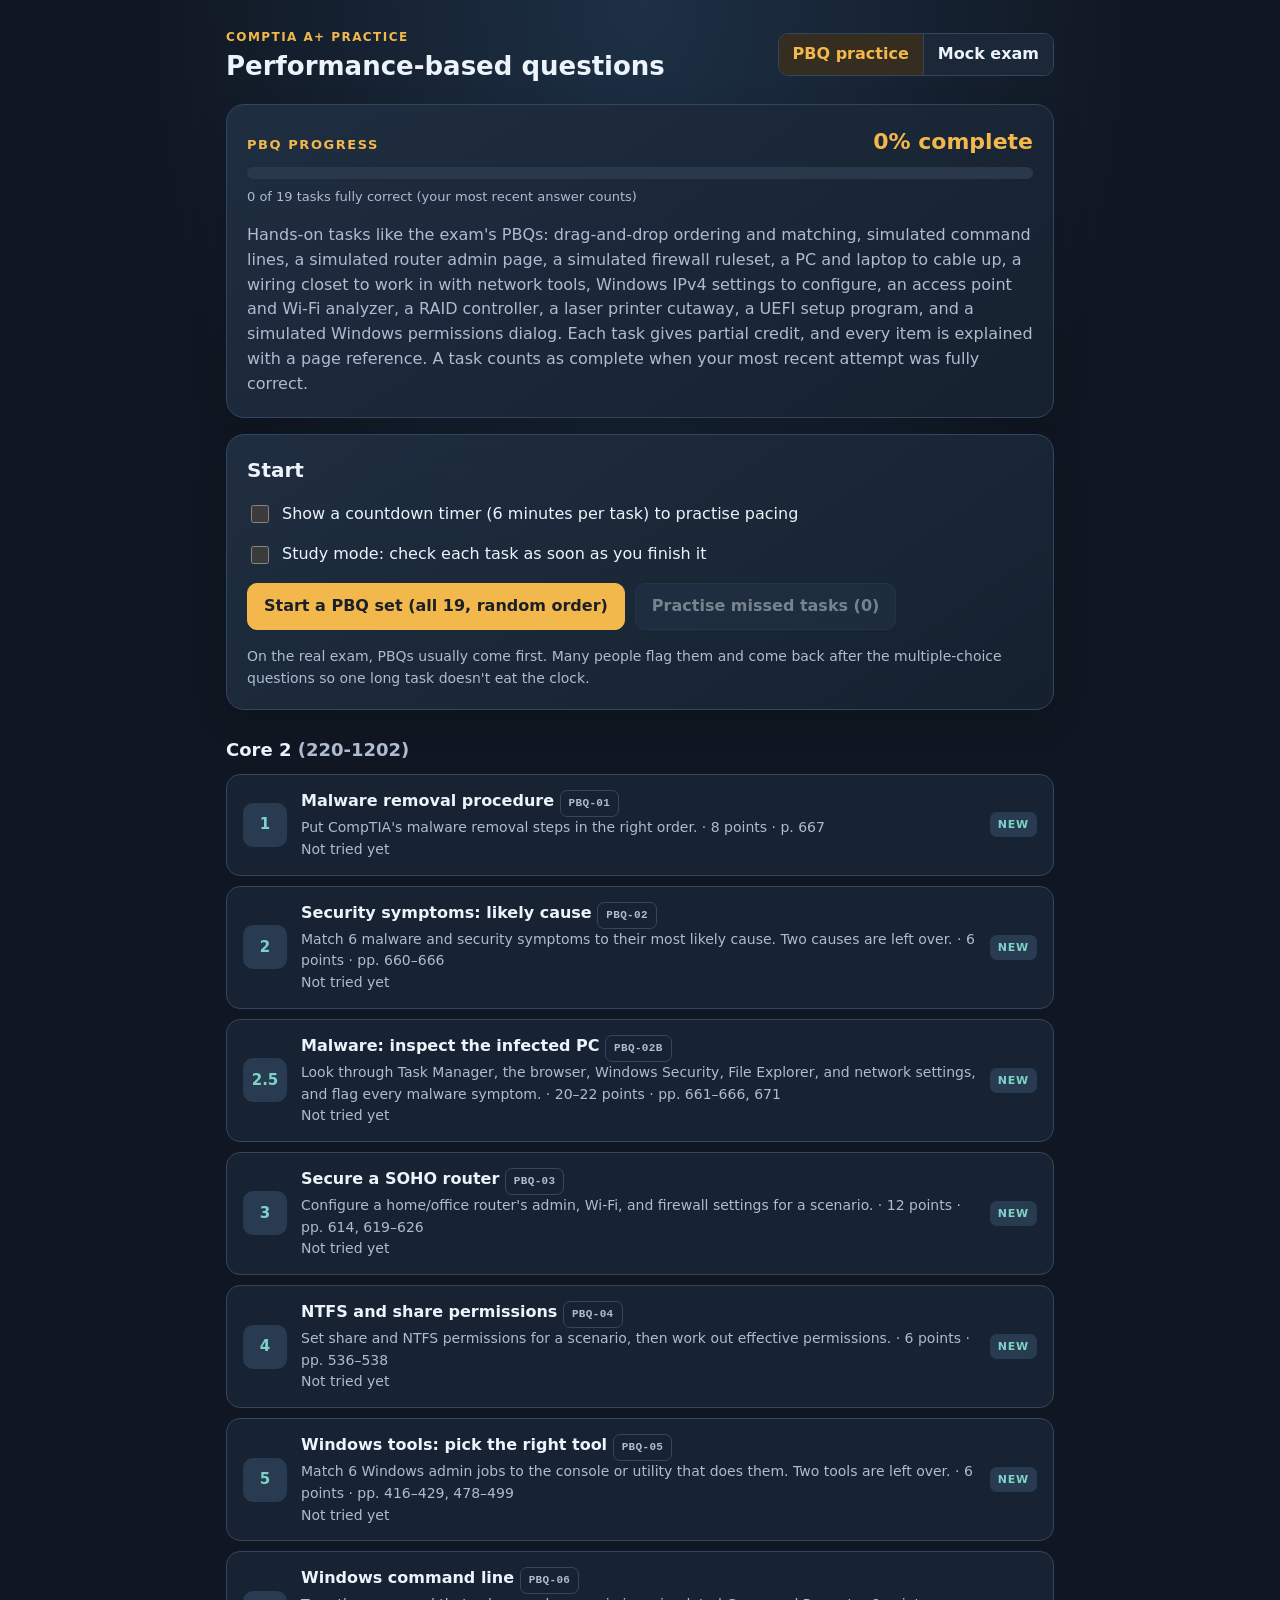
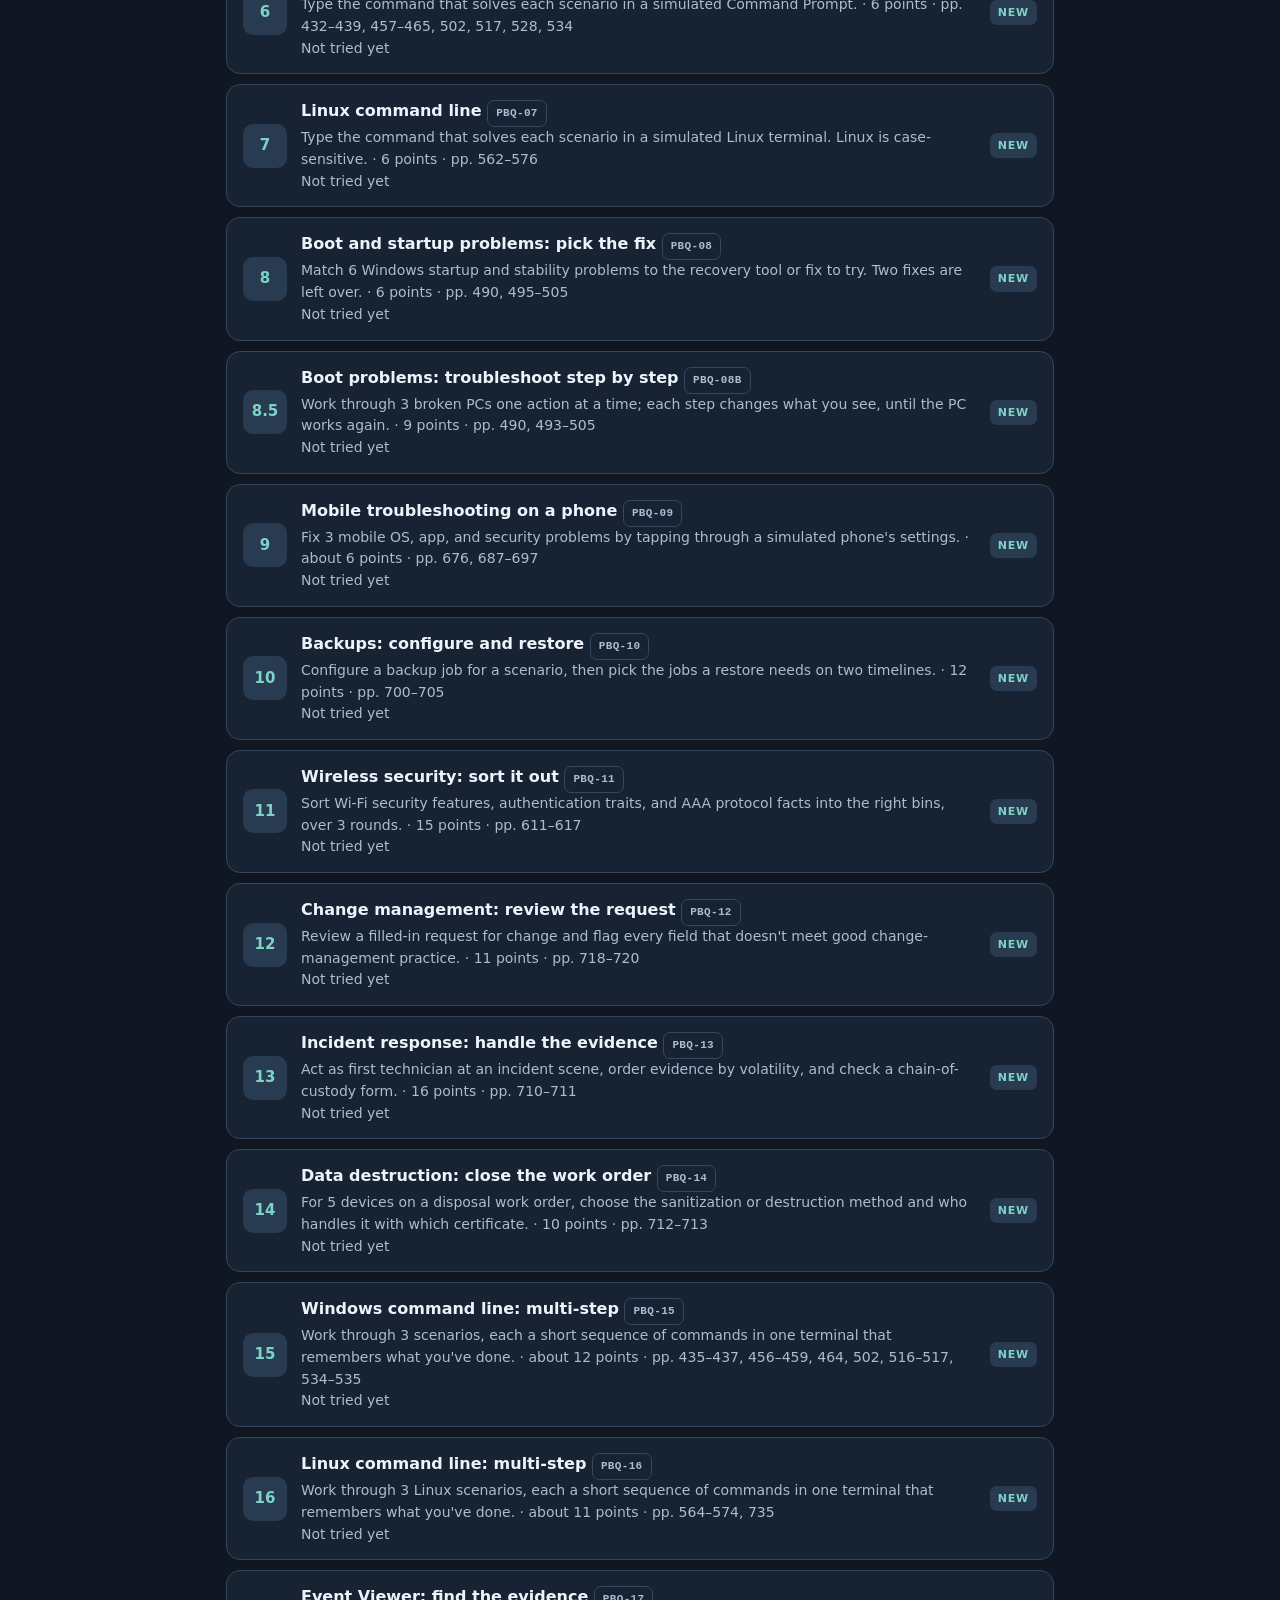
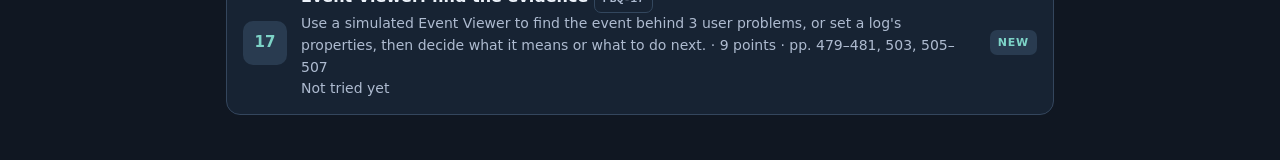
==== commit 4b40087a: "Add files via upload" ====
--- a/pbq-simulator.html
+++ b/pbq-simulator.html
@@ -671,7 +671,13 @@
 <div class="wrap">
   <header class="top">
     <div class="brand">CompTIA A+ Practice<small id="modTitle"></small></div>
-    <button class="btn-ghost btn-small hidden" id="homeBtn" type="button">Home</button>
+    <div class="row" style="justify-content:flex-end">
+      <div class="seg hidden" id="subTabs" role="group" aria-label="Section">
+        <button type="button" id="tabPbq" aria-pressed="true">PBQ practice</button>
+        <button type="button" id="tabMock" aria-pressed="false">Mock exam</button>
+      </div>
+      <button class="btn-ghost btn-small hidden" id="homeBtn" type="button">Home</button>
+    </div>
   </header>
   <div id="storageNotice" class="notice hidden" role="status">Your browser is blocking local storage, so progress will only last until this tab is closed.</div>
   <main id="app"></main>
@@ -778,10 +784,19 @@
     wrap.querySelector(danger ? "#cfCancel" : "#cfOk").focus();
   });
 }
+/* PBQ / Mock exam tabs in the header (only visible on the two home screens) */
+function showSubTabs(which){
+  const t = document.getElementById("subTabs");
+  t.classList.toggle("hidden", !which);
+  document.getElementById("tabPbq").setAttribute("aria-pressed", which === "pbq");
+  document.getElementById("tabMock").setAttribute("aria-pressed", which === "mock");
+}
+document.getElementById("tabPbq").addEventListener("click", () => { clearInterval(mockTick); renderPbqHome(); });
+document.getElementById("tabMock").addEventListener("click", () => { clearInterval(pbqTick); renderMockHome(); });
 homeBtn.addEventListener("click", async () => {
   const v = homeBtn.dataset.view;
-  if(v === "pbqhome"){ ui.module = null; saveUi(); clearInterval(pbqTick); renderModules(); return; }
-  if(v === "mockhome"){ ui.module = null; saveUi(); clearInterval(mockTick); renderModules(); return; }
+  if(v === "pbqhome"){ clearInterval(pbqTick); renderPbqHome(); return; }
+  if(v === "mockhome"){ clearInterval(mockTick); renderMockHome(); return; }
   if(v === "mockexam" || v === "mockresults"){
     if(v === "mockexam" && !(await askConfirm({title:"Leave the mock exam?", text:"Your answers are kept and you can resume from the mock exam home screen, but the clock keeps running while you're away.", ok:"Leave", cancel:"Keep working"}))) return;
     clearInterval(mockTick); renderMockHome(); return;
@@ -2001,9 +2016,10 @@
 function pbqCompletion(){ const right = PBQ_TASKS.filter(t => { const s = pbqStatus(t.id); return s && s.lastScore === s.lastMax; }).length; return {right, total:PBQ_TASKS.length, pct: Math.floor(100*right/PBQ_TASKS.length), unit:"tasks fully correct"}; }
 function pbqHeader(view, sub){
   document.getElementById("modTitle").textContent = "Performance-based questions" + (sub ? "" : "");
-  homeBtn.classList.remove("hidden");
-  homeBtn.textContent = view === "pbqhome" ? "All modules" : "PBQ home";
+  homeBtn.classList.toggle("hidden", view === "pbqhome");
+  homeBtn.textContent = "PBQ home";
   homeBtn.dataset.view = view;
+  showSubTabs(view === "pbqhome" ? "pbq" : null);
 }
 
 function renderPbqHome(){
@@ -4623,9 +4639,10 @@
 
 function mockHeader(view){
   document.getElementById("modTitle").textContent = "Mock exams";
-  homeBtn.classList.remove("hidden");
-  homeBtn.textContent = view === "mockhome" ? "All modules" : "Mock exam home";
+  homeBtn.classList.toggle("hidden", view === "mockhome");
+  homeBtn.textContent = "Mock exam home";
   homeBtn.dataset.view = view;
+  showSubTabs(view === "mockhome" ? "mock" : null);
 }
 
 function renderMockHome(){
@@ -4803,7 +4820,8 @@
 
 /* Boot: reopen the last module used, or show the module list. Older saves (before the module list) belong to Module 20. */
 if(state.current && !state.current.module) state.current.module = "20";
-if(ui.module === "PBQ") renderPbqHome(); else if(ui.module === "MOCK") renderMockHome(); else if(ui.module && isReady(ui.module)) openModule(ui.module); else renderModules();
+/* This page is PBQ-only: it opens on the PBQ home, or on the mock exam home if that was the last tab used. */
+if(ui.module === "MOCK") renderMockHome(); else renderPbqHome();
 </script>
 </body>
 </html>
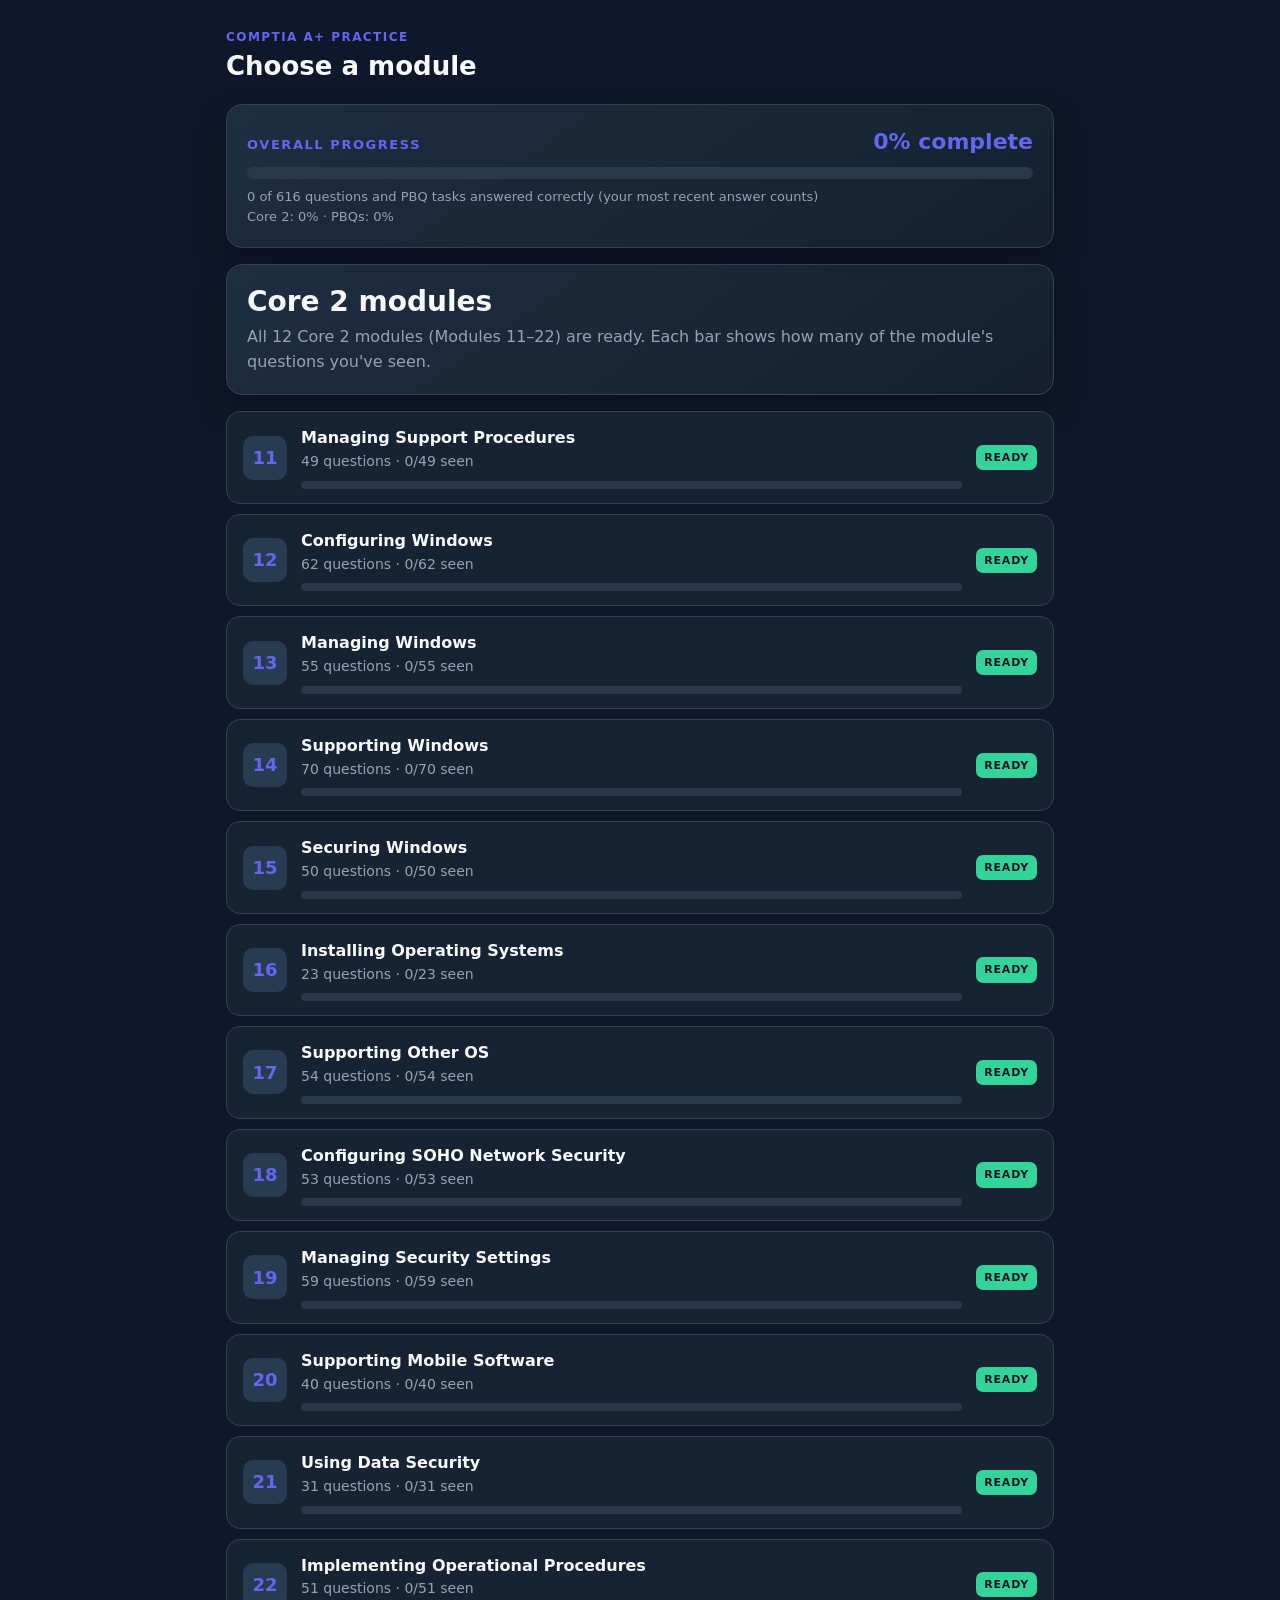
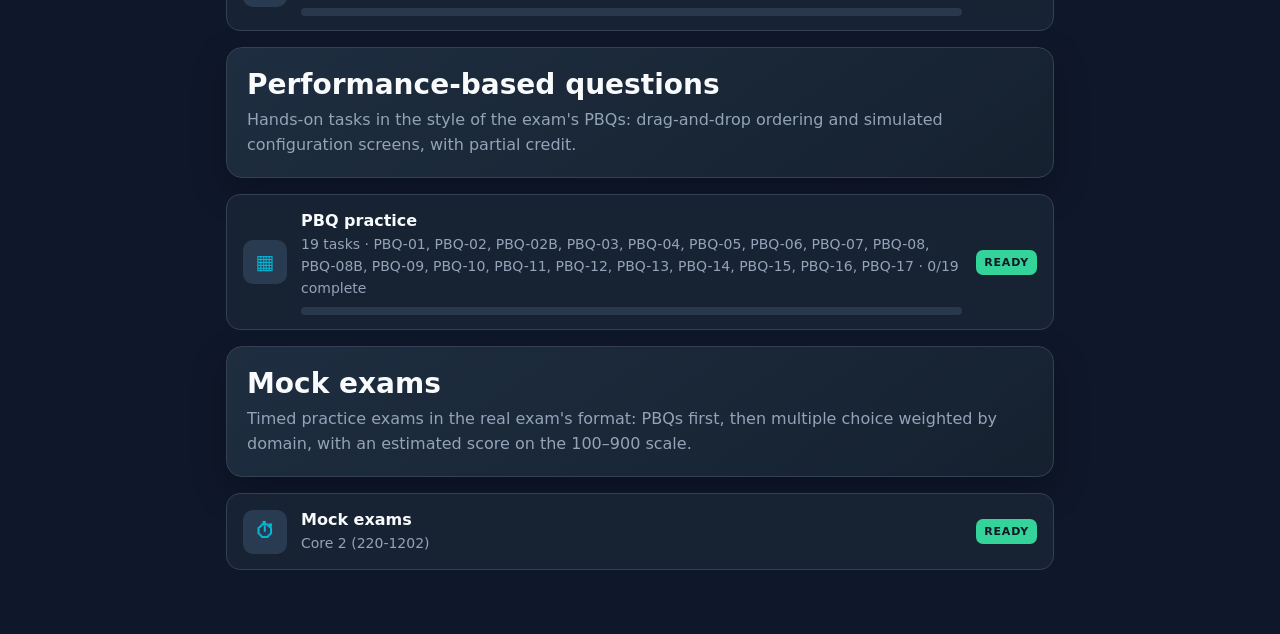
==== commit bc1b04de: "Add files via upload" ====
--- a/pbq-simulator.html
+++ b/pbq-simulator.html
@@ -5,17 +5,17 @@
 <meta name="viewport" content="width=device-width, initial-scale=1">
 <title>A+ Quiz</title>
 <style>
-/* Dark navy / amber theme carried over from the earlier ChatGPT version */
+/* Palette matches the main app (slate / indigo / cyan) */
 :root{
   color-scheme:dark;
-  --bg:#101722; --surface:#192535; --surface2:#202f42; --ink:#edf3fb; --muted:#aebbd0; --line:#34465d;
-  --accent:#f2b84b; --accent-ink:#1b2028; --accent-soft:#352e20; --accent2:#7dd3c7;
-  --ok:#4fd1a5; --ok-soft:#14302a; --bad:#ff8585; --bad-soft:#3a1f26; --warn:#f2b84b; --warn-soft:#332a17;
-  --radius:18px; --shadow:0 14px 35px rgba(0,0,0,.13);
+  --bg:#0f172a; --surface:#1e293b; --surface2:#273549; --ink:#f8fafc; --muted:#94a3b8; --line:#334155;
+  --accent:#6366f1; --accent-ink:#ffffff; --accent-soft:rgba(99,102,241,.16); --accent2:#06b6d4;
+  --ok:#34d399; --ok-soft:rgba(16,185,129,.15); --bad:#f87171; --bad-soft:rgba(239,68,68,.15); --warn:#fbbf24; --warn-soft:rgba(245,158,11,.15);
+  --radius:16px; --shadow:0 14px 35px rgba(0,0,0,.25);
 }
 *{box-sizing:border-box}
 html,body{margin:0}
-body{background:radial-gradient(ellipse at top,#1d3045 0,#101722 55%) fixed,#101722;color:var(--ink);font:16px/1.55 system-ui,-apple-system,"Segoe UI",Roboto,"Helvetica Neue",Arial,sans-serif;-webkit-font-smoothing:antialiased;min-height:100vh}
+body{background:#0f172a;color:var(--ink);font:16px/1.55 system-ui,-apple-system,"Segoe UI",Roboto,"Helvetica Neue",Arial,sans-serif;-webkit-font-smoothing:antialiased;min-height:100vh}
 .wrap{max-width:860px;margin:0 auto;padding:28px 16px 64px}
 header.top{display:flex;align-items:center;justify-content:space-between;gap:12px;margin-bottom:22px}
 .brand{font-weight:800;font-size:12px;letter-spacing:.12em;text-transform:uppercase;color:var(--accent)}
@@ -671,13 +671,7 @@
 <div class="wrap">
   <header class="top">
     <div class="brand">CompTIA A+ Practice<small id="modTitle"></small></div>
-    <div class="row" style="justify-content:flex-end">
-      <div class="seg hidden" id="subTabs" role="group" aria-label="Section">
-        <button type="button" id="tabPbq" aria-pressed="true">PBQ practice</button>
-        <button type="button" id="tabMock" aria-pressed="false">Mock exam</button>
-      </div>
-      <button class="btn-ghost btn-small hidden" id="homeBtn" type="button">Home</button>
-    </div>
+    <button class="btn-ghost btn-small hidden" id="homeBtn" type="button">Home</button>
   </header>
   <div id="storageNotice" class="notice hidden" role="status">Your browser is blocking local storage, so progress will only last until this tab is closed.</div>
   <main id="app"></main>
@@ -689,7 +683,7 @@
 /* ===== Module data. Source: The Official CompTIA A+ Core 2 Student Guide.
    Core 2 = Modules 11–22 (this app covers Core 2 only). A module with an empty questions array is a placeholder ("coming soon").
    In the source data, options[0] is always the correct answer; answer positions are shuffled at runtime. ===== */
-const MODULES = {"11": {"title": "Managing Support Procedures", "pages": "pp. 341–368", "lessons": {"11A": "Documentation", "11B": "Professional Communication", "11C": "Types of Operating Systems"}, "questions": [{"id": "M11-01", "lesson": "11A", "type": "scenario", "ref": "pp. 342–343, Standard Operating Procedure", "q": "A manager asks for a document that lists each step a technician must follow to onboard a new employee. Which document type fits best?", "explain": "An SOP is a step-by-step list of the actions needed for a task to comply with policy.", "options": [{"t": "A Standard Operating Procedure (SOP) with step-by-step tasks", "why": "Correct. An SOP is a step-by-step list of the actions that must be completed for a task to comply with policy. A new-user setup checklist is a typical SOP.", "ref": "p. 342, Standard Operating Procedure"}, {"t": "A policy, an overall statement of intent for the whole organization", "why": "A policy is an overall statement of intent. It says what the organization wants, but it does not list the individual steps a technician must take.", "ref": "p. 342, Standard Operating Procedure"}, {"t": "A guideline for areas where no procedure is defined or may be deviated from", "why": "Guidelines apply where no procedure exists, or where deviation is allowed. A step-by-step onboarding list is a procedure, so a guideline is the wrong document type.", "ref": "p. 343, Standard Operating Procedure"}, {"t": "A service level agreement (SLA) with uptime and response metrics", "why": "An SLA defines the level of service that a department or vendor must provide, with metrics such as uptime. It does not list onboarding steps.", "ref": "p. 343, Service Level Agreements"}]}, {"id": "M11-02", "lesson": "11A", "type": "scenario", "ref": "p. 343, Typical examples of SOPs", "q": "Which task belongs on an end-user termination checklist when an employee leaves the company?", "explain": "Offboarding checklists cover returning and sanitizing devices, releasing licenses, and disabling access.", "options": [{"t": "Returning and sanitizing the employee's devices before the last day", "why": "Correct. The guide lists returning and sanitizing devices as a typical task on an end-user termination checklist for employees who retire, change roles, or are fired.", "ref": "p. 343, Typical examples of SOPs"}, {"t": "Allocating devices to the new hire at the start of onboarding", "why": "Device allocation is a task on the new-user setup checklist, which is used during onboarding, not when an employee leaves.", "ref": "p. 343, Typical examples of SOPs"}, {"t": "Verifying system requirements before a software install begins", "why": "Verifying system requirements is a step in the procedure for custom software installation. It is not an offboarding task.", "ref": "p. 343, Typical examples of SOPs"}, {"t": "Setting up secure credentials for a new user during onboarding", "why": "Identification and enrollment with secure credentials belongs to the new-user checklist. It is part of onboarding, not offboarding.", "ref": "p. 343, Typical examples of SOPs"}]}, {"id": "M11-03", "lesson": "11A", "type": "scenario", "ref": "p. 343, Service Level Agreements", "q": "A cloud provider's SLA promises the service will be available 99.99% of the time. Roughly how much downtime per year does the SLA allow?", "explain": "The guide says a four-nines SLA allows a maximum of 52 minutes of downtime per year.", "options": [{"t": "About 52 minutes of downtime per year, at most, for four nines", "why": "Correct. The guide states that a service with the Rule of 4 Nines (99.99%) allows a maximum of 52 minutes of downtime per year.", "ref": "p. 343, Service Level Agreements"}, {"t": "About 5 hours of downtime per year for the whole service", "why": "The guide's figure for four nines is 52 minutes per year. Five hours is far more downtime than the four-nines allowance.", "ref": "p. 343, Service Level Agreements"}, {"t": "Only a few seconds of downtime per year for the whole service", "why": "A few seconds is far less than the guide's four-nines allowance. The guide gives 52 minutes per year for 99.99% availability.", "ref": "p. 343, Service Level Agreements"}, {"t": "No downtime at all, because the SLA is 99.99 percent in total", "why": "Even a 99.99% SLA allows some downtime. The guide's 52-minute figure is the maximum allowance, not zero.", "ref": "p. 343, Service Level Agreements"}]}, {"id": "M11-04", "lesson": "11A", "type": "scenario", "ref": "p. 344, The general process of ticket management", "q": "A user calls the help desk because an email will not send. Which step happens first in the ticket process?", "explain": "The first step is that the user contacts the help desk, and a unique job ticket ID is generated and an agent assigned.", "options": [{"t": "A unique job ticket ID is generated and an agent is assigned", "why": "Correct. Step 1 of the ticket process is the user contacting the help desk. A unique job ticket ID is generated and an agent is assigned at that point.", "ref": "p. 344, The general process of ticket management"}, {"t": "The agent escalates the ticket to Tier 3 engineers for analysis", "why": "Escalation happens only when an agent cannot resolve the ticket. No ticket exists yet, so escalation cannot be the first step.", "ref": "p. 345, Escalation Levels"}, {"t": "The agent assigns a severity level before any ticket exists yet", "why": "The guide places severity assessment at step 3, after the ticket has been opened and the user has described the issue.", "ref": "p. 344, The general process of ticket management"}, {"t": "The user writes the final problem resolution text in the ticket", "why": "The problem resolution field is completed at the end of the ticket life cycle, after the plan is implemented and tested.", "ref": "p. 347, Clear Written Communication"}]}, {"id": "M11-05", "lesson": "11A", "type": "scenario", "ref": "p. 344, The general process of ticket management", "q": "Which device details should a help-desk ticket capture when a laptop is involved?", "explain": "Device information can be linked to an inventory record through a service tag or asset ID.", "options": [{"t": "A link to the inventory record by service tag or asset ID", "why": "Correct. The guide says the ticket should record device information and might link to the relevant inventory record via a service tag or asset ID.", "ref": "p. 344, The general process of ticket management"}, {"t": "The user's password, so the agent can sign in on their behalf", "why": "The guide lists user information as name, contact details, and department or job role. A password is not a ticket detail in the guide.", "ref": "p. 344, The general process of ticket management"}, {"t": "The user's home address and personal phone number for shipping", "why": "The guide lists user information as name, contact details, and relevant information such as department or job role. A home address is not mentioned.", "ref": "p. 344, The general process of ticket management"}, {"t": "The vendor's marketing contact and sales details for the account", "why": "Vendor marketing contacts are not part of the ticket details described in the guide. Device details are linked to the inventory record.", "ref": "p. 344, The general process of ticket management"}]}, {"id": "M11-06", "lesson": "11A", "type": "scenario", "ref": "p. 344, Categories", "q": "A help-desk supervisor wants to group related tickets so that they can be assigned to the right team and reported on. What does a category do?", "explain": "Categories and subcategories group related tickets together for assignment, reporting, and analysis.", "options": [{"t": "It groups related tickets for assignment and reporting", "why": "Correct. The guide says categories and subcategories group related tickets together, which is useful for assigning tickets to the right section and for reporting and analysis.", "ref": "p. 344, Categories"}, {"t": "It sets the monetary value of each repair job in the ticket", "why": "The guide does not describe categories as cost settings. Categories group related tickets for assignment and reporting.", "ref": "p. 344, Categories"}, {"t": "It replaces the need for a severity level for each ticket", "why": "Severity is a separate way of ranking tickets by priority. Categories group tickets; they do not replace severity levels.", "ref": "p. 345, Severity"}, {"t": "It encrypts the ticket content to protect private customer data", "why": "The guide does not describe encryption for ticket categories. Categories are used to group tickets for assignment and reporting.", "ref": "p. 344, Categories"}]}, {"id": "M11-07", "lesson": "11A", "type": "scenario", "ref": "p. 344, Requests", "q": "A user asks for a new laptop to be bought, using a purchasing procedure that the IT department already has. Which ticket type fits?", "explain": "Requests are for provisioning things that IT has an SOP for, such as purchasing new hardware.", "options": [{"t": "Request, for provisioning something covered by an existing SOP", "why": "Correct. Requests provision things that the IT department already has an SOP for, and purchasing new hardware is one of the guide's examples.", "ref": "p. 344, Requests"}, {"t": "Incident, for an unexpected error faced by a user", "why": "Incidents are errors or unexpected situations faced by users. Buying a new laptop is not an error, so it is not an incident.", "ref": "p. 345, Incidents"}, {"t": "Problem, for the root cause of repeated incidents", "why": "Problems are causes of incidents and need analysis. A planned purchase is not a cause of incidents.", "ref": "p. 345, Problems"}, {"t": "Project, for a complex request with no existing procedure", "why": "Complex requests that are not covered by existing procedures are treated as projects. This request already has a procedure, so it is not a project.", "ref": "p. 344, Requests"}]}, {"id": "M11-08", "lesson": "11A", "type": "scenario", "ref": "p. 345, Problems", "q": "The help desk receives many tickets each morning about the same printer crashing. What ticket type should be raised to find the root cause?", "explain": "Problems are the causes of incidents and need analysis. They are often generated when many incidents of the same type arrive.", "options": [{"t": "Problem, to analyze the root cause of repeated incidents", "why": "Correct. A problem ticket is the cause of incidents, usually raised internally when many incidents of the same type arrive. Finding the root cause needs analysis.", "ref": "p. 345, Problems"}, {"t": "Incident, for each individual crash reported by the users", "why": "An incident is an error faced by a user. Each crash is an incident, but the guide says a problem is what should investigate the repeated cause.", "ref": "p. 345, Incidents"}, {"t": "Request, for provisioning an item that has an existing SOP", "why": "Requests provision things that already have an SOP, such as new user accounts. They are not used to find the root cause of printer crashes.", "ref": "p. 344, Requests"}, {"t": "Escalation, to move the ticket to a higher support tier now", "why": "Escalation is a route for unresolved tickets, not a ticket type. Escalation may later move a ticket to a higher tier, but it does not record a root-cause analysis.", "ref": "p. 345, Escalation Levels"}]}, {"id": "M11-09", "lesson": "11A", "type": "scenario", "ref": "p. 345, Severity", "q": "An outage stops a service for all customers at the data center. Using the guide's three-level impact scale, which severity applies?", "explain": "Critical incidents have a widespread effect on customers or involve a potential or actual data breach.", "options": [{"t": "Critical, because the outage affects all customers at the data center", "why": "Correct. The guide defines critical incidents as having a widespread effect on customers or involving a potential or actual data breach. An outage for all customers matches this.", "ref": "p. 345, Severity"}, {"t": "Major, because it affects a limited group of customers in one team", "why": "Major incidents affect a limited group of customers or involve a suspected security violation. An outage for all customers is wider than that.", "ref": "p. 345, Severity"}, {"t": "Minor, because it has no significant effect on customer groups at all", "why": "Minor incidents do not have a significant effect on customer groups. A data-center outage affects all customers, so it is not minor.", "ref": "p. 345, Severity"}, {"t": "Low-priority request, because it is not urgent for the business today", "why": "Low-priority request is not a severity level in the guide. Severity levels are minor, major, and critical, and requests are a ticket type.", "ref": "p. 344, Requests"}]}, {"id": "M11-10", "lesson": "11A", "type": "scenario", "ref": "p. 345, Severity", "q": "A fault affects a limited group of customers. There is no data breach, but the group is unable to work. Using the guide's three levels, which severity should the ticket have?", "explain": "Major incidents affect a limited group of customers. Critical incidents have a widespread effect.", "options": [{"t": "Major, because it affects a limited group of customers", "why": "Correct. The guide defines major incidents as affecting a limited group of customers or involving a suspected security violation. This fault fits that description.", "ref": "p. 345, Severity"}, {"t": "Critical, because it has a widespread effect on customers", "why": "Critical incidents have a widespread effect or involve a potential or actual data breach. This fault affects only a limited group and has no breach.", "ref": "p. 345, Severity"}, {"t": "Minor, because it has no significant effect on customer groups", "why": "Minor incidents are not having a significant effect on customer groups. A group that cannot work is affected significantly.", "ref": "p. 345, Severity"}, {"t": "Informational, because it only needs to be logged for records", "why": "The guide's three severity levels are minor, major, and critical. There is no informational level in the guide's impact scale.", "ref": "p. 345, Severity"}]}, {"id": "M11-11", "lesson": "11A", "type": "scenario", "ref": "p. 346, Tier 2 – Internal", "q": "A ticket needs a senior technician inside the company, but it has not become a problem for engineering yet. Which support tier is this?", "explain": "Tier 2 lets the agent escalate to senior technicians (internal) or to a third-party group (external).", "options": [{"t": "Tier 2 – Internal, for senior technicians inside the company", "why": "Correct. Tier 2 – Internal is the escalation to senior technicians inside the company. Tier 2 – External goes to a third-party support group.", "ref": "p. 346, Tier 2 – Internal"}, {"t": "Tier 0, for self-service knowledge base or help bot options", "why": "Tier 0 offers self-service options such as a knowledge base or help bot. It does not involve a senior technician.", "ref": "p. 346, Tier 0"}, {"t": "Tier 1, for the agent's initial diagnosis of the reported issue", "why": "Tier 1 connects the customer to an agent for initial diagnosis. A senior technician is not involved at this stage.", "ref": "p. 346, Tier 1"}, {"t": "Tier 3, for escalation as a problem to engineers or senior managers", "why": "Tier 3 escalates the ticket as a problem to engineers or senior managers. It is a higher level than a senior technician in the same company.", "ref": "p. 346, Tier 3"}]}, {"id": "M11-12", "lesson": "11A", "type": "scenario", "ref": "p. 346, Tier 0", "q": "A customer wants to fix a problem on their own first, using a help bot and FAQs. Which support tier is this?", "explain": "Tier 0 presents self-service options, such as a knowledge base or help bot.", "options": [{"t": "Tier 0, for self-service options such as a help bot", "why": "Correct. Tier 0 presents self-service options so the customer can try to resolve an incident using a knowledge base or help bot.", "ref": "p. 346, Tier 0"}, {"t": "Tier 1, for the agent who connects the customer to a person", "why": "Tier 1 connects the customer to an agent for initial diagnosis. The customer in this case is still working alone.", "ref": "p. 346, Tier 1"}, {"t": "Tier 2 – External, for a third-party support group to handle", "why": "Tier 2 – External means escalation to a third-party support group, which happens after the ticket has been worked on by staff.", "ref": "p. 346, Tier 2 – External"}, {"t": "Tier 3, for a problem sent to engineering teams for analysis", "why": "Tier 3 escalates the ticket as a problem to development or senior managers. The customer here has not reached that stage.", "ref": "p. 346, Tier 3"}]}, {"id": "M11-13", "lesson": "11A", "type": "scenario", "ref": "p. 345, Escalation Levels", "q": "A technician cannot resolve a ticket and must hand it to someone else. Which situation is a valid reason to escalate?", "explain": "Escalation occurs when an agent cannot resolve the ticket, for example when sales must handle a refund request.", "options": [{"t": "A sales or marketing team must handle a refund request", "why": "Correct. The guide lists the need for sales or marketing involvement to deal with service complaints or refund requests as a reason for escalation.", "ref": "p. 345, Escalation Levels"}, {"t": "The user has described the issue in their own words", "why": "Describing the issue is step 2 of the normal process. It is not a reason to escalate, because the agent can still work on the ticket.", "ref": "p. 344, The general process of ticket management"}, {"t": "The agent has categorized the support case for reporting", "why": "Categorizing the case is step 3 of the normal process. It is not a reason to escalate the ticket.", "ref": "p. 344, The general process of ticket management"}, {"t": "The incident is minor and no troubleshooting was tried yet", "why": "The guide expects the agent to take the user through initial troubleshooting before escalating. Not trying steps does not justify escalation.", "ref": "p. 344, The general process of ticket management"}]}, {"id": "M11-14", "lesson": "11A", "type": "scenario", "ref": "p. 347, Knowledge Base", "q": "Before filing a trouble ticket, a user looks up common troubleshooting steps on the company's internal site. What is this resource called?", "explain": "A knowledge base is a self-serve central repository of troubleshooting articles and FAQs.", "options": [{"t": "Knowledge base, a self-serve store of troubleshooting articles", "why": "Correct. A knowledge base is a self-serve central repository for information, such as troubleshooting articles and FAQs that end users refer to before filing a ticket.", "ref": "p. 347, Knowledge Base"}, {"t": "Service level agreement, which sets service metrics and uptime", "why": "An SLA defines the level of service requirements and metrics with a provider. It is not a store of troubleshooting articles.", "ref": "p. 343, Service Level Agreements"}, {"t": "Acceptable use policy, which sets what the service may be used for", "why": "An AUP sets out what someone is allowed to use a service for. It does not contain troubleshooting steps.", "ref": "p. 347, Policy Documentation"}, {"t": "Lessons learned report, written after a major outage has ended", "why": "A lessons learned report is written after a critical or major incident to find causes. It is not the self-service resource users consult before filing a ticket.", "ref": "p. 346, Lessons Learned"}]}, {"id": "M11-15", "lesson": "11A", "type": "scenario", "ref": "p. 346, Lessons Learned", "q": "After a major outage, a manager wants a document that finds the underlying causes and recommends steps to prevent a repeat. Which document fits?", "explain": "An incident report, also called an after-action report or lessons learned report, identifies underlying causes and recommends preventive measures.", "options": [{"t": "A lessons learned (after-action) report for critical incidents", "why": "Correct. The guide says a lessons learned report, also called an after-action report, is made for critical and major incidents to identify underlying causes and recommend preventive measures.", "ref": "p. 346, Lessons Learned"}, {"t": "A severity rating that ranks the ticket by its impact on users", "why": "An AUP sets out what someone is allowed to use a service or resource for. It does not investigate the causes of an outage.", "ref": "p. 347, Policy Documentation"}, {"t": "A service tag that links the ticket to the device record", "why": "A service tag is an identifier that links a ticket to an inventory record. It is not a report about the causes of an outage.", "ref": "p. 344, The general process of ticket management"}, {"t": "An acceptable use policy that states what usage is allowed", "why": "A severity level classifies a ticket by impact. It does not record underlying causes or recommend preventive measures.", "ref": "p. 345, Severity"}]}, {"id": "M11-16", "lesson": "11A", "type": "scenario", "ref": "p. 346, Clear Written Communication", "q": "A technician has found the probable cause of a fault and recorded the diagnostic steps. Which ticket field should hold this information?", "explain": "The progress notes field records what diagnostic tools and processes have discovered, and the probable cause.", "options": [{"t": "Progress notes, with diagnostic results and the probable cause", "why": "Correct. The guide says progress notes record what diagnostic tools and processes have discovered, including the identification and confirmation of a probable cause.", "ref": "p. 346, Clear Written Communication"}, {"t": "Issue description, with the initial request and its details", "why": "The issue description records the initial request, with details collected at the time. The probable cause is found later.", "ref": "p. 346, Clear Written Communication"}, {"t": "Problem resolution, with the plan, testing, and customer acceptance", "why": "Problem resolution records the plan of action, testing, and customer acceptance. That comes after the cause has been identified.", "ref": "p. 347, Clear Written Communication"}, {"t": "Ticket category, used to group related tickets for reporting", "why": "A category groups related tickets for assignment and reporting. It does not record the diagnostic steps or the probable cause.", "ref": "p. 344, Categories"}]}, {"id": "M11-17", "lesson": "11A", "type": "scenario", "ref": "p. 347, Clear Written Communication", "q": "Before a ticket is closed, which field should show that the fix was tested and that the customer accepted it?", "explain": "Problem resolution records the action plan, the successful implementation and testing, and the customer's acceptance.", "options": [{"t": "Problem resolution, with the testing and the customer's acceptance noted", "why": "Correct. The guide says the problem resolution field documents the successful implementation and testing of the plan and records end-user or customer acceptance that the ticket can be closed.", "ref": "p. 346–347, Clear Written Communication"}, {"t": "Issue description, recorded at the start of the ticket by the agent", "why": "The issue description records the initial request. It is written at the start and does not record testing or acceptance.", "ref": "p. 346, Clear Written Communication"}, {"t": "Progress notes, with diagnostic steps and the probable cause found", "why": "Progress notes record diagnostic steps and the probable cause. They are not where customer acceptance is recorded.", "ref": "p. 346, Clear Written Communication"}, {"t": "Severity, which classifies the ticket by its impact on customers", "why": "Severity classifies the ticket by impact. It does not record testing or customer acceptance.", "ref": "p. 345, Severity"}]}, {"id": "M11-18", "lesson": "11A", "type": "scenario", "ref": "p. 347, Clear Written Communication", "q": "A technician writes a ticket note for a colleague. Which writing style does the guide recommend for ticket notes?", "explain": "Clear means plain language rather than jargon. Concise means as few words as possible in short sentences.", "options": [{"t": "Plain language and short sentences with only the needed facts", "why": "Correct. The guide defines clear as plain language rather than jargon, and concise as using as few words as possible in short sentences.", "ref": "p. 347, Clear Written Communication"}, {"t": "Long sentences that explain every background detail for context", "why": "The guide says concise means using as few words as possible. Long background detail goes against that definition.", "ref": "p. 347, Clear Written Communication"}, {"t": "Heavy use of acronyms and jargon to save the reader time here", "why": "Acronyms and jargon make notes harder to understand. The guide asks for plain language rather than jargon.", "ref": "p. 347, Clear Written Communication; p. 353, Using Proper Language"}, {"t": "Informal slang to sound friendly to the reader and be relaxed", "why": "The guide says ticket notes need clear and professional writing. Informal slang does not meet the guide's standard of clarity.", "ref": "p. 347, Clear Written Communication; p. 353, Using Proper Language"}]}, {"id": "M11-19", "lesson": "11A", "type": "scenario", "ref": "p. 348, Regulatory compliance", "q": "Users must see a reminder about data-handling rules every time they log in to a workstation. What is the purpose of this login notice?", "explain": "A splash screen can remind users of data-handling requirements or other regulated use of a workstation or app.", "options": [{"t": "To remind users of data-handling and regulated-use rules", "why": "Correct. The guide says a splash screen at login can remind users of data-handling requirements or other regulated use of the workstation or network app.", "ref": "p. 348, Policy Documentation"}, {"t": "To make logins faster by skipping the password prompt entirely", "why": "The guide describes the splash screen as a reminder of rules, not as a way to make logins faster.", "ref": "p. 348, Policy Documentation"}, {"t": "To install updates automatically when users log in each time", "why": "The guide does not describe the splash screen as an update tool. Its purpose is to remind users about regulated use.", "ref": "p. 348, Policy Documentation"}, {"t": "To record every keystroke a user types at the desk for logs", "why": "The guide does not describe the splash screen as a monitoring tool. It is a reminder of data-handling requirements.", "ref": "p. 348, Policy Documentation"}]}, {"id": "M11-20", "lesson": "11B", "type": "scenario", "ref": "p. 350, Meet Expectations and Timeline", "q": "A customer's PC was left unfixed after a technician missed an appointment, and the customer is upset. Which response best follows the guide's advice?", "explain": "Be accurate and honest, empathize, and identify a positive action to resolve the situation.", "options": [{"t": "Admit the missed visit, apologize, and give a timed next step", "why": "Correct. The guide's example says you are right, you are sorry, you guarantee a technician will be there by a set time, and you will call back to check.", "ref": "p. 350, Meet Expectations and Timeline"}, {"t": "Explain that the schedule and traffic were not your fault", "why": "The guide says not to defend every action of your company. Blaming schedules or others does not resolve the complaint.", "ref": "p. 350, Meet Expectations and Timeline"}, {"t": "Tell the customer they should have booked earlier next time", "why": "Telling a customer they should have booked earlier is judgmental. The guide warns against this and against defending the failure with excuses.", "ref": "p. 350, Meet Expectations and Timeline; p. 356, Avoid being judgmental"}, {"t": "Say nothing about the missed visit and move straight to the fix", "why": "Ignoring a complaint about a missed appointment dismisses the customer's concern. The guide says to acknowledge the complaint first.", "ref": "p. 356, Avoid denying that a problem exists"}]}, {"id": "M11-21", "lesson": "11B", "type": "scenario", "ref": "p. 350, Set Expectations and Timeline", "q": "A customer asks when their repair will be finished. Which action best follows the guide's advice on setting expectations?", "explain": "Acknowledge the request, repeat it back, state the next steps, and establish a timeline.", "options": [{"t": "Repeat the request, state next steps, and agree a timeline", "why": "Correct. The guide says to acknowledge the request, repeat it back, state the next steps, and establish a timeline so the customer knows what to expect.", "ref": "p. 350, Set Expectations and Timeline"}, {"t": "Say you will call back when you have a free moment later today", "why": "A vague promise of a call with no timeline does not set expectations. The customer should know when to expect the next update.", "ref": "p. 350, Set Expectations and Timeline"}, {"t": "Promise a fix today before checking the parts list in stock", "why": "The guide says to state constraints such as parts and time. Promising a fix before checking the parts sets an unrealistic expectation.", "ref": "p. 350, Set Expectations and Timeline"}, {"t": "Wait until the customer calls again for an update on progress", "why": "The guide says customers should not need to call to find out what is happening. Waiting for the customer breaks that rule.", "ref": "p. 350, Meet Expectations and Timeline"}]}, {"id": "M11-22", "lesson": "11B", "type": "scenario", "ref": "p. 350, Repair and Replace Options", "q": "A customer's printer must be sent away for repair. Which items must the customer be given?", "explain": "For a repair, the customer needs clear packing and return instructions, a ticket-tracking number, and a returned-merchandise authorization (RMA).", "options": [{"t": "Packing and return instructions with a tracking number and RMA", "why": "Correct. The guide says a repair needs clear instructions on how to pack and return the item, a ticket-tracking number, and a returned-merchandise authorization (RMA).", "ref": "p. 350, Repair and Replace Options"}, {"t": "A delivery order form for a new replacement printer model", "why": "A new delivery order is part of the replace option, not the repair option. The customer here is sending the printer away for repair.", "ref": "p. 350, Repair and Replace Options"}, {"t": "A list of other customers' repair records to compare against", "why": "The guide says to respect the customer's confidential information. Other customers' records have no place in a repair handover.", "ref": "p. 351, Deal Appropriately with Confidential and Private Materials"}, {"t": "A software license key for the printer's driver package download", "why": "The guide's repair advice covers packing, a tracking number, and an RMA. A license key is not one of the required items for a repair.", "ref": "p. 350, Repair and Replace Options"}]}, {"id": "M11-23", "lesson": "11B", "type": "scenario", "ref": "p. 351, Follow Up", "q": "A technician has fixed a customer's PC. Which step should happen before the ticket is logged as closed?", "explain": "The fix must be tested, the customer must be given a general indication of the cause, and the customer's satisfaction must be recorded.", "options": [{"t": "Test that the system works and confirm customer satisfaction", "why": "Correct. The guide says to test that the system operates normally, explain what caused the issue, and close the ticket only when the solution is verified and the customer is satisfied.", "ref": "p. 351, Follow Up"}, {"t": "Close the ticket right after the repair, without testing", "why": "The guide requires testing and verification before the ticket is closed. Closing immediately skips the verification step.", "ref": "p. 351, Follow Up"}, {"t": "Delete the progress notes so that earlier mistakes are not seen", "why": "The guide says tickets are likely to be reviewed and forwarded to customers. Deleting notes goes against the record-keeping the guide asks for.", "ref": "p. 347, Clear Written Communication"}, {"t": "Wait a full month before telling the customer what the cause was", "why": "The guide says to give the customer a general indication of the cause and fix when you resolve the ticket. Waiting a month is not described.", "ref": "p. 351, Follow Up"}]}, {"id": "M11-24", "lesson": "11B", "type": "scenario", "ref": "p. 351, Deal Appropriately with Confidential and Private Materials", "q": "During a site visit, a bank statement is lying on the desk next to the PC you are fixing. What should you do?", "explain": "Do not look at printed confidential materials. Make the customer aware of them and allow time for them to be put away.", "options": [{"t": "Do not read it; make the customer aware and let them put it away", "why": "Correct. The guide says not to look at printed confidential materials, to make the customer aware of them, and to allow time for them to be put away.", "ref": "p. 351, Deal Appropriately with Confidential and Private Materials"}, {"t": "Read it quickly to check the account belongs to the right customer", "why": "The guide says not to look at printed confidential materials such as bank statements. Reading it to check ownership is not allowed.", "ref": "p. 351, Deal Appropriately with Confidential and Private Materials"}, {"t": "Photograph it for the ticket record as evidence of the visit", "why": "Photographing confidential material is not in the guide, and it would break the rule against looking at private materials.", "ref": "p. 351, Deal Appropriately with Confidential and Private Materials"}, {"t": "Move it into a drawer yourself while the customer is away now", "why": "The guide says to make the customer aware and let them put the material away. Moving it yourself is not the described approach.", "ref": "p. 351, Deal Appropriately with Confidential and Private Materials"}]}, {"id": "M11-25", "lesson": "11B", "type": "scenario", "ref": "p. 351, Avoid Distractions", "q": "While working at a customer's site, you receive a non-urgent social media notification and a colleague's personal text. What should you do?", "explain": "Other than a genuinely critical incident, do not allow interruptions. Do not take personal calls or texts, or use social media, at a customer's site.", "options": [{"t": "Ignore the notifications and keep working on the ticket", "why": "Correct. The guide says a distraction is anything that interrupts the task, and that personal calls, texts, and social media should not be used at the customer's site.", "ref": "p. 351, Avoid Distractions"}, {"t": "Reply briefly, since a quick reply only takes a moment to send", "why": "The guide says to avoid distractions, including personal texts, when at a customer's site. A quick reply is still a distraction.", "ref": "p. 351, Avoid Distractions"}, {"t": "Call the colleague back on speaker while you work on the ticket", "why": "The guide says not to take calls from colleagues unless they are work-related and urgent. A personal call on speaker is not allowed.", "ref": "p. 351, Avoid Distractions"}, {"t": "Post a quick update about your visit on social media channels", "why": "The guide says not to respond to social media posts or post about experiences on social media. Posting an update breaks this rule.", "ref": "p. 351, Avoid Distractions; p. 357, Do Not Post Experiences on Social Media"}]}, {"id": "M11-26", "lesson": "11B", "type": "scenario", "ref": "p. 353, Using Proper Language", "q": "You greet a customer at the door of their office. Which greeting follows the guide's advice on professional language?", "explain": "Greet the customer with Hello or Good morning. Avoid slang such as Hey.", "options": [{"t": "Good morning, with eye contact and a polite introduction", "why": "Correct. The guide says to greet a customer with Hello or Good morning rather than Hey, and to avoid over-familiar or slang phrases.", "ref": "p. 353, Using Proper Language"}, {"t": "Hey! Nice to see you, so what's going on with the PC then?", "why": "The guide gives Hey! as an example of over-familiar language that should not be used with a customer.", "ref": "p. 353, Using Proper Language"}, {"t": "Yo, what's up with the PC today, then? Let's get going now.", "why": "Slang phrases should not be used with customers. The guide says to avoid over-familiar language and slang.", "ref": "p. 353, Using Proper Language"}, {"t": "Hi mate, so what's broken on this one, exactly, today?", "why": "Informal terms like mate are over-familiar for a professional greeting. The guide asks for a respectful greeting such as Good morning.", "ref": "p. 353, Using Proper Language"}]}, {"id": "M11-27", "lesson": "11B", "type": "scenario", "ref": "p. 353, Cultural Sensitivity", "q": "A customer's title is unknown to you. Which approach does the guide recommend for addressing them?", "explain": "It is safer to start on a formal basis and use more informal terms only if the customer signals they are happier with that.", "options": [{"t": "Start formally and move to informal terms only if signalled", "why": "Correct. The guide says it is safer to start on a formal basis and use informal terms of address if the customer signals they are happier that way.", "ref": "p. 353, Cultural Sensitivity"}, {"t": "Use the first name straight away to be friendly with them", "why": "The guide says it is safer to start formally. Using first names straight away can be inappropriate for some customers.", "ref": "p. 353, Cultural Sensitivity"}, {"t": "Pick the title based on the customer's nationality and background", "why": "The guide warns against stereotyped assumptions about people's cultural background. Nationality should not decide the form of address.", "ref": "p. 353, Cultural Sensitivity"}, {"t": "Ask the customer to pick a title from a list in the contract", "why": "The guide does not describe a contract list of titles. It recommends starting formally and following the customer's signals.", "ref": "p. 353, Cultural Sensitivity"}]}, {"id": "M11-28", "lesson": "11B", "type": "scenario", "ref": "p. 354, Clarifying and Questioning Techniques", "q": "A customer says, My printer is broken. Which question is an open-ended starting question?", "explain": "An open-ended question invites the other person to compose a response, such as What seems to be the problem?", "options": [{"t": "What seems to be the problem with the printer right now?", "why": "Correct. The guide's example of an open-ended question is What seems to be the problem? It invites the customer to describe what they think is wrong.", "ref": "p. 354, Clarifying and Questioning Techniques"}, {"t": "What error number is displayed on the panel?", "why": "This is a closed question with one fixed answer. The guide gives it as an example of a closed question.", "ref": "p. 354, Clarifying and Questioning Techniques"}, {"t": "Is the power LED on the printer lit right now?", "why": "This is a closed question that can be answered yes or no. The guide lists it as an example of a closed question.", "ref": "p. 354, Clarifying and Questioning Techniques"}, {"t": "Did you restart the printer before it failed?", "why": "This question can be answered with yes or no, which makes it a closed question. The guide says to start with open-ended questions.", "ref": "p. 354, Clarifying and Questioning Techniques"}]}, {"id": "M11-29", "lesson": "11B", "type": "scenario", "ref": "p. 354, Active Listening", "q": "While a customer describes a fault, which action is part of active listening?", "explain": "Active listening includes reflecting the customer's phrases and restating the issue, and taking notes of what was said.", "options": [{"t": "Restate the issue and summarize what the customer said", "why": "Correct. The guide says active listening includes reflecting phrases, restating the issue, summarizing what was said, and taking notes for an accurate record.", "ref": "p. 354, Active Listening"}, {"t": "Interrupt with your own diagnosis to save time on the call", "why": "Active listening means not being distracted by your reply. Interrupting with a diagnosis goes against the guide's definition.", "ref": "p. 354, Active Listening"}, {"t": "Argue if you think the customer's explanation is wrong and say so", "why": "The guide defines active listening as listening without arguing with or commenting on what the customer says.", "ref": "p. 354, Active Listening"}, {"t": "Check your phone for messages while the customer is speaking", "why": "The guide says active listening requires full attention. Checking a phone is a distraction that the guide warns against.", "ref": "p. 354, Active Listening; p. 351, Avoid Distractions"}]}, {"id": "M11-30", "lesson": "11B", "type": "scenario", "ref": "p. 355–356, Maintain a Positive Attitude", "q": "An angry customer is shouting about a faulty product. Which action follows the guide's advice for defusing the situation?", "explain": "Keep your voice low, use soothing language, and focus on positive actions. Do not take complaints personally.", "options": [{"t": "Keep your voice low, stay calm, and focus on positive actions", "why": "Correct. The guide says to try to calm the situation with a low voice, soothing language, and a focus on positive actions. It also says not to take the complaint personally.", "ref": "p. 356, Dealing with Difficult Customers"}, {"t": "Raise your voice so the customer knows you are serious about it", "why": "The guide says to stay calm and not argue. Raising your voice escalates tension rather than defusing it.", "ref": "p. 356, Dealing with Difficult Customers"}, {"t": "Tell the customer they are being difficult to work with today", "why": "The guide says to think of the situation as difficult, not of the customer as difficult. Labeling the customer goes against this.", "ref": "p. 355, Difficult Situations"}, {"t": "End the call immediately without any warning at all to them", "why": "The guide says to issue a caution first. Ending the call is used only if the abuse continues after the caution.", "ref": "p. 356, Dealing with Difficult Customers"}]}, {"id": "M11-31", "lesson": "11B", "type": "scenario", "ref": "p. 356, Avoid denying a problem", "q": "A customer insists that a problem with their PC is trivial, but they want it fixed today. What is the best approach?", "explain": "Acknowledge the customer's statement about the problem, and demonstrate how it can be resolved.", "options": [{"t": "Acknowledge the problem and show how it will be resolved", "why": "Correct. The guide says that whether you think the matter is trivial is not the issue. Acknowledge the statement and show how the problem can be resolved.", "ref": "p. 356, Avoid denying that a problem exists"}, {"t": "Explain that the problem is small and not worth the time", "why": "The guide says to avoid dismissing the importance of a problem the customer has complained about. Calling it small is dismissive.", "ref": "p. 356, Avoid denying that a problem exists"}, {"t": "Tell the customer the fault is in how they use the PC", "why": "The guide warns against being judgmental and against assuming the customer is causing the problem. Blaming the customer is not recommended.", "ref": "p. 356, Avoid being judgmental"}, {"t": "Argue that the PC is working normally, so nothing is wrong", "why": "The guide says to avoid arguing with the customer. Insisting that the PC works denies the problem the customer has raised.", "ref": "p. 356, Arguing with the customer"}]}, {"id": "M11-32", "lesson": "11B", "type": "scenario", "ref": "p. 356, Dealing with Difficult Customers", "q": "A customer becomes abusive on the phone, even after you issued a caution. What does the guide recommend?", "explain": "If the abuse continues, end the call or escalate it to a manager, and explain and document your reasons.", "options": [{"t": "End the call or escalate to a manager, and document the reasons", "why": "Correct. The guide says that if the abuse continues after a caution, you should end the call or escalate it to a manager, and explain and document your reasons.", "ref": "p. 356, Dealing with Difficult Customers"}, {"t": "Keep working on the call until the customer stops shouting at you", "why": "The guide says that if the abuse continues, the call should end or be escalated. Continuing indefinitely is not recommended.", "ref": "p. 356, Dealing with Difficult Customers"}, {"t": "Call the customer back straight away to continue the job today", "why": "The guide does not recommend an immediate callback after abuse. The call should end or be escalated, with the reasons documented.", "ref": "p. 356, Dealing with Difficult Customers"}, {"t": "Post the call on social media to ask others for their advice", "why": "The guide says technicians should never disclose these experiences on social media. Posting about the call goes against that advice.", "ref": "p. 357, Do Not Post Experiences on Social Media"}]}, {"id": "M11-33", "lesson": "11B", "type": "scenario", "ref": "p. 357, Do Not Post Experiences on Social Media", "q": "A technician had a very bad visit and wants to talk about it. What does the guide recommend?", "explain": "Find a colleague for a private face-to-face chat, and never disclose these experiences on social media.", "options": [{"t": "Talk privately with a colleague face to face, not online", "why": "Correct. The guide says to find a colleague for a private face-to-face chat and never to disclose these experiences on social media.", "ref": "p. 357, Do Not Post Experiences on Social Media"}, {"t": "Post about it anonymously so no customer is named", "why": "The guide says anything posted publicly is very hard to withdraw. Posting anonymously still breaks the rule against social media disclosure.", "ref": "p. 357, Do Not Post Experiences on Social Media"}, {"t": "Post after removing the customer's name from the story", "why": "Removing the name does not stop the public disclosure the guide prohibits. Anything posted publicly is hard to withdraw.", "ref": "p. 357, Do Not Post Experiences on Social Media"}, {"t": "Describe it in an online forum to get advice from others", "why": "The guide says technicians should exercise discretion when referencing cases. An online forum is a public outlet, which the guide advises against.", "ref": "p. 357, Do Not Post Experiences on Social Media"}]}, {"id": "M11-34", "lesson": "11C", "type": "scenario", "ref": "p. 358, Windows and macOS", "q": "A business needs a computer to run a server that manages user accounts for the whole office network. Which OS type is designed for this?", "explain": "A Network Operating System (NOS) is designed to run servers in business networks.", "options": [{"t": "Network Operating System (NOS) for servers in business networks today", "why": "Correct. The guide describes a NOS as designed to run servers in business networks, such as Windows Server 2019, 2022, and 2025.", "ref": "p. 358, Windows and macOS; p. 359, Microsoft Windows"}, {"t": "Business client, a PC in a centrally managed domain network", "why": "A business client is designed as a client in a centrally managed domain network, not as a server running the network.", "ref": "p. 358, Windows and macOS"}, {"t": "Home client, for standalone use or a home or small-office workgroup", "why": "A home client is designed for standalone use or a workgroup in a home or small office. It is not the server OS for a business network.", "ref": "p. 358, Windows and macOS"}, {"t": "Cell phone or tablet OS, designed for touch-only handheld devices", "why": "Cell phone and tablet OSs are designed for handheld devices with touch interfaces, not for running a business server.", "ref": "p. 358, Windows and macOS"}]}, {"id": "M11-35", "lesson": "11C", "type": "scenario", "ref": "p. 359, macOS", "q": "A customer wants to install macOS on a laptop they bought from a non-Apple manufacturer. What should you tell them?", "explain": "macOS is exclusively available on Apple-built devices and cannot be purchased or installed on non-Apple PCs.", "options": [{"t": "macOS is only available on Apple-built devices", "why": "Correct. The guide says macOS is exclusively available on Apple-built devices and cannot be purchased or installed on non-Apple PCs.", "ref": "p. 359, Apple macOS"}, {"t": "macOS installs on any PC with enough memory", "why": "The guide says macOS cannot be installed on non-Apple PCs, regardless of memory. Hardware compatibility is not the only limit.", "ref": "p. 359, Apple macOS"}, {"t": "macOS installs on any PC that has UEFI firmware", "why": "The guide does not say UEFI firmware allows macOS installation. It states that macOS cannot be installed on non-Apple PCs.", "ref": "p. 359, Apple macOS"}, {"t": "macOS is a free download for any laptop", "why": "The guide says macOS cannot be purchased or installed on non-Apple PCs. It is not a free download for any laptop.", "ref": "p. 359, Apple macOS"}]}, {"id": "M11-36", "lesson": "11C", "type": "scenario", "ref": "p. 361, Chrome OS", "q": "A school wants low-cost laptops mainly for web applications and online testing. Which OS fits this purpose?", "explain": "Chrome OS is built for specific hardware such as Chromebooks, targets budget and education markets, and is primarily built for web applications.", "options": [{"t": "Chrome OS, built for web apps on budget Chromebooks", "why": "Correct. The guide says Chrome OS is designed for Chromebooks, targets budget and education markets, and is primarily built for web applications accessed through a browser.", "ref": "p. 361, Chrome OS"}, {"t": "macOS, which only runs on Apple-built devices and Macs", "why": "The guide says macOS is exclusively available on Apple-built devices. It is not an option for generic school laptops.", "ref": "p. 359, Apple macOS"}, {"t": "Windows Server 2025, a network OS for servers in companies", "why": "Windows Server 2025 is a network operating system for servers. It is not designed for classroom laptops.", "ref": "p. 359, Microsoft Windows"}, {"t": "iOS, which runs only on iPhone and early iPad models", "why": "iOS is for Apple's iPhone and early iPad models only. It does not run on laptops for schools.", "ref": "p. 361, Apple iOS"}]}, {"id": "M11-37", "lesson": "11C", "type": "scenario", "ref": "p. 361, Linux release models", "q": "A company wants a Linux system with stable versions and a long-term support release. Which Linux release model fits?", "explain": "Standard releases use versioning, and some versions offer long-term support (LTS).", "options": [{"t": "Standard release with long-term support (LTS) versions", "why": "Correct. The guide says standard releases use versioning for updates, with some versions offering long-term support (LTS).", "ref": "p. 361, Linux release models"}, {"t": "Rolling release, with updates once they are stable and tested", "why": "A rolling release provides updates as they become stable, without version distinctions. It does not offer LTS versions.", "ref": "p. 361, Linux release models"}, {"t": "Community-supported desktop release for home users and students", "why": "Community support describes who supports some distributions, not a release model. The guide's two release models are standard and rolling.", "ref": "p. 360, Linux"}, {"t": "Subscription-based server release from a commercial vendor", "why": "Subscription support describes how some distributions are supported, not how their releases are versioned. The guide lists two release models.", "ref": "p. 360, Linux"}]}, {"id": "M11-38", "lesson": "11C", "type": "scenario", "ref": "p. 362, Apple iPadOS", "q": "A school has a recent iPad and asks which Apple OS it runs. Which answer is correct?", "explain": "iPadOS is developed from iOS and supports the latest iPad models (2019 and later).", "options": [{"t": "iPadOS, built from iOS for the latest iPad models", "why": "Correct. The guide says iPadOS is developed from iOS and supports the latest iPad models, from 2019 onwards, with better multitasking and Apple Pencil support.", "ref": "p. 362, Apple iPadOS"}, {"t": "iOS, for the iPhone and early iPad models", "why": "The guide says iOS runs on the iPhone and early iPad models. Recent iPads run iPadOS instead.", "ref": "p. 361, Apple iOS; p. 362, Apple iPadOS"}, {"t": "macOS, for Mac desktops, iMacs, and MacBooks", "why": "macOS is for Mac desktops, iMac all-in-ones, and MacBooks. It is not the OS for iPads.", "ref": "p. 359, Apple macOS"}, {"t": "Android, an open-source OS from other manufacturers", "why": "Android is open source and used on smartphones and tablets from other manufacturers. It does not run on Apple iPads.", "ref": "p. 362, Android"}]}, {"id": "M11-39", "lesson": "11C", "type": "scenario", "ref": "p. 364, New Technology File System", "q": "A technician is preparing a new disk partition to install Windows. Which file system must the partition use?", "explain": "Windows can only be installed to an NTFS-formatted partition.", "options": [{"t": "NTFS, the only file system that Windows can be installed to today", "why": "Correct. The guide says Windows can only be installed to an NTFS-formatted partition, and NTFS is usually the best choice for additional Windows partitions.", "ref": "p. 364, New Technology File System"}, {"t": "FAT32, used for the system partition and removable drives", "why": "FAT32 is typically used for the system partition holding the boot loader and for removable drives. The guide does not allow Windows installation on FAT32.", "ref": "p. 365, FAT32"}, {"t": "exFAT, used for removable hard drives and flash media", "why": "exFAT is designed for removable hard drives and flash media. The guide does not list it as a Windows installation partition.", "ref": "p. 365, exFAT"}, {"t": "ReFS, Microsoft's newest file system for data protection", "why": "ReFS is Microsoft's newest file system for keeping data protected. The guide only states that Windows must be installed to NTFS.", "ref": "p. 364, Resilient File System"}]}, {"id": "M11-40", "lesson": "11C", "type": "scenario", "ref": "p. 364, New Technology File System", "q": "After a power cut, an NTFS volume must recover quickly and reliably. Which NTFS feature helps with this?", "explain": "Journaling makes recovery after power outages and crashes faster and more reliable.", "options": [{"t": "Journaling, which makes recovery faster after power cuts", "why": "Correct. The guide says journaling makes recovery after power outages and crashes faster and more reliable, because data writes are verified and logged.", "ref": "p. 364, Journaling"}, {"t": "Snapshots, which give read-only copies of files over time", "why": "Snapshots provide read-only copies of files at points in time, which help revert changes and support backups. They are not the recovery feature described for power cuts.", "ref": "p. 364, Snapshots"}, {"t": "Indexing, which builds a catalog of file locations", "why": "The Indexing Service creates a catalog of file locations to speed up searches. It does not help recovery after a power cut.", "ref": "p. 364, Indexing"}, {"t": "Dynamic disks, which combine space across several disks", "why": "Dynamic disks let space on several physical disks be combined into volumes. They are not described as a power-cut recovery feature.", "ref": "p. 364, Dynamic Disks"}]}, {"id": "M11-41", "lesson": "11C", "type": "scenario", "ref": "p. 365, exFAT", "q": "A user needs a flash drive that stores files larger than 4 GB and works with both Windows and macOS. Which file system is the best choice?", "explain": "exFAT is designed for removable flash media, supports large volumes, and supports access permissions but not encryption.", "options": [{"t": "exFAT, which supports large files on removable flash drives today", "why": "Correct. The guide describes exFAT as designed for removable hard drives and flash media, supporting large volumes. Standard FAT32 limits file size to 4 GB minus 1 byte.", "ref": "p. 365, exFAT; p. 365, FAT32"}, {"t": "FAT32, which limits file size to 4 GB minus 1 byte on drives", "why": "FAT32 has a maximum file size of 4 GB minus 1 byte. It cannot store the larger files in this scenario.", "ref": "p. 365, FAT32"}, {"t": "NTFS, which macOS can read but not write to on removable drives", "why": "macOS can read NTFS drives but cannot write to them. NTFS does not meet the requirement to work well with both Windows and macOS.", "ref": "p. 364, New Technology File System"}, {"t": "ext4, the typical Linux file system for fixed disks on servers", "why": "ext4 is the typical Linux file system for fixed disks. The guide does not describe it as a removable flash format for Windows and macOS.", "ref": "p. 365, Linux File Systems"}]}, {"id": "M11-42", "lesson": "11C", "type": "scenario", "ref": "p. 365, Linux File Systems", "q": "A technician is installing Red Hat Enterprise Linux. Which file system is the default for those installations?", "explain": "XFS is the default file system for Red Hat Enterprise Linux (RHEL) installations.", "options": [{"t": "XFS, the default file system for RHEL installations", "why": "Correct. The guide says XFS is the default file system for Red Hat Enterprise Linux installations and is supported by other distributions.", "ref": "p. 365, Linux File Systems"}, {"t": "ext4, the most common Linux file system for fixed disks", "why": "The guide says most Linux distributions use some version of the ext file system, and ext4 offers good performance. It is not the RHEL default in this guide.", "ref": "p. 365, Linux File Systems"}, {"t": "FAT32, typically used for the system partition and removable media", "why": "FAT32 is typically used for the system partition and removable media. It is not the default for Red Hat Enterprise Linux.", "ref": "p. 365, FAT32"}, {"t": "APFS, the proprietary file system used on Mac computers", "why": "APFS is the proprietary file system used on Apple Mac workstations and laptops. It is not used on Red Hat Enterprise Linux.", "ref": "p. 366, Apple File System"}]}, {"id": "M11-43", "lesson": "11C", "type": "scenario", "ref": "p. 366, Hardware Compatibility and Update Limitations", "q": "A PC does not have TPM 2.0, so the Windows 11 upgrade will not install. Which compatibility category does this belong to?", "explain": "The guide lists OS compatibility with device hardware, and gives Windows 11's TPM 2.0 requirement as an example.", "options": [{"t": "OS compatibility with device hardware, such as TPM 2.0", "why": "Correct. The guide describes update limitations where the OS needs hardware features the device lacks, and gives Windows 11's need for TPM version 2 as an example.", "ref": "p. 366, Hardware Compatibility and Update Limitations"}, {"t": "Software app compatibility, meaning the app is coded for the OS", "why": "Software app compatibility is about whether an app is coded to run on a particular OS. A missing TPM chip is a hardware requirement.", "ref": "p. 367, Software Compatibility"}, {"t": "Network compatibility, meaning protocols must match", "why": "Network compatibility is about devices exchanging data using common protocols. The TPM requirement concerns the hardware of the PC.", "ref": "p. 368, Network Compatibility"}, {"t": "User training requirements for the new desktop style", "why": "User training concerns the new desktop style and file system. It does not explain a hardware requirement that blocks the upgrade.", "ref": "p. 368, User Training and Support"}]}, {"id": "M11-44", "lesson": "11C", "type": "scenario", "ref": "p. 368, Vendor Life-Cycle Limitations", "q": "A company's PCs still run Windows 10 after Microsoft's end-of-life date of October 14, 2025. What does the guide say about these systems?", "explain": "After the Windows 10 end-of-life date, Microsoft provides no free support or updates.", "options": [{"t": "They no longer receive free support or updates from Microsoft", "why": "Correct. The guide says Microsoft designated October 14, 2025 as the end-of-life date for Windows 10, and no free support or updates are provided after that date.", "ref": "p. 368, Vendor Life-Cycle Limitations"}, {"t": "They are in extended support, with critical patches still issued", "why": "Extended support is a phase where the vendor still issues critical patches. The guide gives the Windows 10 end-of-life date as the point when free updates stop.", "ref": "p. 368, Vendor Life-Cycle Limitations"}, {"t": "They are in the public beta phase used for feedback", "why": "A public beta phase is used to gather user feedback before a release. It does not apply to a Windows 10 system that is past its end-of-life date.", "ref": "p. 368, Vendor Life-Cycle Limitations"}, {"t": "They are in the supported phase with regular patches", "why": "The supported phase is when the product is actively marketed and receives regular patches. Windows 10 has passed its end-of-life date, so this phase has ended.", "ref": "p. 368, Vendor Life-Cycle Limitations"}]}, {"id": "M11-45", "lesson": "11C", "type": "scenario", "ref": "p. 368, End-of-life", "q": "A server in a company's network is end-of-life and no longer receives updates. Why does the guide say this is a risk?", "explain": "An end-of-life system no longer receives security updates and therefore represents a critical vulnerability if it remains in use.", "options": [{"t": "It no longer gets security updates, a critical vulnerability", "why": "Correct. The guide says an end-of-life system no longer receives security updates and therefore represents a critical vulnerability if any remain in active use.", "ref": "p. 368, Vendor Life-Cycle Limitations"}, {"t": "It runs more slowly than newer systems, which hurts productivity", "why": "The guide's concern is security. It does not describe end-of-life systems as a risk because they run slowly.", "ref": "p. 368, Vendor Life-Cycle Limitations"}, {"t": "It draws too much electrical power for the server room floor", "why": "The guide does not discuss power use for end-of-life systems. Its concern is that security updates stop.", "ref": "p. 368, Vendor Life-Cycle Limitations"}, {"t": "It cannot connect to any network, so it is fully isolated", "why": "An end-of-life system can still be connected. The risk the guide names is the absence of security updates.", "ref": "p. 368, Vendor Life-Cycle Limitations"}]}, {"id": "M11-46", "lesson": "11B", "type": "scenario", "ref": "p. 352, Professional Appearance", "q": "You are visiting a customer's office for a troubleshooting appointment. Which clothing does the guide recommend?", "explain": "The guide recommends business casual for troubleshooting appointments and says jeans, shorts, and T-shirts are not smart workwear.", "options": [{"t": "Business casual, which means smart clothes", "why": "Correct. The guide says business casual is typically sufficient for troubleshooting appointments, and that it means smart clothes.", "ref": "p. 352, Professional Appearance"}, {"t": "Jeans and a T-shirt, which are comfortable for work", "why": "The guide says jeans and T-shirts or vests are not smart workwear and should not be worn for an appointment with a customer.", "ref": "p. 352, Professional Appearance"}, {"t": "Shorts or a short skirt, which are cool for the site", "why": "The guide says shorts and short skirts are not smart workwear. They are not an appropriate choice for a customer visit.", "ref": "p. 352, Professional Appearance"}, {"t": "Coveralls for every visit, whatever the task", "why": "The guide only suggests a dust suit or coveralls when planned maintenance may dirty clothing, and only with company approval.", "ref": "p. 352, Professional Appearance"}]}, {"id": "M11-47", "lesson": "11B", "type": "scenario", "ref": "p. 351, Be On Time", "q": "You know you will be twenty minutes late for an on-site appointment because of traffic. What does the guide recommend?", "explain": "The guide says to be honest about delays, inform the customer as soon as possible, and do it in a positive manner.", "options": [{"t": "Tell the customer as soon as possible, and stay positive", "why": "Correct. The guide says if it becomes obvious you will not be on time, inform the customer as soon as possible, be honest, and keep the message positive.", "ref": "p. 351, Be On Time"}, {"t": "Arrive without saying anything about the delay", "why": "The guide says to be accountable and honest about delays. Arriving without mentioning the delay goes against this.", "ref": "p. 351, Be On Time"}, {"t": "Cancel the appointment without telling anyone", "why": "The guide does not suggest cancelling without notice. It asks you to tell the customer about the delay as soon as possible.", "ref": "p. 351, Be On Time"}, {"t": "Wait until you arrive before calling the customer", "why": "The guide says to inform the customer as soon as it becomes obvious you will be late. Waiting until arrival is too late.", "ref": "p. 351, Be On Time"}]}, {"id": "M11-48", "lesson": "11B", "type": "scenario", "ref": "p. 350, Professional Documentation", "q": "A customer asks how to open a support ticket and how long repairs usually take. Which kind of documentation should the service provide?", "explain": "Support contact information and hours should be well advertised, and the service should document what customers can expect, including repair times.", "options": [{"t": "Advertised contact details, hours, and what to expect for repairs", "why": "Correct. The guide says contact information and hours of operation should be well advertised, and the service should document what to expect, including how long incidents may take to resolve.", "ref": "p. 350, Professional Documentation"}, {"t": "A personal blog post with the technician's own experiences", "why": "The guide says technicians should not disclose experiences publicly, and it does not suggest personal blogs as support documentation.", "ref": "p. 357, Do Not Post Experiences on Social Media"}, {"t": "A verbal promise made by the first technician on site", "why": "The guide asks for proper written documentation so the customer knows what to expect. A verbal promise alone is not described as enough.", "ref": "p. 350, Professional Documentation"}, {"t": "Private notes kept by the technician for internal use", "why": "Private technician notes are not the customer-facing documentation the guide describes. The guide asks for documentation that tells the customer what to expect.", "ref": "p. 350, Professional Documentation"}]}, {"id": "M11-49", "lesson": "11B", "type": "scenario", "ref": "p. 349, Professional Support Processes", "q": "A customer's first contact with your company is a support call that is handled badly. What does the guide say about the support process?", "explain": "From the point of first contact, the support process must reassure customers that their inquiry will be handled efficiently.", "options": [{"t": "The process must reassure customers from the first contact onwards", "why": "Correct. The guide says the support process must reassure customers from the point of first contact that their inquiry will be handled efficiently.", "ref": "p. 349, Professional Support Processes"}, {"t": "Only the repair itself matters, not the first contact", "why": "The guide says a faulty support process at first contact doubles a poor impression. The first contact matters as much as the repair.", "ref": "p. 349, Professional Support Processes"}, {"t": "A poor first contact is the customer's own responsibility", "why": "The guide makes the support process responsible for reassuring the customer. It does not put the blame on the customer.", "ref": "p. 349, Professional Support Processes"}, {"t": "First contact is handled only by the sales department", "why": "The guide does not say that first contact is handled only by sales. It describes the support process as a whole.", "ref": "p. 349, Professional Support Processes"}]}]}, "12": {"title": "Configuring Windows", "pages": "pp. 369–414", "lessons": {"12A": "Windows User Settings", "12B": "Windows System Settings", "12C": "Install and Configure Applications", "12D": "Cloud-Based Applications"}, "questions": [{"id": "M12-01", "lesson": "12A", "type": "scenario", "ref": "p. 372, Windows Settings and Control Panel", "q": "Where is all Windows configuration data ultimately stored?", "explain": "All Windows configuration data is ultimately held in a database called the registry. Windows Settings and Control Panel provide graphical pages and applets for changing these settings, and Registry Editor can edit the registry directly.", "options": [{"t": "Within the registry database", "why": "Correct. The registry is the database that holds all Windows configuration data.", "ref": "p. 372"}, {"t": "In the Control Panel applets", "why": "Control Panel applets are interfaces for changing configuration settings. The settings themselves are held in the registry.", "ref": "pp. 372, 374"}, {"t": "In the user's AppData folder", "why": "AppData is where user-context applications can be installed. It isn't the store for all Windows configuration.", "ref": "p. 395"}, {"t": "In the root of the C: drive", "why": "The root directory (C:\\) holds top-level folders such as Windows, Program Files, and Users. Configuration data lives in the registry.", "ref": "p. 382"}]}, {"id": "M12-02", "lesson": "12A", "type": "scenario", "ref": "pp. 372–374, Windows Settings and Control Panel", "q": "A technician can't find a legacy configuration option anywhere in the Windows Settings app. Which statement about Settings and Control Panel explains this?", "explain": "The Settings app is the touch-enabled, preferred administrative interface. Most standard Windows 10/11 settings are in Settings, but not all of them; some options are still configured through the legacy Control Panel. Some applications, such as antivirus software, add their own Control Panel applets.", "options": [{"t": "Settings is preferred, but some options still need Control Panel.", "why": "Correct. Settings is the preferred interface, but some configuration is still done in the legacy Control Panel.", "ref": "p. 374"}, {"t": "Control Panel is preferred, and Settings is only used for touch.", "why": "This reverses them. The guide calls Settings the preferred administrative interface and Control Panel the legacy one.", "ref": "pp. 372, 374"}, {"t": "Settings has replaced Control Panel completely in Windows 11.", "why": "The guide shows a Windows 11 Control Panel with many applets and says some options are still configured there.", "ref": "pp. 374–375"}, {"t": "Only Microsoft can add applets to Control Panel or Settings.", "why": "The guide notes that some software applications, such as antivirus software, add their own Control Panel applets.", "ref": "p. 374"}]}, {"id": "M12-03", "lesson": "12A", "type": "scenario", "ref": "p. 375, Accounts Settings", "q": "A technician sets up a new Windows PC and then adds accounts for three office staff. With default behavior and good practice, how should the accounts be configured?", "explain": "The first user of the computer is configured as the default administrator account, with privileges to change any aspect of the system. Additional accounts are usually configured as standard users, with privileges on their own profile only.", "options": [{"t": "The first account is the administrator; staff get standard user accounts.", "why": "Correct. The first user becomes the default administrator, and additional accounts are usually standard users.", "ref": "p. 375"}, {"t": "All four accounts become administrators so that staff can install apps.", "why": "The guide says additional accounts are usually standard users. Store apps and user-context apps can be installed without admin rights anyway.", "ref": "pp. 375, 395"}, {"t": "Staff accounts get administrator rights, and the first account is standard.", "why": "This reverses the default. The first user is the default administrator.", "ref": "p. 375"}, {"t": "Every account shares one profile so staff can see each other's documents.", "why": "Each user account is associated with its own profile containing personal folders. Profiles aren't shared like this.", "ref": "p. 375"}]}, {"id": "M12-04", "lesson": "12A", "type": "scenario", "ref": "p. 376, Windows Account Settings", "q": "A user wants to sign in to his work laptop and home desktop with the same account, and have his desktop settings and profile data synced between them. Which account type does he need?", "explain": "A local account can be used to sign in on a single computer only. A Microsoft account gives access to Microsoft's cloud services and allows sign-in, and syncs desktop settings and user profile data across multiple devices.", "options": [{"t": "A Microsoft account", "why": "Correct. A Microsoft account allows sign-in on multiple devices and syncs settings and profile data.", "ref": "p. 376"}, {"t": "A local-only account", "why": "A local account can be used to sign in on a single computer only, so nothing would sync.", "ref": "p. 376"}, {"t": "A standard user account", "why": "Standard user is a privilege level (rights on the user's own profile only), not a sync-capable account type.", "ref": "p. 375"}, {"t": "The default admin account", "why": "The default administrator is the first account created on a PC and has full system privileges. Admin rights don't provide syncing between devices.", "ref": "p. 375"}]}, {"id": "M12-05", "lesson": "12A", "type": "scenario", "ref": "p. 376, Windows Account Settings", "q": "A technician needs to join a new laptop to the company's centrally managed domain network. Which page of Account settings is used for this?", "explain": "In Account settings, Access work or school joins the computer to a centrally managed domain network. Sign-in options configure a fingerprint reader or PIN, Family and other users lets other accounts log on, and Sync settings applies the same preferences across devices.", "options": [{"t": "Access work or school", "why": "Correct. Access work or school joins the computer to a centrally managed domain.", "ref": "p. 376"}, {"t": "Family and other users", "why": "This page lets other local or Microsoft accounts log on to the computer. It doesn't join a domain.", "ref": "p. 376"}, {"t": "Sign-in options", "why": "Sign-in options configure a fingerprint reader or PIN instead of a password, and automatic locking.", "ref": "p. 376"}, {"t": "Sync settings", "why": "Sync settings use the cloud to apply the same personalization on each device you sign in to with a Microsoft account.", "ref": "p. 376"}]}, {"id": "M12-06", "lesson": "12A", "type": "scenario", "ref": "p. 376, User Accounts Control Panel Applet", "q": "With User Account Control (UAC) at its default level, what happens when a user tries to change an administrative setting?", "explain": "UAC is a system to prevent unauthorized use of administrator privileges. At the default level, changing an administrative setting requires the user to confirm a prompt or enter the credentials of an administrator account. UAC settings can be changed through the User Accounts applet.", "options": [{"t": "They must confirm a prompt or else enter administrator credentials.", "why": "Correct. At the default level, UAC requires confirming a prompt or entering admin credentials.", "ref": "p. 376"}, {"t": "The change is blocked unless the PC is joined to a domain network.", "why": "UAC isn't tied to domain membership. It prompts for confirmation or admin credentials.", "ref": "p. 376"}, {"t": "Windows applies the change silently and logs it in Event Viewer.", "why": "The point of UAC is to prevent silent, unauthorized use of admin privileges, so a prompt appears.", "ref": "p. 376"}, {"t": "The account is converted to a standard user until the next sign-in.", "why": "UAC doesn't change account types. The User Accounts applet is where the privilege level can be changed manually.", "ref": "p. 376"}]}, {"id": "M12-07", "lesson": "12A", "type": "scenario", "ref": "p. 377, Privacy and Security Settings", "q": "A user wants to stop a newly installed app from using the laptop's camera and microphone. Which group of Windows privacy settings controls this?", "explain": "Privacy settings include data collection toggles, which let Microsoft process usage telemetry (speech, input personalization, diagnostics, activity history), and app permissions, which allow or deny apps access to devices such as location, camera, and microphone, and to user data such as contacts and files.", "options": [{"t": "App permissions", "why": "Correct. App permissions allow or deny apps access to devices such as the camera and microphone.", "ref": "p. 377"}, {"t": "Data collection", "why": "Data collection settings control what usage telemetry Microsoft can process, not which apps may use the camera.", "ref": "p. 377"}, {"t": "Ease of Access", "why": "Ease of Access (Accessibility) configures input and output options such as Magnifier, captions, and speech input.", "ref": "pp. 379–380"}, {"t": "Sync settings", "why": "Sync settings apply the same personalization across devices that use a Microsoft account. They don't control app device access.", "ref": "p. 376"}]}, {"id": "M12-08", "lesson": "12A", "type": "scenario", "ref": "p. 378, Time and Language Settings", "q": "A PC's clock has drifted several minutes from the correct time. Why should you fix this promptly?", "explain": "The Time and Language settings set the correct date, time, and time zone. Keeping the PC synchronized to an accurate time source is important for processes such as authentication and backup.", "options": [{"t": "Processes such as authentication and backup depend on it.", "why": "Correct. The guide names authentication and backup as processes that depend on accurate time.", "ref": "p. 378"}, {"t": "Windows Update refuses all patches if the clock is wrong.", "why": "The guide doesn't say this. It links accurate time to authentication and backup.", "ref": "p. 378"}, {"t": "The display's refresh rate is calculated from the clock.", "why": "Refresh rate is a display setting tied to the screen's native specifications, not to the system clock.", "ref": "pp. 391–392"}, {"t": "Product activation fails if the time zone isn't local.", "why": "Activation verifies that Windows is legitimately licensed using a product key or digital license. The guide doesn't link it to the time zone.", "ref": "p. 389"}]}, {"id": "M12-09", "lesson": "12A", "type": "scenario", "ref": "pp. 379–380, Ease of Access", "q": "A user with impaired vision wants Windows to read out descriptions of what is currently selected on screen. Which tool provides this?", "explain": "Ease of Access (Accessibility in Windows 11) has three groups. Vision covers cursor indicators, high-contrast and color-filter modes, Magnifier, and Narrator, which gives audio descriptions of the current selection. Hearing covers mono audio, visual notifications, and captions. Interaction covers keyboard and mouse usability and speech or eye-controlled input.", "options": [{"t": "Narrator", "why": "Correct. Narrator provides audio descriptions of the current selection.", "ref": "p. 379"}, {"t": "Magnifier", "why": "Magnifier is a Vision zoom tool that enlarges part of the screen. It doesn't speak.", "ref": "p. 379"}, {"t": "Closed captions", "why": "Closed captioning is in the Hearing group and shows text for audio content.", "ref": "p. 380"}, {"t": "High contrast", "why": "High-contrast mode is a Vision option that changes colors to improve visibility. It doesn't produce audio.", "ref": "p. 379"}]}, {"id": "M12-10", "lesson": "12A", "type": "scenario", "ref": "p. 382, System Files", "q": "On a 64-bit installation of Windows, where are 32-bit applications installed by default?", "explain": "Program Files holds installed applications. In 64-bit Windows, a Program Files (x86) folder is created for 32-bit applications. The Windows folder is the system root, and Users holds profile data, including NTUSER.DAT.", "options": [{"t": "Program Files (x86)", "why": "Correct. 64-bit Windows creates Program Files (x86) to store 32-bit applications.", "ref": "pp. 382, 406"}, {"t": "Program Files", "why": "On 64-bit Windows, Program Files is used for 64-bit applications. 32-bit apps go to Program Files (x86).", "ref": "p. 406"}, {"t": "Windows\\System32", "why": "System32 is the subdirectory of the system root that holds 64-bit system files, such as DLLs and EXEs, not installed applications.", "ref": "pp. 382, 406"}, {"t": "Users\\AppData", "why": "User-context applications can be installed to a user's AppData folder, but that isn't the default location for 32-bit desktop apps.", "ref": "p. 395"}]}, {"id": "M12-11", "lesson": "12A", "type": "scenario", "ref": "p. 383, File Explorer Options", "q": "A user can't find a configuration file that she knows exists in her profile folder. A technician suspects it has the Hidden attribute. What File Explorer setting will reveal it?", "explain": "On the View tab of File Explorer Options, the \"Show hidden files, folders, and drives\" option reveals files marked as Hidden. The \"Hide protected operating system files\" option controls files with the System attribute, and \"Hide extensions for known file types\" affects only file name extensions.", "options": [{"t": "Turn on \"Show hidden files, folders, and drives\"", "why": "Correct. This option reveals files marked with the Hidden attribute.", "ref": "p. 383"}, {"t": "Turn off \"Hide extensions for known file types\"", "why": "This shows file extensions such as .docx. It doesn't reveal hidden files.", "ref": "p. 383"}, {"t": "Rebuild the search index using Indexing Options", "why": "A corrupted index can cause search problems, but rebuilding it doesn't make hidden files visible in Explorer.", "ref": "p. 383"}, {"t": "Switch to single-click to open items on General", "why": "This General-tab option only changes how items are opened. It doesn't affect hidden files.", "ref": "p. 382"}]}, {"id": "M12-12", "lesson": "12A", "type": "scenario", "ref": "p. 383, File Explorer Options", "q": "Why are file extensions for known file types hidden by default in File Explorer?", "explain": "The file extension associates a file type with a software application. Overtyping the extension when renaming a file can make it difficult to open, so extensions are normally hidden from view.", "options": [{"t": "Overtyping an extension when renaming can make a file hard to open.", "why": "Correct. Hiding extensions protects users from accidentally changing them when renaming files.", "ref": "p. 383"}, {"t": "Extensions show the Hidden attribute and must be kept out of view.", "why": "The Hidden attribute is a separate file attribute. It's revealed by the \"Show hidden files, folders, and drives\" option.", "ref": "p. 383"}, {"t": "Hiding extensions stops users from deleting protected system files.", "why": "System files are protected by Windows File/Resource Protection, which stops even administrators deleting them.", "ref": "p. 383"}, {"t": "Extensions slow down the index, which then causes search problems.", "why": "The guide names a corrupted index as a common cause of search problems, not visible extensions.", "ref": "p. 383"}]}, {"id": "M12-13", "lesson": "12A", "type": "scenario", "ref": "p. 383, Indexing Options", "q": "Users report that Windows search no longer finds files that definitely exist in indexed folders. What is a common cause, and which tool fixes it?", "explain": "Search behavior is governed by the Search tab in File Explorer Options and by the Indexing Options applet, which defines indexed locations (folders and email data stores) and can rebuild the index. A corrupted index is a common cause of search problems.", "options": [{"t": "A corrupted index; rebuild it in the Indexing Options applet.", "why": "Correct. A corrupted index commonly causes search problems, and Indexing Options can rebuild it.", "ref": "p. 383"}, {"t": "Hidden extensions; show them in File Explorer Options instead.", "why": "Hiding extensions affects how file names are displayed, not whether search can find the files.", "ref": "p. 383"}, {"t": "Fragmented files; run Defragment and Optimize Drives on them.", "why": "Defragment and Optimize Drives maintains disk performance by optimizing file storage. It isn't the guide's fix for search problems.", "ref": "p. 400"}, {"t": "Too little space; run Disk Cleanup to remove unwanted files.", "why": "Disk Cleanup regains disk capacity. It doesn't repair the search index.", "ref": "p. 400"}]}, {"id": "M12-14", "lesson": "12B", "type": "scenario", "ref": "pp. 386–387, System Settings", "q": "In the advanced system settings, what does the environment variable %SYSTEMROOT% expand to by default?", "explain": "Environment variables set useful file paths. %SYSTEMROOT% expands to the location of the Windows folder, which is C:\\Windows by default.", "options": [{"t": "C:\\Windows", "why": "Correct. %SYSTEMROOT% points to the Windows folder, C:\\Windows by default.", "ref": "p. 387"}, {"t": "C:\\Users", "why": "C:\\Users stores user profile settings and data. It isn't the system root.", "ref": "p. 382"}, {"t": "C:\\Program Files", "why": "Program Files holds installed applications. It isn't what %SYSTEMROOT% points to.", "ref": "p. 382"}, {"t": "C:\\", "why": "C:\\ is the root directory of the C: drive. The system root is the Windows folder beneath it.", "ref": "p. 382"}]}, {"id": "M12-15", "lesson": "12B", "type": "scenario", "ref": "p. 388, Windows Update", "q": "A home user asks how to turn Windows Update off permanently using the Settings app. What should the technician tell her?", "explain": "Update detection and scheduling are configured in Settings. In the basic interface, Windows Update can only be paused temporarily; it can't be completely disabled. You can check for updates manually and choose which optional updates to apply.", "options": [{"t": "In Settings it can only be paused for a while, not disabled.", "why": "Correct. The basic interface allows updates to be paused temporarily but not disabled completely.", "ref": "p. 388"}, {"t": "Use the Disable Windows Update switch in the Settings app.", "why": "The guide says Windows Update cannot be completely disabled in the basic interface.", "ref": "p. 388"}, {"t": "Turning on game mode will disable Windows Update for good.", "why": "Game mode suspends Windows Update while a game is active. It isn't a permanent off switch.", "ref": "p. 398"}, {"t": "Remove the Activation key so that updates no longer apply.", "why": "Activation verifies that Windows is legitimately licensed. Removing it disables certain features but isn't a way to control updates.", "ref": "p. 389"}]}, {"id": "M12-16", "lesson": "12B", "type": "scenario", "ref": "p. 388, Windows Update (note)", "q": "A cumulative update keeps failing to install on a workstation. Where should you look to find the cause?", "explain": "Update activity is recorded by Event Viewer in Applications and Service Logs > Microsoft\\Windows > WindowsUpdateClient > Operational. If an update fails, check that log; the update fails with an error code that can be looked up on the Microsoft Knowledge Base.", "options": [{"t": "The WindowsUpdateClient Operational log in Event Viewer", "why": "Correct. Event Viewer's WindowsUpdateClient log records update activity and error codes.", "ref": "p. 388"}, {"t": "The Performance tab in the advanced system settings", "why": "Performance options control visual effects, virtual memory, and process priority. They don't record update failures.", "ref": "p. 386"}, {"t": "The Activation page under Update & Security Settings", "why": "The Activation page shows licensing status and lets you enter a product key. It isn't an update log.", "ref": "p. 389"}, {"t": "The Indexing Options applet's troubleshooting section", "why": "Indexing Options manages the search index. It has nothing to do with Windows Update failures.", "ref": "p. 383"}]}, {"id": "M12-17", "lesson": "12B", "type": "scenario", "ref": "p. 389, Activation", "q": "What happens if Windows isn't activated before the end of its grace period?", "explain": "Microsoft Product Activation is anti-piracy technology that verifies software was legitimately purchased. Windows must be activated within a given number of days. After the grace period, certain features are disabled until the system is activated using a valid product key or digital license.", "options": [{"t": "Certain features are disabled until it's activated.", "why": "Correct. Features are disabled after the grace period until valid activation.", "ref": "p. 389"}, {"t": "Windows deletes user data and reinstalls itself.", "why": "The guide describes only features being disabled, not data deletion or reinstallation.", "ref": "p. 389"}, {"t": "Windows Update stops until a key is entered.", "why": "The guide doesn't link activation to Windows Update. It says certain features are disabled after the grace period.", "ref": "p. 389"}, {"t": "All user accounts are converted to standard users.", "why": "Account privilege levels are set in the User Accounts settings, not by activation status.", "ref": "p. 376"}]}, {"id": "M12-18", "lesson": "12B", "type": "scenario", "ref": "p. 389, Device Settings", "q": "An old scanner's vendor only offers a 32-bit driver, and the office PCs run 64-bit Windows 11. What will happen if the technician tries to use that driver?", "explain": "With a 64-bit edition of Windows, you must obtain 64-bit device drivers; 32-bit drivers won't work. (32-bit applications can run on 64-bit Windows through WOW64, but that applies to applications, not drivers.)", "options": [{"t": "It won't work, because 64-bit Windows needs 64-bit drivers.", "why": "Correct. With a 64-bit edition of Windows, you must obtain 64-bit device drivers; 32-bit drivers won't work.", "ref": "p. 389"}, {"t": "It will run under WOW64, which translates 32-bit requests.", "why": "WOW64 lets 32-bit applications run on 64-bit Windows. The guide states that 32-bit drivers won't work.", "ref": "pp. 389, 406"}, {"t": "Plug and Play converts the driver to 64-bit automatically.", "why": "Plug and Play detects devices and locates and installs drivers. It doesn't convert driver architecture.", "ref": "p. 389"}, {"t": "It will work if it's installed in the Program Files (x86).", "why": "Program Files (x86) is where 32-bit applications are installed. It doesn't make 32-bit drivers work.", "ref": "pp. 382, 389"}]}, {"id": "M12-19", "lesson": "12B", "type": "scenario", "ref": "p. 391, Display and Sound Settings", "q": "A user has a large high-resolution monitor and complains that the text and icons are far too small to read comfortably. Which display setting should be adjusted?", "explain": "A large high-resolution screen can use very small font sizes. Scaling makes the system use proportionally larger fonts. TFT and OLED screens are designed for their native resolution, so lowering the resolution isn't the recommended fix.", "options": [{"t": "Scale", "why": "Correct. Scaling makes Windows use proportionally larger fonts on high-resolution screens.", "ref": "p. 391"}, {"t": "Color calibration", "why": "Color calibration makes sure colors match a designer's intentions. It doesn't change text size.", "ref": "p. 391"}, {"t": "Refresh rate", "why": "Screens are designed to run at their native refresh rate. Changing it doesn't make text larger.", "ref": "pp. 391–392"}, {"t": "Display arrangement", "why": "Arranging multiple displays sets their relative positions so the cursor moves predictably between them.", "ref": "p. 391"}]}, {"id": "M12-20", "lesson": "12B", "type": "scenario", "ref": "pp. 392–393, Power Options", "q": "Which ACPI power-saving mode saves the contents of memory to a file on disk and then turns the computer off?", "explain": "Standby/Suspend to RAM (ACPI S1–S3) cuts power to most devices but keeps memory powered. Hibernate/Suspend to Disk (ACPI S4) saves open data from memory to hiberfil.sys in the root of the boot volume and then turns the computer off. S5 is soft power off.", "options": [{"t": "Hibernate (S4)", "why": "Correct. Hibernate saves memory contents to hiberfil.sys and powers the computer off.", "ref": "p. 393"}, {"t": "Standby (S1–S3)", "why": "Standby keeps memory powered and cuts power to other devices. It doesn't write memory to disk.", "ref": "p. 393"}, {"t": "Powered on (S0)", "why": "S0 is the powered-on state. Modern Standby uses an S0 low-power idle mode but doesn't save memory to disk and power off.", "ref": "pp. 392–393"}, {"t": "Soft off (S5)", "why": "S5 is soft power off. Nothing in memory is preserved for resuming.", "ref": "p. 392"}]}, {"id": "M12-21", "lesson": "12B", "type": "scenario", "ref": "p. 393, Power Options", "q": "A user's laptop runs its battery flat because it doesn't turn off when he closes the lid. Where can a technician set what closing the lid does?", "explain": "The System Power settings configure timers for turning off the screen and sleeping. The Control Panel Power Options applet exposes more options, including what pressing the power button or closing the laptop lid does, such as shut down, sleep, or hibernate.", "options": [{"t": "The Power Options applet in Control Panel", "why": "Correct. Power Options lets you define what closing the lid or pressing the power button does.", "ref": "p. 393"}, {"t": "The Ease of Access Interaction settings", "why": "Interaction settings configure keyboard and mouse usability and speech or eye-controlled input, not power behavior.", "ref": "p. 380"}, {"t": "The Devices and Printers Control Panel", "why": "Devices and Printers is for adding devices manually and reaching their configuration pages. It doesn't set lid actions.", "ref": "p. 390"}, {"t": "The Personalization lock screen settings", "why": "Personalization sets themes, wallpaper, screen saver, and similar appearance options, not power actions.", "ref": "p. 379"}]}, {"id": "M12-22", "lesson": "12B", "type": "scenario", "ref": "p. 393, Power Options", "q": "A user's desktop PC is configured to use hybrid sleep. What happens when it goes to sleep?", "explain": "On a desktop, Windows creates a hibernation file and then goes into the standby state. This is hybrid sleep. It can also be set to switch to full hibernation after a defined period. A laptop goes into standby and switches to hibernate on battery before the battery runs down.", "options": [{"t": "It creates a hibernation file and then goes into standby.", "why": "Correct. Hybrid sleep writes a hibernation file and then enters standby.", "ref": "p. 393"}, {"t": "It sleeps but switches to hibernate if the battery runs low.", "why": "That describes how a laptop's sleep works on battery power, not desktop hybrid sleep.", "ref": "p. 393"}, {"t": "It stays in S0 low-power idle to keep network connectivity.", "why": "That describes Modern Standby, which uses an S0 low-power idle mode.", "ref": "p. 393"}, {"t": "It restores RAM from the hibernation file for a quick boot.", "why": "That describes Fast Startup, configured in the Power Options applet.", "ref": "p. 394"}]}, {"id": "M12-23", "lesson": "12B", "type": "scenario", "ref": "pp. 394–395, Apps, Programs, and Features", "q": "A user with only a standard account wants to install a note-taking app. Which type of installation does not require administrator privileges or a UAC confirmation?", "explain": "Store apps run in a restrictive sandbox that prevents system-wide changes, so standard users can install them without UAC or administrator privileges. Desktop apps installed with a setup program or MSI installer require administrator privileges. Windows Features are OS components enabled through the Settings app or Programs and Features.", "options": [{"t": "A Microsoft Store app", "why": "Correct. Store apps run in a sandbox, so standard users can install them without UAC or admin privileges.", "ref": "p. 395"}, {"t": "An MSI desktop installer", "why": "Desktop apps installed by a setup program or MSI installer require administrator privileges.", "ref": "p. 395"}, {"t": "A setup.exe desktop app", "why": "Running a setup program to install a desktop app requires administrator privileges.", "ref": "p. 395"}, {"t": "An optional Windows Feature", "why": "Windows Features, such as Hyper-V, are OS components that are enabled or disabled through Apps settings or Programs and Features. The guide describes Store apps, not Features, as installable by standard users.", "ref": "p. 395"}]}, {"id": "M12-24", "lesson": "12B", "type": "scenario", "ref": "pp. 394–395, Apps, Programs, and Features", "q": "A developer wants to install Ubuntu and run Linux command-line tools on his Windows PC without creating a virtual machine or setting up dual boot. What should he use?", "explain": "Windows Subsystem for Linux (WSL) allows a Linux distribution to be installed and Linux applications to be used without a virtual machine or dual boot. Hyper-V is a virtualization platform that can be installed as an optional Windows Feature.", "options": [{"t": "Windows Subsystem for Linux", "why": "Correct. WSL installs a Linux distribution and runs Linux apps without a VM or dual boot.", "ref": "p. 395"}, {"t": "Hyper-V virtualization role", "why": "Hyper-V is a virtualization platform, so using it would mean creating the virtual machine he wants to avoid.", "ref": "p. 395"}, {"t": "The WOW64 environment layer", "why": "WOW64 lets 32-bit Windows applications run on 64-bit Windows. It doesn't run Linux.", "ref": "p. 406"}, {"t": "A user-context AppData install", "why": "User-context applications install in a user's AppData folder without admin rights. That's an install location, not a way to run Linux.", "ref": "p. 395"}]}, {"id": "M12-25", "lesson": "12B", "type": "scenario", "ref": "p. 397, Mail", "q": "A technician needs to add a second email profile and check which .PST and .OST data files Microsoft Outlook is using on a PC. Which Control Panel applet provides these basic settings?", "explain": "The Mail applet is added to Control Panel when the Microsoft Outlook client is installed. It can add email accounts and profiles and manage the .OST and .PST data files used to cache and archive messages. Detailed configuration is done in Outlook's own settings.", "options": [{"t": "Mail", "why": "Correct. The Mail applet manages Outlook profiles, accounts, and .OST/.PST data files.", "ref": "p. 397"}, {"t": "Internet Options", "why": "Internet Options configures web browser settings, such as which types of active content may run.", "ref": "p. 398"}, {"t": "Programs and Features", "why": "Programs and Features is the legacy interface for installing and modifying desktop apps and Windows Features.", "ref": "p. 397"}, {"t": "Credential Manager", "why": "Credential Manager appears in the Control Panel list, but the guide names the Mail applet as the place to manage Outlook profiles and data files.", "ref": "pp. 375, 397"}]}, {"id": "M12-26", "lesson": "12B", "type": "scenario", "ref": "p. 398, Gaming", "q": "What does enabling game mode in Windows do?", "explain": "Game mode suspends Windows Update and dedicates resources to the 3-D performance and frame rate of the active game, rather than to other software or background services. The Gaming page also manages captures, recording, and in-game chat or broadcast features.", "options": [{"t": "It suspends Windows Update and gives resources to the active game.", "why": "Correct. Game mode suspends updates and prioritizes the game's 3-D performance and frame rate.", "ref": "p. 398"}, {"t": "It turns off Windows Defender Firewall to lower network latency.", "why": "The guide doesn't say game mode changes the firewall. It suspends Windows Update and prioritizes the game.", "ref": "p. 398"}, {"t": "It favors background services over the app in the foreground.", "why": "This is the opposite. Game mode dedicates resources to the active game rather than background services.", "ref": "p. 398"}, {"t": "It switches the display to a lower resolution to raise frame rate.", "why": "Screens are designed to run at their native resolution, and the guide doesn't say game mode changes it.", "ref": "pp. 391, 398"}]}, {"id": "M12-27", "lesson": "12B", "type": "scenario", "ref": "p. 398, Network Settings", "q": "A laptop connects to the Wi-Fi in a coffee shop. Which network profile should it be assigned, and what is the effect?", "explain": "Each network an adapter connects to is assigned a trust profile: public, private, or domain. The profile type determines firewall settings, and a public network has more restrictive firewall policies than a private or domain network.", "options": [{"t": "Public, which applies more restrictive firewall policies", "why": "Correct. Public networks get more restrictive firewall policies than private or domain networks.", "ref": "p. 398"}, {"t": "Private, which applies more restrictive firewall policies", "why": "Private is for trusted networks and is less restrictive than public. A coffee shop network should be public.", "ref": "p. 398"}, {"t": "Domain, which joins the laptop to the shop's own network", "why": "The domain profile is for the organization's own domain network. It doesn't join you to a shop's network.", "ref": "pp. 376, 398"}, {"t": "Public, which turns off the firewall to allow guest access", "why": "A public profile makes the firewall more restrictive, not disabled.", "ref": "p. 398"}]}, {"id": "M12-28", "lesson": "12B", "type": "scenario", "ref": "p. 398, Network Settings", "q": "Users on a small office network can't see each other's PCs or shared printers in File Explorer's Network view. Which Control Panel applet turns on network discovery and file and printer sharing?", "explain": "Advanced sharing settings configures network discovery (detecting other hosts on the network) and enables or disables file and printer sharing. Network Connections (ncpa.cpl) manages adapters and IP addresses, and Network and Sharing Center shows status information.", "options": [{"t": "Advanced sharing settings", "why": "Correct. This applet configures network discovery and file and printer sharing.", "ref": "p. 398"}, {"t": "Network Connections (ncpa.cpl)", "why": "Network Connections manages adapter devices and their IP address information, not discovery and sharing.", "ref": "p. 398"}, {"t": "Network and Sharing Center", "why": "Despite its name, the guide describes Network and Sharing Center as showing status information.", "ref": "p. 398"}, {"t": "Internet Options Security tab", "why": "The Internet Options Security tab restricts risky active content in web browsers.", "ref": "p. 398"}]}, {"id": "M12-29", "lesson": "12B", "type": "scenario", "ref": "pp. 399–400, Administrative Tools", "q": "A technician wants a backup script to run automatically every night at 02:00 on a Windows workstation. Which management console should be used?", "explain": "Task Scheduler (taskschd.msc) runs software and scripts according to calendar or event triggers. The Services console starts, stops, and pauses background processes, and Event Viewer reviews logs.", "options": [{"t": "Task Scheduler (taskschd.msc)", "why": "Correct. Task Scheduler runs programs and scripts on calendar or event triggers.", "ref": "p. 400"}, {"t": "Services console (services.msc)", "why": "The Services console starts, stops, and pauses background processes. It doesn't schedule scripts by time.", "ref": "p. 400"}, {"t": "Event Viewer (eventvwr.msc)", "why": "Event Viewer reviews system, security, and application logs.", "ref": "p. 400"}, {"t": "Local Security Policy (secpol.msc)", "why": "Local Security Policy (secpol.msc) views and edits security settings. It has no scheduling function.", "ref": "p. 400"}]}, {"id": "M12-30", "lesson": "12B", "type": "scenario", "ref": "pp. 399–400, Administrative Tools", "q": "A PC's system drive is nearly full of temporary and other unwanted files. Which built-in tool is designed to regain disk capacity by deleting them?", "explain": "Disk Cleanup (cleanmgr.exe) regains disk capacity by deleting unwanted files. Defragment and Optimize Drives (dfrgui.exe) maintains performance by optimizing file storage patterns, and Resource Monitor views performance statistics.", "options": [{"t": "Disk Cleanup (cleanmgr.exe)", "why": "Correct. Disk Cleanup deletes unwanted files to regain capacity.", "ref": "p. 400"}, {"t": "Defragment and Optimize (dfrgui.exe)", "why": "This tool optimizes file storage patterns for performance. It doesn't free space by deleting files.", "ref": "p. 400"}, {"t": "Resource Monitor (resmon.exe)", "why": "Resource Monitor (resmon.exe) views and logs performance statistics. It doesn't delete files to free space.", "ref": "p. 400"}, {"t": "Registry Editor (regedit.exe)", "why": "Registry Editor makes manual edits to the configuration database. It isn't for removing files.", "ref": "p. 400"}]}, {"id": "M12-31", "lesson": "12B", "type": "scenario", "ref": "pp. 400–403, Management Shortcuts", "q": "Which keyboard shortcut opens the Run dialog, which can launch a program with switches such as perfmon /comp?", "explain": "WINDOWS+R opens the Run dialog, which can run programs with switches, Settings pages through URIs such as ms-settings:system, and Control Panel applets with commands such as control ncpa.cpl. WINDOWS+X opens the shortcut menu of management utilities, and START+SPACE toggles the input language.", "options": [{"t": "WINDOWS + R", "why": "Correct. WINDOWS+R opens the Run dialog, which can execute a program with switches that modify how it runs.", "ref": "p. 403"}, {"t": "WINDOWS + X", "why": "WINDOWS+X shows the shortcut menu with links to utilities such as Device Manager and Computer Management.", "ref": "p. 401"}, {"t": "START + SPACE", "why": "START+SPACE toggles the active input language when multiple languages are enabled.", "ref": "p. 378"}, {"t": "WINDOWS, then type", "why": "Pressing WINDOWS and typing a name uses the Instant Search box on the Start menu to run programs by simple name. It doesn't open the Run dialog, which is what accepts switches.", "ref": "p. 403"}]}, {"id": "M12-32", "lesson": "12C", "type": "scenario", "ref": "pp. 404, 406, System Requirements for Applications", "q": "A user wants to install the 64-bit version of a statistics package on an older PC that runs a 32-bit edition of Windows on a 64-bit CPU. What will happen?", "explain": "A 64-bit application requires both a 64-bit CPU and a 64-bit OS, so it can't be installed on a 32-bit platform. 32-bit applications can usually be installed on 64-bit platforms, where they run under WOW64.", "options": [{"t": "It can't be installed, because the OS is 32-bit as well.", "why": "Correct. A 64-bit app needs a 64-bit CPU and a 64-bit OS; a 32-bit OS isn't enough.", "ref": "pp. 404, 406"}, {"t": "It will install, because the CPU itself is 64-bit capable.", "why": "Both the CPU and the OS must be 64-bit. A 64-bit CPU running a 32-bit OS can't run the app.", "ref": "p. 406"}, {"t": "It will run under WOW64, which translates for the 32-bit OS.", "why": "WOW64 works the other way: it lets 32-bit apps run on 64-bit Windows.", "ref": "p. 406"}, {"t": "It will install to Program Files (x86) and then run normally.", "why": "Program Files (x86) is where 64-bit Windows stores 32-bit apps. It doesn't let 64-bit apps run on a 32-bit OS.", "ref": "p. 406"}]}, {"id": "M12-33", "lesson": "12C", "type": "scenario", "ref": "pp. 404–405, Central Processing Unit, System Memory, and Storage Requirements", "q": "An application's installer says the PC lacks hardware-assisted virtualization, but the CPU's specification sheet says it supports this feature. What should you check first?", "explain": "An application may require a particular CPU feature, such as hardware-assisted virtualization or a TPM. If a required feature isn't detected, check the system setup program to make sure it hasn't simply been disabled.", "options": [{"t": "The system setup program, in case the feature is disabled", "why": "Correct. The guide says to check that the feature hasn't been disabled in system setup.", "ref": "p. 405"}, {"t": "The Compatibility tab of the installer's Properties dialog", "why": "The Compatibility tab shows an executable's application compatibility settings. It can't enable a CPU feature.", "ref": "p. 406"}, {"t": "Whether Windows Subsystem for Linux has been installed yet", "why": "WSL runs Linux apps without a VM. It isn't a prerequisite for the CPU's virtualization feature.", "ref": "p. 395"}, {"t": "Whether the PC has a dedicated graphics card with video RAM", "why": "Dedicated graphics is a separate requirement for demanding apps such as games and design software, not for CPU virtualization support.", "ref": "p. 405"}]}, {"id": "M12-34", "lesson": "12C", "type": "scenario", "ref": "p. 405, Dedicated Graphics Card Requirements", "q": "A design team's new 3-D rendering software refuses to install on office PCs that use graphics built into the CPU. What does the software most likely require?", "explain": "Graphics built into the CPU or motherboard chipset are called integrated graphics. Demanding applications, such as graphic design software or games, are likely to need a dedicated graphics card with its own video RAM, separate from system RAM.", "options": [{"t": "A dedicated graphics card with its own video RAM", "why": "Correct. Demanding graphics apps typically need a dedicated card with its own video RAM.", "ref": "p. 405"}, {"t": "More integrated graphics memory from the chipset", "why": "Integrated graphics are what the PCs already have. The guide says demanding apps need a dedicated card instead.", "ref": "p. 405"}, {"t": "An external hardware token for the design users", "why": "A hardware token is a smart card or USB device for stronger authentication, not graphics performance.", "ref": "pp. 405–406"}, {"t": "A monitor running below its native resolution", "why": "TFT and OLED screens are designed for their native resolution. Lowering it doesn't meet a graphics card requirement.", "ref": "pp. 391–392"}]}, {"id": "M12-35", "lesson": "12C", "type": "scenario", "ref": "pp. 405–406, External Hardware Token Requirements", "q": "An application requires users to authenticate with an external hardware token. How does a user sign in with it?", "explain": "An external hardware token is a smart card or USB device that stores cryptographic user identification data. The user must present the token and also supply a password, PIN, or fingerprint scan to authenticate.", "options": [{"t": "The user presents the token and gives a PIN, password, or fingerprint.", "why": "Correct. The token is presented together with a password, PIN, or fingerprint.", "ref": "p. 406"}, {"t": "The token replaces all other credentials, so no PIN is ever needed.", "why": "The guide says the user must present the token and also supply a password, PIN, or fingerprint.", "ref": "p. 406"}, {"t": "The token holds the app's license so it can be activated offline.", "why": "The token stores cryptographic user identification data. Licensing and activation are separate.", "ref": "pp. 389, 405–406"}, {"t": "The token adds a dedicated processor to speed up the app's work.", "why": "A token is an authentication device, not a performance upgrade.", "ref": "pp. 405–406"}]}, {"id": "M12-36", "lesson": "12C", "type": "scenario", "ref": "p. 406, Distribution Methods", "q": "A designer sends you an installer for a macOS application. Which pair of file formats would you expect it to use?", "explain": "Windows desktop apps use .EXE or .MSI setup files. macOS apps can use DMG or PKG formats. Linux packages use DEB with the APT package manager, or RPM with YUM.", "options": [{"t": "DMG and PKG", "why": "Correct. The guide lists DMG and PKG as the formats that macOS apps can use.", "ref": "p. 406"}, {"t": "EXE and MSI", "why": "EXE and MSI are the extensions used by Windows desktop application setup files.", "ref": "p. 406"}, {"t": "DEB and RPM", "why": "DEB (used with APT) and RPM (used with YUM) are Linux package formats.", "ref": "p. 406"}, {"t": "ISO and APK", "why": "An ISO holds the contents of an optical disc in one file. APK is the Android app format from Module 20.", "ref": "p. 407"}]}, {"id": "M12-37", "lesson": "12C", "type": "scenario", "ref": "p. 406, Distribution Methods", "q": "You download a Linux software package from the internet. How should you verify that it's authentic and hasn't been altered?", "explain": "When downloading an installer, verify its authenticity and integrity and scan it for malware. Linux software is verified by publishing a hash value of the package: generate your own hash of the download and compare it to the value published by the package maintainer. Windows uses digital signatures to identify valid developers.", "options": [{"t": "Make her own hash of it, then compare it to the maintainer's.", "why": "Correct. Comparing your hash of the download with the published value verifies a Linux package.", "ref": "p. 406"}, {"t": "Check for a UAC prompt naming the publisher when it installs.", "why": "Publisher information and digital signatures are how Windows identifies valid developers. The guide's method for Linux packages is hash comparison.", "ref": "pp. 406–407"}, {"t": "Mount it as an ISO and check that it gets a new drive letter.", "why": "Mounting an ISO just makes its contents appear as a drive. It doesn't verify integrity.", "ref": "p. 407"}, {"t": "Install it on a single PC and see if any errors are reported.", "why": "Installing first defeats the purpose. Integrity should be verified before installation.", "ref": "p. 406"}]}, {"id": "M12-38", "lesson": "12C", "type": "scenario", "ref": "pp. 406–407, Distribution Methods", "q": "A large database application is supplied as a single ISO file on a Windows PC. What is the simplest way to start installing it?", "explain": "An ISO file contains the contents of an optical disc in a single file. A mountable ISO is often used for complex apps such as databases. In Windows, right-click the ISO and select Mount; it appears in File Explorer with the next available drive letter.", "options": [{"t": "Right-click the ISO and choose Mount, then use its new drive letter.", "why": "Correct. Mounting the ISO makes it appear in File Explorer as a drive.", "ref": "p. 407"}, {"t": "Rename the file extension from .iso to .msi and then run the file.", "why": "Changing an extension doesn't convert a file. The guide warns that overtyping extensions can make files hard to open.", "ref": "pp. 383, 407"}, {"t": "Enable Windows Subsystem for Linux so it can read the ISO format.", "why": "WSL is for running Linux distributions and apps. Windows can mount ISOs directly.", "ref": "pp. 395, 407"}, {"t": "Install it through the Microsoft Store using the sandboxed method.", "why": "Store apps are installed from the Microsoft Store, not from a local ISO file.", "ref": "p. 395"}]}, {"id": "M12-39", "lesson": "12C", "type": "scenario", "ref": "pp. 407–408, Other Considerations", "q": "What does the term \"shadow IT\" refer to?", "explain": "IT should maintain control and oversight of all third-party software installed on network hosts. Unsanctioned software and devices, known as shadow IT, raise substantial operational and business risks.", "options": [{"t": "Software and devices used without IT's approval", "why": "Correct. Shadow IT is unsanctioned software and devices, which raise operational and business risks.", "ref": "p. 408"}, {"t": "Apps that run hidden inside the Store app sandbox", "why": "The Store app sandbox stops apps from making system-wide changes. It has nothing to do with shadow IT.", "ref": "p. 395"}, {"t": "Files that are marked with the Hidden attribute", "why": "Hidden files are a file attribute that File Explorer can be set to show. They aren't shadow IT.", "ref": "p. 383"}, {"t": "Installs that are pushed to clients overnight", "why": "Scheduling network installs outside working hours is a sanctioned way to avoid congestion, not shadow IT.", "ref": "p. 408"}]}, {"id": "M12-40", "lesson": "12C", "type": "scenario", "ref": "p. 408, Impact to Operation", "q": "IT plans to push a large application to 300 desktops over the network using Group Policy. Why should this be scheduled outside normal working hours?", "explain": "Pushing an installation or system image over the network causes congestion and increases latency. Many organizations limit over-the-network deployments to non-critical times, such as overnight or weekends, to avoid disrupting normal operations.", "options": [{"t": "Network pushes cause congestion and add latency for other users.", "why": "Correct. Deployment traffic congests the network, so it's scheduled for non-critical times.", "ref": "p. 408"}, {"t": "GPOs only apply when no users are signed in to the client PCs.", "why": "The guide doesn't say this. It recommends off-hours scheduling because of network congestion.", "ref": "p. 408"}, {"t": "Users must be at their desks to approve the UAC admin prompts.", "why": "GPO deployment means users don't need to log on with admin privileges. Setup can run under a service account.", "ref": "p. 408"}, {"t": "Licenses can only be activated at night when servers are quiet.", "why": "Activation and licensing aren't tied to time of day in the guide. Congestion is the reason given.", "ref": "pp. 389, 408"}]}, {"id": "M12-41", "lesson": "12C", "type": "scenario", "ref": "p. 408, Impact to Operation", "q": "After an application is deployed with Group Policy, where should users' own files and personal settings for the app be saved?", "explain": "To run an application, users need read/execute permission on its installation directory. Write and modify permissions there are restricted to administrators. Files created with the app and user-specific settings or preferences should be saved to the user's home folder or profile, not to the application directory.", "options": [{"t": "In the user's home folder or profile", "why": "Correct. User-created files and personal settings belong in the user's home folder or profile.", "ref": "p. 408"}, {"t": "In the app's own installation folder", "why": "Users get only read/execute permission there, and the guide says not to save user files to the application directory.", "ref": "p. 408"}, {"t": "In the Windows\\System32 directory", "why": "System32 holds system files required by the OS, not user data.", "ref": "pp. 382, 406"}, {"t": "In the network share it installed from", "why": "The shared folder holds the setup file that clients run during deployment. It isn't for users' own files.", "ref": "p. 408"}]}, {"id": "M12-42", "lesson": "12C", "type": "scenario", "ref": "pp. 408–409, Impact to Device and to Network", "q": "A user finds a free \"PDF converter\" on an unfamiliar website and asks you to install it. What is the principal threat, and how do you mitigate it?", "explain": "The principal threat is a Trojan Horse: software whose true, malicious purpose is concealed, often to steal data or provide covert remote access. Setup files can also carry viruses. Mitigate by installing only from trusted sources, with installer code digitally signed by a reputable publisher, and ideally by testing in a lab first.", "options": [{"t": "A Trojan Horse; use only trusted, digitally signed sources.", "why": "Correct. Trojans are the principal threat, mitigated by trusted sources and signed code.", "ref": "pp. 408–409"}, {"t": "Shadow IT; ask the user to install it from AppData instead.", "why": "Installing it without IT approval would itself be shadow IT. A user-context AppData install does nothing to reduce the malware risk.", "ref": "pp. 395, 408"}, {"t": "Licensing; buy a single-user license for every PC using it.", "why": "Licensing is a business consideration. The guide names Trojans as the principal security threat when selecting apps.", "ref": "pp. 408, 412"}, {"t": "Congestion; schedule the installation for late in the night.", "why": "Off-hours scheduling addresses network congestion from mass deployments, not malicious software.", "ref": "p. 408"}]}, {"id": "M12-43", "lesson": "12D", "type": "scenario", "ref": "p. 411, Storage", "q": "A sales rep is working from a hotel on a metered connection that charges per gigabyte. She uses a cloud storage app that syncs her work folders. What should she do?", "explain": "Cloud storage can sync selected files and folders. You can pause or suspend synchronization, which helps on a metered connection with limited bandwidth or higher data costs.", "options": [{"t": "Pause synchronization while she's on the metered connection.", "why": "Correct. Pausing sync avoids data costs on a metered connection.", "ref": "p. 411"}, {"t": "Uninstall the cloud storage app until she's back at the office.", "why": "Uninstalling is unnecessary. The guide notes sync can simply be paused or suspended.", "ref": "p. 411"}, {"t": "Set the hotel network to the private profile to lower data use.", "why": "Network profiles determine firewall settings. They don't reduce cloud sync traffic.", "ref": "p. 398"}, {"t": "Enable game mode so Windows suspends background data transfers.", "why": "Game mode suspends Windows Update and prioritizes a game. It isn't a cloud sync control.", "ref": "p. 398"}]}, {"id": "M12-44", "lesson": "12D", "type": "scenario", "ref": "p. 412, Collaboration Tools", "q": "A user editing a spreadsheet in the Office 365 web portal needs a feature that isn't available in the browser version. What should she do?", "explain": "Some cloud-based collaboration tools run in the web browser and offer an option to switch to the desktop version. In Office 365, a user can switch from the web portal to the installed desktop app, which is useful when a feature is available only in the desktop version.", "options": [{"t": "Switch to the installed desktop version of the app.", "why": "Correct. The web portal can switch to the desktop app, which may have extra features.", "ref": "p. 412"}, {"t": "Ask IT to assign a different license in the portal.", "why": "Licenses are assigned through an admin portal such as Microsoft Entra, but the guide's answer to a missing web feature is the desktop app.", "ref": "pp. 412–413"}, {"t": "Clear the browser's settings under Internet Options.", "why": "Internet Options configures browser security settings. It won't add application features.", "ref": "p. 398"}, {"t": "Re-sync the file using the OneDrive folder's status.", "why": "OneDrive status icons show whether files are synchronized. They don't change which app features are available.", "ref": "p. 411"}]}, {"id": "M12-45", "lesson": "12D", "type": "scenario", "ref": "p. 412, User Licensing", "q": "A small business buys one single-installation, single-user license for an application and installs it on five office PCs used by different staff. Is this allowed?", "explain": "A single-installation, single-user license normally authorizes installation on one system for use by one user. Installing it on several systems or letting multiple users use it could be considered a violation of the license terms.", "options": [{"t": "It's likely a violation of the license terms.", "why": "Correct. A single-user license covers one installation for one user.", "ref": "p. 412"}, {"t": "It's allowed as long as one person uses it.", "why": "The license limits installations as well as users. Five installations exceed one system.", "ref": "p. 412"}, {"t": "It's allowed if the PCs share a domain.", "why": "Domain membership doesn't change the license terms. The guide says to use the appropriate license type.", "ref": "pp. 412–413"}, {"t": "It's fine for cloud apps but not for local apps.", "why": "The guide says cloud licensing works much like local licensing, with similar terms and limits.", "ref": "p. 412"}]}, {"id": "M12-46", "lesson": "12D", "type": "scenario", "ref": "pp. 412–413, User Licensing", "q": "You need to assign Microsoft 365 cloud application licenses to a group of new employees. Which tool should you use?", "explain": "Licenses for cloud applications can be assigned to employees through an administrative portal, such as the Microsoft Entra admin center. If the wrong license is assigned, change the license or uninstall and reinstall with the correct one.", "options": [{"t": "Microsoft Entra admin center", "why": "Correct. The guide shows license assignment in the Microsoft Entra admin center.", "ref": "p. 413"}, {"t": "Programs and Features applet", "why": "Programs and Features is the legacy interface for installing and modifying desktop applications and Windows Features.", "ref": "p. 397"}, {"t": "Local Security Policy console", "why": "Local Security Policy (secpol.msc) views and edits a computer's security settings.", "ref": "p. 400"}, {"t": "Windows Activation page", "why": "The Activation page shows Windows licensing status and accepts a product key for that PC only.", "ref": "p. 389"}]}, {"id": "M12-47", "lesson": "12D", "type": "scenario", "ref": "p. 413, Identity Synchronization", "q": "What is a key benefit of synchronizing identities between a cloud identity provider and on-premises systems?", "explain": "With identity synchronization, users have a single set of credentials for both cloud resources and on-premises resources such as their workstation. Fewer credentials need remembering, and the same access-control policies and permissions apply across the whole environment, which also eases management and troubleshooting.", "options": [{"t": "Users sign in to cloud and on-premises resources with one set of credentials.", "why": "Correct. One set of credentials, with permissions kept consistent across environments.", "ref": "p. 413"}, {"t": "Users can copy cloud files to on-premises PCs without needing any network.", "why": "Identity synchronization concerns credentials and permissions, not file transfer.", "ref": "p. 413"}, {"t": "Each cloud provider gets its own separate set of credentials for security.", "why": "The guide describes synchronization as removing the need for a separate set of credentials for each provider.", "ref": "p. 413"}, {"t": "Permissions are managed separately so each environment stays independent.", "why": "Synchronization applies the same control policies across cloud and on-premises systems, keeping them consistent.", "ref": "p. 413"}]}, {"id": "M12-48", "lesson": "12D", "type": "scenario", "ref": "p. 412, Collaboration Tools", "q": "After installing a videoconferencing desktop app, a user can join meetings but others can't see or hear her. What is the most likely configuration issue?", "explain": "Collaboration and videoconferencing apps may need permissions adjusted to access local files for synchronization, the web camera and microphone for video and audio calls, or other hardware. In Windows, app permissions in privacy settings allow or deny access to the camera and microphone.", "options": [{"t": "The app hasn't been given permission to use the camera and microphone.", "why": "Correct. Collaboration apps may need camera and microphone permissions, which Windows app permissions control.", "ref": "pp. 377, 412"}, {"t": "The app was installed to Program Files instead of the user's profile.", "why": "Installation location doesn't block camera or microphone access. App permissions control that.", "ref": "pp. 377, 382"}, {"t": "The cloud sync of her files was paused while she was on a metered link.", "why": "Pausing file sync affects cloud storage, not live audio and video in a meeting.", "ref": "p. 411"}, {"t": "Her account is a local account rather than a Microsoft account login.", "why": "Account type affects sign-in and settings sync across devices, not device permissions for an app.", "ref": "p. 376"}]}, {"id": "M12-49", "lesson": "12B", "type": "scenario", "ref": "p. 394, Power Options", "q": "A laptop user wants to switch quickly between a battery-saving setup and a full-speed setup, each a preset group of display, sleep, and other power settings. What should you show them?", "explain": "A power plan is a collection of hardware and system settings (display, brightness, sleep, and so on) that manages how the computer uses power. Plans such as Balanced, Power saver, and High performance let users switch between preconfigured option sets in Power Options.", "options": [{"t": "Power plans, in the Power Options applet", "why": "Correct. A power plan lets the user switch easily between different sets of preconfigured power options, such as Balanced and Power saver.", "ref": "p. 394"}, {"t": "Fast Startup, also set in Power Options", "why": "Fast Startup uses the hibernation file to restore system RAM so the PC is ready sooner. It doesn't switch between sets of settings.", "ref": "p. 394"}, {"t": "USB selective suspend for peripheral ports", "why": "USB selective suspend is one advanced power setting that turns off power to peripheral devices, not a preset group of settings.", "ref": "p. 394"}, {"t": "Hybrid sleep mode for the laptop's standby", "why": "Hybrid sleep is how a desktop sleeps: it creates a hibernation file and then enters standby. It isn't a way to switch power setups.", "ref": "p. 393"}]}, {"id": "M12-50", "lesson": "12C", "type": "scenario", "ref": "p. 406, OS Requirements for Applications", "q": "An office has used version 1 of an accounting app on Windows 7 for years. Since the PCs were upgraded to Windows 10, the app no longer works fully. What is the most likely fix?", "explain": "Every software application is designed to run under a specific operating system, and an application might not be supported for use under newer operating systems. After an OS upgrade, an app may need to be upgraded to a newer version for full compatibility.", "options": [{"t": "Upgrade the app to a version that supports Windows 10", "why": "Correct. An application might not be supported under newer operating systems, and after an OS upgrade it may need upgrading to a newer version for full compatibility.", "ref": "p. 406"}, {"t": "Install the macOS version of the app instead", "why": "Every application is designed to run under a specific operating system. If you buy the macOS version of an application, it will not run on Windows.", "ref": "p. 406"}, {"t": "Compile the app from its source code for Windows", "why": "The guide does not describe compiling from source as a fix for an app that lost support after an OS upgrade. The likely fix is upgrading the app to a version that supports the newer OS.", "ref": "p. 406"}, {"t": "Reinstall version 1 again from its original install media", "why": "It's version 1 itself that might not be supported under the newer OS. For full compatibility, the app might need to be upgraded to a newer version.", "ref": "p. 406"}]}, {"id": "M12-51", "lesson": "12A", "type": "scenario", "ref": "p. 381, System Objects", "q": "A user signs in with a Microsoft account and wants to see the files saved to her cloud storage in File Explorer. Which system object shows them?", "explain": "The OneDrive system object shows files and folders saved to cloud storage when the computer is signed in with a Microsoft account.", "options": [{"t": "OneDrive, which holds files saved to your cloud storage", "why": "Correct. The guide says OneDrive shows the files and folders saved to your cloud storage service on the Internet if you sign in with a Microsoft account.", "ref": "p. 381, System Objects"}, {"t": "This PC, which lists personal folders and attached drives", "why": "This PC shows the personal folders in the profile, plus the fixed disks and removable drives attached to the PC. It does not show cloud storage.", "ref": "p. 381, System Objects"}, {"t": "Network, which lists computers and shared resources", "why": "The Network object contains computers and shared resources on the local network. It is not the place for the user's cloud storage.", "ref": "p. 381, System Objects"}, {"t": "User account, which holds the profile's personal data folders", "why": "The user account object contains the personal data folders for the signed-in profile. Cloud files are not described under this object.", "ref": "p. 381, System Objects"}]}, {"id": "M12-52", "lesson": "12A", "type": "scenario", "ref": "p. 381, Drives and Folders", "q": "A technician needs to tell a colleague which drive holds the data files on a PC. Within the This PC object, how are drives referred to?", "explain": "Within This PC, drives are referred to by letters and optional labels.", "options": [{"t": "By letters and optional labels, such as C: or Data", "why": "Correct. The guide says that within the This PC object, drives are referred to by letters and optional labels.", "ref": "p. 381, Drives and Folders"}, {"t": "By a serial number printed on the disk itself", "why": "The guide does not refer to drives by serial numbers. Within This PC, drives are identified by letters and optional labels.", "ref": "p. 381, Drives and Folders"}, {"t": "By the IP address of the disk controller in use", "why": "The guide does not describe drives by IP address. A mapped network folder is shown as a drive letter, not an IP address.", "ref": "p. 381, Drives and Folders"}, {"t": "By the name of the user account that owns the data", "why": "The user account object holds personal folders. The guide says drives are referred to by letters and optional labels.", "ref": "p. 381, Drives and Folders"}]}, {"id": "M12-53", "lesson": "12A", "type": "scenario", "ref": "p. 388, Windows Security", "q": "A user wants shortcuts to the built-in virus and threat protection and firewall management pages in one place. Which Windows page provides them?", "explain": "The Windows Security page contains shortcuts to the management pages for Windows Defender virus and threat protection and the firewall.", "options": [{"t": "Windows Security, with shortcuts to antivirus and firewall", "why": "Correct. The guide says the Windows Security page contains shortcuts to the management pages for the built-in Windows Defender virus and threat protection and firewall.", "ref": "p. 388, Windows Security"}, {"t": "Network and Internet settings, for adapters and connections", "why": "Network and Internet settings manage adapters and connection status. The guide does not describe them as shortcuts to antivirus and firewall pages.", "ref": "p. 398, Network Settings"}, {"t": "Personalization settings, for themes and colors", "why": "Personalization settings select and customize themes, such as wallpaper and colors. They do not provide antivirus or firewall shortcuts.", "ref": "p. 379, Personalization Settings"}, {"t": "Time and Language settings, for date and region options", "why": "Time and Language settings set the date, time, region, and keyboard options. They are not used for antivirus or firewall management.", "ref": "p. 378, Time and Language Settings"}]}, {"id": "M12-54", "lesson": "12A", "type": "scenario", "ref": "p. 398, Network Settings", "q": "A laptop connects to a public Wi-Fi network in a café. Which network profile type gives the more restrictive firewall policy?", "explain": "A public network is configured with more restrictive firewall policies than a private or domain network.", "options": [{"t": "Public, which has the more restrictive firewall policy", "why": "Correct. The guide says a public network is configured with more restrictive firewall policies than a private or domain network, and the profile type determines the firewall settings.", "ref": "p. 398, Network Settings"}, {"t": "Private, which has a less restrictive firewall policy", "why": "A private network is less restrictive than a public network, according to the guide. It is not the most restrictive profile.", "ref": "p. 398, Network Settings"}, {"t": "Domain, which is also less restrictive than public", "why": "A domain network is also less restrictive than a public network in the guide's explanation. It is not the most restrictive profile.", "ref": "p. 398, Network Settings"}, {"t": "Cellular, which is an adapter type and not a profile", "why": "Cellular is an adapter type, not a network profile. The guide says profile type, such as public, private, or domain, sets the firewall policy.", "ref": "p. 398, Network Settings"}]}, {"id": "M12-55", "lesson": "12A", "type": "scenario", "ref": "p. 379, Personalization Settings", "q": "A user wants to change the desktop wallpaper, screen saver, and color scheme. Which Windows settings group handles these?", "explain": "Personalization settings select and customize themes, including wallpaper, screen saver, color scheme, font, and Start menu and taskbar properties.", "options": [{"t": "Personalization Settings, for wallpaper, screen saver, and colors", "why": "Correct. The guide says Personalization settings include the desktop wallpaper, screen saver, color scheme, font, and properties for the Start menu and taskbar.", "ref": "p. 379, Personalization Settings"}, {"t": "Ease of Access, for cursor, contrast, and magnifier options", "why": "Ease of Access settings configure input and output options, such as cursor indicators, high contrast, and the Magnifier. They do not set wallpaper or colors.", "ref": "p. 379, Ease of Access"}, {"t": "Time and Language Settings, for date, region, and keyboard", "why": "Time and Language settings handle date, time, region, and keyboard options. They do not control the wallpaper or the color scheme.", "ref": "p. 378, Time and Language Settings"}, {"t": "Windows Security, for antivirus and firewall shortcuts", "why": "The Windows Security page provides shortcuts to antivirus and firewall management. It does not change wallpaper or colors.", "ref": "p. 388, Windows Security"}]}, {"id": "M12-EX-01", "lesson": "12A", "type": "scenario", "ref": "p. 379, Language settings", "q": "A user wants to add a second language and change the Windows display language. Which settings area handles this?", "explain": "The Language settings show the display language and the list of preferred languages, and let you add a language.", "options": [{"t": "Language settings, which show the display language and preferred languages", "why": "Correct. The guide says the Language settings show the Windows display language and the preferred languages, with an option to add a language.", "ref": "p. 379, Language settings"}, {"t": "Personalization settings, which control themes and wallpaper", "why": "Personalization settings select and customize themes, wallpaper, and colors. The guide does not put language selection there.", "ref": "p. 379, Personalization Settings"}, {"t": "Ease of Access, which adjusts cursor and contrast options", "why": "Ease of Access covers input and output aids such as cursor and contrast. The guide does not describe language settings there.", "ref": "p. 379, Ease of Access"}, {"t": "Privacy and Security settings, which control data collection", "why": "Privacy and Security settings govern what usage data Windows may collect. Language selection is not described there.", "ref": "p. 377, Privacy and Security Settings"}]}, {"id": "M12-EX-02", "lesson": "12A", "type": "scenario", "ref": "p. 383, File Explorer Options", "q": "A user wants File Explorer to open to Quick Access by default. Where is this option set?", "explain": "The General tab in File Explorer Options has the option to open File Explorer to Quick Access.", "options": [{"t": "The General tab in File Explorer Options, for the Quick Access setting", "why": "Correct. The guide says the General tab of File Explorer Options has the option to open File Explorer to Quick Access.", "ref": "p. 383, File Explorer Options"}, {"t": "The Windows Security page, for antivirus and firewall shortcuts", "why": "Windows Security provides shortcuts to antivirus and firewall pages. It does not set the File Explorer start location.", "ref": "p. 388, Windows Security"}, {"t": "Device Manager, which manages hardware devices and their drivers", "why": "Device Manager manages hardware and drivers. It does not control where File Explorer opens.", "ref": "p. 401, Windows and power user menu"}, {"t": "Task Manager, which lists running processes and resource use", "why": "Task Manager lists running processes and resource use. It does not control the File Explorer start location.", "ref": "p. 383, File Explorer Options"}]}, {"id": "M12-EX-03", "lesson": "12A", "type": "scenario", "ref": "p. 399, Windows Tools folder", "q": "A technician wants Command Prompt, Event Viewer, and Disk Cleanup in one folder. Which folder contains these tools?", "explain": "The Windows Tools folder lists tools such as Character Map, Command Prompt, Disk Cleanup, and Event Viewer.", "options": [{"t": "The Windows Tools folder, which groups admin tools like Event Viewer", "why": "Correct. The guide's Windows Tools folder lists Command Prompt, Disk Cleanup, and Event Viewer among its options.", "ref": "p. 399, Windows Tools folder"}, {"t": "The Startup folder, which lists apps that start with Windows", "why": "The Windows Tools list in the guide contains administrative tools such as Command Prompt and Event Viewer, not the Startup folder.", "ref": "p. 399, Windows Tools folder"}, {"t": "The Recovery folder, which holds system recovery options", "why": "The guide lists Command Prompt, Disk Cleanup, and Event Viewer in the Windows Tools folder, not in a Recovery folder.", "ref": "p. 399, Windows Tools folder"}, {"t": "The Libraries folder, which groups personal document folders", "why": "The guide lists these tools in the Windows Tools folder. Libraries are not where Command Prompt and Event Viewer are grouped.", "ref": "p. 399, Windows Tools folder"}]}, {"id": "M12-EX-04", "lesson": "12A", "type": "scenario", "ref": "p. 399, Windows Tools folder", "q": "Within the Windows Tools folder, which tool manages Hyper-V virtual machines?", "explain": "The Windows Tools folder includes Hyper-V Manager, along with Hyper-V Quick Create.", "options": [{"t": "Hyper-V Manager, listed in the Windows Tools folder", "why": "Correct. The guide's Windows Tools list includes Hyper-V Manager and Hyper-V Quick Create.", "ref": "p. 399, Windows Tools folder"}, {"t": "Local Security Policy, listed in the Windows Tools folder", "why": "Local Security Policy is listed in the Windows Tools folder, but it manages security settings, not virtual machines.", "ref": "p. 399, Windows Tools folder"}, {"t": "Dev Home, listed in the Windows Tools folder for developers", "why": "Dev Home is listed in the Windows Tools folder for developer tasks. It is not described as a virtual machine manager.", "ref": "p. 399, Windows Tools folder"}, {"t": "Device Manager, which manages hardware and drivers", "why": "Device Manager is in the power user menu and manages hardware and drivers. It is not the Hyper-V tool.", "ref": "p. 401, Windows and power user menu"}]}, {"id": "M12-EX-05", "lesson": "12A", "type": "scenario", "ref": "p. 381, Recycle Bin", "q": "A user deleted a folder by mistake and wants to recover it. Which Windows feature provides this option?", "explain": "The Recycle Bin provides an option for recovering files and folders that have been marked for deletion.", "options": [{"t": "Recycle Bin, which recovers files and folders marked for deletion", "why": "Correct. The guide says the Recycle Bin provides an option for recovering files and folders that have been marked for deletion.", "ref": "p. 381, Recycle Bin"}, {"t": "Indexing Options, which control how search finds files", "why": "Indexing Options control which locations are indexed for searching. The guide does not describe them as a way to recover deleted files.", "ref": "p. 384, Indexing Options"}, {"t": "Task View, which shows open windows and virtual desktops", "why": "Task View shows open windows and desktops. The guide does not describe it for recovering deleted items.", "ref": "p. 371, Taskbar"}, {"t": "Power and Battery settings, which manage sleep and battery use", "why": "Power and Battery settings manage sleep, battery usage, and battery saver. They do not recover deleted files.", "ref": "p. 374, Windows Settings"}]}, {"id": "M12-EX-06", "lesson": "12A", "type": "scenario", "ref": "p. 371, Taskbar", "q": "On the Windows 11 taskbar, which area holds icons for background processes, such as notification icons?", "explain": "The notification area contains icons for background processes.", "options": [{"t": "The notification area, at the right end of the taskbar", "why": "Correct. The guide says the notification area contains icons for background processes, which is at the right end of the taskbar.", "ref": "p. 371, Taskbar"}, {"t": "The middle part of the taskbar, which shows app icons with open windows", "why": "The middle part of the taskbar contains icons for apps that have an open window, so it is not the background-process area.", "ref": "p. 371, Taskbar"}, {"t": "The Task View button, which shows open windows and desktops", "why": "The Task View button is a separate control that shows windows and desktops. The notification area holds background-process icons.", "ref": "p. 371, Taskbar"}, {"t": "The Start menu, which lists installed apps and settings", "why": "The Start menu lists installed apps and settings. The guide describes the notification area for background-process icons.", "ref": "p. 371, Taskbar"}]}, {"id": "M12-EX-07", "lesson": "12A", "type": "scenario", "ref": "p. 374, Windows Settings", "q": "A user wants to change how long the PC waits before sleeping, and to check battery usage. Which Settings category handles this?", "explain": "The Power and Battery category covers sleep, battery usage, and battery saver.", "options": [{"t": "Power and Battery, which covers sleep and battery usage", "why": "Correct. The guide lists Power and Battery as the Settings category for sleep, battery usage, and battery saver.", "ref": "p. 374, Windows Settings"}, {"t": "Focus, which covers notifications and automatic rules", "why": "Focus covers notifications and automatic rules. The guide does not describe it for sleep or battery usage.", "ref": "p. 374, Windows Settings"}, {"t": "Storage, which covers storage space and drives", "why": "Storage covers storage space, drives, and configuration rules. Sleep and battery use are in Power and Battery.", "ref": "p. 374, Windows Settings"}, {"t": "Devices, which covers Bluetooth and printer settings", "why": "The guide lists Devices as a Settings category for Bluetooth and printers. Sleep and battery usage are under Power and Battery.", "ref": "p. 390, Devices"}]}]}, "13": {"title": "Managing Windows", "pages": "pp. 415–454", "lessons": {"13A": "Use Management Consoles", "13B": "Command-Line Tools", "13C": "Windows Networking"}, "questions": [{"id": "M13-01", "lesson": "13A", "type": "scenario", "ref": "p. 416, Updating and Troubleshooting Devices", "q": "A newly connected USB barcode scanner shows in Device Manager as \"Unknown Device\" with a yellow exclamation mark. What does this indicate?", "explain": "Windows may identify a device's type but fail to find a driver, so it shows as \"Unknown Device\" or a generic type with a yellow exclamation mark. If the device never worked, check that the device and driver are compatible with the OS. Manufacturers often provide updated drivers, and some come through Windows Update as optional updates.", "options": [{"t": "Windows couldn't find a suitable driver for it.", "why": "Correct. A yellow exclamation mark with Unknown Device means no suitable driver was found.", "ref": "p. 416"}, {"t": "The device was disabled by an administrator.", "why": "Disabled devices are shown with a down arrow, not a yellow exclamation mark.", "ref": "p. 419"}, {"t": "The device was safely removed but not unplugged.", "why": "Safely Remove Hardware stops or ejects a storage device. It doesn't produce an Unknown Device entry.", "ref": "p. 417"}, {"t": "The device's driver was rolled back to an old one.", "why": "Roll Back Driver reverts to a previous working driver. It doesn't leave the device without one.", "ref": "p. 417"}]}, {"id": "M13-02", "lesson": "13A", "type": "scenario", "ref": "pp. 417–419, Removing, Uninstalling, and Disabling Devices", "q": "A laptop's built-in webcam is faulty and keeps crashing video apps, but it can't easily be removed physically, and a replacement won't arrive for two weeks. What is the best interim step in Device Manager?", "explain": "In Device Manager you can disable a device that is malfunctioning, or to restrict access while you seek a replacement. Disabling is also useful for devices that are hard to uninstall physically. Disabled devices are shown with a down arrow.", "options": [{"t": "Disable the device", "why": "Correct. Disabling stops a malfunctioning device from being used while you wait for a replacement.", "ref": "p. 419"}, {"t": "Update the driver", "why": "Updating the driver helps when the driver is at fault. Here the hardware is faulty, and the guide recommends disabling it.", "ref": "pp. 417, 419"}, {"t": "Scan for changes", "why": "Scan for Hardware Changes looks for newly connected devices. It doesn't stop a faulty device from being used.", "ref": "p. 419"}, {"t": "Use Safely Remove", "why": "Safely Remove Hardware is for ejecting removable storage before unplugging it. It isn't for internal devices.", "ref": "p. 417"}]}, {"id": "M13-03", "lesson": "13A", "type": "scenario", "ref": "p. 420, Disk Management Console", "q": "On a typical Windows installation, which volume on Disk 0 contains the boot files (usually EFI) and is not assigned a drive letter?", "explain": "Disk 0 typically has at least three volumes. The system volume contains boot files (usually EFI) and has no drive letter. The boot volume contains the OS files and is typically C:. Recovery partitions contain repair or factory-reset tools such as WinRE and have no drive letters.", "options": [{"t": "The system volume", "why": "Correct. The system volume holds the boot files and has no drive letter.", "ref": "p. 420"}, {"t": "The boot volume", "why": "Despite its name, the boot volume contains the operating system files and is typically C:.", "ref": "p. 420"}, {"t": "The recovery partition", "why": "Recovery partitions contain repair or factory-reset tools such as WinRE, not the boot files.", "ref": "p. 420"}, {"t": "The data volume", "why": "A data volume is an ordinary lettered volume for files. The guide lists the system, boot, and recovery volumes on Disk 0.", "ref": "pp. 419–420"}]}, {"id": "M13-04", "lesson": "13A", "type": "scenario", "ref": "pp. 420–421, Disk Management Console", "q": "A technician adds a brand-new, unformatted SSD to a workstation. What must she do in Disk Management before she can create partitions on it?", "explain": "When adding an unformatted disk, you must first initialize it with the MBR or GPT partition style, which defines how partition information is stored. Then create at least one partition and format it with a file system such as NTFS.", "options": [{"t": "Initialize it with the MBR or GPT partition style", "why": "Correct. A new disk must be initialized with MBR or GPT before partitioning.", "ref": "pp. 420–421"}, {"t": "Format it as FAT32 first so that Windows detects it", "why": "Formatting is done to a partition after the disk is initialized and partitioned, and NTFS is the usual choice.", "ref": "p. 421"}, {"t": "Convert it to a dynamic disk for better speed", "why": "The dynamic disks feature is deprecated. Windows now offers Storage Spaces for redundant configurations.", "ref": "p. 421"}, {"t": "Run chkdsk /r on it to recover any bad sectors", "why": "chkdsk scans an existing file system for errors. A blank, uninitialized disk has no file system to check.", "ref": "p. 437"}]}, {"id": "M13-05", "lesson": "13A", "type": "scenario", "ref": "pp. 420–421, Disk Management Console", "q": "When formatting a volume, what is the trade-off between using smaller and larger cluster (allocation unit) sizes?", "explain": "File systems group 512-byte sectors into clusters of 2, 4, or 8 sectors. Smaller clusters use disk capacity more efficiently, while larger clusters improve I/O performance for large files.", "options": [{"t": "Smaller clusters save capacity; larger ones speed large-file I/O.", "why": "Correct. Smaller clusters use capacity efficiently, while larger clusters improve I/O performance for large files.", "ref": "p. 421"}, {"t": "Smaller clusters speed up large files; larger ones save capacity.", "why": "This reverses the trade-off. Larger clusters improve performance for large files.", "ref": "p. 421"}, {"t": "Larger clusters are needed for FAT32; NTFS only uses small ones.", "why": "The guide doesn't tie cluster size to the file system like this. You can choose the allocation unit size when formatting.", "ref": "p. 421"}, {"t": "Cluster size only matters on SSDs, as HDDs use fixed 4K sectors.", "why": "Advanced Format 4K sectors are a disk feature. The capacity versus performance trade-off applies to file systems generally.", "ref": "p. 421"}]}, {"id": "M13-06", "lesson": "13A", "type": "scenario", "ref": "pp. 420–421, Disk Management Console", "q": "A user's D: data partition is almost full, and there is unallocated space directly after it on the same disk. What can be done in Disk Management?", "explain": "Repartitioning lets you expand an existing partition when there is unpartitioned space, or shrink or remove partitions to free space. Reformatting an existing partition deletes all of its files.", "options": [{"t": "Extend the D: partition into the unallocated space.", "why": "Correct. Disk Management can expand a partition into unpartitioned space.", "ref": "p. 421"}, {"t": "Reformat D: with larger clusters to make it bigger.", "why": "Reformatting deletes all files and doesn't add capacity. Cluster size affects efficiency and performance, not partition size.", "ref": "p. 421"}, {"t": "Initialize the disk again with GPT to add the space.", "why": "Initialization is for new, unformatted disks. Doing it on a disk in use isn't how you add space to a partition.", "ref": "pp. 420–421"}, {"t": "Run Disk Cleanup to merge the space into the volume.", "why": "Disk Cleanup frees space by deleting unwanted files. It can't change the partition layout.", "ref": "p. 422"}]}, {"id": "M13-07", "lesson": "13A", "type": "scenario", "ref": "p. 421, Disk Maintenance Tools", "q": "Users complain that a PC has become sluggish, and its C: drive is filling up. At what point does a Windows boot volume start to suffer performance problems from lack of space?", "explain": "Performance suffers if the boot volume has less than 20% free space. A Low Disk Space warning appears below 200 MB. The guide recommends running disk maintenance tools at least monthly and before software installations.", "options": [{"t": "When it has less than 20% free space", "why": "Correct. The guide says performance suffers below 20% free space on the boot volume.", "ref": "p. 421"}, {"t": "When it has less than 200 MB free", "why": "200 MB is the point at which the Low Disk Space warning appears. Performance has already suffered well before that.", "ref": "p. 421"}, {"t": "When it has less than 50% free space", "why": "The guide gives 20% free space as the threshold at which boot volume performance suffers, not 50%.", "ref": "p. 421"}, {"t": "When its clusters are 4K in size", "why": "Cluster size affects capacity efficiency and I/O performance, not the free-space threshold.", "ref": "p. 421"}]}, {"id": "M13-08", "lesson": "13A", "type": "scenario", "ref": "p. 421, Disk Defragmenter", "q": "What does the Defragment and Optimize Drives tool mainly do when it runs on an SSD?", "explain": "On an HDD, defragmenting reorganizes file data into contiguous clusters to reduce seek time. On an SSD, the drive controller manages blocks and uses wear leveling, so the optimizer runs TRIM, which lets the controller mark data the OS has deleted as writable. It may also defragment if the SSD holds the OS and Volume Shadow Copy is enabled.", "options": [{"t": "It runs TRIM so the controller can mark deleted data as writable.", "why": "Correct. On an SSD the optimizer's main job is running TRIM so the controller can mark deleted data as writable.", "ref": "p. 421"}, {"t": "It moves all file data into contiguous clusters to cut seek time.", "why": "That describes defragmenting an HDD, where the controller has to seek across the disk.", "ref": "p. 421"}, {"t": "It replaces the controller's wear-leveling routine with its own.", "why": "The SSD's drive controller manages blocks and wear leveling, not the OS tool.", "ref": "p. 421"}, {"t": "It deletes temporary files and caches to recover free capacity.", "why": "Deleting temporary files and caches to free space is what Disk Clean-up does.", "ref": "p. 422"}]}, {"id": "M13-09", "lesson": "13A", "type": "scenario", "ref": "p. 422, Disk Clean-up", "q": "Disk Clean-up has removed the Recycle Bin and temp files, but the technician also wants to reclaim space used by Windows Update and Defender caches. What should she do?", "explain": "Disk Clean-up identifies files that are safe to delete, including Recycle Bin contents and temporary files. Running it in administrator mode with the \"Clean up system files\" option also reclaims space from caches such as Windows Update and Defender.", "options": [{"t": "Run it as administrator and choose \"Clean up system files.\"", "why": "Correct. The Clean up system files option, run as administrator, reclaims space from these caches.", "ref": "p. 422"}, {"t": "Run Defragment and Optimize Drives so it compacts the caches.", "why": "Defragmenting reorganizes file storage for performance. It doesn't delete cache files.", "ref": "p. 421"}, {"t": "Use the format command with /q to clear the system caches.", "why": "format creates a new file system and deletes all existing data on the drive, which isn't the intent here.", "ref": "p. 436"}, {"t": "Run sfc /scannow so it removes the old update cache files.", "why": "sfc verifies and restores protected system files. It isn't a space-reclaiming tool.", "ref": "p. 438"}]}, {"id": "M13-10", "lesson": "13A", "type": "scenario", "ref": "p. 424, Task Scheduler", "q": "You create a scheduled task to run a maintenance script every night, but the task never runs. The trigger and script path are correct. What is a likely cause?", "explain": "As well as the file or script path and the trigger, you must enter the credentials the task runs under. If that account lacks sufficient permissions, the task won't execute. All task activity is logged, so failures can be investigated.", "options": [{"t": "The task's account doesn't have enough permissions.", "why": "Correct. If the account the task runs under lacks permissions, the task won't execute.", "ref": "p. 424"}, {"t": "Task Scheduler can only run tasks once, not daily.", "why": "Tasks can be set to run once at a future date/time or on a recurring schedule, so a daily schedule is supported.", "ref": "p. 424"}, {"t": "Tasks can't be triggered unless a user signs in.", "why": "Sign-in is one possible trigger, but calendar times and other events can trigger tasks too.", "ref": "p. 424"}, {"t": "Scripts can only run as one action, not batches.", "why": "Tasks can run applications, batch files, or scripts, and each task can include multiple actions.", "ref": "p. 424"}]}, {"id": "M13-11", "lesson": "13A", "type": "scenario", "ref": "pp. 425–426, Certificate Manager", "q": "A user's browser trusts a fake banking website because a rogue certification authority's certificate was installed on the PC. Which certificate store holds trusted issuers, and which console manages the computer's certificate store?", "explain": "Trusted Root Certification Authorities contains certificates from trusted issuers. Trusting an unsafe CA lets a website masquerade as a legitimate service, so compromised certificates should be removed. certmgr.msc manages the current user's certificates, and certlm.msc manages the computer store.", "options": [{"t": "Trusted Root CAs, managed with certlm.msc", "why": "Correct. Rogue roots sit in the trusted root store, and certlm.msc manages the computer store.", "ref": "pp. 425–426"}, {"t": "Personal store, managed with secpol.msc", "why": "The Personal folder holds certificates issued to the user, not trusted CAs. secpol.msc edits local security settings.", "ref": "pp. 425, 427"}, {"t": "Trusted Root CAs, managed with gpedit.msc", "why": "The store is right, but Group Policy Editor configures policy settings rather than managing certificate stores.", "ref": "pp. 425–426"}, {"t": "Personal store, managed with certmgr.msc", "why": "certmgr.msc manages the current user's store, and the Personal folder isn't where trusted issuers are kept.", "ref": "pp. 425–426"}]}, {"id": "M13-12", "lesson": "13A", "type": "scenario", "ref": "pp. 426–427, Group Policy Editor", "q": "Why might an administrator use the Group Policy Editor rather than Settings or Control Panel?", "explain": "Settings and Control Panel modify configuration stored in the registry, but many registry settings aren't available through them. Group Policy Editor configures these settings without editing the registry directly, applies settings efficiently across many computers, and supports vendor administrative templates. Policies usually use enabled, disabled, or not defined.", "options": [{"t": "It reaches registry settings the GUIs don't expose, without editing the registry.", "why": "Correct. Group Policy reaches settings that Settings and Control Panel can't, without direct registry edits.", "ref": "p. 426"}, {"t": "It is the only tool that can make any change to the registry database at all.", "why": "Registry Editor can view and edit the registry directly, and Settings and Control Panel also modify registry-stored settings.", "ref": "pp. 426–427"}, {"t": "It replaces Device Manager for installing and rolling back device drivers.", "why": "Driver updates and rollbacks are done in Device Manager, not Group Policy.", "ref": "pp. 416–417"}, {"t": "Its policies take free-form values only, unlike enabled or disabled toggles.", "why": "Most policies use an enabled, disabled, or not defined toggle, though some take discrete values.", "ref": "p. 427"}]}, {"id": "M13-13", "lesson": "13A", "type": "scenario", "ref": "pp. 427–428, Registry Keys", "q": "A technician needs to change which application opens .csv files system-wide. Which registry root key contains file associations and registered application information?", "explain": "HKEY_CLASSES_ROOT (HKCR) contains information about registered applications, file associations, and OLE object classes, and determines which application opens a file type. HKLM manages system-wide settings, HKCU holds the signed-in user's settings, and HKCC reflects the current hardware profile.", "options": [{"t": "HKEY_CLASSES_ROOT", "why": "Correct. HKCR holds file associations and determines which app opens a file type.", "ref": "p. 428"}, {"t": "HKEY_CURRENT_CONFIG", "why": "HKCC reflects the hardware profile used at startup, built dynamically at boot.", "ref": "p. 428"}, {"t": "HKEY_CURRENT_USER", "why": "HKCU is a subset of HKEY_USERS holding settings for the signed-in user, such as desktop personalization.", "ref": "p. 428"}, {"t": "HKEY_USERS", "why": "HKU contains settings for individual user profiles. It isn't the key the guide links to file associations.", "ref": "p. 428"}]}, {"id": "M13-14", "lesson": "13A", "type": "scenario", "ref": "pp. 427–428, Registry Keys", "q": "Where is each user's own registry hive file (NTUSER.DAT) stored?", "explain": "The registry is stored in binary files called hives. Most hive files are in the C:\\Windows\\System32\\Config folder, but each user profile's hive (NTUSER.DAT) is in that user's profile folder.", "options": [{"t": "In that user's profile folder", "why": "Correct. Each user's NTUSER.DAT hive is in their profile folder.", "ref": "p. 428"}, {"t": "In C:\\Windows\\System32\\Config", "why": "Most hive files are stored there, but the user hives (NTUSER.DAT) are kept in each profile folder.", "ref": "p. 428"}, {"t": "In the Program Files directory", "why": "Program Files holds installed applications, not registry hives.", "ref": "p. 428"}, {"t": "In the hidden system volume", "why": "The system volume holds boot files (usually EFI) and has no drive letter. It doesn't hold user hives.", "ref": "p. 420"}]}, {"id": "M13-15", "lesson": "13A", "type": "scenario", "ref": "p. 429, Editing the Registry", "q": "You've fixed a registry setting on one PC and need to apply exactly the same change on 20 other PCs. How should you do this?", "explain": "To copy part of the registry to other computers, select File > Export Registry File in Registry Editor. The exported file can be merged into another registry by double-clicking it or calling it from a script.", "options": [{"t": "Export a registry file and merge it on the other PCs.", "why": "Correct. Exported registry files can be merged on other computers by double-clicking or from a script.", "ref": "p. 429"}, {"t": "Copy the System32\\Config hive files to the other PCs.", "why": "Hive files are the registry's binary store. The guide's method for copying settings is export and merge, not copying hives.", "ref": "pp. 428–429"}, {"t": "Use the Find tool to push the value out to other PCs.", "why": "Find searches for keys or values in the local registry. It doesn't copy settings to other computers.", "ref": "p. 428"}, {"t": "Create a scheduled task that reboots each of the PCs.", "why": "Rebooting doesn't transfer registry settings between computers.", "ref": "p. 424"}]}, {"id": "M13-16", "lesson": "13A", "type": "scenario", "ref": "pp. 429–430, Custom Microsoft Management Consoles", "q": "A technician wants a single console window containing Device Manager, Disk Management, and Certificate Manager snap-ins. How can she build it?", "explain": "A Microsoft Management Console (MMC) is a container for snap-ins such as Device Manager, Disk Management, Group Policy Editor, and Certificate Manager. Run mmc to create a custom console with your chosen snap-ins and save it as an .msc file in the Administrative Tools folder. Most snap-ins can manage local and remote computers.", "options": [{"t": "Run mmc, add the snap-ins, and save it as an .msc file.", "why": "Correct. The mmc command creates a custom console that is saved as an .msc file.", "ref": "p. 429"}, {"t": "Pin all three tools to the taskbar and group them there.", "why": "Pinning makes apps quick to launch but doesn't combine snap-ins into one console.", "ref": "p. 429"}, {"t": "Use Group Policy Editor to merge the tools into a policy.", "why": "Group Policy Editor is itself a snap-in for configuring policy. It doesn't build consoles.", "ref": "pp. 426, 429"}, {"t": "Export the three tools as a registry file and then merge it.", "why": "Exporting registry files copies settings between registries. It doesn't create management consoles.", "ref": "p. 429"}]}, {"id": "M13-17", "lesson": "13B", "type": "scenario", "ref": "p. 431, Administrative Command Prompt", "q": "A technician types a command and gets the message \"The requested operation requires elevation.\" What should he do?", "explain": "Some commands need elevated privileges. To get them, right-click the Command Prompt shortcut, choose Run as administrator, and confirm the UAC prompt. Alternatively, type cmd in Instant Search and press CTRL+SHIFT+ENTER. The title bar then shows \"Administrator: Command Prompt\", and the default folder is C:\\Windows\\System32.", "options": [{"t": "Open Command Prompt with Run as administrator and confirm the UAC prompt.", "why": "Correct. Elevation means running the prompt as administrator, for example with right-click or CTRL+SHIFT+ENTER.", "ref": "p. 431"}, {"t": "Change to the C:\\Windows\\System32 folder first and run the command again.", "why": "An elevated prompt starts in System32, but changing folder in a normal prompt doesn't give it admin privileges.", "ref": "p. 431"}, {"t": "Add the /? switch to the command so it runs with full permissions this time.", "why": "/? displays help for a command. It doesn't elevate privileges.", "ref": "p. 432"}, {"t": "Type cls to clear the screen, then re-enter the command with quotes around it.", "why": "cls only clears the screen, and quotes are for arguments containing spaces. Neither gives elevation.", "ref": "p. 432"}]}, {"id": "M13-18", "lesson": "13B", "type": "scenario", "ref": "p. 432, Getting Help", "q": "How can you display the syntax and available switches for the robocopy command at a Command Prompt?", "explain": "Type help to list available commands, or help followed by a command name for its syntax. Use the /? switch for command-specific help; for example, netstat /? displays help on netstat.", "options": [{"t": "robocopy /?", "why": "Correct. The /? switch shows command-specific help, including syntax and switches.", "ref": "p. 432"}, {"t": "robocopy /L", "why": "With robocopy, /L lists the files and directories that would be copied without copying them. It isn't a help switch.", "ref": "p. 435"}, {"t": "robocopy /S", "why": "With robocopy, /S copies subdirectories but excludes empty ones. It isn't a help switch.", "ref": "p. 435"}, {"t": "cls robocopy", "why": "cls clears the screen. It doesn't show help for another command.", "ref": "p. 432"}]}, {"id": "M13-19", "lesson": "13B", "type": "scenario", "ref": "pp. 432–433, Listing Files and Directories", "q": "A technician wants the dir command to list only the files that have the Hidden attribute in the current folder. Which command does this?", "explain": "dir lists files and subdirectories. /o:x sorts the output (n name, s size, e extension, d date), /t:x picks the date field (c created, a accessed, w modified), and /a:x shows files with an attribute (r read-only, h hidden, s system, a archive).", "options": [{"t": "dir /a:h", "why": "Correct. The /a switch filters by attribute, and h selects files with the Hidden attribute.", "ref": "p. 433"}, {"t": "dir /o:h", "why": "/o sorts the listing and takes n, s, e, or d. It doesn't filter by attribute.", "ref": "pp. 432–433"}, {"t": "dir /t:h", "why": "/t chooses which date field is shown: c, a, or w. It doesn't filter by attribute.", "ref": "p. 433"}, {"t": "dir /a:s", "why": "/a:s shows files with the System attribute, not the Hidden attribute.", "ref": "p. 433"}]}, {"id": "M13-20", "lesson": "13B", "type": "scenario", "ref": "p. 433, Changing the Current Directory", "q": "The command prompt shows C:\\Users\\David\\Documents>. Which command moves the working directory up one level to C:\\Users\\David?", "explain": "cd changes the working directory. cd .. moves up to the parent directory, cd \\ goes to the root of the drive, cd Documents moves into a subfolder of the current directory, and cd \\Windows goes to a folder off the root.", "options": [{"t": "cd ..", "why": "Correct. cd .. moves up one level to the parent directory, here C:\\Users\\David.", "ref": "p. 433"}, {"t": "cd \\", "why": "cd \\ goes straight to the root directory of the drive (C:\\), not one level up.", "ref": "p. 433"}, {"t": "cd David", "why": "cd with a folder name looks for that subfolder inside the current directory, and there's no David folder inside Documents.", "ref": "p. 433"}, {"t": "cd \\Users", "why": "cd \\Users goes to C:\\Users, two levels up, not to C:\\Users\\David.", "ref": "p. 433"}]}, {"id": "M13-21", "lesson": "13B", "type": "scenario", "ref": "p. 434, Changing the Current Drive", "q": "The prompt shows C:\\Reports>, and the technician needs to work on files on the D: drive. Which command makes D: the current drive?", "explain": "The active drive is managed separately from the current directory. To switch drives, type the drive letter and a colon, such as D:, and press ENTER. The prompt then changes to D:\\.", "options": [{"t": "D:", "why": "Correct. Typing the drive letter followed by a colon switches the active drive.", "ref": "p. 434"}, {"t": "cd D:\\", "why": "cd changes directories. The guide says the drive is managed separately, and you switch it by typing the letter and a colon.", "ref": "pp. 433–434"}, {"t": "dir D:", "why": "dir lists the files on a path. Listing D: doesn't make it the current drive.", "ref": "p. 432"}, {"t": "md D:", "why": "md creates a new directory, here a folder called D:. It doesn't change the active drive.", "ref": "p. 435"}]}, {"id": "M13-22", "lesson": "13B", "type": "scenario", "ref": "p. 435, Copying Directory Structures", "q": "A technician must copy a project folder to a new server, keeping the whole directory structure, including subfolders that are currently empty. Which robocopy switch does this?", "explain": "Microsoft recommends robocopy over xcopy because it handles long file names and NTFS attributes better. /E copies all subdirectories including empty ones, /S copies subdirectories but skips empty ones, /L lists what would be copied without copying, and /xd excludes matching directories.", "options": [{"t": "/E", "why": "Correct. /E copies all subdirectories, including empty ones.", "ref": "p. 435"}, {"t": "/S", "why": "/S copies subdirectories but excludes empty ones, so the empty folders would be lost.", "ref": "p. 435"}, {"t": "/L", "why": "/L only lists the files and directories that would be copied. Nothing is actually copied.", "ref": "p. 435"}, {"t": "/xd", "why": "/xd excludes directories that match the given names or paths.", "ref": "p. 435"}]}, {"id": "M13-23", "lesson": "13B", "type": "scenario", "ref": "p. 435, Removing a Directory", "q": "A technician needs to delete a folder named Temp that still contains files and subfolders, without being asked to confirm. Which command does this?", "explain": "rd (or rmdir) deletes an empty directory. If the directory contains files or subdirectories, use the /s switch to remove them as well. The /q switch suppresses confirmation messages (quiet mode).", "options": [{"t": "rd /s /q Temp", "why": "Correct. /s removes the contents, and /q suppresses the confirmation prompts.", "ref": "p. 435"}, {"t": "rd /q Temp", "why": "/q only makes it quiet. Without /s, rd can't remove a directory that has contents.", "ref": "p. 435"}, {"t": "rd Temp", "why": "Plain rd removes only empty directories, and Temp still has files in it.", "ref": "p. 435"}, {"t": "md /s Temp", "why": "md (mkdir) creates directories. It doesn't remove them, and /s isn't one of its switches in the guide.", "ref": "p. 435"}]}, {"id": "M13-24", "lesson": "13B", "type": "scenario", "ref": "p. 435, The diskpart Command", "q": "In diskpart, a technician has run select volume 3 and wants to change that volume's drive letter. Which diskpart command does this?", "explain": "diskpart is the command-line interface for Disk Management. After selecting a disk, partition, or volume and viewing details, you can use assign to change the drive letter, delete to remove the volume, or extend to enlarge it. Type exit to quit.", "options": [{"t": "assign", "why": "Correct. After selecting a volume, assign changes its drive letter.", "ref": "p. 435"}, {"t": "extend", "why": "extend enlarges the selected volume. It doesn't change its letter.", "ref": "p. 435"}, {"t": "detail volume", "why": "detail volume displays more information about the selected volume without changing anything.", "ref": "p. 435"}, {"t": "delete", "why": "delete removes the selected volume, which would be destructive.", "ref": "pp. 435–436"}]}, {"id": "M13-25", "lesson": "13B", "type": "scenario", "ref": "pp. 436–437, The format Command", "q": "Before donating an old USB drive, a user runs a standard format on it and believes the data is gone for good. Is she right?", "explain": "Standard and quick formats both remove the file references in the volume boot record but don't erase the data. New files can overwrite it, but data recovery is still possible with third-party tools. A secure format utility prevents recovery by overwriting each sector with zeros, often in multiple passes.", "options": [{"t": "The data may still be recoverable; a secure format tool is needed.", "why": "Correct. Standard formats leave the data recoverable, and secure formats overwrite sectors.", "ref": "p. 437"}, {"t": "A standard format overwrites every sector, so recovery is impossible.", "why": "Overwriting every sector is what secure format utilities do. A standard format only removes file references.", "ref": "p. 437"}, {"t": "Only a quick format leaves data behind; a standard one removes it.", "why": "The guide says both standard and quick formats leave the data in place.", "ref": "p. 437"}, {"t": "The data is safe as long as the drive was formatted as exFAT first.", "why": "The file system type doesn't change whether formatted data can be recovered.", "ref": "pp. 436–437"}]}, {"id": "M13-26", "lesson": "13B", "type": "scenario", "ref": "p. 437, The chkdsk Command", "q": "A data drive (E:) is reporting read errors. The technician wants chkdsk to fix file system errors and also try to recover bad sectors. Which command should she run?", "explain": "chkdsk E: with no switch runs read-only and reports errors. chkdsk E: /f tries to fix file system errors. chkdsk E: /r fixes file system errors and tries to recover bad sectors, saving recoverable data as filennnn.chk files in the root directory.", "options": [{"t": "chkdsk E: /r", "why": "Correct. /r fixes file system errors and attempts to recover bad sectors.", "ref": "p. 437"}, {"t": "chkdsk E: /f", "why": "/f fixes file system errors but doesn't try to recover bad sectors.", "ref": "p. 437"}, {"t": "chkdsk E:", "why": "With no switch, chkdsk runs read-only and only reports errors.", "ref": "p. 437"}, {"t": "sfc /scannow", "why": "sfc verifies and restores protected Windows system files. It doesn't scan a data drive's sectors.", "ref": "p. 438"}]}, {"id": "M13-27", "lesson": "13B", "type": "scenario", "ref": "p. 437, The chkdsk Command", "q": "A technician runs chkdsk C: /f, but the check can't run because files on the system drive are in use. What is the appropriate course of action?", "explain": "Check Disk can't fix open files, so you may need to schedule the scan for the next system restart. chkdsk /f and /r can take a long time, and the guide advises against cancelling a scan; consider a read-only scan first. A version called autochk runs automatically if file system errors are detected at boot.", "options": [{"t": "Schedule the scan to run at the next system restart.", "why": "Correct. Open files can't be fixed, so the scan is scheduled for the next restart.", "ref": "p. 437"}, {"t": "Run chkdsk C: /r, which is able to repair open files.", "why": "/r adds bad-sector recovery, but Check Disk still can't fix open files.", "ref": "p. 437"}, {"t": "Run format C: /q to clear the open files and try again.", "why": "format creates a new file system and deletes all existing data. That would destroy the installation.", "ref": "p. 436"}, {"t": "Cancel any running scans and use diskpart to repair it.", "why": "The guide advises against cancelling a scan, and diskpart manages partitions and volumes rather than repairing file systems.", "ref": "pp. 435, 437"}]}, {"id": "M13-28", "lesson": "13B", "type": "scenario", "ref": "p. 437, System Management Commands", "q": "A technician wants a remote user's PC to restart in 60 seconds, giving the user time to save their work. Which command does this?", "explain": "shutdown /r restarts (a soft reset), /s shuts down, /h hibernates, and /l logs off. /t nn delays the action by nn seconds (default 30), and shutdown /a aborts a pending shutdown if run quickly.", "options": [{"t": "shutdown /r /t 60", "why": "Correct. /r restarts the computer, and /t 60 delays the action by 60 seconds (the default is 30).", "ref": "p. 437"}, {"t": "shutdown /s /t 60", "why": "/s shuts the computer down, closing all programs, rather than restarting it.", "ref": "p. 437"}, {"t": "shutdown /h /t 60", "why": "/h hibernates the computer, saving the session to disk before powering off.", "ref": "p. 437"}, {"t": "shutdown /a /t 60", "why": "/a aborts a pending shutdown if run quickly. It doesn't start a restart.", "ref": "p. 437"}]}, {"id": "M13-29", "lesson": "13B", "type": "scenario", "ref": "p. 438, System File Checker utility", "q": "A technician suspects protected Windows system files are corrupted and wants System File Checker to run once at the next restart, not now. Which command should she use?", "explain": "sfc verifies and restores system files protected by Windows Resource Protection, using cached copies. Run it from an admin prompt: /scannow scans immediately, /scanonce schedules a scan for the next restart, and /scanboot schedules a scan at every boot.", "options": [{"t": "sfc /scanonce", "why": "Correct. /scanonce schedules a single scan for the next restart.", "ref": "p. 438"}, {"t": "sfc /scannow", "why": "/scannow runs the scan immediately, which isn't what she wants here.", "ref": "p. 438"}, {"t": "sfc /scanboot", "why": "/scanboot schedules a scan at every boot, not just the next one.", "ref": "p. 438"}, {"t": "chkdsk /r", "why": "chkdsk checks the file system and disk sectors. It doesn't restore protected system files from cache.", "ref": "pp. 437–438"}]}, {"id": "M13-30", "lesson": "13B", "type": "scenario", "ref": "pp. 438–439, Reporting the Windows Version", "q": "In the output of winver, which part identifies the quality updates (patches) that have been applied, and can be used to look up known issues in the Microsoft Knowledge Base?", "explain": "winver shows that the OS is a Windows client version, the Version (a year/month code for the feature update, such as 21H1), and the OS Build. The OS Build has two parts: the first shows the brand and feature update, and the second (rev) shows quality updates and can be used to find changes and known issues.", "options": [{"t": "The rev number in the second part of the OS Build", "why": "Correct. The rev part of the OS Build reflects quality updates or patches.", "ref": "p. 439"}, {"t": "The Version code, such as 21H1 or a year/month value", "why": "The Version code identifies the feature update by its release time, not individual quality updates.", "ref": "p. 439"}, {"t": "The first part of the OS Build before the decimal point", "why": "The first part shows the brand and feature update. The second part (rev) shows patches.", "ref": "p. 439"}, {"t": "The line saying whether it's Windows 10 or Windows 11", "why": "That identifies the OS as a client version, distinct from Windows Server, not its patch level.", "ref": "p. 438"}]}, {"id": "M13-31", "lesson": "13B", "type": "scenario", "ref": "p. 439, Verifying User Identity", "q": "A user is denied access to a shared folder that her department's security group should be able to open. Which command quickly shows which security groups her signed-in account belongs to?", "explain": "whoami displays the current user's name in DOMAIN\\Username format. whoami /groups lists the security groups the user belongs to, and whoami /priv displays the user's privileges. Both help when troubleshooting permissions.", "options": [{"t": "whoami /groups", "why": "Correct. /groups lists the security groups of the signed-in user.", "ref": "p. 439"}, {"t": "whoami /priv", "why": "/priv displays the user's privileges, not group memberships.", "ref": "p. 439"}, {"t": "whoami", "why": "Plain whoami shows only the username and domain or computer name.", "ref": "p. 439"}, {"t": "winver", "why": "winver reports Windows version information, not user identity.", "ref": "pp. 438–439"}]}, {"id": "M13-32", "lesson": "13C", "type": "scenario", "ref": "p. 442, Establish a Wireless Network Connection", "q": "A warehouse access point has SSID broadcast suppressed, so the network doesn't appear in the list of available Wi-Fi networks on a new laptop. How should the technician connect?", "explain": "If the access point broadcasts its SSID, the network appears in the list. If SSID broadcast is suppressed, enter the WLAN settings manually: from the Network & Internet page, select Wi-Fi > Manage known networks > Add a new network.", "options": [{"t": "Add it under Wi-Fi > Manage known networks > Add a new network.", "why": "Correct. Hidden SSIDs are added manually through Manage known networks.", "ref": "p. 442"}, {"t": "Pick the strongest unnamed network in the list and select Connect.", "why": "With broadcast suppressed, the network isn't in the list, so you need to enter its settings manually.", "ref": "p. 442"}, {"t": "Change the adapter's transmit power in Device Manager to reveal it.", "why": "Transmit power and roaming settings address connection quality. They don't reveal a hidden SSID.", "ref": "p. 442"}, {"t": "Set the network profile to Private so hidden networks are shown.", "why": "The network profile controls discoverability and firewall behavior after connecting. It doesn't show hidden SSIDs.", "ref": "p. 447"}]}, {"id": "M13-33", "lesson": "13C", "type": "scenario", "ref": "p. 442, Establish a Wireless Network Connection", "q": "A laptop keeps dropping its Wi-Fi connection as the user moves between access points in a large office. Where can a technician adjust settings such as roaming aggressiveness and transmit power?", "explain": "Wi-Fi adapter properties are configured through Device Manager. The most important setting is the 802.11 standard supported by the access point, and you can also adjust parameters such as roaming aggressiveness and transmit power to address connection issues.", "options": [{"t": "In the wireless adapter's properties in Device Manager", "why": "Correct. Device Manager exposes adapter parameters such as roaming aggressiveness and transmit power.", "ref": "p. 442"}, {"t": "On the Proxy page of the Network & Internet settings", "why": "Proxy settings tell clients how to forward traffic through a proxy server. They don't tune the radio.", "ref": "p. 454"}, {"t": "In Windows Defender Firewall's list of allowed apps", "why": "The allowed apps list configures firewall exceptions, not wireless adapter behavior.", "ref": "p. 449"}, {"t": "In the Internet Protocol Version 4 Properties dialog", "why": "The IPv4 properties set the IP address, mask, gateway, and DNS servers, not radio parameters.", "ref": "p. 445"}]}, {"id": "M13-34", "lesson": "13C", "type": "scenario", "ref": "p. 444, Internet Protocol Addressing Scheme", "q": "A host has the IPv4 address 192.168.1.100 with the subnet mask 255.255.255.0. What does the mask tell you?", "explain": "In IPv4, the 32-bit subnet mask distinguishes the network portion of the address from the host portion. With 192.168.1.100 and 255.255.255.0, the host uses the address portion .100 on the logical network 192.168.1.0. Devices on the same network communicate directly, and other networks are reached through a router.", "options": [{"t": "The host is .100 on the logical network 192.168.1.0.", "why": "Correct. The mask separates the network (192.168.1.0) from the host portion (.100).", "ref": "p. 444"}, {"t": "The host is .1 on the logical network 192.168.100.0.", "why": "This mixes up the portions. With a 255.255.255.0 mask, the first three octets are the network.", "ref": "p. 444"}, {"t": "The address is IPv6, since the mask is written in decimal.", "why": "IPv4 addresses and masks are typically written in dotted decimal. IPv6 addresses are 128 bits and use prefixes.", "ref": "p. 444"}, {"t": "The host can reach any network without using a router.", "why": "Devices on different networks need a router to communicate. The mask defines which hosts are local.", "ref": "p. 444"}]}, {"id": "M13-35", "lesson": "13C", "type": "scenario", "ref": "p. 444, Internet Protocol Addressing Scheme", "q": "A statically configured PC can ping other hosts on its own subnet by IP address, but can't ping any IP address on other networks or the internet. Which setting is most likely wrong or missing?", "explain": "Hosts with addresses in different ranges can only be reached by forwarding packets through a router. Each host must be configured with the IP address of a local router, called the default gateway. DNS resolves names to IP addresses, so it wouldn't affect pings by IP address.", "options": [{"t": "The default gateway", "why": "Correct. Without a valid default gateway, the host can't reach other networks.", "ref": "p. 444"}, {"t": "The DNS server", "why": "DNS resolves names to IP addresses. Pings by IP address don't depend on it.", "ref": "p. 444"}, {"t": "The domain suffix", "why": "The domain suffix forms the host's fully qualified domain name. It doesn't affect routing.", "ref": "p. 444"}, {"t": "The network profile", "why": "The network profile sets firewall and discovery behavior. It doesn't stop the host reaching other networks.", "ref": "p. 447"}]}, {"id": "M13-36", "lesson": "13C", "type": "scenario", "ref": "p. 444, Internet Protocol Addressing Scheme", "q": "A user can open websites by typing their IP addresses, but not by typing names such as www.example.com. Which part of the IP configuration is most likely at fault?", "explain": "Hosts are typically configured with the addresses of domain name system (DNS) servers, which resolve requests for names (such as www.example.com) to IP addresses. Reaching sites by IP but not by name points to a DNS problem.", "options": [{"t": "The DNS server addresses", "why": "Correct. DNS resolves names to IP addresses, so name failures with working IP access point to DNS.", "ref": "p. 444"}, {"t": "The default gateway address", "why": "If the gateway were wrong, the user couldn't reach websites by IP address either.", "ref": "p. 444"}, {"t": "The subnet mask of the PC", "why": "The mask separates the network and host portions. Access by IP already works, so the mask isn't the issue.", "ref": "p. 444"}, {"t": "The Ethernet speed settings", "why": "Ethernet settings (usually autonegotiate) govern the physical link, which is clearly working here.", "ref": "p. 440"}]}, {"id": "M13-37", "lesson": "13C", "type": "scenario", "ref": "p. 444, Static versus Dynamic Configuration", "q": "A manager asks why the network team uses DHCP instead of giving every PC a static IP address. What is the main reason?", "explain": "Static addressing means manually giving each host an IP address, subnet mask, gateway, and DNS server. It gives precise control but is time-consuming and error-prone on large networks. DHCP assigns valid IP parameters automatically, and Windows adapters default to \"Obtain an IP address automatically.\"", "options": [{"t": "Manual setup is time-consuming and error-prone on large networks.", "why": "Correct. DHCP removes the work and errors of configuring each host manually.", "ref": "p. 444"}, {"t": "Static addresses can't be used with IPv4 subnet masks in Windows.", "why": "Static IPv4 addresses with masks can be configured in the IPv4 properties or the Settings app.", "ref": "pp. 444–446"}, {"t": "DHCP gives administrators more precise control over each host.", "why": "The guide credits static addressing with precise control. DHCP's advantage is simpler management.", "ref": "p. 444"}, {"t": "Hosts with static addresses can't be given a default gateway.", "why": "Static configuration includes a gateway, along with the address, mask, and DNS server.", "ref": "p. 444"}]}, {"id": "M13-38", "lesson": "13C", "type": "scenario", "ref": "pp. 444–445, Windows Client Configuration", "q": "A technician is setting a static IPv4 address in the Windows Settings app rather than the legacy IPv4 Properties dialog. The network uses the mask 255.255.255.0. What should she enter for the subnet?", "explain": "In the Settings app, the mask is entered as a prefix length in bits rather than in dotted decimal. A 255.255.255.0 mask is 24 bits, so the subnet prefix length is 24.", "options": [{"t": "A subnet prefix length of 24", "why": "Correct. Settings uses the prefix length, and 255.255.255.0 is 24 bits.", "ref": "p. 445"}, {"t": "A subnet prefix length of 255", "why": "255 is the value of one octet in dotted decimal, not the prefix length in bits.", "ref": "p. 445"}, {"t": "A subnet prefix length of 32", "why": "32 bits is the full length of an IPv4 address. The 255.255.255.0 mask covers 24 bits.", "ref": "pp. 444–445"}, {"t": "A subnet prefix length of 64", "why": "64 bits relates to IPv6, where the interface portion is the last 64 bits.", "ref": "p. 444"}]}, {"id": "M13-39", "lesson": "13C", "type": "scenario", "ref": "p. 447, Network Location", "q": "Why doesn't the Windows network location prompt let a user choose the Domain profile?", "explain": "When connecting to a new network, the user is prompted to choose Private (discoverable, sharing allowed; for trusted networks) or Public (firewall blocks access and the host is undiscoverable). The Domain profile can't be chosen; it applies when the computer is joined to a domain, and the firewall policy is then configured via Group Policy.", "options": [{"t": "It applies when the PC is domain-joined; Group Policy sets the firewall.", "why": "Correct. The Domain profile is applied automatically for domain-joined PCs and is managed by Group Policy.", "ref": "p. 447"}, {"t": "It's identical to the Public profile, so offering both would be redundant.", "why": "The profiles differ. Public blocks access and hides the host, while Domain firewall policy comes from Group Policy.", "ref": "p. 447"}, {"t": "It can only be chosen in the legacy Network and Sharing Center applet.", "why": "The guide says the Domain profile can't be chosen at all. It's applied when the PC is joined to a domain.", "ref": "p. 447"}, {"t": "It's only offered when the user connects through a cellular WWAN link.", "why": "WWAN connections can be set as metered, but that has nothing to do with the Domain profile.", "ref": "pp. 447, 452"}]}, {"id": "M13-40", "lesson": "13C", "type": "scenario", "ref": "pp. 447–448, Network Location", "q": "A user needs to open the Reports shared folder on a server named FS01 by typing its path into File Explorer. Which path uses the correct UNC syntax?", "explain": "Windows uses universal naming convention (UNC) syntax to address network hosts and resources: \\\\Host\\Path. Host is the server's hostname, FQDN, or IP address, and Path is the shared folder or file path.", "options": [{"t": "\\\\FS01\\Reports", "why": "Correct. UNC paths take the form \\\\Host\\Path, where Host is the server and Path is the share.", "ref": "p. 448"}, {"t": "FS01:\\Reports", "why": "A letter or name followed by a colon is drive notation. UNC paths start with two backslashes and the host.", "ref": "pp. 434, 448"}, {"t": "C:\\FS01\\Reports", "why": "This points to a local folder on the C: drive, not to a network host.", "ref": "p. 448"}, {"t": "\\FS01\\Reports", "why": "A single leading backslash means the root of the current drive. UNC needs two backslashes before the host.", "ref": "pp. 433, 448"}]}, {"id": "M13-41", "lesson": "13C", "type": "scenario", "ref": "pp. 448–449, Windows Defender Firewall Configuration", "q": "A newly installed inventory app can't receive connections because Windows Defender Firewall is blocking it. How should the technician create an exception for it?", "explain": "On the Windows Firewall status page, select Allow an app through the firewall. Check the box for one or both network profile types, or use Allow another program to locate the executable and add it to the list. You can also block all incoming connections from the firewall settings.", "options": [{"t": "Use \"Allow an app through the firewall\" and tick the profiles.", "why": "Correct. Allowing the app for the relevant profiles creates the exception.", "ref": "p. 449"}, {"t": "Tick \"Block all incoming connections\" so the app is listed first.", "why": "Blocking all incoming connections includes apps on the allowed list, so it would make things worse.", "ref": "pp. 448–449"}, {"t": "Set the network to Public so the firewall lets the app through.", "why": "Public makes the firewall block all access and hides the host, so it's more restrictive.", "ref": "p. 447"}, {"t": "Disable network discovery so the firewall ignores the app's traffic.", "why": "Network discovery controls whether other hosts can see this PC. It doesn't create firewall exceptions.", "ref": "p. 448"}]}, {"id": "M13-42", "lesson": "13C", "type": "scenario", "ref": "p. 450, Establish a Virtual Private Network Connection", "q": "A home worker needs secure access to the office file server over her home internet connection, as if her laptop were on the office network. What should be configured?", "explain": "A virtual private network (VPN) connects two private networks over a public network such as the internet. It is a tunnel that uses special protocols and encryption to keep traffic secure and authenticate the user. Once connected, the remote computer becomes part of the local network, though it's limited by the WAN link's bandwidth.", "options": [{"t": "A VPN connection to the office network", "why": "Correct. A VPN creates a secure, authenticated tunnel, so the laptop becomes part of the office network.", "ref": "p. 450"}, {"t": "A proxy server address and TCP port", "why": "A proxy forwards internet requests and can cache content. It doesn't join a remote PC to the office network.", "ref": "pp. 453–454"}, {"t": "A WWAN cellular adapter with a SIM", "why": "A WWAN adapter provides internet access over a cellular network. It doesn't by itself give secure access to office resources.", "ref": "p. 452"}, {"t": "A Private network profile at home", "why": "The Private profile makes the PC discoverable on the home network. It doesn't connect to the office.", "ref": "p. 447"}]}, {"id": "M13-43", "lesson": "13C", "type": "scenario", "ref": "p. 452, Establish a Wireless Wide Area Network Connection", "q": "Besides the adapter itself, what does a WWAN adapter need in order to use GSM, 4G, or 5G cellular services?", "explain": "WWAN means using a cellular adapter to connect to the internet through a provider's network. The adapter can be USB or internal. For GSM and 4G or 5G services, it must also be fitted with a subscriber identity module (SIM) card issued by the network provider.", "options": [{"t": "A SIM card from the network provider", "why": "Correct. GSM and 4G/5G WWAN adapters need a provider-issued SIM card.", "ref": "p. 452"}, {"t": "A VPN client from the network provider", "why": "A VPN connects to a private network over a public one. It isn't needed to use cellular service.", "ref": "pp. 450, 452"}, {"t": "A proxy address from the network provider", "why": "Proxy settings are for networks that forward traffic through a proxy server, not for cellular access.", "ref": "pp. 452, 454"}, {"t": "A Domain profile set up by Group Policy", "why": "The Domain profile applies to domain-joined PCs. It has nothing to do with cellular connections.", "ref": "pp. 447, 452"}]}, {"id": "M13-44", "lesson": "13C", "type": "scenario", "ref": "p. 452, Establish a Wireless Wide Area Network Connection", "q": "A field engineer's laptop uses a cellular data plan with a 4 GB monthly cap, and the provider charges heavily for any overage. What can be configured in Windows to help avoid this?", "explain": "Cellular providers can charge heavily when the data allowance is exceeded. In Windows you can define the network as a metered connection and set a data limit to avoid exceeding the cap. You can also monitor data usage by each app.", "options": [{"t": "Set it as a metered connection with a monthly data limit.", "why": "Correct. A metered connection with a data limit helps avoid exceeding the provider's cap.", "ref": "p. 452"}, {"t": "Set the network profile to Public to block all data use.", "why": "Public profile affects firewall behavior and discoverability. It doesn't track or cap data usage.", "ref": "pp. 447, 452"}, {"t": "Configure a proxy server so pages are cached and reused.", "why": "Proxy caching can reduce bandwidth on networks that use a proxy, but the guide's cellular solution is a metered connection and data limit.", "ref": "pp. 452–454"}, {"t": "Lower the adapter's transmit power in Device Manager.", "why": "Transmit power adjustments address Wi-Fi connection issues. They don't limit data usage.", "ref": "pp. 442, 452"}]}, {"id": "M13-45", "lesson": "13C", "type": "scenario", "ref": "pp. 453–454, Proxy Settings", "q": "A company's network forwards web traffic through a proxy server that is neither transparent nor autoconfiguring. What must be set on each Windows client?", "explain": "A proxy server can improve performance and security, and may cache content. An intercepting (transparent) proxy needs no client configuration, and some proxies configure themselves automatically. Otherwise each client must be set with the proxy's IP address and TCP port, in Network & Internet settings.", "options": [{"t": "The proxy's IP address and TCP port, in Network & Internet settings", "why": "Correct. Without a transparent or autoconfiguring proxy, clients need its address and port.", "ref": "p. 454"}, {"t": "Nothing, because all proxy servers intercept traffic without any setup", "why": "Only intercepting (transparent) proxies need no client configuration.", "ref": "p. 454"}, {"t": "The proxy's address as the default gateway in the IPv4 properties", "why": "The default gateway is the local router's address. Proxy settings are configured separately.", "ref": "pp. 444, 454"}, {"t": "The proxy's name as the DNS server in each adapter's IP settings", "why": "DNS servers resolve names to IP addresses. They aren't how a client is pointed at a proxy.", "ref": "pp. 444, 454"}]}, {"id": "M13-GAP-01", "lesson": "13A", "type": "scenario", "ref": "p. 435, Copying Directory Structures", "q": "A technician copies a folder with robocopy but must leave out every file named *.tmp. Which switch excludes files that match specified names?", "explain": "The /xf switch excludes files that match the specified names or paths.", "options": [{"t": "/xf, which excludes files that match names or paths", "why": "Correct. The guide says /xf excludes files that match the specified names or paths.", "ref": "p. 435, Copying Directory Structures"}, {"t": "/xd, which excludes whole directories instead of files", "why": "The guide says /xd excludes directories that match the specified names or paths, not files.", "ref": "p. 435, Copying Directory Structures"}, {"t": "/S, which copies subdirectories but skips empty ones", "why": "The guide says /S copies subdirectories, excluding empty ones. It does not exclude files by name.", "ref": "p. 435, Copying Directory Structures"}, {"t": "/L, which lists what would be copied without copying", "why": "The guide says /L lists the files and directories that would be copied without actually copying them.", "ref": "p. 435, Copying Directory Structures"}]}, {"id": "M13-EX-01", "lesson": "13A", "type": "scenario", "ref": "p. 425, Local Users and Groups Console", "q": "On a standalone PC, a user has forgotten a local account password. Which console resets it and lets you add the account to a group?", "explain": "The Local Users and Groups console creates, modifies, disables, and deletes accounts, and resets passwords.", "options": [{"t": "Local Users and Groups console, to reset passwords and manage groups", "why": "Correct. The guide says the Local Users and Groups console manages accounts, including resetting passwords, and that security groups group accounts with similar permissions.", "ref": "p. 425, Local Users and Groups Console"}, {"t": "Certificate Manager, which views certificates for the current user", "why": "Certificate Manager displays and manages certificate stores. The guide does not describe it as a way to reset account passwords.", "ref": "p. 426, Certificate Manager"}, {"t": "Group Policy Editor, which shows the local password policy settings", "why": "Group Policy Editor shows and configures settings such as the password policy. It is not the console the guide describes for resetting a single account's password.", "ref": "p. 427, Group Policy Editor"}, {"t": "Registry Editor, which edits the Windows configuration database", "why": "Registry Editor changes configuration data directly. The guide describes it for registry keys, not for resetting account passwords.", "ref": "p. 428, Registry Editor"}]}, {"id": "M13-EX-02", "lesson": "13A", "type": "scenario", "ref": "p. 425, Local Users and Groups Console", "q": "Why would a technician place several user accounts into one security group?", "explain": "Security groups let you group user accounts with similar permissions, such as editing files in a shared folder.", "options": [{"t": "To give accounts the same permissions, such as editing files", "why": "Correct. The guide says security groups allow you to group user accounts with similar permissions, like editing files in a shared folder.", "ref": "p. 425, Local Users and Groups Console"}, {"t": "To encrypt the registry keys used by those accounts on the PC", "why": "The guide does not describe security groups as encrypting registry keys. They group accounts with similar permissions.", "ref": "p. 425, Local Users and Groups Console"}, {"t": "To set the screen resolution for each account on the machine", "why": "Screen resolution is a display setting. The guide describes security groups as a way to group accounts by permissions.", "ref": "p. 425, Local Users and Groups Console"}, {"t": "To store each account's personal certificates in one place", "why": "Certificate stores are a separate feature in Certificate Manager. Security groups group accounts with similar permissions.", "ref": "p. 425, Local Users and Groups Console"}]}, {"id": "M13-EX-03", "lesson": "13A", "type": "scenario", "ref": "p. 427, Group Policy Editor", "q": "A technician needs to find the local password policy on a standalone PC. Where is it in Group Policy Editor?", "explain": "The password policy folder is under Account Policies in the Security Settings folder.", "options": [{"t": "Account Policies, in the Security Settings folder", "why": "Correct. The guide says the password policy folder is under the account policies and security settings folders, selected from the menu on the left.", "ref": "p. 427, Group Policy Editor"}, {"t": "Registry, under the Windows Settings folder of the policy editor", "why": "The guide describes Group Policy Editor as a way to configure settings without editing the registry directly. The password policy is not described under a registry folder.", "ref": "p. 427, Group Policy Editor"}, {"t": "Control Panel, under User Accounts and password settings", "why": "The guide places the local password policy in Group Policy Editor, not in the Control Panel User Accounts settings.", "ref": "p. 427, Group Policy Editor"}, {"t": "The Startup folder, under Programs and startup settings", "why": "The Startup folder holds startup programs. The guide places the local password policy in Group Policy Editor under account policies.", "ref": "p. 427, Group Policy Editor"}]}, {"id": "M13-EX-04", "lesson": "13B", "type": "scenario", "ref": "p. 434, Changing the Current Drive", "q": "At the Command Prompt, the prompt shows C:\\Windows. Which entry makes D: the default drive?", "explain": "The active drive is changed by entering the drive letter followed by a colon, so typing D: switches to the D drive.", "options": [{"t": "D:, the drive letter followed by a colon", "why": "Correct. The guide says to switch drives, enter the drive letter followed by a colon and press ENTER, so typing D: makes D the default drive.", "ref": "p. 434, Changing the Current Drive"}, {"t": "cd D, the drive letter with cd but without a colon", "why": "The guide's method is the drive letter followed by a colon. A drive letter without a colon is not the described entry.", "ref": "p. 434, Changing the Current Drive"}, {"t": "D, the drive letter on its own with no colon", "why": "The guide says to enter the drive letter followed by a colon. The letter on its own does not switch drives.", "ref": "p. 434, Changing the Current Drive"}, {"t": "switch D:, using a switch word before the drive", "why": "The guide describes typing the drive letter followed by a colon. The word switch is not part of the command.", "ref": "p. 434, Changing the Current Drive"}]}, {"id": "M13-EX-05", "lesson": "13A", "type": "scenario", "ref": "p. 420, Disk Management", "q": "A technician reads that a disk has a logical storage unit assigned to the OS. How does the guide describe a volume?", "explain": "A volume is a logical storage unit for the OS, often mapped one to one with a partition.", "options": [{"t": "A logical storage unit for the OS, often one to one with a partition", "why": "Correct. The guide says a volume is a logical storage unit for the OS, often mapped 1:1 with a partition, though it can also be built across several devices by a RAID configuration.", "ref": "p. 420, Disk Management"}, {"t": "A single physical sector on the disk platter surface", "why": "The guide describes partitions and volumes as logical storage units, not individual physical sectors.", "ref": "p. 420, Disk Management"}, {"t": "A file system type such as NTFS or FAT32 on the disk", "why": "NTFS and FAT32 are file system types. The guide describes a volume as a storage unit that can hold a file system, not the file system itself.", "ref": "p. 420, Disk Management"}, {"t": "A network share that is mapped to a drive letter on the PC", "why": "A mapped network share is a network resource. The guide describes a volume as a logical storage unit for the OS.", "ref": "p. 420, Disk Management"}]}, {"id": "M13-EX-06", "lesson": "13B", "type": "scenario", "ref": "p. 437, Format", "q": "A technician runs a quick format on a drive. What happens to the existing data?", "explain": "Standard and quick formats remove file references but do not erase the actual data, so recovery is possible with third-party tools.", "options": [{"t": "File references are removed, but data isn't erased and may be recoverable", "why": "Correct. The guide says standard and quick formats remove file references in the volume boot record but do not erase the actual data, and data recovery is possible with third-party tools.", "ref": "p. 437, Format"}, {"t": "All data is securely erased, so nothing at all can be recovered", "why": "The guide says the quick format doesn't erase the actual data. A secure format utility is described separately for preventing recovery.", "ref": "p. 437, Format"}, {"t": "The data is encrypted in place with a new key and locked", "why": "The guide does not describe formatting as encrypting data. It describes removed file references and data that can still be recovered.", "ref": "p. 437, Format"}, {"t": "Files are backed up automatically to another drive before formatting", "why": "The guide does not describe formats backing up data. It says existing files can be overwritten and may be recoverable.", "ref": "p. 437, Format"}]}, {"id": "M13-EX-07", "lesson": "13C", "type": "scenario", "ref": "p. 448, Network Location", "q": "A laptop joins a coffee shop's Wi-Fi. Which network profile hides the PC from other devices and disables printer and file sharing?", "explain": "The Public profile hides the PC from other devices and disables printer and file sharing.", "options": [{"t": "Public, which hides the PC and disables printer and file sharing", "why": "Correct. The guide says the Public option hides the PC from other devices and disables printer and file sharing.", "ref": "p. 448, Network Location"}, {"t": "Private, which allows discovery and sharing on trusted networks", "why": "The Private option allows discovery and sharing on trusted networks, so it is not the profile that hides the PC.", "ref": "p. 448, Network Location"}, {"t": "Both profiles, since they hide the PC equally well on every network", "why": "The guide says only the Public profile hides the PC. Private allows discovery on trusted networks.", "ref": "p. 448, Network Location"}, {"t": "Neither profile, because sharing is always turned on for users", "why": "The guide describes Public as the profile that disables sharing, so sharing is not always on.", "ref": "p. 448, Network Location"}]}, {"id": "M13-EX-08", "lesson": "13C", "type": "scenario", "ref": "p. 449, Network Location", "q": "A user wants a home network where the device is discoverable and treated as a trusted environment. Which profile fits?", "explain": "The Private option treats the network as a trusted environment where the device is set as discoverable.", "options": [{"t": "Private, a trusted environment where the device is discoverable", "why": "Correct. The guide describes private networks as trusted environments where the device is set as discoverable.", "ref": "p. 449, Network Location"}, {"t": "Public, which hides the device from other devices on the network", "why": "The Public option hides the device from other devices, which is the opposite of the discoverable setting in the scenario.", "ref": "p. 448, Network Location"}, {"t": "A network with all incoming connections blocked by the firewall", "why": "Blocking all incoming connections is a firewall setting, not a profile that makes the device discoverable on a trusted network.", "ref": "p. 449, Network Location"}, {"t": "A guest network with sharing turned off for every visitor", "why": "The guide does not describe a guest network profile. The trusted, discoverable behavior it describes belongs to Private.", "ref": "p. 449, Network Location"}]}, {"id": "M13-EX-09", "lesson": "13C", "type": "scenario", "ref": "p. 441, Advanced tab", "q": "A technician needs to change an advanced setting for a network adapter. Where in Device Manager are the adapter's settings found?", "explain": "In Device Manager, right-click the adapter, select Properties, and update settings using the Advanced tab.", "options": [{"t": "The Advanced tab in the adapter's Properties in Device Manager", "why": "Correct. The guide says to locate the adapter in Device Manager, right-click, select Properties, and update settings using the Advanced tab.", "ref": "p. 441, Network Adapter Settings"}, {"t": "The Power Options applet in Control Panel, under power plans", "why": "Power Options controls power plans and sleep settings. The guide's adapter steps use Device Manager and the Advanced tab.", "ref": "p. 393, Power Options"}, {"t": "The Windows Security page, under antivirus and firewall shortcuts", "why": "The Windows Security page provides antivirus and firewall shortcuts. The guide's adapter steps use the Advanced tab in Device Manager.", "ref": "p. 388, Windows Security"}, {"t": "The Task Manager Users tab, which lists signed-in users and usage", "why": "The Task Manager Users tab lists signed-in users and their resource use. It is not where adapter settings are changed.", "ref": "p. 484, Task Manager"}]}]}, "14": {"title": "Supporting Windows", "pages": "pp. 455–508", "lessons": {"14A": "Troubleshoot Windows Networking", "14B": "Remote Access Technologies", "14C": "Performance and Troubleshooting Tools", "14D": "Troubleshoot Windows OS Problems"}, "questions": [{"id": "M14-01", "lesson": "14A", "type": "scenario", "ref": "p. 456, Troubleshoot IP Configuration", "q": "A laptop set to obtain an address automatically shows \"Limited connectivity\", and ipconfig reports the address 169.254.37.12. What is the most likely cause?", "explain": "Limited connectivity means the link is up, but the adapter is set to obtain an address automatically and no DHCP server can be contacted. The adapter then uses an automatic private IP address (APIPA) from the 169.254.x.y range, or an alternate configuration set in the IPv4 properties.", "options": [{"t": "No DHCP server could be contacted, so APIPA assigned this address.", "why": "Correct. A 169.254.x.y address with limited connectivity means DHCP couldn't be reached.", "ref": "p. 456"}, {"t": "The DNS server failed to resolve www.msftconnecttest.com properly.", "why": "A failed DNS check against msftconnecttest.com produces the \"No Internet access\" state, not a 169.254 address.", "ref": "p. 457"}, {"t": "The network cable is unplugged, so the adapter has no link at all.", "why": "An unplugged cable shows as unplugged or disconnected. Limited connectivity means the link is available.", "ref": "p. 456"}, {"t": "The adapter was given a static address that duplicates another host.", "why": "The adapter is set to obtain an address automatically, and 169.254.x.y comes from APIPA, not a static entry.", "ref": "p. 456"}]}, {"id": "M14-02", "lesson": "14A", "type": "scenario", "ref": "pp. 456–457, Troubleshoot IP Configuration", "q": "A PC has a valid IP configuration for the local network and can reach other local hosts, but Windows reports \"No Internet access.\" What could this state indicate?", "explain": "No Internet access means the IP configuration is valid for the local network, but Windows can't identify a working internet connection. Windows tests by connecting to www.msftconnecttest.com and checking that DNS resolves it correctly, so the state could point to a problem with the router, DNS, or both.", "options": [{"t": "A problem with the router, DNS, or both", "why": "Correct. The internet test depends on a working router and correct DNS resolution.", "ref": "p. 457"}, {"t": "No DHCP server could give it an address", "why": "That causes Limited connectivity with an APIPA address. Here the local IP configuration is valid.", "ref": "p. 456"}, {"t": "The network adapter's driver is missing", "why": "Without a driver there would be no working link at all. This PC can reach local hosts.", "ref": "p. 457"}, {"t": "The Ethernet cable has been disconnected", "why": "A disconnected cable shows as unplugged or disconnected, not as \"No Internet access.\"", "ref": "p. 456"}]}, {"id": "M14-03", "lesson": "14A", "type": "scenario", "ref": "p. 457, ipconfig Command", "q": "A technician needs to see a PC's DHCP and DNS server addresses and its adapter's MAC address from the command line. Which command shows all of these?", "explain": "Without switches, ipconfig shows the IP address, subnet mask, and default gateway for each adapter. The /all switch shows the detailed configuration, including DHCP and DNS servers, the MAC address, and NetBIOS status.", "options": [{"t": "ipconfig /all", "why": "Correct. /all shows the detailed configuration, including DHCP and DNS servers and the MAC address.", "ref": "p. 457"}, {"t": "ipconfig", "why": "Plain ipconfig shows only the IP address, subnet mask, and default gateway.", "ref": "p. 457"}, {"t": "ipconfig /displaydns", "why": "/displaydns shows the DNS resolver cache of recently queried names, not adapter details.", "ref": "p. 458"}, {"t": "hostname", "why": "hostname returns only the name configured on the local machine.", "ref": "p. 458"}]}, {"id": "M14-04", "lesson": "14A", "type": "scenario", "ref": "pp. 457–458, ipconfig Command", "q": "After the DHCP server's scope was corrected, a PC still holds an old, incorrect lease. Which sequence gets it a fresh lease from the command line?", "explain": "ipconfig /release releases the address obtained from DHCP, so the adapter no longer has an IP address. ipconfig /renew forces the DHCP client to renew its lease. ipconfig /flushdns clears the DNS resolver cache, which is a separate name-resolution fix.", "options": [{"t": "ipconfig /release, then ipconfig /renew", "why": "Correct. Releasing then renewing makes the client obtain a new DHCP lease.", "ref": "p. 458"}, {"t": "ipconfig /flushdns, then ipconfig /all", "why": "/flushdns clears cached DNS records and /all displays settings. Neither requests a new lease.", "ref": "pp. 457–458"}, {"t": "ipconfig /displaydns, then ipconfig /renew", "why": "/displaydns only lists cached DNS names. The guide's sequence starts with /release.", "ref": "p. 458"}, {"t": "ping 127.0.0.1, then ipconfig /release", "why": "Pinging the loopback tests the TCP/IP stack, and ending with /release would leave the adapter with no address.", "ref": "pp. 458–459"}]}, {"id": "M14-05", "lesson": "14A", "type": "scenario", "ref": "pp. 457–458, ipconfig Command", "q": "A web server was moved to a new IP address. Most users can reach it, but one PC keeps trying the old address. Which command is most likely to fix this?", "explain": "The DNS resolver cache holds recently queried host and domain names to reduce network traffic. If cached records are out of date, they can cause problems reaching hosts and services. ipconfig /flushdns clears the cache, and ipconfig /displaydns shows it.", "options": [{"t": "ipconfig /flushdns", "why": "Correct. Flushing the cache removes the out-of-date record so the name is looked up again.", "ref": "p. 458"}, {"t": "ipconfig /displaydns", "why": "/displaydns shows the cache, including the stale entry, but doesn't clear it.", "ref": "p. 458"}, {"t": "ipconfig /release", "why": "/release gives up the DHCP lease. It doesn't affect cached DNS records.", "ref": "p. 458"}, {"t": "netstat -n", "why": "netstat -n lists ports and connections in numeric form. It doesn't change name resolution.", "ref": "p. 465"}]}, {"id": "M14-06", "lesson": "14A", "type": "scenario", "ref": "p. 458, Network Reset", "q": "After persistent network problems, a technician uses Network reset on a user's laptop and the problem is solved. What else should the technician expect to do?", "explain": "Network reset (Settings > Network & Internet > Status) resets the device's network stack. This clears custom adapter configurations and network connections, including VPN connections, which then have to be reconfigured.", "options": [{"t": "Reconfigure custom adapter settings and VPNs.", "why": "Correct. Network reset clears custom adapter configurations and connections, including VPNs.", "ref": "p. 458"}, {"t": "Restore the user's documents from a backup.", "why": "Network reset affects network configuration only, not user data files.", "ref": "p. 458"}, {"t": "Reinstall Windows, since the reset removed it.", "why": "Network reset only resets the network stack. It doesn't remove Windows.", "ref": "p. 458"}, {"t": "Restart every server so clients can reconnect.", "why": "The guide warns against restarting servers without considering the impact on other users.", "ref": "p. 458"}]}, {"id": "M14-07", "lesson": "14A", "type": "scenario", "ref": "pp. 458–459, Troubleshoot Local Network Connectivity", "q": "You start troubleshooting a PC's network connectivity by running ping 127.0.0.1. What does this first step test?", "explain": "The steps are: (1) ping the loopback address 127.0.0.1 to check that TCP/IP is installed and loaded correctly; (2) ping your own IP to check it was added correctly and look for duplicates; (3) ping the default gateway; (4) ping a remote host to check communication through the router.", "options": [{"t": "To verify that TCP/IP is installed and loaded correctly", "why": "Correct. Pinging the loopback address 127.0.0.1 verifies that TCP/IP is installed and loaded correctly.", "ref": "p. 459"}, {"t": "To check for duplicate addresses on the local network", "why": "Checking for duplicates is the purpose of step 2, pinging the workstation's own IP address.", "ref": "p. 459"}, {"t": "To verify that the default gateway is up and responding", "why": "That's step 3: pinging the default gateway to verify it's up and that you can reach a local host.", "ref": "p. 459"}, {"t": "To confirm traffic can pass through the router to others", "why": "That's step 4: pinging a remote host's IP address to verify communication through the router.", "ref": "p. 459"}]}, {"id": "M14-08", "lesson": "14A", "type": "scenario", "ref": "pp. 458–461, Troubleshoot Local Network Connectivity", "q": "A technician pings a printer on the same local network segment and gets \"Reply from [own IP]: Destination unreachable.\" What does this most likely mean?", "explain": "When both hosts should be on the same segment, this message means the sending host gets no response to ARP probes. ARP locates the MAC address of the interface that owns an IP. The most likely cause is that the destination is disconnected or non-discoverable; if it's definitely up, suspect duplicate addresses or a wrong subnet mask.", "options": [{"t": "The printer didn't answer ARP; it's probably disconnected.", "why": "Correct. No ARP response on the local segment usually means the destination host is down or disconnected.", "ref": "p. 461"}, {"t": "The gateway router has no route for the printer's network.", "why": "A missing route produces \"Reply from GatewayIP: Destination unreachable\", not a reply from your own IP.", "ref": "p. 461"}, {"t": "The printer is on a remote network that didn't reply in time.", "why": "No reply from a remote host via the gateway produces \"Request timed out.\"", "ref": "p. 461"}, {"t": "The DNS server couldn't resolve the printer's host name.", "why": "This ping was to an IP address, and a DNS failure doesn't produce \"Destination unreachable\" from your own IP.", "ref": "pp. 461–462"}]}, {"id": "M14-09", "lesson": "14A", "type": "scenario", "ref": "p. 462, Troubleshoot Local Network Connectivity (note)", "q": "A technician wants to keep pinging a flaky switch continuously while she reseats its cables, rather than sending only the default four packets. Which command does this, and how is it stopped?", "explain": "By default, ping in Windows sends four packets. ping -t pings continuously, and CTRL+C stops the test. The -4 and -6 switches force IPv4 or IPv6.", "options": [{"t": "ping -t, stopped with CTRL+C", "why": "Correct. ping -t sends packets continuously instead of the default four, until you press CTRL+C.", "ref": "p. 462"}, {"t": "ping -4, stopped by typing exit", "why": "The -4 switch forces ping to use IPv4. It doesn't make ping run continuously.", "ref": "p. 462"}, {"t": "pathping, stopped by typing quit", "why": "pathping traces the route and then pings each hop for a set period. It isn't the continuous-ping option.", "ref": "p. 463"}, {"t": "tracert, stopped by pressing ESC", "why": "tracert traces the route a packet takes to its target. It doesn't ping one host repeatedly.", "ref": "p. 462"}]}, {"id": "M14-10", "lesson": "14A", "type": "scenario", "ref": "pp. 462–463, Troubleshoot Remote Network Connectivity", "q": "Users report a slow connection to a remote branch office. The technician wants to see the path and measure round-trip time and packet loss at each hop. Which tool gives this best?", "explain": "tracert traces the path to a target, listing each hop, the router's ingress interface, and response times, with an asterisk for probes that time out. pathping performs a trace and then pings each hop router repeatedly to measure RTT and link latency more accurately, and also shows packet loss at each hop.", "options": [{"t": "pathping", "why": "Correct. pathping measures RTT and packet loss at each hop after tracing the route.", "ref": "p. 463"}, {"t": "tracert", "why": "tracert shows the hops and response times, but pathping is the tool that measures latency and packet loss per hop more accurately.", "ref": "pp. 462–463"}, {"t": "nslookup", "why": "nslookup queries DNS records. It doesn't measure path latency.", "ref": "p. 464"}, {"t": "netstat", "why": "netstat shows open ports and connections on the local host, not the path to a remote network.", "ref": "p. 465"}]}, {"id": "M14-11", "lesson": "14A", "type": "scenario", "ref": "p. 464, Troubleshoot Name Resolution", "q": "What does the command nslookup -type=mx comptia.org 8.8.8.8 do?", "explain": "nslookup troubleshoots DNS, using the syntax nslookup -Option Host Server. Here -type=mx asks for mail (MX) records, comptia.org is the host, and 8.8.8.8 (Google's public DNS) is the server to query instead of the default. Comparing results with your own DNS server can reveal configuration problems.", "options": [{"t": "Asks Google's DNS server 8.8.8.8 for comptia.org's mail records", "why": "Correct. -type=mx requests mail records, and 8.8.8.8 is the DNS server queried.", "ref": "p. 464"}, {"t": "Asks the default DNS server for the IP address of host 8.8.8.8", "why": "In this syntax the last argument is the DNS server to query, not the host being looked up.", "ref": "p. 464"}, {"t": "Traces the route to comptia.org through the router at 8.8.8.8", "why": "Tracing routes is done with tracert or pathping, not nslookup.", "ref": "pp. 462–464"}, {"t": "Lists open mail ports on comptia.org that are listening for 8.8.8.8", "why": "Checking listening ports is what netstat does on the local host. nslookup queries DNS records.", "ref": "pp. 464–465"}]}, {"id": "M14-13", "lesson": "14A", "type": "scenario", "ref": "p. 464, Troubleshoot Name Resolution", "q": "One user can't open the shared network printer's web page or print to it. Other users on the same network can print to it without problems. Where does the problem most likely lie?", "explain": "When troubleshooting unavailable resources, establish the scope of the problem. If the service can be used from a different host, the problem should lie with the first client. If other hosts also can't connect, it's with the server or print device, or the network infrastructure between them.", "options": [{"t": "With the first user's own client PC", "why": "Correct. Other hosts can connect, so the problem is isolated to this client.", "ref": "p. 464"}, {"t": "With the print device itself", "why": "If the printer were at fault, the other users couldn't print either.", "ref": "p. 464"}, {"t": "With the network between all clients", "why": "A shared infrastructure fault would affect the other users too.", "ref": "p. 464"}, {"t": "With the ISP's internet service", "why": "A local network printer doesn't depend on the ISP, and other users can reach it.", "ref": "pp. 463–464"}]}, {"id": "M14-14", "lesson": "14B", "type": "scenario", "ref": "pp. 468, 472, Remote Desktop Protocol", "q": "A technician wants to use Remote Desktop to connect from his PC to an office workstation. Which client program does he run, and what TCP port does the RDP server listen on by default?", "explain": "Windows uses the Remote Desktop Protocol (RDP). To connect, open the Remote Desktop Connection shortcut or run mstsc.exe, then enter the server's IP address or FQDN. The RDP server runs on TCP port 3389 by default, although this can be changed.", "options": [{"t": "mstsc.exe; TCP port 3389", "why": "Correct. mstsc.exe is the Remote Desktop client, and RDP uses TCP 3389 by default.", "ref": "pp. 468, 472"}, {"t": "msra.exe; TCP port 3389", "why": "msra.exe is Remote Assistance, which uses invitation files and dynamic ports, not the standard RDP client.", "ref": "pp. 472–473"}, {"t": "mstsc.exe; TCP port 5900", "why": "mstsc.exe is right, but TCP 5900 is the port VNC uses. RDP defaults to TCP 3389.", "ref": "p. 470"}, {"t": "msinfo32.exe; TCP port 22", "why": "msinfo32 is System Information, and TCP 22 is the default SSH port.", "ref": "pp. 474, 478"}]}, {"id": "M14-15", "lesson": "14B", "type": "scenario", "ref": "pp. 468–469, Remote Desktop Protocol", "q": "When connecting with Remote Desktop Connection, a technician wants to sign in with the local account \"support\" on the remote PC, not a domain account. Which credential format should he use?", "explain": "To specify a domain account, use Domain\\Username. To use a local account on the remote host, use either .\\Username or Host\\Username. RDP authentication and session data are always encrypted.", "options": [{"t": ".\\support", "why": "Correct. .\\Username (or Host\\Username) specifies a local account on the remote host.", "ref": "p. 469"}, {"t": "support@local", "why": "The guide gives .\\Username or Host\\Username for local accounts, not this format.", "ref": "p. 469"}, {"t": "Domain\\support", "why": "Domain\\Username specifies a domain account, not a local one.", "ref": "p. 469"}, {"t": "\\\\support", "why": "Two leading backslashes begin a UNC network path, not an account name.", "ref": "pp. 469, 533"}]}, {"id": "M14-16", "lesson": "14B", "type": "scenario", "ref": "p. 470, Remote Desktop Protocol (note)", "q": "A user is working at her office PC when you start an RDP session to that same PC. What happens?", "explain": "A limitation of RDP on Windows is that only one person can be signed in at a time. Starting an RDP session locks the local desktop, and if a local user then signs in, the remote user is disconnected.", "options": [{"t": "The local desktop locks; only one person can be signed in.", "why": "Correct. RDP on Windows allows one signed-in user, so the local session is locked.", "ref": "p. 470"}, {"t": "Both users share the desktop and can see and control it at the same time.", "why": "Shared viewing and control of a user's session is what Remote Assistance and Quick Assist do.", "ref": "pp. 470, 472"}, {"t": "The RDP connection is refused until the local user signs out by herself.", "why": "The guide says starting an RDP session locks the local desktop rather than being refused.", "ref": "p. 470"}, {"t": "Each user gets a separate desktop session running side by side on the PC.", "why": "Windows RDP allows only one signed-in person at a time, so separate side-by-side sessions aren't possible.", "ref": "p. 470"}]}, {"id": "M14-17", "lesson": "14B", "type": "scenario", "ref": "pp. 470–472, RDP Server and Security Settings", "q": "A home user wants to connect by Remote Desktop to his PC running Windows 11 Home, but the connection always fails. What is the reason?", "explain": "A Remote Desktop server isn't enabled by default and is configured on the Remote Desktop page of Settings. Windows Home editions don't include the Remote Desktop server, so you can't connect to them, but they do include the client for connecting to other computers.", "options": [{"t": "Home editions lack the RDP server and have only the client.", "why": "Correct. You can't connect to Home editions by RDP, only from them.", "ref": "p. 472"}, {"t": "Home editions only accept RDP on TCP port 5900, not 3389.", "why": "Port 5900 is used by VNC. Home editions don't include an RDP server on any port.", "ref": "pp. 470, 472"}, {"t": "Home editions need NLA turned off before RDP can connect.", "why": "NLA is an option on editions that have an RDP server. Home editions don't have one.", "ref": "p. 472"}, {"t": "Home editions only allow RDP over a VPN to the local LAN.", "why": "A VPN can add a layer of security, but Home editions can't host RDP sessions at all.", "ref": "pp. 472, 477"}]}, {"id": "M14-18", "lesson": "14B", "type": "scenario", "ref": "pp. 470–472, RDP Server and Security Settings", "q": "How does requiring Network Level Authentication (NLA) protect a Remote Desktop server?", "explain": "Without NLA, the system configures a desktop before the user logs on. NLA protects the RDP server against denial-of-service attacks (Student Guide p. 470–472).", "options": [{"t": "It authenticates users before resources are given to the session.", "why": "Correct. The guide says NLA protects the RDP server against denial-of-service attacks. Without NLA, the system configures a desktop before the user logs on.", "ref": "p. 472"}, {"t": "It moves the RDP server from TCP port 3389 to a random high port.", "why": "The RDP port can be changed manually, but that isn't what NLA does.", "ref": "p. 472"}, {"t": "It encrypts the RDP session data, which is otherwise sent in clear.", "why": "RDP authentication and session data are always encrypted, with or without NLA.", "ref": "pp. 469, 472"}, {"t": "It lets several users sign in remotely to the same PC at once.", "why": "RDP on Windows allows only one signed-in user at a time. NLA doesn't change that.", "ref": "pp. 470, 472"}]}, {"id": "M14-19", "lesson": "14B", "type": "scenario", "ref": "p. 470, Virtual Network Computing", "q": "Which protocol is macOS Screen Sharing based on, and which TCP port does that protocol use?", "explain": "macOS Screen Sharing provides remote desktop functionality and is based on Virtual Network Computing (VNC), so any VNC client can connect to it. VNC works over TCP port 5900. Not all VNC versions support connection security, but macOS Screen Sharing is encrypted.", "options": [{"t": "VNC, over TCP port 5900", "why": "Correct. Screen Sharing is VNC-based, and VNC uses TCP 5900.", "ref": "p. 470"}, {"t": "RDP, over TCP port 3389", "why": "RDP is Windows' remote desktop protocol. Screen Sharing is based on VNC.", "ref": "pp. 468, 470, 472"}, {"t": "SSH, over TCP port 22", "why": "SSH connects to a command interpreter, not a desktop, and uses TCP 22.", "ref": "p. 474"}, {"t": "HTTPS, over TCP port 443", "why": "Quick Assist and third-party screen-sharing tools use HTTPS on 443. macOS Screen Sharing uses VNC.", "ref": "pp. 470, 473, 476"}]}, {"id": "M14-20", "lesson": "14B", "type": "scenario", "ref": "pp. 472–473, Microsoft Remote Assistance", "q": "A help desk wants a Windows tool to let technicians view and control users' desktops, but the firewall team objects to opening a dynamic range of ports. Which built-in option fits best?", "explain": "Remote Assistance (msra.exe) uses a passcode-protected invitation file and assigns a port dynamically from the ephemeral range (49152 to 65535), which makes the firewall hard to configure securely. Quick Assist (CTRL+WINDOWS+Q) works over encrypted HTTPS on TCP 443. The helper must be signed in with a Microsoft account and generates the passcode for the sharer.", "options": [{"t": "Quick Assist, which works over HTTPS on TCP port 443", "why": "Correct. Quick Assist uses TCP 443, avoiding the dynamic port problem.", "ref": "p. 473"}, {"t": "Remote Assistance, which uses the ephemeral port range", "why": "Remote Assistance's dynamic ephemeral ports are exactly what make it hard to firewall.", "ref": "p. 473"}, {"t": "Remote Desktop, which shares the user's live session", "why": "RDP locks the local desktop when a remote user connects, so it doesn't share the user's live session.", "ref": "p. 470"}, {"t": "WinRM, which streams the desktop using SOAP messages", "why": "WinRM runs management commands remotely over HTTP/HTTPS. It doesn't share desktops.", "ref": "p. 473"}]}, {"id": "M14-21", "lesson": "14B", "type": "scenario", "ref": "p. 473, Microsoft Remote Assistance", "q": "During a Quick Assist session, a technician tries to change a setting that triggers a UAC prompt, but he can't interact with it. Why?", "explain": "In the default configuration, neither Remote Assistance nor Quick Assist lets the helper perform tasks that need UAC consent. Allowing it would mean disabling UAC's Secure Desktop feature, or turning UAC notifications off or lower, which weakens security.", "options": [{"t": "By default the helper can't perform tasks that need UAC consent.", "why": "Correct. UAC consent tasks are blocked for the helper in the default configuration.", "ref": "p. 473"}, {"t": "The helper isn't signed in to Windows with a Microsoft account.", "why": "A Microsoft account is needed to offer Quick Assist at all. The UAC limitation applies anyway.", "ref": "p. 473"}, {"t": "Quick Assist only lets the helper view, never take any control.", "why": "Helpers can take control in these tools; the specific limitation is tasks requiring UAC consent.", "ref": "pp. 472–473"}, {"t": "The session needs NLA turned on before any UAC prompts appear.", "why": "NLA is a Remote Desktop server setting. It's unrelated to UAC prompts in Quick Assist.", "ref": "p. 472"}]}, {"id": "M14-22", "lesson": "14B", "type": "scenario", "ref": "p. 474, Secure Shell", "q": "The first time an administrator connects to a Linux server by SSH, the client warns that the server's host key isn't in its cache and shows a key fingerprint. Why should she check that fingerprint before accepting it?", "explain": "Each SSH server has a public/private key pair identified by a host key fingerprint. Clients use the fingerprint to verify they're connecting to a trusted server, which mitigates the risk of on-path attacks. The host key pair is then used to set up an encrypted channel for submitting credentials.", "options": [{"t": "To confirm it's the trusted server, not an on-path attacker.", "why": "Correct. Verifying the fingerprint confirms the server's identity and mitigates on-path attacks.", "ref": "p. 474"}, {"t": "To generate the private key she'll use for public key authentication.", "why": "The fingerprint identifies the server's host key. User key pairs are a separate client-side matter.", "ref": "pp. 474–475"}, {"t": "To move the SSH connection from TCP port 22 to an encrypted port.", "why": "SSH already encrypts each session on TCP 22 by default. The fingerprint doesn't change the port.", "ref": "p. 474"}, {"t": "To turn on Network Level Authentication for the SSH session.", "why": "NLA is a Remote Desktop server feature that authenticates users before creating a session. It isn't part of SSH.", "ref": "pp. 472, 474"}]}, {"id": "M14-23", "lesson": "14B", "type": "scenario", "ref": "pp. 474–475, Secure Shell", "q": "An administrator sets up SSH public key authentication on a Linux server. How does the client prove its identity at sign-in?", "explain": "The server holds a list of the public keys of authorized user accounts. The client asks to authenticate with one of these keys, and the server generates a challenge using that public key. The client must decrypt the challenge with the matching private key it holds. Monitoring for and removing compromised client public keys is a critical security task.", "options": [{"t": "The client uses its private key to decrypt the server's challenge.", "why": "Correct. Only the holder of the matching private key can decrypt the challenge.", "ref": "p. 475"}, {"t": "The client sends its private key to the server to be checked there.", "why": "The private key stays with the client. The server holds only the user's public key.", "ref": "p. 475"}, {"t": "The server sends its private key so the client can trust the host.", "why": "Server identity is checked with the host key fingerprint. Private keys are never sent.", "ref": "pp. 474–475"}, {"t": "The client submits a username and password checked by the server.", "why": "That describes password authentication, the other common SSH method.", "ref": "p. 474"}]}, {"id": "M14-24", "lesson": "14B", "type": "scenario", "ref": "p. 475, Remote Monitoring and Desktop Management Tools", "q": "Your company is ch